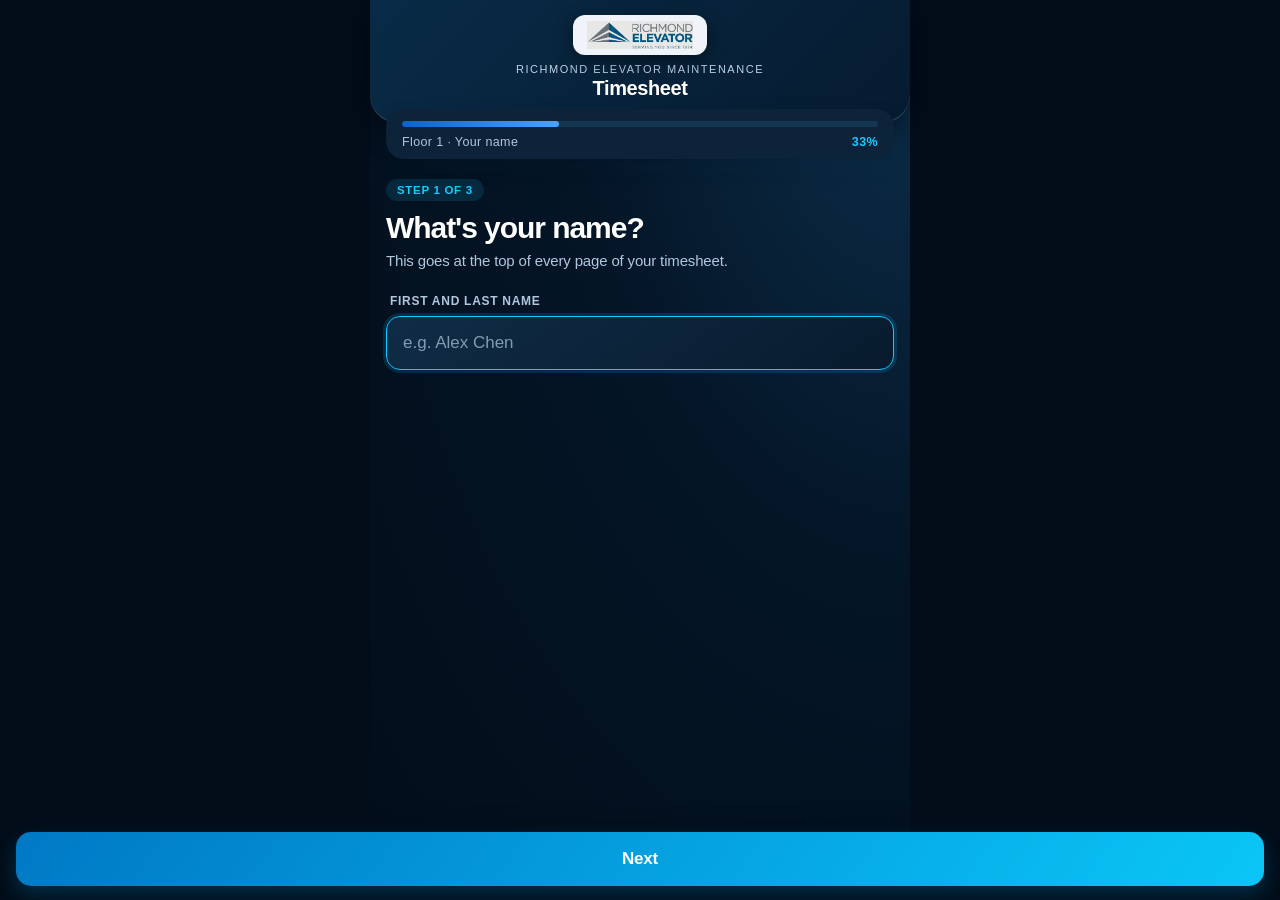
==== timesheet.html @ 4032d8d7 "Add files via upload" ====
<!DOCTYPE html>
<html lang="en">
<head>
<meta charset="UTF-8">
<meta name="theme-color" content="#0b2545">
<meta name="viewport" content="width=device-width, initial-scale=1.0, maximum-scale=1, user-scalable=no">
<title>Richmond Elevator — Timesheet</title>
<link rel="apple-touch-icon" href="apple-touch-icon.png">
<link rel="icon" type="image/png" href="apple-touch-icon.png">
<meta name="apple-mobile-web-app-title" content="Timesheet">
<script>
/* pdf-lib 1.17.1 embedded so the app works with no internet access */
!function(t,e){"object"==typeof exports&&"undefined"!=typeof module?e(exports):"function"==typeof define&&define.amd?define(["exports"],e):e((t=t||self).PDFLib={})}(this,(function(t){"use strict";
/*! *****************************************************************************
    Copyright (c) Microsoft Corporation. All rights reserved.
    Licensed under the Apache License, Version 2.0 (the "License"); you may not use
    this file except in compliance with the License. You may obtain a copy of the
    License at http://www.apache.org/licenses/LICENSE-2.0

    THIS CODE IS PROVIDED ON AN *AS IS* BASIS, WITHOUT WARRANTIES OR CONDITIONS OF ANY
    KIND, EITHER EXPRESS OR IMPLIED, INCLUDING WITHOUT LIMITATION ANY IMPLIED
    WARRANTIES OR CONDITIONS OF TITLE, FITNESS FOR A PARTICULAR PURPOSE,
    MERCHANTABLITY OR NON-INFRINGEMENT.

    See the Apache Version 2.0 License for specific language governing permissions
    and limitations under the License.
    ***************************************************************************** */var e=function(t,n){return(e=Object.setPrototypeOf||{__proto__:[]}instanceof Array&&function(t,e){t.__proto__=e}||function(t,e){for(var n in e)e.hasOwnProperty(n)&&(t[n]=e[n])})(t,n)};function n(t,n){function r(){this.constructor=t}e(t,n),t.prototype=null===n?Object.create(n):(r.prototype=n.prototype,new r)}var r=function(){return(r=Object.assign||function(t){for(var e,n=1,r=arguments.length;n<r;n++)for(var i in e=arguments[n])Object.prototype.hasOwnProperty.call(e,i)&&(t[i]=e[i]);return t}).apply(this,arguments)};function i(t,e,n,r){return new(n||(n=Promise))((function(i,o){function a(t){try{l(r.next(t))}catch(t){o(t)}}function s(t){try{l(r.throw(t))}catch(t){o(t)}}function l(t){var e;t.done?i(t.value):(e=t.value,e instanceof n?e:new n((function(t){t(e)}))).then(a,s)}l((r=r.apply(t,e||[])).next())}))}function o(t,e){var n,r,i,o,a={label:0,sent:function(){if(1&i[0])throw i[1];return i[1]},trys:[],ops:[]};return o={next:s(0),throw:s(1),return:s(2)},"function"==typeof Symbol&&(o[Symbol.iterator]=function(){return this}),o;function s(o){return function(s){return function(o){if(n)throw new TypeError("Generator is already executing.");for(;a;)try{if(n=1,r&&(i=2&o[0]?r.return:o[0]?r.throw||((i=r.return)&&i.call(r),0):r.next)&&!(i=i.call(r,o[1])).done)return i;switch(r=0,i&&(o=[2&o[0],i.value]),o[0]){case 0:case 1:i=o;break;case 4:return a.label++,{value:o[1],done:!1};case 5:a.label++,r=o[1],o=[0];continue;case 7:o=a.ops.pop(),a.trys.pop();continue;default:if(!(i=a.trys,(i=i.length>0&&i[i.length-1])||6!==o[0]&&2!==o[0])){a=0;continue}if(3===o[0]&&(!i||o[1]>i[0]&&o[1]<i[3])){a.label=o[1];break}if(6===o[0]&&a.label<i[1]){a.label=i[1],i=o;break}if(i&&a.label<i[2]){a.label=i[2],a.ops.push(o);break}i[2]&&a.ops.pop(),a.trys.pop();continue}o=e.call(t,a)}catch(t){o=[6,t],r=0}finally{n=i=0}if(5&o[0])throw o[1];return{value:o[0]?o[1]:void 0,done:!0}}([o,s])}}}function a(){for(var t=0,e=0,n=arguments.length;e<n;e++)t+=arguments[e].length;var r=Array(t),i=0;for(e=0;e<n;e++)for(var o=arguments[e],a=0,s=o.length;a<s;a++,i++)r[i]=o[a];return r}for(var s="ABCDEFGHIJKLMNOPQRSTUVWXYZabcdefghijklmnopqrstuvwxyz0123456789+/",l=new Uint8Array(256),h=0;h<s.length;h++)l[s.charCodeAt(h)]=h;var u,c=function(t){for(var e="",n=t.length,r=0;r<n;r+=3)e+=s[t[r]>>2],e+=s[(3&t[r])<<4|t[r+1]>>4],e+=s[(15&t[r+1])<<2|t[r+2]>>6],e+=s[63&t[r+2]];return n%3==2?e=e.substring(0,e.length-1)+"=":n%3==1&&(e=e.substring(0,e.length-2)+"=="),e},d=function(t){var e,n,r,i,o,a=.75*t.length,s=t.length,h=0;"="===t[t.length-1]&&(a--,"="===t[t.length-2]&&a--);var u=new Uint8Array(a);for(e=0;e<s;e+=4)n=l[t.charCodeAt(e)],r=l[t.charCodeAt(e+1)],i=l[t.charCodeAt(e+2)],o=l[t.charCodeAt(e+3)],u[h++]=n<<2|r>>4,u[h++]=(15&r)<<4|i>>2,u[h++]=(3&i)<<6|63&o;return u},f=/^(data)?:?([\w\/\+]+)?;?(charset=[\w-]+|base64)?.*,/i,p=function(t){var e=t.trim(),n=e.substring(0,100).match(f);if(!n)return d(e);var r=n[0],i=e.substring(r.length);return d(i)},g=function(t){return t.charCodeAt(0)},v=function(t){return t.codePointAt(0)},y=function(t,e){return x(t.toString(16),e,"0").toUpperCase()},m=function(t){return y(t,2)},b=function(t){return String.fromCharCode(t)},w=function(t){return b(parseInt(t,16))},x=function(t,e,n){for(var r="",i=0,o=e-t.length;i<o;i++)r+=n;return r+t},k=function(t,e,n){for(var r=t.length,i=0;i<r;i++)e[n++]=t.charCodeAt(i);return r},F=function(t){return t.replace(/[.*+?^${}()|[\]\\]/g,"\\$&")},S=function(t){return t.replace(/\t|\u0085|\u2028|\u2029/g,"    ").replace(/[\b\v]/g,"")},C=["\\n","\\f","\\r","\\u000B"],A=function(t){return/^[\n\f\r\u000B]$/.test(t)},T=function(t){return t.split(/[\n\f\r\u000B]/)},P=function(t){return t.replace(/[\n\f\r\u000B]/g," ")},z=function(t,e){var n,r=t.charCodeAt(e),i=e+1,o=1;return r>=55296&&r<=56319&&t.length>i&&(n=t.charCodeAt(i))>=56320&&n<=57343&&(o=2),[t.slice(e,e+o),o]},R=function(t){for(var e=[],n=0,r=t.length;n<r;){var i=z(t,n),o=i[0],a=i[1];e.push(o),n+=a}return e},O=function(t,e,n,r){for(var i=function(t){for(var e=C.join("|"),n=["$"],r=0,i=t.length;r<i;r++){var o=t[r];if(A(o))throw new TypeError("`wordBreak` must not include "+e);n.push(""===o?".":F(o))}var a=n.join("|");return new RegExp("("+e+")|((.*?)("+a+"))","gm")}(e),o=S(t).match(i),a="",s=0,l=[],h=function(){""!==a&&l.push(a),a="",s=0},u=0,c=o.length;u<c;u++){var d=o[u];if(A(d))h();else{var f=r(d);s+f>n&&h(),a+=d,s+=f}}return h(),l},D=/^D:(\d\d\d\d)(\d\d)?(\d\d)?(\d\d)?(\d\d)?(\d\d)?([+\-Z])?(\d\d)?'?(\d\d)?'?$/,B=function(t){var e=t.match(D);if(e){var n=e[1],r=e[2],i=void 0===r?"01":r,o=e[3],a=void 0===o?"01":o,s=e[4],l=void 0===s?"00":s,h=e[5],u=void 0===h?"00":h,c=e[6],d=void 0===c?"00":c,f=e[7],p=void 0===f?"Z":f,g=e[8],v=void 0===g?"00":g,y=e[9];return new Date(n+"-"+i+"-"+a+"T"+l+":"+u+":"+d+("Z"===p?"Z":""+p+v+":"+(void 0===y?"00":y)))}},N=function(t,e){for(var n,r,i=0;i<t.length;){var o=t.substring(i).match(e);if(!o)return{match:r,pos:i};r=o,i+=(null!==(n=o.index)&&void 0!==n?n:0)+o[0].length}return{match:r,pos:i}},E=function(t){return t[t.length-1]},j=function(t){if(t instanceof Uint8Array)return t;for(var e=t.length,n=new Uint8Array(e),r=0;r<e;r++)n[r]=t.charCodeAt(r);return n},M=function(){for(var t=[],e=0;e<arguments.length;e++)t[e]=arguments[e];for(var n=t.length,r=[],i=0;i<n;i++){var o=t[i];r[i]=o instanceof Uint8Array?o:j(o)}var a=0;for(i=0;i<n;i++)a+=t[i].length;for(var s=new Uint8Array(a),l=0,h=0;h<n;h++)for(var u=r[h],c=0,d=u.length;c<d;c++)s[l++]=u[c];return s},I=function(t){for(var e=0,n=0,r=t.length;n<r;n++)e+=t[n].length;var i=new Uint8Array(e),o=0;for(n=0,r=t.length;n<r;n++){var a=t[n];i.set(a,o),o+=a.length}return i},U=function(t){for(var e="",n=0,r=t.length;n<r;n++)e+=b(t[n]);return e},V=function(t,e){return t.id-e.id},W=function(t,e){for(var n=[],r=0,i=t.length;r<i;r++){var o=t[r],a=t[r-1];0!==r&&e(o)===e(a)||n.push(o)}return n},q=function(t){for(var e=t.length,n=0,r=Math.floor(e/2);n<r;n++){var i=n,o=e-n-1,a=t[n];t[i]=t[o],t[o]=a}return t},L=function(t){for(var e=0,n=0,r=t.length;n<r;n++)e+=t[n];return e},K=function(t,e){for(var n=new Array(e-t),r=0,i=n.length;r<i;r++)n[r]=t+r;return n},G=function(t,e){for(var n=new Array(e.length),r=0,i=e.length;r<i;r++)n[r]=t[e[r]];return n},H=function(t){return t instanceof Uint8Array||t instanceof ArrayBuffer||"string"==typeof t},_=function(t){if("string"==typeof t)return p(t);if(t instanceof ArrayBuffer)return new Uint8Array(t);if(t instanceof Uint8Array)return t;throw new TypeError("`input` must be one of `string | ArrayBuffer | Uint8Array`")},X=function(){return new Promise((function(t){setTimeout((function(){return t()}),0)}))},Z=function(t,e){void 0===e&&(e=!0);var n=[];e&&n.push(65279);for(var r=0,i=t.length;r<i;){var o=t.codePointAt(r);if(o<65536)n.push(o),r+=1;else{if(!(o<1114112))throw new Error("Invalid code point: 0x"+m(o));n.push(Q(o),$(o)),r+=2}}return new Uint16Array(n)},Y=function(t){return t>=0&&t<=65535},J=function(t){return t>=65536&&t<=1114111},Q=function(t){return Math.floor((t-65536)/1024)+55296},$=function(t){return(t-65536)%1024+56320};!function(t){t.BigEndian="BigEndian",t.LittleEndian="LittleEndian"}(u||(u={}));var tt="�".codePointAt(0),et=function(t,e){if(void 0===e&&(e=!0),t.length<=1)return String.fromCodePoint(tt);for(var n=e?ot(t):u.BigEndian,r=e?2:0,i=[];t.length-r>=2;){var o=it(t[r++],t[r++],n);if(nt(o))if(t.length-r<2)i.push(tt);else{var a=it(t[r++],t[r++],n);rt(a)?i.push(o,a):i.push(tt)}else rt(o)?(r+=2,i.push(tt)):i.push(o)}return r<t.length&&i.push(tt),String.fromCodePoint.apply(String,i)},nt=function(t){return t>=55296&&t<=56319},rt=function(t){return t>=56320&&t<=57343},it=function(t,e,n){if(n===u.LittleEndian)return e<<8|t;if(n===u.BigEndian)return t<<8|e;throw new Error("Invalid byteOrder: "+n)},ot=function(t){return at(t)?u.BigEndian:st(t)?u.LittleEndian:u.BigEndian},at=function(t){return 254===t[0]&&255===t[1]},st=function(t){return 255===t[0]&&254===t[1]},lt=function(t){return at(t)||st(t)},ht=function(t){var e,n=String(t);if(Math.abs(t)<1){if(e=parseInt(t.toString().split("e-")[1])){var r=t<0;r&&(t*=-1),t*=Math.pow(10,e-1),n="0."+new Array(e).join("0")+t.toString().substring(2),r&&(n="-"+n)}}else(e=parseInt(t.toString().split("+")[1]))>20&&(e-=20,n=(t/=Math.pow(10,e)).toString()+new Array(e+1).join("0"));return n},ut=function(t){return Math.ceil(t.toString(2).length/8)},ct=function(t){for(var e=new Uint8Array(ut(t)),n=1;n<=e.length;n++)e[n-1]=t>>8*(e.length-n);return e},dt=function(t){throw new Error(t)};function ft(t,e,n){return t(n={path:e,exports:{},require:function(t,e){return function(){throw new Error("Dynamic requires are not currently supported by @rollup/plugin-commonjs")}(null==e&&n.path)}},n.exports),n.exports}var pt=ft((function(t,e){var n="undefined"!=typeof Uint8Array&&"undefined"!=typeof Uint16Array&&"undefined"!=typeof Int32Array;function r(t,e){return Object.prototype.hasOwnProperty.call(t,e)}e.assign=function(t){for(var e=Array.prototype.slice.call(arguments,1);e.length;){var n=e.shift();if(n){if("object"!=typeof n)throw new TypeError(n+"must be non-object");for(var i in n)r(n,i)&&(t[i]=n[i])}}return t},e.shrinkBuf=function(t,e){return t.length===e?t:t.subarray?t.subarray(0,e):(t.length=e,t)};var i={arraySet:function(t,e,n,r,i){if(e.subarray&&t.subarray)t.set(e.subarray(n,n+r),i);else for(var o=0;o<r;o++)t[i+o]=e[n+o]},flattenChunks:function(t){var e,n,r,i,o,a;for(r=0,e=0,n=t.length;e<n;e++)r+=t[e].length;for(a=new Uint8Array(r),i=0,e=0,n=t.length;e<n;e++)o=t[e],a.set(o,i),i+=o.length;return a}},o={arraySet:function(t,e,n,r,i){for(var o=0;o<r;o++)t[i+o]=e[n+o]},flattenChunks:function(t){return[].concat.apply([],t)}};e.setTyped=function(t){t?(e.Buf8=Uint8Array,e.Buf16=Uint16Array,e.Buf32=Int32Array,e.assign(e,i)):(e.Buf8=Array,e.Buf16=Array,e.Buf32=Array,e.assign(e,o))},e.setTyped(n)}));function gt(t){for(var e=t.length;--e>=0;)t[e]=0}var vt=[0,0,0,0,0,0,0,0,1,1,1,1,2,2,2,2,3,3,3,3,4,4,4,4,5,5,5,5,0],yt=[0,0,0,0,1,1,2,2,3,3,4,4,5,5,6,6,7,7,8,8,9,9,10,10,11,11,12,12,13,13],mt=[0,0,0,0,0,0,0,0,0,0,0,0,0,0,0,0,2,3,7],bt=[16,17,18,0,8,7,9,6,10,5,11,4,12,3,13,2,14,1,15],wt=new Array(576);gt(wt);var xt=new Array(60);gt(xt);var kt=new Array(512);gt(kt);var Ft=new Array(256);gt(Ft);var St=new Array(29);gt(St);var Ct,At,Tt,Pt=new Array(30);function zt(t,e,n,r,i){this.static_tree=t,this.extra_bits=e,this.extra_base=n,this.elems=r,this.max_length=i,this.has_stree=t&&t.length}function Rt(t,e){this.dyn_tree=t,this.max_code=0,this.stat_desc=e}function Ot(t){return t<256?kt[t]:kt[256+(t>>>7)]}function Dt(t,e){t.pending_buf[t.pending++]=255&e,t.pending_buf[t.pending++]=e>>>8&255}function Bt(t,e,n){t.bi_valid>16-n?(t.bi_buf|=e<<t.bi_valid&65535,Dt(t,t.bi_buf),t.bi_buf=e>>16-t.bi_valid,t.bi_valid+=n-16):(t.bi_buf|=e<<t.bi_valid&65535,t.bi_valid+=n)}function Nt(t,e,n){Bt(t,n[2*e],n[2*e+1])}function Et(t,e){var n=0;do{n|=1&t,t>>>=1,n<<=1}while(--e>0);return n>>>1}function jt(t,e,n){var r,i,o=new Array(16),a=0;for(r=1;r<=15;r++)o[r]=a=a+n[r-1]<<1;for(i=0;i<=e;i++){var s=t[2*i+1];0!==s&&(t[2*i]=Et(o[s]++,s))}}function Mt(t){var e;for(e=0;e<286;e++)t.dyn_ltree[2*e]=0;for(e=0;e<30;e++)t.dyn_dtree[2*e]=0;for(e=0;e<19;e++)t.bl_tree[2*e]=0;t.dyn_ltree[512]=1,t.opt_len=t.static_len=0,t.last_lit=t.matches=0}function It(t){t.bi_valid>8?Dt(t,t.bi_buf):t.bi_valid>0&&(t.pending_buf[t.pending++]=t.bi_buf),t.bi_buf=0,t.bi_valid=0}function Ut(t,e,n,r){var i=2*e,o=2*n;return t[i]<t[o]||t[i]===t[o]&&r[e]<=r[n]}function Vt(t,e,n){for(var r=t.heap[n],i=n<<1;i<=t.heap_len&&(i<t.heap_len&&Ut(e,t.heap[i+1],t.heap[i],t.depth)&&i++,!Ut(e,r,t.heap[i],t.depth));)t.heap[n]=t.heap[i],n=i,i<<=1;t.heap[n]=r}function Wt(t,e,n){var r,i,o,a,s=0;if(0!==t.last_lit)do{r=t.pending_buf[t.d_buf+2*s]<<8|t.pending_buf[t.d_buf+2*s+1],i=t.pending_buf[t.l_buf+s],s++,0===r?Nt(t,i,e):(Nt(t,(o=Ft[i])+256+1,e),0!==(a=vt[o])&&Bt(t,i-=St[o],a),Nt(t,o=Ot(--r),n),0!==(a=yt[o])&&Bt(t,r-=Pt[o],a))}while(s<t.last_lit);Nt(t,256,e)}function qt(t,e){var n,r,i,o=e.dyn_tree,a=e.stat_desc.static_tree,s=e.stat_desc.has_stree,l=e.stat_desc.elems,h=-1;for(t.heap_len=0,t.heap_max=573,n=0;n<l;n++)0!==o[2*n]?(t.heap[++t.heap_len]=h=n,t.depth[n]=0):o[2*n+1]=0;for(;t.heap_len<2;)o[2*(i=t.heap[++t.heap_len]=h<2?++h:0)]=1,t.depth[i]=0,t.opt_len--,s&&(t.static_len-=a[2*i+1]);for(e.max_code=h,n=t.heap_len>>1;n>=1;n--)Vt(t,o,n);i=l;do{n=t.heap[1],t.heap[1]=t.heap[t.heap_len--],Vt(t,o,1),r=t.heap[1],t.heap[--t.heap_max]=n,t.heap[--t.heap_max]=r,o[2*i]=o[2*n]+o[2*r],t.depth[i]=(t.depth[n]>=t.depth[r]?t.depth[n]:t.depth[r])+1,o[2*n+1]=o[2*r+1]=i,t.heap[1]=i++,Vt(t,o,1)}while(t.heap_len>=2);t.heap[--t.heap_max]=t.heap[1],function(t,e){var n,r,i,o,a,s,l=e.dyn_tree,h=e.max_code,u=e.stat_desc.static_tree,c=e.stat_desc.has_stree,d=e.stat_desc.extra_bits,f=e.stat_desc.extra_base,p=e.stat_desc.max_length,g=0;for(o=0;o<=15;o++)t.bl_count[o]=0;for(l[2*t.heap[t.heap_max]+1]=0,n=t.heap_max+1;n<573;n++)(o=l[2*l[2*(r=t.heap[n])+1]+1]+1)>p&&(o=p,g++),l[2*r+1]=o,r>h||(t.bl_count[o]++,a=0,r>=f&&(a=d[r-f]),s=l[2*r],t.opt_len+=s*(o+a),c&&(t.static_len+=s*(u[2*r+1]+a)));if(0!==g){do{for(o=p-1;0===t.bl_count[o];)o--;t.bl_count[o]--,t.bl_count[o+1]+=2,t.bl_count[p]--,g-=2}while(g>0);for(o=p;0!==o;o--)for(r=t.bl_count[o];0!==r;)(i=t.heap[--n])>h||(l[2*i+1]!==o&&(t.opt_len+=(o-l[2*i+1])*l[2*i],l[2*i+1]=o),r--)}}(t,e),jt(o,h,t.bl_count)}function Lt(t,e,n){var r,i,o=-1,a=e[1],s=0,l=7,h=4;for(0===a&&(l=138,h=3),e[2*(n+1)+1]=65535,r=0;r<=n;r++)i=a,a=e[2*(r+1)+1],++s<l&&i===a||(s<h?t.bl_tree[2*i]+=s:0!==i?(i!==o&&t.bl_tree[2*i]++,t.bl_tree[32]++):s<=10?t.bl_tree[34]++:t.bl_tree[36]++,s=0,o=i,0===a?(l=138,h=3):i===a?(l=6,h=3):(l=7,h=4))}function Kt(t,e,n){var r,i,o=-1,a=e[1],s=0,l=7,h=4;for(0===a&&(l=138,h=3),r=0;r<=n;r++)if(i=a,a=e[2*(r+1)+1],!(++s<l&&i===a)){if(s<h)do{Nt(t,i,t.bl_tree)}while(0!=--s);else 0!==i?(i!==o&&(Nt(t,i,t.bl_tree),s--),Nt(t,16,t.bl_tree),Bt(t,s-3,2)):s<=10?(Nt(t,17,t.bl_tree),Bt(t,s-3,3)):(Nt(t,18,t.bl_tree),Bt(t,s-11,7));s=0,o=i,0===a?(l=138,h=3):i===a?(l=6,h=3):(l=7,h=4)}}gt(Pt);var Gt=!1;function Ht(t,e,n,r){Bt(t,0+(r?1:0),3),function(t,e,n,r){It(t),r&&(Dt(t,n),Dt(t,~n)),pt.arraySet(t.pending_buf,t.window,e,n,t.pending),t.pending+=n}(t,e,n,!0)}var _t={_tr_init:function(t){Gt||(!function(){var t,e,n,r,i,o=new Array(16);for(n=0,r=0;r<28;r++)for(St[r]=n,t=0;t<1<<vt[r];t++)Ft[n++]=r;for(Ft[n-1]=r,i=0,r=0;r<16;r++)for(Pt[r]=i,t=0;t<1<<yt[r];t++)kt[i++]=r;for(i>>=7;r<30;r++)for(Pt[r]=i<<7,t=0;t<1<<yt[r]-7;t++)kt[256+i++]=r;for(e=0;e<=15;e++)o[e]=0;for(t=0;t<=143;)wt[2*t+1]=8,t++,o[8]++;for(;t<=255;)wt[2*t+1]=9,t++,o[9]++;for(;t<=279;)wt[2*t+1]=7,t++,o[7]++;for(;t<=287;)wt[2*t+1]=8,t++,o[8]++;for(jt(wt,287,o),t=0;t<30;t++)xt[2*t+1]=5,xt[2*t]=Et(t,5);Ct=new zt(wt,vt,257,286,15),At=new zt(xt,yt,0,30,15),Tt=new zt(new Array(0),mt,0,19,7)}(),Gt=!0),t.l_desc=new Rt(t.dyn_ltree,Ct),t.d_desc=new Rt(t.dyn_dtree,At),t.bl_desc=new Rt(t.bl_tree,Tt),t.bi_buf=0,t.bi_valid=0,Mt(t)},_tr_stored_block:Ht,_tr_flush_block:function(t,e,n,r){var i,o,a=0;t.level>0?(2===t.strm.data_type&&(t.strm.data_type=function(t){var e,n=4093624447;for(e=0;e<=31;e++,n>>>=1)if(1&n&&0!==t.dyn_ltree[2*e])return 0;if(0!==t.dyn_ltree[18]||0!==t.dyn_ltree[20]||0!==t.dyn_ltree[26])return 1;for(e=32;e<256;e++)if(0!==t.dyn_ltree[2*e])return 1;return 0}(t)),qt(t,t.l_desc),qt(t,t.d_desc),a=function(t){var e;for(Lt(t,t.dyn_ltree,t.l_desc.max_code),Lt(t,t.dyn_dtree,t.d_desc.max_code),qt(t,t.bl_desc),e=18;e>=3&&0===t.bl_tree[2*bt[e]+1];e--);return t.opt_len+=3*(e+1)+5+5+4,e}(t),i=t.opt_len+3+7>>>3,(o=t.static_len+3+7>>>3)<=i&&(i=o)):i=o=n+5,n+4<=i&&-1!==e?Ht(t,e,n,r):4===t.strategy||o===i?(Bt(t,2+(r?1:0),3),Wt(t,wt,xt)):(Bt(t,4+(r?1:0),3),function(t,e,n,r){var i;for(Bt(t,e-257,5),Bt(t,n-1,5),Bt(t,r-4,4),i=0;i<r;i++)Bt(t,t.bl_tree[2*bt[i]+1],3);Kt(t,t.dyn_ltree,e-1),Kt(t,t.dyn_dtree,n-1)}(t,t.l_desc.max_code+1,t.d_desc.max_code+1,a+1),Wt(t,t.dyn_ltree,t.dyn_dtree)),Mt(t),r&&It(t)},_tr_tally:function(t,e,n){return t.pending_buf[t.d_buf+2*t.last_lit]=e>>>8&255,t.pending_buf[t.d_buf+2*t.last_lit+1]=255&e,t.pending_buf[t.l_buf+t.last_lit]=255&n,t.last_lit++,0===e?t.dyn_ltree[2*n]++:(t.matches++,e--,t.dyn_ltree[2*(Ft[n]+256+1)]++,t.dyn_dtree[2*Ot(e)]++),t.last_lit===t.lit_bufsize-1},_tr_align:function(t){Bt(t,2,3),Nt(t,256,wt),function(t){16===t.bi_valid?(Dt(t,t.bi_buf),t.bi_buf=0,t.bi_valid=0):t.bi_valid>=8&&(t.pending_buf[t.pending++]=255&t.bi_buf,t.bi_buf>>=8,t.bi_valid-=8)}(t)}};var Xt=function(t,e,n,r){for(var i=65535&t|0,o=t>>>16&65535|0,a=0;0!==n;){n-=a=n>2e3?2e3:n;do{o=o+(i=i+e[r++]|0)|0}while(--a);i%=65521,o%=65521}return i|o<<16|0};var Zt=function(){for(var t,e=[],n=0;n<256;n++){t=n;for(var r=0;r<8;r++)t=1&t?3988292384^t>>>1:t>>>1;e[n]=t}return e}();var Yt,Jt=function(t,e,n,r){var i=Zt,o=r+n;t^=-1;for(var a=r;a<o;a++)t=t>>>8^i[255&(t^e[a])];return-1^t},Qt={2:"need dictionary",1:"stream end",0:"","-1":"file error","-2":"stream error","-3":"data error","-4":"insufficient memory","-5":"buffer error","-6":"incompatible version"};function $t(t,e){return t.msg=Qt[e],e}function te(t){return(t<<1)-(t>4?9:0)}function ee(t){for(var e=t.length;--e>=0;)t[e]=0}function ne(t){var e=t.state,n=e.pending;n>t.avail_out&&(n=t.avail_out),0!==n&&(pt.arraySet(t.output,e.pending_buf,e.pending_out,n,t.next_out),t.next_out+=n,e.pending_out+=n,t.total_out+=n,t.avail_out-=n,e.pending-=n,0===e.pending&&(e.pending_out=0))}function re(t,e){_t._tr_flush_block(t,t.block_start>=0?t.block_start:-1,t.strstart-t.block_start,e),t.block_start=t.strstart,ne(t.strm)}function ie(t,e){t.pending_buf[t.pending++]=e}function oe(t,e){t.pending_buf[t.pending++]=e>>>8&255,t.pending_buf[t.pending++]=255&e}function ae(t,e,n,r){var i=t.avail_in;return i>r&&(i=r),0===i?0:(t.avail_in-=i,pt.arraySet(e,t.input,t.next_in,i,n),1===t.state.wrap?t.adler=Xt(t.adler,e,i,n):2===t.state.wrap&&(t.adler=Jt(t.adler,e,i,n)),t.next_in+=i,t.total_in+=i,i)}function se(t,e){var n,r,i=t.max_chain_length,o=t.strstart,a=t.prev_length,s=t.nice_match,l=t.strstart>t.w_size-262?t.strstart-(t.w_size-262):0,h=t.window,u=t.w_mask,c=t.prev,d=t.strstart+258,f=h[o+a-1],p=h[o+a];t.prev_length>=t.good_match&&(i>>=2),s>t.lookahead&&(s=t.lookahead);do{if(h[(n=e)+a]===p&&h[n+a-1]===f&&h[n]===h[o]&&h[++n]===h[o+1]){o+=2,n++;do{}while(h[++o]===h[++n]&&h[++o]===h[++n]&&h[++o]===h[++n]&&h[++o]===h[++n]&&h[++o]===h[++n]&&h[++o]===h[++n]&&h[++o]===h[++n]&&h[++o]===h[++n]&&o<d);if(r=258-(d-o),o=d-258,r>a){if(t.match_start=e,a=r,r>=s)break;f=h[o+a-1],p=h[o+a]}}}while((e=c[e&u])>l&&0!=--i);return a<=t.lookahead?a:t.lookahead}function le(t){var e,n,r,i,o,a=t.w_size;do{if(i=t.window_size-t.lookahead-t.strstart,t.strstart>=a+(a-262)){pt.arraySet(t.window,t.window,a,a,0),t.match_start-=a,t.strstart-=a,t.block_start-=a,e=n=t.hash_size;do{r=t.head[--e],t.head[e]=r>=a?r-a:0}while(--n);e=n=a;do{r=t.prev[--e],t.prev[e]=r>=a?r-a:0}while(--n);i+=a}if(0===t.strm.avail_in)break;if(n=ae(t.strm,t.window,t.strstart+t.lookahead,i),t.lookahead+=n,t.lookahead+t.insert>=3)for(o=t.strstart-t.insert,t.ins_h=t.window[o],t.ins_h=(t.ins_h<<t.hash_shift^t.window[o+1])&t.hash_mask;t.insert&&(t.ins_h=(t.ins_h<<t.hash_shift^t.window[o+3-1])&t.hash_mask,t.prev[o&t.w_mask]=t.head[t.ins_h],t.head[t.ins_h]=o,o++,t.insert--,!(t.lookahead+t.insert<3)););}while(t.lookahead<262&&0!==t.strm.avail_in)}function he(t,e){for(var n,r;;){if(t.lookahead<262){if(le(t),t.lookahead<262&&0===e)return 1;if(0===t.lookahead)break}if(n=0,t.lookahead>=3&&(t.ins_h=(t.ins_h<<t.hash_shift^t.window[t.strstart+3-1])&t.hash_mask,n=t.prev[t.strstart&t.w_mask]=t.head[t.ins_h],t.head[t.ins_h]=t.strstart),0!==n&&t.strstart-n<=t.w_size-262&&(t.match_length=se(t,n)),t.match_length>=3)if(r=_t._tr_tally(t,t.strstart-t.match_start,t.match_length-3),t.lookahead-=t.match_length,t.match_length<=t.max_lazy_match&&t.lookahead>=3){t.match_length--;do{t.strstart++,t.ins_h=(t.ins_h<<t.hash_shift^t.window[t.strstart+3-1])&t.hash_mask,n=t.prev[t.strstart&t.w_mask]=t.head[t.ins_h],t.head[t.ins_h]=t.strstart}while(0!=--t.match_length);t.strstart++}else t.strstart+=t.match_length,t.match_length=0,t.ins_h=t.window[t.strstart],t.ins_h=(t.ins_h<<t.hash_shift^t.window[t.strstart+1])&t.hash_mask;else r=_t._tr_tally(t,0,t.window[t.strstart]),t.lookahead--,t.strstart++;if(r&&(re(t,!1),0===t.strm.avail_out))return 1}return t.insert=t.strstart<2?t.strstart:2,4===e?(re(t,!0),0===t.strm.avail_out?3:4):t.last_lit&&(re(t,!1),0===t.strm.avail_out)?1:2}function ue(t,e){for(var n,r,i;;){if(t.lookahead<262){if(le(t),t.lookahead<262&&0===e)return 1;if(0===t.lookahead)break}if(n=0,t.lookahead>=3&&(t.ins_h=(t.ins_h<<t.hash_shift^t.window[t.strstart+3-1])&t.hash_mask,n=t.prev[t.strstart&t.w_mask]=t.head[t.ins_h],t.head[t.ins_h]=t.strstart),t.prev_length=t.match_length,t.prev_match=t.match_start,t.match_length=2,0!==n&&t.prev_length<t.max_lazy_match&&t.strstart-n<=t.w_size-262&&(t.match_length=se(t,n),t.match_length<=5&&(1===t.strategy||3===t.match_length&&t.strstart-t.match_start>4096)&&(t.match_length=2)),t.prev_length>=3&&t.match_length<=t.prev_length){i=t.strstart+t.lookahead-3,r=_t._tr_tally(t,t.strstart-1-t.prev_match,t.prev_length-3),t.lookahead-=t.prev_length-1,t.prev_length-=2;do{++t.strstart<=i&&(t.ins_h=(t.ins_h<<t.hash_shift^t.window[t.strstart+3-1])&t.hash_mask,n=t.prev[t.strstart&t.w_mask]=t.head[t.ins_h],t.head[t.ins_h]=t.strstart)}while(0!=--t.prev_length);if(t.match_available=0,t.match_length=2,t.strstart++,r&&(re(t,!1),0===t.strm.avail_out))return 1}else if(t.match_available){if((r=_t._tr_tally(t,0,t.window[t.strstart-1]))&&re(t,!1),t.strstart++,t.lookahead--,0===t.strm.avail_out)return 1}else t.match_available=1,t.strstart++,t.lookahead--}return t.match_available&&(r=_t._tr_tally(t,0,t.window[t.strstart-1]),t.match_available=0),t.insert=t.strstart<2?t.strstart:2,4===e?(re(t,!0),0===t.strm.avail_out?3:4):t.last_lit&&(re(t,!1),0===t.strm.avail_out)?1:2}function ce(t,e,n,r,i){this.good_length=t,this.max_lazy=e,this.nice_length=n,this.max_chain=r,this.func=i}function de(){this.strm=null,this.status=0,this.pending_buf=null,this.pending_buf_size=0,this.pending_out=0,this.pending=0,this.wrap=0,this.gzhead=null,this.gzindex=0,this.method=8,this.last_flush=-1,this.w_size=0,this.w_bits=0,this.w_mask=0,this.window=null,this.window_size=0,this.prev=null,this.head=null,this.ins_h=0,this.hash_size=0,this.hash_bits=0,this.hash_mask=0,this.hash_shift=0,this.block_start=0,this.match_length=0,this.prev_match=0,this.match_available=0,this.strstart=0,this.match_start=0,this.lookahead=0,this.prev_length=0,this.max_chain_length=0,this.max_lazy_match=0,this.level=0,this.strategy=0,this.good_match=0,this.nice_match=0,this.dyn_ltree=new pt.Buf16(1146),this.dyn_dtree=new pt.Buf16(122),this.bl_tree=new pt.Buf16(78),ee(this.dyn_ltree),ee(this.dyn_dtree),ee(this.bl_tree),this.l_desc=null,this.d_desc=null,this.bl_desc=null,this.bl_count=new pt.Buf16(16),this.heap=new pt.Buf16(573),ee(this.heap),this.heap_len=0,this.heap_max=0,this.depth=new pt.Buf16(573),ee(this.depth),this.l_buf=0,this.lit_bufsize=0,this.last_lit=0,this.d_buf=0,this.opt_len=0,this.static_len=0,this.matches=0,this.insert=0,this.bi_buf=0,this.bi_valid=0}function fe(t){var e;return t&&t.state?(t.total_in=t.total_out=0,t.data_type=2,(e=t.state).pending=0,e.pending_out=0,e.wrap<0&&(e.wrap=-e.wrap),e.status=e.wrap?42:113,t.adler=2===e.wrap?0:1,e.last_flush=0,_t._tr_init(e),0):$t(t,-2)}function pe(t){var e,n=fe(t);return 0===n&&((e=t.state).window_size=2*e.w_size,ee(e.head),e.max_lazy_match=Yt[e.level].max_lazy,e.good_match=Yt[e.level].good_length,e.nice_match=Yt[e.level].nice_length,e.max_chain_length=Yt[e.level].max_chain,e.strstart=0,e.block_start=0,e.lookahead=0,e.insert=0,e.match_length=e.prev_length=2,e.match_available=0,e.ins_h=0),n}function ge(t,e,n,r,i,o){if(!t)return-2;var a=1;if(-1===e&&(e=6),r<0?(a=0,r=-r):r>15&&(a=2,r-=16),i<1||i>9||8!==n||r<8||r>15||e<0||e>9||o<0||o>4)return $t(t,-2);8===r&&(r=9);var s=new de;return t.state=s,s.strm=t,s.wrap=a,s.gzhead=null,s.w_bits=r,s.w_size=1<<s.w_bits,s.w_mask=s.w_size-1,s.hash_bits=i+7,s.hash_size=1<<s.hash_bits,s.hash_mask=s.hash_size-1,s.hash_shift=~~((s.hash_bits+3-1)/3),s.window=new pt.Buf8(2*s.w_size),s.head=new pt.Buf16(s.hash_size),s.prev=new pt.Buf16(s.w_size),s.lit_bufsize=1<<i+6,s.pending_buf_size=4*s.lit_bufsize,s.pending_buf=new pt.Buf8(s.pending_buf_size),s.d_buf=1*s.lit_bufsize,s.l_buf=3*s.lit_bufsize,s.level=e,s.strategy=o,s.method=n,pe(t)}Yt=[new ce(0,0,0,0,(function(t,e){var n=65535;for(n>t.pending_buf_size-5&&(n=t.pending_buf_size-5);;){if(t.lookahead<=1){if(le(t),0===t.lookahead&&0===e)return 1;if(0===t.lookahead)break}t.strstart+=t.lookahead,t.lookahead=0;var r=t.block_start+n;if((0===t.strstart||t.strstart>=r)&&(t.lookahead=t.strstart-r,t.strstart=r,re(t,!1),0===t.strm.avail_out))return 1;if(t.strstart-t.block_start>=t.w_size-262&&(re(t,!1),0===t.strm.avail_out))return 1}return t.insert=0,4===e?(re(t,!0),0===t.strm.avail_out?3:4):(t.strstart>t.block_start&&(re(t,!1),t.strm.avail_out),1)})),new ce(4,4,8,4,he),new ce(4,5,16,8,he),new ce(4,6,32,32,he),new ce(4,4,16,16,ue),new ce(8,16,32,32,ue),new ce(8,16,128,128,ue),new ce(8,32,128,256,ue),new ce(32,128,258,1024,ue),new ce(32,258,258,4096,ue)];var ve={deflateInit:function(t,e){return ge(t,e,8,15,8,0)},deflateInit2:ge,deflateReset:pe,deflateResetKeep:fe,deflateSetHeader:function(t,e){return t&&t.state?2!==t.state.wrap?-2:(t.state.gzhead=e,0):-2},deflate:function(t,e){var n,r,i,o;if(!t||!t.state||e>5||e<0)return t?$t(t,-2):-2;if(r=t.state,!t.output||!t.input&&0!==t.avail_in||666===r.status&&4!==e)return $t(t,0===t.avail_out?-5:-2);if(r.strm=t,n=r.last_flush,r.last_flush=e,42===r.status)if(2===r.wrap)t.adler=0,ie(r,31),ie(r,139),ie(r,8),r.gzhead?(ie(r,(r.gzhead.text?1:0)+(r.gzhead.hcrc?2:0)+(r.gzhead.extra?4:0)+(r.gzhead.name?8:0)+(r.gzhead.comment?16:0)),ie(r,255&r.gzhead.time),ie(r,r.gzhead.time>>8&255),ie(r,r.gzhead.time>>16&255),ie(r,r.gzhead.time>>24&255),ie(r,9===r.level?2:r.strategy>=2||r.level<2?4:0),ie(r,255&r.gzhead.os),r.gzhead.extra&&r.gzhead.extra.length&&(ie(r,255&r.gzhead.extra.length),ie(r,r.gzhead.extra.length>>8&255)),r.gzhead.hcrc&&(t.adler=Jt(t.adler,r.pending_buf,r.pending,0)),r.gzindex=0,r.status=69):(ie(r,0),ie(r,0),ie(r,0),ie(r,0),ie(r,0),ie(r,9===r.level?2:r.strategy>=2||r.level<2?4:0),ie(r,3),r.status=113);else{var a=8+(r.w_bits-8<<4)<<8;a|=(r.strategy>=2||r.level<2?0:r.level<6?1:6===r.level?2:3)<<6,0!==r.strstart&&(a|=32),a+=31-a%31,r.status=113,oe(r,a),0!==r.strstart&&(oe(r,t.adler>>>16),oe(r,65535&t.adler)),t.adler=1}if(69===r.status)if(r.gzhead.extra){for(i=r.pending;r.gzindex<(65535&r.gzhead.extra.length)&&(r.pending!==r.pending_buf_size||(r.gzhead.hcrc&&r.pending>i&&(t.adler=Jt(t.adler,r.pending_buf,r.pending-i,i)),ne(t),i=r.pending,r.pending!==r.pending_buf_size));)ie(r,255&r.gzhead.extra[r.gzindex]),r.gzindex++;r.gzhead.hcrc&&r.pending>i&&(t.adler=Jt(t.adler,r.pending_buf,r.pending-i,i)),r.gzindex===r.gzhead.extra.length&&(r.gzindex=0,r.status=73)}else r.status=73;if(73===r.status)if(r.gzhead.name){i=r.pending;do{if(r.pending===r.pending_buf_size&&(r.gzhead.hcrc&&r.pending>i&&(t.adler=Jt(t.adler,r.pending_buf,r.pending-i,i)),ne(t),i=r.pending,r.pending===r.pending_buf_size)){o=1;break}o=r.gzindex<r.gzhead.name.length?255&r.gzhead.name.charCodeAt(r.gzindex++):0,ie(r,o)}while(0!==o);r.gzhead.hcrc&&r.pending>i&&(t.adler=Jt(t.adler,r.pending_buf,r.pending-i,i)),0===o&&(r.gzindex=0,r.status=91)}else r.status=91;if(91===r.status)if(r.gzhead.comment){i=r.pending;do{if(r.pending===r.pending_buf_size&&(r.gzhead.hcrc&&r.pending>i&&(t.adler=Jt(t.adler,r.pending_buf,r.pending-i,i)),ne(t),i=r.pending,r.pending===r.pending_buf_size)){o=1;break}o=r.gzindex<r.gzhead.comment.length?255&r.gzhead.comment.charCodeAt(r.gzindex++):0,ie(r,o)}while(0!==o);r.gzhead.hcrc&&r.pending>i&&(t.adler=Jt(t.adler,r.pending_buf,r.pending-i,i)),0===o&&(r.status=103)}else r.status=103;if(103===r.status&&(r.gzhead.hcrc?(r.pending+2>r.pending_buf_size&&ne(t),r.pending+2<=r.pending_buf_size&&(ie(r,255&t.adler),ie(r,t.adler>>8&255),t.adler=0,r.status=113)):r.status=113),0!==r.pending){if(ne(t),0===t.avail_out)return r.last_flush=-1,0}else if(0===t.avail_in&&te(e)<=te(n)&&4!==e)return $t(t,-5);if(666===r.status&&0!==t.avail_in)return $t(t,-5);if(0!==t.avail_in||0!==r.lookahead||0!==e&&666!==r.status){var s=2===r.strategy?function(t,e){for(var n;;){if(0===t.lookahead&&(le(t),0===t.lookahead)){if(0===e)return 1;break}if(t.match_length=0,n=_t._tr_tally(t,0,t.window[t.strstart]),t.lookahead--,t.strstart++,n&&(re(t,!1),0===t.strm.avail_out))return 1}return t.insert=0,4===e?(re(t,!0),0===t.strm.avail_out?3:4):t.last_lit&&(re(t,!1),0===t.strm.avail_out)?1:2}(r,e):3===r.strategy?function(t,e){for(var n,r,i,o,a=t.window;;){if(t.lookahead<=258){if(le(t),t.lookahead<=258&&0===e)return 1;if(0===t.lookahead)break}if(t.match_length=0,t.lookahead>=3&&t.strstart>0&&(r=a[i=t.strstart-1])===a[++i]&&r===a[++i]&&r===a[++i]){o=t.strstart+258;do{}while(r===a[++i]&&r===a[++i]&&r===a[++i]&&r===a[++i]&&r===a[++i]&&r===a[++i]&&r===a[++i]&&r===a[++i]&&i<o);t.match_length=258-(o-i),t.match_length>t.lookahead&&(t.match_length=t.lookahead)}if(t.match_length>=3?(n=_t._tr_tally(t,1,t.match_length-3),t.lookahead-=t.match_length,t.strstart+=t.match_length,t.match_length=0):(n=_t._tr_tally(t,0,t.window[t.strstart]),t.lookahead--,t.strstart++),n&&(re(t,!1),0===t.strm.avail_out))return 1}return t.insert=0,4===e?(re(t,!0),0===t.strm.avail_out?3:4):t.last_lit&&(re(t,!1),0===t.strm.avail_out)?1:2}(r,e):Yt[r.level].func(r,e);if(3!==s&&4!==s||(r.status=666),1===s||3===s)return 0===t.avail_out&&(r.last_flush=-1),0;if(2===s&&(1===e?_t._tr_align(r):5!==e&&(_t._tr_stored_block(r,0,0,!1),3===e&&(ee(r.head),0===r.lookahead&&(r.strstart=0,r.block_start=0,r.insert=0))),ne(t),0===t.avail_out))return r.last_flush=-1,0}return 4!==e?0:r.wrap<=0?1:(2===r.wrap?(ie(r,255&t.adler),ie(r,t.adler>>8&255),ie(r,t.adler>>16&255),ie(r,t.adler>>24&255),ie(r,255&t.total_in),ie(r,t.total_in>>8&255),ie(r,t.total_in>>16&255),ie(r,t.total_in>>24&255)):(oe(r,t.adler>>>16),oe(r,65535&t.adler)),ne(t),r.wrap>0&&(r.wrap=-r.wrap),0!==r.pending?0:1)},deflateEnd:function(t){var e;return t&&t.state?42!==(e=t.state.status)&&69!==e&&73!==e&&91!==e&&103!==e&&113!==e&&666!==e?$t(t,-2):(t.state=null,113===e?$t(t,-3):0):-2},deflateSetDictionary:function(t,e){var n,r,i,o,a,s,l,h,u=e.length;if(!t||!t.state)return-2;if(2===(o=(n=t.state).wrap)||1===o&&42!==n.status||n.lookahead)return-2;for(1===o&&(t.adler=Xt(t.adler,e,u,0)),n.wrap=0,u>=n.w_size&&(0===o&&(ee(n.head),n.strstart=0,n.block_start=0,n.insert=0),h=new pt.Buf8(n.w_size),pt.arraySet(h,e,u-n.w_size,n.w_size,0),e=h,u=n.w_size),a=t.avail_in,s=t.next_in,l=t.input,t.avail_in=u,t.next_in=0,t.input=e,le(n);n.lookahead>=3;){r=n.strstart,i=n.lookahead-2;do{n.ins_h=(n.ins_h<<n.hash_shift^n.window[r+3-1])&n.hash_mask,n.prev[r&n.w_mask]=n.head[n.ins_h],n.head[n.ins_h]=r,r++}while(--i);n.strstart=r,n.lookahead=2,le(n)}return n.strstart+=n.lookahead,n.block_start=n.strstart,n.insert=n.lookahead,n.lookahead=0,n.match_length=n.prev_length=2,n.match_available=0,t.next_in=s,t.input=l,t.avail_in=a,n.wrap=o,0},deflateInfo:"pako deflate (from Nodeca project)"},ye=!0,me=!0;try{String.fromCharCode.apply(null,[0])}catch(t){ye=!1}try{String.fromCharCode.apply(null,new Uint8Array(1))}catch(t){me=!1}for(var be=new pt.Buf8(256),we=0;we<256;we++)be[we]=we>=252?6:we>=248?5:we>=240?4:we>=224?3:we>=192?2:1;be[254]=be[254]=1;function xe(t,e){if(e<65534&&(t.subarray&&me||!t.subarray&&ye))return String.fromCharCode.apply(null,pt.shrinkBuf(t,e));for(var n="",r=0;r<e;r++)n+=String.fromCharCode(t[r]);return n}var ke=function(t){var e,n,r,i,o,a=t.length,s=0;for(i=0;i<a;i++)55296==(64512&(n=t.charCodeAt(i)))&&i+1<a&&56320==(64512&(r=t.charCodeAt(i+1)))&&(n=65536+(n-55296<<10)+(r-56320),i++),s+=n<128?1:n<2048?2:n<65536?3:4;for(e=new pt.Buf8(s),o=0,i=0;o<s;i++)55296==(64512&(n=t.charCodeAt(i)))&&i+1<a&&56320==(64512&(r=t.charCodeAt(i+1)))&&(n=65536+(n-55296<<10)+(r-56320),i++),n<128?e[o++]=n:n<2048?(e[o++]=192|n>>>6,e[o++]=128|63&n):n<65536?(e[o++]=224|n>>>12,e[o++]=128|n>>>6&63,e[o++]=128|63&n):(e[o++]=240|n>>>18,e[o++]=128|n>>>12&63,e[o++]=128|n>>>6&63,e[o++]=128|63&n);return e},Fe=function(t){return xe(t,t.length)},Se=function(t){for(var e=new pt.Buf8(t.length),n=0,r=e.length;n<r;n++)e[n]=t.charCodeAt(n);return e},Ce=function(t,e){var n,r,i,o,a=e||t.length,s=new Array(2*a);for(r=0,n=0;n<a;)if((i=t[n++])<128)s[r++]=i;else if((o=be[i])>4)s[r++]=65533,n+=o-1;else{for(i&=2===o?31:3===o?15:7;o>1&&n<a;)i=i<<6|63&t[n++],o--;o>1?s[r++]=65533:i<65536?s[r++]=i:(i-=65536,s[r++]=55296|i>>10&1023,s[r++]=56320|1023&i)}return xe(s,r)},Ae=function(t,e){var n;for((e=e||t.length)>t.length&&(e=t.length),n=e-1;n>=0&&128==(192&t[n]);)n--;return n<0||0===n?e:n+be[t[n]]>e?n:e};var Te=function(){this.input=null,this.next_in=0,this.avail_in=0,this.total_in=0,this.output=null,this.next_out=0,this.avail_out=0,this.total_out=0,this.msg="",this.state=null,this.data_type=2,this.adler=0},Pe=Object.prototype.toString;function ze(t){if(!(this instanceof ze))return new ze(t);this.options=pt.assign({level:-1,method:8,chunkSize:16384,windowBits:15,memLevel:8,strategy:0,to:""},t||{});var e=this.options;e.raw&&e.windowBits>0?e.windowBits=-e.windowBits:e.gzip&&e.windowBits>0&&e.windowBits<16&&(e.windowBits+=16),this.err=0,this.msg="",this.ended=!1,this.chunks=[],this.strm=new Te,this.strm.avail_out=0;var n=ve.deflateInit2(this.strm,e.level,e.method,e.windowBits,e.memLevel,e.strategy);if(0!==n)throw new Error(Qt[n]);if(e.header&&ve.deflateSetHeader(this.strm,e.header),e.dictionary){var r;if(r="string"==typeof e.dictionary?ke(e.dictionary):"[object ArrayBuffer]"===Pe.call(e.dictionary)?new Uint8Array(e.dictionary):e.dictionary,0!==(n=ve.deflateSetDictionary(this.strm,r)))throw new Error(Qt[n]);this._dict_set=!0}}function Re(t,e){var n=new ze(e);if(n.push(t,!0),n.err)throw n.msg||Qt[n.err];return n.result}ze.prototype.push=function(t,e){var n,r,i=this.strm,o=this.options.chunkSize;if(this.ended)return!1;r=e===~~e?e:!0===e?4:0,"string"==typeof t?i.input=ke(t):"[object ArrayBuffer]"===Pe.call(t)?i.input=new Uint8Array(t):i.input=t,i.next_in=0,i.avail_in=i.input.length;do{if(0===i.avail_out&&(i.output=new pt.Buf8(o),i.next_out=0,i.avail_out=o),1!==(n=ve.deflate(i,r))&&0!==n)return this.onEnd(n),this.ended=!0,!1;0!==i.avail_out&&(0!==i.avail_in||4!==r&&2!==r)||("string"===this.options.to?this.onData(Fe(pt.shrinkBuf(i.output,i.next_out))):this.onData(pt.shrinkBuf(i.output,i.next_out)))}while((i.avail_in>0||0===i.avail_out)&&1!==n);return 4===r?(n=ve.deflateEnd(this.strm),this.onEnd(n),this.ended=!0,0===n):2!==r||(this.onEnd(0),i.avail_out=0,!0)},ze.prototype.onData=function(t){this.chunks.push(t)},ze.prototype.onEnd=function(t){0===t&&("string"===this.options.to?this.result=this.chunks.join(""):this.result=pt.flattenChunks(this.chunks)),this.chunks=[],this.err=t,this.msg=this.strm.msg};var Oe={Deflate:ze,deflate:Re,deflateRaw:function(t,e){return(e=e||{}).raw=!0,Re(t,e)},gzip:function(t,e){return(e=e||{}).gzip=!0,Re(t,e)}},De=function(t,e){var n,r,i,o,a,s,l,h,u,c,d,f,p,g,v,y,m,b,w,x,k,F,S,C,A;n=t.state,r=t.next_in,C=t.input,i=r+(t.avail_in-5),o=t.next_out,A=t.output,a=o-(e-t.avail_out),s=o+(t.avail_out-257),l=n.dmax,h=n.wsize,u=n.whave,c=n.wnext,d=n.window,f=n.hold,p=n.bits,g=n.lencode,v=n.distcode,y=(1<<n.lenbits)-1,m=(1<<n.distbits)-1;t:do{p<15&&(f+=C[r++]<<p,p+=8,f+=C[r++]<<p,p+=8),b=g[f&y];e:for(;;){if(f>>>=w=b>>>24,p-=w,0===(w=b>>>16&255))A[o++]=65535&b;else{if(!(16&w)){if(0==(64&w)){b=g[(65535&b)+(f&(1<<w)-1)];continue e}if(32&w){n.mode=12;break t}t.msg="invalid literal/length code",n.mode=30;break t}x=65535&b,(w&=15)&&(p<w&&(f+=C[r++]<<p,p+=8),x+=f&(1<<w)-1,f>>>=w,p-=w),p<15&&(f+=C[r++]<<p,p+=8,f+=C[r++]<<p,p+=8),b=v[f&m];n:for(;;){if(f>>>=w=b>>>24,p-=w,!(16&(w=b>>>16&255))){if(0==(64&w)){b=v[(65535&b)+(f&(1<<w)-1)];continue n}t.msg="invalid distance code",n.mode=30;break t}if(k=65535&b,p<(w&=15)&&(f+=C[r++]<<p,(p+=8)<w&&(f+=C[r++]<<p,p+=8)),(k+=f&(1<<w)-1)>l){t.msg="invalid distance too far back",n.mode=30;break t}if(f>>>=w,p-=w,k>(w=o-a)){if((w=k-w)>u&&n.sane){t.msg="invalid distance too far back",n.mode=30;break t}if(F=0,S=d,0===c){if(F+=h-w,w<x){x-=w;do{A[o++]=d[F++]}while(--w);F=o-k,S=A}}else if(c<w){if(F+=h+c-w,(w-=c)<x){x-=w;do{A[o++]=d[F++]}while(--w);if(F=0,c<x){x-=w=c;do{A[o++]=d[F++]}while(--w);F=o-k,S=A}}}else if(F+=c-w,w<x){x-=w;do{A[o++]=d[F++]}while(--w);F=o-k,S=A}for(;x>2;)A[o++]=S[F++],A[o++]=S[F++],A[o++]=S[F++],x-=3;x&&(A[o++]=S[F++],x>1&&(A[o++]=S[F++]))}else{F=o-k;do{A[o++]=A[F++],A[o++]=A[F++],A[o++]=A[F++],x-=3}while(x>2);x&&(A[o++]=A[F++],x>1&&(A[o++]=A[F++]))}break}}break}}while(r<i&&o<s);r-=x=p>>3,f&=(1<<(p-=x<<3))-1,t.next_in=r,t.next_out=o,t.avail_in=r<i?i-r+5:5-(r-i),t.avail_out=o<s?s-o+257:257-(o-s),n.hold=f,n.bits=p},Be=[3,4,5,6,7,8,9,10,11,13,15,17,19,23,27,31,35,43,51,59,67,83,99,115,131,163,195,227,258,0,0],Ne=[16,16,16,16,16,16,16,16,17,17,17,17,18,18,18,18,19,19,19,19,20,20,20,20,21,21,21,21,16,72,78],Ee=[1,2,3,4,5,7,9,13,17,25,33,49,65,97,129,193,257,385,513,769,1025,1537,2049,3073,4097,6145,8193,12289,16385,24577,0,0],je=[16,16,16,16,17,17,18,18,19,19,20,20,21,21,22,22,23,23,24,24,25,25,26,26,27,27,28,28,29,29,64,64],Me=function(t,e,n,r,i,o,a,s){var l,h,u,c,d,f,p,g,v,y=s.bits,m=0,b=0,w=0,x=0,k=0,F=0,S=0,C=0,A=0,T=0,P=null,z=0,R=new pt.Buf16(16),O=new pt.Buf16(16),D=null,B=0;for(m=0;m<=15;m++)R[m]=0;for(b=0;b<r;b++)R[e[n+b]]++;for(k=y,x=15;x>=1&&0===R[x];x--);if(k>x&&(k=x),0===x)return i[o++]=20971520,i[o++]=20971520,s.bits=1,0;for(w=1;w<x&&0===R[w];w++);for(k<w&&(k=w),C=1,m=1;m<=15;m++)if(C<<=1,(C-=R[m])<0)return-1;if(C>0&&(0===t||1!==x))return-1;for(O[1]=0,m=1;m<15;m++)O[m+1]=O[m]+R[m];for(b=0;b<r;b++)0!==e[n+b]&&(a[O[e[n+b]]++]=b);if(0===t?(P=D=a,f=19):1===t?(P=Be,z-=257,D=Ne,B-=257,f=256):(P=Ee,D=je,f=-1),T=0,b=0,m=w,d=o,F=k,S=0,u=-1,c=(A=1<<k)-1,1===t&&A>852||2===t&&A>592)return 1;for(;;){p=m-S,a[b]<f?(g=0,v=a[b]):a[b]>f?(g=D[B+a[b]],v=P[z+a[b]]):(g=96,v=0),l=1<<m-S,w=h=1<<F;do{i[d+(T>>S)+(h-=l)]=p<<24|g<<16|v|0}while(0!==h);for(l=1<<m-1;T&l;)l>>=1;if(0!==l?(T&=l-1,T+=l):T=0,b++,0==--R[m]){if(m===x)break;m=e[n+a[b]]}if(m>k&&(T&c)!==u){for(0===S&&(S=k),d+=w,C=1<<(F=m-S);F+S<x&&!((C-=R[F+S])<=0);)F++,C<<=1;if(A+=1<<F,1===t&&A>852||2===t&&A>592)return 1;i[u=T&c]=k<<24|F<<16|d-o|0}}return 0!==T&&(i[d+T]=m-S<<24|64<<16|0),s.bits=k,0};function Ie(t){return(t>>>24&255)+(t>>>8&65280)+((65280&t)<<8)+((255&t)<<24)}function Ue(){this.mode=0,this.last=!1,this.wrap=0,this.havedict=!1,this.flags=0,this.dmax=0,this.check=0,this.total=0,this.head=null,this.wbits=0,this.wsize=0,this.whave=0,this.wnext=0,this.window=null,this.hold=0,this.bits=0,this.length=0,this.offset=0,this.extra=0,this.lencode=null,this.distcode=null,this.lenbits=0,this.distbits=0,this.ncode=0,this.nlen=0,this.ndist=0,this.have=0,this.next=null,this.lens=new pt.Buf16(320),this.work=new pt.Buf16(288),this.lendyn=null,this.distdyn=null,this.sane=0,this.back=0,this.was=0}function Ve(t){var e;return t&&t.state?(e=t.state,t.total_in=t.total_out=e.total=0,t.msg="",e.wrap&&(t.adler=1&e.wrap),e.mode=1,e.last=0,e.havedict=0,e.dmax=32768,e.head=null,e.hold=0,e.bits=0,e.lencode=e.lendyn=new pt.Buf32(852),e.distcode=e.distdyn=new pt.Buf32(592),e.sane=1,e.back=-1,0):-2}function We(t){var e;return t&&t.state?((e=t.state).wsize=0,e.whave=0,e.wnext=0,Ve(t)):-2}function qe(t,e){var n,r;return t&&t.state?(r=t.state,e<0?(n=0,e=-e):(n=1+(e>>4),e<48&&(e&=15)),e&&(e<8||e>15)?-2:(null!==r.window&&r.wbits!==e&&(r.window=null),r.wrap=n,r.wbits=e,We(t))):-2}function Le(t,e){var n,r;return t?(r=new Ue,t.state=r,r.window=null,0!==(n=qe(t,e))&&(t.state=null),n):-2}var Ke,Ge,He=!0;function _e(t){if(He){var e;for(Ke=new pt.Buf32(512),Ge=new pt.Buf32(32),e=0;e<144;)t.lens[e++]=8;for(;e<256;)t.lens[e++]=9;for(;e<280;)t.lens[e++]=7;for(;e<288;)t.lens[e++]=8;for(Me(1,t.lens,0,288,Ke,0,t.work,{bits:9}),e=0;e<32;)t.lens[e++]=5;Me(2,t.lens,0,32,Ge,0,t.work,{bits:5}),He=!1}t.lencode=Ke,t.lenbits=9,t.distcode=Ge,t.distbits=5}function Xe(t,e,n,r){var i,o=t.state;return null===o.window&&(o.wsize=1<<o.wbits,o.wnext=0,o.whave=0,o.window=new pt.Buf8(o.wsize)),r>=o.wsize?(pt.arraySet(o.window,e,n-o.wsize,o.wsize,0),o.wnext=0,o.whave=o.wsize):((i=o.wsize-o.wnext)>r&&(i=r),pt.arraySet(o.window,e,n-r,i,o.wnext),(r-=i)?(pt.arraySet(o.window,e,n-r,r,0),o.wnext=r,o.whave=o.wsize):(o.wnext+=i,o.wnext===o.wsize&&(o.wnext=0),o.whave<o.wsize&&(o.whave+=i))),0}var Ze={inflateReset:We,inflateReset2:qe,inflateResetKeep:Ve,inflateInit:function(t){return Le(t,15)},inflateInit2:Le,inflate:function(t,e){var n,r,i,o,a,s,l,h,u,c,d,f,p,g,v,y,m,b,w,x,k,F,S,C,A=0,T=new pt.Buf8(4),P=[16,17,18,0,8,7,9,6,10,5,11,4,12,3,13,2,14,1,15];if(!t||!t.state||!t.output||!t.input&&0!==t.avail_in)return-2;12===(n=t.state).mode&&(n.mode=13),a=t.next_out,i=t.output,l=t.avail_out,o=t.next_in,r=t.input,s=t.avail_in,h=n.hold,u=n.bits,c=s,d=l,F=0;t:for(;;)switch(n.mode){case 1:if(0===n.wrap){n.mode=13;break}for(;u<16;){if(0===s)break t;s--,h+=r[o++]<<u,u+=8}if(2&n.wrap&&35615===h){n.check=0,T[0]=255&h,T[1]=h>>>8&255,n.check=Jt(n.check,T,2,0),h=0,u=0,n.mode=2;break}if(n.flags=0,n.head&&(n.head.done=!1),!(1&n.wrap)||(((255&h)<<8)+(h>>8))%31){t.msg="incorrect header check",n.mode=30;break}if(8!=(15&h)){t.msg="unknown compression method",n.mode=30;break}if(u-=4,k=8+(15&(h>>>=4)),0===n.wbits)n.wbits=k;else if(k>n.wbits){t.msg="invalid window size",n.mode=30;break}n.dmax=1<<k,t.adler=n.check=1,n.mode=512&h?10:12,h=0,u=0;break;case 2:for(;u<16;){if(0===s)break t;s--,h+=r[o++]<<u,u+=8}if(n.flags=h,8!=(255&n.flags)){t.msg="unknown compression method",n.mode=30;break}if(57344&n.flags){t.msg="unknown header flags set",n.mode=30;break}n.head&&(n.head.text=h>>8&1),512&n.flags&&(T[0]=255&h,T[1]=h>>>8&255,n.check=Jt(n.check,T,2,0)),h=0,u=0,n.mode=3;case 3:for(;u<32;){if(0===s)break t;s--,h+=r[o++]<<u,u+=8}n.head&&(n.head.time=h),512&n.flags&&(T[0]=255&h,T[1]=h>>>8&255,T[2]=h>>>16&255,T[3]=h>>>24&255,n.check=Jt(n.check,T,4,0)),h=0,u=0,n.mode=4;case 4:for(;u<16;){if(0===s)break t;s--,h+=r[o++]<<u,u+=8}n.head&&(n.head.xflags=255&h,n.head.os=h>>8),512&n.flags&&(T[0]=255&h,T[1]=h>>>8&255,n.check=Jt(n.check,T,2,0)),h=0,u=0,n.mode=5;case 5:if(1024&n.flags){for(;u<16;){if(0===s)break t;s--,h+=r[o++]<<u,u+=8}n.length=h,n.head&&(n.head.extra_len=h),512&n.flags&&(T[0]=255&h,T[1]=h>>>8&255,n.check=Jt(n.check,T,2,0)),h=0,u=0}else n.head&&(n.head.extra=null);n.mode=6;case 6:if(1024&n.flags&&((f=n.length)>s&&(f=s),f&&(n.head&&(k=n.head.extra_len-n.length,n.head.extra||(n.head.extra=new Array(n.head.extra_len)),pt.arraySet(n.head.extra,r,o,f,k)),512&n.flags&&(n.check=Jt(n.check,r,f,o)),s-=f,o+=f,n.length-=f),n.length))break t;n.length=0,n.mode=7;case 7:if(2048&n.flags){if(0===s)break t;f=0;do{k=r[o+f++],n.head&&k&&n.length<65536&&(n.head.name+=String.fromCharCode(k))}while(k&&f<s);if(512&n.flags&&(n.check=Jt(n.check,r,f,o)),s-=f,o+=f,k)break t}else n.head&&(n.head.name=null);n.length=0,n.mode=8;case 8:if(4096&n.flags){if(0===s)break t;f=0;do{k=r[o+f++],n.head&&k&&n.length<65536&&(n.head.comment+=String.fromCharCode(k))}while(k&&f<s);if(512&n.flags&&(n.check=Jt(n.check,r,f,o)),s-=f,o+=f,k)break t}else n.head&&(n.head.comment=null);n.mode=9;case 9:if(512&n.flags){for(;u<16;){if(0===s)break t;s--,h+=r[o++]<<u,u+=8}if(h!==(65535&n.check)){t.msg="header crc mismatch",n.mode=30;break}h=0,u=0}n.head&&(n.head.hcrc=n.flags>>9&1,n.head.done=!0),t.adler=n.check=0,n.mode=12;break;case 10:for(;u<32;){if(0===s)break t;s--,h+=r[o++]<<u,u+=8}t.adler=n.check=Ie(h),h=0,u=0,n.mode=11;case 11:if(0===n.havedict)return t.next_out=a,t.avail_out=l,t.next_in=o,t.avail_in=s,n.hold=h,n.bits=u,2;t.adler=n.check=1,n.mode=12;case 12:if(5===e||6===e)break t;case 13:if(n.last){h>>>=7&u,u-=7&u,n.mode=27;break}for(;u<3;){if(0===s)break t;s--,h+=r[o++]<<u,u+=8}switch(n.last=1&h,u-=1,3&(h>>>=1)){case 0:n.mode=14;break;case 1:if(_e(n),n.mode=20,6===e){h>>>=2,u-=2;break t}break;case 2:n.mode=17;break;case 3:t.msg="invalid block type",n.mode=30}h>>>=2,u-=2;break;case 14:for(h>>>=7&u,u-=7&u;u<32;){if(0===s)break t;s--,h+=r[o++]<<u,u+=8}if((65535&h)!=(h>>>16^65535)){t.msg="invalid stored block lengths",n.mode=30;break}if(n.length=65535&h,h=0,u=0,n.mode=15,6===e)break t;case 15:n.mode=16;case 16:if(f=n.length){if(f>s&&(f=s),f>l&&(f=l),0===f)break t;pt.arraySet(i,r,o,f,a),s-=f,o+=f,l-=f,a+=f,n.length-=f;break}n.mode=12;break;case 17:for(;u<14;){if(0===s)break t;s--,h+=r[o++]<<u,u+=8}if(n.nlen=257+(31&h),h>>>=5,u-=5,n.ndist=1+(31&h),h>>>=5,u-=5,n.ncode=4+(15&h),h>>>=4,u-=4,n.nlen>286||n.ndist>30){t.msg="too many length or distance symbols",n.mode=30;break}n.have=0,n.mode=18;case 18:for(;n.have<n.ncode;){for(;u<3;){if(0===s)break t;s--,h+=r[o++]<<u,u+=8}n.lens[P[n.have++]]=7&h,h>>>=3,u-=3}for(;n.have<19;)n.lens[P[n.have++]]=0;if(n.lencode=n.lendyn,n.lenbits=7,S={bits:n.lenbits},F=Me(0,n.lens,0,19,n.lencode,0,n.work,S),n.lenbits=S.bits,F){t.msg="invalid code lengths set",n.mode=30;break}n.have=0,n.mode=19;case 19:for(;n.have<n.nlen+n.ndist;){for(;y=(A=n.lencode[h&(1<<n.lenbits)-1])>>>16&255,m=65535&A,!((v=A>>>24)<=u);){if(0===s)break t;s--,h+=r[o++]<<u,u+=8}if(m<16)h>>>=v,u-=v,n.lens[n.have++]=m;else{if(16===m){for(C=v+2;u<C;){if(0===s)break t;s--,h+=r[o++]<<u,u+=8}if(h>>>=v,u-=v,0===n.have){t.msg="invalid bit length repeat",n.mode=30;break}k=n.lens[n.have-1],f=3+(3&h),h>>>=2,u-=2}else if(17===m){for(C=v+3;u<C;){if(0===s)break t;s--,h+=r[o++]<<u,u+=8}u-=v,k=0,f=3+(7&(h>>>=v)),h>>>=3,u-=3}else{for(C=v+7;u<C;){if(0===s)break t;s--,h+=r[o++]<<u,u+=8}u-=v,k=0,f=11+(127&(h>>>=v)),h>>>=7,u-=7}if(n.have+f>n.nlen+n.ndist){t.msg="invalid bit length repeat",n.mode=30;break}for(;f--;)n.lens[n.have++]=k}}if(30===n.mode)break;if(0===n.lens[256]){t.msg="invalid code -- missing end-of-block",n.mode=30;break}if(n.lenbits=9,S={bits:n.lenbits},F=Me(1,n.lens,0,n.nlen,n.lencode,0,n.work,S),n.lenbits=S.bits,F){t.msg="invalid literal/lengths set",n.mode=30;break}if(n.distbits=6,n.distcode=n.distdyn,S={bits:n.distbits},F=Me(2,n.lens,n.nlen,n.ndist,n.distcode,0,n.work,S),n.distbits=S.bits,F){t.msg="invalid distances set",n.mode=30;break}if(n.mode=20,6===e)break t;case 20:n.mode=21;case 21:if(s>=6&&l>=258){t.next_out=a,t.avail_out=l,t.next_in=o,t.avail_in=s,n.hold=h,n.bits=u,De(t,d),a=t.next_out,i=t.output,l=t.avail_out,o=t.next_in,r=t.input,s=t.avail_in,h=n.hold,u=n.bits,12===n.mode&&(n.back=-1);break}for(n.back=0;y=(A=n.lencode[h&(1<<n.lenbits)-1])>>>16&255,m=65535&A,!((v=A>>>24)<=u);){if(0===s)break t;s--,h+=r[o++]<<u,u+=8}if(y&&0==(240&y)){for(b=v,w=y,x=m;y=(A=n.lencode[x+((h&(1<<b+w)-1)>>b)])>>>16&255,m=65535&A,!(b+(v=A>>>24)<=u);){if(0===s)break t;s--,h+=r[o++]<<u,u+=8}h>>>=b,u-=b,n.back+=b}if(h>>>=v,u-=v,n.back+=v,n.length=m,0===y){n.mode=26;break}if(32&y){n.back=-1,n.mode=12;break}if(64&y){t.msg="invalid literal/length code",n.mode=30;break}n.extra=15&y,n.mode=22;case 22:if(n.extra){for(C=n.extra;u<C;){if(0===s)break t;s--,h+=r[o++]<<u,u+=8}n.length+=h&(1<<n.extra)-1,h>>>=n.extra,u-=n.extra,n.back+=n.extra}n.was=n.length,n.mode=23;case 23:for(;y=(A=n.distcode[h&(1<<n.distbits)-1])>>>16&255,m=65535&A,!((v=A>>>24)<=u);){if(0===s)break t;s--,h+=r[o++]<<u,u+=8}if(0==(240&y)){for(b=v,w=y,x=m;y=(A=n.distcode[x+((h&(1<<b+w)-1)>>b)])>>>16&255,m=65535&A,!(b+(v=A>>>24)<=u);){if(0===s)break t;s--,h+=r[o++]<<u,u+=8}h>>>=b,u-=b,n.back+=b}if(h>>>=v,u-=v,n.back+=v,64&y){t.msg="invalid distance code",n.mode=30;break}n.offset=m,n.extra=15&y,n.mode=24;case 24:if(n.extra){for(C=n.extra;u<C;){if(0===s)break t;s--,h+=r[o++]<<u,u+=8}n.offset+=h&(1<<n.extra)-1,h>>>=n.extra,u-=n.extra,n.back+=n.extra}if(n.offset>n.dmax){t.msg="invalid distance too far back",n.mode=30;break}n.mode=25;case 25:if(0===l)break t;if(f=d-l,n.offset>f){if((f=n.offset-f)>n.whave&&n.sane){t.msg="invalid distance too far back",n.mode=30;break}f>n.wnext?(f-=n.wnext,p=n.wsize-f):p=n.wnext-f,f>n.length&&(f=n.length),g=n.window}else g=i,p=a-n.offset,f=n.length;f>l&&(f=l),l-=f,n.length-=f;do{i[a++]=g[p++]}while(--f);0===n.length&&(n.mode=21);break;case 26:if(0===l)break t;i[a++]=n.length,l--,n.mode=21;break;case 27:if(n.wrap){for(;u<32;){if(0===s)break t;s--,h|=r[o++]<<u,u+=8}if(d-=l,t.total_out+=d,n.total+=d,d&&(t.adler=n.check=n.flags?Jt(n.check,i,d,a-d):Xt(n.check,i,d,a-d)),d=l,(n.flags?h:Ie(h))!==n.check){t.msg="incorrect data check",n.mode=30;break}h=0,u=0}n.mode=28;case 28:if(n.wrap&&n.flags){for(;u<32;){if(0===s)break t;s--,h+=r[o++]<<u,u+=8}if(h!==(4294967295&n.total)){t.msg="incorrect length check",n.mode=30;break}h=0,u=0}n.mode=29;case 29:F=1;break t;case 30:F=-3;break t;case 31:return-4;case 32:default:return-2}return t.next_out=a,t.avail_out=l,t.next_in=o,t.avail_in=s,n.hold=h,n.bits=u,(n.wsize||d!==t.avail_out&&n.mode<30&&(n.mode<27||4!==e))&&Xe(t,t.output,t.next_out,d-t.avail_out),c-=t.avail_in,d-=t.avail_out,t.total_in+=c,t.total_out+=d,n.total+=d,n.wrap&&d&&(t.adler=n.check=n.flags?Jt(n.check,i,d,t.next_out-d):Xt(n.check,i,d,t.next_out-d)),t.data_type=n.bits+(n.last?64:0)+(12===n.mode?128:0)+(20===n.mode||15===n.mode?256:0),(0===c&&0===d||4===e)&&0===F&&(F=-5),F},inflateEnd:function(t){if(!t||!t.state)return-2;var e=t.state;return e.window&&(e.window=null),t.state=null,0},inflateGetHeader:function(t,e){var n;return t&&t.state?0==(2&(n=t.state).wrap)?-2:(n.head=e,e.done=!1,0):-2},inflateSetDictionary:function(t,e){var n,r=e.length;return t&&t.state?0!==(n=t.state).wrap&&11!==n.mode?-2:11===n.mode&&Xt(1,e,r,0)!==n.check?-3:Xe(t,e,r,r)?(n.mode=31,-4):(n.havedict=1,0):-2},inflateInfo:"pako inflate (from Nodeca project)"},Ye={Z_NO_FLUSH:0,Z_PARTIAL_FLUSH:1,Z_SYNC_FLUSH:2,Z_FULL_FLUSH:3,Z_FINISH:4,Z_BLOCK:5,Z_TREES:6,Z_OK:0,Z_STREAM_END:1,Z_NEED_DICT:2,Z_ERRNO:-1,Z_STREAM_ERROR:-2,Z_DATA_ERROR:-3,Z_BUF_ERROR:-5,Z_NO_COMPRESSION:0,Z_BEST_SPEED:1,Z_BEST_COMPRESSION:9,Z_DEFAULT_COMPRESSION:-1,Z_FILTERED:1,Z_HUFFMAN_ONLY:2,Z_RLE:3,Z_FIXED:4,Z_DEFAULT_STRATEGY:0,Z_BINARY:0,Z_TEXT:1,Z_UNKNOWN:2,Z_DEFLATED:8};var Je=function(){this.text=0,this.time=0,this.xflags=0,this.os=0,this.extra=null,this.extra_len=0,this.name="",this.comment="",this.hcrc=0,this.done=!1},Qe=Object.prototype.toString;function $e(t){if(!(this instanceof $e))return new $e(t);this.options=pt.assign({chunkSize:16384,windowBits:0,to:""},t||{});var e=this.options;e.raw&&e.windowBits>=0&&e.windowBits<16&&(e.windowBits=-e.windowBits,0===e.windowBits&&(e.windowBits=-15)),!(e.windowBits>=0&&e.windowBits<16)||t&&t.windowBits||(e.windowBits+=32),e.windowBits>15&&e.windowBits<48&&0==(15&e.windowBits)&&(e.windowBits|=15),this.err=0,this.msg="",this.ended=!1,this.chunks=[],this.strm=new Te,this.strm.avail_out=0;var n=Ze.inflateInit2(this.strm,e.windowBits);if(n!==Ye.Z_OK)throw new Error(Qt[n]);if(this.header=new Je,Ze.inflateGetHeader(this.strm,this.header),e.dictionary&&("string"==typeof e.dictionary?e.dictionary=ke(e.dictionary):"[object ArrayBuffer]"===Qe.call(e.dictionary)&&(e.dictionary=new Uint8Array(e.dictionary)),e.raw&&(n=Ze.inflateSetDictionary(this.strm,e.dictionary))!==Ye.Z_OK))throw new Error(Qt[n])}function tn(t,e){var n=new $e(e);if(n.push(t,!0),n.err)throw n.msg||Qt[n.err];return n.result}$e.prototype.push=function(t,e){var n,r,i,o,a,s=this.strm,l=this.options.chunkSize,h=this.options.dictionary,u=!1;if(this.ended)return!1;r=e===~~e?e:!0===e?Ye.Z_FINISH:Ye.Z_NO_FLUSH,"string"==typeof t?s.input=Se(t):"[object ArrayBuffer]"===Qe.call(t)?s.input=new Uint8Array(t):s.input=t,s.next_in=0,s.avail_in=s.input.length;do{if(0===s.avail_out&&(s.output=new pt.Buf8(l),s.next_out=0,s.avail_out=l),(n=Ze.inflate(s,Ye.Z_NO_FLUSH))===Ye.Z_NEED_DICT&&h&&(n=Ze.inflateSetDictionary(this.strm,h)),n===Ye.Z_BUF_ERROR&&!0===u&&(n=Ye.Z_OK,u=!1),n!==Ye.Z_STREAM_END&&n!==Ye.Z_OK)return this.onEnd(n),this.ended=!0,!1;s.next_out&&(0!==s.avail_out&&n!==Ye.Z_STREAM_END&&(0!==s.avail_in||r!==Ye.Z_FINISH&&r!==Ye.Z_SYNC_FLUSH)||("string"===this.options.to?(i=Ae(s.output,s.next_out),o=s.next_out-i,a=Ce(s.output,i),s.next_out=o,s.avail_out=l-o,o&&pt.arraySet(s.output,s.output,i,o,0),this.onData(a)):this.onData(pt.shrinkBuf(s.output,s.next_out)))),0===s.avail_in&&0===s.avail_out&&(u=!0)}while((s.avail_in>0||0===s.avail_out)&&n!==Ye.Z_STREAM_END);return n===Ye.Z_STREAM_END&&(r=Ye.Z_FINISH),r===Ye.Z_FINISH?(n=Ze.inflateEnd(this.strm),this.onEnd(n),this.ended=!0,n===Ye.Z_OK):r!==Ye.Z_SYNC_FLUSH||(this.onEnd(Ye.Z_OK),s.avail_out=0,!0)},$e.prototype.onData=function(t){this.chunks.push(t)},$e.prototype.onEnd=function(t){t===Ye.Z_OK&&("string"===this.options.to?this.result=this.chunks.join(""):this.result=pt.flattenChunks(this.chunks)),this.chunks=[],this.err=t,this.msg=this.strm.msg};var en={Inflate:$e,inflate:tn,inflateRaw:function(t,e){return(e=e||{}).raw=!0,tn(t,e)},ungzip:tn},nn={};(0,pt.assign)(nn,Oe,en,Ye);for(var rn=nn,on="ABCDEFGHIJKLMNOPQRSTUVWXYZabcdefghijklmnopqrstuvwxyz0123456789+/",an=new Uint8Array(256),sn=0;sn<on.length;sn++)an[on.charCodeAt(sn)]=sn;var ln,hn=function(t){return function(t){for(var e="",n=0;n<t.length;n++)e+=String.fromCharCode(t[n]);return e}(rn.inflate(function(t){var e,n,r,i,o,a=.75*t.length,s=t.length,l=0;"="===t[t.length-1]&&(a--,"="===t[t.length-2]&&a--);var h=new Uint8Array(a);for(e=0;e<s;e+=4)n=an[t.charCodeAt(e)],r=an[t.charCodeAt(e+1)],i=an[t.charCodeAt(e+2)],o=an[t.charCodeAt(e+3)],h[l++]=n<<2|r>>4,h[l++]=(15&r)<<4|i>>2,h[l++]=(3&i)<<6|63&o;return h}(t)))},un={Courier:"eJyFWdtSGzkQ/RXXPO1WmZSBEAJvjnESb8AmGENCKg+ypj3Wohk5ugAmlX9fzUCyW6s+ysuUfVqXvh61Zr4XI1PX1PjiuLg6C05U1Ns/Ojx42TsYHB4eFf3irWn8VNQUB4xMsIpsCwatU1DUSm8T+JpUtW7XP6NShToiEy+0ksOm0nHkIP53b9UDlefKy3Vx7G2gfjFaCyukJzundu74wVNTUnlhatE8a/XmjXkojr/s7O33d/YOBv3D3YP+68HB136xiEOtVg2dG6e8Mk1xvLM7GPxHcLlW8rYh54rjOLO4Iuu6YcVgsP9iMBjELabGK/lkymZrWxt6f8g/e7tHr4/68Xk06J673XOve+53z8PesDRL6s23zlPtepNGGrsxVngqX/R6Q617F+1qrndBjuxdRONu4ziqVE01l2vqHNgtMveiKYUtf0rjwJHYvH/26MGrvX7x6ee/l3uv+sXQydZPtjh+tXfUL07o1/+d3YPDfjH35fvrOHO3+3n1/LN19hl5q2T0x5fvxfWnOL/11zQq4jYiuuFH/38wPUgt6hT/Fkw0dKlTSRPqZevnqkllpdFa2BTfkJVtdiYCUUeRi94BGnQBY9YTlhpNKyQC04RrV3S3zCwdXIrKWFQihdfbzZoY66MpyjCWOC3cOoUfyZoUNQ0TJX/PjPRrS8zYVSxZBlV3zFinHhiQ7jjriPdpoziFpdGGWcNRrYBIt1WcbvotCCYHK0uxDhkzvwVyHVOksWd0H6bQmxQapdBJCo1T6G0KvUuh9yk0SaG/UuhDCp2m0FkKTVNolkLnKfQxhS5SaJ5Clym0SKGrFLpOoU8p9DmFblJoGU+iW/I8bSyjDNTp8zzIKVIpqawMDIuGlrRdPDiYEun4jVeG4ZwlU2MM/zIVxHABU1AMy6WQSqG/U4ihV6aEGW8xVcvQ3oZxZQox3MDQC+P7kEJ3KXSfQgyTbhnS5/MLJMKSO0y78bls9EqX8KgvzT3jZ/50bo9L3fYraQq1XR3Ls1vu7FhpYxV7HoBVZLDxGJeMA7uycarrOmHXwnuzCipKagMooBV3C/9GDFy/[base64]/b3pKpTg32NQhnVo+lGa+yMeWZoE1wPAmknwBJE/IRJRC6z1iDUt0pLps/A82GucoQYNIiN2kLJrnu2oVqhHJLLvg6WWA3CFQMC6BdQBPGeJOTSBDc/[base64]/[base64]/Hn/98Q/b2xEO","Courier-Bold":"eJyFWdtyGjkQ/RVqnnar8Bb4lpg3jEnCxgEvGDtxKg9iphm01oyILrZxKv++mrGd3az6KC8UnNa0+nrUGr5lI11VVLtskF198FaU1Dns9w9OOkf7/ePDrJu90bWbiorCgpH2RpLZO9WqaCReqZ8lnReJqKTa/SwL8DXJctPs9Lxs4oSS+bAuVVjXC7/tG/lAxYV0+SYbOOOpm402wojckVlQ8+T4wVFdUDHXlaifrTs91Q/Z4PNeMLu7t3/U6746POm+7vW/dLNlWGuUrOlCW+mkrrPBXr/X+4/gciPz25qszQbhyeyKjG2XZb3ewR+9Xi/sMdVO5k+ebHemcaHzW/57p3/y+qQbPk967We//TxoP191hoVeUWexs44q25nUuTZbbYSj4o9OZ6hUZ97osZ05WTJ3AQ37jMOqQtblIt9QG7lWycKJuhCmeJGGhSOxffccyqPj/W728eXX4cFJNxvavAmRyQbH++HnGf34vdc/etXNFq54d50NXh+2X6/C137v+CnQH8gZmYdQfP6WXX8MCppQTYMlditCBL53/wfTQ65EFeNfvQ6erlQsqX21akJc1rGs0EoJE+NbMnlToZFAVEFkQ3iABW2uGH3CUK1ojUTgMWEbjfaWeUp5G6N5aCwRw5vddkOM98EVqRlPrBJ2E8OPZHSM6prJkrtnVrqNIWbtOjQrg8o7Zq2VDwxId5x3xMe0lpzBuVaa0WGpkkCkmgaON/[base64]/gXYhD6NdMda6bwwyTH0kwhypI70p5wdhR7Gjia3JEhpvfDLCRKI7YcqYXJnxgv/[base64]/pF0NH95VcFshSgnB3Ug+LhMkwYoVKOAUS+T2kZIG2DVcYInLXDTQkKUYHelH6kuGcEcbPE26aRPNklKOEQpNcCQHPp6k4jc5UYbRtkM7T4HcVsAvADWLtEGnq/M9t2G9e2Aw8xEM1CCQ4QDWq28cnKrmDHTAwcvgYNh1HJSqEKumdvVDlPDFOwjU8UyTpZZ4tTBohzYUSMaRAmdggBNgKLmzVsYGLjXbyujb6lm70CGSmnB1PsWJHuSYhQfupq/ioxBTRngkEaRuQEP3ICIPb/kAq/Axo6ZUEaQFFSStxwa/eDpiARDND4kqhIE+BG1Btp7hjKCjh6UKYt2xk7MkmMJ8PCMlGNy5XiSdvc6wYjYtIp5pSGBRTo9Z45R6Asw4bQ8HgrYhEJmTFsk6pWvyPfJOj4HiXNGFFQJw1hOCVaYgChNUOGcA6tD0DZCMSdDczMBDa5TFVWDqWn5i/yB+BByqARcGhx6ziqXVD4Ii2TqZmnLi8AS3L8dGqRoBIzwkM0LmXNpOAOKTNKbKciPBvg8XdZJ6RDoHEKO5meuGdDzmOiQMTrt0d63SVfAIDBJtgIwwaUvN7ps8l1r7v0I5lKPRUEV+rcqfaHlDvJH4FSdVBVCjk8IiXp87Jv/Ib90s/dk6gshTfPv8Zfv/wDUfBK2","Courier-Oblique":"eJyFWVtT2zgU/isZP+3OhE5Iy/UtDaHNFhI2IdDS4UGxFUeLbKW6AKHT/77Hhnbb1fnUFw98x9K5fzpyvmZDU1Wy9tlxdnUenChlZ3e//+awc7B32D/[base64]/VIxcR4lT87s9naxovOH/mfnd2jw6MuPY967XO3ffbb5+v2edAZFGYpO/Ot87JynXGdG7sxVnhZvOp0Blp3Zs1urjOTTtp7QknbiN4qVF3O87VsQ9huMveiLoQtvkvpxaHYvH+J6d4+Be/j9//e9Pe72cDlTZxsdrzfP+pmJ/LH/zu7ewfdbO6L99e0crf98+rlzybY59JblVM8Pn/Nrj/S+iZeEzLEbQSF4Vv3f7B8zLWoYvxLMOToUseSOlTLJs5lHcsKo7WwMb6RNm/qNRKIikSOogMsaBPG7CesrLVcIRFYJlyzo7tjVungYjSnNhMxvN5u1pLxnlxRhvHEaeHWMfwkrYlRUzNZ8g/Mm35tJfPuipqWQdU9865Tjwwo7znvJB/TWnEG50YbZg8nKwVEuuniWOmXIJgaLK2kPmTcJBJzLVPEuWdsH8TQ2xgaxtBJDI1i6DSG3sXQ+xgax9BfMfQhhs5i6DyGJjE0jaGLGPo7hmYxNI+hyxhaxNBVDF3H0McY+hRDNzG0pJPoTnqeNpYkA336sg5ySq5UrmweGBYNDWk7OjiYFmn5jTeG4Zwl02MM/zIdxHAB01AMy8WQiqF/YoihV6aFmWgxXcvQ3oYJZQwx3MDQCxP7EEP3MfQQQwyTbhnS5+sLFMKSO0zb91PV6JUu4FFfmAcmzvzp3ByXuplX4hJqpjqWZ7fc2bHSxir2PAC75MHSMZ4zAWzbxql27oRTCx/NMiiSVAZQQCNuN/6NGIR+xXTHiil8GuRYmilEWXJH2jPOjmLPA0eTO2kl0/s0C4nSig1HanQJkIwX/4V3KVwiwmkpCNGPBAC51FptnGIalTz1axPQpPh86POlTQHgRh+RB88NLi2Tr7Rk2hn0VSVyy9Xw0kpOcWG8yPl+K+iyJVn/LduFOV3GaOBmuDvUpbCh0iIwakxJQybD0rlg/ZAVX7ADZuQxtljRjMcPhWfggJ0inFdQEckFzWoQfLyb2ZLpTg30GoQzu1Nr0lWWSp5J2hjnU4LyE6BoQjqjEqTuE7agUPeKq+ZPwLJBqjMEWLRILdqCRa69dqEekaktF3yfLHAYBGqGBbAuoAUjrOSECIK7fyQdzb9/r2BUIcrJQR0IPi6TpAEa1Shg1MvkbkO0G2DVUYInHXDTQUJUQLs2T7IuGcEMqHiXdDIkmyQlHKCUWmBIDn29SUTucm0ss9kUaZ+BuM0BXgBrF0hB4Cuz/bbhQjvgMDPRFJTgAOGAVqugvdpoZswMwMFL4CCNWl4JXagVc7vaYmqYAD0qVSyjZJklTh0syoEdNaJBlNAJCNAYbNR8eaOBgfv8trTmTtbsHcjKUjkw9b4DyR6nGCVQV/NXkRGoKQscMigyN2DBDYjYy0cu8Als5JkJZQhJQSd5y6PRD56OSDBA40OiKkGAn1BrIN1TlBF09KBMOaQZOzFNjiXAwxOpPZMrz5O0fzAJRsSmVcwnDQUsMuk5c4RCX4AJp+VxKmBLhcyYNk/[base64]/9C/NFF2U=","Courier-BoldOblique":"eJyFWdtyGjkQ/RVqnnarcAo7vuE3jEnCxgEvGDtxKg9iRgxaa0ZEF9s4lX/fnrGdTVZ9lBcKTmvU96PW8C0bmqqStc9OsqsPwYlSdnaPDvb6naP+3v5+1s3emNpPRCVpwdAEq6TdOTW6mC61+hpksyBo/euCTrOg89MKUSm9/XUNwddSletGcbOcfo+90Cof1KWmdTu7e4S4N+pBFhfK5+vsxNsgu9lwLazIvbRz2Tw7evCyLmQxM5Won809PTUP2cnnnYOj7s7eQa97fNjvHvd2v3SzBS21WtXywjjllakbRb3eT4LLtcpva+lcdkJPZlfSunZZ1uu9ftXr9UjFxHiVP7my2drGh84f+Z+d3f5xv0uf/V77udt+vm4/jzqDwixlZ751XlauM65zYzfGCi+LV53OQOvOrNnHdWbSSXtHKOkZ0apC1eU8X8s2dO0mcy/qQtjiRUoLh2Lz7jmWB4cUto8vv/Zf97vZwOVNhGx2crhHP8/kj987uxShbO6Ld9fZyfF++/WKvu72Dp/i/EF6q3IKxedv2fVH2qAJ1YQscRtBEfje/R8sH3Itqhj/Ggx5utSxpA7VsglxWceywmgtbIxvpM2bio0EoiKRo/AAC9pcMfsJK2stV0gEHhOu2dHdMk/p4GI0p0YTMbzebtaS8Z5cUYbxxGnh1jH8KK2JUVMzWfL3zEq/[base64]/MYbw3DOkukxhn+ZDmK4gGkohuViSMXQPzHE0CvTwky0mK5laG/DhDKGGG5g6IWJfYihuxi6jyGGSbcM6fP1BQphyR2m7fpUNXqlC3jUF+aeiTN/OjfHpW4GlriEmoGO5dktd3astLGKPQ/ALnmwdIznTADbtnGqHTnh1MJHswyKJJUBFNCI241/IwahXzHdsWIKnyY5lmYKUZbckfaEs6PY08DR5E5ayfQ+zUKitGLDkRpdASTjxX/hXQqXiHBaCkL0IwFALrVWG6eYRiVP/[base64]/[base64]/[base64]/ERyKHSsCl5NBzVrmk8kGYJ1M3TVteEEtw/3YYkKIhMCJANi9UzqXhDGxkk95MQH4MwGfpsk5KB2DPAeRofuaagn0eEx0yQqc90n2bdAUMAuNkKwATfPpyY8om37Xh3o9gLg1YRFuhf6vSF1ruIH8ETtXJrSjk+IRQqMdHofkf8ks3ey9tfSGUbf49/vL9XxrnGMA=",Helvetica:"eJyNnVtzG8mxrf+KAk/nRGh8eBWleZPnItsaj0ZXWNvhB5BsUdgE0TLAFgjt2P/9AI2uzJUrV7X8olB/q4CuyspaVX0p8H8mP7V3d83yfvLj5MPfu/Xspnl0enH05Nmjs6dHz84mjye/tsv732d3za7AX5rF1+Z+fjXb426xUHh2N19shTBt5jef92f5e3M97+525K/3s8X86vnyZrEre7Q7Xv86f2iu/5jfX32e/Hi/6prHk58+z1azq/tm9bbZf/aXh/tmed1cv2nvZsuhbn/+c/sw+fGfPxw/efL4h5OT88fHR0dHj5+dHv/r8eT9rvBqMV82f7Tr+f28XU5+/GEng/Du8/zqdtms15Mfz3f8Q7Na98UmR0cnf9p90e4kv7e7Juyb81P7Zbvat+LR/7n6v4+Onz09f7z/96L/99n+32dH/b8Xj55ft5fNo7fb9X1zt3701+VVu/rSrmb3zfWfHj16vlg8erP/nvWjN826WX3dUQvVo/n60ezR/Wp23dzNVreP2k+Pfpsv2/vtl+aHXaHFo+cvHs2W1/+vXT2a775g3V2u59fz2WrerP+0q+wvu1Ndz5c3b68+N30f9DV5e7/7yGx1XdRdwZ9mX/4ydMnF8dPHk3+Uo/OT08eT5+urfaBXg/hzY8c/nBxdPJ68vb/+y3QnPun/+2H336dPD7319+Z+Nb/ahfOf/zOZ/mPy48nFTvh9V5H1l9kuiv/7mHDzcLWY3Rk/PT8/8H937S5alwtTzs+fHJRld3e576abZdau28VitjL+dNctPf/SrK72SV6EJ08uDsLsbietd9Hxmp2cQA36/vbanZ4O3zdbNctF86km0cdKNWbr/Teub73iT8+GTy26dQ7O1W5szvIpPm+/fG6WufiuKfP2OvP1Yrb+nIP1rVm1mbbLJsP7jSh5/3nViLKf2m4l6PyrKLuePwjYfG1E3zYhpp4O86VIq6t20YoIrZu7eZSsBxZ7E0i0+Xc3W2R8s2p2g1k0899ds+6NpijHR8dDRs9E+j3P6M+GLkom/pTRz/mDvzg6Pj6gX/2DJQIv8nf9Jcfpr96yvV3u0d/yGV/m9v/mY69k69/zGX/P9XqVv/6PXOp1/q43+YNvcyTe5Q++zx/8YOjZ2dDT01zqHxl9zGf8rxzVy91cdtvcB99wcafFgcqfi6Zy9sRM5Wo+v5qvrrq73B/d3rXXu+kHxkgwuFAZ+9gso8ucElfCgMW4zQ36lEvdZPQ5V3me0X/net3mUouclyJawnWE730Rwz6b9CrXSzi8iH2XP/g1Z+8ml3rIaJvRN6jqmedXTISTJ0clK1eV8jEbzRn7bLyfL66bHJLDXH/dbkScw/TsU8F9v0zz5DguI+7Tfl2IRmuf2arJ49OiXc0FXzeVb7nqVrt5/MoDePzsGIbNet6vW1MTy7JFD6ubbr5T7tp7vXTYy/0Xf0em0Jee/TQXTCygdis5uR64nt3cqDntwHEtRiuOfd81qwbG/umFLYZmN6vZFz/b6XnJrN0FRAMZF1ypb+blbD0S4XF1pRcL1gFR7y8ZDrFZLOZf1vO1kHZtvf/cdmGxaG5f5v2Q3N5zq9lXUdnZVXcv8MHLPy2ah6xVRtbd7GrVihNfrhp14uv2fnYVRpxL811PYgDc0HAcemV3l3O7NbdYpHbLm9mqu1vMOnGa9ma3zrwVXzdbhcWT9ctdyFkXnvuyZ3fdOnz56vrTbqEXVoa+QomTrC9AIvczvIIzPDm3M9ztnK5b4CnsamMmprzr/aBfr8UEtogntpRqI7cVSdvksrvxubsi3uW9mGL+mrrUnSBmoE//MW98apKd6l8Xe89XR7kGZbq4nn+dQ0L7R2LNfMEsBodXO37IV3rqQzZFUgxssu4vvmiYQFPzV/r5wlBxXO+IGY0H/0ylhzr6gF8FpJP4NcPOI+Ai5KQ4sWroRXHwq3LTQ5yKXMfXhTEPvJU6Lr+rCvjwqOVoNFVf6cvm2KVU7duisUI4k1VChsxk89fsiTYU5/HsZxdDnRftt2Z5IzL3TTyFX8WNJmc3OkiE6MOrNpGsKm294rb69U+OnJ3m3ed2JVr1is7uYai4wVviZ2USo7DZaOKMtYjpya2/w7Hu+lXOStSXUtCiWONkq8UE77rF/fzLYivqRQ30JA8NPLsolyaz1f18trief/qU+2pbt4bf43k8YceS5ZfRNBuZdbJk6VQZnsuaDdYy5vcYIJ8M6Yvw/ttuxYA34ewSaNXeNku8EDJzXDU383Vc+voQjZ0N03EeF+Yc3W5Uh+sRD3ZlDbmqRKalyPi4rKTUf9EIP3tW1q79ra54I8zi/Mv95wx/SgZoZq586/R4aON9Zd5oqrNjbRZ8Xls+jGRlDLBfL9PQsFsRXClzhVqP1Kae2jS6rg3KPI7t3KPLEp4xy7qgWdyLGz73waTdEzftiCPW43vXiZZQzC1Ucp3pY4FC71eqcYXztNyw6H18l8CrXSKv8/e9Tfn67FnJV72ifTk6//4WO84vJeyxjjLFZAtuGTFMzmvT2W+x2haHXdQ+zxYwNZRBvr80oVvd1hdjLr+MyyZPte90YGUoNLUG3UQzxQYN3ap6VffdW7lAtAyWNT8rPXi9swn10KONXQRWqC2ti+XPzs3Or+dXymh/jl8EC7Ox5e7vsX+8upV+ezOe10p1b60soZ9XTTpeDlgPUJ3NiEcWlL/Upnt2CrtFLBtqC7K4ErBvGx0KlSrcj55p0d7s+3vZinC3dTPtslSG8u6rKiP5ZvyKFmZyj3klfZdyHrebO8u8aHbPr43xX7r948h/PZ68bFbLP2bz1f4h8j8nz/cPqyePfzg9+tfj4ejgHgEd6hnRYOoIX8Sjg6sEhA1D4VU8ylXAqTdw66pAD+M/oOA8QRlCFtjh7lBAh4GD6HU4erc7Oj7xwxK0wEL7QXm/Ozz3oxIAQCEAwCEAQEsAAFEAQLEAABuGdmC9oyD5sDu6sKNp0D7uG3jkh6VJyKDugLsQ1i4nQ1dJhk4mQ5eToasmQyeSobNYABti4eTr7ujMjjbhaBuPSosAQc0HOhTC0WmIQmKcxqlzHqxFeSEQDVvjcuwW9ZVAlVrKoWxi7kKTqB+N6840mXvUBBrjxmmgF/[base64]/ho0MNnANxW+rXHy3Chm43WCtouUOgQlstwgseGC+EJTMluUpNVCgVea1qsuTRb1nEeoUhahpHMIS3AGoUbWihIZK0ivJUVTRcyWGjRpqFAC7BQpmSlKykpRz0aKKtkoStpEsQRbKGpsoKhF+wQFzBPoVJZF40TMtomaME2QO9nNbJgofSfJhVmiWk/[base64]/12jBHBBZ4DrnAKukC+5QMZkwmvB0JocsjeBIs3JdHAnZ2RPLih/[base64]/YzUDCfgUxTGTSegth2ChemM0hd6h42nIJHEk+YTVF04lWMpqiVxEsmU3i0mIGCwQxkk8g2E7KWgrOxDOmOzmKIQmicvMU5m0tRXghE9mJc+ktRXwlUqaW0GBNzV5tEfW1cd7bJ3NsmkM8YJ6Mp/HVGaDXG2GtckGZTZHAbQ2Q3xpXfmJgNxyRyHOPackxmzzGBTceE6DoFg+0UNM2l0HiMsfOYIKynaF3uMDYf42M5KezHpEpOVgzI5FpOJgsyIXpQwWBCBW0y2gpEPmQ8GdGfh9w89iPvDEMhfsBD9xgtUQNEAQPFYgXMwgRsiJCTw+96Pf7hxMjw010F/QSFTo1YoQGVV+KoZMFcfBj+XLzgVLxYc/qACfSRn3fouXVPfxQ7s0fFxQGFPgKeurynpY8AWU8As54ANvQEkGKpjtwLfh5swLW9Azzzo9I6QFBlpyWA/rUWuQGVToDwGaIYGqdAGlfRNDGH1CSKq3EOrgkcYRNimA1TrAv/kMMwzaUg9IYo/sZzJ3Du0/lSd/T7CGN3FMTdUTh3R+GyO4oouqNI3B2Fp+4oQuqOIlB3FMzdMfAPOQzTXAq7oyDujsJFdwwSd8eAqTt+HXriqR+VUwEq8QcUQg8cKgS0BByQxRqYhRnYEGEgJbiOZrag6I/iCqpHpQWAxHqq52kp1dO4iuoRrZB6RoujnoV1UU9KCxyV3jp25CuM/iguYnoUV/4HlJc0PU+rmQO1bX8Bx/VNj2jt0jNatuxZG49yndtKBVtZwTbXpJWLrF4RdWzjcr9HcaX/[base64]/9L9DdEecZ/Sf6GFPwNcJz+XwZ/A0aT/[base64]/vLygs76u+unvmh3csDhjftHMcffc2S8SfGtxas3zAQgFKf/xb2VB8T4zjU9lST/[base64]/N0XdvTeF3bI7p67RldvfYsXL32JF6rvxr6/syP4rLzVe5vFz7YjPpq6GOPyz92R0/s6KP1/yvsZkDQdKflNoKf0m4jDKj4NHSDIeoL49QhxlWvmJi7xiTqH+PcSSZwT5kQu8sw9RnO3xQG7r3K7E0q9CPO3acRQY/[base64]/c8nYaEfQ87oK7IER9rvbAkUS9XTB3dbzNgT3OCnU8y9T/LKs04DI5G7gEJQXLnBusc4qwHjOFVUoYkt9VY8rpk2SVRVQIkokUyClSILVIgQxjhRKN5ZxvVILSjlTOPtvDA3nnjDLOBco1F1SWuZrzyzXKLBc4p1zhbHIl5pFzyqCwY48jwllT26/HMmRK2MJ2SgyyI2xru2BGGSE3tbFGWWCc+79cbkL3G6LeN06db1z1vYm5602injfOHW8C97sJsdsNU6/jbQgKA/d55SYEqdDjeAviNCLob7wrcUGIelvdkyCJ+rpg7urySih0tSHqauPU1cZVV5uYu9ok6mrj3NUmcFebELvaMHU1vthNYeCurrzWTSp0Nb7yfBoRdDW+BX1BiLpavQNNEnV1wdTVfwy9PLyS/gf2MLLSu8jii78g4D0xwPbqLzB/wxegv+ILsLzjC6j0ILBZaJm9oQIovkXYI/HkrufpcV1P4zO6HtEzt57RQ8aehfcEexIfuP0B/Xb81FBjmdQfxYdKPSoJiig/vu55euh0oPDEFXB8ft0jeh7dM3rfbc/aeJTr3FYq2MoKtrkm/DgUFFFHe/AJKD4d/wNHxxD91xN8A74/im/A90i8Ad/z9AZ8T+Mb8D2Sb8D3Cr0B3zN6A75n4Q34N5PDWw8nfhRdu0fCmHuePLmn0Y57JN9h6hXy6J6V+AOKDvxmMN9TP4qvNr7JluvCextEb7CXAIlR/oZ6CWgc5W9EL4FC4/9N6CVgYfy/CXPEmzA9vBmmAdc+xhH0hsx/oOUWJfS+IUoB4yoPTMzJYBJlhHGdFiZzbphACWKcsgRvMp8Sonyp3GQmFTLHEKWPcZVDJuZEMomyybhOKZM5r0zg5DIhZli+j25omgPxMZfirFM3zQepPFmF1DNEqWdcpZ6JOfVMotQzrlPPZE49Eyj1jFPq4QP2U0KUepXH66RC6hmi1DOuUs/EnHomUeoZ16lnMqeeCZx6JsTUwxcIKEOmORAfcylOPfX2QJHS+34nUuA0HHnfTxcRKanf99NqJT0r7/tpmVNVv+8nVUxb/UZDRZUpHMpgIkeB0zmqMqljEZHasQAneFQraR4LpWSPckr5KFPipxc9ZJZOa6H8WPtEGhDVtzwOBd5OeB/k20naB/mWn3US5uK8zYtwKp62OCYhfSQ0iz8WRProLr/xWrY/pGvZntG1bM/UtWwv5GvZHtO1bM/4WraHfC3bw3gt2yO6ln03GNmZH8WR9C5ZFvA0Zt6hOQGSo+NdsCFg8d3Rd2g4jmaxETPRA3YN/sRRrQNmugNmogP8Mhy+V8V/luNvF+L+0at2AT78DpIRPkdVaERr7eI8sEpzG93ccH2OvITBq92IKDQqCp+3Xz43fb2889pYpBXNaWtVb3XVW9FTfOmOkqi+XbtjudxhfvHuxVZ0KBq0Ev1De7hAWTd385wZXSzUidN0tbh1Om6diBu/6IySiFunur3Lyb+Jh1s6FI3BV86G8+EG61Iy7bBOAnux3mOdVBGytMs6Ccmf8z7rpFCw0k5rFsCz09UPc+Xe6uqHJfLx2tUPy+zo6eqHOXl74TPR7OTyJpDVGx/tX2X6ptX6N9m/[base64]/3F9fbkuTnKyZ1J/n7I5WxNJdScHYvwzB3V8U4Rs3jQ81we5Lb6wTyvR/k/iI6c42OJ8YSszvex1HiE8twf5dG8zOuAIK/qynj48sqAZL0+CIXUKiEU6KofzSuGKP8HnStXD7HEeOdWVxKx1HjnilVF1Ec9aVNVtnVlPHR5zfF+WGic+VGcI9/jggKQmCvf08IBaJwV34cFAjC69/[base64]/7OOVz2xw6eK0bhcoHC5YIKl6s5XK5RuFzgcLnC4XIlhss5hcsECpdxDtfwA+7PM6FQFUyBKliFqWg5SEWhEBXMASqcw1N4DE6hFJoBU2AGSmH5MITkqR+VcACKvyX6IYUBePot0Q/YfED0W6IfQrOBhd8S/YDNdfQitOdF7LkexSsuF17Fo5gKPRL93fPU1z2N/dwjecuqV6j3exZvTvUodu8e+W/E9kdxu0GPSggAhYYAT5sSeloaAsiqC8x6DNjQY0BKCxyVK9szIOU20HlBsZObnJh2jweRTsxGJma4fwM452sj8rUR+Wp3ZBy18Sg3o63UuZV1bnPl+E4KKKLadssEUB5TcG/EOgTvSXjPdaFnu5yNXSX1Opl6XU49vpkAikjKTiRlF5JyOrjeuR/F17Wm6HqAxC6IKbke0LgLYhpcDxjtx5iC6wGJ2x+mE3x1coreBUi8JDkl7wIaX4ecCu8ChV58nKJ3AYqvOE4nuOdnit4FKNr3NHkX8GTCU/QuQGS10+BdwMIEO0XvclSc6qmRvX7qR6VNgOI7m9NkVMDT7wNN2agAx1/amwajAkY/lzdFo/KGtaFAm5uhfgl6SkYFNFdO/xL0NBgVsPhL0FM0KkdmVN4fXSjQ5YaoXzmckiMBzQ3RP2I4DY4ETMQ//kbhnmzDONnm8bxN4/bjYGTDD2V9RCdDZg80gcW7wCDgrV/Adr8XmD+kBOg3bQGWO7WA7Bmks72lPT23I5sqHcWp0jlOlU5tqnTEU6UrPlU6s6nSkU2Vhvply5k1wh8FAosLso/J1LBs/pWyj2hryGj6+xh8DQuW+AOy+Dsrk/sTIMOyzAvRZxrRXH/4hqzS3ka3Nz5bAy7i0Ig4NCoO/MBsz+ZhOM3juOsRbVb+OHglfEcrgtDWGtzqBreiYekZGUg++ADa4zBgoqN9decMV3eeAF0coZ2wl65mJZ22kk5YSXpeBJJymU65TEcugw8tEuOGpMcWSZDNVA8uksYNzo8ukpLaxw8vEmc/xe2Fg1ml7YXMlb2q7YUskdHWtheyzJabthcyJ/MtHB3KGA9JE8iLjcvxaqoYtKbxyDWBfcmEZE6mkFMbjxfRxmnE8jMr/[base64]/F+3M9SvfhimXi9xa0yWibP8inMZ7PNVgwnqugTUbb/EE+l/F8rvDOE5ww8E2Fbyvfw+ePYq4EdCVUAehG0q38Bj45SvnU5SUcOG9Bm4y2+YN8OuP5XPYuBZzM2Eawrfgsn8+FfEJ7GwFOaGwj2FZ8lk/oQj4h/M37k0A2iWzTp/hE4m/eDwr+WeuTiDYZbfMH+VTqz1ofpMsdvdxbix3FFxv2ZGHn7I/ihNej+PwfhPjM6nKS3pC4nOCfGLxEBwcknrRdkl8DjU/aLoU7g0JP2i6DFwMLP5x4GTrncoJPFy4x/oBSXa9wOXZeyG3Qb1Vkr9JdiPOAb3NJ/T1pz+Z5wLe5ZOV70i9blG8y4VaV1t92mPIn6y+zq30Izwfaf3H+OyJHWSYtRypeeBv6aqMijrT90UPQtkGj3uaBNlDdaYa5Pjghn8Zv2OQvfciltrkUV1TN0YOkU8Mw17ZwqC3uRKQvfciltrkU11btTCySeuu5VE2+9axErLxeHkT+UCm/rZRPDaotGwZdXbads8ItorXGafqqjTzBgyy7lWW5HZUVSFH9Mi41A6TUDtCwIYA3+iQPuvRWl06NQS23ht91Hmqb3nUmDi3Iyy9DD7nUNpfiGqsV2SClt16HauW3XlmACoslnLMHUW4rynGl5bJu0NLLp0Pl8sunLECtxTrQ2YMotxXluNZybXjQPk0O96NO/SguwnpU7j4BEu9K9Dwt1Xoa35XoEb0R0TN6I6Jn4Y2InsS3PT5BxJ3sxsOiWa/7mx9PC4wfanJD6Y2cA9INzW/kHGh6I6fHuf38Rk7PRPvbeJTrrF6/6bmsYJtrol+/6RVRR3r9pke5Q+gvcn/KS6AnURjoYdW0v77ot1n6kd0fcWQ38QDFLZQHoVxmrwSirzVO3+1cnUDsD5UCnay2O1Sr4sTxb8yJPy+n/7Lc7TASTvwo+sUtjgRE+XLmlkYCUhgJgONVzm0YCcDoWuZ2GAlwlOvcVirYygq2uSY8EkARdWzjVeItjoQB5V3rWqC2VPasV1TR6PqO9UqB3FeV/epa5ejU9qtLua0Ko2GRvV3fjK4LjDarkg61nehapiSpbEQ/qHeT4QaxH0XP6JH4qfKe411gp/Gnynskf6q8V+inyntGP1Xes/BT5XeDDR1WNXdoQ4Cwdj1dhsYuc2OXlcYuZWOXubHLamOXorFL0dhlamy8T7gMTV/mpvNScaDhkfhRRBSEygNxEnM48uNw4jow4mE4CRyi9Cg8YggWXuJTIDhs6hJ/kMKvIh1FRLGr/CYSiTl2+ReRiOvY5d9DYoFjl34OKWKIXfgxpBgIjp264VCk/FsRR0rgOI79UoQsImJa+Z0IqVbiW/mVCC2nWOsfiVAixj3/RIQKZeqD6g9EDAXKrW3oA0MUfeMq7ibmiJtEsTauo2wyx9cEjqwJMab5ccAS7/1TIDiC6t7/QdqtF+hu/57QDfp2OLF/ZBOO/FqpDavoNq+iW7mKLosTrkq6MUocKoU3Rgk95PNsBaKK1h9etvJW45nQuN7pVuNQ03SrUfGHSgW2NU4N+s4TSljfcZvUrcYsQXvoVmOmD/K0W02pHaMPO1u+OXcWMdcfb84N1cSbc4Qe8nm2AlGF649L29Hd/Kxy3UmGJpCyqSoP1aps6wo1j+XcysrG+zbfgmQB2hRuQTJ7ECfbKkZ1H3myXC42+jt65+cRla9hbhsaicddjSTCqVmy/Y3EfZMjCb7TkYSy3ZGw7XmM/DKjK4EqYSiPCjMvj/2SMiTGs4ivc8nrXcNn95mLajSV6jWV6jVjvdTUeyn+sTDSKj3Y1HqwqfXgp4xEh95UMjDeAmP1c0ZzgSrxnI/FbV6P27wSm3ktNvNabP47I1HqdjQGC4EqDV6Mf5H9ZbXI7zISbVxWzrmsJO1ytC7LyvhuBaqcuB3r3bbeu22ld9OfqSO51vltJaxtpYlfBCrTDNnMv3PRlUCVAK0qPbMa7RkRsXXlBOvKCdZVO12Pnlqh0Q90AlXq2o1lS1fPlq6SLXxdxXItW7qaVXR6ItwvNC7ivL/JyN+XN7TNpWyRwRyaT9K3XKNvlQh/q2TDNzEL6b99apiXXXiReRy/YZMRrLnya2ht5TW0tv4a2heo6Ol5If7wy9A2fIRO8EV/9/AttXeHol4Ty+tIh8dt9FWmnrm6aD7dly89/P+H8wtTywf7Vc5RxrbSyVqopvjKlf6YW5jQLK+UFu0hl1hX8MgJ1yMnRGtT6nerM/TFYZithlX8sR/F20IrXLsDEjeJVrRiBxpvDa3COh0Y3fFZweociL0wb2h4Ke4UwGGwnBvZLdoOg3QFyzUg2B7A3hyAQ2uAlMYAKm1xFA9CRzlfhINUz0XtY4PXOdmtqU7sYBkOhm8FMuQbEjwP8CH4Tr5g3M2SPPCwT8HL7b7zzA/CuZx32JwuhaLTXdapLutSl9HsCULuyy735TBXOviKzduGg6HmQLyKAyx31GAoGqLxaJwGpXE1Mk3Mw9MkGqPGeaCawKPVhDhkDdO49RubmBx8u/M8Yh/GRmJiGBbZYVpKEVNinhimnDBOiQGvGDNR47aIi0x0o+ToNzFaQMHuA4UsM4mOYDjagmPhDSZGg7Db1KmD2SoKz35RFDcHI8o54KEnhaLTUVVGIp54sqJTRftKetzJvJJI0Wbg3j6FZptJdB1xy35Qwt9qIkTWk/5SE3NlPfIPNZFE1pP/[base64]/qLRLrEd1KXDXfsLSJdZjS9kwWrV4ik9rUS4m2NkzXXXh866HlrldhSVd5kGD7C129DobTqJw7foPfWrdPkTRy/obLhci3+lHhS8Hukp5ZP6BEhVfhOHxu0hXM42v/NXCbxbqBjcauviB8Smdr910L2fz7+WSRlpiUMM2RUyo3e4Q7uaRYH5XBf+OswzR/M5ivO7YDKhA4ovoPtHF+8dmpvWzvyt6ed+evizso+Zif26rShkghPrU1Rb3Kb/N16QLpNjWxTfHXecW5qI5raiKa28SjXua1UsJUVbHNN0nvtrog6+hvsjnLs6fd2N2XdeG5H8f2+TVghOorLQufpLcBNWAA68lWfM1/qOSvrOye2qDNUEuqJtckXfRtMKEBxG88mJRTwtL7dcEIBjmvdTUgoYLSq3QwJBUe5zm2lgq2sYJtrkn6GxxVRR//RHUdxQb3BhDoE/2GC2/ceMPiA4va9hxR84Ol52wMHH3DcNPcQgg+Mtu9ti6v6kY1mR+aqjsTOli27qtO4h2UbXdUZbcLZoqs6iRtStji9HhmKBZrcKNqytM226lw2SuxI2gZbdSTayhuOtsVW/[base64]/0qhaiJxqkPnYumm5ib7lLuQ9MoLMa53SZwHxahFajSQNmHJtYbwn1oXPehybW2cB8apz7EX0GqYWpq0Kg/oyZCEQrkcEQ5923QKWRB47gEkfsZxbaCR4Ig+zwUGG8o933QdP+HImNt5TwIGuTCv/73/wO+9kRf","Helvetica-Bold":"eJyNnVtzG0eyrf8KA0/7RMhzJJK6+U2+zMX2mJYsEuJMzANEtihsgYQMEITaO/Z/P41CV+bKlaug86JQf6uArsrKXNVX8H8m3y9vb7u7+8m3k4t/btazm+7o5PmTZy+PTl88eXk6eTT56/Lu/tfZbTc0+Hu3eOju51ezb75bLq532maxYO2oarPb+aJndRCm3fzm425/Y8N/3M8W86tXdzeLoeXjYXv91/mX7vq3+f3Vx8m396tN92jy/cfZanZ1361+73af/PHLfXd33V2/Wd7O7sY+fvfd8svk239/8+T540ffHB+/ePTk8eOTRy+fHf/n0eR8aLxazO+635br+f18eTf59ptBBuHtx/nVp7tuvZ58+3TgF91qXZpNHj8+/svjx4+Hnfy6HAawG8z3y8/9ajeGo/+6+j9HT16+ePpo9+/z8u/L3b8vH5d/nx+9ul6+745+79f33e366B93V8vV5+Vqdt9d/+Xo6NVicfRm9z3rozfduls9DNTDOF8fzY7uV7Pr7na2+nS0/HD0y/xued9/7r4ZGi2OXv3taHZ3/X+Xq6P58AXrzfv1/Ho+W8279V+Gzv447Op6fnfz+9XHrsxA6cnv98NHZqvrqg4Nv599/vs4Ic+fvHg0eVe3np4cP5q8Wl/tAr0axR862/7m+PHzR5Pf76//Pp18+2QnDv+/2P3/9PF+vv7Z3a/mV0NA//0/k+m7ybfHz4dGvw5dWX+eDXH830d7fHJyssfdl6vF7Nb46fPTPf9jsxzi9X5hytOnz/bK3eb2/W6ibu6ydr1cLGYr4y+GiSn8c7e62qV7FZ4fH++F2e0grYf4mGQdLj0oM557/Xm26u4W3YeWRB+r3Zitd9+4/uQdfzEO9/Nis85duBqqdJZ38bH//LG7y82HocyXYiTrxWz9MQfrz261zHR512V4vxUt7z+uOtH2w3KzEnT+INqu518E7B46MbddiKmnw/xOpNXVcrG8y3jd3c6jZDOw2NlAot0fm9ki45tVN5SzD/PZkyc1abp1sZqqvHz+dJx7kX2vMvouo+8z+sH3/Oz5Hv2YO/NX/2BNhb/l7/p7Tph/5DD/lD/4c97jL156NeT/zB/8NffrLA/ot9zqdf6uN/mDv+d+vc0fPM8fvPBZOx0neppbvcvoMu/xXzn53g+L2afuPtiGhfz9oMU65c9FT7FUnK2v5vOr+epqc5tnbbOz7fWw/nR5j8XfQmfsY7M8nve51VVudZ1bieL8kD94k9HH3OV5Rv+d9/gpt/IStiXhNu/xLqNlRp9F1WerFxa4zpG4z9+1yR98yJWwza2Ek/aOdsc9xfRzV3f5FRPh+MXjmpWrRvtD2Xg/X1w3l/[base64]/Pxxizz+v52shDWO9/7jchGPFtOyH5PaZW80eRD3Mrjb36tClePmHRfcla43Kup1drdThzvtVp3Z8vbyfXYWKc2k+zCQGwJQV1qF3trseQqqOUTd3N7PV5nYx24jdLG+Gw8xP4utmOA6Yl9uQsy688sOek+cjW66uPwzHeeHA0I9Q4iLrByCR+x7OYA/Pntoebgen2yxwF7ayzMRie70r+vVaLGCLuGNfeSK3I5KlGNRQn8Mp8ZD34hziH2lK3QliBvryH/PGlyY5qf51cfb86Cj3oC4X1/OHOSS0fyT2zA+YRXF4txsfOj/0ob4Rg3U596IygaHmr/T9hVJx3J6IGdWDfyb2zmeCPuBnAWknfs4weASchBxXJ1YDfX7yvIrjVQ+xK3IdXztjHvgodVx+VR3w8mjlaDRVP9KXw7FTqda3RWOFcCarhAzRw1yzJ/rha9z76ct66rn8s7u7EZn7Ju7Cz+LUID05DhbJocx9xQuJHc02xnrFY/Xznxw5i+rbj8uVGNUZ7d3DQFVgJ3pU8Kd1EaOwWTXRDjxienErFzjWm3KUsxL9jSnoUWzxaKtmgrebxf3886IX/WqU/9s4QEuk4Xjrfj5bXM8/fMhz1bet4de4H09YkSxeGwfT7MCq05auGuO9a9lgK2N+jQHyxZDqHy+/DUcMeA3OToFWy0/dHZ4ImTmuupv5Oh76eonGyYblONdFPdRYb4aqDucjHmw6hrTCbERm2Ur1fzU+8C+q8NOX9di1XOmK18Eszj/ef8zw+6YBLpRv2VjuGybTNVfHlvCqdfhwICtjgP18uVUavG9zhdaMtJae1jK6bu0517Ht++BhCa+Y9bigW9wLA78PJu2euF0ecMTUNfu6240YSWMNX8rjTK8FPvixq0/xCOfFySn4+JDAqyGR1/n7fud8Pa2Tv2gsJD8fXH9/iRPnpxJ2X0eZYrIFt4wYJuetGv8ldtviMETt42wBS0Mt8t2pSaxwnwu1BJgvx8MmT7WvTGCjFLrWgG6imeKAxmlVs6rPRn6XB4iWwbLnlhDXg010KmMbS/731AlbuMhtTs3Or+dXymh/iF8EB2aHDnd/pcNa625j3t4czuuD+3rV+M5XTZOOpwM2A/F73IgPHFD+2Fruad9+iVie3dkBWTwSsG87WAo0QeaXB/e0WN7s5vtuKcK9bJvpJq9jNYOGr2pU8s3Bye1gJfeYN9L3Tq7jdnHnLh80u+e3lrsfN7u7kf95NPm5W939NpuvdveQ/z15tbtbPXn0zenj/zwat/buEdC+nxGNpo7wb8PWU9/au0pAODAUzsL3nOUu4NIbuE1VoPv6Dyg4T1DGkAW2vzoU0L5wEL0OW2+HrZe+VWOGKIzehfMQi/M6ekBh9MBh9EDr6AHR6EGx0QMb6zqwYidILoatF7Y1Hbae2dblsPXkiW/WISGDvgPeDJsnvlU/CCjEAjh8H9AaC0AUC1AsFsAsFsDGWDh5CJmwDVoft/KI+tzzsRGWpiEqDuNUpM65UqsC5WqIata4LNyqnuXv5hI2rurYxFzMJlFFG9dlbTLXtglU4Mapyit/nRHUuyEqeueq8qt6niPKHmBcGYGJ2Q1MIkswrn3BZDYHE9ghTIg2UTF4RUVgGBWhaxhj6zBB+EfVwEQMUd0ZV3ZiYrsy2ViMa3cxmS3GBPYZE6LZVPyQE3KbW/UCNQIhXGg0A3QhQ1TfxsmFnLMLVQVcyBC5kHHpQlU9y9/[base64]/xFTbSKGo3jW3YUqPKvhrVaK5Be2jUxbbRvm/xQ/ETrusEPRcpGRVK5LdBYrcFEbwWKTktStJnocGZ3A97LErKYVHP/ooquStK2luxBTsrauSrKJGrgvRaUnBUpOSnQVJuCg3OZezZSVFSPop6dlFUyUNR0g6KLdg/UWP3RC16JyjgnEDBN4GiayJmz0RNOCbI4JdIqdpRUl6J+kEvYJ9ESbsktmCPRI0dErXoj6A8yAzfyra9pu1ICVccR4+WaIhMxTiZoXN2wqqADRoiDzQuDbCqZ/m72fqMK98zMZueSeR4xrXdmcxeZwIZnXFyucpfZwT+ZojMzblytqqe54iypxlXhmZidjOTyMqMax8zmU3MBHYwE6J9VQzeVREYV0XoWsbYskwQflU1MCtDVH/GlU2Z2K5MNijj2p1MZmsygX3JhGhKFT/[base64]/6OG7q4RMoGLyK8PsVqMAXlUJOVXF0qdG8Sx9L3tUxcqhqpb9qSrkThVrb6oqO1Pl5EsVkyuN+HUi4EiVkB8ZVm40iucphuxEFSsfqlp2oaqQB1WsHaiq7D+Vs/tUHr1npOA8IwHfGQm6TkXsOZULxxkl8JtKqLIqVl5TtWbNsc9UrF2mquwxlbPDVB79ZaQPKeu2qU2fiR69cJUx19FWDFHhGidjcc7OUhWwFkPkLcaluVT1LH8324tx5S8mZoMxiRzGuLYYk9ljTCCTMU4uU/nrjMBnDJHROFdOU9XzHFH2GuPKbEzMbmMS2Y1x7Tcms+GYwI5jQrScisFzKgLTqQhdxxjbjgnCd6oGxmOIas+4sh4T25XJ5mNcu4/JbD8msP+YEA2o4oeckNvcqheoEYjsQt8N9FXcip8tqDoGIBHSwvUeYiALoiAVRvEpLISmkFq+jnbV9cS3LJ0che4CxwRzWrsLiKYcFBsIMBsIsHEge/LDGPdT34pu+gPGHZDw1h8o7kCjo/4Q4g7Mugts7C6QaJs/jCXvW9OwtSv0575VRwcIuux0/3tsdXJ3ZPzJNUOj/2L4DFEMjVMgjatomphDahLF1TgH1wSOsAkxzIYp1pVfZDTNCEJviOJvPE9ClWgmKk7TUV4IjNNREU9H5TwdlcvpqKKYjirxdFSepqMKaTqqQNNRMU/HyC8ymmaE01ERT0flYjpGiadjxDQdfx1n4oVv1V0BqvEHFEIPHDoEtAYckMUamIUZ2BhhIDW4jnbjPPatOgJAdQSAwgiAwwiA1hEAshEAsxEAG0cApI7AUZ2tJ48N2UyN7Kdxqo59Kw70J5wqQGKgP9FUAY0D/SlMFTAa6E8wVUDiQH+CgTqxcTraxK08zE1jTBs5pk0eEx+SgSJGuxGj3YTR/jzZn/Kc+FY8LipIHAQVng6CCo0HQQXJA8mi0OFRYfV8BlA8Ftqhctzy1LbsWMhRPYFBFA6PnOPhEVB7TTRgO2py5MdGzvzYyNhyNwLfskg7ipF2jpF2apF2xJF2xSPtzCLtyCJtaBPivsn5oc47fp6oU46fJ+ls42eR1aCI/ODTi58nfGaxI70tUGUrLtEFpYU2vIsf6oIECgGpKhrUJAeGGlCMSNXhokYcOZKpyEileosqJD8JVIWkUkGyKmqTmuQy5Qa5YqkFFS+pXMckc0lHGaqbBCp0UlXNU5Nc/tSAnIBUbQrUiP2BZLIKUsk1orppJRJ7CalfLyThMNTgYCE1fIcaHS6k5EYkR2OKIngUCWRXpCbn+mWC1/DKVrx8t0fiyt1O2B3ej5eddptTO0bdbZULWce+aSUODOvScfwFzUE6jZLgfo3nl0m6vPPLRF3Z+SW/o+qIgnDwHVVTMRz4BueLiDAw+Q1OFkSIqtaKU9BbYp8DwWFrv/X4S8wriCAJFEdWVTRjG4xpVCCyUcD4ksJRJlnEOrZoRVy0Otykb4WS56BdwGOD0V5xDgxR9J2ruFcVI14ZxLoijLIxjq8JIrJVa8U06C2xz4HgCBpPsRuO08oJ5lPfirccCop3gwoSNyAKT/ceCo23HQqiWwqF0d2EwsKNhELqeunorZn5Gc45ojDdLlyE75mGrXdhy6/[base64]/u5pRu8ygmlP78YwzxNeJZrtinmq47k5zjgrNPEs0/yzrNKA2+Rs4BaUFCxzbrDOKcJ6zBRWKWFIftuMKadPklUWUaOL5n6nTeVdU4EMY4USjeWcb9SC0o5Uzj57uh/yzhllnAuUay6oLHM155drlFkucE65wtnkSswj55RB4UUejghnTetFHpYvxPdPBXsnGORFft8lCTkXTKMsMM7zX083YfoN0ewbp8k3rubexDz1JtHMG+eJN4Hn3YQ47YZp1vEaBIWB57xxDYLUi/zd04zeZQTTnS5KMM+TXSWa64p5qutTYzDVhmiqjdNUG1dTbWKeapNoqo3zVJvAU21CnGrDNNX44CeFgae68eAnqRf5u6cZvcsIpjo9J8k8T3WVaKorpqn+bZzl8cmE33CGkdXZRUZP1rkQHq1z7M/WOYNH6BzCM3QO7SE6R3UGgflzMmUrXjErKD7RWJC4q1J4uq5WaLx/UhDdDymMboIUFu58FBLvKv4G8zZeTdyh2KDLg7L7iIj0oDo5qHCbEHAeayfG2omxLkOK2f0+QOKRr8LTrZxC44NeBcmHw4tCT38VFh8JLyg+2/UbVscY/[base64]/xwrFLqmcCpZ0JMPXy0nTIEUg8fbadWnHrq0fYqpefYjqXAoT3wHJtuIsKsn2PTaiPkjefYtMypqp9jk+rbpsDJe+h5B9nmvCkcjLlO6tjkazFPCR7V/5+Y52SPckr5KFPipwdBZJZiEaTnQOQnUkE0nwLZNximu5z9vfSt+g2A6hkToDApwGEPQGv4AVk4gVkMgY2BA1Lz15G/[base64]/kgqKcJGNcJFNcpFtmPA+buUk7XPm4buILwlRENK7iMxVhNS7iCxRrPK7iCxwbPhdRMbktXj8fkqIXFcfv7OY/TcdvzPXTpyP31kgT07H78TBxQxRrRgnnzauHMHEbAsmkTcYZxswgQ3chOjihsko/LXPhQodmXrFXa4Ftnfj5PHOhdGb2K45Zfmmke8bZ/[base64]/UyyrRqRpENM6jsaCTGdTS+SNeq5bSmRpVXVlLV+hqbfM1L5FobW/[base64]/[base64]/6zzGUrzlxB8SzLhbO4FVOhIDHfhae5LjTOc0Hy94KLQrNfWD0/BRSnd4d20/[base64]/2nwLmD0q7VT8C4g8Vr+FLzrCRC8Cj0drWv/I2VTtC5A9nYJoPwLbVOyLqT4donj+BNt02BdwPztEmNmXT7UZUi4ZS6SZaMilrIilrki2LpAEbVi1gUoFwZdqJ2Sc/m87Zzr1MZvzgUoJp5zTDynlniO+GaTK56SzjwlndWUNNKHeupz3fepvi9Hwxt/qekSHQ+ZvZEGLL6IAwK+iQPYXsUB5m/cAPRXbgDWd24A2RtpznbW99y34ot8l8n6gKd3+y7R+gDRxIFigwFW8xJQ7bajmS2wl2h9gOLN4stkfcDTscElWh8gOgK4DNYHLFxHv0Trc1RL6CmQW/xl5svR+174VjyfuETvQ5TPJy7J+5CC9wGOpxmXwfuA0WnG5Wh0MARzOmTq1cxL8jrE9GrmpXA7lPitzUv0O2T0hublJP8Y9iVZns/XJjbaiIFuWgPd6IFuxEDZ91BSA3XnQxhfT7206/RgBukmRBLY0/[base64]/J101rxaTm86c34ZK83hQyfbvlVJ1T3/JTGzt+866caCP9X9/2UllYBeedPibQWqHt/[base64]/66PoXj/yYXd3yTc/5WH3dY2bPl1nrIVr/[base64]/cdxdy5+0hDOi8M+q8C7Lz4c/Tjx0Nf56eWS/6wZ2Xf55+1MYHJaDrlVDHK5bdhr96PXYQ/up1JH3aN3dX/NXrUam/QAe9NUTdNS77i38kd+we/pFcQn3uAfdZ/ZHcvfR+oAvbc9ny4wRDqpdF8IObijbhq+nv4b1PxxrAZd/o7+G9FwcUoNCN0Pfh8AFY+LWK92OkfauPW3kMOY5XA/VA7LY+Be2T+gGRqzH4sBX3dZWDD0K8xXs1dtx70MeZvKKOj7QeC3zMCIZgSPamqguBaETGD38RjQ2PbaiTPEp1bDNK9uJrRjBUQ7KHVV0IREM1fviLaKj4viR1koeq3pes0nBat1jMaLAGcbgOdT9NX0jIg3bla1/HAzelV11Og3clD39/cjRZf55d7T5yOtJywp3/bM1xlhta/MLh9GxybTstW1f7v10LyE38Ovj3dR2ob9kIHeHQ9nTcA+7YEO298of86W1GvUDUI+OpW7uKG4O03zleSj028hA+sA1bX8JWH7diR1J97yldpx87whd2jyN+yJ/fZvQlo14g6qb0or1EPz4w9pVfTz+O+CF/fpvRl4x6gaiv0kxGSbwmUjus3hI5FtpD4+u2Df6lwfsW5+G0zqpGPV+IG0ckrsEcJ+VBftFW0i+S9prSKBonU1X1a3M8CFB4FCA96O/aavxF476BeSio5bHQayHjOPitkOOIH/Lntxl9yagXiPqrzgdHiV8PGDub3g44Jv4gvmIr2BfBesWoy/I0cNT4Gf2xz+kR/WPiD+IrtoJ9EaxXjPosz/[base64]/kGrFNao3rTCxCEmVQW6/knNY9+KNsN/SHNPP43utHfcT+hOgKJ9Ok+W/QndCRDfA3LFHdSZXVVyZHfK9ij/SoYWaCyHfiVDN8kjbPxKhlb1uFu/kqFlikbjVzL26iKszouwBi/y6ruQ6+4inwct8knPonHSs2if9MQrAvj1+QchtEC7av8gxNig/v2XbUa9QPT16u/P7qXbCV7pLFux2goSi3rhqQoLjYt6QXJRLwot6oXRlc7CwpXO2wn+2d1bHDEg6N2e3k3qTWXbikddd2mwwNMh1t0k3DA2JP9GxN0k3h42RkdZdxO8GVzJ7uD11LbcHsU9FH335C4+4RURBaH1fFcUczjE012R68CoZ7uiwCHKT3YFDMHKt5LvUrUzz7HD37t7Qohip3/vjsUcu/R7d8x17PLv3bHAsePfuyMMscNLLhQIjp265FKl9JtCT6TAcTzwm0K6iYip/k0hrTbi2/hNIS2nWMvfFJIixj0tITKUaQ6aS8jYoN47gzkwRNE3ruJuYo64SRRr4zrKJnN8TeDImhBjivcbTyPqcyA4gu2bi8sJ3llbhnV4t+V/uGkZdrXMe1nqHaB3EYJd4UXck9iqzx/kPbcdbpmucCoOHUlXOE9E+77xPdyvrzw3Aoeu2DV5uRIpdEs++xEodengsx9LvGpHCLqCV+1OYqs+f5B70H6Kg47FsRekQGdIgT6R0je/jXvIcu5ouF7IDDoXrheeULtefJa7cuCxkXrWgX3IB9OGoAd4fE0f5P2r4+tRQksiBLuvCHafjWvZMK5l27g+T/D84DN+FlA6K6gXzFp3GKPeEuM9RvoqU1+4uug+3Ncv3f//m9NnptYPXscPGa73DIXmN3wjjnGMmrrpG1vEa49BC3ERY1jFsBiuHVJavRostdBZ0WI3t88ErjtUWvzFUtLqTWuthu6oFnnyq+SFMgRp96wHbsUJK6j2EpF1DuB4/f2ZkeugW/o4urF6KFt2KcsRXb8ywV569y9bxq08EHXlvPBU1IXGk+yC5El2Uegku7CYvQXFK+c7ZFfOPWx/[base64]/e0IlqgYWn87gmUuhvS3I5hTMaS/HUHT8Eduus6B42IwTsXgnIvBlUMT5PluRBUDXMGiTO4zicUgLl9VJVxUwZKIAidGVLk8SE1FEnUqlSBetz6Vyibfr3uqBC6hg/frVJtUTukGlxYORlAXWPMGl27AxXbwBpdulApP3+DSKhdhUFMpBvWP1sfWrWlIxRlVLlFSU6GS/vU0gLqMXJYuXwqV1de3OBVz6zroXo/Xi2qYEOUHEj0gATbuAcJLjXQKPG6Vv905vuhnyJ/1IU63yIN6YadQlUwT2f0JyvHM3JAlB3G8EBClevY+npa/yOKo7PN3mMOJO1rZigVeUDUbQKLQC0/[base64]/ws/[base64]/C6IiBWkG1KqBpSoIIIkagL1XBZBzZWBMhUHSlwfqHGJgAZVgpQKBSVVK6jnckGVKgYlXTTYgusGNSodlKh6xGtAY1L8OYHnmP+EHAASnlj+k2ccMJ9n/UnzCzQ8hfwnziag+Lzxn+DjTGKn2cUTzt0XHp6UNBB2cMY0pOTfI68nm10mcVyG47gc53GZlsblShqXSXFchmlcxmlc+JJUp2kcX5DiGKOUxxn0NNaopvEGOY45SDTuoMHY//O//w/7Vd1G","Helvetica-Oblique":"eJyNnVtzG8mxrf+KAk/nRGh8eBWleZPnItsaD0dXWNvhB5BsUdgC0TLAFgjt2P/9AI2uzJUrV7X8olB/q4CuyspaVX0p8H8mP7V3d83yfvLj5P3fu/Xstnl0fPbsydGjJ89Oz55MHk9+bZf3v8/uml2BvzSLr839/Hr2w+XVYv7vrtnL3WLB8iOQZ3fzxZYL7IRpM7/9tD/r35ubeXe3I3+9ny3m18+Xt4td2R+OT3Zk/ev8obn5Y35//Wny4/2qax5Pfvo0W82u75vVm2b/6V8e7pvlTXPzur2bLYfa/vnP7cPkx3/+cHxx9PiHk5Pzx8fHx08ePzs9/tfjybtd4dVivmz+aNfz+3m73J/q6AiEt5/m15+XzXo9+fF8x983q3VfbHJ0dPKno6Oj3Ul+b3eN2Dfop/bLdrVvx6P/c/1/Hx0/e3r+eP/vRf/vs/2/z476fy8ePb9pr5pHb7br++Zu/eivy+t29aVdze6bmz89evR8sXj0ev8960evm3Wz+rqjHs35+tHs0f1qdtPczVafH7UfH/02X7b32y/ND7tCi0fPXzyaLW/+X7t6NN99wbq7Ws9v5rPVvFn/aVfZX3anupkvb99cf2r6Xuhr8uZ+95HZ6qaou4I/zb78ZeiUi+Onjyf/KEfnJ6ePJ8/X1/tArwbx58aOfzg5ung8eXN/85fpTnzS//f97r9Pnx566+/N/Wp+vQvnP/9nMv3H5MeTi53w+64i6y+zXRT/9zHh5uF6Mbszfnp+fuD/7tpdtK4WppyfPzkoy+7uat9Nt8us3bSLxWxl/OmuW3r+pVld79O+CE+eXByE2d1OWu+i4zU7OYEa9P3ttTs9Hb5vtmqWi+ZjTaKPlWrM1vtvXH/2ij89Gz616NY5ONe70TrLp/i0/fKpWebiu6bM25vM14vZ+lMO1rdm1WbaLpsM7zei5P2nVSPKfmy7laDzr6Lsev4gYPO1EX3bhJh6OsyXIq2u20UrIrRu7uZRsh5Y7E0g0ebf3WyR8e2q2Q1m0cydD657oynK8dHxkNEzkX7PM/qzoYuSiT9l9HP+4C+Ojo8P6Ff/YInAi/xdf8lx+qu3bG+Xe/S3fMaXuf2/+dgr2fr3fMbfc70u89f/kUu9yt/1On/wTY7E2/zBd/mD7w09Oxt6eppL/SOjD/mM/5WjerWbyz4398E3XNxpcaDy56KpnD0xU7mez6/nq+vuLvdHt3ft9W76gTESDC5Uxj42y+gqp8S1MGAxbnODPuZStxl9ylWeZ/TfuV6fc6lFzksRLeE6wve+iGGfTXqV6yUcXsS+yx/8mrN3k0s9ZLTN6BtU9czzKybCyZOjkpWrSvmYjeaMfTbezxc3TQ7JYa6/aTcizmF69qngvl+meXIclxH3cb8uRKO1z2zV5PFx0a7mgq+byrdcd6vdPH7tATx+dgzDZj3vV66piWXZoofVbTffKXftvV467OX+i78jU+hLz36cCyYWULuVnFwP3Mxub9WcduC4FqMVx77vmlUDY//0whZDs9vV7Iuf7fS8ZNbuUqKBjAuu1DfzarYeifC4utKLBeuAqO+uCYZa7VbY8y/r+VpIu7bef2q7sFg0ty/zfkhu77nV7Kuo7Oy6uxf44OUfF81D1ioj6252vWrFia9WjTrxTXs/uw4jzqX5ricxAG5oOA69srsLut2aWyxSu+XtbNXdLWadOE17u1tnfhZfN1uFxZP1y13IWRee+7Ln9GJg7erm426hF1aGvkKJk6wvQCL3M1zCGZ6c2xnudk7XLfAUdrUxE1PezX7Qr9diAlvEE1tKtZHbiqRtctnd+NxdEe/yXkwxf01d6k4QM9Cn/5g3PjXJTvWvi73nq6NcgzJd3My/ziGh/SOxZr5gFoPDqx0/5Cs99SGbIikGNln3F180TKCp+Sv9fGGoOK53xIzGg3+m0kMdfcCvAtJJ/Jph5xFwEXJSnFg19KI4+HW56SFORa7j68KYB95KHZffVQV8eNRyNJqqr/Rlc+xSqvZt0VghnMkqIUNmsvlr9kQbivN49rOLoc6L9luzvBWZ+zqewq/iRpOzGx0kQvThVZtIVpW2XnNb/fonR85O8/ZTuxKtuqSzexgqbvCG+FmZxChsNpo4Yy1ienLr73Csu36VsxL1pRS0KNY42WoxwbtucT//stiKelEDPclDA88uyqXJbHU/ny1u5h8/5r7a1q3h93geT9ixZPllNM1GZp0sWTpVhueyZoO1jPk9BsgnQ/oivP+2WzHgTTi7BFq1n5slXgiZOa6a2/k6Ln19iMbOhuk4jwtzjm43qsP1iAe7soZcVSLTUmR8XFZS6r9ohJ89K2vX/lZXvBFmcf7l/lOGPyUDNDNXvnV6PLTxvjJvNNXZsTYLPq8tH0ayMgbYr5dpaNitCK6UuUKtR2pTT20aXdcGZR7Hdu7RZQnPmGVd0CzuxQ2f+2DS7ombdsQR6/G960RLKOYWKrnO9LFAofcr1bjCeVpuWPQ+vkvg1S6R1/n73qR8ffas5Kte0b4cnX9/ix3nlxL2WEeZYrIFt4wYJue16ey3WG2Lwy5qn2YLmBrKIN9fmtCtbuuLMZdfxmWTp9p3OrAyFJpag26jmWKDhm5Vvar77o1cIFoGy5qflR682dmEeujRxi4CK9SW1sXyZ+dm5zfza2W0P8cvgoXZ2HL399g/Xt1Kv70ez2ulurdWltDPqyYdLwesB6jOZsQjC8pfatM9O4XdIpYNtQVZXAnYt40OhUoV7kfPtGhv9/29bEW427qZdlkqQ3n3VZWRfDt+RQszuce8kr5LOY/bzZ1lXjS759fG+C/d/nHkvx5PXjar5R+z+Wr/EPmfk+f7h9WTxz+cHv3r8XB0cI+ADvWMaDB1hC/i0cFVAsKGoXAZj3IVcOoN3Loq0MP4Dyg4T1CGkAV2uDsU0GHgIHoVjt7ujo5P/LAELbDQflDe7Q7P/[base64]/mMAmYUJ0ioLBLgqa5lJoHMbYPUwQFlK0LncYm4nxsZwUtmJSJScrBmNyLSeT1ZgQ/aZgMJ2CNhltBSIPMp6NaPADNCJDFE7jZETO2YiK8kIgMiLj0oiKeilQpZbSiEzMnW4Sdbpx3ekmc6ebQEZknIyo8FcZoREZYyNyQRpRkcGIDJERGVdGZGI2IpPIiIxrIzKZjcgENiITohEVDEZU0DSXQiMyxkZkgjCionW5w9iIjI/[base64]/dM5mWJQXApENGpceWNRLgSq1lNZnYk4JkygfjOtkMJkzwQTyOuNkdIW/yggtzhj7mwvS3IoMzmaIbM248jQTs6GZRG5mXFuZyexjJrCJmRAdrGCwr4KmuRQalzF2LROEZRWtyx3GZmV8LCeFTZlUycmKQZlcy8lkTSZEXyoYTKmgTUZbgciLjGcjKnVFJ3JGAXWBvAgENiOTXihGduSC9COTLxWrVVZakqu5/12jBHBBZ4DrnAKukC+5QMZkwivB0JocsjeBIs3JdHAnZ2RPLih/[base64]/0MFMxnINNUBo2nILadwoXpDFKXuocNp+CRxBNmUxSdeBWjKWol8ZLJFB4tZqBgMAPZJLLNhKyl4GwsQ7qjsxiiEBonb3HO5lKUFwKRvRiX/lLUS4EqtZQWY2LuapOor43rzjaZe9sE8hnjZDSFv8oIrcYYe40L0myKDG5jiOzGuPIbE7PhmESOY1xbjsnsOSaw6ZgQXadgsJ2CprkUGo8xdh4ThPUUrcsdxuZjfCwnhf2YVMnJigGZXMvJZEEmRA8qGEyooE1GW4HIh4wnI/rzkJvHfuSdYSjED3joHqMlaoAoYKBYrIBZmIANEXJy+F2vxz+cGBl+uqugn6DQqRErNKDyShyVLJiLD8OfixecihdrTh8wgT7y8w49t+7pj2Jn9qi4OKDQR8BTl/e09BEg6wlg1hPAhp4AUizVkXvBz4MNuLZ3gGd+VFoHCKrstATQv9YiN6DSCRA+QxRD4xRI4yqaJuaQmkRxNc7BNYEjbEIMs2GKdeHvcximuRSE3hDF33juBM59Ol/qjn4fYeyOgrg7CufuKFx2RxFFdxSJu6Pw1B1FSN1RBOqOgrk7Bv4+h2GaS2F3FMTdUbjojkHi7hgwdcevQ0889aNyKkAl/oBC6IFDhYCWgAOyWAOzMAMbIgykBNfRzBYU/VFcQfWotACQWE/1PC2lehpXUT2iFVLPaHHUs7Au6klpgaPSW8eOfIXRH8VFTI/iyv+A8pKm52k1c6C27S/guL7pEa1dekbLlj1r41Guc1upYCsr2OaatHKR1Suijm1c7vcorvR/xTEB0V/tx+W5HZkzOSrRRxQW+wfhb8MIO6w+/oYjDFDJT0AhUsAhUkBLpABZPIBZnwEb8hNICZGjWTzKLZjlFswqLZjJFsxyC2aiBTPRgllqwSy3IK60/paXWHvUhY90uZldpU2dbFOX28QXCaCI1naitV1o7cvJ4Tr83I+i/fVIeF3Pk9f1NHpdj+TFYq+QC/asjDpA0fJeDv525kdx7n+J/oYoz/gvyd+Qgr8BjtP/[base64]/tnjKyeDvZlffxcH9ZeWFH/d3VMz+0e3nA8Kad4/ijr1ky/[base64]/h2y154W5DfxQvYnsUr9V7JK5re56ua3sar2t7RFevPaOr156Fq9eexGv1y6Hvz/woLjsvc3+78N5m1Muhjz0u/9gdPbGjD9b/l9jNgKDpTsttBD+l3UYYUPFp6AZD1BfGqUOMq14xMXeNSdQ/xrmTTOCeMiF2l2HqM5y/KQzce5XZm1ToR5y7TyOCHsXp/IIQ9a2azEmiXk6P/QYe9k5Cf0dOnR5F6vkoqu6PJXIORJ0SIYqcDVHllIhqzIuoUXKkndwqepwmY/u4VRFImLRt+VRwSJ20nflCcUqi6mZmpVM6BY1zCjadQUYhpXxCibIJJZVLqOdMQpXyCCXOItQ4h1CLGYQK5Q9tWc1x4typb1jNBSBvaMfmaaKQM7SP8yJTypfKLs6sUq6AwplStgRBmhiiHDFOCWJcZYeJOTVMorwwzklhAmeECTEdDFMu4MY+CgNnQWVbH6nQ/[base64]/GHp5eCX9D+xhZKV3kcUXf0HAe2KA7dVfYP6GL0B/[base64]/QGfM/CG/CvJ4e3Hk78KLp2j4Qx9zx5ck+jHfdIvsPUK+TRPSvxBxQd+PVgvqd+FF9tfJ0t14V3NoheYy8BEqP8NfUS0DjKX4teAoXG/+vQS8DC+H8d5ojXYXp4PUwDrn2II+g1mf9Ayy1K6H1DlALGVR6YmJPBJMoI4zotTObcMIESxDhlCd5kPiVE+VK5yUwqZI4hSh/jKodMzIlkEmWTcZ1SJnNemcDJZULMsHwf3dA0B+JDLsVZp26aD1J5sgqpZ4hSz7hKPRNz6plEqWdcp57JnHomUOoZp9TDB+ynhCj1Ko/XSYXUM0SpZ1ylnok59Uyi1DOuU89kTj0TOPVMiKmHLxBQhkxzID7kUpx66u2BIqX3/U6kwGk48r6fLiJSUr/vp9VKelbe99Myp6p+30+qmLb6jYaKKlM4lMFEjgKnc1RlUsciIrVjAU7wqFbSPBZKyR7llPJRpsRPL3rILJ3WQvmh9ok0IKpveRwKvJnwPsg3k7QP8g0/6yTMxXmbF+FUPG1xTEL6SGgWfyyI9NFdfuO1bH9I17I9o2vZnqlr2V7I17I9pmvZnvG1bA/5WraH8Vq2R3Qt+3YwsjM/iiPpbbIs4GnMvEVzAiRHx9tgQ8Diu6Nv0XAczWIjZqIH7Br8iaNaB8x0B8xEB/hlOHyviv8sx98uxP2j1+0CfPgtJCN8jqrQiNbaxXlgleY2urnh+hx5CYNXuxFRaFQUPm2/fGr6ennntbFIK5rT1qre6qq3oqf40h0lUX27dsdyucP84t2LrehQNGgl+of2cIGybu7mOTO6WKgTp+lqcet03DoRN37RGSURt051e5eTfxMPt3QoGoOvnA3nww3WpWTaYZ0E9mK9xzqpImRpl3USkj/nfdZJoWClndYsgGenqx/myr3V1Q9L5OO1qx+W2dHT1Q9z8vbCZ6LZyeVNIKs3Ptq/yvRNq/Vvsn8Tqt3LE4FxMhdf9YSBz4sh/hpVyzRDmMA25MJYqNSE4ZqYNUykqcN4LYx5EilKmkmK0IrCaU4xYbSdanYxrZYStXnG9Fpb04xjQiUz0txThJVitRCkqcgFOR8VWUxKRepE8TQ9mTDaBWqiMq3WBbUpy/RaF+TJy5TKqN0ItlWs1nw1q4ULjjC3RSV9Z5TTPBdlHfdYRkU/lkh9EOU8/0U9BzzqHPaophkx3ZQ5kwLPjiM3ZXQRMVPqmzJarcyalZsyWuYZVN+UkeqsGrI8p0aZZ9ao/gcZJWfZWGI8o/KMG+XvJFSafaPKTkv3BaLbyZsG+ovr7clzc5STO5P8/ZDL2ZpKqDk7FuGZO6rjnSJm8aDnuTzIbfWDeV6P8n8QHTnHxxLjCVmd72Op8QjluT/Ko3mZ1wFBXtWV8fDllQHJen0QCqlVQijQVT+aVwxR/g86V64eYonxzq2uJGKp8c4Vq4qoj3rSpqps68p46PKa492w0DjzozhHvsMFBSAxV76jhQPQOCu+CwsEYHTv+x0sBIDEKe7dhF8/[base64]/J1zuOyPHTxXjMLlAoXLBRUuV3O4XKNwucDhcoXD5UoMl3MKlwkULuMcruEH3J9nQqEqmAJVsApT0XKQikIhKpgDVDiHp/AYnEIpNAOmwAyUwvJ+CMlTPyrhABR/S/R9CgPw9Fui77H5gOi3RN+HZgMLvyX6Hpvr6EVoz4vYcz2KV1wuXMajmAo9Ev3d89TXPY393CN5y6pXqPd7Fm9O9Sh27x75b8T2R3G7QY9KCACFhgBPmxJ6WhoCyKoLzHoM2NBjQEoLHJUr2zMg5TbQeUGxk5ucmHaPB5FOzEYmZrh/[base64]/EvQ0GBWw+EvQUzQqR2ZU3h9dKNDlhqhfOZySIwHNDdE/YjgNjgRMxD/+RuGebMM42ebxvE3j9sNgZMMPZX1AJ0NmDzSBxbvAIOCtX8B2vxeYP6QE6DdtAZY7tYDsGaSzvaU9PbcjmyodxanSOU6VTm2qdMRTpSs+VTqzqdKRTZWG+mXLmTXCHwUCiwuyD8nUsGz+lbIPaGvIaPr7EHwNC5b4A7L4OyuT+xMgw7LMC9FnGtFcf/iGrNLeRrc3PlsDLuLQiDg0Kg78wGzP5mE4zeO46xFtVv4weCV8RyuC0NYa3OoGt6Jh6RkZSD74ANrjMGCio3115wxXd54AXRyhnbCXrmYlnbaSTlhJel4EknKZTrlMRy6DDy0S44akxxZJkM1UDy6Sxg3Ojy6SktrHDy8SZz/F7YWDWaXthcyVvarthSyR0da2F7LMlpu2FzIn8y0cHcoYD0kTyIuNy/Fqqhi0pvHINYF9yYRkTqaQUxuPF9HGacTyMyv+GlXL5OAmsI27MBYqZeiuCVc3sRbH5O8mVOOYnL4IYPeGyPONs/[base64]/SFGs9gQftOONU8FmQxlaE+Eu40oaE2Fu40rYEGMxtSmtxQ4vkNtFafI81yqH0voGquQ3kkYLUZD4ukCyIUeeJDjec+9fqE0MQMCCpOgohHZgU9FWKBcedPEyJqlTkRi4xNDnlmRDFODvudwl8tq/ZHm3DkP5feH8X7cz1K9+GKZeL3FrTJaJs/yKcxns81WDCeq6BNRtv8QT6X8Xyu8M4TnDDwTYVvK9/D549irgR0JVQB6EbSrfwGPjlK+dTlJRw4b0GbjLb5g3w64/lc9i4FnMzYRrCt+Cyfz4V8QnsbAU5obCPYVnyWT+hCPiH8zfuTQDaJbNOn+ETib94PCv5Z65OINhlt8wf5VOrPWh+kqx292luLHcUXG/ZkYefsj+KE16P4/B+E+MzqapLekLia4J8YvEIHBySetF2RXwONT9quhDuDQk/aroIXAws/nHgVOudqgk8XrjD+gFJdr3E5dl7I56B/VpG9TnchzgP+nEvq70l7Ns8D/pxLVr4n/bJF+SYTPqvS+tsOU/5k/WV2vQ/h+UD7L85/R+Qoy6TlSMULb0NfbVTEkbY/egjaNmjU2zzQBqo7zTDXByfk0/gNm/[base64]/Ygym1FOa60XNYNWnr5dKhcfvmUBai1WAc6exDltqIc11quDQ/ax8nhftSpH8VFWI/K3SdA4l2JnqelWk/juxI9ojciekZvRPQsvBHRk/i2x0eIuJPdeFg063V/8+NpgfFDTW4ovZFzQLqh+Y2cA01v5PQ4t5/fyOmZaH8bj3Kd1es3PZcVbHNN9Os3vSLqSK/f9Ch3CP1F7o95CfQkCgM9rJr21xf9Nks/[base64]/Sh6Ro/ET5X3HO8CO40/Vd4j+VPlvUI/Vd4z+qnynoWfKr8bbOiwqrlDGwKEtevpMjR2mRu7rDR2KRu7zI1dVhu7FI1disYuU2PjfcJlaPoyN52XigMNj8SPIqIgVB6Ik5jDkR+HE9eBEQ/DSeAQpUfhEUOw8BKfAsFhU5f4gxR+FekoIopd5TeRSMyxy7+IRFzHLv8eEgscu/RzSBFD7MKPIcVAcOzUDYci5d+KOFICx3HslyJkERHTyu9ESLUS38qvRGg5xVr/SIQSMe75JyJUKFMfVH8gYihQbm1DHxii6BtXcTcxR9wkirVxHWWTOb4mcGRNiDHNjwOWeO+fAsERVPf+D9JuvUB3+/eEbtC3w4n9I5tw5NdKbVhFt3kV3cpVdFmccFXSjVHiUCm8MUroIZ9nKxBVtP7wspW3Gs+ExvVOtxqHmqZbjYo/VCqwrXFq0HeeUML6jtukbjVmCdpDtxozfZCn3WpK7Rh92NnyzbmziLn+eHNuqCbenCP0kM+zFYgqXH9c2o7u5meV604yNIGUTVV5qFZlW1eoeSznVlY23rf5FiQL0KZwC5LZgzjZVjGq+8iT5XKx0d/ROz+PqHwNc9vQSDzuaiQRTs2S7W8k7pscSfCdjiSU7Y6Ebc9j5FcZXQtUCUN5VJh5eeyXlCExnkV8k0ve7Bo+u89cVKOpVK+pVK8Z66Wm3kvxj4WRVunBptaDTa0HP2YkOvS2koHxFhirnzKaC1SJ53wsbvN63OaV2MxrsZnXYvPfGYlSn0djsBCo0uDF+BfZX1aL/C4j0cZl5ZzLStIuR+uyrIzvVqDKidux3m3rvdtWejf9mTqSa53fVsLaVpr4RaAyzZDN/DsXXQlUCdCq0jOr0Z4REVtXTrCunGBdtdP16KkVGv1AJ1Clrt1YtnT1bOkq2cLXVSzXsqWrWUWnJ8L9QuMizvubjPx9eUPbXMoWGcyh+SR9yzX6Vonwt0o2fBOzkP7bp4Z52YUXmcfxGzYZwZorv4bWVl5Da+uvoX2Bip6eF+IPvwxtw0foBF/0dw/fUnt3KOo1sbyOdHjcRl9l6pmri+bjffnSw/9/OL8wtXywX+UcZWwrnayFaoqvXOmPuYUJzfJKadEecol1BY+ccD1yQrQ2pX63OkNfHIbZaljFH/tRvC20wrU7IHGTaEUrdqDx1tAqrNOB0R2fFazOgdgL84aGl+JOARwGy7mR3aLtMEhXsFwDgu0B7M0BOLQGSGkMoNIWR/EgdJTzRThI9VzUPjZ4nZPdmurEDpbhYPhWIEO+IcHzAB+C7+QLxt0syQMP+xS83O47z/wgnMt5h83pUig63WWd6rIudRnNniDkvuxyXw5zpYOv2LxtOBhqDsSrOMByRw2GoiEaj8ZpUBpXI9PEPDxNojFqnAeqCTxaTYhD1jCNW7+xicnBtzvPI/ZhbCQmhmGRHaalFDEl5olhygnjlBjwijETNW6LuMhEN0qOfhOjBRTsPlDIMpPoCIajLTgW3mBiNAi7TZ06mK2i8OwXRXFzMKKcAx56Uig6HVVlJOKJJys6VbSvpMedzCuJFG0G7u1TaLaZRNcRt+wHJfytJkJkPekvNTFX1iP/UBNJZD35zzSxwNaT/[base64]/SKRLfCd12XDH3iLSZUbTO1mweoVIal8rId7WOFlz7fWhg563VoktVeVNhuEjfP02FEqrfuLwDXpv3TpN3sTxGyobLtfiT4knBb9Hemr5hB4RUoXv9LFBWziHo/3fzGUS7wY6Frf6ivg+kandfy1k/+fjn0VSZlrCMENGpdzoHe7gnmZxUA73hb8O0/zBbL7i3A6oTOiA4jvYzvHFa6f2trUjf3vamb8u7qzsY3Zir04bKonw1NoU9Sa3yd+tB6Tb1Mg2xVfnHeemNqKpjWhqG49yndtKBVtZwTbXJL3X7oqoo7/B7ijHnn5vd1PWjed2FN/v24QVoqO4LHSe3gLchAWgI1/1OfOlnrOyvnNiizpDJaGeWJt80bfBhAIUt/[base64]/C+tVQHkN/o3Xq0Bxveo4Ls2/xfWqM1qafyvrVT/KdW4rFWxlBdtck7RedUXU0derjuK1wjeciRhR/dNMlLhonJqJkpT7Ic1EzLm1eSYioRWo0kDZS2omYqlS2Uqn5ZmIBeq+NBMNvNyvUoiaaJz60Llouom56S7lPjSNwmKc220C92ERWoEqDZR9aGK9IdyHxnUfmlxrC/ehcepD/BWkGqamBo36M2oiFKFADkeUc98GnUIWNI5LELmfUWwreCQIss9DgfGGct8HTfd/KDLWVs6DoEEu/Ot//z8nhUqv","Helvetica-BoldOblique":"eJyNnVtzG0eyrf8KA0/7RMhzRIq6+U2+zMX2mJYsEuJMzANEtihsgYQMEITaO/Z/P41CV+bKlaug86JQf6uArsrKXNVX8H8m3y9vb7u7+8m3k4t/btazm+7o+PT0xcnRsxdPXzybPJr8dXl3/+vsthsa/L1bPHT386vZN98tF9dn7xfzPzbdrslmseAmR7smR9Bmdjtf9NxqEKbd/Objbve7Dwzb/7ifLeZXr+5uFkPLb45PBrL+6/xLd/3b/P7q4+Tb+9WmezT5/uNsNbu671a/d7vP/vjlvru77q7fLG9nd2Onv/tu+WXy7b+/OX5++uibk5MXj46Pj08fvXx28p9Hk/Oh8Woxv+t+W67n9/Pl3W5Xjx+D8Pbj/OrTXbdeT759OvCLbrUuzSaPH5/85fHjx8NOfl0OQ9gN5/vl5361G8XRf139n6Pjly+ePtr9+7z8+3L378vH5d/nR6+ul++7o9/79X13uz76x93VcvV5uZrdd9d/OTp6tVgcvdl9z/roTbfuVg8D9YDO10ezo/vV7Lq7na0+HS0/HP0yv1ve95+7b4ZGi6NXfzua3V3/3+XqaD58wXrzfj2/ns9W8279l6GzPw67up7f3fx+9bErc1B68vv98JHZ6rqqQ8PvZ5//Pk7J8+MXjybv6tbTJ8NcvFpf7QK9GsUfOtv+5uTx80eT3++v/z6dfHu8E4f/X+z+f/p4P1//7O5X86shoP/+n8n03eTbk+dDo1+Hrqw/z4Y4/u+jPX7y5Mked1+uFrNb46fDPBb+x2Y5xOv9wpSnT5/tlbvN7fvdRN3cZe16uVjMVsZfDBNT+OdudbXL/yo8PznZC7PbQVoP8THJOlx6UGY89/rzbNXdLboPLYk+VrsxW+++cf3JO/5iHO7nxWadu3A1lO0s7+Jj//ljd5ebD0OZL8VI1ovZ+mMO1p/dapnp8q7L8H4rWt5/XHWi7YflZiXo/EG0Xc+/CNg9dGJuuxBTT4f5nUirq+VieZfxurudR8lmYLGzgUS7PzazRcY3q24oZx/ms+PjmjTdulhNVV4+fzrOvci+Vxl9l9H3Gf3ge372fI9+zJ35q3+wpsLf8nf9PSfMP3KYf8of/Dnv8RcvvRryf+YP/pr7dZYH9Ftu9Tp/15v8wd9zv97mD57nD174rJ2OEz3Nrd5ldJn3+K+cfO+HxexTdx9sw0L+ftBinfLnoqdYKs7WV/P51Xx1tbnNs7bZ2fZ6WH+6vMfib6Ez9rFZHs/73Ooqt7rOrURxfsgfvMnoY+7yPKP/znv8lFt5CduScJv3eJfRMqPPouqz1QsLXOdI3Ofv2uQPPuRK2OZWwkl7R7vjnmL6uau7/[base64]/O1kIax3n9cbsKxYlr2Q3L7zK1mD6IeZlebe3XoUrz8w6L7krVGZd3OrlbqcOf9qlM7vl7ez65Cxbk0H2YSA2DKCuvQO9tdDyFVx6ibu5vZanO7mG3EbpY3w2HmJ/F1MxwHzMttyFkXXvlhz5PnI1uurj8Mx3nhwNCPUOIi6wcgkfsezmAPz57aHm4Hp9sscBe2sszEYnu9K/r1Wixgi7hjX3kityOSpRjUUJ/DKfGQ9+Ic4h9pSt0JYgb68h/zxpcmOan+dXH2/Ogo96AuF9fzhzkktH8k9swPmEVxeLcbHzo/9KG+EYN1OfeiMoGh5q/0/YVScdyeiBnVg38m9s5ngj7gZwFpJ37OMHgEnIScVCdWA33+5HkVx6seYlfkOr52xjzwUeq4/Ko64OXRytFoqn6kL4djp1Ktb4vGCuFMVgkZooe5Zk/0w9e499OX9dRz+Wd3dyMy903chZ/FqUF6chwskkOZ+4oXEjuabYz1isfq5z85chbVtx+XKzGqM9q7h4GqwE70qOBP6yJGYbNqoh14xPTiVi5wrDflKGcl+htT0KPY4tFWzQRvN4v7+edFL/rVKP+3cYCWSMPx1v18trief/iQ56pvW8OvcT+esCJZvDYOptmBVactXTXGe9eywVbG/BoD5Ish1T9efhuOGPAanJ0CrZafujs8ETJzXHU383U89PUSjZMNy3Gui3qosd4MVR3ORzzYdAxphdmIzLKV6v9qfOBfVOGnL+uxa7nSFa+DWZx/vP+Y4fdNA1wo37Kx3DdMpmuuji3hVevw4UBWxgD7+XKrNHjf5gqtGWktPa1ldN3ac65j2/fBwxJeMetxQbe4FwZ+H0zaPXG7POCIqWv2dbcbMZLGGr6Ux5leC3zwY1ef4hHOiyen4ONDAq+GRF7n7/ud8/W0Tv6isZD8fHD9/SVOnJ9K2H0dZYrJFtwyYpict2r8l9hti8MQtY+zBSwNtch3pyaxwn0u1BJgvhwPmzzVvjKBjVLoWgO6iWaKAxqnVc2qPhv5XR4gWgbLnltCXA820amMbSz531MnbOEitzk1O7+eXymj/SF+ERyYHTrc/ZUOa627jXl7czivD+7rVeM7XzVNOp4O2AzE73EjPnBA+WNruad9+yVieXZnB2TxSMC+7WAp0ASZXx7c02J5s5vvu6UI97Jtppu8jtUMGr6qUck3Bye3g5XcY95I3zu5jtvFnbt80Oye31ruftzs7kb+59Hk525199tsvtrdQ/735NXubvXk0Tenj//[base64]/jojqHdDVPTOVeVX9TxHlD3AuDICE7MbmESWYFz7gslsDiawQ5gQbaJi8IqKwDAqQtcwxtZhgvCPqoGJGKK6M67sxMR2ZbKxGNfuYjJbjAnsMyZEs6n4ISfkNrfqBWoEQrjQaAboQoaovo2TCzlnF6oKuJAhciHj0oWqepa/[base64]/[base64]/yd7P1GVe+Z2I2PZPI8YxruzOZvc4EMjrj5HKVv84I/[base64]/ciUalvEHkatb0a5XrBUT4Vq1Y+hazsgIXCDXAoFdyyRwLWfkWi5I1zL5THw/u5YLyrVcza7lGrmWC9q1XGfXcoVcywVyLRNeCwau5YxcCwTlWiafi/iya7mgXMvV7FqukWu5oF3LdXYtV9i1XImuZRxcyxi4ljF0LYfsWq4I1zIRXMsZVagLyrVcPVC/7FouaNdynV3LFXYtV6JrGX8QuboV7XrFWjERrrUaf9HDd1cJmUDF5FeG2a1GAbyqEnKqiqVPjeJZ+l72qIqVQ1Ut+1NVyJ0q1t5UVXamysmXKiZXGvHrRMCRKiE/MqzcaBTPUwzZiSpWPlS17EJVIQ+qWDtQVdl/[base64]/MSEaUMUPOSG3uVUvUCMQ2YW+G+iruBU/W1B1DEAipIXrPcRAFkRBKoziU1gITSG1fB3tquvYtyydHIXuAscEc1q7C4imHBQbCDAbCLBxIHvywxj3U9+KbvoDxh2Q8NYfKO5Ao6P+EOIOzLoLbOwukGibP4wl71vTsLUr9Oe+VUcHCLrsdP97bHVyd2T8yTVDo/[base64]/[base64]/CVSFpFJBsipqk5rkMuUGuWKpBRUvqVzHJHNJRxmqmwQqdFJVzVOTXP7UgJyAVG0K1Ij9gWSyClLJNaK6aSUSewmpXy8k4TDU4GAhNXyHGh0upORGJEdjiiJ4FAlkV6Qm5/plgtfwyla8fLdH4srdTtgd3o+XnXabUztG3W2VC1knvmklDgzr0nH8Bc1BOo2S4H6N55dJurzzy0Rd2fklv6PqiIJw8B1VUzEc+Abni4gwMPkNThZEiKrWilPQW2KfA8Fha7/1+EvMK4ggCRRHVlU0YxuMaVQgslHA+JLCUSZZxDq2aEVctDrcpG+FkuegXcBjg9FecQ4MUfSdq7hXFSNeGcS6IoyyMY6vCSKyVWvFNOgtsc+B4AgaT7EbjtPKCeZT34q3HAqKd4MKEjcgCk/3HgqNtx0KolsKhdHdhMLCjYRC6nrp6K2Z+RnOOaIw3S5chO+Zhq13Ycuv0JxN0sWZs4m6LrOj9dzXd2nnviOqFgPTYIjmwjhNiHE1KybmqTGJ5sc4T5IJPFMmxOkyTHOG6w6FgWevse6QepG/e5rRu4xgWtNCxDxPcJVolivmqQ4vU8F8R06THkWa+Siq6Y8tcg5EnRIhipwNUeWUiGrMi6hRcqT3OlX0OE0Ovdepmlw09jdt8HcNDvmjX2+UYs6koFM6BY1zCl5EgYxCSvmEEmUTSiqXUM+ZhCrlEUqcRahxDqEWMwgVyh96hy3HiXOn/Q5bbnAh9zOV9J2kkDHq1S4h5WwBlXIFFM6U+qYApIkhyhHjlCDGVXaYmFPDJMoL45wUJnBGmBDTwTDlAr7sQ2HgLGi87EPqRf7uaUbvMoJpT+/GMM8TXiWa7Yp5quO5Oc44KzTxLNP8s6zSgNvkbOAWlBQsc26wzinCeswUVilhSH7bjCmnT5JVFlGji+Z+p03lXVOBDGOFEo3lnG/[base64]/m2c5fHJhN9whpHV2UVGT9a5EB6tc+zP1jmDR+gcwjN0Du0hOkd1BoH5czJlK14xKyg+0ViQuKtSeLquVmi8f1IQ3Q8pjG6CFBbufBQS7yr+BvM2Xk3codigy4Oy+4iI9KA6OahwmxBwHmsnxtqJsS5Ditn9PkDika/C062cQuODXgXJh8OLQk9/FRYfCS8oPtv1G1bHGP3XE3zEtGzFR0wLEo+YFp4eMS00PmJakHzEtCj0iGlh9IhpYeER09eeRj6MOrQ9eTPZ382HrfhsTkHi2ZzC07M5hcZncwqSz+YUhZ7NKaxOEaD42NGb0Z9hq2Y+ouDKLpzHrTze88Z4z+V4z/[base64]/b30rfoNgOoZE6AwKcBhD0Br+AFZOIFZDIGNgQNS89eRv6D6FksYkDjVeEvFCjSearwVZQkKnWq8xQIEFE81dmh3jvfCt+K7GgXFdzUKEu9qFJ7e1Sg0vqtREL2rURi9q1FYeFejkPiuxg5dLRc08nru6m12n3jmW3WUgKqxIMJRAodRIoVTV8B18IBs8MBs8M4+9p8/duWc68TYMoxqmWdr2ZiapZyaZZ4aPp0FRUyanc4CyjNkp7OOVnErD2QVvdyFdXc7z1O+CaW4yfaxaXjFRnrFJnsFP5IKinCRjXCRTXKRbZjwPm7lJO1z5uG7iC8JURDSu4jMVYTUu4gsUazyu4gscGz4XUTG5LV4/H5KiFxXH7+zmP03Hb8z106cj99ZIE9Ox+/[base64]/bHR4SUqHwdE+dAStW3VQN8UDlpDPko4n+ATPed4PAAoPsdznlZ+4Ol64jmu8YDomZ3zsJoDC0/qnOO67aja6BMj9EMo9XoyjrXx6o1zGvWhV29czONvvHrjnCPRevXGhRiTxqs3xik66ZWVkTdeWSFOwTr0ygqJKmxfeWWFdArgwVdWSOVQHnhlhTQKqnx7Q0WQwyvf3giUQtt+eyNIKqwH394IKoX0wNsbQeNwNt/[base64]/FU5aCaggAiesWhadTmkLj9YeC6KJDYXSlobBxxoDUETiKp7MXk/[base64]//T4F3A6Fdrp+BdQOK1/Cl41zEQvAo9Ha1r/yNlU7QuQPZ2CaD8C21Tsi6k+HaJ4/gTbdNgXcD87RJjZl0+1GVIuGUukmWjIpayIpa5Iti6QBG1YtYFKBcGXaidknP5vO2c69TGb84FKCaec0w8p5Z4jvhmkyueks48JZ3VlDTSh3rqc933qb4vR8Mbf6npEh0Pmb2RBiy+iAMCvokD2F7FAeZv3AD0V24A1nduANkbac521vfct+KLfJfJ+oCnd/su0foA0cSBYoMBVvMSUO22o5ktsJdofYDizeLLZH3A07HBJVofIDoCuAzWByxcR79E63NUS+gpkFv8ZebL0fte+FY8n7hE70OUzycuyfuQgvcBjqcZl8H7gNFpxuVodDAEczpk6tXMS/I6xPRq5qVwO5T4rc1L9Dtk9Ibm5ST/[base64]/yddNa8Wk5vOnN+GSvN4UMn275VSdU9/yUxs7fvOunGgj/V/[base64]/8mF3d8k3P+Vh93WNmz5dZ6yFa/zFJSu81TXwx4Zom4Zl32rKnSwom1Gfe4B99d47vTYMey0Ieq0cdnpqkKnK9pm1OcecKeN506HZ5Wg55FT96MoxxCawEAC3zZ43+gfjyuKeXCQ7jA0pDQwlOSwoAEMCuhW0l72iYeDUh5MfcwHRmKIhmFcjqGqMICKthn1uQfcb+O50/bYB/TaGXXbBdlvk6HjxraC9aIf3HcXcuftIQzovDPqvAuy8+HP048dDX+enlkv+sGdl3+eftTGByWg65VQxyuW3Ya/ej12EP7qdSR92jd3V/zV61Gpv0AHvTVE3TUu+4t/JHfsHv6RXEJ97gH3Wf2R3L30fqAL23PZ8uMEQ6qXRfCDm4o24avp7+G9T8cawGXf6O/hvRcHFKDQjdD34fABWPi1ivdjpH2rj1t5DDmOVwP1QOy2PgXtk/oBkasx+LAV93WVgw9CvMV7NXbce9DHmbyijo+0Hgt8zAiGYEj2pqoLgWhExg9/EY0Nj22okzxKdWwzSvbia0YwVEOyh1VdCERDNX74i2io+L4kdZKHqt6XrNJwWrdYzGiwBnG4DnU/TV9IyIN25WtfxwM3pVddToN3JQ9/f3I0WX+eXe0+cjrScsKd/2zNSZYbWvzC4fRscm07LVtX+79dC8hN/Dr493UdqG/ZCB3h0PZ03APu2BDtvfKH/OltRr1A1CPjqVu7ihuDtN85Xko9MfIQPrANW1/CVh+3YkdSfe8pXacfO8IXdk8ifsif32b0JaNeIOqm9KK9RD8+MPaVX08/ifghf36b0ZeMeoGor9JMRkm8JlI7rN4SORHaQ+Prtg3+pcH7FufhtM6qRj1fiBtHJK7BnCTlQX7RVtIvkvaa0igaJ1NV9WtzPAhQeBQgPejv2mr8ReO+gXkoqOWx0Gsh4zj4rZCTiB/y57cZfcmoF4j6q84HR4lfDxg7m94OOCH+IL5iK9gXwXrFqMvyNHDU+Bn9sc/pEf0T4g/iK7aCfRGsV4z6LM/+9tqHCV4kr6SLW/GooKB6LRxR/gHjwtORw57in5R1HH/[base64]/AKEbxFA2fv5BqxTWqN60wsQhJlUFuv5JzRPfijbDf0hzTz+N7rR33E/oToCifTpPlv0J3QkQ3wNyxR3UmV1VcmR3yvYo/0qGFmgsh34lQzfJI2z8SoZW9bhbv5KhZYpG41cy9uoirM6LsAYv8uq7kOvuIp8HLfJJz6Jx0rNon/TEKwL49fkHIbRAu2r/IMTYoP79l21GvUD09ervz+6l2wle6SxbsdoKEot64akKC42LekFyUS8KLeqF0ZXOwsKVztsJ/tndWxwxIOjdnt5N6k1l24pHXXdpsMDTIdbdJNwwNiT/RsTdJN4eNkZHWXcTvBlcye7g9dS23B7FPRR99+QuPuEVEQWh9XxXFHM4xNNdkevAqGe7osAhyk92BQzByreS71K1M8+xw9+7OyZEsdO/d8dijl36vTvmOnb59+5Y4Njx790RhtjhJRcKBMdOXXKpUvpNoWMpcBwP/[base64]//29On5laP3gdP2S43jMUmt/wjTjGMWrqpm9sEa89Bi3ERYxhFcNiuHZIafVqsNRCZ0WL3dw+E7juUGnxF0tJqzettRq6o1rkya+SF8oQpN2zHrgVJ6yg2ktE1jmA4/X3Z0aug27p4+jG6qFs2aUsR3T9ygR76d2/bBm38kDUlfPCU1EXGk+yC5In2UWhk+zCYvYWFK+c75BdOfew/REarMO419FcVphFiGx+EDZieV9v5ZSN0Mr5Q70wudobHmyEC7KraHcjtNvtPjRDNFHGKe2cc+7RvfwayYqvc0tORXum2uNiiJLSuIymPSFF6Vn5UqDG+GW2mphT1iTKW+M6eU3mDDaB0tg45TI/O8HT8Eduus6B4/w2TknunDPdlUMT5LltRCU+nDRQJveZxDoQ5wKjYs9zeEQMUTIYp2JwzsXAf6niWcTXuSUXQ+VQDIaoGIzLWKc/HkE7WArUGL8sBvW3I1iiYmj97QiWuRjS345gTsWQ/nYETcMfuek6B46LwTgVg3MuBlcOTZDnuxFVDHAFizK5zyQWg7h8VZVwUQVLIgqcGFHl8iA1FUnUqVSCeN36VCqbfL/uqRK4hA7er1NtUjmlG1xaOBhBXWDNG1y6ARfbwRtculEqPH2DS6tchEFNpRjUP1ofW7emIRVnVLlESU2FSvrX0wDqMnJZunwpVFZf3+JUzK3roHs9Xi+qYUKUH0j0gATYuAcILzXSKfC4Vf525/iinyF/1oc43SIP6oWdQlUyTWT3JyjHM3NDlhzE8UJAlOrZ+3ha/iKLo7LP32EOJ+5oZSsWeEHVbACJQi88VXehsaQLohItjO4nFhbuJxYS6/MBrPeFkZ1/PfGteNPxITkV8HQz8gE9CRAZESj+i2vOquUAquNwRD9dtoWhnRpxa95mP942THgrnXeb7Xbb9NitMNZtdtNtttAtDm0/kN0VZL/vULbirY2C4nN1e5RvdBSe7nHsaXquruB416MguqNRGN3M6MdaeeJbMa96rBVAItV6qhWgMdX6UCvA/Cf8nI21AiTmWJ9qpQ/[base64]/8JPs4kdppdPOHcfeHhSUkDYQdnTENK/j3yerLZZRLHZTiOy3Eel2lpXK6kcZkUx2WYxmWcxoUvSXWaxvEFKY4xSnmcQU9jjWoab5DjmINE4w4ajP0///v/AGoZ428=","Times-Roman":"eJyFnVtzG0mOhf+Kgk+7Ee5ZSdbN/aa+ebzuMdvupmjORD9QUlnmmmJpSMoSZ2L++9YNwMEBkn5xuL6TdUkkgLxUFvXv0Y/1/X212o6+H1397XEzv6sOTl6+Onx1cHry6uXJ6MXol3q1fTe/r5oCfyzuq813H+r7+aoVHpdLFA5UmN8vljuUGjitFnef27tIqTfb+XJxc7m6WzbFDpvjzS+L5+r2t8X25vPo++36sXox+vHzfD2/2Vbr36v21J+ft9XqtrrVGzWP9sMP9fPo+398d3R28eK746OLF0eHh4cvLl5d/PliNGkKr5eLVfVbvVlsF/Vq9P13jQzCH58XN19W1WYz+v604VfVetMVGx0eHv+luVBzk3f1dnHT1uTH+mG3bitx8F83/31w9Ori9EX773n376v231eH3b8vu3/PDy5v6+vq4PfdZlvdbw7erG7q9UO9nm+r278cHFwulwcf2qs1dqs21fprQ3szLjYH84Pten5b3c/XXw7qTwe/Llb1dvdQfffXqjnr8vXBfHX7P/X6YNGcvHm83ixuF/P1otr8pXncn5vb3C5Wd7/ffK66Buie4vdtc8p8fStqU/DH+cNfhzY5Ozt+MfooRyetJS43N62p14148fLF6KdKjxsjn78Y/b69/et09P3xRfffq+a/Fyd9e/2t2q4XN41B//Hv0fRjU6S93LvmQTYP88aO/3nR45cvX/a4er5Zzu+Vnxxe9Pyfj3VjqeulKqeHw4VWj/fXbUPdraJ2Wy+X87XyC7nLQ7W+ab1chPPz4Tbz+0baNNaJT9Y9QdfiUXuYr6vVsvpUkvxp+njzTXvFzRdTzk6Gs5aPG6Vqs5smOOfxFp93D5+rVSzeVGVRW02OpZKb5XzzOT7Nv6p1HWm9qiLcPiUlt5/XVVL2U/24Tujia1J2s3hOYPW1Stq2ym26WsADa5Vv6mW9SixR3S+8pC2wbNNAoNU/H+fLiO/WVRPIVs2TkxNxmmrTpRpRXh0fDW0P3nd83LNLRWdn5z36IaIf44k/Wamj4fo/21OenvXol3ji64j+Gh3sjaEmtXXof+OJb+ND/GqhJyf+LZ74LqJxfPrfYqn30Tgf4om/x+f6I15rEtGVtZq05zSW+hjRLN7x79Gq101n9qXaurShnnndaD5O+TyfU07OXklOuVksbhbrm0fLohocj23S3jQ9T5J5u/zmHka9eB6vdB1L3ST5N5ZK7vwpnngX0edopEVE/xdP/BJLWQhr5k+slSSdJO09RPTPWEfLDRpCm/hcST57jOhr9LinWCrJpLvYHP8ydHFo/uUd4VhbHTpTX556uJMj8MbtYnlb7Opv66fEzq53tp5g243TzDmOJOw/tQNDzLNW56zv+LSs14uEb6rCVW4e1003fmMGPJLad2GzWXQD1yT996MWZ01z8sdFo9zX23zk0Mrdhb8hk+kl7X1aJCwZPzUDuXQ4cDu/u6uSnrvnOBSjAUfbdtW6gtg/tbHQ/G49f4CkJqdeN9OHKqmlmfd6vtlj4f1qYfylDeD1bs7Q22a5XDxsFptEauq6/Vw/urFi6Padc1vLredfk3iY3zxuE9zn8k/L6jlqhci6n9+s6+TG1+squ/FtvZ3fuIgzadG0JBrAEhrGoT1sdduYNBujPq7u5uvH++X8MblNfdcMM78kl5tjPaBd7p3P6uDi0kY9x+eDz9fr20/NMM+NC22A4vtYG394rjcY2w1eHh3qDe6bPPe4dHeQzDRPRqO3bchvNkn3tSyMzevCc9bJILqJzmZC3Hh90mpvQoNax+z9zzp/7zXWMaVNapfzbWdjo/AEOoq+XXxdgDvbKf7JbLichIY9duGkSXKSdRYUg9pVdzMvChKoaryk3c8FiuFyQ8wpGuwc/3TWEnSCzQHCTWzG0GQImIL4KSZV9PxMxWHNI7kV5RwbFXo/sFrmdnmXPYCFR8lHfUq1cX52NZtIla7m0yqYMyZK8xBXTeCUEW3wSnc/H+6yrP9Vre6STPKhEFGvs0qac+wNkn2ee1nqRtaFJr3hutrsJ1pOxyR/fK7XSa3GdHczA0WBTvOIX0iyLZhtQjcwi/muzS1vbB67Mc46eV7vgmbFEqe0Kknw/nG5XTwsd8lz+QqCk/vmkI6vGW1tF/Pl7eJTMsHalVPDO38fc9jEWSw29rrZnl6nLN0U0t2qlAapQSGnzFM/fkMXwsW3ZsCAK3A6AVrXX6oVToM0Oa6ru8XGD3wtRAsjrzcxLs50LvLYRLWbjZixCyPIdcEyNceSxmXBpf7uLXZ68kpGrt06l18F01r+vLURiiXZYgJcZnnr5fHgvdtCkqmKvWNJuCwNH/Z4pTewzZZLoVG697jUIqWuh3Ou9iOlO5fjeLx3WMI9powLquU2We7ZuiRtOfGp3pMR40hPzrt/TGrin8hMlY4zLRbI9DZP9SOc81PM440DrxtHhkfTbiRMYaRtloWO5G06yNAZhm+4V7JuoK90spxYnpC9KYT+m1KI/[base64]/Xqt/li3b5A/sfosn1RPXrx3cnhny+Goz57ONQ/p0dDTkf42h/1WcUhrBgK4+bo9FSP5BEAgXM4rk3laB//DrnM45TBZI71i0MO9YGD6L07+qM5Ojo60kMxmmOu/qBM3KUm0QCTggEmqQEm0QCTogEmiQFk6OdYl1GQXLWVeKmH0+bwlbbprBUPVZxJnZDBwwOGfQHOSF+bw/MTOXpq73YsRzt/[base64]/jwhjWBnHsAlpDIs8iZfnGFa+z4JJDKtUsGAhhlUuWTDEsAo+hgVjDAuDGBaEMayMY1iFJIZFS2NYRIhhQRDDgnYJohhWHmMY2wkD2XOKZi9SSJPIce3k1yVOEe7FNMxdEYh1z8ldvZj5rC8RHdfr5L1ezF3Yl2E/[base64]/HxFmAWWcAkxI41/[base64]/[base64]/[base64]/uKmNhXJLav8GBfEYJ9RSD7Cmb7DvwqIrTvgGbRWMG+woN9fxlM2+fsX9CqgMSggJwtgcMdgIoFAanxgKndgA0mAyLWMtSOwY60PnNNpoakBoB8fjWO+dWo5ldDlkWNWRY1JlnUiNTAUP/jUC++uzgUUju9jnWqCxWo0wrUsQI1dxCmJFWrZWAHKNZj+NUqqcj/Du51ZkdSEUDSOIBc3YBD3YBK3QBpDYBp4wAbGgeIVKpHb0f9MPylHelow5AfWhjHoYVRHVoYoqYAxQYdxqQpAOkIQ1F7dHyqR/LUgGRMjQgrAhwqglQ/5HBY6gdIawFMm8NYrWOkt+j0gJJB3FtyeqB+EPc2cXpQaHj3Fp0ekB/LtehRQ6A78qHaoSRUOx5CtaM+VDuUhmqnUKh2jLJQx1wWasnOWX4X/WMXG91NtjAuSKAQITWLFioSA4cKUAyRmocTFeLIIpmCjFSKN69WJYtxFJJKAclqEptU5FstlkUslaDgJZXjmGQOaS9DdJNAgU5qFvNUJIY/FaBMQGqeFKgQ5weSKVWQSlnDq5BASKBcQmqWVqhIzDBUgJINqXneoUKcgkjmbESyT0xe3JVcidMVqSEOfh3160r9EkJ3JMGGyK0lmdAtsRweyuFUB5+/jmRhRUVYUzHm5uyK3UqK3a17/6BPvfNj+V+pegPFb1iGK4VPWALPauu+7hgeFb/uGOrtv+7wxYIF8q87vJbZAj/boHqyVbLPNgZJJpfZHUTbxeJ8B+XJHZzzQROQQA3BatYcvgw2ilegabwwK54SmonkpLF8idSgIXxTGwXjFsN3KDAkVzSuIjKr8cygoqIphYERBc2SYsFwKiQmEy0zlmi7WE82kPJgmncjXA7tjnxv2iG/HNqhpFfteOhKO+r7zw5Rf9gxWg7tmFsO7YjvDN9J8F4miOqinCqkPKuVirFqKlH9lHMlVeCaquCrq5jqjOuGjKjOYd2QeVbnbN2QJapzXDdkgevM64aMuc4uyi+LAtffq2wFr6a28EUSi/[base64]/QXqPWDp/7nSTW43bf97FfVuSq0CrTwnN8LFxnVrgOe0Xxg7dBh09FwDGQklugRE6BUuYSqEeHQJXcASV2BtTYFVDzjoAKuQF9i3US7MQuUP4SKxa4Si0/Te/[base64]/Vhk0Wd2B1lREjamc2lJ51pQqxpZUiRpSObejCtyMKvhWVEyNiCt6J94M3ISFFT1Sr6I9p/F2H+OJs3giN162wjdIcZI+LkzSx4VJ+njfJH1cnqSPC5P0cWmSPi5N0sf5JH1cmqTjTt0TbwZuu8I+XVKvoj2n8XYf44mzeCK3XbantZd+G5qtX479DVsMkDQWINdOwMNe1d+wdQBpwwDTNgE2NAcQaQlDtvmpO/JvDDvkNz91KHlz2PHwurCj/h1hh+idX8foRV/H3Nu9jvhNQy2SzU/DZuIW6T6igb0f4ZbZ7shvme1QsmW242HLbEf9ltkOpVtmO4W2zHaMtsx2zG2Z/TDqN0mc2JHfs9ihZFtix8OOxI76zYgdoqcGhXYodkzeUwPy+w8/DJF9ZkcS1IhcPJswcdeZxPpOCvWdpPWdxPpyK4GS1HdCmzE/QCsZaRPQhR61uad/u/JhyDFndqQb2AzhrrSeykIOtL4iMonyzC4qRuOoRBZSnptJZbaVCuQgyslLcGHtjBD5S2FhjdRJvDa7j/J9tkocSaWCrQoupXLJVsG5VPAehmuHFx6Br+FCIfkRe122UDhI8vYFXE8RmVN5Zk4VozlVInMqz82pMptTBXI95eR6wsH1FJHrGc9cT9RJvDa7nvJ9tkpcT6WCrQqup3LJVsH1VPCuh5v1LzwC18PN+uRH7HrZZn2RwvZAeYh8e2CupgYubg/MC7Cx924PzAsFw+fbA3OVHTbsEDlLBXbefTtE0jKT0j2DO3v12zbPXNsX2Gvzkpv7QvttHl3ey+T4YevMRSZgEISdM6lfh4Ao7pvpC/wxGqYZL/VIpxmGdJphyE8zjOM0w6hOMwzZNMOYTTOMyTTDiE4zFLXRfHShRzr6NuRH38Zx9G1UR9+GePRtio2+jen3CIZ0aqHIvqnojuSpAYndAbmKAA8R0FHv9h0iN+6Y2h0uONgdiM8bLer/[base64]/[base64]/pNcVu33HlI5dOxODt27U7GT9wL3VV4NHb7/ZLPU9qHz9+q33TobCPgCPBzwamFQ4AuFoYGXeYDgVR4mODUMFpy6LtkzDBy8ysMHUtNBhCuTDSVcARxQeIGHFV5NBxe+SDLE8AV4oOHVwnDDFwqDDi+HoYeXaQDixKdSS++Kwt4QiAOTyTAaObEjvx49wXEHoGRdekIjDKC+N5i4sQQwWkaewKgBiM/wsn6O1QjfTjCnCuXfTrAYqxa+nWDOlYzfTrDgqxu+nRh4+OYg5VT7/JuDVMzsUPzmINXJIoVvDlKVbZN+c5BqZCXafp9QslC2/T6RMusUtt8nKlkm3X6faGyVZPt9opBFcG86I7JF2JvOPLNCtjedJap/3JvOAtec96Yzpjone7oLClmgtKe7IGf22LOnu1CCrFPc013Q2VaFPd0FlSznNjMHRtaKm5mDkFko3cwcNLJKspk5KGyJsJk5cKq9/pL0Zcao9iZQ7U3Iam9qrL1pVHsTuPamcO1N8bU3TrUffqn3MhKquWCqt+Cs1qLFOotCNRbM9RXOtRXu6yrU1/RqqOXwS61XWEVkulcTmF9fAAFXFQDrWgIwWxwAaBsYAcoORkC6OGCs/Y3jIzvyW0w75IfsJoydTWgvSIeSxux4aMiO+kbsULrXoFOoaTvmd3J0KLYd7E/tDrXtgKkRgPm3rMbxdxKN6nq4IZs3G7N2gztJuwHSX0pUJBOkfurWk2Hz7fErQVSHKqmrLTgAyqtapVV16wl44WiCKjFBlZlAVwmGH99oWbs2cGZHunXDkP9ZLeP4G0JG9eexDNlvYhmjnxpsWe2NbL/[base64]/LD1PMrYBojWw6iovC0xGvBE8xsxqSWHh5bqTPrP2a5XRIrHZGFWupaRVRXssq9IZTTqtQ2HeSU5dVgSWV16R6puGycCctfA8+denPWO2uWse6ZwunU859RmNz5uui01FcDJ2OwgrodBSWPaeY+awRMfFZY7eJ71RP08QHyP95AePhs6QpJj5A/PcETLE/JWDM/oqAMfkDAkraBb7zl3qk6doQpuWOzny+nCX5cpbky1kpX87yfDlL8uUsy5ezLF/OYr6cJflyNsIfMZ1hvgSUvD2ZUb4E6t+CzJJ8CQrtc5hhvgTkf2x0NuTLYZQzw4SJTFsAGOV+E3DXqlH/w8ozlzOBwYdQBvVLKEP+p5VnkDX78JqNwnh0NqRNuEyVVFYTp2OFylZpZf2IFEpHI1SJEarMCDYi7UepsyF79u8nZpg9AdEfAJkN2fPoSK9rg0dgvrogYAwb9XtvZkkCxWvQ67sZZlAsp1MORTx4nFEOtaZ/9IZ6pHnHLGRRFMIsY4ZpFFCopEk00Zi5PIoF/[base64]/Uz6bjETqbfJ3i4mGvQ5SKnbQSnreVCPnQ+q1P+glHdBWIJ7IdSoI0KJ+iKQsDtCzIkWNe6UUEvTLRaIGRdVyqsocWpFLWRXFKmbQslWkYJGWcMpvsMCqXCt0G2hxj2X075hzaT/cmrShaFetnboyFDbZ+3QnYEGPRpS6tRQ4n4NNOzaEHPvhlrawWGB2MehSt0cSoWeDotwZ4ca93eoUZcHUuj1QEs6PlAf8wYK3R9qaQ+IBWIniCr1gygVukIswr0haqFDRNH3iU3Ydn9fsu8F2qN241r/YlFSHhYQBKWG5IelBEEpt9sHijoO5eGRoTRQKCvbR6CgICiluwWgmDIo5/629VDO/W3roRz8dd2hFPx13aEM/gnPoRD+Cc++1DV6br+4ez245LEdiScCSt6yXZPfAfVv2a4TPwOF3r9dO7cCNniTka9arZtRvxYKRxpNhnBc1FNxsV2C6ALK41Xw2w9GdJXs2w+R5M8Ru+sY5CuZEq/Vd5L9Hy24vV7K3y3os5hTvdRW0H7uqTvyOwM6lO0MUM/Toyd39OxK7vyRr1puZenG8fkU0UMqT5/UpRqPniJ6jifuEkRVKHuLDDmwHoqoHsrTeogK9cAPkwg9xxN3CaJ6lP3VDY9cZRznGjkxr1bI3gl/KvDnwnV2Jc71dWKsNHQKdzmlCqOUVpc7n0CfUvqcXmGXU6okSkkVbdzq6oiYK4laXksogdUE/JTj5/wiuwLmqqIW6ypd912CqI7K0/q5YYFHTxE9xxN3CaK6KI/10LHFXcaoJiakVfFjF2JPCXtOzt1ljOpjQqyQDoLuMkYVMiGtkB9kEXtK2HNy7i5jVCETQoU+jWS2r0d+Z0eHbG6vKNns0fGw2aOjfrNHh2hLR8fohw875n74sCN+l0eLmmhaVptNN5VU+Ekt2B4tdITWHfmR5CcadfQTy7vBNnagk1IlYhkj/nW8Ynwbr1BfxiuxN+6KbLqrSN63KxCT9ESmHvNIfA0U+2ooTuqiWqiQKr5Wiqlqyql+yl0llfqaxs9JU+5rXfiYNBUTC5Q/JU11b43Sh6SpSpbJPyNNNWcl/VNgeuDsEf78VwsXLi0t4tB0URgOLdJxwyL2Q4skny+SlNgeWbR3Rz5DdcjWywzFDNXxkKF66lbFFPvE1SFKXB2jxNWy2h/FZ64LD1inD1jHJwnrS6Ykz1j7/XId8pnUdydJR5J3IV/il8bD9QpfGucqteC+L43zItFse740zkuQjUtfGucy+0D86jcX9poldZLyV795gb3VKnhR6avfXCbfKnz1m6q7kiOx85W/Be0LLIdRU3+XpVul61H8OnUQ5GfYDUleOtEje85kzJiPFleYNocrxbn6qjBXX5Xn6iucYg8XjpPnVWHyvCpPnlfeRHj5QqOxwLf6RqOtcHVwuJWgXSzFl1ceLlyPcB2udiPqWi5+qEc+CGu+ZE+xOYfrxgWa2rWwP5Fvk7ZwL4XudbhhYbWhjqsKyXX4/uVVhV6nvnx4hHQNoObZfrgC37w02+9VHDAM940T19rNUv2JfLt0ltpL9B0h3JIUuDMpu+LV+DlYjo/jBkbDgyQT3dpPaulcvm0+qe01SX9wP8yIxx7t4ol8s+yvyg4SxvtwL3wbcOzRLp7I90pTQCc9uAs8xHMf8tOG1xCFVWove03OWFaf5Fvdi1SQ58hV/0kCq8l2di4CdcoL+E3urNKudpZpMz/L7qMGFv1O+E7NjbXHUnvM9C0b7TfQHuvsM80+u5SN8m2LwP+HL6HQ5Ubtm7LTw4ibB5xvc22pTu6xDwuv0dJVUsIP/pzmYyTWYZ0/p/6kS6bJRCHV3MMmJboJ7mnEfruB1/SGmSZvu3LVP05S4mF+U+Wm6ax9ETG1RyzxVWveWFf3pZwoudPTuiNd2zOU3aIVdBvHsV5M39n2lZOG49u6d2QXHtEDlN6ReZUfJez5G56Hf79yeB73ruvCI3qe0rsur/LzhB9AlOdJf7JLnsqJ+Gxe4Cf0av6c+c9eHWc3pmcefLRL0ER81CjWFTWP/Vqa13D9ySu6fuaxrZx5TpuDlMtqmae6TubwH2o3Jbo6QTixtYj2t6eEdH96ypH2t+BfeSI2JQwG6pUmzLsFz37E1B3porYhaQpAfseEcdwxYVR3TBiyfRHGbF+EMdkXYUTMbUgi4EyJze66Iz/h65C2BaD4Z6c6HqaFPcWFIMP+r1F1iP4aVcfor1G1rNZQ6o78y4UOJdtUOh62qXTUb1PpULpNpVNom0rHpEsGpLZXpHHeG/9phK+CntChAPlXQU/BoYCHkfUTOhQgWlx6cg4FzL0KekKHMuQd6mmEK29Po7Dc9hQaB3hagTpWIF9CexrFdbOnUVgsexqFFbKn2DjPLjKeY2Q8x8h4LkTGcxoZz3lkPMfIeE4i4zmJjF1ojl2s2I5HDIS5eLLlNip40p//+X+DG1I7","Times-Bold":"eJyFnVtzG0eShf8KA0+7EfKseJXkN9nj0Vj0yNaNEHZiHkCySWEJsmmAIA1PzH/fRqMr8+TJU9CLQv2dYqMrK/NU9Q349+jH9va2uXsYfT86+8dqOb1u9o72Tw5P9o4PTk72R89Gf2vvHt5Nb5uuwafZbbP87od2frnhq/kc+V7h09vZfI1KB8fN7Prr5jOGRj8/TOezi9d31/Ou1fNue/m32R/N5W+zh4uvo+8fFqvm2ejHr9PF9OKhWXxsNn/50x8Pzd1lc/mhvZ3eDcf1ww/tH6Pv//nd/snLZ98d7L98tv/8+fNnrw6P//Vs9LlrvJjP7prf2uXsYdbejb7/rpNB+PR1dnFz1yyXo++PO37WLJZ9s9Hz5wd/6XbUfci79mF2senIj+39erHpw95/Xfz33v6rl8fPNv++6P99tfn31fP+38P+3xd7ry/b82bv43r50Nwu936+u2gX9+1i+tBc/mVv7/V8vvdhs7fl3odm2SweO7oN4my5N917WEwvm9vp4mavvdr7ZXbXPqzvm+/+3nR/9frN3vTu8n/axd6s++Pl6nw5u5xNF7Nm+ZfucH/qPuZydnf98eJr08e/P4qPD92fTBeXRe0a/ji9//swJCcvTp6NvpSto5P9Z6PXy4tNqBed+PLw2eivjW13QX7xbPTx4fLv467tUf/fs+6/+4evtgP2j+ZhMbvoIvrPf4/GX0bfH2wi+647kuX9tAvkf55t8eHh4RY3f1zMp7fGj4+Pt/z3VduF6nzuyvNhR3er2/PNSF3fZe2ync+nC+N9NvTCfbO42CR5UV6Wz5/edtKyi08+tP4Q+jHP2v100dzNm6uaFP/Mjm+63OxxeePKi3KA89XSqAXtoqvNaf6Ir+v7r81dbt51ZdZ6Tw5evBxiP58uv+aj+bNZtJm2d02GD0+i5cPXRSPaXrWrhaCzR9F2OftDwOaxEYPb6Jjeze5EXl208/Yu42VzO4uSjcB8YwSJNr+vpvOMrxdNV8qim7+vmmVvNkV5dVjG3o/9xcHBlr02dHLyYot+yK1+zOiv+Q9/crS/v0V/8z8sqfAmo797mDon69HPuWNv8x+e5oP4xfu9cYcN+kc++nd5X7/mo/8tt3qf9/UBvONkiz7m4/qU//BzRmfCOca52ZeMJvkj/zdn33k3n900D8E3rEjPOy0WKv8dmcrL/WIqF7PZxWxxsbrNw7ba+Paym3xEjfQGFw7GjSpH9dzQURnai9zqMrcSn3yVP/E67+trDtIs7+v/8h/e5D/0Gjbrv81/KFynza3uM/o9d9vNwcpqmY/+Ie9rlQ/iMWfcU24lrHSdj+tPP4hXR55fMREODp6XrFxU2lM2HjyHbHyYzS+rk/1l+yTiHKZnnwoe+qWaJ8d+Ka+rzdoQjdb7rCaPq3m7mAm+bCp7uVgtunn8Yp1TqS+b5axfuwr/365bdFldr2adcts+6KXDRu53/A2ZQl8S52ommFhBdWs5uR64nF5fqzlty3ExRiuOzdg1i8Zr//io6N0S/noxvQdTK3963p0/NKKXHt7z6XJHhHerlQWYDUDU3e67NfbsfjlbCqnr68PXdhUWi2neD8ntI7eYPop6mF6sHtTapffyq3nzR9YqlXU7vVio9c75olEffNk+TC9Cxbk060YSA2DKAuvQD7a57EKqFqmru+vpYnU7n67Ex7TX3TrzRuxuiv2AcbkNOevCa1/3HJpnLy6vuoVeWBn6EiVOsr4Cidw/4Vf4hEP/hNvO6VZz/Ajz5qkzc43LTdEvl7OszCvL85YOtOy9hbQvZd7VZ3dW3OU9jJst5tKQ+tQcM9Cn/5g3PjXJQfXdxdHz1VE6AltIX84eZ5cihJN4ZL5iFsXhh135o8+7/mhNVWiTdX/yRWUCXc279M8LpeI4h8GOnOrB/4ZGyEaC/sBPA9KH+ElD5xFwFhLPMqmjL45eFHG48CE+ilzH14UxD7yXOi7v1AF4edRyNJqqL/Vld+xcqra3aKwQzmyVniGhm8DJE335Gj/9qCyo5u2fzd21yNwPVFF2Gqc66cmxs0h2Ze7r2pAu4oHAUFNf/fwnR85O7T59bReiV7/Sp3sYKlXwMfKTF0P7y4oRfaYP8IjFyS1c4Viu+lXOQhxvTEGPYo2TrRYTvF3NH2b387U4LuqgJ3kcjpJI3XrrYTadX86uxCnWum4N7+LneMKKZPHa2JlmO2adunRRGei7mg3WMuZdpTZ/ph3h9bduxYAX4ewUaNHeNHd4ImTmuGiuZ8u49PUSpbWXT8e5LuxsZNVVdTgf8WDHnPLCrBhaS5Hxuqyk1P+SaR+9KmvX/lJXvBBmcf7pQaxQfqwa4FxOqvvDaD5UTKapzo414XVt+bAjKysB/rNWGvzZ5gq1EalNPbx4t3mk9sm5ju2zdy5LaMbcL+uCZv4gLvg8BJN2T3xqdzhiXuKU3d2uRE/[base64]/HAr4/Zhd17v/KzXlX2+rpp0PB2wEYj7cSMWE6cvRSrTfc0pbuQC2hZkYSXge9tZCnQIdsVm5yfN2+vNeN+14mJVWzfTVZZKBnW7qlTytTwSu8ICM7nHvJK+d2pXfv3lLi+a3fNrNf7TanM78l/PRqfN4u636WyxuYv8z9Hrze3q0bPvjo//[base64]/oW4bIt4yTbzln3yrKG4HIt4xL3yoq+JYh8i3jyrdMzL5lEvmWce1bJrNvmUC+ZZx8q/[base64]/[base64]/[base64]/[base64]/j4j8CVDZEzOlTMVFazJEBWKcVUpJuZSMYlqxbguFpO5WkzgcjEh1kvB6FGFoUkVhi5ljG3KBOFTRQOjKkg5VdFW+ZDZq4zvGgLhViZVhqDiVybXhiA5lgl6CB5FlMC0Clrn4LBtGU++9UNHX2/WUs9ty5ZejorHAAoxBY7rM6clkoAsSsAsQMCG2AApBe/ocx8p2/L0MxQOF3hISKPlcAHRmINiHQFmHQE2dGRL/[base64]/8q2yT0Al0IBCjIHDJwMtkQVkQQVm8QQ2hBJIiaKjqc3l/VbpAaDSA0ChB8ChB0BLDwBZD4BZD4ANPQBSeuBo+52gXZ8OCol6k/vUlKUkIt2nRvYJXk4OOHe1EV1tRFfbuJWPua0cYCsPsM1H0tK8CIo4xras4QHl2FtJ7G/[base64]/lRa/am2+tNs9afC6k+F1Z8Gqz/NVn9asfpTafWn2epPq1Z/[base64]/[base64]/OfD3grFy4cmJz4xaVwnwtEPXFOHXIuOqViblrJlH/jHMnTeCemhC7a5j6jDcIGFGf0w0C5qrP6gYBS9TnfIOABe4z3yBgzH0ODvC6KnD/o8pRiKqMRWwiIhIbcFyimqIT5RSjKFOkokjxKvc/XwtEMTJO0TGu4mJijohJFAvjHAUTuP8mxJ4bjn3+dejukW/FmxO/YicBxcc9nKdbGL9irwD5AxzOrC/Ahm4AsSc5DH2KW2XyQhTmLRc2U9axbY3D1pfQchI0m7EApUcEfkWjPSJEYU5Gy1wFXBktSxT6bLQs8CCw0TKm4cAVMSMamMqKmNSzHM9xRl/yH05yKx42tUgepPCmOAxg5DSKUaShjKIaz9giD2rUaWSjyMMbVR7jqMaBjhqNdvrCC8lp3Hd94YVqclYZlXGFf6nsZ1Jpz1lR/dKHQYeXXiExkFJaoERJgZJKCdRzQqBK6YASJwNqnAqoxURAhdKA3rMXlFKg/[base64]/4SS34sFTFwAHCU/SjwjR2KWTdOZq7NRJOks0dvkknQUeOz5JZ0xjh28mMKKxq7yZQOpZjuc4oy/5Dye5FY+deop/K/02DNv2mfLfcMQAlcECFMYJeHpO/TccHUA2MMBsTIANwwGkjISj/gkt648/oeXIntByJB4s73l6sLyn8cHyHtHj4z2jx8d7Fh4f74k9N2QoPrW4IX5BqN+KF7t6ZHfOAeVLXD1PV7e2FG+MO47Xu3pEl7p6Rle5NqyNW/mY28oBtvIA23wk6a61K+IY/f60o3ixbYP4qcX3I3wvod+KGdUjkT49T+nT05g+PZLvJfQKJVbPKLF6FhLr/Sg9ffZhhM+r9FvxIZUeiSdTep4eR+lpfAalR/LBk16hp016Fh8x6VF8ruRDcNUP2VA/1Lz0wzBwvp/Pub+fK/39LPv7OfeXBw4U0d/[base64]/HFtE9DNe+/tC1bkDuKC3LnuCB3agtyR7wgd8UX5M7sdRBHdlpnyE/p+q34TFWP7EsgHMWX3p3jybtTe9Xdkb/G7szj7qzE3Unpgf/hRTuHs/Qt2Z6qOoldanIv7VQVUcgu57KX4VQVGufON6Lzjej81/X91yYe0iwM3Syn2MxPwoy1YRdt7ntb6Sie8gK1MnJEeQmKF5izkpeArJoM2YmiF9giDOkiXgXqURlERGFKcGHZ3M5y5qzCMaxyrFaVWK1krFY5VvzsNigiViuRF6tUFE+hD/6dV/2WebGj9D1XZVpFF04PujEnP9YPurGYnTk96MacPTo/6MZCdOv0oBtx8O10GsBcObg6DWCJvLx2GsAyu3o6DWBO/[base64]/oQZhTo/dp8EFV752H3SKKTisfukcBjTY/eJU+hMoKAZ53DZz19AuJxRuFygcLmgwuVqDpdrFC4XOFyucLhcieFyTuEygcLlv8NC4Rq+pR+CVQiFqmAKVMEqTEXLQSoKhahgDlDhHJ7CY3AKpdAMmAJTfvohhuVsCMn+9ob+GcYDmT3kDCxeHAIBLwkBtgtBwPzKDkA/ewVYnkgFZFd2nG1+DOHQema/gwAonm+54L9+0G/ZywWOxG8e9Dx9O1JP4y8d9Ej+yEGv0O8b9Cz+tEGP4q8abJBfv+q34ulej+ySpyNx2tfzdK7X03iC1yM6YesZnaX1LJya9SSefp+N/IoSkm3i7h+8Kqgf5ec2Vv41o8DKaXZg8UlqF8Kj1IDxq0aB+zPWzuBRaofwLLVBu8SzPRPdoM11ncMXtmXnnI7iY0vO8QTUqT2g5MgfOHLmTxkZa+OxtiKybS2KrY5iK6KVvhAVJBVI/0pUYP5ugzF/[base64]/hdN7qXZKyLdy0b2Mngr4Nz5RnS+EZ03X9262XiE18vHo3SRfDzKV8bHgwW+sL2aAwKKb6Q5xzfSnNobaY4oL0Hxd9WclbwEZC+mGfJr1TaIaHw+2P6jOGM0PkDip3DGZHxA4w/gjIXxgUI/ezMOxgcs/NjNhmwu0J74Vlyj9ygttifFL/d90zIAmPklsOg8IKD1ADbvAeYWA9DzDWDxS0BmPM76p8yPbSs+mztJfgk8Pag7Qb8ExI8uu0I/pzFBvwQUfyxjMvjlS98qRw2oxB9Q6Ahw6AjQ0hFAdrjALPTAhsgDKT1wFNcOk+SXk8Ev9/[base64]/GhQrle3SEseqNsVWZwI7tgjIyU7N3uyQM3ERyceNs5SYkPy8Km3rh4OyGyN6Ns8cXoRWfl9zehJ2RUr5vGpu/[base64]/Ps1oqH0rmmpeQ5mnNtQqsxs2SRMcijzHocbTnHosJIdbTHagrjSlKQ8lNeuhnic+VGnuQ0lPf9iCZ0DUeBJELcyDXcX2P7u8/a2Z4myIBkdDFB5lAg6fArQ8iQLI7vsDs5vbwOC37AeCPxW9Refd1vmoXNU+x+E/MrQZ2APfKgMKSHzD0jkNIND4DUvnYsBAoW9YOg8DBCx8zfn50Mntb90M5pp+K+Ioq0XaXiTtwtA/KLrdzeXF8COsjprwOQ0mwIDKiyuIOAEGTglQqBsuYsyLAYW8GFjIiy27gunGSfcx82a5nNlMfjXY64FttXHL0sCR+P2oKzJBoPGXoq6E5YFCvwl1hQYHKP760xXms/eV8mB7afmKUmCbAdd5D9elpplXnhjfquX3RmDL5hVHOFv0dFaGrj/GWUiwLcrZtOWcTVsa0maLYtpsWUybnt2UtYhvxft0N2HlASjfuruhdQbScJ/dcLyjdxOWE8DoC8tuyqx+bFsx6Dd5DneeBuMmzNiO5G933cT52Vn8Sc+bMBsbWsetfNQ5VW7yWzVDFCpv1WiVRnDXWzW6SR7XHW/V6BY02rW3arTMOZDfcJHx4szY9YaLbvKtEeHU2f2Gi27ECVV5w0WrlGb5vQct7AxMzsNiJdv1wx1a1oBwTiwo7BQEXLJsURtsqS3z8XYrG6QhaFXxzMihvfRSpNA2O6whaEUPvD5WFfgbYdTOoF350tzHjKAVBpaQtyqTWFo6bWfHKEet/MW8uSqPSm/3yUK0I1bjd6iyKuyImyQ74gbRbFgls2GZzIbl8GWZLMYnSnpVB2tHpHaE6Vsx2h2gHdHZFZpdcakH5dsRgf9/d3Jo6pByI//60YiHFbvSQsqKXS70ny3i2U/UytwptfB0qWjhD+5FHC9mRK18oNS6mXg+n9bU+LCraHE/vegv5Bwl6dE60AVpdLEZsJe2FZ+s6ZEtKQDZwQEM18AWZQ1jepN33eRd0xLFOeY5UFyMOI6vpi/issMZPTO0YZ7a/VYszB7F0LtATy1tkM/0/VaciXtkAQAU9+9CnP8XZTVkh97mALeVaLYymm0OW1rWuCIC2sYX9hdh1WLoPoTNT7SeG/s9tPcprlQvJq0h6r1xyjHnnMP6jqNhsW9O6Xy/kbkYDnW3MUk5zdPNRuY8PuJmYxSuc5w5/43LIkg3LYdKKBwS3RDVhHEqDOeqOkylEgl3OmNnuVgq9zlJrA8R1071JifJtVHiUsp3OCO/z8OQKqsIv+c/hxqz72XyVoYoaMYp351zjfGXPg01hl/6RC25xtKXPiUuBlB96VOSco2lL31izqOXv/SJhOscZ64x47LG0rdHDTVWONSMIaox41RjzlWNmUo1hl85RZ3lGtNfOcVifYi4xmpfOcVybZS4xtJXThG/z8OQaqwIv+c/xxqLX68CbaPAAYwqVwCpqfbkd7qUCsxXn9RfpWqsXH3Sqhr2+tUn3UBUaeXqk1RTLtSuPin5ujaCqYajqitZf11MqeegYpVGgWs7qlzhpMo6j2242vPVOBWoVPm7rsbJJt9KhOQFu6/GyUa7cyG5Q+VqnFLva8Oc/SLIv9d26N4xnNj1Fxm2l2qMlKATtq+0iji+HBA1fEEgKvaSQMT+OkDk/kpA5OW1gEjtG6oC/jQqr3MasRNnwuIV0CJuvk37KOx3nNpM0mdPdEwnKUDdAMFPCvVb8XpPj6JN9Ehc3+l5uq7T03g9p0d0HadndP2mZ+G6TU/i9ZpHmBS8T1Fvcp/ojsNjNnrnsk/ihsJj8HFHoqt8v+Cx2JJv5WPmFx+NywNs85Hktx5NEcfYxvfRHoN9GDJreNGjpzQcT6FrT7lrT5WuPcmuPeWuPVW79iS69pS79pS79pS7tk5dW4dMW+dMW+dMW1cybS0zba0zbZ0zbS0ybS0ybT3Ce+prHA5A4p76moYDaLynvhbDAQrdU1/jcACK99TXYjj4wscwJuHCR2zJo5MvfDAX4yQvfLCURyxf+CDOYycufEQBRjFdHmCuxlNdHmCJRrZ2eYBlHuN0eYA5jXa6FjAMuXh2cRh1fnYxteexl08uCklkQOW5RaXmPFCPLQqJs0E/tpg0yAn1MKGQVGZUHiUUKuXHjgcJRQvOEvUYoZAoV9RDhF26/Os//w8s8zdF","Times-Italic":"eJyNnV1320aWtf+KF6/mXcvpsWTJsnPnTtLdsdNx7ESGMb36gpZgmSNKcEhRCjNr/vsLgqhz9tlnFz03XsaziwDqVNWuDxSg/5l919/cdLd3s29n7/+5Wc+vukcnZ2fHZ49On5+dHs8ez/7W3979PL/phgS/LW669Tc/3s2Xi4udslkuUXnkyvxmsdyiNsCmW1x93l3nn93lYnMzkH36l7dXyyHdN0enfzkd2Ppviz+6y18WdxefZ9/erTbd49l3n+er+cVdt/q12/3+hz/uutvL7vJdfzO/ne7wr3/t/5h9+69vjp69ePzN8dHZ46MnR08eP3/+9N+PZ+dD4tVycdv90q8Xd4v+dnexJ09A+O3z4uL6tluvZ9+eDvx9t1qPyWZPnhz/5cmTJ8NFfu7vFhe77HzXf9mudjl59B8X/+/R0Yvnp493/56N/77Y/fviyfjv0/Hfs0cvL/uP3aNft+u77maI0e1Fv/rSr+Z33eVfHj16uVw+erc72/rRu27dre4Hug/mYv1o/uhuNb/sbuar60f9p0c/LW77u+2X7pt/dMOvXv790fz28j/71aPF8OP15uN6cbmYrxbd+i/D7f4wXOZycXv168XnbiyF8S5+vRt+Ml9dFnVI+N38yz+mgnl2+vTx7EM5Ojk5ejx7ub7YhXo1iM8H8fvOjscgz369u/xHM/v26fH43/fDf8+e7cvrn93danExBPRf/zNrPsy+Pd4F9ufhRtZf5kMc//fxHj99+nSPuz8ulvMb4yfHU/LfN/0QqY9LU06fTMrt5ubjrqCubrN22S+X85Xx5+UqX7rVxa6yF+Hs7PlemN8M0nqITr6z8Q7GEs/al/mqu112n2pS/Jnd3ny9O+P62pRnZ6fTr5abtVGL2cXQRuf5Ep+3Xz53tzn5kJVF7zk5LplcL+frz/lu/uxWfab9bZfh3YNIefd51Ym0n/rNStDFvUi7XvwhYHffibLtdExvF7eiWl30y/4243V3s4iSlcByZwOJdr9v5suMr1bd0JBFNn/fdOvRaoryolToud/7s6OjPXuZ0V8dPTvbo++82h4f79H3+Yc/ZPS3/MO/Z/SPHKYfvT2enOzRq3xfrz37p8/26Kfc9P6Zf/hzvok3+e5/yane5lTvchn8mu/rt3yu83yu9/num5zqQz59m9F/eVSH3mFEH4fO7Lq7C7ZhbfTjoMV2yr+LnnJS8jFfXywWF4vVxeYmh2KzM+310POIJjL6W7gZ96mMPuYqcSH8N6fqcl4/5R9eZfQ5/3CR0X/nK17nVMtc/iJawnSE7X0RrT4X2iqjdb4vEftNztB9bkIPOdUfGW3zTfzpqaxoh/rVUa08LbVyVUlPPdzJEdTGu8XyssuX3nf1l/2DiHPonb0nuBvHaV45jkr+P+0Ghuiz9put6js+LfvVQvB1VznLxWY1dOMXHsDjoxNoNuvFOHhNrb6MWnSzutosBuWmv9Mjh508nvgrcmVw8Wmh8i360WEoqIYDl/OrK9Wl7TkOxWjAsSu7btV52z899rHQ/Go1/wKmVn76cZhEdCKXHt6P8/WBCB9WKyGyAoj6c6uhy+Xiy3rhDXWYLnhW7z73mzBUTL1+qNtecKv5vfDf+cXmTo1cRiv/tOz+yBo1rIJv5hcrNdr5uOrUhS/7u/lFaHAuLYaCxACYssJm6Dc7TOmGEbcYom5ur+arzc1yvhGX6a+GUea1ON0c8+HFchNqrPGXPuY5PptqQL+6/DQM8sKo0IcnsYf10UfkL4p/vvELPD16Yhe4GVxus8QrmC/PRXd3uWvw67XovJaVkXkfuZ29F0PooW0O0+GhzotC+zGVp3fLsfp51x8rjXdLskT9dLHofGSU7sDG0JeL+8WlKKQ23pkPlkXL8NuOP/JRnviRd4/UBK2jHudd1EYgq/mUfr3QThynMPidU2Pw31RKaEM/8BlAuojPFwaDgAlInGBSRs+emTiteIhLkeX4mJDqgeUyxMVnAuoGvHnU6mh0VB/lq7P5NKp2tuiqEM7sk15DQjaBkyH60DVe/eRsusqy/7O7vRKXfxcv4TM4lUmvHAcbiRC9eXEvYiPZeCNQ1JRXn/vkyNllfvvcr0Su3tDVPQyVUvuVeLmry0rYzukCHrHYs4XFjfVmHOGsxP3GKuhRrPFoq2aCN5vl3eLLcivuizLolTwWR+n4hrHW3WK+vFx8+pTLaptt2JpgvI5X2EOV5YeD1exAr1OXLioFfVuzQa4x7ilzORr6kfoVXHobBgy4/mbTn1V/3d3iJMjMcdVdLdZx2OtNtDLw+lG0C5uJbIZWHeYiHmwaQFrDrESm56pu7bJSpf6LTPvkRRm4jqtccQ3McvnDnRihfFc1wKXyLW9uFZPpqr1jrRd8WRs+HKiVlQD/WWsatZt6UyuRWtdT89x17cr1Lv7NwWEJ21IZF3TLO7HYcxdM2gvpoT/giPUhzs1G5IT6cAuVHGd6W6DQ+yw1jnDOTtHHhwq8GiqyuLVf0wymKMtYI33VU/a/NsOIBffiebmN8kBHeWJ9PvZjZe74Y627/Im6vxKGIWif50tYeCttfDcziQ3ci+KQyd/GUZPXtK+UHw2DLAi17vkqeilmaCpVVah6EPqrHO5aBdYzHKtgg0uoxx09NS13Qn0Tm5j+5LRMsIdu80L57PeVsebq4Gj351g+fruV0e67w9VaXsustXLOl1WP1rOkN5WFwz8PjCd/qPX2dG1fHZZZsfFYGAj42Q42hXgLvrh78ErL/mpX3re9GMX3dS/dZKk05eFUlZZ8dXDO0N2Jhw5/Vqrv7cFufAh56iHc8mtt/IfN7kHkvx/PXner21/mi9Xu8fG/Zi93j6lnj795+uTfj6ejvXsEtL/PiCZPR/j33dGpHe1dJSDMGApvhqMTO8+bcguAoHIEbkUV6L79BxScJyhTyALbLw4FtG84iN6Go992OTqzI4sZoJh7E86Ho1M7z3nJPaCQe+CQe6Al94Ao96BY7oFN7Tqw0U6QvB+Ojp5YETbD4Qs7andJ/ciy5Ahv3SjsB8AAbYajY7vwppwNUAgQcLgK0BIgQBQgUCxAwCxAwKYAObkPWXsIR9t4lOOzzfGZEmF7NUSN1ji1XOfcfIsCbdgQNWTjsjUXFZq0IWrXxlXjNjG3cJOomRvXbd1kbvAmUKs3Tk2/8LcZgQkYIidwruygqOAJhsgYjCt3MDFbhEnkE8a1WZjMjmEC24YJ0TsKRgMpDFykoDa3APYT4/VGo5ylaGAvhshjjCujMTG7jUlkOca175jM5mMCO5AJ0YYKvs8RechoK1Al1MKfJptAfzJE/mSc/Mk5+1NRwJ8MkT8Zl/5UVPAnQ+RPxpU/mZj9ySTyJ+Pan0xmfzKB/Mk4+VPhbzMCfzJE/uRc+VNRwZ8MkT8ZV/5kYvYnk8ifjGt/Mpn9yQT2JxOiPxWM/lQY+FNBbW4B7E/G641G+VPRwJ8MkT8ZV/5kYvYnk8ifjGt/Mpn9yQT2JxOiPxV8nyPykNFWoEqohT9haNCkIieniiLZFYnsWUEG44qc3CuK0sJCEvCxyMnMoqgcLabIthZ18rYoaoOLadjlokpWF0XyuyC+rXBwvsjJ/[base64]/[base64]/[base64]/RWXzKZytp/BoPBO9T2F4SGSbiY6tsJupEaDfGCLDMU6O45wtpyjgOYbIdIxL1ykq2I4h8h3jynhMzM5jElmPce09JrP5mEDuY5zsp/C3GYEBGSIHcq4sqKjgQYbIhIwrFzIx25BJ5EPGtRGZzE5kAluRCdGLCkYzKgzcqKA2twD2I+P1RqMcqWhgSYbIk4wrUzIxu5JJZEvGtS+ZzMZkAjuTCdGaCr7PEXnIaCtQJdTZn/460Je7K/uRBdFR8RJAMaTOMZpOLZCOPEjOPD7OSmiclIbt6HyslHZUcgAo3C5wuF2g5XYBUZGDYhkBZhkBNmVkT76f4r733+8x7oCih3+f4g4cMgK0ZASQ3S4wu11g0+0CKXF39N689PvJBvyojUexF/me2v1EJ9PFyBii8BinGBlXgTIxR8skCplxjpsJHDwTYgQNUxgLf5/D0GTUCkShNS7iO77DGONbEMe3cI5v4TK+RRTxLRLHt/AU3yKk+BaB4lswx3fi73MYmoxagTi+haf4/m0K7dHRqR2aFwErIUUWDQoEdCjAZlHA3IkAuhUBLF4EqIQN2G6keeZHJSuASk4AhYwAh3wALdkAZLkAZpkANuUBSMmCo/0HLodMPTUUE3Q5U10Z+iHSmepkpuCF24BzXjuR107kdbGrYn5kFdJRHIw7xzrq1Ibgjnx47czuxFnvw7/x0LtaZ9TXuhA6W8fe2zpL3a1L0N86LJMAZFajnU1fMA0VYmWDofEoDp1GVCoEojAN2Auvpua/N4NX2PoBlSYDSMykXlHTBxrnT69CwwfmhedsajJA4iTp1dTon1p+5rFbeIWNHpDoDF5Rowcau4BXodEDI+N/BY0eSLT7V9Doj4108SiOcF9hm0eUR7ivqM0jhTYPOA58X4U2D4wGvq+mlgZH+Z77yg328gb7fCfcyEAR92hNDFAcib/[base64]/JTDJgkhmNyI5GlMUt1XhYGCyc/002y/tH/[base64]/5h21OxcWmhq+TFF7nhgKMnEoxilSUUVTlGVPkQo06lWwUuXijymUc1VjQUaPSTh+eOBHR43I/9OEJleR9pVSaCv9QOU9bSc+1ov79hb0OL61CxUBK1QIlqhQoqSqBeq4QqFJ1QIkrA2pcFVCLFQEVqgb0MvxJihNXgfrL8DnBexn5RtIP8gytTMvFXntHfK+W1wChxA1RcRunsjauCtrEXMomUREb5/I1gQvXhFiyhqlY8R3fkxgGLtDKO76kvs/xbDL6kH/[base64]/5hm1Nx4akFvknCSfqUtTRJZ05lpyfpLOayS5N05lx2eZLOQiy7NEknDmWXXl1IXJUd7uuneDYZfcg/bHMqLju503+UfpmK7YUfld8CKoUFKJQTcLgC0FI6gKxggFmZAJuKA0gpCUe7zUbP/[base64]/V55a7P5V2f57vmWIMi7vqcHp6/g1g7GV/Eel6OmnDUxiOrPY6wluxpWfiCMjREITGu4mJiDo5JFCHjOkwmc6xMoGI2TmVd+LlAlSzKojexnkWuBMYPZzFVBxO4TpgQKwYukVLBNhm1AlFlUeuhk1QeMkGNMUThNK7CaWIOp0kUTuM6nCZzOE2gGmOcakzh5wJVsihrjIn1LHKNMX44i6nGmMA1xoRYY/[base64]/FnPyY71fi8XszGm/FnP26Lxfi4Xo1mm/[base64]/[base64]/6h+vVqrgUBMcLBa1wYFMdHhup8GCFE9WLvTYCGoq1o808Ahqjx8IFUOIkIaNZSIr47WfpmGFVGVg4uYRAwxYgIeaES1MtyIidKgI8qHKzMPQIL4UCvLbVXgIUn99b8xwfk0GtkvzZ7jEARQ/L7NeRpsAE+L0ec4rABEK8rnYQABLKwdn+NQwVFx7v0HSs5n6ZslZZEd85re0WBOudbvaLCY85/e0WDOkcjvaLAQY5Le0SBO0SmYQ5RehZhOo1+FkCJF7MCrEDJFjp1+FUKKHMXKqxBSjfHUr0IokSIbNA4vvU4wnU69TiAkCmz1dQKh56Cq1wmExAGVrxMILQZTvU6QJQokKBxG3KA/nSdt0GdO0dMb9FnMcUsb9JlzxPIGfRZirNIGfeIUpYI5RGIf/HSi2j74ikxxO7gPvpImR7G2D74ic0yr++AreoxwbR+8linepHLYw+7x6YR593gSKMiV3eNJzYHNu8eTwMEUu8eTEgOYd4+zQEEzzuGyv+cA4XJG4XKBwuWCCperOVyuUbhc4HC5wuFyJYbLOYXLBAqXcQ7X9DV6CFYhFKqCKVAFqzAVLQepKBSigjlAhXN4Co/BKZRCM2EKzEQpLO+nkDx7YkclHIBKKACFMACHEAAt2QdkWQdm2QY2ZRlIya6j3fLWUz8qOQAUPxnlPH23YqT26SdH/DU9V/xLUM7KHBSQfZLR0Li3+OjIDm0pDph/FdcZfRXXBVyKA+xfxXUGX8V1CF/FdWhfxXXkX8U1Fqen76H6HR2/KIh+04kM23JPYJUMhy/NAoX1HExtn5p15J+adaaiYKs0p5a/3dLMfo44HsVp44hinXOe5pAjtTrnyGuWM/8QrrE+3msvwtrXQtjrOtOLOpM+PwuSqk7++Vlgour4Tm+vKbji4RndxKMc8rigARwrilOrEI4oj6B4VXEmCqMsR+xJE+y1yfbaZHttKvbaSHttsr02wl4bYa9Nstcm22sz2eu+u2jQXgGJr642ZK9A41dXG2GvoNBXVxu0V0Dxq6vNDJf2m1laz29maRG/Sd4KPK1rNrO0Rt/[base64]/dtsklgaentC26JCB6HtsGlwQWnry26JKOxmesp3ZkvbCj2Ak7xz7YqXXBjrgHdsU7YGfW/[base64]/QsJjNNT2gYc42mx/QsBANNz2gIQ7Wm17PY65MWL2exxLZce31PJbZmNPreczJoguf55JmszZOjm1c1VkTc8U1iWqvca6oJnBtNUFXWTZ1f+4W2iU/jqPU4gRs9MbJ7Z0fiJDwfZey+ZtGPYBx7gZMqEWPO4TCFwJR12Bc9Q8m5k7CJOopjHN3YQL3GUXoc7649zB+qDREP2JSpb5WehSTa9WZ+xbjlWrLvUzhoqsp0ian5k7H+KGoiO7HpEpUKh2RybWopC7JhNjI+StwTxKl3kl+BS5Lqo+qfQUuq9RT6a/AZY37K/UVuKxQrwUSdFxIqe9CSXVfqOceDFXqxFDS/Rim4K4MNerNUKIODaS5rCXcraFEPRtKqlmgnlsGqtQ4UOIGgBq3AdSqzYC7u/AYP9iDeMCff6PPxF0fStT7BelwFEUfGNTcDaJMPSFK3BmidiDI3CWCtNCUOkaUVN+Ieu4eUaUeEiXuJFHjfhK0XmaZe0uUvlJ6os9Etd4GKj0npjjQSrj/RKneFLgXBUl0pKBu5G+4O0XpK2ETnSqq9bBVulZMcSBsqYNFLZjL4Asz/+bMeGTPDR3FjaaTUDrtK4HoHMbliabEeCJDdCLj8kRhD9hVjdMpoyjPC9G70pTOiZI8Y9k+dCUQncu4PJFt8bhSjE7lgjyX7X+4UozO5YI817Rl4CoTOk/B8izlQ2dXAtF5jKsTfURTODHkf/L8IzZzQPHhlHN8OOXUHk45kn/Z/GNovsDo75l/hOa6Jxe7jssGRLuj66Bdx9xPgs0C/ZcFXedU+hz2TqGfo6DrnKpyjmEMsFzO6SwGr1VKfab9iGb/J0guPy7LXyE5OskyabgKcGTEd8aEugUo3oYL/gj6tKD7cPQQjrwe7Y78z6SMR3HzyYjSJpMyOONMoBufEKLsVNyYVM5Y4fcZPWQE+Sxom/PAOTaes83v8h5FDNk2RNk2LrOdXvqcMlT4fUYPGUG28d1FygNnW767OElqy/OR0DAAsruTog6F3EpdcorifYU/VDiGB/m2kuEUqCDmaIlJz1FSIFKqCxeSjJIab055Bule0gdJITpAtzJ7HBmURFx8cpUCAxJGBjGHBjUdG0iRggPavcYPGmN8AG91PlOEUMsh4n3eRxFDaNJAjbkMSdowPmWw8PuMHjKCEBS0zXngrBvP2U5bh4+IQ8bzuDIJMut5G/KUKxPuBXsQDLJvbCsywwFwIUcg7QY+Ig4RyKPhJMgI5J3FU85MuBfsQTCIgLGtyAxHwIUUgU8p7zsyNJdlt17vlkKeGfw0K+9C744Wdi/jEQ1eP+XsfqIx2X4KepWuvyNdPLJlTUe23RNQ/obryHFlEyhu9nQcP+06IvqA68joA65xtiNmOtVZzlUOVPkpx6XgTiCKkHEKk3MRKxNzwFzKUTONQmec42cCBzEvBVxVlgKuDi4FmMqB1W+dTz/Kb51rgUJdeeu8ooqw1986ryTIRVB561yrXBy1t86lfFUVqIBIlcVUeYd6X1jXoRCuc+Svc7ivKzG+loG91tG8ziG8FnG7FsHasT4e5XvuKzfYyxvs852k/dSuiHv03dSO7MmKoW08yne9zXdXazAs0MkONpikilh9rcGkBLmIDzYYVjmohxsMyX1VOBgWWUnqn0zQCQ5mq1KLap9M0DLVrconE6S6rQoHA5PrYRlC7kdbt7hSMSGcxRcUTgpCWUl01Afb67PX9TWD68vQbn+Ul8z7tEjDXJ42LMbsUWXxuz+0+N1/ffG7zxP+PZeL4r2aUQtJXomnzXual8r7ylJ5f3CpvA8zrT2it0qv6gpdiWV5QUoE1xWr9n1t1b4/vGrfx0nUnpU/7nIlEJ3duDx5UeHceU2+r6zJ9wfX5HtsZ3tU+v/aum7USRzZsvt0V/T9/8vrQviTmb/EGPEQyfmd1uIlxTlX+nf2gRellZ5PanHdO6dYmz9FXC6otHJBqZU1d62KeW1M8WV+0VVis/vJ0/yTu3hSkcLrxhDe/VuPp3YUt7qMyCqgI7HrZeRpt8tI4y6XEdHelZF5j++svO3oJG5f2aGLWXlzZTyySbqjUkKIrGAAlpnLPtqrqVJ7AqvLjuKVunzxLl88Dr+A4zICUBhoAbYNDo58Y4Mzi6qzq3hUyhcQ1SETbH/HsdWf3UjsxMrChl+A4hvaziG3QO3NbEf8QXdX/H1tZ/ZNe0f2QrYhnxV5Wf8esuojoRUaAKA4xF7F5o5QGHVxMGx+aR8xc2qIeh8xi7lJpn3EzLlx5n3ELMRmmvYRE4cGa4gajnFqPc65/aZHeFPBFn6Zk3Jzxp3LjCr3x61b71xmMbdzuXOZNWrxeecyC9z2cajMiFygMlQmlf0AdxWfxEJnZ9C7ilnMHpF2FTPXbpF3FbNAvpF2FRNPDlKE33OYwEsMkaEYJ1dxztbiivIX/GL11PzSF6uZk7/oL1azmP0lfbGaOftL/mI1C9Ff0heriYO/GKL2a5zar3P2l/SsfCr2wi9zUvYX/EY2o8r9sb/ob2SzmP1FfiObNfKX/I1sFthfcOMAI/KXysYBUtlf8EPZJ7HQ2V/0h7JZzP6SPpTNXPtL/lA2C+Qv6UPZxJO/FOH3HCbwF0PkL8bJX5yzv7gi/SWs9KDLRIG9JqrsOFGVvhOTCPeJCdiDopqcKMrJj6JMrhRF9qb4jATKMArsA1FlNyA1eZZ+MFMqVFAvaz9LLpbWp7VwMCfJ1w6sT+skwuPq69M6BftdZX1ay8n70gMdLbAPHnqgI9MkT0wL4yeqyiV/PLAwrpMIr9QL41qt+GZlYVzL7KF6YVyq2U+D/Hst3OitUWCHjSr7LKnJbUkXnjstBo2vbe03DBixW4nY7DVi8RV509BQoxK/G2+YvgVv3L0z8mKakcaPwhf8WyYWVsIxXkHc/UG2/R+tLWT3l9hOQkx3f4LtLKSxv71GGAK0V+7BWvcvjdxjddujh5ToISfaQqL9Bzy2mGhCPNElzMnF9r2s4I/+/b//H63X5Vs=","Times-BoldItalic":"eJyFnV9TG0myxb8K0U/3RjC7NgZj5o0ZZnYGz5pZGyH3bsyDEA3oImhWfxCajf3ut1Xqyjx5Mkt+cbh/p9RdlZV1qrrVJf5T/dg+PjZPi+r76urvy/nortk7PPpwfLh39P7DyUm1X/3cPi0+jR6brsDl5LGZf/dDO735dTGaTsYbdTmdorq3UfdUHj1Opmss0MFhM7m731xwU7Y73pY+fbqbdqW+e3vUkfnPk9fm5vfJYnxffb+YLZv96sf70Ww0XjSzL83msz+9Lpqnm+bmc/s4euqr+cMP7Wv1/b++O3jzZv+7g7cf9k9O3u+fHLz9Y78adGVn08lT83s7nywm7dPmSl0xFS7vJ+OHp2Y+r74/6vhVM5unYtWbNwd/efPmTXeNT+1iMt605Mf2eT3bNGLvf8b/u/f25MPR/ubf4/Tvyebfkzfp33fp3+O905v2utn7sp4vmsf53q9P43b23M5Gi+bmL3t7p9Pp3ufN2eZ7n5t5M3vp6DaYk/neaG8xG900j6PZw157u/fb5KldrJ+b735puk+d/m1v9HTz13a2N+k+PF9ezyc3k9Fs0sz/0lX3p+4yN5Onuy/j+yZ1QKrFl0X3kdHsJqtdwR9Hz7/0ffL+/cl+9TUfHb4/2K9O5+NNpGed+OHdfnXWyHEX4+P96svi5pdhV/Yg/feq++/bg7fb/vp7s5hNxl1E//Wfavi1+v5gE9lPXU3mz6MukP/d3+J3XcwSbl7H09Gj8KOjoy3/97LtQnU9VeVNf6Kn5eP1pqfunrx2006no5nwD+/ebflzMxtvMj4Lx8cftsLosZPmXXi0ZvkzqQapy732PJo1T9PmtiTZj0n1RvPNGecPqhz3yvN0ORcqMRt3A3XkL3G/fr5vnnzxrimTVltykBs5n47m9742fzaz1tP2qfFwsQpKLu5nTVD2tl3OAjp5CcrOJ68BbF6aoG+bOKZPE6iwhGjcTtsnj+fN48RK0gPTjQ842vx7OZp6fDdrupEcNPPfy2aevEZT8KDve637+/fHW3bq0Q8e/ahpe9Cf7MyX+smjn/0H/+aHwC9+UP7qG3buT/9R0du3W/Sbtjuf6+++Ep88uvDn+t2X+oevxGewjvdb9MWf69Kfa+DPdeVrP/SlvvrT1x790yffdTeZPTQLYxsyRq87zY5T/hx5yrF4yngyGU9m4+Wj77XlxrXn3dQTDJHkb6Yy6lMeXQs6PDzsx1jgv75UcOVb/8E73433PkgTj/7Pn+vBl9IhLGn/6K8YmE5ge8/BqPdDaObR3Ndr4Sux9CF88Um48pV49R9c+0r8qejwg+aXTYSDg9zrMJna8ruycTGZ3hSn+pt2FcTZzM46EyzSQk2T421u/+1mYYg+K59ZR3PH7bSdTQI+bwpnGS9n3TQ+XvsuS8NmPklL18D+t6uWeFjdLSed8tgu4pXDRk4n/oZMoc+JczsJWLB+6lZy4XLgZnR3F01pW45LMVpwbPqumTU3/qPdWmh0Nxs9g6nlj153dxFN0EoN7/VoviPCu9XC+ks6wOrdXUGOzXQ6eZ5P5oHUtXVx3y7NWtFN+ya5tedmo5fABkfj5SJauiQvv502r16jkZXx42g8i5Y717MmuvBNuxiNzYhTadL1JAZAlBmOQ61sc9OFNFqjLp/uRrPl43S0DC7T3nXLzIfgdCNsB/TLo8nZk2xwp7rqOXjf53w7u7ntlnlmXagLFDvH6vrDcrnAhV7gncwJs5vHzueWU7yCnGmkTDzjZjPk5/Ng+poW1uZtoZ5tkPTd6OxuiLush16TlZzrUJ2Ybf7p5G+zRiemsEv1dLbvdG3kaiCTxc3kZXITdFJta6bL5WBoaLXth3SdF3xIJ0gagzJVpzsvGiTQVH9KvZ4ZKIp9GKTmNBr0M9RD0hP0Ab0HcBfRO4bOIeAWxN5iUkOPD4+z2D/[base64]/NX+lE+PCtWzDgEzi5AZq1D80T3gaJOc6au8ncLnx1iNLKS6djPy7kXmTZjWpzN6LBphWkDMyCobU8lmRcFlLqn2Tahyd55Zqec9mnYNLKnxb3vq4/Fg1wGvnWu7xsWxRMpinOjqVZ8LS0fNiRlYUA/1kaGqVKXZR6pDT1lDx3XrpyeRxf7FyW8IyZ1wXNdBE87lkYk1ZPXLU7HDFY6b3PJhe0xNZIQxWuM3UsUOj1PtWucI6P0Me7BJ51iQxVk2nE3cJ8OMj5OgonpI/hIkPuMGzH6T2MfKkTmWJ5ofFrITV/LY3x32j+y3HoonY/msKztzzIN7cm9Jxb+iJyefFlu2zSVPtGB9I6SILA87Pc31gzxQb13Rr16iic67+E613J4PgWRzKss4noG4+2MOX/WKjEkjL/UOz8ZjKOjPasMKHNdrbmk+0frW5huft5d17vXFqfFs55WjTp+HbgovDs8M9g4tSlSGG6LznFQ9iUN9mrzEpAz7ZzKNgq6PPdnVeatneb/n5qg0dVrTdTSR8v5QzqTlUYyXfhTYM8X4GZXGNeSN+ncB6H7w/dFKGeXxrjPy0330X+sV99bGZPv48ms803yP+qTjdfVVf7370/+mO/P9q6h0HbelrUmzrCv22O3sjR1lUMwoahcNEdHelRrgIgSA7DpasM3Y5/g4zzGKUPmWHbp0MGbQcOon9sjqT1l/YoxwyRab0KA3PWgW/9oND6Qdj6gW/9oNj6QdD6vPAzLNkJkqvu6ETaMOyOuqk4H9bd4bEe5SYBgqorhVcCOnyY8bI7eieFlvlsgEyAgMNVgOYAAaIAgSIBAiYBAtYHSMmLacPKHK3tkcRHEcZnS/tCOF4F0aAVTiNXOQ/frMAYFkQDWXg4mrMKQ1oQZbbwKL1F9DkuEiW68DjbReaUF4FGvXAa+pnD+M/oMkDkBMojO8jqwF+OjUH4rvAFFiFSIXwFsxC5FD5nGyJY78gYDCQjdJHMwEoEkZ8I96aSpchZsgb2Iog8RnhkNCJ6txGJLEd47Dsis/mIwA4kgrWhjF98q1cerQNE1iTc+1NvE+hPgsifhJM/KWd/ygr4kyDyJ+GhP2UV/EkQDTDh0QAT0Q8wkWiACY8HmMg8wEQgfxJO/pQ5+FNGlwEif1Ie+VNWB/5y7E/Cd4Uv8CeRCuEr+JPIpfA5fxLB+lPG4E8ZoT9lBv4kiPxJuPenLEX+lDXwJ0HkT8IjfxLR+5NI5E/CY38Smf1JBPYnEaw/ZfziW73yaB0g8ifh3p8wNGhSlpNTWZHsikT2LCODcVlO7mXF0MJMEfAxy2k0WjEakraEH5dWp8FpxXiE2jI8TK1KVmdF8jsjgukZflniZH8kRh5oigwK9WA3tOI34x/4otV3xb/[base64]/OTY84bvCF1idSIXwFUxO5FL4nL2JYL0tYzC2jNDVMgNLE0R+JtybWZYiJ8sa2Jgg8jDhkYGJ6N1LJLIu4bFvicymJQI7lgjWrjJ+8a1eebQOEFmUcO9Pua5oUMrIoVQgiwKBPUokMCll5FIqhDYlMviUMhppKkRDTVU/1lSjwaZCPNpU5+GmCtmVCuRXIoBhCbuMGFkWCJFniTwIrsmupcLOWAa+pVoplgXnUr0YS+ddqljzEg7uJQztSyD4lzIyMBW8g4kWWZiI4GHKyMRUiFxMVW9jqpGPqRAbmersZKqwlalivUz4S9D+VcDWESM/U8EbWq4YGpoyMjQVyNBAYEMTCQxNGRmaCqGhiQyGpowGoQrRIFTVD0LVaBCqEA9C1XkQqkKGpgIZmghgaMIuI0aGBkJkaCIPgmuyoamwM5aBoalWimXB0FQvxtIZmirW0ISDoQlDQxMIhqaMDE0Fb2iiRYYmIhiaMjI0FSJDU9UbmmpkaCrEhqY6G5oqbGiqWEMT/hK0fxWwjaG9YyYxYQFbvdVm/[base64]/SBAvxFEhiOcHEc5W05WwHMEkekID10nq2A7gmgUCY+GkYh+HIlEA0l4PJJE5qEkArmPcLKfzMF/MroMEDmQ8siCsjrwl2MTEr4rfIENiVQIX8GIRC6Fz1mRCNaLMgYzygjdKDOwI0HkR8K9IWUpcqSsgSUJIk8SHpmSiN6VRCJbEh77kshsTCKwM4lgrSnjF9/qlUfrAJE9CXf+9ENHT7ujgyM5yp8FlL0EkAkpcLgC0BxIQBIkYBIfYH1ogOSBrWiQMlCOcgsAmeoCh+oCzdUFRF0OijQEmDQEWN+QLTkzcT/zcT/zcT8rxP0sjPuZj/tZEPezIO5nLu5nPu5nvRkcSXs2PnAoR7XRamuDZzTue9qbLkZGEIVHOMVIeBQoEX20RKKQCee4icDBE8FGUDCFMfMrHwYIaEa1L8WhFR7EN21itPHNiOObOcc38zC+WQzimyWOb+Yuvllw8c0CxTdjjm/Pr3wYML49qn0pF9/MXXx/7kPbT4Y/Y1iR5ZAiI4NSwTiUYrUoZeBECsGKFIoXKcphAzaSuT4d5aYAyi0BZBoCHNoBNDcDkLQCmDQCWN8GILkJira/cdk16uAkI2pjE3RQkxd/hhU6qIk7CHbdWh50XBN1XBN13EQyNh3lugMy1QQOtQSaKwNI6gJMqqKsldVaOrJru4RMTYC75V6iuSaAaMoFReoILN8GAMr5oKj/EVOTEDMzfmd2tCck9wKA7G1AEs6Ns557Uz33fnpesNLz0EXPvYGeB955HtjmuXPMc2+W5/2gP5T2jGyKneOgBxRk3TkNeqA2687NoAdGWXcOgx5IboEiGfRCrN74NsmIRxS3qQnbZIY7YN/UJmhqEzS1tUe+zm2hgm1YwdbXhAcYKEEdZYAB8rHXASZoaQosfUOWhYYsw4YsfUP4fgyUoCHLINhLk1cfq+2TkHd6ZO8sEwpuKhN395OJ2lvJhMK7yKTQDWRiOfyAcvgV6VD+iIkOKCc6Im8/HynRkUKiA7au9NEkOjBypY99osORr3NbqGAbVrD1NeFEByWooyQ6IGuTH/[base64]/9IEdyYwfIrORV2DwveHecj4bmqLZH4nyK0MuEmsfZ268OfusbrIXW/mxrfzbcc9/X2e25dzxqKW5Ip3MPPaoDRPWN9qOTFMUBt2FTcY5ItA27l2xKQHBIoBCxGgXKlrkqXXNYEuqiQM0j9VuNjILpB1T4UQ5seUD1BXq7w8AKopAqj4KZ1St/7qFHdYCo6sLLlY4ClbW1L87BEe6u8Kna3vdvlwXpyK6FEsp3zYCCNVHibiGUqF39JESrmcToO6bEzNdLidilzKc8pE4DRG0RTg0SHrVKRN80kah9wrmRInBLRbDNFUxtxi8bGFGb3ZcNzKM2R182sERt9l82sMBt5i8bGHObzQg/[base64]/YO1LcbdFy9deMtu5oQMtp160InWlFaP+tCV8p1qdetaK3L1W5T62qu1oq1Fvux+eCDn1+64fnoiKXBV6ZVjgXwvnqQvlOSuKv7/Q67BpFRIDKaUFSpQUKEUpgbpPCFQpHVDiZECNUwE1mwioUBrQZviAUgqUN8P7Aldh5Ich/RqeoQ7LcrcX9oj3at4GCD0uiLpbOPW18KijRfS9LBJ1sXDuXxG4c0WwPSuYuhX3+DKiDi3s8SX1ysdz6NFX/8Hal+Lui7bE9pJ9xoVdyAr1JMvUoSxH/cplfPdyCepllrmzWec+Z912PauUASRflhXKBydHaUGFroo9NiwqX4tnq4uf4cxh2SeQ7JmD1FFGSaMCpYsKUaKo6lNENUoOFTgtVOGEUMWmgnJKArNz1jHq+NLOWZavgugOA/Y1+GwdlONODTeY9lp+ugO9KYg6Uzj1pfCoK0X0PSkSdaRw7kcRuBtFsL0omDoRn+Yxoi4sPM0j9crHc+jRV//B2pfizose8PUS3qQfEqK+czfpzKO+i27SWaK+8zfpLHDf8U06Y+o73LrAiPqusHWB1Csfz6FHX/0Ha1+K+y56038r/[base64]/9z76Hv9CinNSLjnCoMzHkGvr2DQnsHYXsHvr3cS6AE7R3Q+P8MvaRkY/Xb7+E+9y6vR7U9krxThPm1pfmRGfS+IAqJ8CguIvrgiEQREh6HSWSOlQiUIMIpS/[base64]/j4tchY5YR17+C8CwVO3l3v4IRlBqVrunS26rdjHqW2LbAz5qU0t4V2x9ynvJUp8d3LSWGWDktCXRR4QBRfTtoW6Lo73dBtV7fpyK7CE8q3Q4CChXnibmGeqF2YJ0TL78T0FkFZ3tauxK7IL/vRrO25sDG4dOMWeBgQGaGAePWtiq6+leUBCEj26wlK2/UO5CjXGpBs11Nkt+spx+16SmW7niLdrqdMt+spy9v1lMh2PUHjdrrd1nWoZHtjqmXsJxrfSrkvRRS30tyXAoX7UigsSadIk05Z0Pj79fN9Y6u02cm3fX0sHdmXzRLS1ziEbe5vTyRL5f4WULD7MnG3+zJRu/syIcpLUGhfZmI5LwHZTZgbJPe32vqZadbMt1723CGyU4II8+Zx4jNnacos/SXoVyGUuxf8EpXXcBTxjgNV9N0cZUF/[base64]/WASq0Opro3LvMeTaI32WOVZ76drzLHBcJpsH4XeZYdVNi4V3mWKbpMX6XOVRxqowfWMRqOG0WH1jEBXgK3fnAIi7kptP4gUWs8tRqVJxRrMCTiFV5srVqOKHYIsHEawvw9GtVNwlb2U0mVqYJ2Yo8LRuVHY1EO0XbnaNFYWek3aRN6jcjHU3gVCCYxm0Jnsyt6qZ0K+/[base64]/RWaXCiFqi9+lQjxqVbhLhSRqX7BLhQRuqdulQpja7Hd3RJxaX9jdEYlRHMq7OyKdIlLa3RGpHJt4d0ekUZR4o4OnFKFwo4OXouiUNjp4lSITb3TwGkcl2ujgFYqI2QVAiGLhdwEQj6IQ7gIgidof7AIggVvudgEQpjZHb8/HCkWg+PZ8LEfx2PX2fFyColN+ez7WOValt+djlSJnXxtnRtEKXhtnIYpQ/No4axSV6LVxVjgS/rVx5tR6+bsMpxGj1qtArVchar2qvvWqUetV4Narwq1XxbZeObW+/5H4U0+o5RlTuzOOWp013+asUIsz5vZmzq3N3LY1U9vSq76VH/TIvtV7ha0DFLzVe0WtAmrf6r0yrQFGb/VeQSuA2Ld6N2jzo/rbVxvTkf5oqyC7UFdBfyMrHdmN4gkFe8ETd9vAE7U7wBMKf+wqKbQtPDH7s1YJ2U3fG5Te/337Vg7lORAwCQIw+0QIBHwOBFie/gDTxzkA9ZVTgPmdU0DyOEeZvTfaEvOG8wbRZ5qgwfpLsMgKDcbnCsdA8YdgobT84qki/V1TZVEU5BHBsfTe5rnAkeTuxD70TIgeJW5Ya0/bBhFoS61t4+5tg+7lm3iUop6XG3ZkQS/zi9Mb5u+MN3Rpmr300VkGT3oTd493E7XPdBMKXwxPCj3iTSzojKV5mDvsPXTbhiF6KKA8HgHZn91VjsmpVJJQkSahMqkusL66QOT3dgWlp8zSHn20rMiml3LMLqWSXIo4t1TR1FImmaVIEkvQSOaBIRohIDt3DZ0NAndz1xBNEBDNXUNjgcDM3DVEA1SUR8ARkK3/ad+kZ15v5Ege9CmSB62AzAM/5W6Dx5CtDwrbDR5D43zA9DGpMDE+LaYPRIeVewo6rPyjz2FvfB/[base64]/5rrrry323VFX+hVVfuW6waXBIJfl9VV2aRWFd+kVhXfpFYO6M8Vu7WiDUbJZ7FrhHryq8R6ypYI9aV+xqprnCNWFdujVhXfo1YV2aNWFd+jVg7s0TBrxHryq8R68AvUeI1Yl35NWJd+TVi7T2zJs/U4CztkU/nZSF3l2HuLn3usmeCEmT1Msjqpc1qfEzfN889pmdOXhg/pmfRu6J7TM+c/dE/pmfBOqV7TE8cPNNtNmMeuWe02Ywl8tHSZjOW2VHdZjPm5K2Zj3xPs8sKJ6sVHuWsiD5xRaLsFc6JKgJnqwhxyrIbZ07jUrHx5YxxrAtjgxKBbVqFwKtF9IatUuDaIpJ1C2f/FsGZeFbYyTMHOxdEni6cjT0LbXA9Z/EihD4vamD2orHji1CwfdGd94vCE4AIPAtkgaeCzIP5IEvLABWGYDg9iFgeajxRCI9nC5FLI9HNGyLYkUjf5PUxib7JCySaRYrf5AW6n0uib/[base64]/JwD6c61HeOaZ7wUIrnPCyxY9S7mQ81M+qvO3Jd5a/srjF4h4L0D3RcYzgABX+K45qaD9T+0Y3roLmg0J/XuDbNA2b+kMZ4M+ikWZujB3sUfWE5lmWmRw8BCs8hW1M8eghQfI78183NWQQ+hDA809aStz/4f3M9zb/5v33B06hWakxaZKNGlFuACF+XAg7Jh1RtGHF+0QaQvEQBTF4tUHZb8R+825DuMtNmPk/PxgU2pgj84UtB9m9WCqbf/tmw2yq/Pn+bHVi01p+Z/Fa5/V2i28g+VRFjVKR/tTQj+gt0t9TV2+njoQ/HNjgPGA5A9hcKHtwkDNx9cf/A8QRsv89/MHMsMPod9wcT6Acf6IdCoB94PlNqw/9QDP+DnbSU2S558F1iRygGvfDOf6xSV+x65z8u4jtoxzv/cQnqttI7/7HMnenfvw/jxV286/37uIjv+ML797Eap0Pp/ftYpiQpvH+/VTeO9yLz8FP2YEDZgxGZM4KQf3lQUdsfbb/t3Rxt3gg/kCMN5OZobY9sZyTkwttilfurZASXyujVf3AdILqycH95Mx9BHQyHihj+WjjPusSpXlb0lYNJEaoGFCoG9DU8wzqmVCWUfIXyxAu1yQiqktGr/+A6QFQD4f7y9LYo1IIUqAwpr8WzrcsK1ZBlX1FZjUAVhUHlhL0Gn11HjKqigq9E/g1YqENGUIWMXv0H1wGi60d/5qmX0Ez6y2cEl8/o1X9wHSC6vHB3+byuKSxrrWy1hKbN7SLL2//3N4r4gepG2mbxePtH7yPNXDA45Sz+mGyRijR5DhJpdsnvS8zjeszt80yr5QuGWr7diFVTnajE82hcuKxugLI42gFmSmgKdtGV9f97IbII7hF/j0KYi/MvLBB2xcM9n6FIH+1js/37SseG2Bd5BMtfV7I42LcmGi79rGJ3qgmm3WfC6UUi4Wa/mVB5w9bgzW9zbd/azGToSO2J5K7F+MwvKS/QAdsLv/Sr7m26vOBSG5AdcC9uUQ3cvZn3wstnwPaFvRezUAamd5jCWnvk69wWKtiGFWx9TdzaVpWgjq19dfDFLF0FSX5vg9/NC5Xemacja/gJ2VfLEwoW9om7aSFRu4RPiJbkidF9fGLmN3wTsevxlUuoVYWPElaVe5SwMgkFKG5TE7YpeBaxMgmlKGgqP7JYmYRa+YRaFRJqFSbUyifUqphQqyChVj6hVj6hVj6hXk3wX33wX33wXwvBfw2D/xoH/9UH/zUI/msQ/LVLobVv2JqnKMJcPPgKxiv4oT/++/9jjgIE",Symbol:"eJx9WFlv2zgQ/iuGnnYBt5DkS85bmk13g27SoEkPbNEHWqIlIhSpklSuov99R7JIkSLtFyGZjxzN8c0h/4oueF1jpqKz6Mt1K1GJZ4s4S+PZYrvdbqJ59J4zdYNqDAfuXuodp52spdSToZrQl6n0KyZl1Sm/xgVpa5BcKURJfs5KCgdj+F++J8+4uCUqr6IzJVo8jy4qJFCusLjD3d27BucE0cGYd+/4c3T2/U2SxfM36XYxT+JtDI8k/jGPPrMCC0oYvuWSKMJZdPYmiWMLuK9I/sCwlNHZCuRfsJD9sSiOk7dxnMFbbrgieefGBW9eROfA7I/8z1myzVbz7rnpn9vuCW/unpvZecF3eHb3IhWu5eyK5Vw0XCCFi7ezc0pnvRo5E1hi8QhCeM0lHCoIK+/yCvdR67zrfd2THPA7VfzzNTrbpv2fX+BPeH8fm2usBMnBg++/oq/forO08+QGNMgGgeG/5wfxYrE4iPFzTlFt5JtkkLeMPIL/EFoNreJBE2vrXReako3YcqvVEXCTKWJdzPS7Gizyjk/mZZvsAKC66d7FCgMtF4NC2eaVqpDyLW+QwIzi/TGoD6tvPQL7BJEPNVKVb39DW2mkJnY5FALyD9eEhU6DL4SPrqTaS0mRrHyDXrHgvpQz7AvVU+CkqgQOnN3zVgSkkFVfKslzQIgfMfPFOBxWRiyDjcs5p5wFIoFr4kImprQrP59WP1ubiVpcCgxlNLq5XC4PwM8Wy77EvSs5ZyU0EpuFaXqAzmlTjVlerzcH8TuskH/4oiLj0WQQ/oWpdXadJAfxZSOJ7exmPfD01lYSD8K/kU0288JLS7Mh+hW337dINCPA5MRX8QE1jXU8Wx/E/6J6V4zyLBtCdd36Km4Cso+QTOG4N6T5dvRusxxsu6/scK5Wgw2fKovZ20HxHSnrQDjv0WjEejvw7/MkxmMD6ZQkvnEfa1xayperg/[base64]/aCMDmX61/Vhm8cha7HA91bzbWUR1z0/m8tLUKSyJ1qWNHqeXrTUf16lb76Or6XIzTmWFA4mHyeLOkUS3+H23UpJQPAnbE0bUS2CSUi6IdWM13Mhpu/OlBUE1t/YbA1QYCeWLYVsrRh+SeDm0RCQEf9pxa3Xpds4RcpJhqNVDbXPkzqTpOJcK/mT1VO17gUtn57C3J3cpMlUucW77Px3hRwZ83VJFGvriJ6YRHJboLmnWPUNXWAC7FbQg+/0IrjUL4RMFBxhYkEdSBLxiXB0xD8TkEZorywPXoP0I/[base64]/0R6+KZxiG7Ba6ReJjg6RiAos0DpTRsHWNz1s284Mr58DI+UF52N8B7vyIGzP4+nGJcWLXiNMtiR0/0S0BPtExAj3ZNwE42zh11e6duTZS/YlZaK6DebfrkOsb4aURMnsqiA+viHpPowDrwsoX1y6moRTZ20cMXtmpOgFYf8sGd8kFrRw4ptuCQagu2lJvwmpXEUu2DNSlOoEf12vY4aXOZkG6WY8OC4hzrwHRcjVhWepjd4KdYKK7jrx5H89WjRxPWoycydlS3jZ/I2VS/G9yp9gB6PG1T1aY4YAp3LfPHPPqABbtFRHS/jf34/T82FAfb",ZapfDingbats:"eJxtmNtu20YQhl+F4FULyMGeD7pz3AY1ChtG7NpFA18w1NomIlECSRcxgrx7SVk7+wOdG8H5OJydf2Z2d5gf9cV+t0v9VK/r+6vXsXlOlbHe28paq229qj/t++m62aXZ4J/m8PRb1z9/baZxefK63Z6eXN5dVMvTCh83u277xr/6kLrnl2XNq7TpXnczuZyabdee98/b2VzM/x4/dd/T5qab2pd6PQ2vaVVfvDRD005puE3Lu7eH1HbN9hTjx4/77/X6y5lcnUmjVzHIVVDicVX/1W/SsO36dLMfu6nb9/X6TAoBD+5euvZbn8axXtuZ36dhPJrVQqgPQoh5hev91LWLkIv94W1Ygq9+aX+tZAx2tfz64284/sblN/rqfLP/mqrbt3FKu7G67Nv9cNgPzZQ2H6rz7bb6vLgZq89pTMO/M/xfEqturJpqSM/d7GJIm2oamk3aNcO3av80O5xh3yyKmm1193ZIT02bqovTKjP+MAf++7zsZvZ3276kYyWWXB0z99S18/PbafPHQ71W4fjn/fxnFO+ZvkrT0LVzTr78qB/[base64]/BW2ztXCMrGZ9WMW1oQZHIXWNBkSCfRZEL5BMUiZw6CzVSFCfUSGZFNjIldoKDkonTKQiJIGzWmFd3BizJJ9SINoLDriOfUCOZS+zg+KGD1qGiLNMLxtJD1/ns00ON6EzyUCM6vbxhoBKaqbG3DFQCNiL1iHccBPV0DHhQH/JW8EW90dkyFKGywCJU0WkVSvSGeiSUODWFFD0HYdPQVoiRgfPMA+/[base64]/AikPMIhEU1aDjqJvQwmjSHB05cC9jbYwc5UtAHNLhDw41ha+lEqF4JaH3gmB61SYcqInxTDmQK8v08vjqv4zDf1N0w3Lf4A8/vwPpfK11w=="};!function(t){t.Courier="Courier",t.CourierBold="Courier-Bold",t.CourierOblique="Courier-Oblique",t.CourierBoldOblique="Courier-BoldOblique",t.Helvetica="Helvetica",t.HelveticaBold="Helvetica-Bold",t.HelveticaOblique="Helvetica-Oblique",t.HelveticaBoldOblique="Helvetica-BoldOblique",t.TimesRoman="Times-Roman",t.TimesRomanBold="Times-Bold",t.TimesRomanItalic="Times-Italic",t.TimesRomanBoldItalic="Times-BoldItalic",t.Symbol="Symbol",t.ZapfDingbats="ZapfDingbats"}(ln||(ln={}));for(var cn={},dn=function(){function t(){var t=this;this.getWidthOfGlyph=function(e){return t.CharWidths[e]},this.getXAxisKerningForPair=function(e,n){return(t.KernPairXAmounts[e]||{})[n]}}return t.load=function(e){var n=cn[e];if(n)return n;var r=hn(un[e]),i=Object.assign(new t,JSON.parse(r));return i.CharWidths=i.CharMetrics.reduce((function(t,e){return t[e.N]=e.WX,t}),{}),i.KernPairXAmounts=i.KernPairs.reduce((function(t,e){var n=e[0],r=e[1],i=e[2];return t[n]||(t[n]={}),t[n][r]=i,t}),{}),cn[e]=i,i},t}(),fn=hn("eJztWsuy48iN/Ret74KZfHtX47meqfGjPHaXx4/wgpJ4JbooUU1JVXXb0f9u4JwESF13R7TD29koIpFi8gCJBHDA/Pvm+nraTuPmZ3/f5HHzs7/k8WlzvXS7fvPXp02eqyR/2vRfd2N3gqhUUfm0Od9P236+DoczxLWK66fNpZ93/fkGWaOy5mnTnUR67c57lRaZSItM/tnN/XnsX/DfIqg0JOk8HI4UK4BCAFzG+xWCQgXF02Y3nU4dJJVKKrx5mPgKBVMImOvYXY+QKJRCoHzXzxMErQrap810hqaloioF1e0L5kvFUwqe23Hu+Q+1TinWeZnuMwSKrRRsL8Nn/kOxlYLtOnzFWE1Viqmu/eceVioVaylYe1OwVKilQD0PCYgiLRtVcJz4kEItW13mNLi0UsCVAB77KyxTKeJKEPff3rsREkVcCeLD3He3HqArBV0J6G/v/fU2cK1WH23l0e3c7T71N9uUVv/c5i73bWlVs1Y0u5/3srO7aQb2EPUB+eUTva0TYgG5mGbbzZSUkJTpn75ygF4PThhq1SMGMds4HYZdN54n/rdWc8rv02bfH9I2hbqGsKbPnIYzHSc0qmTIxI6nuwpiAIQmU8F4Gy7jK8RwntAI1v3wedj39FmFECp508s4zUOyGmwpKrwbL8eOIlVU//Yf/S1J9C212Pa/uuSwbVDYlWzxf/aj/UtfWgm258t1GG1X1BVawfdnX0xdoRbjPCdBVGs1svo3R/tPVD1r2YL3k0kUfC04f9ldLkmk0NVwv+pO232SKXa126/vHAO5wPxNGivsRsZ/HDhWzLVg/iBuOSfMUTGrTX+b/qSIG0H8u+NEl1J4jcD7/XBI9kDcUYN/0/FNCDuNAP64skYOeLrykUsjElWC9+cmAEAB9NtrEijCplaE/YHvKuC5Iup8zxBAWtFrayakC2QC8uCbhggSskx9zXYNQSRkeuZWQBFKQowabNIfS/qeqOgSOFTINcC4DKcnE70H2zqElJAJ3k++dwgrIRPA47J5iCwr724RWELINFBTAAWiCL7SOogrIQj6abWBOH8hCPoL/4a4EoJgn9MWIq40lcY52cJAGbCHMgkpA3g9t7e0sRWgB1HnvjJYRez6yrSTlYJvRZmdCQhe80Pa24roNYL75uLo10WyKYHVeFLjYnImilM0qPDOJOKWNGlFCJsIrw/qsNv7OPY3SnNYSQ9DP46DLHylvGCcEFU08Nz6JIVx9Chd+93ENNhEWroSuC8SAi0WNznNpqH9+c5k1RQ0nIbi9/LnTzdmoKZAaAwaib/0g0Ti29wxG8gUgLey/O8eHmmqt4eiKTNYo416LPrLkcIWa2u06eZ5+mLBXCaoTp4m7pckBm41P8Qe0mUG6DUCYWY/fTmnCQbwkCa2043vrhA2gqakncwM3aGfe9GAj1Vw9qiuzPW2o4Or4PcxhmUu4atwAGKMy8wCscJhiDFfJh1lhY2K6mo250DrTJXOC82EUgVIkTMmOd0moqC5Dd24H15e0hRKJS0Cvg7Xm9RKgz9ErdWrTpfb6zV5Wx2ytwlDZLplUQ/8Ye72Qyq5RI5kqY4t6fe0iHOItdCYbo8zKOi0vLjvjrdjZ2IYRAPUZZ72910SI7vEiL9LaHSvrZFkipKOf02y8gc9vEbmKHQjRP95uH6ShZI9c9pao41otTPLICMETXSC5jLNupbP8bxo2Dy/DOfh9prk8BKNk935MPIo1jiKUSNQqiVSVSozBWYan5nmNMGz1+r6AleO8KJJwXdk2H8XwgVVP31AticBhdvqIZPwNPcvqWhqah74iIB6GsYuvbdGeYFS93yY775hPNh6giUlzNNXr/eaJmNYKrnLKznOt4ZsEQ6f5ZCfWVvJFK2Xs5BcP8ND23r5uJqDyaPmM90Oscl9a87aIC3HLCxz+uOzNFgOhA+P4XRq8hPTjP3Xhzn4oiYIm1svybSpOX03zDuJX4kqyAx3rrKZdZ3XNMggGh9lsUt/Fm+7m+1bGCxqOttPN/fOFiExKh+xnb1d0gz8qiiXmS0r5YxLaaULN/TaOsu4WEgTS3Fd1TCvlsvj9F1/PvQpPzHAZqiN9yZEntcyaDfet0mGOKLl5LGX6EMhU5ZGkf3QnVIWqvJA5FoG7KbLK1BcBcyLTfNYZGr7g8ar+WEWm63VgmSefX/q5k+r6Rplrdo/Heb+q00gKzcWUiVy3pY5RkGL7kept7/zSRS8Uc+Kw+nOV5ukqeu1KqtZ2Ds2a6yrWZghX/[base64]/9X54knZEYnurpKJCEzNtHVdYqTmdGJrm6SiJRMsdWJmTS1MYWuSZwAHg3D5dSJO6tnpqPiNXIHapSQHkL9WNCyDwEZymTtQzyGcfx/[base64]/bkumgaofzWplwXDT2Oo9K2Lhp6dogUvT+HBpGC98fQxlDs/lSVCr/[base64]/[base64]/GqZSE0j1l84rMFCWWABhuMaLJgFVmA4sMHCWUi8CRpZQAvkSzizwUJaIE/[base64]/ZAcUGlk0DAU7nyzETPeSHBIa1aZmSe4IjWpTsyRphEa1qVmSTFMjU7Mki4ZGreEsSZ+hUWO6s7+bc4/[base64]/IOBC84B4+VyhC7yHTIELQRhGgM32hchmAM14hMRCpEMIZrNC6DJvAMWkxl0ASOQYOpDJqACrX+EmgCX9EQ8f3T5stwlggXf/otCfss8O19uvX7LfqmP3Z1AiRPP2JPY2pA/vTbFIhHqhFedB2s0/2v3bIAG1z14yH8CVcvwJFFoePr5cgbDv9/G+Pfvo2BUIP6ix0r8EO9ZYARuKFeMMAIvFA/gWMESqifiTACG9QrBTpCBFGK9wuMQKz0UgJGoH+C7L8xAvPTL40Y4au7gPkfjEAB9SYBRmB/eokAIxA/vT6AETifXh7ACHRPrwroqAFX0i/5GIEmCZb/xQj8Tu8LYARqp5cFMAKr03sCGIHQ6SUBjMDlBMsfMLIP//+HERicXlzACORNsPxJR2iW4I4FRj92EQa8TTuGInY3/vHrMSBwuoPX3TDot4c7osKPXJtBm0XLvsPc0XfRZkHNhxE4nLZsMQJ902/jDOQIkriXkAL7JhEyNh1ZemtZ98IxCZvebeCYZE3AHjkmUdMPGRyTpAm6v3FMgqY3EjgmOdPPZhyTmOlFBIwZxHEPgWNeJ9BbBxyz+af9c45J2PRMcEyyph8EOSZP03PMMTmaXjLgmN0+vWLAMfBpFfeZY7838AVjNilxLYJj4NOy7ZVjUju9zcHxv3/FiVcKULCpf9yGcb9qEOPL/6pp7GyO2cU+S7N2AaOzDMHKBXxO4/goyYBiZ3S7+yxxf0fNKud0r31a0gnddp4+9WfTpHJOt/r4yfIlfVDq5z7dgWABg8amf4SBnLxZQ9A0718keFqMZSGDNurhPoxjf5r84LGeQY/77d0vb3QvyYc1DTrd9nWo56movd196uyqy792faz2prfkJHyAHPiBONTe+kZ2ephrlhb4Ll0HSRfRNOLxqk5onB1LWu4kCPAGRmicIDOZ6j67Ro0T5V2/F6t1lDpTlkz6iMTpspj/JI53H83+jZNmt/+ybY2TZ1lRctmcUldonEDLxLEbGV5aZ9AwRnqAJmydSFu6c2dunU6/8yDIL5Og0+8W67VOp98xsL6kr1H8FglO/W45Uq1z6ncPXto6rX432zlpnVW/e6bAGfXPV0aOmXPqZwcbM+fUzw42Zs6pnx/BxsyJ9fMaV8ycW79fre3c+v1qbefW79+u7QT7/ePazrGf+UE7Zk6wf+Mmi8EJ9ocFQnCC/WGBEJxgf3gDgddNNIp/WC3Mb12i24cHXIEfkcs3FzGDM/UPnnJjcKb+cQXOmfrHFThn6h/fgItO1z8+4IjO2P+0LBOdsX9znHgBKUYn7Id+Pkklvh3TCgtpX9DFhbSvll1I+1t0C3NfTBcX5v4IeSHv5sYxX7g7H86dt+/Wbpw7c+8XsLkz934Bmztz79+AzZ2+9w+4cmfww2ptZ/DDam1n8MPbtZ3GDw9rs9ui3KZPblw4tz8vJiuc208LhMK5/bRAKJzbT28gFE7wp9XCTvCnR1zO8ZeLw7Fwjj8tTlw4x78v0Ern+PcFWukc//4GWulE//6AonSu/7paxrn+zZ2YnRclRK/rBXJsCAjxh2cKEAWVJ02ku/wOoFv2+12XkmnODwHgW4uQGVbZ0uM7mAJ1b/68/JlpUMnWdy5MF6/Vd5eL19YYSPd6FqPwBkNQo/h2NQxdQQ3bn/dpCxrGrqCW7U8rKZl/mfi0Xytk3Am66ZhYbg4y+KAVslDwbXdNL2d5qU5hnYBlTZaa6hs2t1qWdaeeTptcLco+hl5R7w4H5uOGcQbtEkpT18GusOI2xT9dYcVJf7zCSjmbD+Iud2s1NPRb9E+0UICmizb8ZK/+5JOLOulSqwaw5VJr2vB8dSFn89fvv/8H0oq1dA=="),pn=JSON.parse(fn),gn=function(t,e){var n=this;this.canEncodeUnicodeCodePoint=function(t){return t in n.unicodeMappings},this.encodeUnicodeCodePoint=function(t){var e=n.unicodeMappings[t];if(!e){var r=String.fromCharCode(t),i="0x"+function(t,e,n){for(var r="",i=0,o=e-t.length;i<o;i++)r+=n;return r+t}(t.toString(16),4,"0"),o=n.name+' cannot encode "'+r+'" ('+i+")";throw new Error(o)}return{code:e[0],name:e[1]}},this.name=t,this.supportedCodePoints=Object.keys(e).map(Number).sort((function(t,e){return t-e})),this.unicodeMappings=e},vn={Symbol:new gn("Symbol",pn.symbol),ZapfDingbats:new gn("ZapfDingbats",pn.zapfdingbats),WinAnsi:new gn("WinAnsi",pn.win1252)},yn=function(t){return Object.keys(t).map((function(e){return t[e]}))},mn=yn(ln),bn=function(t){return mn.includes(t)},wn=function(t,e){return t.x===e.x&&t.y===e.y&&t.width===e.width&&t.height===e.height},xn=function(t){return"`"+t+"`"},kn=function(t){return"'"+t+"'"},Fn=function(t){var e=typeof t;return"string"===e?kn(t):"undefined"===e?xn(t):t},Sn=function(t,e,n){for(var r=new Array(n.length),i=0,o=n.length;i<o;i++){var a=n[i];r[i]=Fn(a)}var s=r.join(" or ");return xn(e)+" must be one of "+s+", but was actually "+Fn(t)},Cn=function(t,e,n){Array.isArray(n)||(n=yn(n));for(var r=0,i=n.length;r<i;r++)if(t===n[r])return;throw new TypeError(Sn(t,e,n))},An=function(t,e,n){Array.isArray(n)||(n=yn(n)),Cn(t,e,n.concat(void 0))},Tn=function(t,e,n){Array.isArray(n)||(n=yn(n));for(var r=0,i=t.length;r<i;r++)Cn(t[r],e,n)},Pn=function(t){return null===t?"null":void 0===t?"undefined":"string"==typeof t?"string":isNaN(t)?"NaN":"number"==typeof t?"number":"boolean"==typeof t?"boolean":"symbol"==typeof t?"symbol":"bigint"==typeof t?"bigint":t.constructor&&t.constructor.name?t.constructor.name:t.name?t.name:t.constructor?String(t.constructor):String(t)},zn=function(t,e){return"null"===e?null===t:"undefined"===e?void 0===t:"string"===e?"string"==typeof t:"number"===e?"number"==typeof t&&!isNaN(t):"boolean"===e?"boolean"==typeof t:"symbol"===e?"symbol"==typeof t:"bigint"===e?"bigint"==typeof t:e===Date?t instanceof Date:e===Array?t instanceof Array:e===Uint8Array?t instanceof Uint8Array:e===ArrayBuffer?t instanceof ArrayBuffer:e===Function?t instanceof Function:t instanceof e[0]},Rn=function(t,e,n){for(var r=new Array(n.length),i=0,o=n.length;i<o;i++){var a=n[i];"null"===a&&(r[i]=xn("null")),"undefined"===a&&(r[i]=xn("undefined")),"string"===a?r[i]=xn("string"):"number"===a?r[i]=xn("number"):"boolean"===a?r[i]=xn("boolean"):"symbol"===a?r[i]=xn("symbol"):"bigint"===a?r[i]=xn("bigint"):a===Array?r[i]=xn("Array"):a===Uint8Array?r[i]=xn("Uint8Array"):a===ArrayBuffer?r[i]=xn("ArrayBuffer"):r[i]=xn(a[1])}var s=r.join(" or ");return xn(e)+" must be of type "+s+", but was actually of type "+xn(Pn(t))},On=function(t,e,n){for(var r=0,i=n.length;r<i;r++)if(zn(t,n[r]))return;throw new TypeError(Rn(t,e,n))},Dn=function(t,e,n){On(t,e,n.concat("undefined"))},Bn=function(t,e,n){for(var r=0,i=t.length;r<i;r++)On(t[r],e,n)},Nn=function(t,e,n,r){if(On(t,e,["number"]),On(n,"min",["number"]),On(r,"max",["number"]),r=Math.max(n,r),t<n||t>r)throw new Error(xn(e)+" must be at least "+n+" and at most "+r+", but was actually "+t)},En=function(t,e,n,r){On(t,e,["number","undefined"]),"number"==typeof t&&Nn(t,e,n,r)},jn=function(t,e,n){if(On(t,e,["number"]),t%n!=0)throw new Error(xn(e)+" must be a multiple of "+n+", but was actually "+t)},Mn=function(t,e){if(!Number.isInteger(t))throw new Error(xn(e)+" must be an integer, but was actually "+t)},In=function(t,e){if(![1,0].includes(Math.sign(t)))throw new Error(xn(e)+" must be a positive number or 0, but was actually "+t)},Un=new Uint16Array(256),Vn=0;Vn<256;Vn++)Un[Vn]=Vn;Un[22]=g(""),Un[24]=g("˘"),Un[25]=g("ˇ"),Un[26]=g("ˆ"),Un[27]=g("˙"),Un[28]=g("˝"),Un[29]=g("˛"),Un[30]=g("˚"),Un[31]=g("˜"),Un[127]=g("�"),Un[128]=g("•"),Un[129]=g("†"),Un[130]=g("‡"),Un[131]=g("…"),Un[132]=g("—"),Un[133]=g("–"),Un[134]=g("ƒ"),Un[135]=g("⁄"),Un[136]=g("‹"),Un[137]=g("›"),Un[138]=g("−"),Un[139]=g("‰"),Un[140]=g("„"),Un[141]=g("“"),Un[142]=g("”"),Un[143]=g("‘"),Un[144]=g("’"),Un[145]=g("‚"),Un[146]=g("™"),Un[147]=g("ﬁ"),Un[148]=g("ﬂ"),Un[149]=g("Ł"),Un[150]=g("Œ"),Un[151]=g("Š"),Un[152]=g("Ÿ"),Un[153]=g("Ž"),Un[154]=g("ı"),Un[155]=g("ł"),Un[156]=g("œ"),Un[157]=g("š"),Un[158]=g("ž"),Un[159]=g("�"),Un[160]=g("€"),Un[173]=g("�");var Wn,qn=function(t){for(var e=new Array(t.length),n=0,r=t.length;n<r;n++)e[n]=Un[t[n]];return String.fromCodePoint.apply(String,e)},Ln=function(){function t(t){this.populate=t,this.value=void 0}return t.prototype.getValue=function(){return this.value},t.prototype.access=function(){return this.value||(this.value=this.populate()),this.value},t.prototype.invalidate=function(){this.value=void 0},t.populatedBy=function(e){return new t(e)},t}(),Kn=function(t){function e(e,n){var r="Method "+e+"."+n+"() not implemented";return t.call(this,r)||this}return n(e,t),e}(Error),Gn=function(t){function e(e){var n="Cannot construct "+e+" - it has a private constructor";return t.call(this,n)||this}return n(e,t),e}(Error),Hn=function(t){function e(e,n){var r=function(t){var e,n;return null!==(e=null==t?void 0:t.name)&&void 0!==e?e:null===(n=null==t?void 0:t.constructor)||void 0===n?void 0:n.name},i="Expected instance of "+(Array.isArray(e)?e.map(r):[r(e)]).join(" or ")+", but got instance of "+(n?r(n):n);return t.call(this,i)||this}return n(e,t),e}(Error),_n=function(t){function e(e){var n=e+" stream encoding not supported";return t.call(this,n)||this}return n(e,t),e}(Error),Xn=function(t){function e(e,n){var r="Cannot call "+e+"."+n+"() more than once";return t.call(this,r)||this}return n(e,t),e}(Error),Zn=function(t){function e(e){var n="Missing catalog (ref="+e+")";return t.call(this,n)||this}return n(e,t),e}(Error),Yn=function(t){function e(){return t.call(this,"Can't embed page with missing Contents")||this}return n(e,t),e}(Error),Jn=function(t){function e(e){var n,r,i,o="Unrecognized stream type: "+(null!==(i=null!==(r=null===(n=null==e?void 0:e.contructor)||void 0===n?void 0:n.name)&&void 0!==r?r:null==e?void 0:e.name)&&void 0!==i?i:e);return t.call(this,o)||this}return n(e,t),e}(Error),Qn=function(t){function e(){return t.call(this,"Found mismatched contexts while embedding pages. All pages in the array passed to `PDFDocument.embedPages()` must be from the same document.")||this}return n(e,t),e}(Error),$n=function(t){function e(e){var n="Attempted to convert PDFArray with "+e+" elements to rectangle, but must have exactly 4 elements.";return t.call(this,n)||this}return n(e,t),e}(Error),tr=function(t){function e(e){var n='Attempted to convert "'+e+'" to a date, but it does not match the PDF date string format.';return t.call(this,n)||this}return n(e,t),e}(Error),er=function(t){function e(e,n){var r="Invalid targetIndex specified: targetIndex="+e+" must be less than Count="+n;return t.call(this,r)||this}return n(e,t),e}(Error),nr=function(t){function e(e,n){var r="Failed to "+n+" at targetIndex="+e+" due to corrupt page tree: It is likely that one or more 'Count' entries are invalid";return t.call(this,r)||this}return n(e,t),e}(Error),rr=function(t){function e(e,n,r){var i="index should be at least "+n+" and at most "+r+", but was actually "+e;return t.call(this,i)||this}return n(e,t),e}(Error),ir=function(t){function e(){return t.call(this,"Attempted to set invalid field value")||this}return n(e,t),e}(Error),or=function(t){function e(){return t.call(this,"Attempted to select multiple values for single-select field")||this}return n(e,t),e}(Error),ar=function(t){function e(e){var n="No /DA (default appearance) entry found for field: "+e;return t.call(this,n)||this}return n(e,t),e}(Error),sr=function(t){function e(e){var n="No Tf operator found for DA of field: "+e;return t.call(this,n)||this}return n(e,t),e}(Error),lr=function(t){function e(e,n){var r="Failed to parse number (line:"+e.line+" col:"+e.column+" offset="+e.offset+'): "'+n+'"';return t.call(this,r)||this}return n(e,t),e}(Error),hr=function(t){function e(e,n){var r="Failed to parse PDF document (line:"+e.line+" col:"+e.column+" offset="+e.offset+"): "+n;return t.call(this,r)||this}return n(e,t),e}(Error),ur=function(t){function e(e,n,r){var i="Expected next byte to be "+n+" but it was actually "+r;return t.call(this,e,i)||this}return n(e,t),e}(hr),cr=function(t){function e(e,n){var r="Failed to parse PDF object starting with the following byte: "+n;return t.call(this,e,r)||this}return n(e,t),e}(hr),dr=function(t){function e(e){return t.call(this,e,"Failed to parse invalid PDF object")||this}return n(e,t),e}(hr),fr=function(t){function e(e){return t.call(this,e,"Failed to parse PDF stream")||this}return n(e,t),e}(hr),pr=function(t){function e(e){return t.call(this,e,"Failed to parse PDF literal string due to unbalanced parenthesis")||this}return n(e,t),e}(hr),gr=function(t){function e(e){return t.call(this,e,"Parser stalled")||this}return n(e,t),e}(hr),vr=function(t){function e(e){return t.call(this,e,"No PDF header found")||this}return n(e,t),e}(hr),yr=function(t){function e(e,n){var r="Did not find expected keyword '"+U(n)+"'";return t.call(this,e,r)||this}return n(e,t),e}(hr);!function(t){t[t.Null=0]="Null",t[t.Backspace=8]="Backspace",t[t.Tab=9]="Tab",t[t.Newline=10]="Newline",t[t.FormFeed=12]="FormFeed",t[t.CarriageReturn=13]="CarriageReturn",t[t.Space=32]="Space",t[t.ExclamationPoint=33]="ExclamationPoint",t[t.Hash=35]="Hash",t[t.Percent=37]="Percent",t[t.LeftParen=40]="LeftParen",t[t.RightParen=41]="RightParen",t[t.Plus=43]="Plus",t[t.Minus=45]="Minus",t[t.Dash=45]="Dash",t[t.Period=46]="Period",t[t.ForwardSlash=47]="ForwardSlash",t[t.Zero=48]="Zero",t[t.One=49]="One",t[t.Two=50]="Two",t[t.Three=51]="Three",t[t.Four=52]="Four",t[t.Five=53]="Five",t[t.Six=54]="Six",t[t.Seven=55]="Seven",t[t.Eight=56]="Eight",t[t.Nine=57]="Nine",t[t.LessThan=60]="LessThan",t[t.GreaterThan=62]="GreaterThan",t[t.A=65]="A",t[t.D=68]="D",t[t.E=69]="E",t[t.F=70]="F",t[t.O=79]="O",t[t.P=80]="P",t[t.R=82]="R",t[t.LeftSquareBracket=91]="LeftSquareBracket",t[t.BackSlash=92]="BackSlash",t[t.RightSquareBracket=93]="RightSquareBracket",t[t.a=97]="a",t[t.b=98]="b",t[t.d=100]="d",t[t.e=101]="e",t[t.f=102]="f",t[t.i=105]="i",t[t.j=106]="j",t[t.l=108]="l",t[t.m=109]="m",t[t.n=110]="n",t[t.o=111]="o",t[t.r=114]="r",t[t.s=115]="s",t[t.t=116]="t",t[t.u=117]="u",t[t.x=120]="x",t[t.LeftCurly=123]="LeftCurly",t[t.RightCurly=125]="RightCurly",t[t.Tilde=126]="Tilde"}(Wn||(Wn={}));var mr=Wn,br=ft((function(t,e){var n="undefined"!=typeof Uint8Array&&"undefined"!=typeof Uint16Array&&"undefined"!=typeof Int32Array;function r(t,e){return Object.prototype.hasOwnProperty.call(t,e)}e.assign=function(t){for(var e=Array.prototype.slice.call(arguments,1);e.length;){var n=e.shift();if(n){if("object"!=typeof n)throw new TypeError(n+"must be non-object");for(var i in n)r(n,i)&&(t[i]=n[i])}}return t},e.shrinkBuf=function(t,e){return t.length===e?t:t.subarray?t.subarray(0,e):(t.length=e,t)};var i={arraySet:function(t,e,n,r,i){if(e.subarray&&t.subarray)t.set(e.subarray(n,n+r),i);else for(var o=0;o<r;o++)t[i+o]=e[n+o]},flattenChunks:function(t){var e,n,r,i,o,a;for(r=0,e=0,n=t.length;e<n;e++)r+=t[e].length;for(a=new Uint8Array(r),i=0,e=0,n=t.length;e<n;e++)o=t[e],a.set(o,i),i+=o.length;return a}},o={arraySet:function(t,e,n,r,i){for(var o=0;o<r;o++)t[i+o]=e[n+o]},flattenChunks:function(t){return[].concat.apply([],t)}};e.setTyped=function(t){t?(e.Buf8=Uint8Array,e.Buf16=Uint16Array,e.Buf32=Int32Array,e.assign(e,i)):(e.Buf8=Array,e.Buf16=Array,e.Buf32=Array,e.assign(e,o))},e.setTyped(n)}));function wr(t){for(var e=t.length;--e>=0;)t[e]=0}var xr=[0,0,0,0,0,0,0,0,1,1,1,1,2,2,2,2,3,3,3,3,4,4,4,4,5,5,5,5,0],kr=[0,0,0,0,1,1,2,2,3,3,4,4,5,5,6,6,7,7,8,8,9,9,10,10,11,11,12,12,13,13],Fr=[0,0,0,0,0,0,0,0,0,0,0,0,0,0,0,0,2,3,7],Sr=[16,17,18,0,8,7,9,6,10,5,11,4,12,3,13,2,14,1,15],Cr=new Array(576);wr(Cr);var Ar=new Array(60);wr(Ar);var Tr=new Array(512);wr(Tr);var Pr=new Array(256);wr(Pr);var zr=new Array(29);wr(zr);var Rr,Or,Dr,Br=new Array(30);function Nr(t,e,n,r,i){this.static_tree=t,this.extra_bits=e,this.extra_base=n,this.elems=r,this.max_length=i,this.has_stree=t&&t.length}function Er(t,e){this.dyn_tree=t,this.max_code=0,this.stat_desc=e}function jr(t){return t<256?Tr[t]:Tr[256+(t>>>7)]}function Mr(t,e){t.pending_buf[t.pending++]=255&e,t.pending_buf[t.pending++]=e>>>8&255}function Ir(t,e,n){t.bi_valid>16-n?(t.bi_buf|=e<<t.bi_valid&65535,Mr(t,t.bi_buf),t.bi_buf=e>>16-t.bi_valid,t.bi_valid+=n-16):(t.bi_buf|=e<<t.bi_valid&65535,t.bi_valid+=n)}function Ur(t,e,n){Ir(t,n[2*e],n[2*e+1])}function Vr(t,e){var n=0;do{n|=1&t,t>>>=1,n<<=1}while(--e>0);return n>>>1}function Wr(t,e,n){var r,i,o=new Array(16),a=0;for(r=1;r<=15;r++)o[r]=a=a+n[r-1]<<1;for(i=0;i<=e;i++){var s=t[2*i+1];0!==s&&(t[2*i]=Vr(o[s]++,s))}}function qr(t){var e;for(e=0;e<286;e++)t.dyn_ltree[2*e]=0;for(e=0;e<30;e++)t.dyn_dtree[2*e]=0;for(e=0;e<19;e++)t.bl_tree[2*e]=0;t.dyn_ltree[512]=1,t.opt_len=t.static_len=0,t.last_lit=t.matches=0}function Lr(t){t.bi_valid>8?Mr(t,t.bi_buf):t.bi_valid>0&&(t.pending_buf[t.pending++]=t.bi_buf),t.bi_buf=0,t.bi_valid=0}function Kr(t,e,n,r){var i=2*e,o=2*n;return t[i]<t[o]||t[i]===t[o]&&r[e]<=r[n]}function Gr(t,e,n){for(var r=t.heap[n],i=n<<1;i<=t.heap_len&&(i<t.heap_len&&Kr(e,t.heap[i+1],t.heap[i],t.depth)&&i++,!Kr(e,r,t.heap[i],t.depth));)t.heap[n]=t.heap[i],n=i,i<<=1;t.heap[n]=r}function Hr(t,e,n){var r,i,o,a,s=0;if(0!==t.last_lit)do{r=t.pending_buf[t.d_buf+2*s]<<8|t.pending_buf[t.d_buf+2*s+1],i=t.pending_buf[t.l_buf+s],s++,0===r?Ur(t,i,e):(Ur(t,(o=Pr[i])+256+1,e),0!==(a=xr[o])&&Ir(t,i-=zr[o],a),Ur(t,o=jr(--r),n),0!==(a=kr[o])&&Ir(t,r-=Br[o],a))}while(s<t.last_lit);Ur(t,256,e)}function _r(t,e){var n,r,i,o=e.dyn_tree,a=e.stat_desc.static_tree,s=e.stat_desc.has_stree,l=e.stat_desc.elems,h=-1;for(t.heap_len=0,t.heap_max=573,n=0;n<l;n++)0!==o[2*n]?(t.heap[++t.heap_len]=h=n,t.depth[n]=0):o[2*n+1]=0;for(;t.heap_len<2;)o[2*(i=t.heap[++t.heap_len]=h<2?++h:0)]=1,t.depth[i]=0,t.opt_len--,s&&(t.static_len-=a[2*i+1]);for(e.max_code=h,n=t.heap_len>>1;n>=1;n--)Gr(t,o,n);i=l;do{n=t.heap[1],t.heap[1]=t.heap[t.heap_len--],Gr(t,o,1),r=t.heap[1],t.heap[--t.heap_max]=n,t.heap[--t.heap_max]=r,o[2*i]=o[2*n]+o[2*r],t.depth[i]=(t.depth[n]>=t.depth[r]?t.depth[n]:t.depth[r])+1,o[2*n+1]=o[2*r+1]=i,t.heap[1]=i++,Gr(t,o,1)}while(t.heap_len>=2);t.heap[--t.heap_max]=t.heap[1],function(t,e){var n,r,i,o,a,s,l=e.dyn_tree,h=e.max_code,u=e.stat_desc.static_tree,c=e.stat_desc.has_stree,d=e.stat_desc.extra_bits,f=e.stat_desc.extra_base,p=e.stat_desc.max_length,g=0;for(o=0;o<=15;o++)t.bl_count[o]=0;for(l[2*t.heap[t.heap_max]+1]=0,n=t.heap_max+1;n<573;n++)(o=l[2*l[2*(r=t.heap[n])+1]+1]+1)>p&&(o=p,g++),l[2*r+1]=o,r>h||(t.bl_count[o]++,a=0,r>=f&&(a=d[r-f]),s=l[2*r],t.opt_len+=s*(o+a),c&&(t.static_len+=s*(u[2*r+1]+a)));if(0!==g){do{for(o=p-1;0===t.bl_count[o];)o--;t.bl_count[o]--,t.bl_count[o+1]+=2,t.bl_count[p]--,g-=2}while(g>0);for(o=p;0!==o;o--)for(r=t.bl_count[o];0!==r;)(i=t.heap[--n])>h||(l[2*i+1]!==o&&(t.opt_len+=(o-l[2*i+1])*l[2*i],l[2*i+1]=o),r--)}}(t,e),Wr(o,h,t.bl_count)}function Xr(t,e,n){var r,i,o=-1,a=e[1],s=0,l=7,h=4;for(0===a&&(l=138,h=3),e[2*(n+1)+1]=65535,r=0;r<=n;r++)i=a,a=e[2*(r+1)+1],++s<l&&i===a||(s<h?t.bl_tree[2*i]+=s:0!==i?(i!==o&&t.bl_tree[2*i]++,t.bl_tree[32]++):s<=10?t.bl_tree[34]++:t.bl_tree[36]++,s=0,o=i,0===a?(l=138,h=3):i===a?(l=6,h=3):(l=7,h=4))}function Zr(t,e,n){var r,i,o=-1,a=e[1],s=0,l=7,h=4;for(0===a&&(l=138,h=3),r=0;r<=n;r++)if(i=a,a=e[2*(r+1)+1],!(++s<l&&i===a)){if(s<h)do{Ur(t,i,t.bl_tree)}while(0!=--s);else 0!==i?(i!==o&&(Ur(t,i,t.bl_tree),s--),Ur(t,16,t.bl_tree),Ir(t,s-3,2)):s<=10?(Ur(t,17,t.bl_tree),Ir(t,s-3,3)):(Ur(t,18,t.bl_tree),Ir(t,s-11,7));s=0,o=i,0===a?(l=138,h=3):i===a?(l=6,h=3):(l=7,h=4)}}wr(Br);var Yr=!1;function Jr(t,e,n,r){Ir(t,0+(r?1:0),3),function(t,e,n,r){Lr(t),r&&(Mr(t,n),Mr(t,~n)),br.arraySet(t.pending_buf,t.window,e,n,t.pending),t.pending+=n}(t,e,n,!0)}var Qr={_tr_init:function(t){Yr||(!function(){var t,e,n,r,i,o=new Array(16);for(n=0,r=0;r<28;r++)for(zr[r]=n,t=0;t<1<<xr[r];t++)Pr[n++]=r;for(Pr[n-1]=r,i=0,r=0;r<16;r++)for(Br[r]=i,t=0;t<1<<kr[r];t++)Tr[i++]=r;for(i>>=7;r<30;r++)for(Br[r]=i<<7,t=0;t<1<<kr[r]-7;t++)Tr[256+i++]=r;for(e=0;e<=15;e++)o[e]=0;for(t=0;t<=143;)Cr[2*t+1]=8,t++,o[8]++;for(;t<=255;)Cr[2*t+1]=9,t++,o[9]++;for(;t<=279;)Cr[2*t+1]=7,t++,o[7]++;for(;t<=287;)Cr[2*t+1]=8,t++,o[8]++;for(Wr(Cr,287,o),t=0;t<30;t++)Ar[2*t+1]=5,Ar[2*t]=Vr(t,5);Rr=new Nr(Cr,xr,257,286,15),Or=new Nr(Ar,kr,0,30,15),Dr=new Nr(new Array(0),Fr,0,19,7)}(),Yr=!0),t.l_desc=new Er(t.dyn_ltree,Rr),t.d_desc=new Er(t.dyn_dtree,Or),t.bl_desc=new Er(t.bl_tree,Dr),t.bi_buf=0,t.bi_valid=0,qr(t)},_tr_stored_block:Jr,_tr_flush_block:function(t,e,n,r){var i,o,a=0;t.level>0?(2===t.strm.data_type&&(t.strm.data_type=function(t){var e,n=4093624447;for(e=0;e<=31;e++,n>>>=1)if(1&n&&0!==t.dyn_ltree[2*e])return 0;if(0!==t.dyn_ltree[18]||0!==t.dyn_ltree[20]||0!==t.dyn_ltree[26])return 1;for(e=32;e<256;e++)if(0!==t.dyn_ltree[2*e])return 1;return 0}(t)),_r(t,t.l_desc),_r(t,t.d_desc),a=function(t){var e;for(Xr(t,t.dyn_ltree,t.l_desc.max_code),Xr(t,t.dyn_dtree,t.d_desc.max_code),_r(t,t.bl_desc),e=18;e>=3&&0===t.bl_tree[2*Sr[e]+1];e--);return t.opt_len+=3*(e+1)+5+5+4,e}(t),i=t.opt_len+3+7>>>3,(o=t.static_len+3+7>>>3)<=i&&(i=o)):i=o=n+5,n+4<=i&&-1!==e?Jr(t,e,n,r):4===t.strategy||o===i?(Ir(t,2+(r?1:0),3),Hr(t,Cr,Ar)):(Ir(t,4+(r?1:0),3),function(t,e,n,r){var i;for(Ir(t,e-257,5),Ir(t,n-1,5),Ir(t,r-4,4),i=0;i<r;i++)Ir(t,t.bl_tree[2*Sr[i]+1],3);Zr(t,t.dyn_ltree,e-1),Zr(t,t.dyn_dtree,n-1)}(t,t.l_desc.max_code+1,t.d_desc.max_code+1,a+1),Hr(t,t.dyn_ltree,t.dyn_dtree)),qr(t),r&&Lr(t)},_tr_tally:function(t,e,n){return t.pending_buf[t.d_buf+2*t.last_lit]=e>>>8&255,t.pending_buf[t.d_buf+2*t.last_lit+1]=255&e,t.pending_buf[t.l_buf+t.last_lit]=255&n,t.last_lit++,0===e?t.dyn_ltree[2*n]++:(t.matches++,e--,t.dyn_ltree[2*(Pr[n]+256+1)]++,t.dyn_dtree[2*jr(e)]++),t.last_lit===t.lit_bufsize-1},_tr_align:function(t){Ir(t,2,3),Ur(t,256,Cr),function(t){16===t.bi_valid?(Mr(t,t.bi_buf),t.bi_buf=0,t.bi_valid=0):t.bi_valid>=8&&(t.pending_buf[t.pending++]=255&t.bi_buf,t.bi_buf>>=8,t.bi_valid-=8)}(t)}};var $r=function(t,e,n,r){for(var i=65535&t|0,o=t>>>16&65535|0,a=0;0!==n;){n-=a=n>2e3?2e3:n;do{o=o+(i=i+e[r++]|0)|0}while(--a);i%=65521,o%=65521}return i|o<<16|0};var ti=function(){for(var t,e=[],n=0;n<256;n++){t=n;for(var r=0;r<8;r++)t=1&t?3988292384^t>>>1:t>>>1;e[n]=t}return e}();var ei,ni=function(t,e,n,r){var i=ti,o=r+n;t^=-1;for(var a=r;a<o;a++)t=t>>>8^i[255&(t^e[a])];return-1^t},ri={2:"need dictionary",1:"stream end",0:"","-1":"file error","-2":"stream error","-3":"data error","-4":"insufficient memory","-5":"buffer error","-6":"incompatible version"};function ii(t,e){return t.msg=ri[e],e}function oi(t){return(t<<1)-(t>4?9:0)}function ai(t){for(var e=t.length;--e>=0;)t[e]=0}function si(t){var e=t.state,n=e.pending;n>t.avail_out&&(n=t.avail_out),0!==n&&(br.arraySet(t.output,e.pending_buf,e.pending_out,n,t.next_out),t.next_out+=n,e.pending_out+=n,t.total_out+=n,t.avail_out-=n,e.pending-=n,0===e.pending&&(e.pending_out=0))}function li(t,e){Qr._tr_flush_block(t,t.block_start>=0?t.block_start:-1,t.strstart-t.block_start,e),t.block_start=t.strstart,si(t.strm)}function hi(t,e){t.pending_buf[t.pending++]=e}function ui(t,e){t.pending_buf[t.pending++]=e>>>8&255,t.pending_buf[t.pending++]=255&e}function ci(t,e,n,r){var i=t.avail_in;return i>r&&(i=r),0===i?0:(t.avail_in-=i,br.arraySet(e,t.input,t.next_in,i,n),1===t.state.wrap?t.adler=$r(t.adler,e,i,n):2===t.state.wrap&&(t.adler=ni(t.adler,e,i,n)),t.next_in+=i,t.total_in+=i,i)}function di(t,e){var n,r,i=t.max_chain_length,o=t.strstart,a=t.prev_length,s=t.nice_match,l=t.strstart>t.w_size-262?t.strstart-(t.w_size-262):0,h=t.window,u=t.w_mask,c=t.prev,d=t.strstart+258,f=h[o+a-1],p=h[o+a];t.prev_length>=t.good_match&&(i>>=2),s>t.lookahead&&(s=t.lookahead);do{if(h[(n=e)+a]===p&&h[n+a-1]===f&&h[n]===h[o]&&h[++n]===h[o+1]){o+=2,n++;do{}while(h[++o]===h[++n]&&h[++o]===h[++n]&&h[++o]===h[++n]&&h[++o]===h[++n]&&h[++o]===h[++n]&&h[++o]===h[++n]&&h[++o]===h[++n]&&h[++o]===h[++n]&&o<d);if(r=258-(d-o),o=d-258,r>a){if(t.match_start=e,a=r,r>=s)break;f=h[o+a-1],p=h[o+a]}}}while((e=c[e&u])>l&&0!=--i);return a<=t.lookahead?a:t.lookahead}function fi(t){var e,n,r,i,o,a=t.w_size;do{if(i=t.window_size-t.lookahead-t.strstart,t.strstart>=a+(a-262)){br.arraySet(t.window,t.window,a,a,0),t.match_start-=a,t.strstart-=a,t.block_start-=a,e=n=t.hash_size;do{r=t.head[--e],t.head[e]=r>=a?r-a:0}while(--n);e=n=a;do{r=t.prev[--e],t.prev[e]=r>=a?r-a:0}while(--n);i+=a}if(0===t.strm.avail_in)break;if(n=ci(t.strm,t.window,t.strstart+t.lookahead,i),t.lookahead+=n,t.lookahead+t.insert>=3)for(o=t.strstart-t.insert,t.ins_h=t.window[o],t.ins_h=(t.ins_h<<t.hash_shift^t.window[o+1])&t.hash_mask;t.insert&&(t.ins_h=(t.ins_h<<t.hash_shift^t.window[o+3-1])&t.hash_mask,t.prev[o&t.w_mask]=t.head[t.ins_h],t.head[t.ins_h]=o,o++,t.insert--,!(t.lookahead+t.insert<3)););}while(t.lookahead<262&&0!==t.strm.avail_in)}function pi(t,e){for(var n,r;;){if(t.lookahead<262){if(fi(t),t.lookahead<262&&0===e)return 1;if(0===t.lookahead)break}if(n=0,t.lookahead>=3&&(t.ins_h=(t.ins_h<<t.hash_shift^t.window[t.strstart+3-1])&t.hash_mask,n=t.prev[t.strstart&t.w_mask]=t.head[t.ins_h],t.head[t.ins_h]=t.strstart),0!==n&&t.strstart-n<=t.w_size-262&&(t.match_length=di(t,n)),t.match_length>=3)if(r=Qr._tr_tally(t,t.strstart-t.match_start,t.match_length-3),t.lookahead-=t.match_length,t.match_length<=t.max_lazy_match&&t.lookahead>=3){t.match_length--;do{t.strstart++,t.ins_h=(t.ins_h<<t.hash_shift^t.window[t.strstart+3-1])&t.hash_mask,n=t.prev[t.strstart&t.w_mask]=t.head[t.ins_h],t.head[t.ins_h]=t.strstart}while(0!=--t.match_length);t.strstart++}else t.strstart+=t.match_length,t.match_length=0,t.ins_h=t.window[t.strstart],t.ins_h=(t.ins_h<<t.hash_shift^t.window[t.strstart+1])&t.hash_mask;else r=Qr._tr_tally(t,0,t.window[t.strstart]),t.lookahead--,t.strstart++;if(r&&(li(t,!1),0===t.strm.avail_out))return 1}return t.insert=t.strstart<2?t.strstart:2,4===e?(li(t,!0),0===t.strm.avail_out?3:4):t.last_lit&&(li(t,!1),0===t.strm.avail_out)?1:2}function gi(t,e){for(var n,r,i;;){if(t.lookahead<262){if(fi(t),t.lookahead<262&&0===e)return 1;if(0===t.lookahead)break}if(n=0,t.lookahead>=3&&(t.ins_h=(t.ins_h<<t.hash_shift^t.window[t.strstart+3-1])&t.hash_mask,n=t.prev[t.strstart&t.w_mask]=t.head[t.ins_h],t.head[t.ins_h]=t.strstart),t.prev_length=t.match_length,t.prev_match=t.match_start,t.match_length=2,0!==n&&t.prev_length<t.max_lazy_match&&t.strstart-n<=t.w_size-262&&(t.match_length=di(t,n),t.match_length<=5&&(1===t.strategy||3===t.match_length&&t.strstart-t.match_start>4096)&&(t.match_length=2)),t.prev_length>=3&&t.match_length<=t.prev_length){i=t.strstart+t.lookahead-3,r=Qr._tr_tally(t,t.strstart-1-t.prev_match,t.prev_length-3),t.lookahead-=t.prev_length-1,t.prev_length-=2;do{++t.strstart<=i&&(t.ins_h=(t.ins_h<<t.hash_shift^t.window[t.strstart+3-1])&t.hash_mask,n=t.prev[t.strstart&t.w_mask]=t.head[t.ins_h],t.head[t.ins_h]=t.strstart)}while(0!=--t.prev_length);if(t.match_available=0,t.match_length=2,t.strstart++,r&&(li(t,!1),0===t.strm.avail_out))return 1}else if(t.match_available){if((r=Qr._tr_tally(t,0,t.window[t.strstart-1]))&&li(t,!1),t.strstart++,t.lookahead--,0===t.strm.avail_out)return 1}else t.match_available=1,t.strstart++,t.lookahead--}return t.match_available&&(r=Qr._tr_tally(t,0,t.window[t.strstart-1]),t.match_available=0),t.insert=t.strstart<2?t.strstart:2,4===e?(li(t,!0),0===t.strm.avail_out?3:4):t.last_lit&&(li(t,!1),0===t.strm.avail_out)?1:2}function vi(t,e,n,r,i){this.good_length=t,this.max_lazy=e,this.nice_length=n,this.max_chain=r,this.func=i}function yi(){this.strm=null,this.status=0,this.pending_buf=null,this.pending_buf_size=0,this.pending_out=0,this.pending=0,this.wrap=0,this.gzhead=null,this.gzindex=0,this.method=8,this.last_flush=-1,this.w_size=0,this.w_bits=0,this.w_mask=0,this.window=null,this.window_size=0,this.prev=null,this.head=null,this.ins_h=0,this.hash_size=0,this.hash_bits=0,this.hash_mask=0,this.hash_shift=0,this.block_start=0,this.match_length=0,this.prev_match=0,this.match_available=0,this.strstart=0,this.match_start=0,this.lookahead=0,this.prev_length=0,this.max_chain_length=0,this.max_lazy_match=0,this.level=0,this.strategy=0,this.good_match=0,this.nice_match=0,this.dyn_ltree=new br.Buf16(1146),this.dyn_dtree=new br.Buf16(122),this.bl_tree=new br.Buf16(78),ai(this.dyn_ltree),ai(this.dyn_dtree),ai(this.bl_tree),this.l_desc=null,this.d_desc=null,this.bl_desc=null,this.bl_count=new br.Buf16(16),this.heap=new br.Buf16(573),ai(this.heap),this.heap_len=0,this.heap_max=0,this.depth=new br.Buf16(573),ai(this.depth),this.l_buf=0,this.lit_bufsize=0,this.last_lit=0,this.d_buf=0,this.opt_len=0,this.static_len=0,this.matches=0,this.insert=0,this.bi_buf=0,this.bi_valid=0}function mi(t){var e;return t&&t.state?(t.total_in=t.total_out=0,t.data_type=2,(e=t.state).pending=0,e.pending_out=0,e.wrap<0&&(e.wrap=-e.wrap),e.status=e.wrap?42:113,t.adler=2===e.wrap?0:1,e.last_flush=0,Qr._tr_init(e),0):ii(t,-2)}function bi(t){var e,n=mi(t);return 0===n&&((e=t.state).window_size=2*e.w_size,ai(e.head),e.max_lazy_match=ei[e.level].max_lazy,e.good_match=ei[e.level].good_length,e.nice_match=ei[e.level].nice_length,e.max_chain_length=ei[e.level].max_chain,e.strstart=0,e.block_start=0,e.lookahead=0,e.insert=0,e.match_length=e.prev_length=2,e.match_available=0,e.ins_h=0),n}function wi(t,e,n,r,i,o){if(!t)return-2;var a=1;if(-1===e&&(e=6),r<0?(a=0,r=-r):r>15&&(a=2,r-=16),i<1||i>9||8!==n||r<8||r>15||e<0||e>9||o<0||o>4)return ii(t,-2);8===r&&(r=9);var s=new yi;return t.state=s,s.strm=t,s.wrap=a,s.gzhead=null,s.w_bits=r,s.w_size=1<<s.w_bits,s.w_mask=s.w_size-1,s.hash_bits=i+7,s.hash_size=1<<s.hash_bits,s.hash_mask=s.hash_size-1,s.hash_shift=~~((s.hash_bits+3-1)/3),s.window=new br.Buf8(2*s.w_size),s.head=new br.Buf16(s.hash_size),s.prev=new br.Buf16(s.w_size),s.lit_bufsize=1<<i+6,s.pending_buf_size=4*s.lit_bufsize,s.pending_buf=new br.Buf8(s.pending_buf_size),s.d_buf=1*s.lit_bufsize,s.l_buf=3*s.lit_bufsize,s.level=e,s.strategy=o,s.method=n,bi(t)}ei=[new vi(0,0,0,0,(function(t,e){var n=65535;for(n>t.pending_buf_size-5&&(n=t.pending_buf_size-5);;){if(t.lookahead<=1){if(fi(t),0===t.lookahead&&0===e)return 1;if(0===t.lookahead)break}t.strstart+=t.lookahead,t.lookahead=0;var r=t.block_start+n;if((0===t.strstart||t.strstart>=r)&&(t.lookahead=t.strstart-r,t.strstart=r,li(t,!1),0===t.strm.avail_out))return 1;if(t.strstart-t.block_start>=t.w_size-262&&(li(t,!1),0===t.strm.avail_out))return 1}return t.insert=0,4===e?(li(t,!0),0===t.strm.avail_out?3:4):(t.strstart>t.block_start&&(li(t,!1),t.strm.avail_out),1)})),new vi(4,4,8,4,pi),new vi(4,5,16,8,pi),new vi(4,6,32,32,pi),new vi(4,4,16,16,gi),new vi(8,16,32,32,gi),new vi(8,16,128,128,gi),new vi(8,32,128,256,gi),new vi(32,128,258,1024,gi),new vi(32,258,258,4096,gi)];var xi={deflateInit:function(t,e){return wi(t,e,8,15,8,0)},deflateInit2:wi,deflateReset:bi,deflateResetKeep:mi,deflateSetHeader:function(t,e){return t&&t.state?2!==t.state.wrap?-2:(t.state.gzhead=e,0):-2},deflate:function(t,e){var n,r,i,o;if(!t||!t.state||e>5||e<0)return t?ii(t,-2):-2;if(r=t.state,!t.output||!t.input&&0!==t.avail_in||666===r.status&&4!==e)return ii(t,0===t.avail_out?-5:-2);if(r.strm=t,n=r.last_flush,r.last_flush=e,42===r.status)if(2===r.wrap)t.adler=0,hi(r,31),hi(r,139),hi(r,8),r.gzhead?(hi(r,(r.gzhead.text?1:0)+(r.gzhead.hcrc?2:0)+(r.gzhead.extra?4:0)+(r.gzhead.name?8:0)+(r.gzhead.comment?16:0)),hi(r,255&r.gzhead.time),hi(r,r.gzhead.time>>8&255),hi(r,r.gzhead.time>>16&255),hi(r,r.gzhead.time>>24&255),hi(r,9===r.level?2:r.strategy>=2||r.level<2?4:0),hi(r,255&r.gzhead.os),r.gzhead.extra&&r.gzhead.extra.length&&(hi(r,255&r.gzhead.extra.length),hi(r,r.gzhead.extra.length>>8&255)),r.gzhead.hcrc&&(t.adler=ni(t.adler,r.pending_buf,r.pending,0)),r.gzindex=0,r.status=69):(hi(r,0),hi(r,0),hi(r,0),hi(r,0),hi(r,0),hi(r,9===r.level?2:r.strategy>=2||r.level<2?4:0),hi(r,3),r.status=113);else{var a=8+(r.w_bits-8<<4)<<8;a|=(r.strategy>=2||r.level<2?0:r.level<6?1:6===r.level?2:3)<<6,0!==r.strstart&&(a|=32),a+=31-a%31,r.status=113,ui(r,a),0!==r.strstart&&(ui(r,t.adler>>>16),ui(r,65535&t.adler)),t.adler=1}if(69===r.status)if(r.gzhead.extra){for(i=r.pending;r.gzindex<(65535&r.gzhead.extra.length)&&(r.pending!==r.pending_buf_size||(r.gzhead.hcrc&&r.pending>i&&(t.adler=ni(t.adler,r.pending_buf,r.pending-i,i)),si(t),i=r.pending,r.pending!==r.pending_buf_size));)hi(r,255&r.gzhead.extra[r.gzindex]),r.gzindex++;r.gzhead.hcrc&&r.pending>i&&(t.adler=ni(t.adler,r.pending_buf,r.pending-i,i)),r.gzindex===r.gzhead.extra.length&&(r.gzindex=0,r.status=73)}else r.status=73;if(73===r.status)if(r.gzhead.name){i=r.pending;do{if(r.pending===r.pending_buf_size&&(r.gzhead.hcrc&&r.pending>i&&(t.adler=ni(t.adler,r.pending_buf,r.pending-i,i)),si(t),i=r.pending,r.pending===r.pending_buf_size)){o=1;break}o=r.gzindex<r.gzhead.name.length?255&r.gzhead.name.charCodeAt(r.gzindex++):0,hi(r,o)}while(0!==o);r.gzhead.hcrc&&r.pending>i&&(t.adler=ni(t.adler,r.pending_buf,r.pending-i,i)),0===o&&(r.gzindex=0,r.status=91)}else r.status=91;if(91===r.status)if(r.gzhead.comment){i=r.pending;do{if(r.pending===r.pending_buf_size&&(r.gzhead.hcrc&&r.pending>i&&(t.adler=ni(t.adler,r.pending_buf,r.pending-i,i)),si(t),i=r.pending,r.pending===r.pending_buf_size)){o=1;break}o=r.gzindex<r.gzhead.comment.length?255&r.gzhead.comment.charCodeAt(r.gzindex++):0,hi(r,o)}while(0!==o);r.gzhead.hcrc&&r.pending>i&&(t.adler=ni(t.adler,r.pending_buf,r.pending-i,i)),0===o&&(r.status=103)}else r.status=103;if(103===r.status&&(r.gzhead.hcrc?(r.pending+2>r.pending_buf_size&&si(t),r.pending+2<=r.pending_buf_size&&(hi(r,255&t.adler),hi(r,t.adler>>8&255),t.adler=0,r.status=113)):r.status=113),0!==r.pending){if(si(t),0===t.avail_out)return r.last_flush=-1,0}else if(0===t.avail_in&&oi(e)<=oi(n)&&4!==e)return ii(t,-5);if(666===r.status&&0!==t.avail_in)return ii(t,-5);if(0!==t.avail_in||0!==r.lookahead||0!==e&&666!==r.status){var s=2===r.strategy?function(t,e){for(var n;;){if(0===t.lookahead&&(fi(t),0===t.lookahead)){if(0===e)return 1;break}if(t.match_length=0,n=Qr._tr_tally(t,0,t.window[t.strstart]),t.lookahead--,t.strstart++,n&&(li(t,!1),0===t.strm.avail_out))return 1}return t.insert=0,4===e?(li(t,!0),0===t.strm.avail_out?3:4):t.last_lit&&(li(t,!1),0===t.strm.avail_out)?1:2}(r,e):3===r.strategy?function(t,e){for(var n,r,i,o,a=t.window;;){if(t.lookahead<=258){if(fi(t),t.lookahead<=258&&0===e)return 1;if(0===t.lookahead)break}if(t.match_length=0,t.lookahead>=3&&t.strstart>0&&(r=a[i=t.strstart-1])===a[++i]&&r===a[++i]&&r===a[++i]){o=t.strstart+258;do{}while(r===a[++i]&&r===a[++i]&&r===a[++i]&&r===a[++i]&&r===a[++i]&&r===a[++i]&&r===a[++i]&&r===a[++i]&&i<o);t.match_length=258-(o-i),t.match_length>t.lookahead&&(t.match_length=t.lookahead)}if(t.match_length>=3?(n=Qr._tr_tally(t,1,t.match_length-3),t.lookahead-=t.match_length,t.strstart+=t.match_length,t.match_length=0):(n=Qr._tr_tally(t,0,t.window[t.strstart]),t.lookahead--,t.strstart++),n&&(li(t,!1),0===t.strm.avail_out))return 1}return t.insert=0,4===e?(li(t,!0),0===t.strm.avail_out?3:4):t.last_lit&&(li(t,!1),0===t.strm.avail_out)?1:2}(r,e):ei[r.level].func(r,e);if(3!==s&&4!==s||(r.status=666),1===s||3===s)return 0===t.avail_out&&(r.last_flush=-1),0;if(2===s&&(1===e?Qr._tr_align(r):5!==e&&(Qr._tr_stored_block(r,0,0,!1),3===e&&(ai(r.head),0===r.lookahead&&(r.strstart=0,r.block_start=0,r.insert=0))),si(t),0===t.avail_out))return r.last_flush=-1,0}return 4!==e?0:r.wrap<=0?1:(2===r.wrap?(hi(r,255&t.adler),hi(r,t.adler>>8&255),hi(r,t.adler>>16&255),hi(r,t.adler>>24&255),hi(r,255&t.total_in),hi(r,t.total_in>>8&255),hi(r,t.total_in>>16&255),hi(r,t.total_in>>24&255)):(ui(r,t.adler>>>16),ui(r,65535&t.adler)),si(t),r.wrap>0&&(r.wrap=-r.wrap),0!==r.pending?0:1)},deflateEnd:function(t){var e;return t&&t.state?42!==(e=t.state.status)&&69!==e&&73!==e&&91!==e&&103!==e&&113!==e&&666!==e?ii(t,-2):(t.state=null,113===e?ii(t,-3):0):-2},deflateSetDictionary:function(t,e){var n,r,i,o,a,s,l,h,u=e.length;if(!t||!t.state)return-2;if(2===(o=(n=t.state).wrap)||1===o&&42!==n.status||n.lookahead)return-2;for(1===o&&(t.adler=$r(t.adler,e,u,0)),n.wrap=0,u>=n.w_size&&(0===o&&(ai(n.head),n.strstart=0,n.block_start=0,n.insert=0),h=new br.Buf8(n.w_size),br.arraySet(h,e,u-n.w_size,n.w_size,0),e=h,u=n.w_size),a=t.avail_in,s=t.next_in,l=t.input,t.avail_in=u,t.next_in=0,t.input=e,fi(n);n.lookahead>=3;){r=n.strstart,i=n.lookahead-2;do{n.ins_h=(n.ins_h<<n.hash_shift^n.window[r+3-1])&n.hash_mask,n.prev[r&n.w_mask]=n.head[n.ins_h],n.head[n.ins_h]=r,r++}while(--i);n.strstart=r,n.lookahead=2,fi(n)}return n.strstart+=n.lookahead,n.block_start=n.strstart,n.insert=n.lookahead,n.lookahead=0,n.match_length=n.prev_length=2,n.match_available=0,t.next_in=s,t.input=l,t.avail_in=a,n.wrap=o,0},deflateInfo:"pako deflate (from Nodeca project)"},ki=!0,Fi=!0;try{String.fromCharCode.apply(null,[0])}catch(t){ki=!1}try{String.fromCharCode.apply(null,new Uint8Array(1))}catch(t){Fi=!1}for(var Si=new br.Buf8(256),Ci=0;Ci<256;Ci++)Si[Ci]=Ci>=252?6:Ci>=248?5:Ci>=240?4:Ci>=224?3:Ci>=192?2:1;Si[254]=Si[254]=1;function Ai(t,e){if(e<65534&&(t.subarray&&Fi||!t.subarray&&ki))return String.fromCharCode.apply(null,br.shrinkBuf(t,e));for(var n="",r=0;r<e;r++)n+=String.fromCharCode(t[r]);return n}var Ti=function(t){var e,n,r,i,o,a=t.length,s=0;for(i=0;i<a;i++)55296==(64512&(n=t.charCodeAt(i)))&&i+1<a&&56320==(64512&(r=t.charCodeAt(i+1)))&&(n=65536+(n-55296<<10)+(r-56320),i++),s+=n<128?1:n<2048?2:n<65536?3:4;for(e=new br.Buf8(s),o=0,i=0;o<s;i++)55296==(64512&(n=t.charCodeAt(i)))&&i+1<a&&56320==(64512&(r=t.charCodeAt(i+1)))&&(n=65536+(n-55296<<10)+(r-56320),i++),n<128?e[o++]=n:n<2048?(e[o++]=192|n>>>6,e[o++]=128|63&n):n<65536?(e[o++]=224|n>>>12,e[o++]=128|n>>>6&63,e[o++]=128|63&n):(e[o++]=240|n>>>18,e[o++]=128|n>>>12&63,e[o++]=128|n>>>6&63,e[o++]=128|63&n);return e},Pi=function(t){return Ai(t,t.length)},zi=function(t){for(var e=new br.Buf8(t.length),n=0,r=e.length;n<r;n++)e[n]=t.charCodeAt(n);return e},Ri=function(t,e){var n,r,i,o,a=e||t.length,s=new Array(2*a);for(r=0,n=0;n<a;)if((i=t[n++])<128)s[r++]=i;else if((o=Si[i])>4)s[r++]=65533,n+=o-1;else{for(i&=2===o?31:3===o?15:7;o>1&&n<a;)i=i<<6|63&t[n++],o--;o>1?s[r++]=65533:i<65536?s[r++]=i:(i-=65536,s[r++]=55296|i>>10&1023,s[r++]=56320|1023&i)}return Ai(s,r)},Oi=function(t,e){var n;for((e=e||t.length)>t.length&&(e=t.length),n=e-1;n>=0&&128==(192&t[n]);)n--;return n<0||0===n?e:n+Si[t[n]]>e?n:e};var Di=function(){this.input=null,this.next_in=0,this.avail_in=0,this.total_in=0,this.output=null,this.next_out=0,this.avail_out=0,this.total_out=0,this.msg="",this.state=null,this.data_type=2,this.adler=0},Bi=Object.prototype.toString;function Ni(t){if(!(this instanceof Ni))return new Ni(t);this.options=br.assign({level:-1,method:8,chunkSize:16384,windowBits:15,memLevel:8,strategy:0,to:""},t||{});var e=this.options;e.raw&&e.windowBits>0?e.windowBits=-e.windowBits:e.gzip&&e.windowBits>0&&e.windowBits<16&&(e.windowBits+=16),this.err=0,this.msg="",this.ended=!1,this.chunks=[],this.strm=new Di,this.strm.avail_out=0;var n=xi.deflateInit2(this.strm,e.level,e.method,e.windowBits,e.memLevel,e.strategy);if(0!==n)throw new Error(ri[n]);if(e.header&&xi.deflateSetHeader(this.strm,e.header),e.dictionary){var r;if(r="string"==typeof e.dictionary?Ti(e.dictionary):"[object ArrayBuffer]"===Bi.call(e.dictionary)?new Uint8Array(e.dictionary):e.dictionary,0!==(n=xi.deflateSetDictionary(this.strm,r)))throw new Error(ri[n]);this._dict_set=!0}}function Ei(t,e){var n=new Ni(e);if(n.push(t,!0),n.err)throw n.msg||ri[n.err];return n.result}Ni.prototype.push=function(t,e){var n,r,i=this.strm,o=this.options.chunkSize;if(this.ended)return!1;r=e===~~e?e:!0===e?4:0,"string"==typeof t?i.input=Ti(t):"[object ArrayBuffer]"===Bi.call(t)?i.input=new Uint8Array(t):i.input=t,i.next_in=0,i.avail_in=i.input.length;do{if(0===i.avail_out&&(i.output=new br.Buf8(o),i.next_out=0,i.avail_out=o),1!==(n=xi.deflate(i,r))&&0!==n)return this.onEnd(n),this.ended=!0,!1;0!==i.avail_out&&(0!==i.avail_in||4!==r&&2!==r)||("string"===this.options.to?this.onData(Pi(br.shrinkBuf(i.output,i.next_out))):this.onData(br.shrinkBuf(i.output,i.next_out)))}while((i.avail_in>0||0===i.avail_out)&&1!==n);return 4===r?(n=xi.deflateEnd(this.strm),this.onEnd(n),this.ended=!0,0===n):2!==r||(this.onEnd(0),i.avail_out=0,!0)},Ni.prototype.onData=function(t){this.chunks.push(t)},Ni.prototype.onEnd=function(t){0===t&&("string"===this.options.to?this.result=this.chunks.join(""):this.result=br.flattenChunks(this.chunks)),this.chunks=[],this.err=t,this.msg=this.strm.msg};var ji={Deflate:Ni,deflate:Ei,deflateRaw:function(t,e){return(e=e||{}).raw=!0,Ei(t,e)},gzip:function(t,e){return(e=e||{}).gzip=!0,Ei(t,e)}},Mi=function(t,e){var n,r,i,o,a,s,l,h,u,c,d,f,p,g,v,y,m,b,w,x,k,F,S,C,A;n=t.state,r=t.next_in,C=t.input,i=r+(t.avail_in-5),o=t.next_out,A=t.output,a=o-(e-t.avail_out),s=o+(t.avail_out-257),l=n.dmax,h=n.wsize,u=n.whave,c=n.wnext,d=n.window,f=n.hold,p=n.bits,g=n.lencode,v=n.distcode,y=(1<<n.lenbits)-1,m=(1<<n.distbits)-1;t:do{p<15&&(f+=C[r++]<<p,p+=8,f+=C[r++]<<p,p+=8),b=g[f&y];e:for(;;){if(f>>>=w=b>>>24,p-=w,0===(w=b>>>16&255))A[o++]=65535&b;else{if(!(16&w)){if(0==(64&w)){b=g[(65535&b)+(f&(1<<w)-1)];continue e}if(32&w){n.mode=12;break t}t.msg="invalid literal/length code",n.mode=30;break t}x=65535&b,(w&=15)&&(p<w&&(f+=C[r++]<<p,p+=8),x+=f&(1<<w)-1,f>>>=w,p-=w),p<15&&(f+=C[r++]<<p,p+=8,f+=C[r++]<<p,p+=8),b=v[f&m];n:for(;;){if(f>>>=w=b>>>24,p-=w,!(16&(w=b>>>16&255))){if(0==(64&w)){b=v[(65535&b)+(f&(1<<w)-1)];continue n}t.msg="invalid distance code",n.mode=30;break t}if(k=65535&b,p<(w&=15)&&(f+=C[r++]<<p,(p+=8)<w&&(f+=C[r++]<<p,p+=8)),(k+=f&(1<<w)-1)>l){t.msg="invalid distance too far back",n.mode=30;break t}if(f>>>=w,p-=w,k>(w=o-a)){if((w=k-w)>u&&n.sane){t.msg="invalid distance too far back",n.mode=30;break t}if(F=0,S=d,0===c){if(F+=h-w,w<x){x-=w;do{A[o++]=d[F++]}while(--w);F=o-k,S=A}}else if(c<w){if(F+=h+c-w,(w-=c)<x){x-=w;do{A[o++]=d[F++]}while(--w);if(F=0,c<x){x-=w=c;do{A[o++]=d[F++]}while(--w);F=o-k,S=A}}}else if(F+=c-w,w<x){x-=w;do{A[o++]=d[F++]}while(--w);F=o-k,S=A}for(;x>2;)A[o++]=S[F++],A[o++]=S[F++],A[o++]=S[F++],x-=3;x&&(A[o++]=S[F++],x>1&&(A[o++]=S[F++]))}else{F=o-k;do{A[o++]=A[F++],A[o++]=A[F++],A[o++]=A[F++],x-=3}while(x>2);x&&(A[o++]=A[F++],x>1&&(A[o++]=A[F++]))}break}}break}}while(r<i&&o<s);r-=x=p>>3,f&=(1<<(p-=x<<3))-1,t.next_in=r,t.next_out=o,t.avail_in=r<i?i-r+5:5-(r-i),t.avail_out=o<s?s-o+257:257-(o-s),n.hold=f,n.bits=p},Ii=[3,4,5,6,7,8,9,10,11,13,15,17,19,23,27,31,35,43,51,59,67,83,99,115,131,163,195,227,258,0,0],Ui=[16,16,16,16,16,16,16,16,17,17,17,17,18,18,18,18,19,19,19,19,20,20,20,20,21,21,21,21,16,72,78],Vi=[1,2,3,4,5,7,9,13,17,25,33,49,65,97,129,193,257,385,513,769,1025,1537,2049,3073,4097,6145,8193,12289,16385,24577,0,0],Wi=[16,16,16,16,17,17,18,18,19,19,20,20,21,21,22,22,23,23,24,24,25,25,26,26,27,27,28,28,29,29,64,64],qi=function(t,e,n,r,i,o,a,s){var l,h,u,c,d,f,p,g,v,y=s.bits,m=0,b=0,w=0,x=0,k=0,F=0,S=0,C=0,A=0,T=0,P=null,z=0,R=new br.Buf16(16),O=new br.Buf16(16),D=null,B=0;for(m=0;m<=15;m++)R[m]=0;for(b=0;b<r;b++)R[e[n+b]]++;for(k=y,x=15;x>=1&&0===R[x];x--);if(k>x&&(k=x),0===x)return i[o++]=20971520,i[o++]=20971520,s.bits=1,0;for(w=1;w<x&&0===R[w];w++);for(k<w&&(k=w),C=1,m=1;m<=15;m++)if(C<<=1,(C-=R[m])<0)return-1;if(C>0&&(0===t||1!==x))return-1;for(O[1]=0,m=1;m<15;m++)O[m+1]=O[m]+R[m];for(b=0;b<r;b++)0!==e[n+b]&&(a[O[e[n+b]]++]=b);if(0===t?(P=D=a,f=19):1===t?(P=Ii,z-=257,D=Ui,B-=257,f=256):(P=Vi,D=Wi,f=-1),T=0,b=0,m=w,d=o,F=k,S=0,u=-1,c=(A=1<<k)-1,1===t&&A>852||2===t&&A>592)return 1;for(;;){p=m-S,a[b]<f?(g=0,v=a[b]):a[b]>f?(g=D[B+a[b]],v=P[z+a[b]]):(g=96,v=0),l=1<<m-S,w=h=1<<F;do{i[d+(T>>S)+(h-=l)]=p<<24|g<<16|v|0}while(0!==h);for(l=1<<m-1;T&l;)l>>=1;if(0!==l?(T&=l-1,T+=l):T=0,b++,0==--R[m]){if(m===x)break;m=e[n+a[b]]}if(m>k&&(T&c)!==u){for(0===S&&(S=k),d+=w,C=1<<(F=m-S);F+S<x&&!((C-=R[F+S])<=0);)F++,C<<=1;if(A+=1<<F,1===t&&A>852||2===t&&A>592)return 1;i[u=T&c]=k<<24|F<<16|d-o|0}}return 0!==T&&(i[d+T]=m-S<<24|64<<16|0),s.bits=k,0};function Li(t){return(t>>>24&255)+(t>>>8&65280)+((65280&t)<<8)+((255&t)<<24)}function Ki(){this.mode=0,this.last=!1,this.wrap=0,this.havedict=!1,this.flags=0,this.dmax=0,this.check=0,this.total=0,this.head=null,this.wbits=0,this.wsize=0,this.whave=0,this.wnext=0,this.window=null,this.hold=0,this.bits=0,this.length=0,this.offset=0,this.extra=0,this.lencode=null,this.distcode=null,this.lenbits=0,this.distbits=0,this.ncode=0,this.nlen=0,this.ndist=0,this.have=0,this.next=null,this.lens=new br.Buf16(320),this.work=new br.Buf16(288),this.lendyn=null,this.distdyn=null,this.sane=0,this.back=0,this.was=0}function Gi(t){var e;return t&&t.state?(e=t.state,t.total_in=t.total_out=e.total=0,t.msg="",e.wrap&&(t.adler=1&e.wrap),e.mode=1,e.last=0,e.havedict=0,e.dmax=32768,e.head=null,e.hold=0,e.bits=0,e.lencode=e.lendyn=new br.Buf32(852),e.distcode=e.distdyn=new br.Buf32(592),e.sane=1,e.back=-1,0):-2}function Hi(t){var e;return t&&t.state?((e=t.state).wsize=0,e.whave=0,e.wnext=0,Gi(t)):-2}function _i(t,e){var n,r;return t&&t.state?(r=t.state,e<0?(n=0,e=-e):(n=1+(e>>4),e<48&&(e&=15)),e&&(e<8||e>15)?-2:(null!==r.window&&r.wbits!==e&&(r.window=null),r.wrap=n,r.wbits=e,Hi(t))):-2}function Xi(t,e){var n,r;return t?(r=new Ki,t.state=r,r.window=null,0!==(n=_i(t,e))&&(t.state=null),n):-2}var Zi,Yi,Ji=!0;function Qi(t){if(Ji){var e;for(Zi=new br.Buf32(512),Yi=new br.Buf32(32),e=0;e<144;)t.lens[e++]=8;for(;e<256;)t.lens[e++]=9;for(;e<280;)t.lens[e++]=7;for(;e<288;)t.lens[e++]=8;for(qi(1,t.lens,0,288,Zi,0,t.work,{bits:9}),e=0;e<32;)t.lens[e++]=5;qi(2,t.lens,0,32,Yi,0,t.work,{bits:5}),Ji=!1}t.lencode=Zi,t.lenbits=9,t.distcode=Yi,t.distbits=5}function $i(t,e,n,r){var i,o=t.state;return null===o.window&&(o.wsize=1<<o.wbits,o.wnext=0,o.whave=0,o.window=new br.Buf8(o.wsize)),r>=o.wsize?(br.arraySet(o.window,e,n-o.wsize,o.wsize,0),o.wnext=0,o.whave=o.wsize):((i=o.wsize-o.wnext)>r&&(i=r),br.arraySet(o.window,e,n-r,i,o.wnext),(r-=i)?(br.arraySet(o.window,e,n-r,r,0),o.wnext=r,o.whave=o.wsize):(o.wnext+=i,o.wnext===o.wsize&&(o.wnext=0),o.whave<o.wsize&&(o.whave+=i))),0}var to={inflateReset:Hi,inflateReset2:_i,inflateResetKeep:Gi,inflateInit:function(t){return Xi(t,15)},inflateInit2:Xi,inflate:function(t,e){var n,r,i,o,a,s,l,h,u,c,d,f,p,g,v,y,m,b,w,x,k,F,S,C,A=0,T=new br.Buf8(4),P=[16,17,18,0,8,7,9,6,10,5,11,4,12,3,13,2,14,1,15];if(!t||!t.state||!t.output||!t.input&&0!==t.avail_in)return-2;12===(n=t.state).mode&&(n.mode=13),a=t.next_out,i=t.output,l=t.avail_out,o=t.next_in,r=t.input,s=t.avail_in,h=n.hold,u=n.bits,c=s,d=l,F=0;t:for(;;)switch(n.mode){case 1:if(0===n.wrap){n.mode=13;break}for(;u<16;){if(0===s)break t;s--,h+=r[o++]<<u,u+=8}if(2&n.wrap&&35615===h){n.check=0,T[0]=255&h,T[1]=h>>>8&255,n.check=ni(n.check,T,2,0),h=0,u=0,n.mode=2;break}if(n.flags=0,n.head&&(n.head.done=!1),!(1&n.wrap)||(((255&h)<<8)+(h>>8))%31){t.msg="incorrect header check",n.mode=30;break}if(8!=(15&h)){t.msg="unknown compression method",n.mode=30;break}if(u-=4,k=8+(15&(h>>>=4)),0===n.wbits)n.wbits=k;else if(k>n.wbits){t.msg="invalid window size",n.mode=30;break}n.dmax=1<<k,t.adler=n.check=1,n.mode=512&h?10:12,h=0,u=0;break;case 2:for(;u<16;){if(0===s)break t;s--,h+=r[o++]<<u,u+=8}if(n.flags=h,8!=(255&n.flags)){t.msg="unknown compression method",n.mode=30;break}if(57344&n.flags){t.msg="unknown header flags set",n.mode=30;break}n.head&&(n.head.text=h>>8&1),512&n.flags&&(T[0]=255&h,T[1]=h>>>8&255,n.check=ni(n.check,T,2,0)),h=0,u=0,n.mode=3;case 3:for(;u<32;){if(0===s)break t;s--,h+=r[o++]<<u,u+=8}n.head&&(n.head.time=h),512&n.flags&&(T[0]=255&h,T[1]=h>>>8&255,T[2]=h>>>16&255,T[3]=h>>>24&255,n.check=ni(n.check,T,4,0)),h=0,u=0,n.mode=4;case 4:for(;u<16;){if(0===s)break t;s--,h+=r[o++]<<u,u+=8}n.head&&(n.head.xflags=255&h,n.head.os=h>>8),512&n.flags&&(T[0]=255&h,T[1]=h>>>8&255,n.check=ni(n.check,T,2,0)),h=0,u=0,n.mode=5;case 5:if(1024&n.flags){for(;u<16;){if(0===s)break t;s--,h+=r[o++]<<u,u+=8}n.length=h,n.head&&(n.head.extra_len=h),512&n.flags&&(T[0]=255&h,T[1]=h>>>8&255,n.check=ni(n.check,T,2,0)),h=0,u=0}else n.head&&(n.head.extra=null);n.mode=6;case 6:if(1024&n.flags&&((f=n.length)>s&&(f=s),f&&(n.head&&(k=n.head.extra_len-n.length,n.head.extra||(n.head.extra=new Array(n.head.extra_len)),br.arraySet(n.head.extra,r,o,f,k)),512&n.flags&&(n.check=ni(n.check,r,f,o)),s-=f,o+=f,n.length-=f),n.length))break t;n.length=0,n.mode=7;case 7:if(2048&n.flags){if(0===s)break t;f=0;do{k=r[o+f++],n.head&&k&&n.length<65536&&(n.head.name+=String.fromCharCode(k))}while(k&&f<s);if(512&n.flags&&(n.check=ni(n.check,r,f,o)),s-=f,o+=f,k)break t}else n.head&&(n.head.name=null);n.length=0,n.mode=8;case 8:if(4096&n.flags){if(0===s)break t;f=0;do{k=r[o+f++],n.head&&k&&n.length<65536&&(n.head.comment+=String.fromCharCode(k))}while(k&&f<s);if(512&n.flags&&(n.check=ni(n.check,r,f,o)),s-=f,o+=f,k)break t}else n.head&&(n.head.comment=null);n.mode=9;case 9:if(512&n.flags){for(;u<16;){if(0===s)break t;s--,h+=r[o++]<<u,u+=8}if(h!==(65535&n.check)){t.msg="header crc mismatch",n.mode=30;break}h=0,u=0}n.head&&(n.head.hcrc=n.flags>>9&1,n.head.done=!0),t.adler=n.check=0,n.mode=12;break;case 10:for(;u<32;){if(0===s)break t;s--,h+=r[o++]<<u,u+=8}t.adler=n.check=Li(h),h=0,u=0,n.mode=11;case 11:if(0===n.havedict)return t.next_out=a,t.avail_out=l,t.next_in=o,t.avail_in=s,n.hold=h,n.bits=u,2;t.adler=n.check=1,n.mode=12;case 12:if(5===e||6===e)break t;case 13:if(n.last){h>>>=7&u,u-=7&u,n.mode=27;break}for(;u<3;){if(0===s)break t;s--,h+=r[o++]<<u,u+=8}switch(n.last=1&h,u-=1,3&(h>>>=1)){case 0:n.mode=14;break;case 1:if(Qi(n),n.mode=20,6===e){h>>>=2,u-=2;break t}break;case 2:n.mode=17;break;case 3:t.msg="invalid block type",n.mode=30}h>>>=2,u-=2;break;case 14:for(h>>>=7&u,u-=7&u;u<32;){if(0===s)break t;s--,h+=r[o++]<<u,u+=8}if((65535&h)!=(h>>>16^65535)){t.msg="invalid stored block lengths",n.mode=30;break}if(n.length=65535&h,h=0,u=0,n.mode=15,6===e)break t;case 15:n.mode=16;case 16:if(f=n.length){if(f>s&&(f=s),f>l&&(f=l),0===f)break t;br.arraySet(i,r,o,f,a),s-=f,o+=f,l-=f,a+=f,n.length-=f;break}n.mode=12;break;case 17:for(;u<14;){if(0===s)break t;s--,h+=r[o++]<<u,u+=8}if(n.nlen=257+(31&h),h>>>=5,u-=5,n.ndist=1+(31&h),h>>>=5,u-=5,n.ncode=4+(15&h),h>>>=4,u-=4,n.nlen>286||n.ndist>30){t.msg="too many length or distance symbols",n.mode=30;break}n.have=0,n.mode=18;case 18:for(;n.have<n.ncode;){for(;u<3;){if(0===s)break t;s--,h+=r[o++]<<u,u+=8}n.lens[P[n.have++]]=7&h,h>>>=3,u-=3}for(;n.have<19;)n.lens[P[n.have++]]=0;if(n.lencode=n.lendyn,n.lenbits=7,S={bits:n.lenbits},F=qi(0,n.lens,0,19,n.lencode,0,n.work,S),n.lenbits=S.bits,F){t.msg="invalid code lengths set",n.mode=30;break}n.have=0,n.mode=19;case 19:for(;n.have<n.nlen+n.ndist;){for(;y=(A=n.lencode[h&(1<<n.lenbits)-1])>>>16&255,m=65535&A,!((v=A>>>24)<=u);){if(0===s)break t;s--,h+=r[o++]<<u,u+=8}if(m<16)h>>>=v,u-=v,n.lens[n.have++]=m;else{if(16===m){for(C=v+2;u<C;){if(0===s)break t;s--,h+=r[o++]<<u,u+=8}if(h>>>=v,u-=v,0===n.have){t.msg="invalid bit length repeat",n.mode=30;break}k=n.lens[n.have-1],f=3+(3&h),h>>>=2,u-=2}else if(17===m){for(C=v+3;u<C;){if(0===s)break t;s--,h+=r[o++]<<u,u+=8}u-=v,k=0,f=3+(7&(h>>>=v)),h>>>=3,u-=3}else{for(C=v+7;u<C;){if(0===s)break t;s--,h+=r[o++]<<u,u+=8}u-=v,k=0,f=11+(127&(h>>>=v)),h>>>=7,u-=7}if(n.have+f>n.nlen+n.ndist){t.msg="invalid bit length repeat",n.mode=30;break}for(;f--;)n.lens[n.have++]=k}}if(30===n.mode)break;if(0===n.lens[256]){t.msg="invalid code -- missing end-of-block",n.mode=30;break}if(n.lenbits=9,S={bits:n.lenbits},F=qi(1,n.lens,0,n.nlen,n.lencode,0,n.work,S),n.lenbits=S.bits,F){t.msg="invalid literal/lengths set",n.mode=30;break}if(n.distbits=6,n.distcode=n.distdyn,S={bits:n.distbits},F=qi(2,n.lens,n.nlen,n.ndist,n.distcode,0,n.work,S),n.distbits=S.bits,F){t.msg="invalid distances set",n.mode=30;break}if(n.mode=20,6===e)break t;case 20:n.mode=21;case 21:if(s>=6&&l>=258){t.next_out=a,t.avail_out=l,t.next_in=o,t.avail_in=s,n.hold=h,n.bits=u,Mi(t,d),a=t.next_out,i=t.output,l=t.avail_out,o=t.next_in,r=t.input,s=t.avail_in,h=n.hold,u=n.bits,12===n.mode&&(n.back=-1);break}for(n.back=0;y=(A=n.lencode[h&(1<<n.lenbits)-1])>>>16&255,m=65535&A,!((v=A>>>24)<=u);){if(0===s)break t;s--,h+=r[o++]<<u,u+=8}if(y&&0==(240&y)){for(b=v,w=y,x=m;y=(A=n.lencode[x+((h&(1<<b+w)-1)>>b)])>>>16&255,m=65535&A,!(b+(v=A>>>24)<=u);){if(0===s)break t;s--,h+=r[o++]<<u,u+=8}h>>>=b,u-=b,n.back+=b}if(h>>>=v,u-=v,n.back+=v,n.length=m,0===y){n.mode=26;break}if(32&y){n.back=-1,n.mode=12;break}if(64&y){t.msg="invalid literal/length code",n.mode=30;break}n.extra=15&y,n.mode=22;case 22:if(n.extra){for(C=n.extra;u<C;){if(0===s)break t;s--,h+=r[o++]<<u,u+=8}n.length+=h&(1<<n.extra)-1,h>>>=n.extra,u-=n.extra,n.back+=n.extra}n.was=n.length,n.mode=23;case 23:for(;y=(A=n.distcode[h&(1<<n.distbits)-1])>>>16&255,m=65535&A,!((v=A>>>24)<=u);){if(0===s)break t;s--,h+=r[o++]<<u,u+=8}if(0==(240&y)){for(b=v,w=y,x=m;y=(A=n.distcode[x+((h&(1<<b+w)-1)>>b)])>>>16&255,m=65535&A,!(b+(v=A>>>24)<=u);){if(0===s)break t;s--,h+=r[o++]<<u,u+=8}h>>>=b,u-=b,n.back+=b}if(h>>>=v,u-=v,n.back+=v,64&y){t.msg="invalid distance code",n.mode=30;break}n.offset=m,n.extra=15&y,n.mode=24;case 24:if(n.extra){for(C=n.extra;u<C;){if(0===s)break t;s--,h+=r[o++]<<u,u+=8}n.offset+=h&(1<<n.extra)-1,h>>>=n.extra,u-=n.extra,n.back+=n.extra}if(n.offset>n.dmax){t.msg="invalid distance too far back",n.mode=30;break}n.mode=25;case 25:if(0===l)break t;if(f=d-l,n.offset>f){if((f=n.offset-f)>n.whave&&n.sane){t.msg="invalid distance too far back",n.mode=30;break}f>n.wnext?(f-=n.wnext,p=n.wsize-f):p=n.wnext-f,f>n.length&&(f=n.length),g=n.window}else g=i,p=a-n.offset,f=n.length;f>l&&(f=l),l-=f,n.length-=f;do{i[a++]=g[p++]}while(--f);0===n.length&&(n.mode=21);break;case 26:if(0===l)break t;i[a++]=n.length,l--,n.mode=21;break;case 27:if(n.wrap){for(;u<32;){if(0===s)break t;s--,h|=r[o++]<<u,u+=8}if(d-=l,t.total_out+=d,n.total+=d,d&&(t.adler=n.check=n.flags?ni(n.check,i,d,a-d):$r(n.check,i,d,a-d)),d=l,(n.flags?h:Li(h))!==n.check){t.msg="incorrect data check",n.mode=30;break}h=0,u=0}n.mode=28;case 28:if(n.wrap&&n.flags){for(;u<32;){if(0===s)break t;s--,h+=r[o++]<<u,u+=8}if(h!==(4294967295&n.total)){t.msg="incorrect length check",n.mode=30;break}h=0,u=0}n.mode=29;case 29:F=1;break t;case 30:F=-3;break t;case 31:return-4;case 32:default:return-2}return t.next_out=a,t.avail_out=l,t.next_in=o,t.avail_in=s,n.hold=h,n.bits=u,(n.wsize||d!==t.avail_out&&n.mode<30&&(n.mode<27||4!==e))&&$i(t,t.output,t.next_out,d-t.avail_out),c-=t.avail_in,d-=t.avail_out,t.total_in+=c,t.total_out+=d,n.total+=d,n.wrap&&d&&(t.adler=n.check=n.flags?ni(n.check,i,d,t.next_out-d):$r(n.check,i,d,t.next_out-d)),t.data_type=n.bits+(n.last?64:0)+(12===n.mode?128:0)+(20===n.mode||15===n.mode?256:0),(0===c&&0===d||4===e)&&0===F&&(F=-5),F},inflateEnd:function(t){if(!t||!t.state)return-2;var e=t.state;return e.window&&(e.window=null),t.state=null,0},inflateGetHeader:function(t,e){var n;return t&&t.state?0==(2&(n=t.state).wrap)?-2:(n.head=e,e.done=!1,0):-2},inflateSetDictionary:function(t,e){var n,r=e.length;return t&&t.state?0!==(n=t.state).wrap&&11!==n.mode?-2:11===n.mode&&$r(1,e,r,0)!==n.check?-3:$i(t,e,r,r)?(n.mode=31,-4):(n.havedict=1,0):-2},inflateInfo:"pako inflate (from Nodeca project)"},eo={Z_NO_FLUSH:0,Z_PARTIAL_FLUSH:1,Z_SYNC_FLUSH:2,Z_FULL_FLUSH:3,Z_FINISH:4,Z_BLOCK:5,Z_TREES:6,Z_OK:0,Z_STREAM_END:1,Z_NEED_DICT:2,Z_ERRNO:-1,Z_STREAM_ERROR:-2,Z_DATA_ERROR:-3,Z_BUF_ERROR:-5,Z_NO_COMPRESSION:0,Z_BEST_SPEED:1,Z_BEST_COMPRESSION:9,Z_DEFAULT_COMPRESSION:-1,Z_FILTERED:1,Z_HUFFMAN_ONLY:2,Z_RLE:3,Z_FIXED:4,Z_DEFAULT_STRATEGY:0,Z_BINARY:0,Z_TEXT:1,Z_UNKNOWN:2,Z_DEFLATED:8};var no=function(){this.text=0,this.time=0,this.xflags=0,this.os=0,this.extra=null,this.extra_len=0,this.name="",this.comment="",this.hcrc=0,this.done=!1},ro=Object.prototype.toString;function io(t){if(!(this instanceof io))return new io(t);this.options=br.assign({chunkSize:16384,windowBits:0,to:""},t||{});var e=this.options;e.raw&&e.windowBits>=0&&e.windowBits<16&&(e.windowBits=-e.windowBits,0===e.windowBits&&(e.windowBits=-15)),!(e.windowBits>=0&&e.windowBits<16)||t&&t.windowBits||(e.windowBits+=32),e.windowBits>15&&e.windowBits<48&&0==(15&e.windowBits)&&(e.windowBits|=15),this.err=0,this.msg="",this.ended=!1,this.chunks=[],this.strm=new Di,this.strm.avail_out=0;var n=to.inflateInit2(this.strm,e.windowBits);if(n!==eo.Z_OK)throw new Error(ri[n]);if(this.header=new no,to.inflateGetHeader(this.strm,this.header),e.dictionary&&("string"==typeof e.dictionary?e.dictionary=Ti(e.dictionary):"[object ArrayBuffer]"===ro.call(e.dictionary)&&(e.dictionary=new Uint8Array(e.dictionary)),e.raw&&(n=to.inflateSetDictionary(this.strm,e.dictionary))!==eo.Z_OK))throw new Error(ri[n])}function oo(t,e){var n=new io(e);if(n.push(t,!0),n.err)throw n.msg||ri[n.err];return n.result}io.prototype.push=function(t,e){var n,r,i,o,a,s=this.strm,l=this.options.chunkSize,h=this.options.dictionary,u=!1;if(this.ended)return!1;r=e===~~e?e:!0===e?eo.Z_FINISH:eo.Z_NO_FLUSH,"string"==typeof t?s.input=zi(t):"[object ArrayBuffer]"===ro.call(t)?s.input=new Uint8Array(t):s.input=t,s.next_in=0,s.avail_in=s.input.length;do{if(0===s.avail_out&&(s.output=new br.Buf8(l),s.next_out=0,s.avail_out=l),(n=to.inflate(s,eo.Z_NO_FLUSH))===eo.Z_NEED_DICT&&h&&(n=to.inflateSetDictionary(this.strm,h)),n===eo.Z_BUF_ERROR&&!0===u&&(n=eo.Z_OK,u=!1),n!==eo.Z_STREAM_END&&n!==eo.Z_OK)return this.onEnd(n),this.ended=!0,!1;s.next_out&&(0!==s.avail_out&&n!==eo.Z_STREAM_END&&(0!==s.avail_in||r!==eo.Z_FINISH&&r!==eo.Z_SYNC_FLUSH)||("string"===this.options.to?(i=Oi(s.output,s.next_out),o=s.next_out-i,a=Ri(s.output,i),s.next_out=o,s.avail_out=l-o,o&&br.arraySet(s.output,s.output,i,o,0),this.onData(a)):this.onData(br.shrinkBuf(s.output,s.next_out)))),0===s.avail_in&&0===s.avail_out&&(u=!0)}while((s.avail_in>0||0===s.avail_out)&&n!==eo.Z_STREAM_END);return n===eo.Z_STREAM_END&&(r=eo.Z_FINISH),r===eo.Z_FINISH?(n=to.inflateEnd(this.strm),this.onEnd(n),this.ended=!0,n===eo.Z_OK):r!==eo.Z_SYNC_FLUSH||(this.onEnd(eo.Z_OK),s.avail_out=0,!0)},io.prototype.onData=function(t){this.chunks.push(t)},io.prototype.onEnd=function(t){t===eo.Z_OK&&("string"===this.options.to?this.result=this.chunks.join(""):this.result=br.flattenChunks(this.chunks)),this.chunks=[],this.err=t,this.msg=this.strm.msg};var ao={Inflate:io,inflate:oo,inflateRaw:function(t,e){return(e=e||{}).raw=!0,oo(t,e)},ungzip:oo},so={};(0,br.assign)(so,ji,ao,eo);var lo=so,ho=function(){function t(t,e){this.major=String(t),this.minor=String(e)}return t.prototype.toString=function(){var t=b(129);return"%PDF-"+this.major+"."+this.minor+"\n%"+t+t+t+t},t.prototype.sizeInBytes=function(){return 12+this.major.length+this.minor.length},t.prototype.copyBytesInto=function(t,e){var n=e;return t[e++]=mr.Percent,t[e++]=mr.P,t[e++]=mr.D,t[e++]=mr.F,t[e++]=mr.Dash,e+=k(this.major,t,e),t[e++]=mr.Period,e+=k(this.minor,t,e),t[e++]=mr.Newline,t[e++]=mr.Percent,t[e++]=129,t[e++]=129,t[e++]=129,t[e++]=129,e-n},t.forVersion=function(e,n){return new t(e,n)},t}(),uo=function(){function t(){}return t.prototype.clone=function(t){throw new Kn(this.constructor.name,"clone")},t.prototype.toString=function(){throw new Kn(this.constructor.name,"toString")},t.prototype.sizeInBytes=function(){throw new Kn(this.constructor.name,"sizeInBytes")},t.prototype.copyBytesInto=function(t,e){throw new Kn(this.constructor.name,"copyBytesInto")},t}(),co=function(t){function e(e){var n=t.call(this)||this;return n.numberValue=e,n.stringValue=ht(e),n}return n(e,t),e.prototype.asNumber=function(){return this.numberValue},e.prototype.value=function(){return this.numberValue},e.prototype.clone=function(){return e.of(this.numberValue)},e.prototype.toString=function(){return this.stringValue},e.prototype.sizeInBytes=function(){return this.stringValue.length},e.prototype.copyBytesInto=function(t,e){return e+=k(this.stringValue,t,e),this.stringValue.length},e.of=function(t){return new e(t)},e}(uo),fo=function(t){function e(e){var n=t.call(this)||this;return n.array=[],n.context=e,n}return n(e,t),e.prototype.size=function(){return this.array.length},e.prototype.push=function(t){this.array.push(t)},e.prototype.insert=function(t,e){this.array.splice(t,0,e)},e.prototype.indexOf=function(t){var e=this.array.indexOf(t);return-1===e?void 0:e},e.prototype.remove=function(t){this.array.splice(t,1)},e.prototype.set=function(t,e){this.array[t]=e},e.prototype.get=function(t){return this.array[t]},e.prototype.lookupMaybe=function(t){for(var e,n=[],r=1;r<arguments.length;r++)n[r-1]=arguments[r];return(e=this.context).lookupMaybe.apply(e,a([this.get(t)],n))},e.prototype.lookup=function(t){for(var e,n=[],r=1;r<arguments.length;r++)n[r-1]=arguments[r];return(e=this.context).lookup.apply(e,a([this.get(t)],n))},e.prototype.asRectangle=function(){if(4!==this.size())throw new $n(this.size());var t=this.lookup(0,co).asNumber(),e=this.lookup(1,co).asNumber();return{x:t,y:e,width:this.lookup(2,co).asNumber()-t,height:this.lookup(3,co).asNumber()-e}},e.prototype.asArray=function(){return this.array.slice()},e.prototype.clone=function(t){for(var n=e.withContext(t||this.context),r=0,i=this.size();r<i;r++)n.push(this.array[r]);return n},e.prototype.toString=function(){for(var t="[ ",e=0,n=this.size();e<n;e++)t+=this.get(e).toString(),t+=" ";return t+="]"},e.prototype.sizeInBytes=function(){for(var t=3,e=0,n=this.size();e<n;e++)t+=this.get(e).sizeInBytes()+1;return t},e.prototype.copyBytesInto=function(t,e){var n=e;t[e++]=mr.LeftSquareBracket,t[e++]=mr.Space;for(var r=0,i=this.size();r<i;r++)e+=this.get(r).copyBytesInto(t,e),t[e++]=mr.Space;return t[e++]=mr.RightSquareBracket,e-n},e.prototype.scalePDFNumbers=function(t,e){for(var n=0,r=this.size();n<r;n++){var i=this.lookup(n);if(i instanceof co){var o=n%2==0?t:e;this.set(n,co.of(i.asNumber()*o))}}},e.withContext=function(t){return new e(t)},e}(uo),po={},go=function(t){function e(e,n){var r=this;if(e!==po)throw new Gn("PDFBool");return(r=t.call(this)||this).value=n,r}return n(e,t),e.prototype.asBoolean=function(){return this.value},e.prototype.clone=function(){return this},e.prototype.toString=function(){return String(this.value)},e.prototype.sizeInBytes=function(){return this.value?4:5},e.prototype.copyBytesInto=function(t,e){return this.value?(t[e++]=mr.t,t[e++]=mr.r,t[e++]=mr.u,t[e++]=mr.e,4):(t[e++]=mr.f,t[e++]=mr.a,t[e++]=mr.l,t[e++]=mr.s,t[e++]=mr.e,5)},e.True=new e(po,!0),e.False=new e(po,!1),e}(uo),vo=new Uint8Array(256);vo[mr.LeftParen]=1,vo[mr.RightParen]=1,vo[mr.LessThan]=1,vo[mr.GreaterThan]=1,vo[mr.LeftSquareBracket]=1,vo[mr.RightSquareBracket]=1,vo[mr.LeftCurly]=1,vo[mr.RightCurly]=1,vo[mr.ForwardSlash]=1,vo[mr.Percent]=1;var yo=new Uint8Array(256);yo[mr.Null]=1,yo[mr.Tab]=1,yo[mr.Newline]=1,yo[mr.FormFeed]=1,yo[mr.CarriageReturn]=1,yo[mr.Space]=1;for(var mo=new Uint8Array(256),bo=0;bo<256;bo++)mo[bo]=yo[bo]||vo[bo]?1:0;mo[mr.Hash]=1;var wo,xo={},ko=new Map,Fo=function(t){function e(e,n){var r=this;if(e!==xo)throw new Gn("PDFName");r=t.call(this)||this;for(var i,o="/",a=0,s=n.length;a<s;a++){var l=n[a],h=g(l);o+=(i=h)>=mr.ExclamationPoint&&i<=mr.Tilde&&!mo[i]?l:"#"+m(h)}return r.encodedName=o,r}return n(e,t),e.prototype.asBytes=function(){for(var t=[],e="",n=!1,r=function(e){void 0!==e&&t.push(e),n=!1},i=1,o=this.encodedName.length;i<o;i++){var a=this.encodedName[i],s=g(a),l=this.encodedName[i+1];n?s>=mr.Zero&&s<=mr.Nine||s>=mr.a&&s<=mr.f||s>=mr.A&&s<=mr.F?2!==(e+=a).length&&(l>="0"&&l<="9"||l>="a"&&l<="f"||l>="A"&&l<="F")||(r(parseInt(e,16)),e=""):r(s):s===mr.Hash?n=!0:r(s)}return new Uint8Array(t)},e.prototype.decodeText=function(){var t=this.asBytes();return String.fromCharCode.apply(String,Array.from(t))},e.prototype.asString=function(){return this.encodedName},e.prototype.value=function(){return this.encodedName},e.prototype.clone=function(){return this},e.prototype.toString=function(){return this.encodedName},e.prototype.sizeInBytes=function(){return this.encodedName.length},e.prototype.copyBytesInto=function(t,e){return e+=k(this.encodedName,t,e),this.encodedName.length},e.of=function(t){var n=function(t){return t.replace(/#([\dABCDEF]{2})/g,(function(t,e){return w(e)}))}(t),r=ko.get(n);return r||(r=new e(xo,n),ko.set(n,r)),r},e.Length=e.of("Length"),e.FlateDecode=e.of("FlateDecode"),e.Resources=e.of("Resources"),e.Font=e.of("Font"),e.XObject=e.of("XObject"),e.ExtGState=e.of("ExtGState"),e.Contents=e.of("Contents"),e.Type=e.of("Type"),e.Parent=e.of("Parent"),e.MediaBox=e.of("MediaBox"),e.Page=e.of("Page"),e.Annots=e.of("Annots"),e.TrimBox=e.of("TrimBox"),e.ArtBox=e.of("ArtBox"),e.BleedBox=e.of("BleedBox"),e.CropBox=e.of("CropBox"),e.Rotate=e.of("Rotate"),e.Title=e.of("Title"),e.Author=e.of("Author"),e.Subject=e.of("Subject"),e.Creator=e.of("Creator"),e.Keywords=e.of("Keywords"),e.Producer=e.of("Producer"),e.CreationDate=e.of("CreationDate"),e.ModDate=e.of("ModDate"),e}(uo),So=new(function(t){function e(){return null!==t&&t.apply(this,arguments)||this}return n(e,t),e.prototype.asNull=function(){return null},e.prototype.clone=function(){return this},e.prototype.toString=function(){return"null"},e.prototype.sizeInBytes=function(){return 4},e.prototype.copyBytesInto=function(t,e){return t[e++]=mr.n,t[e++]=mr.u,t[e++]=mr.l,t[e++]=mr.l,4},e}(uo)),Co=function(t){function e(e,n){var r=t.call(this)||this;return r.dict=e,r.context=n,r}return n(e,t),e.prototype.keys=function(){return Array.from(this.dict.keys())},e.prototype.values=function(){return Array.from(this.dict.values())},e.prototype.entries=function(){return Array.from(this.dict.entries())},e.prototype.set=function(t,e){this.dict.set(t,e)},e.prototype.get=function(t,e){void 0===e&&(e=!1);var n=this.dict.get(t);if(n!==So||e)return n},e.prototype.has=function(t){var e=this.dict.get(t);return void 0!==e&&e!==So},e.prototype.lookupMaybe=function(t){for(var e,n=[],r=1;r<arguments.length;r++)n[r-1]=arguments[r];var i=n.includes(So),o=(e=this.context).lookupMaybe.apply(e,a([this.get(t,i)],n));if(o!==So||i)return o},e.prototype.lookup=function(t){for(var e,n=[],r=1;r<arguments.length;r++)n[r-1]=arguments[r];var i=n.includes(So),o=(e=this.context).lookup.apply(e,a([this.get(t,i)],n));if(o!==So||i)return o},e.prototype.delete=function(t){return this.dict.delete(t)},e.prototype.asMap=function(){return new Map(this.dict)},e.prototype.uniqueKey=function(t){void 0===t&&(t="");for(var e=this.keys(),n=Fo.of(this.context.addRandomSuffix(t,10));e.includes(n);)n=Fo.of(this.context.addRandomSuffix(t,10));return n},e.prototype.clone=function(t){for(var n=e.withContext(t||this.context),r=this.entries(),i=0,o=r.length;i<o;i++){var a=r[i],s=a[0],l=a[1];n.set(s,l)}return n},e.prototype.toString=function(){for(var t="<<\n",e=this.entries(),n=0,r=e.length;n<r;n++){var i=e[n],o=i[0],a=i[1];t+=o.toString()+" "+a.toString()+"\n"}return t+=">>"},e.prototype.sizeInBytes=function(){for(var t=5,e=this.entries(),n=0,r=e.length;n<r;n++){var i=e[n],o=i[0],a=i[1];t+=o.sizeInBytes()+a.sizeInBytes()+2}return t},e.prototype.copyBytesInto=function(t,e){var n=e;t[e++]=mr.LessThan,t[e++]=mr.LessThan,t[e++]=mr.Newline;for(var r=this.entries(),i=0,o=r.length;i<o;i++){var a=r[i],s=a[0],l=a[1];e+=s.copyBytesInto(t,e),t[e++]=mr.Space,e+=l.copyBytesInto(t,e),t[e++]=mr.Newline}return t[e++]=mr.GreaterThan,t[e++]=mr.GreaterThan,e-n},e.withContext=function(t){return new e(new Map,t)},e.fromMapWithContext=function(t,n){return new e(t,n)},e}(uo),Ao=function(t){function e(e){var n=t.call(this)||this;return n.dict=e,n}return n(e,t),e.prototype.clone=function(t){throw new Kn(this.constructor.name,"clone")},e.prototype.getContentsString=function(){throw new Kn(this.constructor.name,"getContentsString")},e.prototype.getContents=function(){throw new Kn(this.constructor.name,"getContents")},e.prototype.getContentsSize=function(){throw new Kn(this.constructor.name,"getContentsSize")},e.prototype.updateDict=function(){var t=this.getContentsSize();this.dict.set(Fo.Length,co.of(t))},e.prototype.sizeInBytes=function(){return this.updateDict(),this.dict.sizeInBytes()+this.getContentsSize()+18},e.prototype.toString=function(){this.updateDict();var t=this.dict.toString();return t+="\nstream\n",t+=this.getContentsString(),t+="\nendstream"},e.prototype.copyBytesInto=function(t,e){this.updateDict();var n=e;e+=this.dict.copyBytesInto(t,e),t[e++]=mr.Newline,t[e++]=mr.s,t[e++]=mr.t,t[e++]=mr.r,t[e++]=mr.e,t[e++]=mr.a,t[e++]=mr.m,t[e++]=mr.Newline;for(var r=this.getContents(),i=0,o=r.length;i<o;i++)t[e++]=r[i];return t[e++]=mr.Newline,t[e++]=mr.e,t[e++]=mr.n,t[e++]=mr.d,t[e++]=mr.s,t[e++]=mr.t,t[e++]=mr.r,t[e++]=mr.e,t[e++]=mr.a,t[e++]=mr.m,e-n},e}(uo),To=function(t){function e(e,n){var r=t.call(this,e)||this;return r.contents=n,r}return n(e,t),e.prototype.asUint8Array=function(){return this.contents.slice()},e.prototype.clone=function(t){return e.of(this.dict.clone(t),this.contents.slice())},e.prototype.getContentsString=function(){return U(this.contents)},e.prototype.getContents=function(){return this.contents},e.prototype.getContentsSize=function(){return this.contents.length},e.of=function(t,n){return new e(t,n)},e}(Ao),Po={},zo=new Map,Ro=function(t){function e(e,n,r){var i=this;if(e!==Po)throw new Gn("PDFRef");return(i=t.call(this)||this).objectNumber=n,i.generationNumber=r,i.tag=n+" "+r+" R",i}return n(e,t),e.prototype.clone=function(){return this},e.prototype.toString=function(){return this.tag},e.prototype.sizeInBytes=function(){return this.tag.length},e.prototype.copyBytesInto=function(t,e){return e+=k(this.tag,t,e),this.tag.length},e.of=function(t,n){void 0===n&&(n=0);var r=t+" "+n+" R",i=zo.get(r);return i||(i=new e(Po,t,n),zo.set(r,i)),i},e}(uo),Oo=function(){function t(t,e){this.name=t,this.args=e||[]}return t.prototype.clone=function(e){for(var n=new Array(this.args.length),r=0,i=n.length;r<i;r++){var o=this.args[r];n[r]=o instanceof uo?o.clone(e):o}return t.of(this.name,n)},t.prototype.toString=function(){for(var t="",e=0,n=this.args.length;e<n;e++)t+=String(this.args[e])+" ";return t+=this.name},t.prototype.sizeInBytes=function(){for(var t=0,e=0,n=this.args.length;e<n;e++){var r=this.args[e];t+=(r instanceof uo?r.sizeInBytes():r.length)+1}return t+=this.name.length},t.prototype.copyBytesInto=function(t,e){for(var n=e,r=0,i=this.args.length;r<i;r++){var o=this.args[r];e+=o instanceof uo?o.copyBytesInto(t,e):k(o,t,e),t[e++]=mr.Space}return(e+=k(this.name,t,e))-n},t.of=function(e,n){return new t(e,n)},t}();!function(t){t.NonStrokingColor="sc",t.NonStrokingColorN="scn",t.NonStrokingColorRgb="rg",t.NonStrokingColorGray="g",t.NonStrokingColorCmyk="k",t.NonStrokingColorspace="cs",t.StrokingColor="SC",t.StrokingColorN="SCN",t.StrokingColorRgb="RG",t.StrokingColorGray="G",t.StrokingColorCmyk="K",t.StrokingColorspace="CS",t.BeginMarkedContentSequence="BDC",t.BeginMarkedContent="BMC",t.EndMarkedContent="EMC",t.MarkedContentPointWithProps="DP",t.MarkedContentPoint="MP",t.DrawObject="Do",t.ConcatTransformationMatrix="cm",t.PopGraphicsState="Q",t.PushGraphicsState="q",t.SetFlatness="i",t.SetGraphicsStateParams="gs",t.SetLineCapStyle="J",t.SetLineDashPattern="d",t.SetLineJoinStyle="j",t.SetLineMiterLimit="M",t.SetLineWidth="w",t.SetTextMatrix="Tm",t.SetRenderingIntent="ri",t.AppendRectangle="re",t.BeginInlineImage="BI",t.BeginInlineImageData="ID",t.EndInlineImage="EI",t.ClipEvenOdd="W*",t.ClipNonZero="W",t.CloseAndStroke="s",t.CloseFillEvenOddAndStroke="b*",t.CloseFillNonZeroAndStroke="b",t.ClosePath="h",t.AppendBezierCurve="c",t.CurveToReplicateFinalPoint="y",t.CurveToReplicateInitialPoint="v",t.EndPath="n",t.FillEvenOddAndStroke="B*",t.FillEvenOdd="f*",t.FillNonZeroAndStroke="B",t.FillNonZero="f",t.LegacyFillNonZero="F",t.LineTo="l",t.MoveTo="m",t.ShadingFill="sh",t.StrokePath="S",t.BeginText="BT",t.EndText="ET",t.MoveText="Td",t.MoveTextSetLeading="TD",t.NextLine="T*",t.SetCharacterSpacing="Tc",t.SetFontAndSize="Tf",t.SetTextHorizontalScaling="Tz",t.SetTextLineHeight="TL",t.SetTextRenderingMode="Tr",t.SetTextRise="Ts",t.SetWordSpacing="Tw",t.ShowText="Tj",t.ShowTextAdjusted="TJ",t.ShowTextLine="'",t.ShowTextLineAndSpace='"',t.Type3D0="d0",t.Type3D1="d1",t.BeginCompatibilitySection="BX",t.EndCompatibilitySection="EX"}(wo||(wo={}));var Do,Bo=wo,No=function(t){function e(e,n){var r=t.call(this,e)||this;return r.computeContents=function(){var t=r.getUnencodedContents();return r.encode?lo.deflate(t):t},r.encode=n,n&&e.set(Fo.of("Filter"),Fo.of("FlateDecode")),r.contentsCache=Ln.populatedBy(r.computeContents),r}return n(e,t),e.prototype.getContents=function(){return this.contentsCache.access()},e.prototype.getContentsSize=function(){return this.contentsCache.access().length},e.prototype.getUnencodedContents=function(){throw new Kn(this.constructor.name,"getUnencodedContents")},e}(Ao),Eo=function(t){function e(e,n,r){void 0===r&&(r=!0);var i=t.call(this,e,r)||this;return i.operators=n,i}return n(e,t),e.prototype.push=function(){for(var t,e=[],n=0;n<arguments.length;n++)e[n]=arguments[n];(t=this.operators).push.apply(t,e)},e.prototype.clone=function(t){for(var n=new Array(this.operators.length),r=0,i=this.operators.length;r<i;r++)n[r]=this.operators[r].clone(t);var o=this.dict,a=this.encode;return e.of(o.clone(t),n,a)},e.prototype.getContentsString=function(){for(var t="",e=0,n=this.operators.length;e<n;e++)t+=this.operators[e]+"\n";return t},e.prototype.getUnencodedContents=function(){for(var t=new Uint8Array(this.getUnencodedContentsSize()),e=0,n=0,r=this.operators.length;n<r;n++)e+=this.operators[n].copyBytesInto(t,e),t[e++]=mr.Newline;return t},e.prototype.getUnencodedContentsSize=function(){for(var t=0,e=0,n=this.operators.length;e<n;e++)t+=this.operators[e].sizeInBytes()+1;return t},e.of=function(t,n,r){return void 0===r&&(r=!0),new e(t,n,r)},e}(No),jo=function(){function t(t){this.seed=t}return t.prototype.nextInt=function(){var t=1e4*Math.sin(this.seed++);return t-Math.floor(t)},t.withSeed=function(e){return new t(e)},t}(),Mo=function(t,e){var n=t[0],r=e[0];return n.objectNumber-r.objectNumber},Io=function(){function t(){this.largestObjectNumber=0,this.header=ho.forVersion(1,7),this.trailerInfo={},this.indirectObjects=new Map,this.rng=jo.withSeed(1)}return t.prototype.assign=function(t,e){this.indirectObjects.set(t,e),t.objectNumber>this.largestObjectNumber&&(this.largestObjectNumber=t.objectNumber)},t.prototype.nextRef=function(){return this.largestObjectNumber+=1,Ro.of(this.largestObjectNumber)},t.prototype.register=function(t){var e=this.nextRef();return this.assign(e,t),e},t.prototype.delete=function(t){return this.indirectObjects.delete(t)},t.prototype.lookupMaybe=function(t){for(var e=[],n=1;n<arguments.length;n++)e[n-1]=arguments[n];var r=e.includes(So),i=t instanceof Ro?this.indirectObjects.get(t):t;if(i&&(i!==So||r)){for(var o=0,a=e.length;o<a;o++){var s=e[o];if(s===So){if(i===So)return i}else if(i instanceof s)return i}throw new Hn(e,i)}},t.prototype.lookup=function(t){for(var e=[],n=1;n<arguments.length;n++)e[n-1]=arguments[n];var r=t instanceof Ro?this.indirectObjects.get(t):t;if(0===e.length)return r;for(var i=0,o=e.length;i<o;i++){var a=e[i];if(a===So){if(r===So)return r}else if(r instanceof a)return r}throw new Hn(e,r)},t.prototype.getObjectRef=function(t){for(var e=Array.from(this.indirectObjects.entries()),n=0,r=e.length;n<r;n++){var i=e[n],o=i[0];if(i[1]===t)return o}},t.prototype.enumerateIndirectObjects=function(){return Array.from(this.indirectObjects.entries()).sort(Mo)},t.prototype.obj=function(t){if(t instanceof uo)return t;if(null==t)return So;if("string"==typeof t)return Fo.of(t);if("number"==typeof t)return co.of(t);if("boolean"==typeof t)return t?go.True:go.False;if(Array.isArray(t)){for(var e=fo.withContext(this),n=0,r=t.length;n<r;n++)e.push(this.obj(t[n]));return e}var i=Co.withContext(this),o=Object.keys(t);for(n=0,r=o.length;n<r;n++){var a=o[n],s=t[a];void 0!==s&&i.set(Fo.of(a),this.obj(s))}return i},t.prototype.stream=function(t,e){return void 0===e&&(e={}),To.of(this.obj(e),j(t))},t.prototype.flateStream=function(t,e){return void 0===e&&(e={}),this.stream(lo.deflate(j(t)),r(r({},e),{Filter:"FlateDecode"}))},t.prototype.contentStream=function(t,e){return void 0===e&&(e={}),Eo.of(this.obj(e),t)},t.prototype.formXObject=function(t,e){return void 0===e&&(e={}),this.contentStream(t,r(r({BBox:this.obj([0,0,0,0]),Matrix:this.obj([1,0,0,1,0,0])},e),{Type:"XObject",Subtype:"Form"}))},t.prototype.getPushGraphicsStateContentStream=function(){if(this.pushGraphicsStateContentStreamRef)return this.pushGraphicsStateContentStreamRef;var t=this.obj({}),e=Oo.of(Bo.PushGraphicsState),n=Eo.of(t,[e]);return this.pushGraphicsStateContentStreamRef=this.register(n),this.pushGraphicsStateContentStreamRef},t.prototype.getPopGraphicsStateContentStream=function(){if(this.popGraphicsStateContentStreamRef)return this.popGraphicsStateContentStreamRef;var t=this.obj({}),e=Oo.of(Bo.PopGraphicsState),n=Eo.of(t,[e]);return this.popGraphicsStateContentStreamRef=this.register(n),this.popGraphicsStateContentStreamRef},t.prototype.addRandomSuffix=function(t,e){return void 0===e&&(e=4),t+"-"+Math.floor(this.rng.nextInt()*Math.pow(10,e))},t.create=function(){return new t},t}(),Uo=function(t){function e(e,n,r){void 0===r&&(r=!0);var i=t.call(this,e,n)||this;return i.normalized=!1,i.autoNormalizeCTM=r,i}return n(e,t),e.prototype.clone=function(t){for(var n=e.fromMapWithContext(new Map,t||this.context,this.autoNormalizeCTM),r=this.entries(),i=0,o=r.length;i<o;i++){var a=r[i],s=a[0],l=a[1];n.set(s,l)}return n},e.prototype.Parent=function(){return this.lookupMaybe(Fo.Parent,Co)},e.prototype.Contents=function(){return this.lookup(Fo.of("Contents"))},e.prototype.Annots=function(){return this.lookupMaybe(Fo.Annots,fo)},e.prototype.BleedBox=function(){return this.lookupMaybe(Fo.BleedBox,fo)},e.prototype.TrimBox=function(){return this.lookupMaybe(Fo.TrimBox,fo)},e.prototype.ArtBox=function(){return this.lookupMaybe(Fo.ArtBox,fo)},e.prototype.Resources=function(){var t=this.getInheritableAttribute(Fo.Resources);return this.context.lookupMaybe(t,Co)},e.prototype.MediaBox=function(){var t=this.getInheritableAttribute(Fo.MediaBox);return this.context.lookup(t,fo)},e.prototype.CropBox=function(){var t=this.getInheritableAttribute(Fo.CropBox);return this.context.lookupMaybe(t,fo)},e.prototype.Rotate=function(){var t=this.getInheritableAttribute(Fo.Rotate);return this.context.lookupMaybe(t,co)},e.prototype.getInheritableAttribute=function(t){var e;return this.ascend((function(n){e||(e=n.get(t))})),e},e.prototype.setParent=function(t){this.set(Fo.Parent,t)},e.prototype.addContentStream=function(t){var e=this.normalizedEntries().Contents||this.context.obj([]);this.set(Fo.Contents,e),e.push(t)},e.prototype.wrapContentStreams=function(t,e){var n=this.Contents();return n instanceof fo&&(n.insert(0,t),n.push(e),!0)},e.prototype.addAnnot=function(t){this.normalizedEntries().Annots.push(t)},e.prototype.removeAnnot=function(t){var e=this.normalizedEntries().Annots,n=e.indexOf(t);void 0!==n&&e.remove(n)},e.prototype.setFontDictionary=function(t,e){this.normalizedEntries().Font.set(t,e)},e.prototype.newFontDictionaryKey=function(t){return this.normalizedEntries().Font.uniqueKey(t)},e.prototype.newFontDictionary=function(t,e){var n=this.newFontDictionaryKey(t);return this.setFontDictionary(n,e),n},e.prototype.setXObject=function(t,e){this.normalizedEntries().XObject.set(t,e)},e.prototype.newXObjectKey=function(t){return this.normalizedEntries().XObject.uniqueKey(t)},e.prototype.newXObject=function(t,e){var n=this.newXObjectKey(t);return this.setXObject(n,e),n},e.prototype.setExtGState=function(t,e){this.normalizedEntries().ExtGState.set(t,e)},e.prototype.newExtGStateKey=function(t){return this.normalizedEntries().ExtGState.uniqueKey(t)},e.prototype.newExtGState=function(t,e){var n=this.newExtGStateKey(t);return this.setExtGState(n,e),n},e.prototype.ascend=function(t){t(this);var e=this.Parent();e&&e.ascend(t)},e.prototype.normalize=function(){if(!this.normalized){var t=this.context,e=this.get(Fo.Contents);this.context.lookup(e)instanceof Ao&&this.set(Fo.Contents,t.obj([e])),this.autoNormalizeCTM&&this.wrapContentStreams(this.context.getPushGraphicsStateContentStream(),this.context.getPopGraphicsStateContentStream());var n=this.getInheritableAttribute(Fo.Resources),r=t.lookupMaybe(n,Co)||t.obj({});this.set(Fo.Resources,r);var i=r.lookupMaybe(Fo.Font,Co)||t.obj({});r.set(Fo.Font,i);var o=r.lookupMaybe(Fo.XObject,Co)||t.obj({});r.set(Fo.XObject,o);var a=r.lookupMaybe(Fo.ExtGState,Co)||t.obj({});r.set(Fo.ExtGState,a);var s=this.Annots()||t.obj([]);this.set(Fo.Annots,s),this.normalized=!0}},e.prototype.normalizedEntries=function(){this.normalize();var t=this.Annots(),e=this.Resources();return{Annots:t,Resources:e,Contents:this.Contents(),Font:e.lookup(Fo.Font,Co),XObject:e.lookup(Fo.XObject,Co),ExtGState:e.lookup(Fo.ExtGState,Co)}},e.InheritableEntries=["Resources","MediaBox","CropBox","Rotate"],e.withContextAndParent=function(t,n){var r=new Map;return r.set(Fo.Type,Fo.Page),r.set(Fo.Parent,n),r.set(Fo.Resources,t.obj({})),r.set(Fo.MediaBox,t.obj([0,0,612,792])),new e(r,t,!1)},e.fromMapWithContext=function(t,n,r){return void 0===r&&(r=!0),new e(t,n,r)},e}(Co),Vo=function(){function t(t,e){var n=this;this.traversedObjects=new Map,this.copy=function(t){return t instanceof Uo?n.copyPDFPage(t):t instanceof Co?n.copyPDFDict(t):t instanceof fo?n.copyPDFArray(t):t instanceof Ao?n.copyPDFStream(t):t instanceof Ro?n.copyPDFIndirectObject(t):t.clone()},this.copyPDFPage=function(t){for(var e=t.clone(),r=Uo.InheritableEntries,i=0,o=r.length;i<o;i++){var a=Fo.of(r[i]),s=e.getInheritableAttribute(a);!e.get(a)&&s&&e.set(a,s)}return e.delete(Fo.of("Parent")),n.copyPDFDict(e)},this.copyPDFDict=function(t){if(n.traversedObjects.has(t))return n.traversedObjects.get(t);var e=t.clone(n.dest);n.traversedObjects.set(t,e);for(var r=t.entries(),i=0,o=r.length;i<o;i++){var a=r[i],s=a[0],l=a[1];e.set(s,n.copy(l))}return e},this.copyPDFArray=function(t){if(n.traversedObjects.has(t))return n.traversedObjects.get(t);var e=t.clone(n.dest);n.traversedObjects.set(t,e);for(var r=0,i=t.size();r<i;r++){var o=t.get(r);e.set(r,n.copy(o))}return e},this.copyPDFStream=function(t){if(n.traversedObjects.has(t))return n.traversedObjects.get(t);var e=t.clone(n.dest);n.traversedObjects.set(t,e);for(var r=t.dict.entries(),i=0,o=r.length;i<o;i++){var a=r[i],s=a[0],l=a[1];e.dict.set(s,n.copy(l))}return e},this.copyPDFIndirectObject=function(t){if(!n.traversedObjects.has(t)){var e=n.dest.nextRef();n.traversedObjects.set(t,e);var r=n.src.lookup(t);if(r){var i=n.copy(r);n.dest.assign(e,i)}}return n.traversedObjects.get(t)},this.src=t,this.dest=e}return t.for=function(e,n){return new t(e,n)},t}(),Wo=function(){function t(t){this.subsections=t?[[t]]:[],this.chunkIdx=0,this.chunkLength=t?1:0}return t.prototype.addEntry=function(t,e){this.append({ref:t,offset:e,deleted:!1})},t.prototype.addDeletedEntry=function(t,e){this.append({ref:t,offset:e,deleted:!0})},t.prototype.toString=function(){for(var t="xref\n",e=0,n=this.subsections.length;e<n;e++){var r=this.subsections[e];t+=r[0].ref.objectNumber+" "+r.length+"\n";for(var i=0,o=r.length;i<o;i++){var a=r[i];t+=x(String(a.offset),10,"0"),t+=" ",t+=x(String(a.ref.generationNumber),5,"0"),t+=" ",t+=a.deleted?"f":"n",t+=" \n"}}return t},t.prototype.sizeInBytes=function(){for(var t=5,e=0,n=this.subsections.length;e<n;e++){var r=this.subsections[e],i=r.length,o=r[0];t+=2,t+=String(o.ref.objectNumber).length,t+=String(i).length,t+=20*i}return t},t.prototype.copyBytesInto=function(t,e){var n=e;return t[e++]=mr.x,t[e++]=mr.r,t[e++]=mr.e,t[e++]=mr.f,t[e++]=mr.Newline,(e+=this.copySubsectionsIntoBuffer(this.subsections,t,e))-n},t.prototype.copySubsectionsIntoBuffer=function(t,e,n){for(var r=n,i=t.length,o=0;o<i;o++){var a=this.subsections[o],s=String(a[0].ref.objectNumber);n+=k(s,e,n),e[n++]=mr.Space;var l=String(a.length);n+=k(l,e,n),e[n++]=mr.Newline,n+=this.copyEntriesIntoBuffer(a,e,n)}return n-r},t.prototype.copyEntriesIntoBuffer=function(t,e,n){for(var r=t.length,i=0;i<r;i++){var o=t[i],a=x(String(o.offset),10,"0");n+=k(a,e,n),e[n++]=mr.Space;var s=x(String(o.ref.generationNumber),5,"0");n+=k(s,e,n),e[n++]=mr.Space,e[n++]=o.deleted?mr.f:mr.n,e[n++]=mr.Space,e[n++]=mr.Newline}return 20*r},t.prototype.append=function(t){if(0===this.chunkLength)return this.subsections.push([t]),this.chunkIdx=0,void(this.chunkLength=1);var e=this.subsections[this.chunkIdx],n=e[this.chunkLength-1];t.ref.objectNumber-n.ref.objectNumber>1?(this.subsections.push([t]),this.chunkIdx+=1,this.chunkLength=1):(e.push(t),this.chunkLength+=1)},t.create=function(){return new t({ref:Ro.of(0,65535),offset:0,deleted:!0})},t.createEmpty=function(){return new t},t}(),qo=function(){function t(t){this.lastXRefOffset=String(t)}return t.prototype.toString=function(){return"startxref\n"+this.lastXRefOffset+"\n%%EOF"},t.prototype.sizeInBytes=function(){return 16+this.lastXRefOffset.length},t.prototype.copyBytesInto=function(t,e){var n=e;return t[e++]=mr.s,t[e++]=mr.t,t[e++]=mr.a,t[e++]=mr.r,t[e++]=mr.t,t[e++]=mr.x,t[e++]=mr.r,t[e++]=mr.e,t[e++]=mr.f,t[e++]=mr.Newline,e+=k(this.lastXRefOffset,t,e),t[e++]=mr.Newline,t[e++]=mr.Percent,t[e++]=mr.Percent,t[e++]=mr.E,t[e++]=mr.O,t[e++]=mr.F,e-n},t.forLastCrossRefSectionOffset=function(e){return new t(e)},t}(),Lo=function(){function t(t){this.dict=t}return t.prototype.toString=function(){return"trailer\n"+this.dict.toString()},t.prototype.sizeInBytes=function(){return 8+this.dict.sizeInBytes()},t.prototype.copyBytesInto=function(t,e){var n=e;return t[e++]=mr.t,t[e++]=mr.r,t[e++]=mr.a,t[e++]=mr.i,t[e++]=mr.l,t[e++]=mr.e,t[e++]=mr.r,t[e++]=mr.Newline,(e+=this.dict.copyBytesInto(t,e))-n},t.of=function(e){return new t(e)},t}(),Ko=function(t){function e(e,n,r){void 0===r&&(r=!0);var i=t.call(this,e.obj({}),r)||this;return i.objects=n,i.offsets=i.computeObjectOffsets(),i.offsetsString=i.computeOffsetsString(),i.dict.set(Fo.of("Type"),Fo.of("ObjStm")),i.dict.set(Fo.of("N"),co.of(i.objects.length)),i.dict.set(Fo.of("First"),co.of(i.offsetsString.length)),i}return n(e,t),e.prototype.getObjectsCount=function(){return this.objects.length},e.prototype.clone=function(t){return e.withContextAndObjects(t||this.dict.context,this.objects.slice(),this.encode)},e.prototype.getContentsString=function(){for(var t=this.offsetsString,e=0,n=this.objects.length;e<n;e++){t+=this.objects[e][1]+"\n"}return t},e.prototype.getUnencodedContents=function(){for(var t=new Uint8Array(this.getUnencodedContentsSize()),e=k(this.offsetsString,t,0),n=0,r=this.objects.length;n<r;n++){e+=this.objects[n][1].copyBytesInto(t,e),t[e++]=mr.Newline}return t},e.prototype.getUnencodedContentsSize=function(){return this.offsetsString.length+E(this.offsets)[1]+E(this.objects)[1].sizeInBytes()+1},e.prototype.computeOffsetsString=function(){for(var t="",e=0,n=this.offsets.length;e<n;e++){var r=this.offsets[e];t+=r[0]+" "+r[1]+" "}return t},e.prototype.computeObjectOffsets=function(){for(var t=0,e=new Array(this.objects.length),n=0,r=this.objects.length;n<r;n++){var i=this.objects[n],o=i[0],a=i[1];e[n]=[o.objectNumber,t],t+=a.sizeInBytes()+1}return e},e.withContextAndObjects=function(t,n,r){return void 0===r&&(r=!0),new e(t,n,r)},e}(No),Go=function(){function t(t,e){var n=this;this.parsedObjects=0,this.shouldWaitForTick=function(t){return n.parsedObjects+=t,n.parsedObjects%n.objectsPerTick==0},this.context=t,this.objectsPerTick=e}return t.prototype.serializeToBuffer=function(){return i(this,void 0,void 0,(function(){var t,e,n,r,i,a,s,l,h,u,c,d,f,p,g,v,y;return o(this,(function(o){switch(o.label){case 0:return[4,this.computeBufferSize()];case 1:t=o.sent(),e=t.size,n=t.header,r=t.indirectObjects,i=t.xref,a=t.trailerDict,s=t.trailer,l=0,h=new Uint8Array(e),l+=n.copyBytesInto(h,l),h[l++]=mr.Newline,h[l++]=mr.Newline,u=0,c=r.length,o.label=2;case 2:return u<c?(d=r[u],f=d[0],p=d[1],g=String(f.objectNumber),l+=k(g,h,l),h[l++]=mr.Space,v=String(f.generationNumber),l+=k(v,h,l),h[l++]=mr.Space,h[l++]=mr.o,h[l++]=mr.b,h[l++]=mr.j,h[l++]=mr.Newline,l+=p.copyBytesInto(h,l),h[l++]=mr.Newline,h[l++]=mr.e,h[l++]=mr.n,h[l++]=mr.d,h[l++]=mr.o,h[l++]=mr.b,h[l++]=mr.j,h[l++]=mr.Newline,h[l++]=mr.Newline,y=p instanceof Ko?p.getObjectsCount():1,this.shouldWaitForTick(y)?[4,X()]:[3,4]):[3,5];case 3:o.sent(),o.label=4;case 4:return u++,[3,2];case 5:return i&&(l+=i.copyBytesInto(h,l),h[l++]=mr.Newline),a&&(l+=a.copyBytesInto(h,l),h[l++]=mr.Newline,h[l++]=mr.Newline),l+=s.copyBytesInto(h,l),[2,h]}}))}))},t.prototype.computeIndirectObjectSize=function(t){var e=t[0],n=t[1];return e.sizeInBytes()+3+(n.sizeInBytes()+9)},t.prototype.createTrailerDict=function(){return this.context.obj({Size:this.context.largestObjectNumber+1,Root:this.context.trailerInfo.Root,Encrypt:this.context.trailerInfo.Encrypt,Info:this.context.trailerInfo.Info,ID:this.context.trailerInfo.ID})},t.prototype.computeBufferSize=function(){return i(this,void 0,void 0,(function(){var t,e,n,r,i,a,s,l,h,u,c;return o(this,(function(o){switch(o.label){case 0:t=ho.forVersion(1,7),e=t.sizeInBytes()+2,n=Wo.create(),r=this.context.enumerateIndirectObjects(),i=0,a=r.length,o.label=1;case 1:return i<a?(s=r[i],l=s[0],n.addEntry(l,e),e+=this.computeIndirectObjectSize(s),this.shouldWaitForTick(1)?[4,X()]:[3,3]):[3,4];case 2:o.sent(),o.label=3;case 3:return i++,[3,1];case 4:return h=e,e+=n.sizeInBytes()+1,u=Lo.of(this.createTrailerDict()),e+=u.sizeInBytes()+2,c=qo.forLastCrossRefSectionOffset(h),[2,{size:e+=c.sizeInBytes(),header:t,indirectObjects:r,xref:n,trailerDict:u,trailer:c}]}}))}))},t.forContext=function(e,n){return new t(e,n)},t}(),Ho=function(t){function e(e){var n=t.call(this)||this;return n.data=e,n}return n(e,t),e.prototype.clone=function(){return e.of(this.data.slice())},e.prototype.toString=function(){return"PDFInvalidObject("+this.data.length+" bytes)"},e.prototype.sizeInBytes=function(){return this.data.length},e.prototype.copyBytesInto=function(t,e){for(var n=this.data.length,r=0;r<n;r++)t[e++]=this.data[r];return n},e.of=function(t){return new e(t)},e}(uo);!function(t){t[t.Deleted=0]="Deleted",t[t.Uncompressed=1]="Uncompressed",t[t.Compressed=2]="Compressed"}(Do||(Do={}));var _o,Xo=function(t){function e(e,n,r){void 0===r&&(r=!0);var i=t.call(this,e,r)||this;return i.computeIndex=function(){for(var t=[],e=0,n=0,r=i.entries.length;n<r;n++){var o=i.entries[n],a=i.entries[n-1];0===n?t.push(o.ref.objectNumber):o.ref.objectNumber-a.ref.objectNumber>1&&(t.push(e),t.push(o.ref.objectNumber),e=0),e+=1}return t.push(e),t},i.computeEntryTuples=function(){for(var t=new Array(i.entries.length),e=0,n=i.entries.length;e<n;e++){var r=i.entries[e];if(r.type===Do.Deleted){var o=r.type,a=r.nextFreeObjectNumber,s=r.ref;t[e]=[o,a,s.generationNumber]}if(r.type===Do.Uncompressed){o=r.type;var l=r.offset;s=r.ref;t[e]=[o,l,s.generationNumber]}if(r.type===Do.Compressed){o=r.type;var h=r.objectStreamRef,u=r.index;t[e]=[o,h.objectNumber,u]}}return t},i.computeMaxEntryByteWidths=function(){for(var t=i.entryTuplesCache.access(),e=[0,0,0],n=0,r=t.length;n<r;n++){var o=t[n],a=o[0],s=o[1],l=o[2],h=ut(a),u=ut(s),c=ut(l);h>e[0]&&(e[0]=h),u>e[1]&&(e[1]=u),c>e[2]&&(e[2]=c)}return e},i.entries=n||[],i.entryTuplesCache=Ln.populatedBy(i.computeEntryTuples),i.maxByteWidthsCache=Ln.populatedBy(i.computeMaxEntryByteWidths),i.indexCache=Ln.populatedBy(i.computeIndex),e.set(Fo.of("Type"),Fo.of("XRef")),i}return n(e,t),e.prototype.addDeletedEntry=function(t,e){var n=Do.Deleted;this.entries.push({type:n,ref:t,nextFreeObjectNumber:e}),this.entryTuplesCache.invalidate(),this.maxByteWidthsCache.invalidate(),this.indexCache.invalidate(),this.contentsCache.invalidate()},e.prototype.addUncompressedEntry=function(t,e){var n=Do.Uncompressed;this.entries.push({type:n,ref:t,offset:e}),this.entryTuplesCache.invalidate(),this.maxByteWidthsCache.invalidate(),this.indexCache.invalidate(),this.contentsCache.invalidate()},e.prototype.addCompressedEntry=function(t,e,n){var r=Do.Compressed;this.entries.push({type:r,ref:t,objectStreamRef:e,index:n}),this.entryTuplesCache.invalidate(),this.maxByteWidthsCache.invalidate(),this.indexCache.invalidate(),this.contentsCache.invalidate()},e.prototype.clone=function(t){var n=this.dict,r=this.entries,i=this.encode;return e.of(n.clone(t),r.slice(),i)},e.prototype.getContentsString=function(){for(var t=this.entryTuplesCache.access(),e=this.maxByteWidthsCache.access(),n="",r=0,i=t.length;r<i;r++){for(var o=t[r],a=o[0],s=o[1],l=o[2],h=q(ct(a)),u=q(ct(s)),c=q(ct(l)),d=e[0]-1;d>=0;d--)n+=(h[d]||0).toString(2);for(d=e[1]-1;d>=0;d--)n+=(u[d]||0).toString(2);for(d=e[2]-1;d>=0;d--)n+=(c[d]||0).toString(2)}return n},e.prototype.getUnencodedContents=function(){for(var t=this.entryTuplesCache.access(),e=this.maxByteWidthsCache.access(),n=new Uint8Array(this.getUnencodedContentsSize()),r=0,i=0,o=t.length;i<o;i++){for(var a=t[i],s=a[0],l=a[1],h=a[2],u=q(ct(s)),c=q(ct(l)),d=q(ct(h)),f=e[0]-1;f>=0;f--)n[r++]=u[f]||0;for(f=e[1]-1;f>=0;f--)n[r++]=c[f]||0;for(f=e[2]-1;f>=0;f--)n[r++]=d[f]||0}return n},e.prototype.getUnencodedContentsSize=function(){var t=this.maxByteWidthsCache.access();return L(t)*this.entries.length},e.prototype.updateDict=function(){t.prototype.updateDict.call(this);var e=this.maxByteWidthsCache.access(),n=this.indexCache.access(),r=this.dict.context;this.dict.set(Fo.of("W"),r.obj(e)),this.dict.set(Fo.of("Index"),r.obj(n))},e.create=function(t,n){void 0===n&&(n=!0);var r=new e(t,[],n);return r.addDeletedEntry(Ro.of(0,65535),0),r},e.of=function(t,n,r){return void 0===r&&(r=!0),new e(t,n,r)},e}(No),Zo=function(t){function e(e,n,r,i){var o=t.call(this,e,n)||this;return o.encodeStreams=r,o.objectsPerStream=i,o}return n(e,t),e.prototype.computeBufferSize=function(){return i(this,void 0,void 0,(function(){var t,e,n,r,i,a,s,l,h,u,c,d,f,p,g,v,y,m,b;return o(this,(function(o){switch(o.label){case 0:t=this.context.largestObjectNumber+1,e=ho.forVersion(1,7),n=e.sizeInBytes()+2,r=Xo.create(this.createTrailerDict(),this.encodeStreams),i=[],a=[],s=[],l=this.context.enumerateIndirectObjects(),d=0,f=l.length,o.label=1;case 1:return d<f?(h=l[d],g=h[0],u=h[1],g===this.context.trailerInfo.Encrypt||u instanceof Ao||u instanceof Ho||0!==g.generationNumber?(i.push(h),r.addUncompressedEntry(g,n),n+=this.computeIndirectObjectSize(h),this.shouldWaitForTick(1)?[4,X()]:[3,3]):[3,4]):[3,6];case 2:o.sent(),o.label=3;case 3:return[3,5];case 4:p=E(a),c=E(s),p&&p.length%this.objectsPerStream!=0||(p=[],a.push(p),c=Ro.of(t++),s.push(c)),r.addCompressedEntry(g,c,p.length),p.push(h),o.label=5;case 5:return d++,[3,1];case 6:d=0,f=a.length,o.label=7;case 7:return d<f?(p=a[d],g=s[d],v=Ko.withContextAndObjects(this.context,p,this.encodeStreams),r.addUncompressedEntry(g,n),n+=this.computeIndirectObjectSize([g,v]),i.push([g,v]),this.shouldWaitForTick(p.length)?[4,X()]:[3,9]):[3,10];case 8:o.sent(),o.label=9;case 9:return d++,[3,7];case 10:return y=Ro.of(t++),r.dict.set(Fo.of("Size"),co.of(t)),r.addUncompressedEntry(y,n),m=n,n+=this.computeIndirectObjectSize([y,r]),i.push([y,r]),b=qo.forLastCrossRefSectionOffset(m),[2,{size:n+=b.sizeInBytes(),header:e,indirectObjects:i,trailer:b}]}}))}))},e.forContext=function(t,n,r,i){return void 0===r&&(r=!0),void 0===i&&(i=50),new e(t,n,r,i)},e}(Go),Yo=function(t){function e(e){var n=t.call(this)||this;return n.value=e,n}return n(e,t),e.prototype.asBytes=function(){for(var t=this.value+(this.value.length%2==1?"0":""),e=t.length,n=new Uint8Array(t.length/2),r=0,i=0;r<e;){var o=parseInt(t.substring(r,r+2),16);n[i]=o,r+=2,i+=1}return n},e.prototype.decodeText=function(){var t=this.asBytes();return lt(t)?et(t):qn(t)},e.prototype.decodeDate=function(){var t=this.decodeText(),e=B(t);if(!e)throw new tr(t);return e},e.prototype.asString=function(){return this.value},e.prototype.clone=function(){return e.of(this.value)},e.prototype.toString=function(){return"<"+this.value+">"},e.prototype.sizeInBytes=function(){return this.value.length+2},e.prototype.copyBytesInto=function(t,e){return t[e++]=mr.LessThan,e+=k(this.value,t,e),t[e++]=mr.GreaterThan,this.value.length+2},e.of=function(t){return new e(t)},e.fromText=function(t){for(var n=Z(t),r="",i=0,o=n.length;i<o;i++)r+=y(n[i],4);return new e(r)},e}(uo),Jo=function(){function t(t,e){this.encoding=t===ln.ZapfDingbats?vn.ZapfDingbats:t===ln.Symbol?vn.Symbol:vn.WinAnsi,this.font=dn.load(t),this.fontName=this.font.FontName,this.customName=e}return t.prototype.encodeText=function(t){for(var e=this.encodeTextAsGlyphs(t),n=new Array(e.length),r=0,i=e.length;r<i;r++)n[r]=m(e[r].code);return Yo.of(n.join(""))},t.prototype.widthOfTextAtSize=function(t,e){for(var n=this.encodeTextAsGlyphs(t),r=0,i=0,o=n.length;i<o;i++){var a=n[i].name,s=(n[i+1]||{}).name,l=this.font.getXAxisKerningForPair(a,s)||0;r+=this.widthOfGlyph(a)+l}return r*(e/1e3)},t.prototype.heightOfFontAtSize=function(t,e){void 0===e&&(e={});var n=e.descender,r=void 0===n||n,i=this.font,o=i.Ascender,a=i.Descender,s=i.FontBBox,l=(o||s[3])-(a||s[1]);return r||(l+=a||0),l/1e3*t},t.prototype.sizeOfFontAtHeight=function(t){var e=this.font,n=e.Ascender,r=e.Descender,i=e.FontBBox;return 1e3*t/((n||i[3])-(r||i[1]))},t.prototype.embedIntoContext=function(t,e){var n=t.obj({Type:"Font",Subtype:"Type1",BaseFont:this.customName||this.fontName,Encoding:this.encoding===vn.WinAnsi?"WinAnsiEncoding":void 0});return e?(t.assign(e,n),e):t.register(n)},t.prototype.widthOfGlyph=function(t){return this.font.getWidthOfGlyph(t)||250},t.prototype.encodeTextAsGlyphs=function(t){for(var e=Array.from(t),n=new Array(e.length),r=0,i=e.length;r<i;r++){var o=v(e[r]);n[r]=this.encoding.encodeUnicodeCodePoint(o)}return n},t.for=function(e,n){return new t(e,n)},t}(),Qo=function(t){return"/CIDInit /ProcSet findresource begin\n12 dict begin\nbegincmap\n/CIDSystemInfo <<\n  /Registry (Adobe)\n  /Ordering (UCS)\n  /Supplement 0\n>> def\n/CMapName /Adobe-Identity-UCS def\n/CMapType 2 def\n1 begincodespacerange\n<0000><ffff>\nendcodespacerange\n"+t.length+" beginbfchar\n"+t.map((function(t){return t[0]+" "+t[1]})).join("\n")+"\nendbfchar\nendcmap\nCMapName currentdict /CMap defineresource pop\nend\nend"},$o=function(){for(var t=[],e=0;e<arguments.length;e++)t[e]=arguments[e];return"<"+t.join("")+">"},ta=function(t){return y(t,4)},ea=function(t){if(Y(t))return ta(t);if(J(t)){var e=Q(t),n=$(t);return""+ta(e)+ta(n)}var r=m(t);throw new Error("0x"+r+" is not a valid UTF-8 or UTF-16 codepoint.")},na=function(t){function e(e){var n=t.call(this)||this;return n.value=e,n}return n(e,t),e.prototype.asBytes=function(){for(var t=[],e="",n=!1,r=function(e){void 0!==e&&t.push(e),n=!1},i=0,o=this.value.length;i<o;i++){var a=this.value[i],s=g(a),l=this.value[i+1];n?s===mr.Newline||s===mr.CarriageReturn?r():s===mr.n?r(mr.Newline):s===mr.r?r(mr.CarriageReturn):s===mr.t?r(mr.Tab):s===mr.b?r(mr.Backspace):s===mr.f?r(mr.FormFeed):s===mr.LeftParen?r(mr.LeftParen):s===mr.RightParen?r(mr.RightParen):s===mr.Backspace?r(mr.BackSlash):s>=mr.Zero&&s<=mr.Seven?3!==(e+=a).length&&l>="0"&&l<="7"||(r(parseInt(e,8)),e=""):r(s):s===mr.BackSlash?n=!0:r(s)}return new Uint8Array(t)},e.prototype.decodeText=function(){var t=this.asBytes();return lt(t)?et(t):qn(t)},e.prototype.decodeDate=function(){var t=this.decodeText(),e=B(t);if(!e)throw new tr(t);return e},e.prototype.asString=function(){return this.value},e.prototype.clone=function(){return e.of(this.value)},e.prototype.toString=function(){return"("+this.value+")"},e.prototype.sizeInBytes=function(){return this.value.length+2},e.prototype.copyBytesInto=function(t,e){return t[e++]=mr.LeftParen,e+=k(this.value,t,e),t[e++]=mr.RightParen,this.value.length+2},e.of=function(t){return new e(t)},e.fromDate=function(t){return new e("D:"+x(String(t.getUTCFullYear()),4,"0")+x(String(t.getUTCMonth()+1),2,"0")+x(String(t.getUTCDate()),2,"0")+x(String(t.getUTCHours()),2,"0")+x(String(t.getUTCMinutes()),2,"0")+x(String(t.getUTCSeconds()),2,"0")+"Z")},e}(uo),ra=function(){function t(t,e,n,r){var i=this;this.allGlyphsInFontSortedById=function(){for(var t=new Array(i.font.characterSet.length),e=0,n=t.length;e<n;e++){var r=i.font.characterSet[e];t[e]=i.font.glyphForCodePoint(r)}return W(t.sort(V),(function(t){return t.id}))},this.font=t,this.scale=1e3/this.font.unitsPerEm,this.fontData=e,this.fontName=this.font.postscriptName||"Font",this.customName=n,this.fontFeatures=r,this.baseFontName="",this.glyphCache=Ln.populatedBy(this.allGlyphsInFontSortedById)}return t.for=function(e,n,r,a){return i(this,void 0,void 0,(function(){return o(this,(function(i){switch(i.label){case 0:return[4,e.create(n)];case 1:return[2,new t(i.sent(),n,r,a)]}}))}))},t.prototype.encodeText=function(t){for(var e=this.font.layout(t,this.fontFeatures).glyphs,n=new Array(e.length),r=0,i=e.length;r<i;r++)n[r]=y(e[r].id,4);return Yo.of(n.join(""))},t.prototype.widthOfTextAtSize=function(t,e){for(var n=this.font.layout(t,this.fontFeatures).glyphs,r=0,i=0,o=n.length;i<o;i++)r+=n[i].advanceWidth*this.scale;return r*(e/1e3)},t.prototype.heightOfFontAtSize=function(t,e){void 0===e&&(e={});var n=e.descender,r=void 0===n||n,i=this.font,o=i.ascent,a=i.descent,s=i.bbox,l=(o||s.maxY)*this.scale-(a||s.minY)*this.scale;return r||(l-=Math.abs(a)||0),l/1e3*t},t.prototype.sizeOfFontAtHeight=function(t){var e=this.font,n=e.ascent,r=e.descent,i=e.bbox;return 1e3*t/((n||i.maxY)*this.scale-(r||i.minY)*this.scale)},t.prototype.embedIntoContext=function(t,e){return this.baseFontName=this.customName||t.addRandomSuffix(this.fontName),this.embedFontDict(t,e)},t.prototype.embedFontDict=function(t,e){return i(this,void 0,void 0,(function(){var n,r,i;return o(this,(function(o){switch(o.label){case 0:return[4,this.embedCIDFontDict(t)];case 1:return n=o.sent(),r=this.embedUnicodeCmap(t),i=t.obj({Type:"Font",Subtype:"Type0",BaseFont:this.baseFontName,Encoding:"Identity-H",DescendantFonts:[n],ToUnicode:r}),e?(t.assign(e,i),[2,e]):[2,t.register(i)]}}))}))},t.prototype.isCFF=function(){return this.font.cff},t.prototype.embedCIDFontDict=function(t){return i(this,void 0,void 0,(function(){var e,n;return o(this,(function(r){switch(r.label){case 0:return[4,this.embedFontDescriptor(t)];case 1:return e=r.sent(),n=t.obj({Type:"Font",Subtype:this.isCFF()?"CIDFontType0":"CIDFontType2",CIDToGIDMap:"Identity",BaseFont:this.baseFontName,CIDSystemInfo:{Registry:na.of("Adobe"),Ordering:na.of("Identity"),Supplement:0},FontDescriptor:e,W:this.computeWidths()}),[2,t.register(n)]}}))}))},t.prototype.embedFontDescriptor=function(t){return i(this,void 0,void 0,(function(){var e,n,r,i,a,s,l,h,u,c,d,f,p,g,v;return o(this,(function(o){switch(o.label){case 0:return[4,this.embedFontStream(t)];case 1:return e=o.sent(),n=this.scale,r=this.font,i=r.italicAngle,a=r.ascent,s=r.descent,l=r.capHeight,h=r.xHeight,u=this.font.bbox,c=u.minX,d=u.minY,f=u.maxX,p=u.maxY,g=t.obj(((v={Type:"FontDescriptor",FontName:this.baseFontName,Flags:(w=this.font,x=w["OS/2"]?w["OS/2"].sFamilyClass:0,y={fixedPitch:w.post.isFixedPitch,serif:1<=x&&x<=7,symbolic:!0,script:10===x,italic:w.head.macStyle.italic},m=0,b=function(t){m|=1<<t-1},y.fixedPitch&&b(1),y.serif&&b(2),y.symbolic&&b(3),y.script&&b(4),y.nonsymbolic&&b(6),y.italic&&b(7),y.allCap&&b(17),y.smallCap&&b(18),y.forceBold&&b(19),m),FontBBox:[c*n,d*n,f*n,p*n],ItalicAngle:i,Ascent:a*n,Descent:s*n,CapHeight:(l||a)*n,XHeight:(h||0)*n,StemV:0})[this.isCFF()?"FontFile3":"FontFile2"]=e,v)),[2,t.register(g)]}var y,m,b,w,x}))}))},t.prototype.serializeFont=function(){return i(this,void 0,void 0,(function(){return o(this,(function(t){return[2,this.fontData]}))}))},t.prototype.embedFontStream=function(t){return i(this,void 0,void 0,(function(){var e,n,r;return o(this,(function(i){switch(i.label){case 0:return r=(n=t).flateStream,[4,this.serializeFont()];case 1:return e=r.apply(n,[i.sent(),{Subtype:this.isCFF()?"CIDFontType0C":void 0}]),[2,t.register(e)]}}))}))},t.prototype.embedUnicodeCmap=function(t){var e=function(t,e){for(var n=new Array(t.length),r=0,i=t.length;r<i;r++){var o=t[r],a=$o(ta(e(o))),s=$o.apply(void 0,o.codePoints.map(ea));n[r]=[a,s]}return Qo(n)}(this.glyphCache.access(),this.glyphId.bind(this)),n=t.flateStream(e);return t.register(n)},t.prototype.glyphId=function(t){return t?t.id:-1},t.prototype.computeWidths=function(){for(var t=this.glyphCache.access(),e=[],n=[],r=0,i=t.length;r<i;r++){var o=t[r],a=t[r-1],s=this.glyphId(o),l=this.glyphId(a);0===r?e.push(s):s-l!=1&&(e.push(n),e.push(s),n=[]),n.push(o.advanceWidth*this.scale)}return e.push(n),e},t}(),ia=function(t){function e(e,n,r,i){var o=t.call(this,e,n,r,i)||this;return o.subset=o.font.createSubset(),o.glyphs=[],o.glyphCache=Ln.populatedBy((function(){return o.glyphs})),o.glyphIdMap=new Map,o}return n(e,t),e.for=function(t,n,r,a){return i(this,void 0,void 0,(function(){return o(this,(function(i){switch(i.label){case 0:return[4,t.create(n)];case 1:return[2,new e(i.sent(),n,r,a)]}}))}))},e.prototype.encodeText=function(t){for(var e=this.font.layout(t,this.fontFeatures).glyphs,n=new Array(e.length),r=0,i=e.length;r<i;r++){var o=e[r],a=this.subset.includeGlyph(o);this.glyphs[a-1]=o,this.glyphIdMap.set(o.id,a),n[r]=y(a,4)}return this.glyphCache.invalidate(),Yo.of(n.join(""))},e.prototype.isCFF=function(){return this.subset.cff},e.prototype.glyphId=function(t){return t?this.glyphIdMap.get(t.id):-1},e.prototype.serializeFont=function(){var t=this;return new Promise((function(e,n){var r=[];t.subset.encodeStream().on("data",(function(t){return r.push(t)})).on("end",(function(){return e(I(r))})).on("error",(function(t){return n(t)}))}))},e}(ra);(_o=t.AFRelationship||(t.AFRelationship={})).Source="Source",_o.Data="Data",_o.Alternative="Alternative",_o.Supplement="Supplement",_o.EncryptedPayload="EncryptedPayload",_o.FormData="EncryptedPayload",_o.Schema="Schema",_o.Unspecified="Unspecified";var oa,aa=function(){function t(t,e,n){void 0===n&&(n={}),this.fileData=t,this.fileName=e,this.options=n}return t.for=function(e,n,r){return void 0===r&&(r={}),new t(e,n,r)},t.prototype.embedIntoContext=function(t,e){return i(this,void 0,void 0,(function(){var n,r,i,a,s,l,h,u,c;return o(this,(function(o){return n=this.options,r=n.mimeType,i=n.description,a=n.creationDate,s=n.modificationDate,l=n.afRelationship,h=t.flateStream(this.fileData,{Type:"EmbeddedFile",Subtype:null!=r?r:void 0,Params:{Size:this.fileData.length,CreationDate:a?na.fromDate(a):void 0,ModDate:s?na.fromDate(s):void 0}}),u=t.register(h),c=t.obj({Type:"Filespec",F:na.of(this.fileName),UF:Yo.fromText(this.fileName),EF:{F:u},Desc:i?Yo.fromText(i):void 0,AFRelationship:null!=l?l:void 0}),e?(t.assign(e,c),[2,e]):[2,t.register(c)]}))}))},t}(),sa=[65472,65473,65474,65475,65477,65478,65479,65480,65481,65482,65483,65484,65485,65486,65487];!function(t){t.DeviceGray="DeviceGray",t.DeviceRGB="DeviceRGB",t.DeviceCMYK="DeviceCMYK"}(oa||(oa={}));var la={1:oa.DeviceGray,3:oa.DeviceRGB,4:oa.DeviceCMYK},ha=function(){function t(t,e,n,r,i){this.imageData=t,this.bitsPerComponent=e,this.width=n,this.height=r,this.colorSpace=i}return t.for=function(e){return i(this,void 0,void 0,(function(){var n,r,i,a,s,l,h,u;return o(this,(function(o){if(n=new DataView(e.buffer),65496!==n.getUint16(0))throw new Error("SOI not found in JPEG");for(r=2;r<n.byteLength&&(i=n.getUint16(r),r+=2,!sa.includes(i));)r+=n.getUint16(r);if(!sa.includes(i))throw new Error("Invalid JPEG");if(r+=2,a=n.getUint8(r++),s=n.getUint16(r),r+=2,l=n.getUint16(r),r+=2,h=n.getUint8(r++),!(u=la[h]))throw new Error("Unknown JPEG channel.");return[2,new t(e,a,l,s,u)]}))}))},t.prototype.embedIntoContext=function(t,e){return i(this,void 0,void 0,(function(){var n;return o(this,(function(r){return n=t.stream(this.imageData,{Type:"XObject",Subtype:"Image",BitsPerComponent:this.bitsPerComponent,Width:this.width,Height:this.height,ColorSpace:this.colorSpace,Filter:"DCTDecode",Decode:this.colorSpace===oa.DeviceCMYK?[1,0,1,0,1,0,1,0]:void 0}),e?(t.assign(e,n),[2,e]):[2,t.register(n)]}))}))},t}(),ua=ft((function(t,e){var n="undefined"!=typeof Uint8Array&&"undefined"!=typeof Uint16Array&&"undefined"!=typeof Int32Array;function r(t,e){return Object.prototype.hasOwnProperty.call(t,e)}e.assign=function(t){for(var e=Array.prototype.slice.call(arguments,1);e.length;){var n=e.shift();if(n){if("object"!=typeof n)throw new TypeError(n+"must be non-object");for(var i in n)r(n,i)&&(t[i]=n[i])}}return t},e.shrinkBuf=function(t,e){return t.length===e?t:t.subarray?t.subarray(0,e):(t.length=e,t)};var i={arraySet:function(t,e,n,r,i){if(e.subarray&&t.subarray)t.set(e.subarray(n,n+r),i);else for(var o=0;o<r;o++)t[i+o]=e[n+o]},flattenChunks:function(t){var e,n,r,i,o,a;for(r=0,e=0,n=t.length;e<n;e++)r+=t[e].length;for(a=new Uint8Array(r),i=0,e=0,n=t.length;e<n;e++)o=t[e],a.set(o,i),i+=o.length;return a}},o={arraySet:function(t,e,n,r,i){for(var o=0;o<r;o++)t[i+o]=e[n+o]},flattenChunks:function(t){return[].concat.apply([],t)}};e.setTyped=function(t){t?(e.Buf8=Uint8Array,e.Buf16=Uint16Array,e.Buf32=Int32Array,e.assign(e,i)):(e.Buf8=Array,e.Buf16=Array,e.Buf32=Array,e.assign(e,o))},e.setTyped(n)}));function ca(t){for(var e=t.length;--e>=0;)t[e]=0}var da=[0,0,0,0,0,0,0,0,1,1,1,1,2,2,2,2,3,3,3,3,4,4,4,4,5,5,5,5,0],fa=[0,0,0,0,1,1,2,2,3,3,4,4,5,5,6,6,7,7,8,8,9,9,10,10,11,11,12,12,13,13],pa=[0,0,0,0,0,0,0,0,0,0,0,0,0,0,0,0,2,3,7],ga=[16,17,18,0,8,7,9,6,10,5,11,4,12,3,13,2,14,1,15],va=new Array(576);ca(va);var ya=new Array(60);ca(ya);var ma=new Array(512);ca(ma);var ba=new Array(256);ca(ba);var wa=new Array(29);ca(wa);var xa,ka,Fa,Sa=new Array(30);function Ca(t,e,n,r,i){this.static_tree=t,this.extra_bits=e,this.extra_base=n,this.elems=r,this.max_length=i,this.has_stree=t&&t.length}function Aa(t,e){this.dyn_tree=t,this.max_code=0,this.stat_desc=e}function Ta(t){return t<256?ma[t]:ma[256+(t>>>7)]}function Pa(t,e){t.pending_buf[t.pending++]=255&e,t.pending_buf[t.pending++]=e>>>8&255}function za(t,e,n){t.bi_valid>16-n?(t.bi_buf|=e<<t.bi_valid&65535,Pa(t,t.bi_buf),t.bi_buf=e>>16-t.bi_valid,t.bi_valid+=n-16):(t.bi_buf|=e<<t.bi_valid&65535,t.bi_valid+=n)}function Ra(t,e,n){za(t,n[2*e],n[2*e+1])}function Oa(t,e){var n=0;do{n|=1&t,t>>>=1,n<<=1}while(--e>0);return n>>>1}function Da(t,e,n){var r,i,o=new Array(16),a=0;for(r=1;r<=15;r++)o[r]=a=a+n[r-1]<<1;for(i=0;i<=e;i++){var s=t[2*i+1];0!==s&&(t[2*i]=Oa(o[s]++,s))}}function Ba(t){var e;for(e=0;e<286;e++)t.dyn_ltree[2*e]=0;for(e=0;e<30;e++)t.dyn_dtree[2*e]=0;for(e=0;e<19;e++)t.bl_tree[2*e]=0;t.dyn_ltree[512]=1,t.opt_len=t.static_len=0,t.last_lit=t.matches=0}function Na(t){t.bi_valid>8?Pa(t,t.bi_buf):t.bi_valid>0&&(t.pending_buf[t.pending++]=t.bi_buf),t.bi_buf=0,t.bi_valid=0}function Ea(t,e,n,r){var i=2*e,o=2*n;return t[i]<t[o]||t[i]===t[o]&&r[e]<=r[n]}function ja(t,e,n){for(var r=t.heap[n],i=n<<1;i<=t.heap_len&&(i<t.heap_len&&Ea(e,t.heap[i+1],t.heap[i],t.depth)&&i++,!Ea(e,r,t.heap[i],t.depth));)t.heap[n]=t.heap[i],n=i,i<<=1;t.heap[n]=r}function Ma(t,e,n){var r,i,o,a,s=0;if(0!==t.last_lit)do{r=t.pending_buf[t.d_buf+2*s]<<8|t.pending_buf[t.d_buf+2*s+1],i=t.pending_buf[t.l_buf+s],s++,0===r?Ra(t,i,e):(Ra(t,(o=ba[i])+256+1,e),0!==(a=da[o])&&za(t,i-=wa[o],a),Ra(t,o=Ta(--r),n),0!==(a=fa[o])&&za(t,r-=Sa[o],a))}while(s<t.last_lit);Ra(t,256,e)}function Ia(t,e){var n,r,i,o=e.dyn_tree,a=e.stat_desc.static_tree,s=e.stat_desc.has_stree,l=e.stat_desc.elems,h=-1;for(t.heap_len=0,t.heap_max=573,n=0;n<l;n++)0!==o[2*n]?(t.heap[++t.heap_len]=h=n,t.depth[n]=0):o[2*n+1]=0;for(;t.heap_len<2;)o[2*(i=t.heap[++t.heap_len]=h<2?++h:0)]=1,t.depth[i]=0,t.opt_len--,s&&(t.static_len-=a[2*i+1]);for(e.max_code=h,n=t.heap_len>>1;n>=1;n--)ja(t,o,n);i=l;do{n=t.heap[1],t.heap[1]=t.heap[t.heap_len--],ja(t,o,1),r=t.heap[1],t.heap[--t.heap_max]=n,t.heap[--t.heap_max]=r,o[2*i]=o[2*n]+o[2*r],t.depth[i]=(t.depth[n]>=t.depth[r]?t.depth[n]:t.depth[r])+1,o[2*n+1]=o[2*r+1]=i,t.heap[1]=i++,ja(t,o,1)}while(t.heap_len>=2);t.heap[--t.heap_max]=t.heap[1],function(t,e){var n,r,i,o,a,s,l=e.dyn_tree,h=e.max_code,u=e.stat_desc.static_tree,c=e.stat_desc.has_stree,d=e.stat_desc.extra_bits,f=e.stat_desc.extra_base,p=e.stat_desc.max_length,g=0;for(o=0;o<=15;o++)t.bl_count[o]=0;for(l[2*t.heap[t.heap_max]+1]=0,n=t.heap_max+1;n<573;n++)(o=l[2*l[2*(r=t.heap[n])+1]+1]+1)>p&&(o=p,g++),l[2*r+1]=o,r>h||(t.bl_count[o]++,a=0,r>=f&&(a=d[r-f]),s=l[2*r],t.opt_len+=s*(o+a),c&&(t.static_len+=s*(u[2*r+1]+a)));if(0!==g){do{for(o=p-1;0===t.bl_count[o];)o--;t.bl_count[o]--,t.bl_count[o+1]+=2,t.bl_count[p]--,g-=2}while(g>0);for(o=p;0!==o;o--)for(r=t.bl_count[o];0!==r;)(i=t.heap[--n])>h||(l[2*i+1]!==o&&(t.opt_len+=(o-l[2*i+1])*l[2*i],l[2*i+1]=o),r--)}}(t,e),Da(o,h,t.bl_count)}function Ua(t,e,n){var r,i,o=-1,a=e[1],s=0,l=7,h=4;for(0===a&&(l=138,h=3),e[2*(n+1)+1]=65535,r=0;r<=n;r++)i=a,a=e[2*(r+1)+1],++s<l&&i===a||(s<h?t.bl_tree[2*i]+=s:0!==i?(i!==o&&t.bl_tree[2*i]++,t.bl_tree[32]++):s<=10?t.bl_tree[34]++:t.bl_tree[36]++,s=0,o=i,0===a?(l=138,h=3):i===a?(l=6,h=3):(l=7,h=4))}function Va(t,e,n){var r,i,o=-1,a=e[1],s=0,l=7,h=4;for(0===a&&(l=138,h=3),r=0;r<=n;r++)if(i=a,a=e[2*(r+1)+1],!(++s<l&&i===a)){if(s<h)do{Ra(t,i,t.bl_tree)}while(0!=--s);else 0!==i?(i!==o&&(Ra(t,i,t.bl_tree),s--),Ra(t,16,t.bl_tree),za(t,s-3,2)):s<=10?(Ra(t,17,t.bl_tree),za(t,s-3,3)):(Ra(t,18,t.bl_tree),za(t,s-11,7));s=0,o=i,0===a?(l=138,h=3):i===a?(l=6,h=3):(l=7,h=4)}}ca(Sa);var Wa=!1;function qa(t,e,n,r){za(t,0+(r?1:0),3),function(t,e,n,r){Na(t),r&&(Pa(t,n),Pa(t,~n)),ua.arraySet(t.pending_buf,t.window,e,n,t.pending),t.pending+=n}(t,e,n,!0)}var La={_tr_init:function(t){Wa||(!function(){var t,e,n,r,i,o=new Array(16);for(n=0,r=0;r<28;r++)for(wa[r]=n,t=0;t<1<<da[r];t++)ba[n++]=r;for(ba[n-1]=r,i=0,r=0;r<16;r++)for(Sa[r]=i,t=0;t<1<<fa[r];t++)ma[i++]=r;for(i>>=7;r<30;r++)for(Sa[r]=i<<7,t=0;t<1<<fa[r]-7;t++)ma[256+i++]=r;for(e=0;e<=15;e++)o[e]=0;for(t=0;t<=143;)va[2*t+1]=8,t++,o[8]++;for(;t<=255;)va[2*t+1]=9,t++,o[9]++;for(;t<=279;)va[2*t+1]=7,t++,o[7]++;for(;t<=287;)va[2*t+1]=8,t++,o[8]++;for(Da(va,287,o),t=0;t<30;t++)ya[2*t+1]=5,ya[2*t]=Oa(t,5);xa=new Ca(va,da,257,286,15),ka=new Ca(ya,fa,0,30,15),Fa=new Ca(new Array(0),pa,0,19,7)}(),Wa=!0),t.l_desc=new Aa(t.dyn_ltree,xa),t.d_desc=new Aa(t.dyn_dtree,ka),t.bl_desc=new Aa(t.bl_tree,Fa),t.bi_buf=0,t.bi_valid=0,Ba(t)},_tr_stored_block:qa,_tr_flush_block:function(t,e,n,r){var i,o,a=0;t.level>0?(2===t.strm.data_type&&(t.strm.data_type=function(t){var e,n=4093624447;for(e=0;e<=31;e++,n>>>=1)if(1&n&&0!==t.dyn_ltree[2*e])return 0;if(0!==t.dyn_ltree[18]||0!==t.dyn_ltree[20]||0!==t.dyn_ltree[26])return 1;for(e=32;e<256;e++)if(0!==t.dyn_ltree[2*e])return 1;return 0}(t)),Ia(t,t.l_desc),Ia(t,t.d_desc),a=function(t){var e;for(Ua(t,t.dyn_ltree,t.l_desc.max_code),Ua(t,t.dyn_dtree,t.d_desc.max_code),Ia(t,t.bl_desc),e=18;e>=3&&0===t.bl_tree[2*ga[e]+1];e--);return t.opt_len+=3*(e+1)+5+5+4,e}(t),i=t.opt_len+3+7>>>3,(o=t.static_len+3+7>>>3)<=i&&(i=o)):i=o=n+5,n+4<=i&&-1!==e?qa(t,e,n,r):4===t.strategy||o===i?(za(t,2+(r?1:0),3),Ma(t,va,ya)):(za(t,4+(r?1:0),3),function(t,e,n,r){var i;for(za(t,e-257,5),za(t,n-1,5),za(t,r-4,4),i=0;i<r;i++)za(t,t.bl_tree[2*ga[i]+1],3);Va(t,t.dyn_ltree,e-1),Va(t,t.dyn_dtree,n-1)}(t,t.l_desc.max_code+1,t.d_desc.max_code+1,a+1),Ma(t,t.dyn_ltree,t.dyn_dtree)),Ba(t),r&&Na(t)},_tr_tally:function(t,e,n){return t.pending_buf[t.d_buf+2*t.last_lit]=e>>>8&255,t.pending_buf[t.d_buf+2*t.last_lit+1]=255&e,t.pending_buf[t.l_buf+t.last_lit]=255&n,t.last_lit++,0===e?t.dyn_ltree[2*n]++:(t.matches++,e--,t.dyn_ltree[2*(ba[n]+256+1)]++,t.dyn_dtree[2*Ta(e)]++),t.last_lit===t.lit_bufsize-1},_tr_align:function(t){za(t,2,3),Ra(t,256,va),function(t){16===t.bi_valid?(Pa(t,t.bi_buf),t.bi_buf=0,t.bi_valid=0):t.bi_valid>=8&&(t.pending_buf[t.pending++]=255&t.bi_buf,t.bi_buf>>=8,t.bi_valid-=8)}(t)}};var Ka=function(t,e,n,r){for(var i=65535&t|0,o=t>>>16&65535|0,a=0;0!==n;){n-=a=n>2e3?2e3:n;do{o=o+(i=i+e[r++]|0)|0}while(--a);i%=65521,o%=65521}return i|o<<16|0};var Ga=function(){for(var t,e=[],n=0;n<256;n++){t=n;for(var r=0;r<8;r++)t=1&t?3988292384^t>>>1:t>>>1;e[n]=t}return e}();var Ha,_a=function(t,e,n,r){var i=Ga,o=r+n;t^=-1;for(var a=r;a<o;a++)t=t>>>8^i[255&(t^e[a])];return-1^t},Xa={2:"need dictionary",1:"stream end",0:"","-1":"file error","-2":"stream error","-3":"data error","-4":"insufficient memory","-5":"buffer error","-6":"incompatible version"};function Za(t,e){return t.msg=Xa[e],e}function Ya(t){return(t<<1)-(t>4?9:0)}function Ja(t){for(var e=t.length;--e>=0;)t[e]=0}function Qa(t){var e=t.state,n=e.pending;n>t.avail_out&&(n=t.avail_out),0!==n&&(ua.arraySet(t.output,e.pending_buf,e.pending_out,n,t.next_out),t.next_out+=n,e.pending_out+=n,t.total_out+=n,t.avail_out-=n,e.pending-=n,0===e.pending&&(e.pending_out=0))}function $a(t,e){La._tr_flush_block(t,t.block_start>=0?t.block_start:-1,t.strstart-t.block_start,e),t.block_start=t.strstart,Qa(t.strm)}function ts(t,e){t.pending_buf[t.pending++]=e}function es(t,e){t.pending_buf[t.pending++]=e>>>8&255,t.pending_buf[t.pending++]=255&e}function ns(t,e,n,r){var i=t.avail_in;return i>r&&(i=r),0===i?0:(t.avail_in-=i,ua.arraySet(e,t.input,t.next_in,i,n),1===t.state.wrap?t.adler=Ka(t.adler,e,i,n):2===t.state.wrap&&(t.adler=_a(t.adler,e,i,n)),t.next_in+=i,t.total_in+=i,i)}function rs(t,e){var n,r,i=t.max_chain_length,o=t.strstart,a=t.prev_length,s=t.nice_match,l=t.strstart>t.w_size-262?t.strstart-(t.w_size-262):0,h=t.window,u=t.w_mask,c=t.prev,d=t.strstart+258,f=h[o+a-1],p=h[o+a];t.prev_length>=t.good_match&&(i>>=2),s>t.lookahead&&(s=t.lookahead);do{if(h[(n=e)+a]===p&&h[n+a-1]===f&&h[n]===h[o]&&h[++n]===h[o+1]){o+=2,n++;do{}while(h[++o]===h[++n]&&h[++o]===h[++n]&&h[++o]===h[++n]&&h[++o]===h[++n]&&h[++o]===h[++n]&&h[++o]===h[++n]&&h[++o]===h[++n]&&h[++o]===h[++n]&&o<d);if(r=258-(d-o),o=d-258,r>a){if(t.match_start=e,a=r,r>=s)break;f=h[o+a-1],p=h[o+a]}}}while((e=c[e&u])>l&&0!=--i);return a<=t.lookahead?a:t.lookahead}function is(t){var e,n,r,i,o,a=t.w_size;do{if(i=t.window_size-t.lookahead-t.strstart,t.strstart>=a+(a-262)){ua.arraySet(t.window,t.window,a,a,0),t.match_start-=a,t.strstart-=a,t.block_start-=a,e=n=t.hash_size;do{r=t.head[--e],t.head[e]=r>=a?r-a:0}while(--n);e=n=a;do{r=t.prev[--e],t.prev[e]=r>=a?r-a:0}while(--n);i+=a}if(0===t.strm.avail_in)break;if(n=ns(t.strm,t.window,t.strstart+t.lookahead,i),t.lookahead+=n,t.lookahead+t.insert>=3)for(o=t.strstart-t.insert,t.ins_h=t.window[o],t.ins_h=(t.ins_h<<t.hash_shift^t.window[o+1])&t.hash_mask;t.insert&&(t.ins_h=(t.ins_h<<t.hash_shift^t.window[o+3-1])&t.hash_mask,t.prev[o&t.w_mask]=t.head[t.ins_h],t.head[t.ins_h]=o,o++,t.insert--,!(t.lookahead+t.insert<3)););}while(t.lookahead<262&&0!==t.strm.avail_in)}function os(t,e){for(var n,r;;){if(t.lookahead<262){if(is(t),t.lookahead<262&&0===e)return 1;if(0===t.lookahead)break}if(n=0,t.lookahead>=3&&(t.ins_h=(t.ins_h<<t.hash_shift^t.window[t.strstart+3-1])&t.hash_mask,n=t.prev[t.strstart&t.w_mask]=t.head[t.ins_h],t.head[t.ins_h]=t.strstart),0!==n&&t.strstart-n<=t.w_size-262&&(t.match_length=rs(t,n)),t.match_length>=3)if(r=La._tr_tally(t,t.strstart-t.match_start,t.match_length-3),t.lookahead-=t.match_length,t.match_length<=t.max_lazy_match&&t.lookahead>=3){t.match_length--;do{t.strstart++,t.ins_h=(t.ins_h<<t.hash_shift^t.window[t.strstart+3-1])&t.hash_mask,n=t.prev[t.strstart&t.w_mask]=t.head[t.ins_h],t.head[t.ins_h]=t.strstart}while(0!=--t.match_length);t.strstart++}else t.strstart+=t.match_length,t.match_length=0,t.ins_h=t.window[t.strstart],t.ins_h=(t.ins_h<<t.hash_shift^t.window[t.strstart+1])&t.hash_mask;else r=La._tr_tally(t,0,t.window[t.strstart]),t.lookahead--,t.strstart++;if(r&&($a(t,!1),0===t.strm.avail_out))return 1}return t.insert=t.strstart<2?t.strstart:2,4===e?($a(t,!0),0===t.strm.avail_out?3:4):t.last_lit&&($a(t,!1),0===t.strm.avail_out)?1:2}function as(t,e){for(var n,r,i;;){if(t.lookahead<262){if(is(t),t.lookahead<262&&0===e)return 1;if(0===t.lookahead)break}if(n=0,t.lookahead>=3&&(t.ins_h=(t.ins_h<<t.hash_shift^t.window[t.strstart+3-1])&t.hash_mask,n=t.prev[t.strstart&t.w_mask]=t.head[t.ins_h],t.head[t.ins_h]=t.strstart),t.prev_length=t.match_length,t.prev_match=t.match_start,t.match_length=2,0!==n&&t.prev_length<t.max_lazy_match&&t.strstart-n<=t.w_size-262&&(t.match_length=rs(t,n),t.match_length<=5&&(1===t.strategy||3===t.match_length&&t.strstart-t.match_start>4096)&&(t.match_length=2)),t.prev_length>=3&&t.match_length<=t.prev_length){i=t.strstart+t.lookahead-3,r=La._tr_tally(t,t.strstart-1-t.prev_match,t.prev_length-3),t.lookahead-=t.prev_length-1,t.prev_length-=2;do{++t.strstart<=i&&(t.ins_h=(t.ins_h<<t.hash_shift^t.window[t.strstart+3-1])&t.hash_mask,n=t.prev[t.strstart&t.w_mask]=t.head[t.ins_h],t.head[t.ins_h]=t.strstart)}while(0!=--t.prev_length);if(t.match_available=0,t.match_length=2,t.strstart++,r&&($a(t,!1),0===t.strm.avail_out))return 1}else if(t.match_available){if((r=La._tr_tally(t,0,t.window[t.strstart-1]))&&$a(t,!1),t.strstart++,t.lookahead--,0===t.strm.avail_out)return 1}else t.match_available=1,t.strstart++,t.lookahead--}return t.match_available&&(r=La._tr_tally(t,0,t.window[t.strstart-1]),t.match_available=0),t.insert=t.strstart<2?t.strstart:2,4===e?($a(t,!0),0===t.strm.avail_out?3:4):t.last_lit&&($a(t,!1),0===t.strm.avail_out)?1:2}function ss(t,e,n,r,i){this.good_length=t,this.max_lazy=e,this.nice_length=n,this.max_chain=r,this.func=i}function ls(){this.strm=null,this.status=0,this.pending_buf=null,this.pending_buf_size=0,this.pending_out=0,this.pending=0,this.wrap=0,this.gzhead=null,this.gzindex=0,this.method=8,this.last_flush=-1,this.w_size=0,this.w_bits=0,this.w_mask=0,this.window=null,this.window_size=0,this.prev=null,this.head=null,this.ins_h=0,this.hash_size=0,this.hash_bits=0,this.hash_mask=0,this.hash_shift=0,this.block_start=0,this.match_length=0,this.prev_match=0,this.match_available=0,this.strstart=0,this.match_start=0,this.lookahead=0,this.prev_length=0,this.max_chain_length=0,this.max_lazy_match=0,this.level=0,this.strategy=0,this.good_match=0,this.nice_match=0,this.dyn_ltree=new ua.Buf16(1146),this.dyn_dtree=new ua.Buf16(122),this.bl_tree=new ua.Buf16(78),Ja(this.dyn_ltree),Ja(this.dyn_dtree),Ja(this.bl_tree),this.l_desc=null,this.d_desc=null,this.bl_desc=null,this.bl_count=new ua.Buf16(16),this.heap=new ua.Buf16(573),Ja(this.heap),this.heap_len=0,this.heap_max=0,this.depth=new ua.Buf16(573),Ja(this.depth),this.l_buf=0,this.lit_bufsize=0,this.last_lit=0,this.d_buf=0,this.opt_len=0,this.static_len=0,this.matches=0,this.insert=0,this.bi_buf=0,this.bi_valid=0}function hs(t){var e;return t&&t.state?(t.total_in=t.total_out=0,t.data_type=2,(e=t.state).pending=0,e.pending_out=0,e.wrap<0&&(e.wrap=-e.wrap),e.status=e.wrap?42:113,t.adler=2===e.wrap?0:1,e.last_flush=0,La._tr_init(e),0):Za(t,-2)}function us(t){var e,n=hs(t);return 0===n&&((e=t.state).window_size=2*e.w_size,Ja(e.head),e.max_lazy_match=Ha[e.level].max_lazy,e.good_match=Ha[e.level].good_length,e.nice_match=Ha[e.level].nice_length,e.max_chain_length=Ha[e.level].max_chain,e.strstart=0,e.block_start=0,e.lookahead=0,e.insert=0,e.match_length=e.prev_length=2,e.match_available=0,e.ins_h=0),n}function cs(t,e,n,r,i,o){if(!t)return-2;var a=1;if(-1===e&&(e=6),r<0?(a=0,r=-r):r>15&&(a=2,r-=16),i<1||i>9||8!==n||r<8||r>15||e<0||e>9||o<0||o>4)return Za(t,-2);8===r&&(r=9);var s=new ls;return t.state=s,s.strm=t,s.wrap=a,s.gzhead=null,s.w_bits=r,s.w_size=1<<s.w_bits,s.w_mask=s.w_size-1,s.hash_bits=i+7,s.hash_size=1<<s.hash_bits,s.hash_mask=s.hash_size-1,s.hash_shift=~~((s.hash_bits+3-1)/3),s.window=new ua.Buf8(2*s.w_size),s.head=new ua.Buf16(s.hash_size),s.prev=new ua.Buf16(s.w_size),s.lit_bufsize=1<<i+6,s.pending_buf_size=4*s.lit_bufsize,s.pending_buf=new ua.Buf8(s.pending_buf_size),s.d_buf=1*s.lit_bufsize,s.l_buf=3*s.lit_bufsize,s.level=e,s.strategy=o,s.method=n,us(t)}Ha=[new ss(0,0,0,0,(function(t,e){var n=65535;for(n>t.pending_buf_size-5&&(n=t.pending_buf_size-5);;){if(t.lookahead<=1){if(is(t),0===t.lookahead&&0===e)return 1;if(0===t.lookahead)break}t.strstart+=t.lookahead,t.lookahead=0;var r=t.block_start+n;if((0===t.strstart||t.strstart>=r)&&(t.lookahead=t.strstart-r,t.strstart=r,$a(t,!1),0===t.strm.avail_out))return 1;if(t.strstart-t.block_start>=t.w_size-262&&($a(t,!1),0===t.strm.avail_out))return 1}return t.insert=0,4===e?($a(t,!0),0===t.strm.avail_out?3:4):(t.strstart>t.block_start&&($a(t,!1),t.strm.avail_out),1)})),new ss(4,4,8,4,os),new ss(4,5,16,8,os),new ss(4,6,32,32,os),new ss(4,4,16,16,as),new ss(8,16,32,32,as),new ss(8,16,128,128,as),new ss(8,32,128,256,as),new ss(32,128,258,1024,as),new ss(32,258,258,4096,as)];var ds={deflateInit:function(t,e){return cs(t,e,8,15,8,0)},deflateInit2:cs,deflateReset:us,deflateResetKeep:hs,deflateSetHeader:function(t,e){return t&&t.state?2!==t.state.wrap?-2:(t.state.gzhead=e,0):-2},deflate:function(t,e){var n,r,i,o;if(!t||!t.state||e>5||e<0)return t?Za(t,-2):-2;if(r=t.state,!t.output||!t.input&&0!==t.avail_in||666===r.status&&4!==e)return Za(t,0===t.avail_out?-5:-2);if(r.strm=t,n=r.last_flush,r.last_flush=e,42===r.status)if(2===r.wrap)t.adler=0,ts(r,31),ts(r,139),ts(r,8),r.gzhead?(ts(r,(r.gzhead.text?1:0)+(r.gzhead.hcrc?2:0)+(r.gzhead.extra?4:0)+(r.gzhead.name?8:0)+(r.gzhead.comment?16:0)),ts(r,255&r.gzhead.time),ts(r,r.gzhead.time>>8&255),ts(r,r.gzhead.time>>16&255),ts(r,r.gzhead.time>>24&255),ts(r,9===r.level?2:r.strategy>=2||r.level<2?4:0),ts(r,255&r.gzhead.os),r.gzhead.extra&&r.gzhead.extra.length&&(ts(r,255&r.gzhead.extra.length),ts(r,r.gzhead.extra.length>>8&255)),r.gzhead.hcrc&&(t.adler=_a(t.adler,r.pending_buf,r.pending,0)),r.gzindex=0,r.status=69):(ts(r,0),ts(r,0),ts(r,0),ts(r,0),ts(r,0),ts(r,9===r.level?2:r.strategy>=2||r.level<2?4:0),ts(r,3),r.status=113);else{var a=8+(r.w_bits-8<<4)<<8;a|=(r.strategy>=2||r.level<2?0:r.level<6?1:6===r.level?2:3)<<6,0!==r.strstart&&(a|=32),a+=31-a%31,r.status=113,es(r,a),0!==r.strstart&&(es(r,t.adler>>>16),es(r,65535&t.adler)),t.adler=1}if(69===r.status)if(r.gzhead.extra){for(i=r.pending;r.gzindex<(65535&r.gzhead.extra.length)&&(r.pending!==r.pending_buf_size||(r.gzhead.hcrc&&r.pending>i&&(t.adler=_a(t.adler,r.pending_buf,r.pending-i,i)),Qa(t),i=r.pending,r.pending!==r.pending_buf_size));)ts(r,255&r.gzhead.extra[r.gzindex]),r.gzindex++;r.gzhead.hcrc&&r.pending>i&&(t.adler=_a(t.adler,r.pending_buf,r.pending-i,i)),r.gzindex===r.gzhead.extra.length&&(r.gzindex=0,r.status=73)}else r.status=73;if(73===r.status)if(r.gzhead.name){i=r.pending;do{if(r.pending===r.pending_buf_size&&(r.gzhead.hcrc&&r.pending>i&&(t.adler=_a(t.adler,r.pending_buf,r.pending-i,i)),Qa(t),i=r.pending,r.pending===r.pending_buf_size)){o=1;break}o=r.gzindex<r.gzhead.name.length?255&r.gzhead.name.charCodeAt(r.gzindex++):0,ts(r,o)}while(0!==o);r.gzhead.hcrc&&r.pending>i&&(t.adler=_a(t.adler,r.pending_buf,r.pending-i,i)),0===o&&(r.gzindex=0,r.status=91)}else r.status=91;if(91===r.status)if(r.gzhead.comment){i=r.pending;do{if(r.pending===r.pending_buf_size&&(r.gzhead.hcrc&&r.pending>i&&(t.adler=_a(t.adler,r.pending_buf,r.pending-i,i)),Qa(t),i=r.pending,r.pending===r.pending_buf_size)){o=1;break}o=r.gzindex<r.gzhead.comment.length?255&r.gzhead.comment.charCodeAt(r.gzindex++):0,ts(r,o)}while(0!==o);r.gzhead.hcrc&&r.pending>i&&(t.adler=_a(t.adler,r.pending_buf,r.pending-i,i)),0===o&&(r.status=103)}else r.status=103;if(103===r.status&&(r.gzhead.hcrc?(r.pending+2>r.pending_buf_size&&Qa(t),r.pending+2<=r.pending_buf_size&&(ts(r,255&t.adler),ts(r,t.adler>>8&255),t.adler=0,r.status=113)):r.status=113),0!==r.pending){if(Qa(t),0===t.avail_out)return r.last_flush=-1,0}else if(0===t.avail_in&&Ya(e)<=Ya(n)&&4!==e)return Za(t,-5);if(666===r.status&&0!==t.avail_in)return Za(t,-5);if(0!==t.avail_in||0!==r.lookahead||0!==e&&666!==r.status){var s=2===r.strategy?function(t,e){for(var n;;){if(0===t.lookahead&&(is(t),0===t.lookahead)){if(0===e)return 1;break}if(t.match_length=0,n=La._tr_tally(t,0,t.window[t.strstart]),t.lookahead--,t.strstart++,n&&($a(t,!1),0===t.strm.avail_out))return 1}return t.insert=0,4===e?($a(t,!0),0===t.strm.avail_out?3:4):t.last_lit&&($a(t,!1),0===t.strm.avail_out)?1:2}(r,e):3===r.strategy?function(t,e){for(var n,r,i,o,a=t.window;;){if(t.lookahead<=258){if(is(t),t.lookahead<=258&&0===e)return 1;if(0===t.lookahead)break}if(t.match_length=0,t.lookahead>=3&&t.strstart>0&&(r=a[i=t.strstart-1])===a[++i]&&r===a[++i]&&r===a[++i]){o=t.strstart+258;do{}while(r===a[++i]&&r===a[++i]&&r===a[++i]&&r===a[++i]&&r===a[++i]&&r===a[++i]&&r===a[++i]&&r===a[++i]&&i<o);t.match_length=258-(o-i),t.match_length>t.lookahead&&(t.match_length=t.lookahead)}if(t.match_length>=3?(n=La._tr_tally(t,1,t.match_length-3),t.lookahead-=t.match_length,t.strstart+=t.match_length,t.match_length=0):(n=La._tr_tally(t,0,t.window[t.strstart]),t.lookahead--,t.strstart++),n&&($a(t,!1),0===t.strm.avail_out))return 1}return t.insert=0,4===e?($a(t,!0),0===t.strm.avail_out?3:4):t.last_lit&&($a(t,!1),0===t.strm.avail_out)?1:2}(r,e):Ha[r.level].func(r,e);if(3!==s&&4!==s||(r.status=666),1===s||3===s)return 0===t.avail_out&&(r.last_flush=-1),0;if(2===s&&(1===e?La._tr_align(r):5!==e&&(La._tr_stored_block(r,0,0,!1),3===e&&(Ja(r.head),0===r.lookahead&&(r.strstart=0,r.block_start=0,r.insert=0))),Qa(t),0===t.avail_out))return r.last_flush=-1,0}return 4!==e?0:r.wrap<=0?1:(2===r.wrap?(ts(r,255&t.adler),ts(r,t.adler>>8&255),ts(r,t.adler>>16&255),ts(r,t.adler>>24&255),ts(r,255&t.total_in),ts(r,t.total_in>>8&255),ts(r,t.total_in>>16&255),ts(r,t.total_in>>24&255)):(es(r,t.adler>>>16),es(r,65535&t.adler)),Qa(t),r.wrap>0&&(r.wrap=-r.wrap),0!==r.pending?0:1)},deflateEnd:function(t){var e;return t&&t.state?42!==(e=t.state.status)&&69!==e&&73!==e&&91!==e&&103!==e&&113!==e&&666!==e?Za(t,-2):(t.state=null,113===e?Za(t,-3):0):-2},deflateSetDictionary:function(t,e){var n,r,i,o,a,s,l,h,u=e.length;if(!t||!t.state)return-2;if(2===(o=(n=t.state).wrap)||1===o&&42!==n.status||n.lookahead)return-2;for(1===o&&(t.adler=Ka(t.adler,e,u,0)),n.wrap=0,u>=n.w_size&&(0===o&&(Ja(n.head),n.strstart=0,n.block_start=0,n.insert=0),h=new ua.Buf8(n.w_size),ua.arraySet(h,e,u-n.w_size,n.w_size,0),e=h,u=n.w_size),a=t.avail_in,s=t.next_in,l=t.input,t.avail_in=u,t.next_in=0,t.input=e,is(n);n.lookahead>=3;){r=n.strstart,i=n.lookahead-2;do{n.ins_h=(n.ins_h<<n.hash_shift^n.window[r+3-1])&n.hash_mask,n.prev[r&n.w_mask]=n.head[n.ins_h],n.head[n.ins_h]=r,r++}while(--i);n.strstart=r,n.lookahead=2,is(n)}return n.strstart+=n.lookahead,n.block_start=n.strstart,n.insert=n.lookahead,n.lookahead=0,n.match_length=n.prev_length=2,n.match_available=0,t.next_in=s,t.input=l,t.avail_in=a,n.wrap=o,0},deflateInfo:"pako deflate (from Nodeca project)"},fs=!0,ps=!0;try{String.fromCharCode.apply(null,[0])}catch(t){fs=!1}try{String.fromCharCode.apply(null,new Uint8Array(1))}catch(t){ps=!1}for(var gs=new ua.Buf8(256),vs=0;vs<256;vs++)gs[vs]=vs>=252?6:vs>=248?5:vs>=240?4:vs>=224?3:vs>=192?2:1;gs[254]=gs[254]=1;function ys(t,e){if(e<65534&&(t.subarray&&ps||!t.subarray&&fs))return String.fromCharCode.apply(null,ua.shrinkBuf(t,e));for(var n="",r=0;r<e;r++)n+=String.fromCharCode(t[r]);return n}var ms=function(t){var e,n,r,i,o,a=t.length,s=0;for(i=0;i<a;i++)55296==(64512&(n=t.charCodeAt(i)))&&i+1<a&&56320==(64512&(r=t.charCodeAt(i+1)))&&(n=65536+(n-55296<<10)+(r-56320),i++),s+=n<128?1:n<2048?2:n<65536?3:4;for(e=new ua.Buf8(s),o=0,i=0;o<s;i++)55296==(64512&(n=t.charCodeAt(i)))&&i+1<a&&56320==(64512&(r=t.charCodeAt(i+1)))&&(n=65536+(n-55296<<10)+(r-56320),i++),n<128?e[o++]=n:n<2048?(e[o++]=192|n>>>6,e[o++]=128|63&n):n<65536?(e[o++]=224|n>>>12,e[o++]=128|n>>>6&63,e[o++]=128|63&n):(e[o++]=240|n>>>18,e[o++]=128|n>>>12&63,e[o++]=128|n>>>6&63,e[o++]=128|63&n);return e},bs=function(t){return ys(t,t.length)},ws=function(t){for(var e=new ua.Buf8(t.length),n=0,r=e.length;n<r;n++)e[n]=t.charCodeAt(n);return e},xs=function(t,e){var n,r,i,o,a=e||t.length,s=new Array(2*a);for(r=0,n=0;n<a;)if((i=t[n++])<128)s[r++]=i;else if((o=gs[i])>4)s[r++]=65533,n+=o-1;else{for(i&=2===o?31:3===o?15:7;o>1&&n<a;)i=i<<6|63&t[n++],o--;o>1?s[r++]=65533:i<65536?s[r++]=i:(i-=65536,s[r++]=55296|i>>10&1023,s[r++]=56320|1023&i)}return ys(s,r)},ks=function(t,e){var n;for((e=e||t.length)>t.length&&(e=t.length),n=e-1;n>=0&&128==(192&t[n]);)n--;return n<0||0===n?e:n+gs[t[n]]>e?n:e};var Fs=function(){this.input=null,this.next_in=0,this.avail_in=0,this.total_in=0,this.output=null,this.next_out=0,this.avail_out=0,this.total_out=0,this.msg="",this.state=null,this.data_type=2,this.adler=0},Ss=Object.prototype.toString;function Cs(t){if(!(this instanceof Cs))return new Cs(t);this.options=ua.assign({level:-1,method:8,chunkSize:16384,windowBits:15,memLevel:8,strategy:0,to:""},t||{});var e=this.options;e.raw&&e.windowBits>0?e.windowBits=-e.windowBits:e.gzip&&e.windowBits>0&&e.windowBits<16&&(e.windowBits+=16),this.err=0,this.msg="",this.ended=!1,this.chunks=[],this.strm=new Fs,this.strm.avail_out=0;var n=ds.deflateInit2(this.strm,e.level,e.method,e.windowBits,e.memLevel,e.strategy);if(0!==n)throw new Error(Xa[n]);if(e.header&&ds.deflateSetHeader(this.strm,e.header),e.dictionary){var r;if(r="string"==typeof e.dictionary?ms(e.dictionary):"[object ArrayBuffer]"===Ss.call(e.dictionary)?new Uint8Array(e.dictionary):e.dictionary,0!==(n=ds.deflateSetDictionary(this.strm,r)))throw new Error(Xa[n]);this._dict_set=!0}}function As(t,e){var n=new Cs(e);if(n.push(t,!0),n.err)throw n.msg||Xa[n.err];return n.result}Cs.prototype.push=function(t,e){var n,r,i=this.strm,o=this.options.chunkSize;if(this.ended)return!1;r=e===~~e?e:!0===e?4:0,"string"==typeof t?i.input=ms(t):"[object ArrayBuffer]"===Ss.call(t)?i.input=new Uint8Array(t):i.input=t,i.next_in=0,i.avail_in=i.input.length;do{if(0===i.avail_out&&(i.output=new ua.Buf8(o),i.next_out=0,i.avail_out=o),1!==(n=ds.deflate(i,r))&&0!==n)return this.onEnd(n),this.ended=!0,!1;0!==i.avail_out&&(0!==i.avail_in||4!==r&&2!==r)||("string"===this.options.to?this.onData(bs(ua.shrinkBuf(i.output,i.next_out))):this.onData(ua.shrinkBuf(i.output,i.next_out)))}while((i.avail_in>0||0===i.avail_out)&&1!==n);return 4===r?(n=ds.deflateEnd(this.strm),this.onEnd(n),this.ended=!0,0===n):2!==r||(this.onEnd(0),i.avail_out=0,!0)},Cs.prototype.onData=function(t){this.chunks.push(t)},Cs.prototype.onEnd=function(t){0===t&&("string"===this.options.to?this.result=this.chunks.join(""):this.result=ua.flattenChunks(this.chunks)),this.chunks=[],this.err=t,this.msg=this.strm.msg};var Ts={Deflate:Cs,deflate:As,deflateRaw:function(t,e){return(e=e||{}).raw=!0,As(t,e)},gzip:function(t,e){return(e=e||{}).gzip=!0,As(t,e)}},Ps=function(t,e){var n,r,i,o,a,s,l,h,u,c,d,f,p,g,v,y,m,b,w,x,k,F,S,C,A;n=t.state,r=t.next_in,C=t.input,i=r+(t.avail_in-5),o=t.next_out,A=t.output,a=o-(e-t.avail_out),s=o+(t.avail_out-257),l=n.dmax,h=n.wsize,u=n.whave,c=n.wnext,d=n.window,f=n.hold,p=n.bits,g=n.lencode,v=n.distcode,y=(1<<n.lenbits)-1,m=(1<<n.distbits)-1;t:do{p<15&&(f+=C[r++]<<p,p+=8,f+=C[r++]<<p,p+=8),b=g[f&y];e:for(;;){if(f>>>=w=b>>>24,p-=w,0===(w=b>>>16&255))A[o++]=65535&b;else{if(!(16&w)){if(0==(64&w)){b=g[(65535&b)+(f&(1<<w)-1)];continue e}if(32&w){n.mode=12;break t}t.msg="invalid literal/length code",n.mode=30;break t}x=65535&b,(w&=15)&&(p<w&&(f+=C[r++]<<p,p+=8),x+=f&(1<<w)-1,f>>>=w,p-=w),p<15&&(f+=C[r++]<<p,p+=8,f+=C[r++]<<p,p+=8),b=v[f&m];n:for(;;){if(f>>>=w=b>>>24,p-=w,!(16&(w=b>>>16&255))){if(0==(64&w)){b=v[(65535&b)+(f&(1<<w)-1)];continue n}t.msg="invalid distance code",n.mode=30;break t}if(k=65535&b,p<(w&=15)&&(f+=C[r++]<<p,(p+=8)<w&&(f+=C[r++]<<p,p+=8)),(k+=f&(1<<w)-1)>l){t.msg="invalid distance too far back",n.mode=30;break t}if(f>>>=w,p-=w,k>(w=o-a)){if((w=k-w)>u&&n.sane){t.msg="invalid distance too far back",n.mode=30;break t}if(F=0,S=d,0===c){if(F+=h-w,w<x){x-=w;do{A[o++]=d[F++]}while(--w);F=o-k,S=A}}else if(c<w){if(F+=h+c-w,(w-=c)<x){x-=w;do{A[o++]=d[F++]}while(--w);if(F=0,c<x){x-=w=c;do{A[o++]=d[F++]}while(--w);F=o-k,S=A}}}else if(F+=c-w,w<x){x-=w;do{A[o++]=d[F++]}while(--w);F=o-k,S=A}for(;x>2;)A[o++]=S[F++],A[o++]=S[F++],A[o++]=S[F++],x-=3;x&&(A[o++]=S[F++],x>1&&(A[o++]=S[F++]))}else{F=o-k;do{A[o++]=A[F++],A[o++]=A[F++],A[o++]=A[F++],x-=3}while(x>2);x&&(A[o++]=A[F++],x>1&&(A[o++]=A[F++]))}break}}break}}while(r<i&&o<s);r-=x=p>>3,f&=(1<<(p-=x<<3))-1,t.next_in=r,t.next_out=o,t.avail_in=r<i?i-r+5:5-(r-i),t.avail_out=o<s?s-o+257:257-(o-s),n.hold=f,n.bits=p},zs=[3,4,5,6,7,8,9,10,11,13,15,17,19,23,27,31,35,43,51,59,67,83,99,115,131,163,195,227,258,0,0],Rs=[16,16,16,16,16,16,16,16,17,17,17,17,18,18,18,18,19,19,19,19,20,20,20,20,21,21,21,21,16,72,78],Os=[1,2,3,4,5,7,9,13,17,25,33,49,65,97,129,193,257,385,513,769,1025,1537,2049,3073,4097,6145,8193,12289,16385,24577,0,0],Ds=[16,16,16,16,17,17,18,18,19,19,20,20,21,21,22,22,23,23,24,24,25,25,26,26,27,27,28,28,29,29,64,64],Bs=function(t,e,n,r,i,o,a,s){var l,h,u,c,d,f,p,g,v,y=s.bits,m=0,b=0,w=0,x=0,k=0,F=0,S=0,C=0,A=0,T=0,P=null,z=0,R=new ua.Buf16(16),O=new ua.Buf16(16),D=null,B=0;for(m=0;m<=15;m++)R[m]=0;for(b=0;b<r;b++)R[e[n+b]]++;for(k=y,x=15;x>=1&&0===R[x];x--);if(k>x&&(k=x),0===x)return i[o++]=20971520,i[o++]=20971520,s.bits=1,0;for(w=1;w<x&&0===R[w];w++);for(k<w&&(k=w),C=1,m=1;m<=15;m++)if(C<<=1,(C-=R[m])<0)return-1;if(C>0&&(0===t||1!==x))return-1;for(O[1]=0,m=1;m<15;m++)O[m+1]=O[m]+R[m];for(b=0;b<r;b++)0!==e[n+b]&&(a[O[e[n+b]]++]=b);if(0===t?(P=D=a,f=19):1===t?(P=zs,z-=257,D=Rs,B-=257,f=256):(P=Os,D=Ds,f=-1),T=0,b=0,m=w,d=o,F=k,S=0,u=-1,c=(A=1<<k)-1,1===t&&A>852||2===t&&A>592)return 1;for(;;){p=m-S,a[b]<f?(g=0,v=a[b]):a[b]>f?(g=D[B+a[b]],v=P[z+a[b]]):(g=96,v=0),l=1<<m-S,w=h=1<<F;do{i[d+(T>>S)+(h-=l)]=p<<24|g<<16|v|0}while(0!==h);for(l=1<<m-1;T&l;)l>>=1;if(0!==l?(T&=l-1,T+=l):T=0,b++,0==--R[m]){if(m===x)break;m=e[n+a[b]]}if(m>k&&(T&c)!==u){for(0===S&&(S=k),d+=w,C=1<<(F=m-S);F+S<x&&!((C-=R[F+S])<=0);)F++,C<<=1;if(A+=1<<F,1===t&&A>852||2===t&&A>592)return 1;i[u=T&c]=k<<24|F<<16|d-o|0}}return 0!==T&&(i[d+T]=m-S<<24|64<<16|0),s.bits=k,0};function Ns(t){return(t>>>24&255)+(t>>>8&65280)+((65280&t)<<8)+((255&t)<<24)}function Es(){this.mode=0,this.last=!1,this.wrap=0,this.havedict=!1,this.flags=0,this.dmax=0,this.check=0,this.total=0,this.head=null,this.wbits=0,this.wsize=0,this.whave=0,this.wnext=0,this.window=null,this.hold=0,this.bits=0,this.length=0,this.offset=0,this.extra=0,this.lencode=null,this.distcode=null,this.lenbits=0,this.distbits=0,this.ncode=0,this.nlen=0,this.ndist=0,this.have=0,this.next=null,this.lens=new ua.Buf16(320),this.work=new ua.Buf16(288),this.lendyn=null,this.distdyn=null,this.sane=0,this.back=0,this.was=0}function js(t){var e;return t&&t.state?(e=t.state,t.total_in=t.total_out=e.total=0,t.msg="",e.wrap&&(t.adler=1&e.wrap),e.mode=1,e.last=0,e.havedict=0,e.dmax=32768,e.head=null,e.hold=0,e.bits=0,e.lencode=e.lendyn=new ua.Buf32(852),e.distcode=e.distdyn=new ua.Buf32(592),e.sane=1,e.back=-1,0):-2}function Ms(t){var e;return t&&t.state?((e=t.state).wsize=0,e.whave=0,e.wnext=0,js(t)):-2}function Is(t,e){var n,r;return t&&t.state?(r=t.state,e<0?(n=0,e=-e):(n=1+(e>>4),e<48&&(e&=15)),e&&(e<8||e>15)?-2:(null!==r.window&&r.wbits!==e&&(r.window=null),r.wrap=n,r.wbits=e,Ms(t))):-2}function Us(t,e){var n,r;return t?(r=new Es,t.state=r,r.window=null,0!==(n=Is(t,e))&&(t.state=null),n):-2}var Vs,Ws,qs=!0;function Ls(t){if(qs){var e;for(Vs=new ua.Buf32(512),Ws=new ua.Buf32(32),e=0;e<144;)t.lens[e++]=8;for(;e<256;)t.lens[e++]=9;for(;e<280;)t.lens[e++]=7;for(;e<288;)t.lens[e++]=8;for(Bs(1,t.lens,0,288,Vs,0,t.work,{bits:9}),e=0;e<32;)t.lens[e++]=5;Bs(2,t.lens,0,32,Ws,0,t.work,{bits:5}),qs=!1}t.lencode=Vs,t.lenbits=9,t.distcode=Ws,t.distbits=5}function Ks(t,e,n,r){var i,o=t.state;return null===o.window&&(o.wsize=1<<o.wbits,o.wnext=0,o.whave=0,o.window=new ua.Buf8(o.wsize)),r>=o.wsize?(ua.arraySet(o.window,e,n-o.wsize,o.wsize,0),o.wnext=0,o.whave=o.wsize):((i=o.wsize-o.wnext)>r&&(i=r),ua.arraySet(o.window,e,n-r,i,o.wnext),(r-=i)?(ua.arraySet(o.window,e,n-r,r,0),o.wnext=r,o.whave=o.wsize):(o.wnext+=i,o.wnext===o.wsize&&(o.wnext=0),o.whave<o.wsize&&(o.whave+=i))),0}var Gs={inflateReset:Ms,inflateReset2:Is,inflateResetKeep:js,inflateInit:function(t){return Us(t,15)},inflateInit2:Us,inflate:function(t,e){var n,r,i,o,a,s,l,h,u,c,d,f,p,g,v,y,m,b,w,x,k,F,S,C,A=0,T=new ua.Buf8(4),P=[16,17,18,0,8,7,9,6,10,5,11,4,12,3,13,2,14,1,15];if(!t||!t.state||!t.output||!t.input&&0!==t.avail_in)return-2;12===(n=t.state).mode&&(n.mode=13),a=t.next_out,i=t.output,l=t.avail_out,o=t.next_in,r=t.input,s=t.avail_in,h=n.hold,u=n.bits,c=s,d=l,F=0;t:for(;;)switch(n.mode){case 1:if(0===n.wrap){n.mode=13;break}for(;u<16;){if(0===s)break t;s--,h+=r[o++]<<u,u+=8}if(2&n.wrap&&35615===h){n.check=0,T[0]=255&h,T[1]=h>>>8&255,n.check=_a(n.check,T,2,0),h=0,u=0,n.mode=2;break}if(n.flags=0,n.head&&(n.head.done=!1),!(1&n.wrap)||(((255&h)<<8)+(h>>8))%31){t.msg="incorrect header check",n.mode=30;break}if(8!=(15&h)){t.msg="unknown compression method",n.mode=30;break}if(u-=4,k=8+(15&(h>>>=4)),0===n.wbits)n.wbits=k;else if(k>n.wbits){t.msg="invalid window size",n.mode=30;break}n.dmax=1<<k,t.adler=n.check=1,n.mode=512&h?10:12,h=0,u=0;break;case 2:for(;u<16;){if(0===s)break t;s--,h+=r[o++]<<u,u+=8}if(n.flags=h,8!=(255&n.flags)){t.msg="unknown compression method",n.mode=30;break}if(57344&n.flags){t.msg="unknown header flags set",n.mode=30;break}n.head&&(n.head.text=h>>8&1),512&n.flags&&(T[0]=255&h,T[1]=h>>>8&255,n.check=_a(n.check,T,2,0)),h=0,u=0,n.mode=3;case 3:for(;u<32;){if(0===s)break t;s--,h+=r[o++]<<u,u+=8}n.head&&(n.head.time=h),512&n.flags&&(T[0]=255&h,T[1]=h>>>8&255,T[2]=h>>>16&255,T[3]=h>>>24&255,n.check=_a(n.check,T,4,0)),h=0,u=0,n.mode=4;case 4:for(;u<16;){if(0===s)break t;s--,h+=r[o++]<<u,u+=8}n.head&&(n.head.xflags=255&h,n.head.os=h>>8),512&n.flags&&(T[0]=255&h,T[1]=h>>>8&255,n.check=_a(n.check,T,2,0)),h=0,u=0,n.mode=5;case 5:if(1024&n.flags){for(;u<16;){if(0===s)break t;s--,h+=r[o++]<<u,u+=8}n.length=h,n.head&&(n.head.extra_len=h),512&n.flags&&(T[0]=255&h,T[1]=h>>>8&255,n.check=_a(n.check,T,2,0)),h=0,u=0}else n.head&&(n.head.extra=null);n.mode=6;case 6:if(1024&n.flags&&((f=n.length)>s&&(f=s),f&&(n.head&&(k=n.head.extra_len-n.length,n.head.extra||(n.head.extra=new Array(n.head.extra_len)),ua.arraySet(n.head.extra,r,o,f,k)),512&n.flags&&(n.check=_a(n.check,r,f,o)),s-=f,o+=f,n.length-=f),n.length))break t;n.length=0,n.mode=7;case 7:if(2048&n.flags){if(0===s)break t;f=0;do{k=r[o+f++],n.head&&k&&n.length<65536&&(n.head.name+=String.fromCharCode(k))}while(k&&f<s);if(512&n.flags&&(n.check=_a(n.check,r,f,o)),s-=f,o+=f,k)break t}else n.head&&(n.head.name=null);n.length=0,n.mode=8;case 8:if(4096&n.flags){if(0===s)break t;f=0;do{k=r[o+f++],n.head&&k&&n.length<65536&&(n.head.comment+=String.fromCharCode(k))}while(k&&f<s);if(512&n.flags&&(n.check=_a(n.check,r,f,o)),s-=f,o+=f,k)break t}else n.head&&(n.head.comment=null);n.mode=9;case 9:if(512&n.flags){for(;u<16;){if(0===s)break t;s--,h+=r[o++]<<u,u+=8}if(h!==(65535&n.check)){t.msg="header crc mismatch",n.mode=30;break}h=0,u=0}n.head&&(n.head.hcrc=n.flags>>9&1,n.head.done=!0),t.adler=n.check=0,n.mode=12;break;case 10:for(;u<32;){if(0===s)break t;s--,h+=r[o++]<<u,u+=8}t.adler=n.check=Ns(h),h=0,u=0,n.mode=11;case 11:if(0===n.havedict)return t.next_out=a,t.avail_out=l,t.next_in=o,t.avail_in=s,n.hold=h,n.bits=u,2;t.adler=n.check=1,n.mode=12;case 12:if(5===e||6===e)break t;case 13:if(n.last){h>>>=7&u,u-=7&u,n.mode=27;break}for(;u<3;){if(0===s)break t;s--,h+=r[o++]<<u,u+=8}switch(n.last=1&h,u-=1,3&(h>>>=1)){case 0:n.mode=14;break;case 1:if(Ls(n),n.mode=20,6===e){h>>>=2,u-=2;break t}break;case 2:n.mode=17;break;case 3:t.msg="invalid block type",n.mode=30}h>>>=2,u-=2;break;case 14:for(h>>>=7&u,u-=7&u;u<32;){if(0===s)break t;s--,h+=r[o++]<<u,u+=8}if((65535&h)!=(h>>>16^65535)){t.msg="invalid stored block lengths",n.mode=30;break}if(n.length=65535&h,h=0,u=0,n.mode=15,6===e)break t;case 15:n.mode=16;case 16:if(f=n.length){if(f>s&&(f=s),f>l&&(f=l),0===f)break t;ua.arraySet(i,r,o,f,a),s-=f,o+=f,l-=f,a+=f,n.length-=f;break}n.mode=12;break;case 17:for(;u<14;){if(0===s)break t;s--,h+=r[o++]<<u,u+=8}if(n.nlen=257+(31&h),h>>>=5,u-=5,n.ndist=1+(31&h),h>>>=5,u-=5,n.ncode=4+(15&h),h>>>=4,u-=4,n.nlen>286||n.ndist>30){t.msg="too many length or distance symbols",n.mode=30;break}n.have=0,n.mode=18;case 18:for(;n.have<n.ncode;){for(;u<3;){if(0===s)break t;s--,h+=r[o++]<<u,u+=8}n.lens[P[n.have++]]=7&h,h>>>=3,u-=3}for(;n.have<19;)n.lens[P[n.have++]]=0;if(n.lencode=n.lendyn,n.lenbits=7,S={bits:n.lenbits},F=Bs(0,n.lens,0,19,n.lencode,0,n.work,S),n.lenbits=S.bits,F){t.msg="invalid code lengths set",n.mode=30;break}n.have=0,n.mode=19;case 19:for(;n.have<n.nlen+n.ndist;){for(;y=(A=n.lencode[h&(1<<n.lenbits)-1])>>>16&255,m=65535&A,!((v=A>>>24)<=u);){if(0===s)break t;s--,h+=r[o++]<<u,u+=8}if(m<16)h>>>=v,u-=v,n.lens[n.have++]=m;else{if(16===m){for(C=v+2;u<C;){if(0===s)break t;s--,h+=r[o++]<<u,u+=8}if(h>>>=v,u-=v,0===n.have){t.msg="invalid bit length repeat",n.mode=30;break}k=n.lens[n.have-1],f=3+(3&h),h>>>=2,u-=2}else if(17===m){for(C=v+3;u<C;){if(0===s)break t;s--,h+=r[o++]<<u,u+=8}u-=v,k=0,f=3+(7&(h>>>=v)),h>>>=3,u-=3}else{for(C=v+7;u<C;){if(0===s)break t;s--,h+=r[o++]<<u,u+=8}u-=v,k=0,f=11+(127&(h>>>=v)),h>>>=7,u-=7}if(n.have+f>n.nlen+n.ndist){t.msg="invalid bit length repeat",n.mode=30;break}for(;f--;)n.lens[n.have++]=k}}if(30===n.mode)break;if(0===n.lens[256]){t.msg="invalid code -- missing end-of-block",n.mode=30;break}if(n.lenbits=9,S={bits:n.lenbits},F=Bs(1,n.lens,0,n.nlen,n.lencode,0,n.work,S),n.lenbits=S.bits,F){t.msg="invalid literal/lengths set",n.mode=30;break}if(n.distbits=6,n.distcode=n.distdyn,S={bits:n.distbits},F=Bs(2,n.lens,n.nlen,n.ndist,n.distcode,0,n.work,S),n.distbits=S.bits,F){t.msg="invalid distances set",n.mode=30;break}if(n.mode=20,6===e)break t;case 20:n.mode=21;case 21:if(s>=6&&l>=258){t.next_out=a,t.avail_out=l,t.next_in=o,t.avail_in=s,n.hold=h,n.bits=u,Ps(t,d),a=t.next_out,i=t.output,l=t.avail_out,o=t.next_in,r=t.input,s=t.avail_in,h=n.hold,u=n.bits,12===n.mode&&(n.back=-1);break}for(n.back=0;y=(A=n.lencode[h&(1<<n.lenbits)-1])>>>16&255,m=65535&A,!((v=A>>>24)<=u);){if(0===s)break t;s--,h+=r[o++]<<u,u+=8}if(y&&0==(240&y)){for(b=v,w=y,x=m;y=(A=n.lencode[x+((h&(1<<b+w)-1)>>b)])>>>16&255,m=65535&A,!(b+(v=A>>>24)<=u);){if(0===s)break t;s--,h+=r[o++]<<u,u+=8}h>>>=b,u-=b,n.back+=b}if(h>>>=v,u-=v,n.back+=v,n.length=m,0===y){n.mode=26;break}if(32&y){n.back=-1,n.mode=12;break}if(64&y){t.msg="invalid literal/length code",n.mode=30;break}n.extra=15&y,n.mode=22;case 22:if(n.extra){for(C=n.extra;u<C;){if(0===s)break t;s--,h+=r[o++]<<u,u+=8}n.length+=h&(1<<n.extra)-1,h>>>=n.extra,u-=n.extra,n.back+=n.extra}n.was=n.length,n.mode=23;case 23:for(;y=(A=n.distcode[h&(1<<n.distbits)-1])>>>16&255,m=65535&A,!((v=A>>>24)<=u);){if(0===s)break t;s--,h+=r[o++]<<u,u+=8}if(0==(240&y)){for(b=v,w=y,x=m;y=(A=n.distcode[x+((h&(1<<b+w)-1)>>b)])>>>16&255,m=65535&A,!(b+(v=A>>>24)<=u);){if(0===s)break t;s--,h+=r[o++]<<u,u+=8}h>>>=b,u-=b,n.back+=b}if(h>>>=v,u-=v,n.back+=v,64&y){t.msg="invalid distance code",n.mode=30;break}n.offset=m,n.extra=15&y,n.mode=24;case 24:if(n.extra){for(C=n.extra;u<C;){if(0===s)break t;s--,h+=r[o++]<<u,u+=8}n.offset+=h&(1<<n.extra)-1,h>>>=n.extra,u-=n.extra,n.back+=n.extra}if(n.offset>n.dmax){t.msg="invalid distance too far back",n.mode=30;break}n.mode=25;case 25:if(0===l)break t;if(f=d-l,n.offset>f){if((f=n.offset-f)>n.whave&&n.sane){t.msg="invalid distance too far back",n.mode=30;break}f>n.wnext?(f-=n.wnext,p=n.wsize-f):p=n.wnext-f,f>n.length&&(f=n.length),g=n.window}else g=i,p=a-n.offset,f=n.length;f>l&&(f=l),l-=f,n.length-=f;do{i[a++]=g[p++]}while(--f);0===n.length&&(n.mode=21);break;case 26:if(0===l)break t;i[a++]=n.length,l--,n.mode=21;break;case 27:if(n.wrap){for(;u<32;){if(0===s)break t;s--,h|=r[o++]<<u,u+=8}if(d-=l,t.total_out+=d,n.total+=d,d&&(t.adler=n.check=n.flags?_a(n.check,i,d,a-d):Ka(n.check,i,d,a-d)),d=l,(n.flags?h:Ns(h))!==n.check){t.msg="incorrect data check",n.mode=30;break}h=0,u=0}n.mode=28;case 28:if(n.wrap&&n.flags){for(;u<32;){if(0===s)break t;s--,h+=r[o++]<<u,u+=8}if(h!==(4294967295&n.total)){t.msg="incorrect length check",n.mode=30;break}h=0,u=0}n.mode=29;case 29:F=1;break t;case 30:F=-3;break t;case 31:return-4;case 32:default:return-2}return t.next_out=a,t.avail_out=l,t.next_in=o,t.avail_in=s,n.hold=h,n.bits=u,(n.wsize||d!==t.avail_out&&n.mode<30&&(n.mode<27||4!==e))&&Ks(t,t.output,t.next_out,d-t.avail_out),c-=t.avail_in,d-=t.avail_out,t.total_in+=c,t.total_out+=d,n.total+=d,n.wrap&&d&&(t.adler=n.check=n.flags?_a(n.check,i,d,t.next_out-d):Ka(n.check,i,d,t.next_out-d)),t.data_type=n.bits+(n.last?64:0)+(12===n.mode?128:0)+(20===n.mode||15===n.mode?256:0),(0===c&&0===d||4===e)&&0===F&&(F=-5),F},inflateEnd:function(t){if(!t||!t.state)return-2;var e=t.state;return e.window&&(e.window=null),t.state=null,0},inflateGetHeader:function(t,e){var n;return t&&t.state?0==(2&(n=t.state).wrap)?-2:(n.head=e,e.done=!1,0):-2},inflateSetDictionary:function(t,e){var n,r=e.length;return t&&t.state?0!==(n=t.state).wrap&&11!==n.mode?-2:11===n.mode&&Ka(1,e,r,0)!==n.check?-3:Ks(t,e,r,r)?(n.mode=31,-4):(n.havedict=1,0):-2},inflateInfo:"pako inflate (from Nodeca project)"},Hs={Z_NO_FLUSH:0,Z_PARTIAL_FLUSH:1,Z_SYNC_FLUSH:2,Z_FULL_FLUSH:3,Z_FINISH:4,Z_BLOCK:5,Z_TREES:6,Z_OK:0,Z_STREAM_END:1,Z_NEED_DICT:2,Z_ERRNO:-1,Z_STREAM_ERROR:-2,Z_DATA_ERROR:-3,Z_BUF_ERROR:-5,Z_NO_COMPRESSION:0,Z_BEST_SPEED:1,Z_BEST_COMPRESSION:9,Z_DEFAULT_COMPRESSION:-1,Z_FILTERED:1,Z_HUFFMAN_ONLY:2,Z_RLE:3,Z_FIXED:4,Z_DEFAULT_STRATEGY:0,Z_BINARY:0,Z_TEXT:1,Z_UNKNOWN:2,Z_DEFLATED:8};var _s=function(){this.text=0,this.time=0,this.xflags=0,this.os=0,this.extra=null,this.extra_len=0,this.name="",this.comment="",this.hcrc=0,this.done=!1},Xs=Object.prototype.toString;function Zs(t){if(!(this instanceof Zs))return new Zs(t);this.options=ua.assign({chunkSize:16384,windowBits:0,to:""},t||{});var e=this.options;e.raw&&e.windowBits>=0&&e.windowBits<16&&(e.windowBits=-e.windowBits,0===e.windowBits&&(e.windowBits=-15)),!(e.windowBits>=0&&e.windowBits<16)||t&&t.windowBits||(e.windowBits+=32),e.windowBits>15&&e.windowBits<48&&0==(15&e.windowBits)&&(e.windowBits|=15),this.err=0,this.msg="",this.ended=!1,this.chunks=[],this.strm=new Fs,this.strm.avail_out=0;var n=Gs.inflateInit2(this.strm,e.windowBits);if(n!==Hs.Z_OK)throw new Error(Xa[n]);if(this.header=new _s,Gs.inflateGetHeader(this.strm,this.header),e.dictionary&&("string"==typeof e.dictionary?e.dictionary=ms(e.dictionary):"[object ArrayBuffer]"===Xs.call(e.dictionary)&&(e.dictionary=new Uint8Array(e.dictionary)),e.raw&&(n=Gs.inflateSetDictionary(this.strm,e.dictionary))!==Hs.Z_OK))throw new Error(Xa[n])}function Ys(t,e){var n=new Zs(e);if(n.push(t,!0),n.err)throw n.msg||Xa[n.err];return n.result}Zs.prototype.push=function(t,e){var n,r,i,o,a,s=this.strm,l=this.options.chunkSize,h=this.options.dictionary,u=!1;if(this.ended)return!1;r=e===~~e?e:!0===e?Hs.Z_FINISH:Hs.Z_NO_FLUSH,"string"==typeof t?s.input=ws(t):"[object ArrayBuffer]"===Xs.call(t)?s.input=new Uint8Array(t):s.input=t,s.next_in=0,s.avail_in=s.input.length;do{if(0===s.avail_out&&(s.output=new ua.Buf8(l),s.next_out=0,s.avail_out=l),(n=Gs.inflate(s,Hs.Z_NO_FLUSH))===Hs.Z_NEED_DICT&&h&&(n=Gs.inflateSetDictionary(this.strm,h)),n===Hs.Z_BUF_ERROR&&!0===u&&(n=Hs.Z_OK,u=!1),n!==Hs.Z_STREAM_END&&n!==Hs.Z_OK)return this.onEnd(n),this.ended=!0,!1;s.next_out&&(0!==s.avail_out&&n!==Hs.Z_STREAM_END&&(0!==s.avail_in||r!==Hs.Z_FINISH&&r!==Hs.Z_SYNC_FLUSH)||("string"===this.options.to?(i=ks(s.output,s.next_out),o=s.next_out-i,a=xs(s.output,i),s.next_out=o,s.avail_out=l-o,o&&ua.arraySet(s.output,s.output,i,o,0),this.onData(a)):this.onData(ua.shrinkBuf(s.output,s.next_out)))),0===s.avail_in&&0===s.avail_out&&(u=!0)}while((s.avail_in>0||0===s.avail_out)&&n!==Hs.Z_STREAM_END);return n===Hs.Z_STREAM_END&&(r=Hs.Z_FINISH),r===Hs.Z_FINISH?(n=Gs.inflateEnd(this.strm),this.onEnd(n),this.ended=!0,n===Hs.Z_OK):r!==Hs.Z_SYNC_FLUSH||(this.onEnd(Hs.Z_OK),s.avail_out=0,!0)},Zs.prototype.onData=function(t){this.chunks.push(t)},Zs.prototype.onEnd=function(t){t===Hs.Z_OK&&("string"===this.options.to?this.result=this.chunks.join(""):this.result=ua.flattenChunks(this.chunks)),this.chunks=[],this.err=t,this.msg=this.strm.msg};var Js={Inflate:Zs,inflate:Ys,inflateRaw:function(t,e){return(e=e||{}).raw=!0,Ys(t,e)},ungzip:Ys},Qs={};(0,ua.assign)(Qs,Ts,Js,Hs);var $s,tl,el,nl=Qs,rl={};rl.toRGBA8=function(t){var e=t.width,n=t.height;if(null==t.tabs.acTL)return[rl.toRGBA8.decodeImage(t.data,e,n,t).buffer];var r=[];null==t.frames[0].data&&(t.frames[0].data=t.data);for(var i=e*n*4,o=new Uint8Array(i),a=new Uint8Array(i),s=new Uint8Array(i),l=0;l<t.frames.length;l++){var h=t.frames[l],u=h.rect.x,c=h.rect.y,d=h.rect.width,f=h.rect.height,p=rl.toRGBA8.decodeImage(h.data,d,f,t);if(0!=l)for(var g=0;g<i;g++)s[g]=o[g];if(0==h.blend?rl._copyTile(p,d,f,o,e,n,u,c,0):1==h.blend&&rl._copyTile(p,d,f,o,e,n,u,c,1),r.push(o.buffer.slice(0)),0==h.dispose);else if(1==h.dispose)rl._copyTile(a,d,f,o,e,n,u,c,0);else if(2==h.dispose)for(g=0;g<i;g++)o[g]=s[g]}return r},rl.toRGBA8.decodeImage=function(t,e,n,r){var i=e*n,o=rl.decode._getBPP(r),a=Math.ceil(e*o/8),s=new Uint8Array(4*i),l=new Uint32Array(s.buffer),h=r.ctype,u=r.depth,c=rl._bin.readUshort;if(6==h){var d=i<<2;if(8==u)for(var f=0;f<d;f+=4)s[f]=t[f],s[f+1]=t[f+1],s[f+2]=t[f+2],s[f+3]=t[f+3];if(16==u)for(f=0;f<d;f++)s[f]=t[f<<1]}else if(2==h){var p=r.tabs.tRNS;if(null==p){if(8==u)for(f=0;f<i;f++){var g=3*f;l[f]=255<<24|t[g+2]<<16|t[g+1]<<8|t[g]}if(16==u)for(f=0;f<i;f++){g=6*f;l[f]=255<<24|t[g+4]<<16|t[g+2]<<8|t[g]}}else{var v=p[0],y=p[1],m=p[2];if(8==u)for(f=0;f<i;f++){var b=f<<2;g=3*f;l[f]=255<<24|t[g+2]<<16|t[g+1]<<8|t[g],t[g]==v&&t[g+1]==y&&t[g+2]==m&&(s[b+3]=0)}if(16==u)for(f=0;f<i;f++){b=f<<2,g=6*f;l[f]=255<<24|t[g+4]<<16|t[g+2]<<8|t[g],c(t,g)==v&&c(t,g+2)==y&&c(t,g+4)==m&&(s[b+3]=0)}}}else if(3==h){var w=r.tabs.PLTE,x=r.tabs.tRNS,k=x?x.length:0;if(1==u)for(var F=0;F<n;F++){var S=F*a,C=F*e;for(f=0;f<e;f++){b=C+f<<2;var A=3*(T=t[S+(f>>3)]>>7-((7&f)<<0)&1);s[b]=w[A],s[b+1]=w[A+1],s[b+2]=w[A+2],s[b+3]=T<k?x[T]:255}}if(2==u)for(F=0;F<n;F++)for(S=F*a,C=F*e,f=0;f<e;f++){b=C+f<<2,A=3*(T=t[S+(f>>2)]>>6-((3&f)<<1)&3);s[b]=w[A],s[b+1]=w[A+1],s[b+2]=w[A+2],s[b+3]=T<k?x[T]:255}if(4==u)for(F=0;F<n;F++)for(S=F*a,C=F*e,f=0;f<e;f++){b=C+f<<2,A=3*(T=t[S+(f>>1)]>>4-((1&f)<<2)&15);s[b]=w[A],s[b+1]=w[A+1],s[b+2]=w[A+2],s[b+3]=T<k?x[T]:255}if(8==u)for(f=0;f<i;f++){var T;b=f<<2,A=3*(T=t[f]);s[b]=w[A],s[b+1]=w[A+1],s[b+2]=w[A+2],s[b+3]=T<k?x[T]:255}}else if(4==h){if(8==u)for(f=0;f<i;f++){b=f<<2;var P=t[z=f<<1];s[b]=P,s[b+1]=P,s[b+2]=P,s[b+3]=t[z+1]}if(16==u)for(f=0;f<i;f++){var z;b=f<<2,P=t[z=f<<2];s[b]=P,s[b+1]=P,s[b+2]=P,s[b+3]=t[z+2]}}else if(0==h)for(v=r.tabs.tRNS?r.tabs.tRNS:-1,F=0;F<n;F++){var R=F*a,O=F*e;if(1==u)for(var D=0;D<e;D++){var B=(P=255*(t[R+(D>>>3)]>>>7-(7&D)&1))==255*v?0:255;l[O+D]=B<<24|P<<16|P<<8|P}else if(2==u)for(D=0;D<e;D++){B=(P=85*(t[R+(D>>>2)]>>>6-((3&D)<<1)&3))==85*v?0:255;l[O+D]=B<<24|P<<16|P<<8|P}else if(4==u)for(D=0;D<e;D++){B=(P=17*(t[R+(D>>>1)]>>>4-((1&D)<<2)&15))==17*v?0:255;l[O+D]=B<<24|P<<16|P<<8|P}else if(8==u)for(D=0;D<e;D++){B=(P=t[R+D])==v?0:255;l[O+D]=B<<24|P<<16|P<<8|P}else if(16==u)for(D=0;D<e;D++){P=t[R+(D<<1)],B=c(t,R+(D<<f))==v?0:255;l[O+D]=B<<24|P<<16|P<<8|P}}return s},rl.decode=function(t){for(var e,n=new Uint8Array(t),r=8,i=rl._bin,o=i.readUshort,a=i.readUint,s={tabs:{},frames:[]},l=new Uint8Array(n.length),h=0,u=0,c=[137,80,78,71,13,10,26,10],d=0;d<8;d++)if(n[d]!=c[d])throw"The input is not a PNG file!";for(;r<n.length;){var f=i.readUint(n,r);r+=4;var p=i.readASCII(n,r,4);if(r+=4,"IHDR"==p)rl.decode._IHDR(n,r,s);else if("IDAT"==p){for(d=0;d<f;d++)l[h+d]=n[r+d];h+=f}else if("acTL"==p)s.tabs[p]={num_frames:a(n,r),num_plays:a(n,r+4)},e=new Uint8Array(n.length);else if("fcTL"==p){var g;if(0!=u)(g=s.frames[s.frames.length-1]).data=rl.decode._decompress(s,e.slice(0,u),g.rect.width,g.rect.height),u=0;var v={x:a(n,r+12),y:a(n,r+16),width:a(n,r+4),height:a(n,r+8)},y=o(n,r+22);y=o(n,r+20)/(0==y?100:y);var m={rect:v,delay:Math.round(1e3*y),dispose:n[r+24],blend:n[r+25]};s.frames.push(m)}else if("fdAT"==p){for(d=0;d<f-4;d++)e[u+d]=n[r+d+4];u+=f-4}else if("pHYs"==p)s.tabs[p]=[i.readUint(n,r),i.readUint(n,r+4),n[r+8]];else if("cHRM"==p){s.tabs[p]=[];for(d=0;d<8;d++)s.tabs[p].push(i.readUint(n,r+4*d))}else if("tEXt"==p){null==s.tabs[p]&&(s.tabs[p]={});var b=i.nextZero(n,r),w=i.readASCII(n,r,b-r),x=i.readASCII(n,b+1,r+f-b-1);s.tabs[p][w]=x}else if("iTXt"==p){null==s.tabs[p]&&(s.tabs[p]={});b=0;var k=r;b=i.nextZero(n,k);w=i.readASCII(n,k,b-k);k=b+1,k+=2,b=i.nextZero(n,k);i.readASCII(n,k,b-k);k=b+1,b=i.nextZero(n,k);i.readUTF8(n,k,b-k);k=b+1;x=i.readUTF8(n,k,f-(k-r));s.tabs[p][w]=x}else if("PLTE"==p)s.tabs[p]=i.readBytes(n,r,f);else if("hIST"==p){var F=s.tabs.PLTE.length/3;s.tabs[p]=[];for(d=0;d<F;d++)s.tabs[p].push(o(n,r+2*d))}else if("tRNS"==p)3==s.ctype?s.tabs[p]=i.readBytes(n,r,f):0==s.ctype?s.tabs[p]=o(n,r):2==s.ctype&&(s.tabs[p]=[o(n,r),o(n,r+2),o(n,r+4)]);else if("gAMA"==p)s.tabs[p]=i.readUint(n,r)/1e5;else if("sRGB"==p)s.tabs[p]=n[r];else if("bKGD"==p)0==s.ctype||4==s.ctype?s.tabs[p]=[o(n,r)]:2==s.ctype||6==s.ctype?s.tabs[p]=[o(n,r),o(n,r+2),o(n,r+4)]:3==s.ctype&&(s.tabs[p]=n[r]);else if("IEND"==p)break;r+=f;i.readUint(n,r);r+=4}0!=u&&((g=s.frames[s.frames.length-1]).data=rl.decode._decompress(s,e.slice(0,u),g.rect.width,g.rect.height),u=0);return s.data=rl.decode._decompress(s,l,s.width,s.height),delete s.compress,delete s.interlace,delete s.filter,s},rl.decode._decompress=function(t,e,n,r){var i=rl.decode._getBPP(t),o=Math.ceil(n*i/8),a=new Uint8Array((o+1+t.interlace)*r);return e=rl.decode._inflate(e,a),0==t.interlace?e=rl.decode._filterZero(e,t,0,n,r):1==t.interlace&&(e=rl.decode._readInterlace(e,t)),e},rl.decode._inflate=function(t,e){return rl.inflateRaw(new Uint8Array(t.buffer,2,t.length-6),e)},rl.inflateRaw=((el={}).H={},el.H.N=function(t,e){var n,r,i=Uint8Array,o=0,a=0,s=0,l=0,h=0,u=0,c=0,d=0,f=0;if(3==t[0]&&0==t[1])return e||new i(0);var p=el.H,g=p.b,v=p.e,y=p.R,m=p.n,b=p.A,w=p.Z,x=p.m,k=null==e;for(k&&(e=new i(t.length>>>2<<3));0==o;)if(o=g(t,f,1),a=g(t,f+1,2),f+=3,0!=a){if(k&&(e=el.H.W(e,d+(1<<17))),1==a&&(n=x.J,r=x.h,u=511,c=31),2==a){s=v(t,f,5)+257,l=v(t,f+5,5)+1,h=v(t,f+10,4)+4,f+=14;for(var F=1,S=0;S<38;S+=2)x.Q[S]=0,x.Q[S+1]=0;for(S=0;S<h;S++){var C=v(t,f+3*S,3);x.Q[1+(x.X[S]<<1)]=C,C>F&&(F=C)}f+=3*h,m(x.Q,F),b(x.Q,F,x.u),n=x.w,r=x.d,f=y(x.u,(1<<F)-1,s+l,t,f,x.v);var A=p.V(x.v,0,s,x.C);u=(1<<A)-1;var T=p.V(x.v,s,l,x.D);c=(1<<T)-1,m(x.C,A),b(x.C,A,n),m(x.D,T),b(x.D,T,r)}for(;;){var P=n[w(t,f)&u];f+=15&P;var z=P>>>4;if(z>>>8==0)e[d++]=z;else{if(256==z)break;var R=d+z-254;if(z>264){var O=x.q[z-257];R=d+(O>>>3)+v(t,f,7&O),f+=7&O}var D=r[w(t,f)&c];f+=15&D;var B=D>>>4,N=x.c[B],E=(N>>>4)+g(t,f,15&N);for(f+=15&N;d<R;)e[d]=e[d++-E],e[d]=e[d++-E],e[d]=e[d++-E],e[d]=e[d++-E];d=R}}}else{0!=(7&f)&&(f+=8-(7&f));var j=4+(f>>>3),M=t[j-4]|t[j-3]<<8;k&&(e=el.H.W(e,d+M)),e.set(new i(t.buffer,t.byteOffset+j,M),d),f=j+M<<3,d+=M}return e.length==d?e:e.slice(0,d)},el.H.W=function(t,e){var n=t.length;if(e<=n)return t;var r=new Uint8Array(n<<1);return r.set(t,0),r},el.H.R=function(t,e,n,r,i,o){for(var a=el.H.e,s=el.H.Z,l=0;l<n;){var h=t[s(r,i)&e];i+=15&h;var u=h>>>4;if(u<=15)o[l]=u,l++;else{var c=0,d=0;16==u?(d=3+a(r,i,2),i+=2,c=o[l-1]):17==u?(d=3+a(r,i,3),i+=3):18==u&&(d=11+a(r,i,7),i+=7);for(var f=l+d;l<f;)o[l]=c,l++}}return i},el.H.V=function(t,e,n,r){for(var i=0,o=0,a=r.length>>>1;o<n;){var s=t[o+e];r[o<<1]=0,r[1+(o<<1)]=s,s>i&&(i=s),o++}for(;o<a;)r[o<<1]=0,r[1+(o<<1)]=0,o++;return i},el.H.n=function(t,e){for(var n,r,i,o,a=el.H.m,s=t.length,l=a.j,h=0;h<=e;h++)l[h]=0;for(h=1;h<s;h+=2)l[t[h]]++;var u=a.K;for(n=0,l[0]=0,r=1;r<=e;r++)n=n+l[r-1]<<1,u[r]=n;for(i=0;i<s;i+=2)0!=(o=t[i+1])&&(t[i]=u[o],u[o]++)},el.H.A=function(t,e,n){for(var r=t.length,i=el.H.m.r,o=0;o<r;o+=2)if(0!=t[o+1])for(var a=o>>1,s=t[o+1],l=a<<4|s,h=e-s,u=t[o]<<h,c=u+(1<<h);u!=c;)n[i[u]>>>15-e]=l,u++},el.H.l=function(t,e){for(var n=el.H.m.r,r=15-e,i=0;i<t.length;i+=2){var o=t[i]<<e-t[i+1];t[i]=n[o]>>>r}},el.H.M=function(t,e,n){n<<=7&e;var r=e>>>3;t[r]|=n,t[r+1]|=n>>>8},el.H.I=function(t,e,n){n<<=7&e;var r=e>>>3;t[r]|=n,t[r+1]|=n>>>8,t[r+2]|=n>>>16},el.H.e=function(t,e,n){return(t[e>>>3]|t[1+(e>>>3)]<<8)>>>(7&e)&(1<<n)-1},el.H.b=function(t,e,n){return(t[e>>>3]|t[1+(e>>>3)]<<8|t[2+(e>>>3)]<<16)>>>(7&e)&(1<<n)-1},el.H.Z=function(t,e){return(t[e>>>3]|t[1+(e>>>3)]<<8|t[2+(e>>>3)]<<16)>>>(7&e)},el.H.i=function(t,e){return(t[e>>>3]|t[1+(e>>>3)]<<8|t[2+(e>>>3)]<<16|t[3+(e>>>3)]<<24)>>>(7&e)},el.H.m=($s=Uint16Array,tl=Uint32Array,{K:new $s(16),j:new $s(16),X:[16,17,18,0,8,7,9,6,10,5,11,4,12,3,13,2,14,1,15],S:[3,4,5,6,7,8,9,10,11,13,15,17,19,23,27,31,35,43,51,59,67,83,99,115,131,163,195,227,258,999,999,999],T:[0,0,0,0,0,0,0,0,1,1,1,1,2,2,2,2,3,3,3,3,4,4,4,4,5,5,5,5,0,0,0,0],q:new $s(32),p:[1,2,3,4,5,7,9,13,17,25,33,49,65,97,129,193,257,385,513,769,1025,1537,2049,3073,4097,6145,8193,12289,16385,24577,65535,65535],z:[0,0,0,0,1,1,2,2,3,3,4,4,5,5,6,6,7,7,8,8,9,9,10,10,11,11,12,12,13,13,0,0],c:new tl(32),J:new $s(512),_:[],h:new $s(32),$:[],w:new $s(32768),C:[],v:[],d:new $s(32768),D:[],u:new $s(512),Q:[],r:new $s(32768),s:new tl(286),Y:new tl(30),a:new tl(19),t:new tl(15e3),k:new $s(65536),g:new $s(32768)}),function(){for(var t=el.H.m,e=0;e<32768;e++){var n=e;n=(4278255360&(n=(4042322160&(n=(3435973836&(n=(2863311530&n)>>>1|(1431655765&n)<<1))>>>2|(858993459&n)<<2))>>>4|(252645135&n)<<4))>>>8|(16711935&n)<<8,t.r[e]=(n>>>16|n<<16)>>>17}function r(t,e,n){for(;0!=e--;)t.push(0,n)}for(e=0;e<32;e++)t.q[e]=t.S[e]<<3|t.T[e],t.c[e]=t.p[e]<<4|t.z[e];r(t._,144,8),r(t._,112,9),r(t._,24,7),r(t._,8,8),el.H.n(t._,9),el.H.A(t._,9,t.J),el.H.l(t._,9),r(t.$,32,5),el.H.n(t.$,5),el.H.A(t.$,5,t.h),el.H.l(t.$,5),r(t.Q,19,0),r(t.C,286,0),r(t.D,30,0),r(t.v,320,0)}(),el.H.N),rl.decode._readInterlace=function(t,e){for(var n=e.width,r=e.height,i=rl.decode._getBPP(e),o=i>>3,a=Math.ceil(n*i/8),s=new Uint8Array(r*a),l=0,h=[0,0,4,0,2,0,1],u=[0,4,0,2,0,1,0],c=[8,8,8,4,4,2,2],d=[8,8,4,4,2,2,1],f=0;f<7;){for(var p=c[f],g=d[f],v=0,y=0,m=h[f];m<r;)m+=p,y++;for(var b=u[f];b<n;)b+=g,v++;var w=Math.ceil(v*i/8);rl.decode._filterZero(t,e,l,v,y);for(var x=0,k=h[f];k<r;){for(var F=u[f],S=l+x*w<<3;F<n;){var C;if(1==i)C=(C=t[S>>3])>>7-(7&S)&1,s[k*a+(F>>3)]|=C<<7-((7&F)<<0);if(2==i)C=(C=t[S>>3])>>6-(7&S)&3,s[k*a+(F>>2)]|=C<<6-((3&F)<<1);if(4==i)C=(C=t[S>>3])>>4-(7&S)&15,s[k*a+(F>>1)]|=C<<4-((1&F)<<2);if(i>=8)for(var A=k*a+F*o,T=0;T<o;T++)s[A+T]=t[(S>>3)+T];S+=i,F+=g}x++,k+=p}v*y!=0&&(l+=y*(1+w)),f+=1}return s},rl.decode._getBPP=function(t){return[1,null,3,1,2,null,4][t.ctype]*t.depth},rl.decode._filterZero=function(t,e,n,r,i){var o=rl.decode._getBPP(e),a=Math.ceil(r*o/8),s=rl.decode._paeth;o=Math.ceil(o/8);var l=0,h=1,u=t[n],c=0;if(u>1&&(t[n]=[0,0,1][u-2]),3==u)for(c=o;c<a;c++)t[c+1]=t[c+1]+(t[c+1-o]>>>1)&255;for(var d=0;d<i;d++)if(c=0,0==(u=t[(h=(l=n+d*a)+d+1)-1]))for(;c<a;c++)t[l+c]=t[h+c];else if(1==u){for(;c<o;c++)t[l+c]=t[h+c];for(;c<a;c++)t[l+c]=t[h+c]+t[l+c-o]}else if(2==u)for(;c<a;c++)t[l+c]=t[h+c]+t[l+c-a];else if(3==u){for(;c<o;c++)t[l+c]=t[h+c]+(t[l+c-a]>>>1);for(;c<a;c++)t[l+c]=t[h+c]+(t[l+c-a]+t[l+c-o]>>>1)}else{for(;c<o;c++)t[l+c]=t[h+c]+s(0,t[l+c-a],0);for(;c<a;c++)t[l+c]=t[h+c]+s(t[l+c-o],t[l+c-a],t[l+c-o-a])}return t},rl.decode._paeth=function(t,e,n){var r=t+e-n,i=r-t,o=r-e,a=r-n;return i*i<=o*o&&i*i<=a*a?t:o*o<=a*a?e:n},rl.decode._IHDR=function(t,e,n){var r=rl._bin;n.width=r.readUint(t,e),e+=4,n.height=r.readUint(t,e),e+=4,n.depth=t[e],e++,n.ctype=t[e],e++,n.compress=t[e],e++,n.filter=t[e],e++,n.interlace=t[e],e++},rl._bin={nextZero:function(t,e){for(;0!=t[e];)e++;return e},readUshort:function(t,e){return t[e]<<8|t[e+1]},writeUshort:function(t,e,n){t[e]=n>>8&255,t[e+1]=255&n},readUint:function(t,e){return 16777216*t[e]+(t[e+1]<<16|t[e+2]<<8|t[e+3])},writeUint:function(t,e,n){t[e]=n>>24&255,t[e+1]=n>>16&255,t[e+2]=n>>8&255,t[e+3]=255&n},readASCII:function(t,e,n){for(var r="",i=0;i<n;i++)r+=String.fromCharCode(t[e+i]);return r},writeASCII:function(t,e,n){for(var r=0;r<n.length;r++)t[e+r]=n.charCodeAt(r)},readBytes:function(t,e,n){for(var r=[],i=0;i<n;i++)r.push(t[e+i]);return r},pad:function(t){return t.length<2?"0"+t:t},readUTF8:function(t,e,n){for(var r,i="",o=0;o<n;o++)i+="%"+rl._bin.pad(t[e+o].toString(16));try{r=decodeURIComponent(i)}catch(r){return rl._bin.readASCII(t,e,n)}return r}},rl._copyTile=function(t,e,n,r,i,o,a,s,l){for(var h=Math.min(e,i),u=Math.min(n,o),c=0,d=0,f=0;f<u;f++)for(var p=0;p<h;p++)if(a>=0&&s>=0?(c=f*e+p<<2,d=(s+f)*i+a+p<<2):(c=(-s+f)*e-a+p<<2,d=f*i+p<<2),0==l)r[d]=t[c],r[d+1]=t[c+1],r[d+2]=t[c+2],r[d+3]=t[c+3];else if(1==l){var g=t[c+3]*(1/255),v=t[c]*g,y=t[c+1]*g,m=t[c+2]*g,b=r[d+3]*(1/255),w=r[d]*b,x=r[d+1]*b,k=r[d+2]*b,F=1-g,S=g+b*F,C=0==S?0:1/S;r[d+3]=255*S,r[d+0]=(v+w*F)*C,r[d+1]=(y+x*F)*C,r[d+2]=(m+k*F)*C}else if(2==l){g=t[c+3],v=t[c],y=t[c+1],m=t[c+2],b=r[d+3],w=r[d],x=r[d+1],k=r[d+2];g==b&&v==w&&y==x&&m==k?(r[d]=0,r[d+1]=0,r[d+2]=0,r[d+3]=0):(r[d]=v,r[d+1]=y,r[d+2]=m,r[d+3]=g)}else if(3==l){g=t[c+3],v=t[c],y=t[c+1],m=t[c+2],b=r[d+3],w=r[d],x=r[d+1],k=r[d+2];if(g==b&&v==w&&y==x&&m==k)continue;if(g<220&&b>20)return!1}return!0},rl.encode=function(t,e,n,r,i,o,a){null==r&&(r=0),null==a&&(a=!1);var s=rl.encode.compress(t,e,n,r,[!1,!1,!1,0,a]);return rl.encode.compressPNG(s,-1),rl.encode._main(s,e,n,i,o)},rl.encodeLL=function(t,e,n,r,i,o,a,s){for(var l={ctype:0+(1==r?0:2)+(0==i?0:4),depth:o,frames:[]},h=(r+i)*o,u=h*e,c=0;c<t.length;c++)l.frames.push({rect:{x:0,y:0,width:e,height:n},img:new Uint8Array(t[c]),blend:0,dispose:1,bpp:Math.ceil(h/8),bpl:Math.ceil(u/8)});return rl.encode.compressPNG(l,0,!0),rl.encode._main(l,e,n,a,s)},rl.encode._main=function(t,e,n,r,i){null==i&&(i={});var o=rl.crc.crc,a=rl._bin.writeUint,s=rl._bin.writeUshort,l=rl._bin.writeASCII,h=8,u=t.frames.length>1,c=!1,d=33+(u?20:0);if(null!=i.sRGB&&(d+=13),null!=i.pHYs&&(d+=21),3==t.ctype){for(var f=t.plte.length,p=0;p<f;p++)t.plte[p]>>>24!=255&&(c=!0);d+=8+3*f+4+(c?8+1*f+4:0)}for(var g=0;g<t.frames.length;g++){u&&(d+=38),d+=(S=t.frames[g]).cimg.length+12,0!=g&&(d+=4)}d+=12;var v=new Uint8Array(d),y=[137,80,78,71,13,10,26,10];for(p=0;p<8;p++)v[p]=y[p];if(a(v,h,13),l(v,h+=4,"IHDR"),a(v,h+=4,e),a(v,h+=4,n),v[h+=4]=t.depth,v[++h]=t.ctype,v[++h]=0,v[++h]=0,v[++h]=0,a(v,++h,o(v,h-17,17)),h+=4,null!=i.sRGB&&(a(v,h,1),l(v,h+=4,"sRGB"),v[h+=4]=i.sRGB,a(v,++h,o(v,h-5,5)),h+=4),null!=i.pHYs&&(a(v,h,9),l(v,h+=4,"pHYs"),a(v,h+=4,i.pHYs[0]),a(v,h+=4,i.pHYs[1]),v[h+=4]=i.pHYs[2],a(v,++h,o(v,h-13,13)),h+=4),u&&(a(v,h,8),l(v,h+=4,"acTL"),a(v,h+=4,t.frames.length),a(v,h+=4,null!=i.loop?i.loop:0),a(v,h+=4,o(v,h-12,12)),h+=4),3==t.ctype){a(v,h,3*(f=t.plte.length)),l(v,h+=4,"PLTE"),h+=4;for(p=0;p<f;p++){var m=3*p,b=t.plte[p],w=255&b,x=b>>>8&255,k=b>>>16&255;v[h+m+0]=w,v[h+m+1]=x,v[h+m+2]=k}if(a(v,h+=3*f,o(v,h-3*f-4,3*f+4)),h+=4,c){a(v,h,f),l(v,h+=4,"tRNS"),h+=4;for(p=0;p<f;p++)v[h+p]=t.plte[p]>>>24&255;a(v,h+=f,o(v,h-f-4,f+4)),h+=4}}var F=0;for(g=0;g<t.frames.length;g++){var S=t.frames[g];u&&(a(v,h,26),l(v,h+=4,"fcTL"),a(v,h+=4,F++),a(v,h+=4,S.rect.width),a(v,h+=4,S.rect.height),a(v,h+=4,S.rect.x),a(v,h+=4,S.rect.y),s(v,h+=4,r[g]),s(v,h+=2,1e3),v[h+=2]=S.dispose,v[++h]=S.blend,a(v,++h,o(v,h-30,30)),h+=4);var C=S.cimg;a(v,h,(f=C.length)+(0==g?0:4));var A=h+=4;l(v,h,0==g?"IDAT":"fdAT"),h+=4,0!=g&&(a(v,h,F++),h+=4),v.set(C,h),a(v,h+=f,o(v,A,h-A)),h+=4}return a(v,h,0),l(v,h+=4,"IEND"),a(v,h+=4,o(v,h-4,4)),h+=4,v.buffer},rl.encode.compressPNG=function(t,e,n){for(var r=0;r<t.frames.length;r++){var i=t.frames[r],o=(i.rect.width,i.rect.height),a=new Uint8Array(o*i.bpl+o);i.cimg=rl.encode._filterZero(i.img,o,i.bpp,i.bpl,a,e,n)}},rl.encode.compress=function(t,e,n,r,i){for(var o=i[0],a=i[1],s=i[2],l=i[3],h=i[4],u=6,c=8,d=255,f=0;f<t.length;f++)for(var p=new Uint8Array(t[f]),g=p.length,v=0;v<g;v+=4)d&=p[v+3];var y=255!=d,m=rl.encode.framize(t,e,n,o,a,s),b={},w=[],x=[];if(0!=r){var k=[];for(v=0;v<m.length;v++)k.push(m[v].img.buffer);var F=rl.encode.concatRGBA(k),S=rl.quantize(F,r),C=0,A=new Uint8Array(S.abuf);for(v=0;v<m.length;v++){var T=(G=m[v].img).length;x.push(new Uint8Array(S.inds.buffer,C>>2,T>>2));for(f=0;f<T;f+=4)G[f]=A[C+f],G[f+1]=A[C+f+1],G[f+2]=A[C+f+2],G[f+3]=A[C+f+3];C+=T}for(v=0;v<S.plte.length;v++)w.push(S.plte[v].est.rgba)}else for(f=0;f<m.length;f++){var P=m[f],z=new Uint32Array(P.img.buffer),R=P.rect.width,O=(g=z.length,new Uint8Array(g));x.push(O);for(v=0;v<g;v++){var D=z[v];if(0!=v&&D==z[v-1])O[v]=O[v-1];else if(v>R&&D==z[v-R])O[v]=O[v-R];else{var B=b[D];if(null==B&&(b[D]=B=w.length,w.push(D),w.length>=300))break;O[v]=B}}}var N=w.length;N<=256&&0==h&&(c=N<=2?1:N<=4?2:N<=16?4:8,c=Math.max(c,l));for(f=0;f<m.length;f++){(P=m[f]).rect.x,P.rect.y,R=P.rect.width;var E=P.rect.height,j=P.img,M=(new Uint32Array(j.buffer),4*R),I=4;if(N<=256&&0==h){M=Math.ceil(c*R/8);for(var U=new Uint8Array(M*E),V=x[f],W=0;W<E;W++){v=W*M;var q=W*R;if(8==c)for(var L=0;L<R;L++)U[v+L]=V[q+L];else if(4==c)for(L=0;L<R;L++)U[v+(L>>1)]|=V[q+L]<<4-4*(1&L);else if(2==c)for(L=0;L<R;L++)U[v+(L>>2)]|=V[q+L]<<6-2*(3&L);else if(1==c)for(L=0;L<R;L++)U[v+(L>>3)]|=V[q+L]<<7-1*(7&L)}j=U,u=3,I=1}else if(0==y&&1==m.length){U=new Uint8Array(R*E*3);var K=R*E;for(v=0;v<K;v++){var G,H=4*v;U[G=3*v]=j[H],U[G+1]=j[H+1],U[G+2]=j[H+2]}j=U,u=2,I=3,M=3*R}P.img=j,P.bpl=M,P.bpp=I}return{ctype:u,depth:c,plte:w,frames:m}},rl.encode.framize=function(t,e,n,r,i,o){for(var a=[],s=0;s<t.length;s++){var l,h=new Uint8Array(t[s]),u=new Uint32Array(h.buffer),c=0,d=0,f=e,p=n,g=r?1:0;if(0!=s){for(var v=o||r||1==s||0!=a[s-2].dispose?1:2,y=0,m=1e9,b=0;b<v;b++){for(var w=new Uint8Array(t[s-1-b]),x=new Uint32Array(t[s-1-b]),k=e,F=n,S=-1,C=-1,A=0;A<n;A++)for(var T=0;T<e;T++){u[N=A*e+T]!=x[N]&&(T<k&&(k=T),T>S&&(S=T),A<F&&(F=A),A>C&&(C=A))}-1==S&&(k=F=S=C=0),i&&(1==(1&k)&&k--,1==(1&F)&&F--);var P=(S-k+1)*(C-F+1);P<m&&(m=P,y=b,c=k,d=F,f=S-k+1,p=C-F+1)}w=new Uint8Array(t[s-1-y]);1==y&&(a[s-1].dispose=2),l=new Uint8Array(f*p*4),rl._copyTile(w,e,n,l,f,p,-c,-d,0),1==(g=rl._copyTile(h,e,n,l,f,p,-c,-d,3)?1:0)?rl.encode._prepareDiff(h,e,n,l,{x:c,y:d,width:f,height:p}):rl._copyTile(h,e,n,l,f,p,-c,-d,0)}else l=h.slice(0);a.push({rect:{x:c,y:d,width:f,height:p},img:l,blend:g,dispose:0})}if(r)for(s=0;s<a.length;s++){if(1!=(E=a[s]).blend){var z=E.rect,R=a[s-1].rect,O=Math.min(z.x,R.x),D=Math.min(z.y,R.y),B={x:O,y:D,width:Math.max(z.x+z.width,R.x+R.width)-O,height:Math.max(z.y+z.height,R.y+R.height)-D};a[s-1].dispose=1,s-1!=0&&rl.encode._updateFrame(t,e,n,a,s-1,B,i),rl.encode._updateFrame(t,e,n,a,s,B,i)}}if(1!=t.length)for(var N=0;N<a.length;N++){var E;(E=a[N]).rect.width*E.rect.height}return a},rl.encode._updateFrame=function(t,e,n,r,i,o,a){for(var s=Uint8Array,l=Uint32Array,h=new s(t[i-1]),u=new l(t[i-1]),c=i+1<t.length?new s(t[i+1]):null,d=new s(t[i]),f=new l(d.buffer),p=e,g=n,v=-1,y=-1,m=0;m<o.height;m++)for(var b=0;b<o.width;b++){var w=o.x+b,x=o.y+m,k=x*e+w,F=f[k];0==F||0==r[i-1].dispose&&u[k]==F&&(null==c||0!=c[4*k+3])||(w<p&&(p=w),w>v&&(v=w),x<g&&(g=x),x>y&&(y=x))}-1==v&&(p=g=v=y=0),a&&(1==(1&p)&&p--,1==(1&g)&&g--),o={x:p,y:g,width:v-p+1,height:y-g+1};var S=r[i];S.rect=o,S.blend=1,S.img=new Uint8Array(o.width*o.height*4),0==r[i-1].dispose?(rl._copyTile(h,e,n,S.img,o.width,o.height,-o.x,-o.y,0),rl.encode._prepareDiff(d,e,n,S.img,o)):rl._copyTile(d,e,n,S.img,o.width,o.height,-o.x,-o.y,0)},rl.encode._prepareDiff=function(t,e,n,r,i){rl._copyTile(t,e,n,r,i.width,i.height,-i.x,-i.y,2)},rl.encode._filterZero=function(t,e,n,r,i,o,a){var s,l=[],h=[0,1,2,3,4];-1!=o?h=[o]:(e*r>5e5||1==n)&&(h=[0]),a&&(s={level:0});for(var u=a&&null!=UZIP?UZIP:nl,c=0;c<h.length;c++){for(var d=0;d<e;d++)rl.encode._filterLine(i,t,d,r,n,h[c]);l.push(u.deflate(i,s))}var f,p=1e9;for(c=0;c<l.length;c++)l[c].length<p&&(f=c,p=l[c].length);return l[f]},rl.encode._filterLine=function(t,e,n,r,i,o){var a=n*r,s=a+n,l=rl.decode._paeth;if(t[s]=o,s++,0==o)if(r<500)for(var h=0;h<r;h++)t[s+h]=e[a+h];else t.set(new Uint8Array(e.buffer,a,r),s);else if(1==o){for(h=0;h<i;h++)t[s+h]=e[a+h];for(h=i;h<r;h++)t[s+h]=e[a+h]-e[a+h-i]+256&255}else if(0==n){for(h=0;h<i;h++)t[s+h]=e[a+h];if(2==o)for(h=i;h<r;h++)t[s+h]=e[a+h];if(3==o)for(h=i;h<r;h++)t[s+h]=e[a+h]-(e[a+h-i]>>1)+256&255;if(4==o)for(h=i;h<r;h++)t[s+h]=e[a+h]-l(e[a+h-i],0,0)+256&255}else{if(2==o)for(h=0;h<r;h++)t[s+h]=e[a+h]+256-e[a+h-r]&255;if(3==o){for(h=0;h<i;h++)t[s+h]=e[a+h]+256-(e[a+h-r]>>1)&255;for(h=i;h<r;h++)t[s+h]=e[a+h]+256-(e[a+h-r]+e[a+h-i]>>1)&255}if(4==o){for(h=0;h<i;h++)t[s+h]=e[a+h]+256-l(0,e[a+h-r],0)&255;for(h=i;h<r;h++)t[s+h]=e[a+h]+256-l(e[a+h-i],e[a+h-r],e[a+h-i-r])&255}}},rl.crc={table:function(){for(var t=new Uint32Array(256),e=0;e<256;e++){for(var n=e,r=0;r<8;r++)1&n?n=3988292384^n>>>1:n>>>=1;t[e]=n}return t}(),update:function(t,e,n,r){for(var i=0;i<r;i++)t=rl.crc.table[255&(t^e[n+i])]^t>>>8;return t},crc:function(t,e,n){return 4294967295^rl.crc.update(4294967295,t,e,n)}},rl.quantize=function(t,e){for(var n=new Uint8Array(t),r=n.slice(0),i=new Uint32Array(r.buffer),o=rl.quantize.getKDtree(r,e),a=o[0],s=o[1],l=(rl.quantize.planeDst,n),h=i,u=l.length,c=new Uint8Array(n.length>>2),d=0;d<u;d+=4){var f=l[d]*(1/255),p=l[d+1]*(1/255),g=l[d+2]*(1/255),v=l[d+3]*(1/255),y=rl.quantize.getNearest(a,f,p,g,v);c[d>>2]=y.ind,h[d>>2]=y.est.rgba}return{abuf:r.buffer,inds:c,plte:s}},rl.quantize.getKDtree=function(t,e,n){null==n&&(n=1e-4);var r=new Uint32Array(t.buffer),i={i0:0,i1:t.length,bst:null,est:null,tdst:0,left:null,right:null};i.bst=rl.quantize.stats(t,i.i0,i.i1),i.est=rl.quantize.estats(i.bst);for(var o=[i];o.length<e;){for(var a=0,s=0,l=0;l<o.length;l++)o[l].est.L>a&&(a=o[l].est.L,s=l);if(a<n)break;var h=o[s],u=rl.quantize.splitPixels(t,r,h.i0,h.i1,h.est.e,h.est.eMq255);if(h.i0>=u||h.i1<=u)h.est.L=0;else{var c={i0:h.i0,i1:u,bst:null,est:null,tdst:0,left:null,right:null};c.bst=rl.quantize.stats(t,c.i0,c.i1),c.est=rl.quantize.estats(c.bst);var d={i0:u,i1:h.i1,bst:null,est:null,tdst:0,left:null,right:null};d.bst={R:[],m:[],N:h.bst.N-c.bst.N};for(l=0;l<16;l++)d.bst.R[l]=h.bst.R[l]-c.bst.R[l];for(l=0;l<4;l++)d.bst.m[l]=h.bst.m[l]-c.bst.m[l];d.est=rl.quantize.estats(d.bst),h.left=c,h.right=d,o[s]=c,o.push(d)}}o.sort((function(t,e){return e.bst.N-t.bst.N}));for(l=0;l<o.length;l++)o[l].ind=l;return[i,o]},rl.quantize.getNearest=function(t,e,n,r,i){if(null==t.left)return t.tdst=rl.quantize.dist(t.est.q,e,n,r,i),t;var o=rl.quantize.planeDst(t.est,e,n,r,i),a=t.left,s=t.right;o>0&&(a=t.right,s=t.left);var l=rl.quantize.getNearest(a,e,n,r,i);if(l.tdst<=o*o)return l;var h=rl.quantize.getNearest(s,e,n,r,i);return h.tdst<l.tdst?h:l},rl.quantize.planeDst=function(t,e,n,r,i){var o=t.e;return o[0]*e+o[1]*n+o[2]*r+o[3]*i-t.eMq},rl.quantize.dist=function(t,e,n,r,i){var o=e-t[0],a=n-t[1],s=r-t[2],l=i-t[3];return o*o+a*a+s*s+l*l},rl.quantize.splitPixels=function(t,e,n,r,i,o){var a=rl.quantize.vecDot;for(r-=4;n<r;){for(;a(t,n,i)<=o;)n+=4;for(;a(t,r,i)>o;)r-=4;if(n>=r)break;var s=e[n>>2];e[n>>2]=e[r>>2],e[r>>2]=s,n+=4,r-=4}for(;a(t,n,i)>o;)n-=4;return n+4},rl.quantize.vecDot=function(t,e,n){return t[e]*n[0]+t[e+1]*n[1]+t[e+2]*n[2]+t[e+3]*n[3]},rl.quantize.stats=function(t,e,n){for(var r=[0,0,0,0,0,0,0,0,0,0,0,0,0,0,0,0],i=[0,0,0,0],o=n-e>>2,a=e;a<n;a+=4){var s=t[a]*(1/255),l=t[a+1]*(1/255),h=t[a+2]*(1/255),u=t[a+3]*(1/255);i[0]+=s,i[1]+=l,i[2]+=h,i[3]+=u,r[0]+=s*s,r[1]+=s*l,r[2]+=s*h,r[3]+=s*u,r[5]+=l*l,r[6]+=l*h,r[7]+=l*u,r[10]+=h*h,r[11]+=h*u,r[15]+=u*u}return r[4]=r[1],r[8]=r[2],r[9]=r[6],r[12]=r[3],r[13]=r[7],r[14]=r[11],{R:r,m:i,N:o}},rl.quantize.estats=function(t){var e=t.R,n=t.m,r=t.N,i=n[0],o=n[1],a=n[2],s=n[3],l=0==r?0:1/r,h=[e[0]-i*i*l,e[1]-i*o*l,e[2]-i*a*l,e[3]-i*s*l,e[4]-o*i*l,e[5]-o*o*l,e[6]-o*a*l,e[7]-o*s*l,e[8]-a*i*l,e[9]-a*o*l,e[10]-a*a*l,e[11]-a*s*l,e[12]-s*i*l,e[13]-s*o*l,e[14]-s*a*l,e[15]-s*s*l],u=h,c=rl.M4,d=[.5,.5,.5,.5],f=0,p=0;if(0!=r)for(var g=0;g<10&&(d=c.multVec(u,d),p=Math.sqrt(c.dot(d,d)),d=c.sml(1/p,d),!(Math.abs(p-f)<1e-9));g++)f=p;var v=[i*l,o*l,a*l,s*l];return{Cov:h,q:v,e:d,L:f,eMq255:c.dot(c.sml(255,v),d),eMq:c.dot(d,v),rgba:(Math.round(255*v[3])<<24|Math.round(255*v[2])<<16|Math.round(255*v[1])<<8|Math.round(255*v[0])<<0)>>>0}},rl.M4={multVec:function(t,e){return[t[0]*e[0]+t[1]*e[1]+t[2]*e[2]+t[3]*e[3],t[4]*e[0]+t[5]*e[1]+t[6]*e[2]+t[7]*e[3],t[8]*e[0]+t[9]*e[1]+t[10]*e[2]+t[11]*e[3],t[12]*e[0]+t[13]*e[1]+t[14]*e[2]+t[15]*e[3]]},dot:function(t,e){return t[0]*e[0]+t[1]*e[1]+t[2]*e[2]+t[3]*e[3]},sml:function(t,e){return[t*e[0],t*e[1],t*e[2],t*e[3]]}},rl.encode.concatRGBA=function(t){for(var e=0,n=0;n<t.length;n++)e+=t[n].byteLength;var r=new Uint8Array(e),i=0;for(n=0;n<t.length;n++){for(var o=new Uint8Array(t[n]),a=o.length,s=0;s<a;s+=4){var l=o[s],h=o[s+1],u=o[s+2],c=o[s+3];0==c&&(l=h=u=0),r[i+s]=l,r[i+s+1]=h,r[i+s+2]=u,r[i+s+3]=c}i+=a}return r.buffer};var il;!function(t){t.Greyscale="Greyscale",t.Truecolour="Truecolour",t.IndexedColour="IndexedColour",t.GreyscaleWithAlpha="GreyscaleWithAlpha",t.TruecolourWithAlpha="TruecolourWithAlpha"}(il||(il={}));var ol,al,sl,ll,hl=function(){function t(t){var e=rl.decode(t),n=rl.toRGBA8(e);if(n.length>1)throw new Error("Animated PNGs are not supported");var r=function(t){for(var e=Math.floor(t.length/4),n=new Uint8Array(3*e),r=new Uint8Array(1*e),i=0,o=0,a=0;i<t.length;)n[o++]=t[i++],n[o++]=t[i++],n[o++]=t[i++],r[a++]=t[i++];return{rgbChannel:n,alphaChannel:r}}(new Uint8Array(n[0])),i=r.rgbChannel,o=r.alphaChannel;this.rgbChannel=i,o.some((function(t){return t<255}))&&(this.alphaChannel=o),this.type=function(t){if(0===t)return il.Greyscale;if(2===t)return il.Truecolour;if(3===t)return il.IndexedColour;if(4===t)return il.GreyscaleWithAlpha;if(6===t)return il.TruecolourWithAlpha;throw new Error("Unknown color type: "+t)}(e.ctype),this.width=e.width,this.height=e.height,this.bitsPerComponent=8}return t.load=function(e){return new t(e)},t}(),ul=function(){function t(t){this.image=t,this.bitsPerComponent=t.bitsPerComponent,this.width=t.width,this.height=t.height,this.colorSpace="DeviceRGB"}return t.for=function(e){return i(this,void 0,void 0,(function(){return o(this,(function(n){return[2,new t(hl.load(e))]}))}))},t.prototype.embedIntoContext=function(t,e){return i(this,void 0,void 0,(function(){var n,r;return o(this,(function(i){return n=this.embedAlphaChannel(t),r=t.flateStream(this.image.rgbChannel,{Type:"XObject",Subtype:"Image",BitsPerComponent:this.image.bitsPerComponent,Width:this.image.width,Height:this.image.height,ColorSpace:this.colorSpace,SMask:n}),e?(t.assign(e,r),[2,e]):[2,t.register(r)]}))}))},t.prototype.embedAlphaChannel=function(t){if(this.image.alphaChannel){var e=t.flateStream(this.image.alphaChannel,{Type:"XObject",Subtype:"Image",Height:this.image.height,Width:this.image.width,BitsPerComponent:this.image.bitsPerComponent,ColorSpace:"DeviceGray",Decode:[0,1]});return t.register(e)}},t}(),cl=function(){function t(t,e,n){this.bytes=t,this.start=e||0,this.pos=this.start,this.end=e&&n?e+n:this.bytes.length}return Object.defineProperty(t.prototype,"length",{get:function(){return this.end-this.start},enumerable:!1,configurable:!0}),Object.defineProperty(t.prototype,"isEmpty",{get:function(){return 0===this.length},enumerable:!1,configurable:!0}),t.prototype.getByte=function(){return this.pos>=this.end?-1:this.bytes[this.pos++]},t.prototype.getUint16=function(){var t=this.getByte(),e=this.getByte();return-1===t||-1===e?-1:(t<<8)+e},t.prototype.getInt32=function(){return(this.getByte()<<24)+(this.getByte()<<16)+(this.getByte()<<8)+this.getByte()},t.prototype.getBytes=function(t,e){void 0===e&&(e=!1);var n=this.bytes,r=this.pos,i=this.end;if(t){var o=r+t;o>i&&(o=i),this.pos=o;a=n.subarray(r,o);return e?new Uint8ClampedArray(a):a}var a=n.subarray(r,i);return e?new Uint8ClampedArray(a):a},t.prototype.peekByte=function(){var t=this.getByte();return this.pos--,t},t.prototype.peekBytes=function(t,e){void 0===e&&(e=!1);var n=this.getBytes(t,e);return this.pos-=n.length,n},t.prototype.skip=function(t){t||(t=1),this.pos+=t},t.prototype.reset=function(){this.pos=this.start},t.prototype.moveStart=function(){this.start=this.pos},t.prototype.makeSubStream=function(e,n){return new t(this.bytes,e,n)},t.prototype.decode=function(){return this.bytes},t}(),dl=new Uint8Array(0),fl=function(){function t(t){if(this.pos=0,this.bufferLength=0,this.eof=!1,this.buffer=dl,this.minBufferLength=512,t)for(;this.minBufferLength<t;)this.minBufferLength*=2}return Object.defineProperty(t.prototype,"isEmpty",{get:function(){for(;!this.eof&&0===this.bufferLength;)this.readBlock();return 0===this.bufferLength},enumerable:!1,configurable:!0}),t.prototype.getByte=function(){for(var t=this.pos;this.bufferLength<=t;){if(this.eof)return-1;this.readBlock()}return this.buffer[this.pos++]},t.prototype.getUint16=function(){var t=this.getByte(),e=this.getByte();return-1===t||-1===e?-1:(t<<8)+e},t.prototype.getInt32=function(){return(this.getByte()<<24)+(this.getByte()<<16)+(this.getByte()<<8)+this.getByte()},t.prototype.getBytes=function(t,e){var n;void 0===e&&(e=!1);var r=this.pos;if(t){for(this.ensureBuffer(r+t),n=r+t;!this.eof&&this.bufferLength<n;)this.readBlock();var i=this.bufferLength;n>i&&(n=i)}else{for(;!this.eof;)this.readBlock();n=this.bufferLength}this.pos=n;var o=this.buffer.subarray(r,n);return!e||o instanceof Uint8ClampedArray?o:new Uint8ClampedArray(o)},t.prototype.peekByte=function(){var t=this.getByte();return this.pos--,t},t.prototype.peekBytes=function(t,e){void 0===e&&(e=!1);var n=this.getBytes(t,e);return this.pos-=n.length,n},t.prototype.skip=function(t){t||(t=1),this.pos+=t},t.prototype.reset=function(){this.pos=0},t.prototype.makeSubStream=function(t,e){for(var n=t+e;this.bufferLength<=n&&!this.eof;)this.readBlock();return new cl(this.buffer,t,e)},t.prototype.decode=function(){for(;!this.eof;)this.readBlock();return this.buffer.subarray(0,this.bufferLength)},t.prototype.readBlock=function(){throw new Kn(this.constructor.name,"readBlock")},t.prototype.ensureBuffer=function(t){var e=this.buffer;if(t<=e.byteLength)return e;for(var n=this.minBufferLength;n<t;)n*=2;var r=new Uint8Array(n);return r.set(e),this.buffer=r},t}(),pl=function(t){return 32===t||9===t||13===t||10===t},gl=function(t){function e(e,n){var r=t.call(this,n)||this;return r.stream=e,r.input=new Uint8Array(5),n&&(n*=.8),r}return n(e,t),e.prototype.readBlock=function(){for(var t=this.stream,e=t.getByte();pl(e);)e=t.getByte();if(-1!==e&&126!==e){var n,r,i=this.bufferLength;if(122===e){for(n=this.ensureBuffer(i+4),r=0;r<4;++r)n[i+r]=0;this.bufferLength+=4}else{var o=this.input;for(o[0]=e,r=1;r<5;++r){for(e=t.getByte();pl(e);)e=t.getByte();if(o[r]=e,-1===e||126===e)break}if(n=this.ensureBuffer(i+r-1),this.bufferLength+=r-1,r<5){for(;r<5;++r)o[r]=117;this.eof=!0}var a=0;for(r=0;r<5;++r)a=85*a+(o[r]-33);for(r=3;r>=0;--r)n[i+r]=255&a,a>>=8}}else this.eof=!0},e}(fl),vl=function(t){function e(e,n){var r=t.call(this,n)||this;return r.stream=e,r.firstDigit=-1,n&&(n*=.5),r}return n(e,t),e.prototype.readBlock=function(){var t=this.stream.getBytes(8e3);if(t.length){for(var e=t.length+1>>1,n=this.ensureBuffer(this.bufferLength+e),r=this.bufferLength,i=this.firstDigit,o=0,a=t.length;o<a;o++){var s=t[o],l=void 0;if(s>=48&&s<=57)l=15&s;else{if(!(s>=65&&s<=70||s>=97&&s<=102)){if(62===s){this.eof=!0;break}continue}l=9+(15&s)}i<0?i=l:(n[r++]=i<<4|l,i=-1)}i>=0&&this.eof&&(n[r++]=i<<4,i=-1),this.firstDigit=i,this.bufferLength=r}else this.eof=!0},e}(fl),yl=new Int32Array([16,17,18,0,8,7,9,6,10,5,11,4,12,3,13,2,14,1,15]),ml=new Int32Array([3,4,5,6,7,8,9,10,65547,65549,65551,65553,131091,131095,131099,131103,196643,196651,196659,196667,262211,262227,262243,262259,327811,327843,327875,327907,258,258,258]),bl=new Int32Array([1,2,3,4,65541,65543,131081,131085,196625,196633,262177,262193,327745,327777,393345,393409,459009,459137,524801,525057,590849,591361,657409,658433,724993,727041,794625,798721,868353,876545]),wl=[new Int32Array([459008,524368,524304,524568,459024,524400,524336,590016,459016,524384,524320,589984,524288,524416,524352,590048,459012,524376,524312,589968,459028,524408,524344,590032,459020,524392,524328,59e4,524296,524424,524360,590064,459010,524372,524308,524572,459026,524404,524340,590024,459018,524388,524324,589992,524292,524420,524356,590056,459014,524380,524316,589976,459030,524412,524348,590040,459022,524396,524332,590008,524300,524428,524364,590072,459009,524370,524306,524570,459025,524402,524338,590020,459017,524386,524322,589988,524290,524418,524354,590052,459013,524378,524314,589972,459029,524410,524346,590036,459021,524394,524330,590004,524298,524426,524362,590068,459011,524374,524310,524574,459027,524406,524342,590028,459019,524390,524326,589996,524294,524422,524358,590060,459015,524382,524318,589980,459031,524414,524350,590044,459023,524398,524334,590012,524302,524430,524366,590076,459008,524369,524305,524569,459024,524401,524337,590018,459016,524385,524321,589986,524289,524417,524353,590050,459012,524377,524313,589970,459028,524409,524345,590034,459020,524393,524329,590002,524297,524425,524361,590066,459010,524373,524309,524573,459026,524405,524341,590026,459018,524389,524325,589994,524293,524421,524357,590058,459014,524381,524317,589978,459030,524413,524349,590042,459022,524397,524333,590010,524301,524429,524365,590074,459009,524371,524307,524571,459025,524403,524339,590022,459017,524387,524323,589990,524291,524419,524355,590054,459013,524379,524315,589974,459029,524411,524347,590038,459021,524395,524331,590006,524299,524427,524363,590070,459011,524375,524311,524575,459027,524407,524343,590030,459019,524391,524327,589998,524295,524423,524359,590062,459015,524383,524319,589982,459031,524415,524351,590046,459023,524399,524335,590014,524303,524431,524367,590078,459008,524368,524304,524568,459024,524400,524336,590017,459016,524384,524320,589985,524288,524416,524352,590049,459012,524376,524312,589969,459028,524408,524344,590033,459020,524392,524328,590001,524296,524424,524360,590065,459010,524372,524308,524572,459026,524404,524340,590025,459018,524388,524324,589993,524292,524420,524356,590057,459014,524380,524316,589977,459030,524412,524348,590041,459022,524396,524332,590009,524300,524428,524364,590073,459009,524370,524306,524570,459025,524402,524338,590021,459017,524386,524322,589989,524290,524418,524354,590053,459013,524378,524314,589973,459029,524410,524346,590037,459021,524394,524330,590005,524298,524426,524362,590069,459011,524374,524310,524574,459027,524406,524342,590029,459019,524390,524326,589997,524294,524422,524358,590061,459015,524382,524318,589981,459031,524414,524350,590045,459023,524398,524334,590013,524302,524430,524366,590077,459008,524369,524305,524569,459024,524401,524337,590019,459016,524385,524321,589987,524289,524417,524353,590051,459012,524377,524313,589971,459028,524409,524345,590035,459020,524393,524329,590003,524297,524425,524361,590067,459010,524373,524309,524573,459026,524405,524341,590027,459018,524389,524325,589995,524293,524421,524357,590059,459014,524381,524317,589979,459030,524413,524349,590043,459022,524397,524333,590011,524301,524429,524365,590075,459009,524371,524307,524571,459025,524403,524339,590023,459017,524387,524323,589991,524291,524419,524355,590055,459013,524379,524315,589975,459029,524411,524347,590039,459021,524395,524331,590007,524299,524427,524363,590071,459011,524375,524311,524575,459027,524407,524343,590031,459019,524391,524327,589999,524295,524423,524359,590063,459015,524383,524319,589983,459031,524415,524351,590047,459023,524399,524335,590015,524303,524431,524367,590079]),9],xl=[new Int32Array([327680,327696,327688,327704,327684,327700,327692,327708,327682,327698,327690,327706,327686,327702,327694,0,327681,327697,327689,327705,327685,327701,327693,327709,327683,327699,327691,327707,327687,327703,327695,0]),5],kl=function(t){function e(e,n){var r=t.call(this,n)||this;r.stream=e;var i=e.getByte(),o=e.getByte();if(-1===i||-1===o)throw new Error("Invalid header in flate stream: "+i+", "+o);if(8!=(15&i))throw new Error("Unknown compression method in flate stream: "+i+", "+o);if(((i<<8)+o)%31!=0)throw new Error("Bad FCHECK in flate stream: "+i+", "+o);if(32&o)throw new Error("FDICT bit set in flate stream: "+i+", "+o);return r.codeSize=0,r.codeBuf=0,r}return n(e,t),e.prototype.readBlock=function(){var t,e,n=this.stream,r=this.getBits(3);if(1&r&&(this.eof=!0),0!==(r>>=1)){var i,o;if(1===r)i=wl,o=xl;else{if(2!==r)throw new Error("Unknown block type in flate stream");var a=this.getBits(5)+257,s=this.getBits(5)+1,l=this.getBits(4)+4,h=new Uint8Array(yl.length),u=void 0;for(u=0;u<l;++u)h[yl[u]]=this.getBits(3);var c=this.generateHuffmanTable(h);e=0,u=0;for(var d=a+s,f=new Uint8Array(d),p=void 0,g=void 0,v=void 0;u<d;){var y=this.getCode(c);if(16===y)p=2,g=3,v=e;else if(17===y)p=3,g=3,v=e=0;else{if(18!==y){f[u++]=e=y;continue}p=7,g=11,v=e=0}for(var m=this.getBits(p)+g;m-- >0;)f[u++]=v}i=this.generateHuffmanTable(f.subarray(0,a)),o=this.generateHuffmanTable(f.subarray(a,d))}for(var b=(t=this.buffer)?t.length:0,w=this.bufferLength;;){var x=this.getCode(i);if(x<256)w+1>=b&&(b=(t=this.ensureBuffer(w+1)).length),t[w++]=x;else{if(256===x)return void(this.bufferLength=w);var k=(x=ml[x-=257])>>16;k>0&&(k=this.getBits(k)),e=(65535&x)+k,x=this.getCode(o),(k=(x=bl[x])>>16)>0&&(k=this.getBits(k));var F=(65535&x)+k;w+e>=b&&(b=(t=this.ensureBuffer(w+e)).length);for(var S=0;S<e;++S,++w)t[w]=t[w-F]}}}else{var C=void 0;if(-1===(C=n.getByte()))throw new Error("Bad block header in flate stream");var A=C;if(-1===(C=n.getByte()))throw new Error("Bad block header in flate stream");if(A|=C<<8,-1===(C=n.getByte()))throw new Error("Bad block header in flate stream");var T=C;if(-1===(C=n.getByte()))throw new Error("Bad block header in flate stream");if((T|=C<<8)!==(65535&~A)&&(0!==A||0!==T))throw new Error("Bad uncompressed block length in flate stream");this.codeBuf=0,this.codeSize=0;var P=this.bufferLength;t=this.ensureBuffer(P+A);var z=P+A;if(this.bufferLength=z,0===A)-1===n.peekByte()&&(this.eof=!0);else for(var R=P;R<z;++R){if(-1===(C=n.getByte())){this.eof=!0;break}t[R]=C}}},e.prototype.getBits=function(t){for(var e,n=this.stream,r=this.codeSize,i=this.codeBuf;r<t;){if(-1===(e=n.getByte()))throw new Error("Bad encoding in flate stream");i|=e<<r,r+=8}return e=i&(1<<t)-1,this.codeBuf=i>>t,this.codeSize=r-=t,e},e.prototype.getCode=function(t){for(var e,n=this.stream,r=t[0],i=t[1],o=this.codeSize,a=this.codeBuf;o<i&&-1!==(e=n.getByte());)a|=e<<o,o+=8;var s=r[a&(1<<i)-1];"number"==typeof r&&console.log("FLATE:",s);var l=s>>16,h=65535&s;if(l<1||o<l)throw new Error("Bad encoding in flate stream");return this.codeBuf=a>>l,this.codeSize=o-l,h},e.prototype.generateHuffmanTable=function(t){var e,n=t.length,r=0;for(e=0;e<n;++e)t[e]>r&&(r=t[e]);for(var i=1<<r,o=new Int32Array(i),a=1,s=0,l=2;a<=r;++a,s<<=1,l<<=1)for(var h=0;h<n;++h)if(t[h]===a){var u=0,c=s;for(e=0;e<a;++e)u=u<<1|1&c,c>>=1;for(e=u;e<i;e+=l)o[e]=a<<16|h;++s}return[o,r]},e}(fl),Fl=function(t){function e(e,n,r){var i=t.call(this,n)||this;i.stream=e,i.cachedData=0,i.bitsCached=0;for(var o={earlyChange:r,codeLength:9,nextCode:258,dictionaryValues:new Uint8Array(4096),dictionaryLengths:new Uint16Array(4096),dictionaryPrevCodes:new Uint16Array(4096),currentSequence:new Uint8Array(4096),currentSequenceLength:0},a=0;a<256;++a)o.dictionaryValues[a]=a,o.dictionaryLengths[a]=1;return i.lzwState=o,i}return n(e,t),e.prototype.readBlock=function(){var t,e,n,r=1024,i=this.lzwState;if(i){var o=i.earlyChange,a=i.nextCode,s=i.dictionaryValues,l=i.dictionaryLengths,h=i.dictionaryPrevCodes,u=i.codeLength,c=i.prevCode,d=i.currentSequence,f=i.currentSequenceLength,p=0,g=this.bufferLength,v=this.ensureBuffer(this.bufferLength+r);for(t=0;t<512;t++){var y=this.readBits(u),m=f>0;if(!y||y<256)d[0]=y,f=1;else{if(!(y>=258)){if(256===y){u=9,a=258,f=0;continue}this.eof=!0,delete this.lzwState;break}if(y<a)for(e=(f=l[y])-1,n=y;e>=0;e--)d[e]=s[n],n=h[n];else d[f++]=d[0]}if(m&&(h[a]=c,l[a]=l[c]+1,s[a]=d[0],u=++a+o&a+o-1?u:0|Math.min(Math.log(a+o)/.6931471805599453+1,12)),c=y,r<(p+=f)){do{r+=512}while(r<p);v=this.ensureBuffer(this.bufferLength+r)}for(e=0;e<f;e++)v[g++]=d[e]}i.nextCode=a,i.codeLength=u,i.prevCode=c,i.currentSequenceLength=f,this.bufferLength=g}},e.prototype.readBits=function(t){for(var e=this.bitsCached,n=this.cachedData;e<t;){var r=this.stream.getByte();if(-1===r)return this.eof=!0,null;n=n<<8|r,e+=8}return this.bitsCached=e-=t,this.cachedData=n,n>>>e&(1<<t)-1},e}(fl),Sl=function(t){function e(e,n){var r=t.call(this,n)||this;return r.stream=e,r}return n(e,t),e.prototype.readBlock=function(){var t=this.stream.getBytes(2);if(!t||t.length<2||128===t[0])this.eof=!0;else{var e,n=this.bufferLength,r=t[0];if(r<128){if((e=this.ensureBuffer(n+r+1))[n++]=t[1],r>0){var i=this.stream.getBytes(r);e.set(i,n),n+=r}}else{r=257-r;var o=t[1];e=this.ensureBuffer(n+r+1);for(var a=0;a<r;a++)e[n++]=o}this.bufferLength=n}},e}(fl),Cl=function(t,e,n){if(e===Fo.of("FlateDecode"))return new kl(t);if(e===Fo.of("LZWDecode")){var r=1;if(n instanceof Co){var i=n.lookup(Fo.of("EarlyChange"));i instanceof co&&(r=i.asNumber())}return new Fl(t,void 0,r)}if(e===Fo.of("ASCII85Decode"))return new gl(t);if(e===Fo.of("ASCIIHexDecode"))return new vl(t);if(e===Fo.of("RunLengthDecode"))return new Sl(t);throw new _n(e.asString())},Al=function(t){var e=t.dict,n=t.contents,r=new cl(n),i=e.lookup(Fo.of("Filter")),o=e.lookup(Fo.of("DecodeParms"));if(i instanceof Fo)r=Cl(r,i,o);else if(i instanceof fo)for(var a=0,s=i.size();a<s;a++)r=Cl(r,i.lookup(a,Fo),o&&o.lookupMaybe(a,Co));else if(i)throw new Hn([Fo,fo],i);return r},Tl=function(){function t(t,e,n){this.page=t;var r=null!=e?e:function(t){var e=t.MediaBox();return{left:0,bottom:0,right:e.lookup(2,co).asNumber()-e.lookup(0,co).asNumber(),top:e.lookup(3,co).asNumber()-e.lookup(1,co).asNumber()}}(t);this.width=r.right-r.left,this.height=r.top-r.bottom,this.boundingBox=r,this.transformationMatrix=null!=n?n:function(t){return[1,0,0,1,-t.left,-t.bottom]}(r)}return t.for=function(e,n,r){return i(this,void 0,void 0,(function(){return o(this,(function(i){return[2,new t(e,n,r)]}))}))},t.prototype.embedIntoContext=function(t,e){return i(this,void 0,void 0,(function(){var n,r,i,a,s,l,h,u,c,d;return o(this,(function(o){if(n=this.page.normalizedEntries(),r=n.Contents,i=n.Resources,!r)throw new Yn;return a=this.decodeContents(r),s=this.boundingBox,l=s.left,h=s.bottom,u=s.right,c=s.top,d=t.flateStream(a,{Type:"XObject",Subtype:"Form",FormType:1,BBox:[l,h,u,c],Matrix:this.transformationMatrix,Resources:i}),e?(t.assign(e,d),[2,e]):[2,t.register(d)]}))}))},t.prototype.decodeContents=function(t){for(var e=Uint8Array.of(mr.Newline),n=[],r=0,i=t.size();r<i;r++){var o=t.lookup(r,Ao),a=void 0;if(o instanceof To)a=Al(o).decode();else{if(!(o instanceof Eo))throw new Jn(o);a=o.getUnencodedContents()}n.push(a,e)}return M.apply(void 0,n)},t}(),Pl=function(t,e){if(void 0!==t)return e[t]};(ol=t.NonFullScreenPageMode||(t.NonFullScreenPageMode={})).UseNone="UseNone",ol.UseOutlines="UseOutlines",ol.UseThumbs="UseThumbs",ol.UseOC="UseOC",(al=t.ReadingDirection||(t.ReadingDirection={})).L2R="L2R",al.R2L="R2L",(sl=t.PrintScaling||(t.PrintScaling={})).None="None",sl.AppDefault="AppDefault",(ll=t.Duplex||(t.Duplex={})).Simplex="Simplex",ll.DuplexFlipShortEdge="DuplexFlipShortEdge",ll.DuplexFlipLongEdge="DuplexFlipLongEdge";var zl,Rl,Ol,Dl,Bl=function(){function e(t){this.dict=t}return e.prototype.lookupBool=function(t){var e=this.dict.lookup(Fo.of(t));if(e instanceof go)return e},e.prototype.lookupName=function(t){var e=this.dict.lookup(Fo.of(t));if(e instanceof Fo)return e},e.prototype.HideToolbar=function(){return this.lookupBool("HideToolbar")},e.prototype.HideMenubar=function(){return this.lookupBool("HideMenubar")},e.prototype.HideWindowUI=function(){return this.lookupBool("HideWindowUI")},e.prototype.FitWindow=function(){return this.lookupBool("FitWindow")},e.prototype.CenterWindow=function(){return this.lookupBool("CenterWindow")},e.prototype.DisplayDocTitle=function(){return this.lookupBool("DisplayDocTitle")},e.prototype.NonFullScreenPageMode=function(){return this.lookupName("NonFullScreenPageMode")},e.prototype.Direction=function(){return this.lookupName("Direction")},e.prototype.PrintScaling=function(){return this.lookupName("PrintScaling")},e.prototype.Duplex=function(){return this.lookupName("Duplex")},e.prototype.PickTrayByPDFSize=function(){return this.lookupBool("PickTrayByPDFSize")},e.prototype.PrintPageRange=function(){var t=this.dict.lookup(Fo.of("PrintPageRange"));if(t instanceof fo)return t},e.prototype.NumCopies=function(){var t=this.dict.lookup(Fo.of("NumCopies"));if(t instanceof co)return t},e.prototype.getHideToolbar=function(){var t,e;return null!==(e=null===(t=this.HideToolbar())||void 0===t?void 0:t.asBoolean())&&void 0!==e&&e},e.prototype.getHideMenubar=function(){var t,e;return null!==(e=null===(t=this.HideMenubar())||void 0===t?void 0:t.asBoolean())&&void 0!==e&&e},e.prototype.getHideWindowUI=function(){var t,e;return null!==(e=null===(t=this.HideWindowUI())||void 0===t?void 0:t.asBoolean())&&void 0!==e&&e},e.prototype.getFitWindow=function(){var t,e;return null!==(e=null===(t=this.FitWindow())||void 0===t?void 0:t.asBoolean())&&void 0!==e&&e},e.prototype.getCenterWindow=function(){var t,e;return null!==(e=null===(t=this.CenterWindow())||void 0===t?void 0:t.asBoolean())&&void 0!==e&&e},e.prototype.getDisplayDocTitle=function(){var t,e;return null!==(e=null===(t=this.DisplayDocTitle())||void 0===t?void 0:t.asBoolean())&&void 0!==e&&e},e.prototype.getNonFullScreenPageMode=function(){var e,n,r=null===(e=this.NonFullScreenPageMode())||void 0===e?void 0:e.decodeText();return null!==(n=Pl(r,t.NonFullScreenPageMode))&&void 0!==n?n:t.NonFullScreenPageMode.UseNone},e.prototype.getReadingDirection=function(){var e,n,r=null===(e=this.Direction())||void 0===e?void 0:e.decodeText();return null!==(n=Pl(r,t.ReadingDirection))&&void 0!==n?n:t.ReadingDirection.L2R},e.prototype.getPrintScaling=function(){var e,n,r=null===(e=this.PrintScaling())||void 0===e?void 0:e.decodeText();return null!==(n=Pl(r,t.PrintScaling))&&void 0!==n?n:t.PrintScaling.AppDefault},e.prototype.getDuplex=function(){var e,n=null===(e=this.Duplex())||void 0===e?void 0:e.decodeText();return Pl(n,t.Duplex)},e.prototype.getPickTrayByPDFSize=function(){var t;return null===(t=this.PickTrayByPDFSize())||void 0===t?void 0:t.asBoolean()},e.prototype.getPrintPageRange=function(){var t=this.PrintPageRange();if(!t)return[];for(var e=[],n=0;n<t.size();n+=2){var r=t.lookup(n,co).asNumber(),i=t.lookup(n+1,co).asNumber();e.push({start:r,end:i})}return e},e.prototype.getNumCopies=function(){var t,e;return null!==(e=null===(t=this.NumCopies())||void 0===t?void 0:t.asNumber())&&void 0!==e?e:1},e.prototype.setHideToolbar=function(t){var e=this.dict.context.obj(t);this.dict.set(Fo.of("HideToolbar"),e)},e.prototype.setHideMenubar=function(t){var e=this.dict.context.obj(t);this.dict.set(Fo.of("HideMenubar"),e)},e.prototype.setHideWindowUI=function(t){var e=this.dict.context.obj(t);this.dict.set(Fo.of("HideWindowUI"),e)},e.prototype.setFitWindow=function(t){var e=this.dict.context.obj(t);this.dict.set(Fo.of("FitWindow"),e)},e.prototype.setCenterWindow=function(t){var e=this.dict.context.obj(t);this.dict.set(Fo.of("CenterWindow"),e)},e.prototype.setDisplayDocTitle=function(t){var e=this.dict.context.obj(t);this.dict.set(Fo.of("DisplayDocTitle"),e)},e.prototype.setNonFullScreenPageMode=function(e){Cn(e,"nonFullScreenPageMode",t.NonFullScreenPageMode);var n=Fo.of(e);this.dict.set(Fo.of("NonFullScreenPageMode"),n)},e.prototype.setReadingDirection=function(e){Cn(e,"readingDirection",t.ReadingDirection);var n=Fo.of(e);this.dict.set(Fo.of("Direction"),n)},e.prototype.setPrintScaling=function(e){Cn(e,"printScaling",t.PrintScaling);var n=Fo.of(e);this.dict.set(Fo.of("PrintScaling"),n)},e.prototype.setDuplex=function(e){Cn(e,"duplex",t.Duplex);var n=Fo.of(e);this.dict.set(Fo.of("Duplex"),n)},e.prototype.setPickTrayByPDFSize=function(t){var e=this.dict.context.obj(t);this.dict.set(Fo.of("PickTrayByPDFSize"),e)},e.prototype.setPrintPageRange=function(t){Array.isArray(t)||(t=[t]);for(var e=[],n=0,r=t.length;n<r;n++)e.push(t[n].start),e.push(t[n].end);Bn(e,"printPageRange",["number"]);var i=this.dict.context.obj(e);this.dict.set(Fo.of("PrintPageRange"),i)},e.prototype.setNumCopies=function(t){Nn(t,"numCopies",1,Number.MAX_VALUE),Mn(t,"numCopies");var e=this.dict.context.obj(t);this.dict.set(Fo.of("NumCopies"),e)},e.fromDict=function(t){return new e(t)},e.create=function(t){return new e(t.obj({}))},e}(),Nl=/\/([^\0\t\n\f\r\ ]+)[\0\t\n\f\r\ ]*(\d*\.\d+|\d+)?[\0\t\n\f\r\ ]+Tf/,El=function(){function t(t,e){this.dict=t,this.ref=e}return t.prototype.T=function(){return this.dict.lookupMaybe(Fo.of("T"),na,Yo)},t.prototype.Ff=function(){var t=this.getInheritableAttribute(Fo.of("Ff"));return this.dict.context.lookupMaybe(t,co)},t.prototype.V=function(){var t=this.getInheritableAttribute(Fo.of("V"));return this.dict.context.lookup(t)},t.prototype.Kids=function(){return this.dict.lookupMaybe(Fo.of("Kids"),fo)},t.prototype.DA=function(){var t=this.dict.lookup(Fo.of("DA"));if(t instanceof na||t instanceof Yo)return t},t.prototype.setKids=function(t){this.dict.set(Fo.of("Kids"),this.dict.context.obj(t))},t.prototype.getParent=function(){var e=this.dict.get(Fo.of("Parent"));if(e instanceof Ro)return new t(this.dict.lookup(Fo.of("Parent"),Co),e)},t.prototype.setParent=function(t){t?this.dict.set(Fo.of("Parent"),t):this.dict.delete(Fo.of("Parent"))},t.prototype.getFullyQualifiedName=function(){var t=this.getParent();return t?t.getFullyQualifiedName()+"."+this.getPartialName():this.getPartialName()},t.prototype.getPartialName=function(){var t;return null===(t=this.T())||void 0===t?void 0:t.decodeText()},t.prototype.setPartialName=function(t){t?this.dict.set(Fo.of("T"),Yo.fromText(t)):this.dict.delete(Fo.of("T"))},t.prototype.setDefaultAppearance=function(t){this.dict.set(Fo.of("DA"),na.of(t))},t.prototype.getDefaultAppearance=function(){var t=this.DA();return t instanceof Yo?t.decodeText():null==t?void 0:t.asString()},t.prototype.setFontSize=function(t){var e,n=null!==(e=this.getFullyQualifiedName())&&void 0!==e?e:"",r=this.getDefaultAppearance();if(!r)throw new ar(n);var i=N(r,Nl);if(!i.match)throw new sr(n);var o=r.slice(0,i.pos-i.match[0].length),a=i.pos<=r.length?r.slice(i.pos):"",s=o+" /"+i.match[1]+" "+t+" Tf "+a;this.setDefaultAppearance(s)},t.prototype.getFlags=function(){var t,e;return null!==(e=null===(t=this.Ff())||void 0===t?void 0:t.asNumber())&&void 0!==e?e:0},t.prototype.setFlags=function(t){this.dict.set(Fo.of("Ff"),co.of(t))},t.prototype.hasFlag=function(t){return 0!=(this.getFlags()&t)},t.prototype.setFlag=function(t){var e=this.getFlags();this.setFlags(e|t)},t.prototype.clearFlag=function(t){var e=this.getFlags();this.setFlags(e&~t)},t.prototype.setFlagTo=function(t,e){e?this.setFlag(t):this.clearFlag(t)},t.prototype.getInheritableAttribute=function(t){var e;return this.ascend((function(n){e||(e=n.dict.get(t))})),e},t.prototype.ascend=function(t){t(this);var e=this.getParent();e&&e.ascend(t)},t}(),jl=function(){function t(t){this.dict=t}return t.prototype.W=function(){var t=this.dict.lookup(Fo.of("W"));if(t instanceof co)return t},t.prototype.getWidth=function(){var t,e;return null!==(e=null===(t=this.W())||void 0===t?void 0:t.asNumber())&&void 0!==e?e:1},t.prototype.setWidth=function(t){var e=this.dict.context.obj(t);this.dict.set(Fo.of("W"),e)},t.fromDict=function(e){return new t(e)},t}(),Ml=function(){function t(t){this.dict=t}return t.prototype.Rect=function(){return this.dict.lookup(Fo.of("Rect"),fo)},t.prototype.AP=function(){return this.dict.lookupMaybe(Fo.of("AP"),Co)},t.prototype.F=function(){var t=this.dict.lookup(Fo.of("F"));return this.dict.context.lookupMaybe(t,co)},t.prototype.getRectangle=function(){var t,e=this.Rect();return null!==(t=null==e?void 0:e.asRectangle())&&void 0!==t?t:{x:0,y:0,width:0,height:0}},t.prototype.setRectangle=function(t){var e=t.x,n=t.y,r=t.width,i=t.height,o=this.dict.context.obj([e,n,e+r,n+i]);this.dict.set(Fo.of("Rect"),o)},t.prototype.getAppearanceState=function(){var t=this.dict.lookup(Fo.of("AS"));if(t instanceof Fo)return t},t.prototype.setAppearanceState=function(t){this.dict.set(Fo.of("AS"),t)},t.prototype.setAppearances=function(t){this.dict.set(Fo.of("AP"),t)},t.prototype.ensureAP=function(){var t=this.AP();return t||(t=this.dict.context.obj({}),this.dict.set(Fo.of("AP"),t)),t},t.prototype.getNormalAppearance=function(){var t=this.ensureAP().get(Fo.of("N"));if(t instanceof Ro||t instanceof Co)return t;throw new Error("Unexpected N type: "+(null==t?void 0:t.constructor.name))},t.prototype.setNormalAppearance=function(t){this.ensureAP().set(Fo.of("N"),t)},t.prototype.setRolloverAppearance=function(t){this.ensureAP().set(Fo.of("R"),t)},t.prototype.setDownAppearance=function(t){this.ensureAP().set(Fo.of("D"),t)},t.prototype.removeRolloverAppearance=function(){var t=this.AP();null==t||t.delete(Fo.of("R"))},t.prototype.removeDownAppearance=function(){var t=this.AP();null==t||t.delete(Fo.of("D"))},t.prototype.getAppearances=function(){var t=this.AP();if(t)return{normal:t.lookup(Fo.of("N"),Co,Ao),rollover:t.lookupMaybe(Fo.of("R"),Co,Ao),down:t.lookupMaybe(Fo.of("D"),Co,Ao)}},t.prototype.getFlags=function(){var t,e;return null!==(e=null===(t=this.F())||void 0===t?void 0:t.asNumber())&&void 0!==e?e:0},t.prototype.setFlags=function(t){this.dict.set(Fo.of("F"),co.of(t))},t.prototype.hasFlag=function(t){return 0!=(this.getFlags()&t)},t.prototype.setFlag=function(t){var e=this.getFlags();this.setFlags(e|t)},t.prototype.clearFlag=function(t){var e=this.getFlags();this.setFlags(e&~t)},t.prototype.setFlagTo=function(t,e){e?this.setFlag(t):this.clearFlag(t)},t.fromDict=function(e){return new t(e)},t}(),Il=function(){function t(t){this.dict=t}return t.prototype.R=function(){var t=this.dict.lookup(Fo.of("R"));if(t instanceof co)return t},t.prototype.BC=function(){var t=this.dict.lookup(Fo.of("BC"));if(t instanceof fo)return t},t.prototype.BG=function(){var t=this.dict.lookup(Fo.of("BG"));if(t instanceof fo)return t},t.prototype.CA=function(){var t=this.dict.lookup(Fo.of("CA"));if(t instanceof Yo||t instanceof na)return t},t.prototype.RC=function(){var t=this.dict.lookup(Fo.of("RC"));if(t instanceof Yo||t instanceof na)return t},t.prototype.AC=function(){var t=this.dict.lookup(Fo.of("AC"));if(t instanceof Yo||t instanceof na)return t},t.prototype.getRotation=function(){var t;return null===(t=this.R())||void 0===t?void 0:t.asNumber()},t.prototype.getBorderColor=function(){var t=this.BC();if(t){for(var e=[],n=0,r=null==t?void 0:t.size();n<r;n++){var i=t.get(n);i instanceof co&&e.push(i.asNumber())}return e}},t.prototype.getBackgroundColor=function(){var t=this.BG();if(t){for(var e=[],n=0,r=null==t?void 0:t.size();n<r;n++){var i=t.get(n);i instanceof co&&e.push(i.asNumber())}return e}},t.prototype.getCaptions=function(){var t=this.CA(),e=this.RC(),n=this.AC();return{normal:null==t?void 0:t.decodeText(),rollover:null==e?void 0:e.decodeText(),down:null==n?void 0:n.decodeText()}},t.prototype.setRotation=function(t){var e=this.dict.context.obj(t);this.dict.set(Fo.of("R"),e)},t.prototype.setBorderColor=function(t){var e=this.dict.context.obj(t);this.dict.set(Fo.of("BC"),e)},t.prototype.setBackgroundColor=function(t){var e=this.dict.context.obj(t);this.dict.set(Fo.of("BG"),e)},t.prototype.setCaptions=function(t){var e=Yo.fromText(t.normal);if(this.dict.set(Fo.of("CA"),e),t.rollover){var n=Yo.fromText(t.rollover);this.dict.set(Fo.of("RC"),n)}else this.dict.delete(Fo.of("RC"));if(t.down){var r=Yo.fromText(t.down);this.dict.set(Fo.of("AC"),r)}else this.dict.delete(Fo.of("AC"))},t.fromDict=function(e){return new t(e)},t}(),Ul=function(t){function e(){return null!==t&&t.apply(this,arguments)||this}return n(e,t),e.prototype.MK=function(){var t=this.dict.lookup(Fo.of("MK"));if(t instanceof Co)return t},e.prototype.BS=function(){var t=this.dict.lookup(Fo.of("BS"));if(t instanceof Co)return t},e.prototype.DA=function(){var t=this.dict.lookup(Fo.of("DA"));if(t instanceof na||t instanceof Yo)return t},e.prototype.P=function(){var t=this.dict.get(Fo.of("P"));if(t instanceof Ro)return t},e.prototype.setP=function(t){this.dict.set(Fo.of("P"),t)},e.prototype.setDefaultAppearance=function(t){this.dict.set(Fo.of("DA"),na.of(t))},e.prototype.getDefaultAppearance=function(){var t=this.DA();return t instanceof Yo?t.decodeText():null==t?void 0:t.asString()},e.prototype.getAppearanceCharacteristics=function(){var t=this.MK();if(t)return Il.fromDict(t)},e.prototype.getOrCreateAppearanceCharacteristics=function(){var t=this.MK();if(t)return Il.fromDict(t);var e=Il.fromDict(this.dict.context.obj({}));return this.dict.set(Fo.of("MK"),e.dict),e},e.prototype.getBorderStyle=function(){var t=this.BS();if(t)return jl.fromDict(t)},e.prototype.getOrCreateBorderStyle=function(){var t=this.BS();if(t)return jl.fromDict(t);var e=jl.fromDict(this.dict.context.obj({}));return this.dict.set(Fo.of("BS"),e.dict),e},e.prototype.getOnValue=function(){var t,e=null===(t=this.getAppearances())||void 0===t?void 0:t.normal;if(e instanceof Co)for(var n=e.keys(),r=0,i=n.length;r<i;r++){var o=n[r];if(o!==Fo.of("Off"))return o}},e.fromDict=function(t){return new e(t)},e.create=function(t,n){return new e(t.obj({Type:"Annot",Subtype:"Widget",Rect:[0,0,0,0],Parent:n}))},e}(Ml),Vl=function(t){function e(){return null!==t&&t.apply(this,arguments)||this}return n(e,t),e.prototype.FT=function(){var t=this.getInheritableAttribute(Fo.of("FT"));return this.dict.context.lookup(t,Fo)},e.prototype.getWidgets=function(){var t=this.Kids();if(!t)return[Ul.fromDict(this.dict)];for(var e=new Array(t.size()),n=0,r=t.size();n<r;n++){var i=t.lookup(n,Co);e[n]=Ul.fromDict(i)}return e},e.prototype.addWidget=function(t){this.normalizedEntries().Kids.push(t)},e.prototype.removeWidget=function(t){var e=this.Kids();if(e){if(t<0||t>e.size())throw new rr(t,0,e.size());e.remove(t)}else{if(0!==t)throw new rr(t,0,0);this.setKids([])}},e.prototype.normalizedEntries=function(){var t=this.Kids();return t||(t=this.dict.context.obj([this.ref]),this.dict.set(Fo.of("Kids"),t)),{Kids:t}},e.fromDict=function(t,n){return new e(t,n)},e}(El),Wl=function(t){function e(){return null!==t&&t.apply(this,arguments)||this}return n(e,t),e.prototype.Opt=function(){return this.dict.lookupMaybe(Fo.of("Opt"),na,Yo,fo)},e.prototype.setOpt=function(t){this.dict.set(Fo.of("Opt"),this.dict.context.obj(t))},e.prototype.getExportValues=function(){var t=this.Opt();if(t){if(t instanceof na||t instanceof Yo)return[t];for(var e=[],n=0,r=t.size();n<r;n++){var i=t.lookup(n);(i instanceof na||i instanceof Yo)&&e.push(i)}return e}},e.prototype.removeExportValue=function(t){var e=this.Opt();if(e)if(e instanceof na||e instanceof Yo){if(0!==t)throw new rr(t,0,0);this.setOpt([])}else{if(t<0||t>e.size())throw new rr(t,0,e.size());e.remove(t)}},e.prototype.normalizeExportValues=function(){for(var t,e,n,r,i=null!==(t=this.getExportValues())&&void 0!==t?t:[],o=[],a=this.getWidgets(),s=0,l=a.length;s<l;s++){var h=a[s],u=null!==(e=i[s])&&void 0!==e?e:Yo.fromText(null!==(r=null===(n=h.getOnValue())||void 0===n?void 0:n.decodeText())&&void 0!==r?r:"");o.push(u)}this.setOpt(o)},e.prototype.addOpt=function(t,e){var n;this.normalizeExportValues();var r,i=t.decodeText();if(e)for(var o=null!==(n=this.getExportValues())&&void 0!==n?n:[],a=0,s=o.length;a<s;a++){o[a].decodeText()===i&&(r=a)}var l=this.Opt();return l.push(t),null!=r?r:l.size()-1},e.prototype.addWidgetWithOpt=function(t,e,n){var r=this.addOpt(e,n),i=Fo.of(String(r));return this.addWidget(t),i},e}(Vl),ql=function(t){function e(){return null!==t&&t.apply(this,arguments)||this}return n(e,t),e.prototype.setValue=function(t){var e;if(t!==(null!==(e=this.getOnValue())&&void 0!==e?e:Fo.of("Yes"))&&t!==Fo.of("Off"))throw new ir;this.dict.set(Fo.of("V"),t);for(var n=this.getWidgets(),r=0,i=n.length;r<i;r++){var o=n[r],a=o.getOnValue()===t?t:Fo.of("Off");o.setAppearanceState(a)}},e.prototype.getValue=function(){var t=this.V();return t instanceof Fo?t:Fo.of("Off")},e.prototype.getOnValue=function(){var t=this.getWidgets()[0];return null==t?void 0:t.getOnValue()},e.fromDict=function(t,n){return new e(t,n)},e.create=function(t){var n=t.obj({FT:"Btn",Kids:[]});return new e(n,t.register(n))},e}(Wl),Ll=function(t){return 1<<t};(zl=t.AcroFieldFlags||(t.AcroFieldFlags={}))[zl.ReadOnly=Ll(0)]="ReadOnly",zl[zl.Required=Ll(1)]="Required",zl[zl.NoExport=Ll(2)]="NoExport",(Rl=t.AcroButtonFlags||(t.AcroButtonFlags={}))[Rl.NoToggleToOff=Ll(14)]="NoToggleToOff",Rl[Rl.Radio=Ll(15)]="Radio",Rl[Rl.PushButton=Ll(16)]="PushButton",Rl[Rl.RadiosInUnison=Ll(25)]="RadiosInUnison",(Ol=t.AcroTextFlags||(t.AcroTextFlags={}))[Ol.Multiline=Ll(12)]="Multiline",Ol[Ol.Password=Ll(13)]="Password",Ol[Ol.FileSelect=Ll(20)]="FileSelect",Ol[Ol.DoNotSpellCheck=Ll(22)]="DoNotSpellCheck",Ol[Ol.DoNotScroll=Ll(23)]="DoNotScroll",Ol[Ol.Comb=Ll(24)]="Comb",Ol[Ol.RichText=Ll(25)]="RichText",(Dl=t.AcroChoiceFlags||(t.AcroChoiceFlags={}))[Dl.Combo=Ll(17)]="Combo",Dl[Dl.Edit=Ll(18)]="Edit",Dl[Dl.Sort=Ll(19)]="Sort",Dl[Dl.MultiSelect=Ll(21)]="MultiSelect",Dl[Dl.DoNotSpellCheck=Ll(22)]="DoNotSpellCheck",Dl[Dl.CommitOnSelChange=Ll(26)]="CommitOnSelChange";var Kl=function(e){function r(){return null!==e&&e.apply(this,arguments)||this}return n(r,e),r.prototype.setValues=function(e){if(this.hasFlag(t.AcroChoiceFlags.Combo)&&!this.hasFlag(t.AcroChoiceFlags.Edit)&&!this.valuesAreValid(e))throw new ir;if(0===e.length&&this.dict.delete(Fo.of("V")),1===e.length&&this.dict.set(Fo.of("V"),e[0]),e.length>1){if(!this.hasFlag(t.AcroChoiceFlags.MultiSelect))throw new or;this.dict.set(Fo.of("V"),this.dict.context.obj(e))}this.updateSelectedIndices(e)},r.prototype.valuesAreValid=function(t){for(var e=this.getOptions(),n=function(n,r){var i=t[n].decodeText();if(!e.find((function(t){return i===(t.display||t.value).decodeText()})))return{value:!1}},r=0,i=t.length;r<i;r++){var o=n(r);if("object"==typeof o)return o.value}return!0},r.prototype.updateSelectedIndices=function(t){if(t.length>1){for(var e=new Array(t.length),n=this.getOptions(),r=function(r,i){var o=t[r].decodeText();e[r]=n.findIndex((function(t){return o===(t.display||t.value).decodeText()}))},i=0,o=t.length;i<o;i++)r(i);this.dict.set(Fo.of("I"),this.dict.context.obj(e.sort()))}else this.dict.delete(Fo.of("I"))},r.prototype.getValues=function(){var t=this.V();if(t instanceof na||t instanceof Yo)return[t];if(t instanceof fo){for(var e=[],n=0,r=t.size();n<r;n++){var i=t.lookup(n);(i instanceof na||i instanceof Yo)&&e.push(i)}return e}return[]},r.prototype.Opt=function(){return this.dict.lookupMaybe(Fo.of("Opt"),na,Yo,fo)},r.prototype.setOptions=function(t){for(var e=new Array(t.length),n=0,r=t.length;n<r;n++){var i=t[n],o=i.value,a=i.display;e[n]=this.dict.context.obj([o,a||o])}this.dict.set(Fo.of("Opt"),this.dict.context.obj(e))},r.prototype.getOptions=function(){var t=this.Opt();if(t instanceof na||t instanceof Yo)return[{value:t,display:t}];if(t instanceof fo){for(var e=[],n=0,r=t.size();n<r;n++){var i=t.lookup(n);if((i instanceof na||i instanceof Yo)&&e.push({value:i,display:i}),i instanceof fo&&i.size()>0){var o=i.lookup(0,na,Yo),a=i.lookupMaybe(1,na,Yo);e.push({value:o,display:a||o})}}return e}return[]},r}(Vl),Gl=function(e){function r(){return null!==e&&e.apply(this,arguments)||this}return n(r,e),r.fromDict=function(t,e){return new r(t,e)},r.create=function(e){var n=e.obj({FT:"Ch",Ff:t.AcroChoiceFlags.Combo,Kids:[]});return new r(n,e.register(n))},r}(Kl),Hl=function(t){function e(){return null!==t&&t.apply(this,arguments)||this}return n(e,t),e.prototype.addField=function(t){var e=this.normalizedEntries().Kids;null==e||e.push(t)},e.prototype.normalizedEntries=function(){var t=this.Kids();return t||(t=this.dict.context.obj([]),this.dict.set(Fo.of("Kids"),t)),{Kids:t}},e.fromDict=function(t,n){return new e(t,n)},e.create=function(t){var n=t.obj({});return new e(n,t.register(n))},e}(El),_l=function(t){function e(){return null!==t&&t.apply(this,arguments)||this}return n(e,t),e.fromDict=function(t,n){return new e(t,n)},e}(Vl),Xl=function(t){function e(){return null!==t&&t.apply(this,arguments)||this}return n(e,t),e.prototype.MaxLen=function(){var t=this.dict.lookup(Fo.of("MaxLen"));if(t instanceof co)return t},e.prototype.Q=function(){var t=this.dict.lookup(Fo.of("Q"));if(t instanceof co)return t},e.prototype.setMaxLength=function(t){this.dict.set(Fo.of("MaxLen"),co.of(t))},e.prototype.removeMaxLength=function(){this.dict.delete(Fo.of("MaxLen"))},e.prototype.getMaxLength=function(){var t;return null===(t=this.MaxLen())||void 0===t?void 0:t.asNumber()},e.prototype.setQuadding=function(t){this.dict.set(Fo.of("Q"),co.of(t))},e.prototype.getQuadding=function(){var t;return null===(t=this.Q())||void 0===t?void 0:t.asNumber()},e.prototype.setValue=function(t){this.dict.set(Fo.of("V"),t)},e.prototype.removeValue=function(){this.dict.delete(Fo.of("V"))},e.prototype.getValue=function(){var t=this.V();if(t instanceof na||t instanceof Yo)return t},e.fromDict=function(t,n){return new e(t,n)},e.create=function(t){var n=t.obj({FT:"Tx",Kids:[]});return new e(n,t.register(n))},e}(Vl),Zl=function(e){function r(){return null!==e&&e.apply(this,arguments)||this}return n(r,e),r.fromDict=function(t,e){return new r(t,e)},r.create=function(e){var n=e.obj({FT:"Btn",Ff:t.AcroButtonFlags.PushButton,Kids:[]});return new r(n,e.register(n))},r}(Wl),Yl=function(e){function r(){return null!==e&&e.apply(this,arguments)||this}return n(r,e),r.prototype.setValue=function(t){if(!this.getOnValues().includes(t)&&t!==Fo.of("Off"))throw new ir;this.dict.set(Fo.of("V"),t);for(var e=this.getWidgets(),n=0,r=e.length;n<r;n++){var i=e[n],o=i.getOnValue()===t?t:Fo.of("Off");i.setAppearanceState(o)}},r.prototype.getValue=function(){var t=this.V();return t instanceof Fo?t:Fo.of("Off")},r.prototype.getOnValues=function(){for(var t=this.getWidgets(),e=[],n=0,r=t.length;n<r;n++){var i=t[n].getOnValue();i&&e.push(i)}return e},r.fromDict=function(t,e){return new r(t,e)},r.create=function(e){var n=e.obj({FT:"Btn",Ff:t.AcroButtonFlags.Radio,Kids:[]});return new r(n,e.register(n))},r}(Wl),Jl=function(t){function e(){return null!==t&&t.apply(this,arguments)||this}return n(e,t),e.fromDict=function(t,n){return new e(t,n)},e.create=function(t){var n=t.obj({FT:"Ch",Kids:[]});return new e(n,t.register(n))},e}(Kl),Ql=function(t){if(!t)return[];for(var e=[],n=0,r=t.size();n<r;n++){var i=t.get(n),o=t.lookup(n);i instanceof Ro&&o instanceof Co&&e.push([$l(o,i),i])}return e},$l=function(t,e){return th(t)?Hl.fromDict(t,e):eh(t,e)},th=function(t){var e=t.lookup(Fo.of("Kids"));if(e instanceof fo)for(var n=0,r=e.size();n<r;n++){var i=e.lookup(n);if(i instanceof Co&&i.has(Fo.of("T")))return!0}return!1},eh=function(t,e){var n=oh(t,Fo.of("FT")),r=t.context.lookup(n,Fo);return r===Fo.of("Btn")?nh(t,e):r===Fo.of("Ch")?rh(t,e):r===Fo.of("Tx")?Xl.fromDict(t,e):r===Fo.of("Sig")?_l.fromDict(t,e):Vl.fromDict(t,e)},nh=function(e,n){var r,i=oh(e,Fo.of("Ff")),o=e.context.lookupMaybe(i,co),a=null!==(r=null==o?void 0:o.asNumber())&&void 0!==r?r:0;return ih(a,t.AcroButtonFlags.PushButton)?Zl.fromDict(e,n):ih(a,t.AcroButtonFlags.Radio)?Yl.fromDict(e,n):ql.fromDict(e,n)},rh=function(e,n){var r,i=oh(e,Fo.of("Ff")),o=e.context.lookupMaybe(i,co),a=null!==(r=null==o?void 0:o.asNumber())&&void 0!==r?r:0;return ih(a,t.AcroChoiceFlags.Combo)?Gl.fromDict(e,n):Jl.fromDict(e,n)},ih=function(t,e){return 0!=(t&e)},oh=function(t,e){var n;return ah(t,(function(t){n||(n=t.get(e))})),n},ah=function(t,e){e(t);var n=t.lookupMaybe(Fo.of("Parent"),Co);n&&ah(n,e)},sh=function(){function t(t){this.dict=t}return t.prototype.Fields=function(){var t=this.dict.lookup(Fo.of("Fields"));if(t instanceof fo)return t},t.prototype.getFields=function(){for(var t=this.normalizedEntries().Fields,e=new Array(t.size()),n=0,r=t.size();n<r;n++){var i=t.get(n),o=t.lookup(n,Co);e[n]=[$l(o,i),i]}return e},t.prototype.getAllFields=function(){var t=[],e=function(n){if(n)for(var r=0,i=n.length;r<i;r++){var o=n[r];t.push(o);var a=o[0];a instanceof Hl&&e(Ql(a.Kids()))}};return e(this.getFields()),t},t.prototype.addField=function(t){var e=this.normalizedEntries().Fields;null==e||e.push(t)},t.prototype.removeField=function(t){var e=t.getParent(),n=void 0===e?this.normalizedEntries().Fields:e.Kids(),r=null==n?void 0:n.indexOf(t.ref);if(void 0===n||void 0===r)throw new Error("Tried to remove inexistent field "+t.getFullyQualifiedName());n.remove(r),void 0!==e&&0===n.size()&&this.removeField(e)},t.prototype.normalizedEntries=function(){var t=this.Fields();return t||(t=this.dict.context.obj([]),this.dict.set(Fo.of("Fields"),t)),{Fields:t}},t.fromDict=function(e){return new t(e)},t.create=function(e){return new t(e.obj({Fields:[]}))},t}(),lh=function(t){function e(){return null!==t&&t.apply(this,arguments)||this}return n(e,t),e.prototype.Pages=function(){return this.lookup(Fo.of("Pages"),Co)},e.prototype.AcroForm=function(){return this.lookupMaybe(Fo.of("AcroForm"),Co)},e.prototype.getAcroForm=function(){var t=this.AcroForm();if(t)return sh.fromDict(t)},e.prototype.getOrCreateAcroForm=function(){var t=this.getAcroForm();if(!t){t=sh.create(this.context);var e=this.context.register(t.dict);this.set(Fo.of("AcroForm"),e)}return t},e.prototype.ViewerPreferences=function(){return this.lookupMaybe(Fo.of("ViewerPreferences"),Co)},e.prototype.getViewerPreferences=function(){var t=this.ViewerPreferences();if(t)return Bl.fromDict(t)},e.prototype.getOrCreateViewerPreferences=function(){var t=this.getViewerPreferences();if(!t){t=Bl.create(this.context);var e=this.context.register(t.dict);this.set(Fo.of("ViewerPreferences"),e)}return t},e.prototype.insertLeafNode=function(t,e){var n=this.get(Fo.of("Pages"));return this.Pages().insertLeafNode(t,e)||n},e.prototype.removeLeafNode=function(t){this.Pages().removeLeafNode(t)},e.withContextAndPages=function(t,n){var r=new Map;return r.set(Fo.of("Type"),Fo.of("Catalog")),r.set(Fo.of("Pages"),n),new e(r,t)},e.fromMapWithContext=function(t,n){return new e(t,n)},e}(Co),hh=function(t){function e(){return null!==t&&t.apply(this,arguments)||this}return n(e,t),e.prototype.Parent=function(){return this.lookup(Fo.of("Parent"))},e.prototype.Kids=function(){return this.lookup(Fo.of("Kids"),fo)},e.prototype.Count=function(){return this.lookup(Fo.of("Count"),co)},e.prototype.pushTreeNode=function(t){this.Kids().push(t)},e.prototype.pushLeafNode=function(t){var e=this.Kids();this.insertLeafKid(e.size(),t)},e.prototype.insertLeafNode=function(t,n){var r=this.Kids(),i=this.Count().asNumber();if(n>i)throw new er(n,i);for(var o=n,a=0,s=r.size();a<s;a++){if(0===o)return void this.insertLeafKid(a,t);var l=r.get(a),h=this.context.lookup(l);if(h instanceof e){if(h.Count().asNumber()>o)return h.insertLeafNode(t,o)||l;o-=h.Count().asNumber()}h instanceof Uo&&(o-=1)}if(0!==o)throw new nr(n,"insertLeafNode");this.insertLeafKid(r.size(),t)},e.prototype.removeLeafNode=function(t,n){void 0===n&&(n=!0);var r=this.Kids(),i=this.Count().asNumber();if(t>=i)throw new er(t,i);for(var o=t,a=0,s=r.size();a<s;a++){var l=r.get(a),h=this.context.lookup(l);if(h instanceof e){if(h.Count().asNumber()>o)return h.removeLeafNode(o,n),void(n&&0===h.Kids().size()&&r.remove(a));o-=h.Count().asNumber()}if(h instanceof Uo){if(0===o)return void this.removeKid(a);o-=1}}throw new nr(t,"removeLeafNode")},e.prototype.ascend=function(t){t(this);var e=this.Parent();e&&e.ascend(t)},e.prototype.traverse=function(t){for(var n=this.Kids(),r=0,i=n.size();r<i;r++){var o=n.get(r),a=this.context.lookup(o);a instanceof e&&a.traverse(t),t(a,o)}},e.prototype.insertLeafKid=function(t,e){var n=this.Kids();this.ascend((function(t){var e=t.Count().asNumber()+1;t.set(Fo.of("Count"),co.of(e))})),n.insert(t,e)},e.prototype.removeKid=function(t){var e=this.Kids();e.lookup(t)instanceof Uo&&this.ascend((function(t){var e=t.Count().asNumber()-1;t.set(Fo.of("Count"),co.of(e))})),e.remove(t)},e.withContext=function(t,n){var r=new Map;return r.set(Fo.of("Type"),Fo.of("Pages")),r.set(Fo.of("Kids"),t.obj([])),r.set(Fo.of("Count"),t.obj(0)),n&&r.set(Fo.of("Parent"),n),new e(r,t)},e.fromMapWithContext=function(t,n){return new e(t,n)},e}(Co),uh=new Uint8Array(256);uh[mr.Zero]=1,uh[mr.One]=1,uh[mr.Two]=1,uh[mr.Three]=1,uh[mr.Four]=1,uh[mr.Five]=1,uh[mr.Six]=1,uh[mr.Seven]=1,uh[mr.Eight]=1,uh[mr.Nine]=1;var ch=new Uint8Array(256);ch[mr.Period]=1,ch[mr.Plus]=1,ch[mr.Minus]=1;for(var dh=new Uint8Array(256),fh=0;fh<256;fh++)dh[fh]=uh[fh]||ch[fh]?1:0;var ph,gh=mr.Newline,vh=mr.CarriageReturn,yh=function(){function t(t,e){void 0===e&&(e=!1),this.bytes=t,this.capNumbers=e}return t.prototype.parseRawInt=function(){for(var t="";!this.bytes.done();){var e=this.bytes.peek();if(!uh[e])break;t+=b(this.bytes.next())}var n=Number(t);if(!t||!isFinite(n))throw new lr(this.bytes.position(),t);return n},t.prototype.parseRawNumber=function(){for(var t="";!this.bytes.done();){var e=this.bytes.peek();if(!dh[e])break;if(t+=b(this.bytes.next()),e===mr.Period)break}for(;!this.bytes.done();){e=this.bytes.peek();if(!uh[e])break;t+=b(this.bytes.next())}var n=Number(t);if(!t||!isFinite(n))throw new lr(this.bytes.position(),t);if(n>Number.MAX_SAFE_INTEGER){if(this.capNumbers){var r="Parsed number that is too large for some PDF readers: "+t+", using Number.MAX_SAFE_INTEGER instead.";return console.warn(r),Number.MAX_SAFE_INTEGER}r="Parsed number that is too large for some PDF readers: "+t+", not capping.";console.warn(r)}return n},t.prototype.skipWhitespace=function(){for(;!this.bytes.done()&&yo[this.bytes.peek()];)this.bytes.next()},t.prototype.skipLine=function(){for(;!this.bytes.done();){var t=this.bytes.peek();if(t===gh||t===vh)return;this.bytes.next()}},t.prototype.skipComment=function(){if(this.bytes.peek()!==mr.Percent)return!1;for(;!this.bytes.done();){var t=this.bytes.peek();if(t===gh||t===vh)return!0;this.bytes.next()}return!0},t.prototype.skipWhitespaceAndComments=function(){for(this.skipWhitespace();this.skipComment();)this.skipWhitespace()},t.prototype.matchKeyword=function(t){for(var e=this.bytes.offset(),n=0,r=t.length;n<r;n++)if(this.bytes.done()||this.bytes.next()!==t[n])return this.bytes.moveTo(e),!1;return!0},t}(),mh=function(){function t(t){this.idx=0,this.line=0,this.column=0,this.bytes=t,this.length=this.bytes.length}return t.prototype.moveTo=function(t){this.idx=t},t.prototype.next=function(){var t=this.bytes[this.idx++];return t===mr.Newline?(this.line+=1,this.column=0):this.column+=1,t},t.prototype.assertNext=function(t){if(this.peek()!==t)throw new ur(this.position(),t,this.peek());return this.next()},t.prototype.peek=function(){return this.bytes[this.idx]},t.prototype.peekAhead=function(t){return this.bytes[this.idx+t]},t.prototype.peekAt=function(t){return this.bytes[t]},t.prototype.done=function(){return this.idx>=this.length},t.prototype.offset=function(){return this.idx},t.prototype.slice=function(t,e){return this.bytes.slice(t,e)},t.prototype.position=function(){return{line:this.line,column:this.column,offset:this.idx}},t.of=function(e){return new t(e)},t.fromPDFRawStream=function(e){return t.of(Al(e).decode())},t}(),bh=mr.Space,wh=mr.CarriageReturn,xh=mr.Newline,kh=[mr.s,mr.t,mr.r,mr.e,mr.a,mr.m],Fh=[mr.e,mr.n,mr.d,mr.s,mr.t,mr.r,mr.e,mr.a,mr.m],Sh={header:[mr.Percent,mr.P,mr.D,mr.F,mr.Dash],eof:[mr.Percent,mr.Percent,mr.E,mr.O,mr.F],obj:[mr.o,mr.b,mr.j],endobj:[mr.e,mr.n,mr.d,mr.o,mr.b,mr.j],xref:[mr.x,mr.r,mr.e,mr.f],trailer:[mr.t,mr.r,mr.a,mr.i,mr.l,mr.e,mr.r],startxref:[mr.s,mr.t,mr.a,mr.r,mr.t,mr.x,mr.r,mr.e,mr.f],true:[mr.t,mr.r,mr.u,mr.e],false:[mr.f,mr.a,mr.l,mr.s,mr.e],null:[mr.n,mr.u,mr.l,mr.l],stream:kh,streamEOF1:a(kh,[bh,wh,xh]),streamEOF2:a(kh,[wh,xh]),streamEOF3:a(kh,[wh]),streamEOF4:a(kh,[xh]),endstream:Fh,EOF1endstream:a([wh,xh],Fh),EOF2endstream:a([wh],Fh),EOF3endstream:a([xh],Fh)},Ch=function(t){function e(e,n,r){void 0===r&&(r=!1);var i=t.call(this,e,r)||this;return i.context=n,i}return n(e,t),e.prototype.parseObject=function(){if(this.skipWhitespaceAndComments(),this.matchKeyword(Sh.true))return go.True;if(this.matchKeyword(Sh.false))return go.False;if(this.matchKeyword(Sh.null))return So;var t=this.bytes.peek();if(t===mr.LessThan&&this.bytes.peekAhead(1)===mr.LessThan)return this.parseDictOrStream();if(t===mr.LessThan)return this.parseHexString();if(t===mr.LeftParen)return this.parseString();if(t===mr.ForwardSlash)return this.parseName();if(t===mr.LeftSquareBracket)return this.parseArray();if(dh[t])return this.parseNumberOrRef();throw new cr(this.bytes.position(),t)},e.prototype.parseNumberOrRef=function(){var t=this.parseRawNumber();this.skipWhitespaceAndComments();var e=this.bytes.offset();if(uh[this.bytes.peek()]){var n=this.parseRawNumber();if(this.skipWhitespaceAndComments(),this.bytes.peek()===mr.R)return this.bytes.assertNext(mr.R),Ro.of(t,n)}return this.bytes.moveTo(e),co.of(t)},e.prototype.parseHexString=function(){var t="";for(this.bytes.assertNext(mr.LessThan);!this.bytes.done()&&this.bytes.peek()!==mr.GreaterThan;)t+=b(this.bytes.next());return this.bytes.assertNext(mr.GreaterThan),Yo.of(t)},e.prototype.parseString=function(){for(var t=0,e=!1,n="";!this.bytes.done();){var r=this.bytes.next();if(n+=b(r),e||(r===mr.LeftParen&&(t+=1),r===mr.RightParen&&(t-=1)),r===mr.BackSlash?e=!e:e&&(e=!1),0===t)return na.of(n.substring(1,n.length-1))}throw new pr(this.bytes.position())},e.prototype.parseName=function(){this.bytes.assertNext(mr.ForwardSlash);for(var t="";!this.bytes.done();){var e=this.bytes.peek();if(yo[e]||vo[e])break;t+=b(e),this.bytes.next()}return Fo.of(t)},e.prototype.parseArray=function(){this.bytes.assertNext(mr.LeftSquareBracket),this.skipWhitespaceAndComments();for(var t=fo.withContext(this.context);this.bytes.peek()!==mr.RightSquareBracket;){var e=this.parseObject();t.push(e),this.skipWhitespaceAndComments()}return this.bytes.assertNext(mr.RightSquareBracket),t},e.prototype.parseDict=function(){this.bytes.assertNext(mr.LessThan),this.bytes.assertNext(mr.LessThan),this.skipWhitespaceAndComments();for(var t=new Map;!this.bytes.done()&&this.bytes.peek()!==mr.GreaterThan&&this.bytes.peekAhead(1)!==mr.GreaterThan;){var e=this.parseName(),n=this.parseObject();t.set(e,n),this.skipWhitespaceAndComments()}this.skipWhitespaceAndComments(),this.bytes.assertNext(mr.GreaterThan),this.bytes.assertNext(mr.GreaterThan);var r=t.get(Fo.of("Type"));return r===Fo.of("Catalog")?lh.fromMapWithContext(t,this.context):r===Fo.of("Pages")?hh.fromMapWithContext(t,this.context):r===Fo.of("Page")?Uo.fromMapWithContext(t,this.context):Co.fromMapWithContext(t,this.context)},e.prototype.parseDictOrStream=function(){var t=this.bytes.position(),e=this.parseDict();if(this.skipWhitespaceAndComments(),!(this.matchKeyword(Sh.streamEOF1)||this.matchKeyword(Sh.streamEOF2)||this.matchKeyword(Sh.streamEOF3)||this.matchKeyword(Sh.streamEOF4)||this.matchKeyword(Sh.stream)))return e;var n,r=this.bytes.offset(),i=e.get(Fo.of("Length"));i instanceof co?(n=r+i.asNumber(),this.bytes.moveTo(n),this.skipWhitespaceAndComments(),this.matchKeyword(Sh.endstream)||(this.bytes.moveTo(r),n=this.findEndOfStreamFallback(t))):n=this.findEndOfStreamFallback(t);var o=this.bytes.slice(r,n);return To.of(e,o)},e.prototype.findEndOfStreamFallback=function(t){for(var e=1,n=this.bytes.offset();!this.bytes.done()&&(n=this.bytes.offset(),this.matchKeyword(Sh.stream)?e+=1:this.matchKeyword(Sh.EOF1endstream)||this.matchKeyword(Sh.EOF2endstream)||this.matchKeyword(Sh.EOF3endstream)||this.matchKeyword(Sh.endstream)?e-=1:this.bytes.next(),0!==e););if(0!==e)throw new fr(t);return n},e.forBytes=function(t,n,r){return new e(mh.of(t),n,r)},e.forByteStream=function(t,n,r){return void 0===r&&(r=!1),new e(t,n,r)},e}(yh),Ah=function(t){function e(e,n){var r=t.call(this,mh.fromPDFRawStream(e),e.dict.context)||this,i=e.dict;return r.alreadyParsed=!1,r.shouldWaitForTick=n||function(){return!1},r.firstOffset=i.lookup(Fo.of("First"),co).asNumber(),r.objectCount=i.lookup(Fo.of("N"),co).asNumber(),r}return n(e,t),e.prototype.parseIntoContext=function(){return i(this,void 0,void 0,(function(){var t,e,n,r,i,a,s,l;return o(this,(function(o){switch(o.label){case 0:if(this.alreadyParsed)throw new Xn("PDFObjectStreamParser","parseIntoContext");this.alreadyParsed=!0,t=this.parseOffsetsAndObjectNumbers(),e=0,n=t.length,o.label=1;case 1:return e<n?(r=t[e],i=r.objectNumber,a=r.offset,this.bytes.moveTo(this.firstOffset+a),s=this.parseObject(),l=Ro.of(i,0),this.context.assign(l,s),this.shouldWaitForTick()?[4,X()]:[3,3]):[3,4];case 2:o.sent(),o.label=3;case 3:return e++,[3,1];case 4:return[2]}}))}))},e.prototype.parseOffsetsAndObjectNumbers=function(){for(var t=[],e=0,n=this.objectCount;e<n;e++){this.skipWhitespaceAndComments();var r=this.parseRawInt();this.skipWhitespaceAndComments();var i=this.parseRawInt();t.push({objectNumber:r,offset:i})}return t},e.forStream=function(t,n){return new e(t,n)},e}(Ch),Th=function(){function t(t){this.alreadyParsed=!1,this.dict=t.dict,this.bytes=mh.fromPDFRawStream(t),this.context=this.dict.context;var e=this.dict.lookup(Fo.of("Size"),co),n=this.dict.lookup(Fo.of("Index"));if(n instanceof fo){this.subsections=[];for(var r=0,i=n.size();r<i;r+=2){var o=n.lookup(r+0,co).asNumber(),a=n.lookup(r+1,co).asNumber();this.subsections.push({firstObjectNumber:o,length:a})}}else this.subsections=[{firstObjectNumber:0,length:e.asNumber()}];var s=this.dict.lookup(Fo.of("W"),fo);this.byteWidths=[-1,-1,-1];for(r=0,i=s.size();r<i;r++)this.byteWidths[r]=s.lookup(r,co).asNumber()}return t.prototype.parseIntoContext=function(){if(this.alreadyParsed)throw new Xn("PDFXRefStreamParser","parseIntoContext");return this.alreadyParsed=!0,this.context.trailerInfo={Root:this.dict.get(Fo.of("Root")),Encrypt:this.dict.get(Fo.of("Encrypt")),Info:this.dict.get(Fo.of("Info")),ID:this.dict.get(Fo.of("ID"))},this.parseEntries()},t.prototype.parseEntries=function(){for(var t=[],e=this.byteWidths,n=e[0],r=e[1],i=e[2],o=0,a=this.subsections.length;o<a;o++)for(var s=this.subsections[o],l=s.firstObjectNumber,h=s.length,u=0;u<h;u++){for(var c=0,d=0,f=n;d<f;d++)c=c<<8|this.bytes.next();var p=0;for(d=0,f=r;d<f;d++)p=p<<8|this.bytes.next();var g=0;for(d=0,f=i;d<f;d++)g=g<<8|this.bytes.next();0===n&&(c=1);var v=l+u,y={ref:Ro.of(v,g),offset:p,deleted:0===c,inObjectStream:2===c};t.push(y)}return t},t.forStream=function(e){return new t(e)},t}(),Ph=function(t){function e(e,n,r,i){void 0===n&&(n=1/0),void 0===r&&(r=!1),void 0===i&&(i=!1);var o=t.call(this,mh.of(e),Io.create(),i)||this;return o.alreadyParsed=!1,o.parsedObjects=0,o.shouldWaitForTick=function(){return o.parsedObjects+=1,o.parsedObjects%o.objectsPerTick==0},o.objectsPerTick=n,o.throwOnInvalidObject=r,o}return n(e,t),e.prototype.parseDocument=function(){return i(this,void 0,void 0,(function(){var t,e;return o(this,(function(n){switch(n.label){case 0:if(this.alreadyParsed)throw new Xn("PDFParser","parseDocument");this.alreadyParsed=!0,this.context.header=this.parseHeader(),n.label=1;case 1:return this.bytes.done()?[3,3]:[4,this.parseDocumentSection()];case 2:if(n.sent(),(e=this.bytes.offset())===t)throw new gr(this.bytes.position());return t=e,[3,1];case 3:return this.maybeRecoverRoot(),this.context.lookup(Ro.of(0))&&(console.warn("Removing parsed object: 0 0 R"),this.context.delete(Ro.of(0))),[2,this.context]}}))}))},e.prototype.maybeRecoverRoot=function(){var t=function(t){return t instanceof Co&&t.lookup(Fo.of("Type"))===Fo.of("Catalog")};if(!t(this.context.lookup(this.context.trailerInfo.Root)))for(var e=this.context.enumerateIndirectObjects(),n=0,r=e.length;n<r;n++){var i=e[n],o=i[0];t(i[1])&&(this.context.trailerInfo.Root=o)}},e.prototype.parseHeader=function(){for(;!this.bytes.done();){if(this.matchKeyword(Sh.header)){var t=this.parseRawInt();this.bytes.assertNext(mr.Period);var e=this.parseRawInt(),n=ho.forVersion(t,e);return this.skipBinaryHeaderComment(),n}this.bytes.next()}throw new vr(this.bytes.position())},e.prototype.parseIndirectObjectHeader=function(){this.skipWhitespaceAndComments();var t=this.parseRawInt();this.skipWhitespaceAndComments();var e=this.parseRawInt();if(this.skipWhitespaceAndComments(),!this.matchKeyword(Sh.obj))throw new yr(this.bytes.position(),Sh.obj);return Ro.of(t,e)},e.prototype.matchIndirectObjectHeader=function(){var t=this.bytes.offset();try{return this.parseIndirectObjectHeader(),!0}catch(e){return this.bytes.moveTo(t),!1}},e.prototype.parseIndirectObject=function(){return i(this,void 0,void 0,(function(){var t,e;return o(this,(function(n){switch(n.label){case 0:return t=this.parseIndirectObjectHeader(),this.skipWhitespaceAndComments(),e=this.parseObject(),this.skipWhitespaceAndComments(),this.matchKeyword(Sh.endobj),e instanceof To&&e.dict.lookup(Fo.of("Type"))===Fo.of("ObjStm")?[4,Ah.forStream(e,this.shouldWaitForTick).parseIntoContext()]:[3,2];case 1:return n.sent(),[3,3];case 2:e instanceof To&&e.dict.lookup(Fo.of("Type"))===Fo.of("XRef")?Th.forStream(e).parseIntoContext():this.context.assign(t,e),n.label=3;case 3:return[2,t]}}))}))},e.prototype.tryToParseInvalidIndirectObject=function(){var t=this.bytes.position(),e="Trying to parse invalid object: "+JSON.stringify(t)+")";if(this.throwOnInvalidObject)throw new Error(e);console.warn(e);var n=this.parseIndirectObjectHeader();console.warn("Invalid object ref: "+n),this.skipWhitespaceAndComments();for(var r=this.bytes.offset(),i=!0;!this.bytes.done()&&(this.matchKeyword(Sh.endobj)&&(i=!1),i);)this.bytes.next();if(i)throw new dr(t);var o=this.bytes.offset()-Sh.endobj.length,a=Ho.of(this.bytes.slice(r,o));return this.context.assign(n,a),n},e.prototype.parseIndirectObjects=function(){return i(this,void 0,void 0,(function(){var t;return o(this,(function(e){switch(e.label){case 0:this.skipWhitespaceAndComments(),e.label=1;case 1:if(this.bytes.done()||!uh[this.bytes.peek()])return[3,8];t=this.bytes.offset(),e.label=2;case 2:return e.trys.push([2,4,,5]),[4,this.parseIndirectObject()];case 3:return e.sent(),[3,5];case 4:return e.sent(),this.bytes.moveTo(t),this.tryToParseInvalidIndirectObject(),[3,5];case 5:return this.skipWhitespaceAndComments(),this.skipJibberish(),this.shouldWaitForTick()?[4,X()]:[3,7];case 6:e.sent(),e.label=7;case 7:return[3,1];case 8:return[2]}}))}))},e.prototype.maybeParseCrossRefSection=function(){if(this.skipWhitespaceAndComments(),this.matchKeyword(Sh.xref)){this.skipWhitespaceAndComments();for(var t=-1,e=Wo.createEmpty();!this.bytes.done()&&uh[this.bytes.peek()];){var n=this.parseRawInt();this.skipWhitespaceAndComments();var r=this.parseRawInt();this.skipWhitespaceAndComments();var i=this.bytes.peek();if(i===mr.n||i===mr.f){var o=Ro.of(t,r);this.bytes.next()===mr.n?e.addEntry(o,n):e.addDeletedEntry(o,n),t+=1}else t=n;this.skipWhitespaceAndComments()}return e}},e.prototype.maybeParseTrailerDict=function(){if(this.skipWhitespaceAndComments(),this.matchKeyword(Sh.trailer)){this.skipWhitespaceAndComments();var t=this.parseDict(),e=this.context;e.trailerInfo={Root:t.get(Fo.of("Root"))||e.trailerInfo.Root,Encrypt:t.get(Fo.of("Encrypt"))||e.trailerInfo.Encrypt,Info:t.get(Fo.of("Info"))||e.trailerInfo.Info,ID:t.get(Fo.of("ID"))||e.trailerInfo.ID}}},e.prototype.maybeParseTrailer=function(){if(this.skipWhitespaceAndComments(),this.matchKeyword(Sh.startxref)){this.skipWhitespaceAndComments();var t=this.parseRawInt();return this.skipWhitespace(),this.matchKeyword(Sh.eof),this.skipWhitespaceAndComments(),this.matchKeyword(Sh.eof),this.skipWhitespaceAndComments(),qo.forLastCrossRefSectionOffset(t)}},e.prototype.parseDocumentSection=function(){return i(this,void 0,void 0,(function(){return o(this,(function(t){switch(t.label){case 0:return[4,this.parseIndirectObjects()];case 1:return t.sent(),this.maybeParseCrossRefSection(),this.maybeParseTrailerDict(),this.maybeParseTrailer(),this.skipJibberish(),[2]}}))}))},e.prototype.skipJibberish=function(){for(this.skipWhitespaceAndComments();!this.bytes.done();){var t=this.bytes.offset(),e=this.bytes.peek();if(e>=mr.Space&&e<=mr.Tilde&&(this.matchKeyword(Sh.xref)||this.matchKeyword(Sh.trailer)||this.matchKeyword(Sh.startxref)||this.matchIndirectObjectHeader())){this.bytes.moveTo(t);break}this.bytes.next()}},e.prototype.skipBinaryHeaderComment=function(){this.skipWhitespaceAndComments();try{var t=this.bytes.offset();this.parseIndirectObjectHeader(),this.bytes.moveTo(t)}catch(t){this.bytes.next(),this.skipWhitespaceAndComments()}},e.forBytesWithOptions=function(t,n,r,i){return new e(t,n,r,i)},e}(Ch),zh=function(t){return 1<<t};(ph=t.AnnotationFlags||(t.AnnotationFlags={}))[ph.Invisible=zh(0)]="Invisible",ph[ph.Hidden=zh(1)]="Hidden",ph[ph.Print=zh(2)]="Print",ph[ph.NoZoom=zh(3)]="NoZoom",ph[ph.NoRotate=zh(4)]="NoRotate",ph[ph.NoView=zh(5)]="NoView",ph[ph.ReadOnly=zh(6)]="ReadOnly",ph[ph.Locked=zh(7)]="Locked",ph[ph.ToggleNoView=zh(8)]="ToggleNoView",ph[ph.LockedContents=zh(9)]="LockedContents";var Rh,Oh=function(t){return t instanceof Fo?t:Fo.of(t)},Dh=function(t){return t instanceof co?t:co.of(t)},Bh=function(t){return t instanceof co?t.asNumber():t};(Rh=t.RotationTypes||(t.RotationTypes={})).Degrees="degrees",Rh.Radians="radians";var Nh,Eh=function(e){return On(e,"degreeAngle",["number"]),{type:t.RotationTypes.Degrees,angle:e}},jh=t.RotationTypes.Radians,Mh=t.RotationTypes.Degrees,Ih=function(t){return t*Math.PI/180},Uh=function(t){return 180*t/Math.PI},Vh=function(t){return t.type===jh?t.angle:t.type===Mh?Ih(t.angle):dt("Invalid rotation: "+JSON.stringify(t))},Wh=function(t){return t.type===jh?Uh(t.angle):t.type===Mh?t.angle:dt("Invalid rotation: "+JSON.stringify(t))},qh=function(t){void 0===t&&(t=0);var e=t/90%4;return 0===e?0:1===e?90:2===e?180:3===e?270:0},Lh=function(t,e){void 0===e&&(e=0);var n=qh(e);return 90===n||270===n?{width:t.height,height:t.width}:{width:t.width,height:t.height}},Kh=function(t,e,n){void 0===e&&(e=0),void 0===n&&(n=0);var r=t.x,i=t.y,o=t.width,a=t.height,s=qh(n),l=e/2;return 0===s?{x:r-l,y:i-l,width:o,height:a}:90===s?{x:r-a+l,y:i-l,width:a,height:o}:180===s?{x:r-o+l,y:i-a+l,width:o,height:a}:270===s?{x:r-l,y:i-o+l,width:a,height:o}:{x:r-l,y:i-l,width:o,height:a}},Gh=function(){return Oo.of(Bo.ClipNonZero)},Hh=Math.cos,_h=Math.sin,Xh=Math.tan,Zh=function(t,e,n,r,i,o){return Oo.of(Bo.ConcatTransformationMatrix,[Dh(t),Dh(e),Dh(n),Dh(r),Dh(i),Dh(o)])},Yh=function(t,e){return Zh(1,0,0,1,t,e)},Jh=function(t,e){return Zh(t,0,0,e,0,0)},Qh=function(t){return Zh(Hh(Bh(t)),_h(Bh(t)),-_h(Bh(t)),Hh(Bh(t)),0,0)},$h=function(t){return Qh(Ih(Bh(t)))},tu=function(t,e){return Zh(1,Xh(Bh(t)),Xh(Bh(e)),1,0,0)},eu=function(t,e){return Oo.of(Bo.SetLineDashPattern,["["+t.map(Dh).join(" ")+"]",Dh(e)])};(Nh=t.LineCapStyle||(t.LineCapStyle={}))[Nh.Butt=0]="Butt",Nh[Nh.Round=1]="Round",Nh[Nh.Projecting=2]="Projecting";var nu,ru=function(t){return Oo.of(Bo.SetLineCapStyle,[Dh(t)])};(nu=t.LineJoinStyle||(t.LineJoinStyle={}))[nu.Miter=0]="Miter",nu[nu.Round=1]="Round",nu[nu.Bevel=2]="Bevel";var iu,ou=function(t){return Oo.of(Bo.SetGraphicsStateParams,[Oh(t)])},au=function(){return Oo.of(Bo.PushGraphicsState)},su=function(){return Oo.of(Bo.PopGraphicsState)},lu=function(t){return Oo.of(Bo.SetLineWidth,[Dh(t)])},hu=function(t,e,n,r,i,o){return Oo.of(Bo.AppendBezierCurve,[Dh(t),Dh(e),Dh(n),Dh(r),Dh(i),Dh(o)])},uu=function(t,e,n,r){return Oo.of(Bo.CurveToReplicateInitialPoint,[Dh(t),Dh(e),Dh(n),Dh(r)])},cu=function(){return Oo.of(Bo.ClosePath)},du=function(t,e){return Oo.of(Bo.MoveTo,[Dh(t),Dh(e)])},fu=function(t,e){return Oo.of(Bo.LineTo,[Dh(t),Dh(e)])},pu=function(t,e,n,r){return Oo.of(Bo.AppendRectangle,[Dh(t),Dh(e),Dh(n),Dh(r)])},gu=function(){return Oo.of(Bo.StrokePath)},vu=function(){return Oo.of(Bo.FillNonZero)},yu=function(){return Oo.of(Bo.FillNonZeroAndStroke)},mu=function(){return Oo.of(Bo.EndPath)},bu=function(){return Oo.of(Bo.NextLine)},wu=function(t){return Oo.of(Bo.ShowText,[t])},xu=function(){return Oo.of(Bo.BeginText)},ku=function(){return Oo.of(Bo.EndText)},Fu=function(t,e){return Oo.of(Bo.SetFontAndSize,[Oh(t),Dh(e)])},Su=function(t){return Oo.of(Bo.SetTextLineHeight,[Dh(t)])};(iu=t.TextRenderingMode||(t.TextRenderingMode={}))[iu.Fill=0]="Fill",iu[iu.Outline=1]="Outline",iu[iu.FillAndOutline=2]="FillAndOutline",iu[iu.Invisible=3]="Invisible",iu[iu.FillAndClip=4]="FillAndClip",iu[iu.OutlineAndClip=5]="OutlineAndClip",iu[iu.FillAndOutlineAndClip=6]="FillAndOutlineAndClip",iu[iu.Clip=7]="Clip";var Cu,Au=function(t,e,n,r,i,o){return Oo.of(Bo.SetTextMatrix,[Dh(t),Dh(e),Dh(n),Dh(r),Dh(i),Dh(o)])},Tu=function(t,e,n,r,i){return Au(Hh(Bh(t)),_h(Bh(t))+Xh(Bh(e)),-_h(Bh(t))+Xh(Bh(n)),Hh(Bh(t)),r,i)},Pu=function(t){return Oo.of(Bo.DrawObject,[Oh(t)])},zu=function(t){return Oo.of(Bo.NonStrokingColorGray,[Dh(t)])},Ru=function(t){return Oo.of(Bo.StrokingColorGray,[Dh(t)])},Ou=function(t,e,n){return Oo.of(Bo.NonStrokingColorRgb,[Dh(t),Dh(e),Dh(n)])},Du=function(t,e,n){return Oo.of(Bo.StrokingColorRgb,[Dh(t),Dh(e),Dh(n)])},Bu=function(t,e,n,r){return Oo.of(Bo.NonStrokingColorCmyk,[Dh(t),Dh(e),Dh(n),Dh(r)])},Nu=function(t,e,n,r){return Oo.of(Bo.StrokingColorCmyk,[Dh(t),Dh(e),Dh(n),Dh(r)])},Eu=function(t){return Oo.of(Bo.BeginMarkedContent,[Oh(t)])},ju=function(){return Oo.of(Bo.EndMarkedContent)};(Cu=t.ColorTypes||(t.ColorTypes={})).Grayscale="Grayscale",Cu.RGB="RGB",Cu.CMYK="CMYK";var Mu,Iu=function(e){return Nn(e,"gray",0,1),{type:t.ColorTypes.Grayscale,gray:e}},Uu=function(e,n,r){return Nn(e,"red",0,1),Nn(n,"green",0,1),Nn(r,"blue",0,1),{type:t.ColorTypes.RGB,red:e,green:n,blue:r}},Vu=function(e,n,r,i){return Nn(e,"cyan",0,1),Nn(n,"magenta",0,1),Nn(r,"yellow",0,1),Nn(i,"key",0,1),{type:t.ColorTypes.CMYK,cyan:e,magenta:n,yellow:r,key:i}},Wu=t.ColorTypes.Grayscale,qu=t.ColorTypes.RGB,Lu=t.ColorTypes.CMYK,Ku=function(t){return t.type===Wu?zu(t.gray):t.type===qu?Ou(t.red,t.green,t.blue):t.type===Lu?Bu(t.cyan,t.magenta,t.yellow,t.key):dt("Invalid color: "+JSON.stringify(t))},Gu=function(t){return t.type===Wu?Ru(t.gray):t.type===qu?Du(t.red,t.green,t.blue):t.type===Lu?Nu(t.cyan,t.magenta,t.yellow,t.key):dt("Invalid color: "+JSON.stringify(t))},Hu=function(t,e){return void 0===e&&(e=1),1===(null==t?void 0:t.length)?Iu(t[0]*e):3===(null==t?void 0:t.length)?Uu(t[0]*e,t[1]*e,t[2]*e):4===(null==t?void 0:t.length)?Vu(t[0]*e,t[1]*e,t[2]*e,t[3]*e):void 0},_u=function(t){return t.type===Wu?[t.gray]:t.type===qu?[t.red,t.green,t.blue]:t.type===Lu?[t.cyan,t.magenta,t.yellow,t.key]:dt("Invalid color: "+JSON.stringify(t))},Xu=0,Zu=0,Yu=0,Ju=0,Qu=0,$u=0,tc=new Map([["A",7],["a",7],["C",6],["c",6],["H",1],["h",1],["L",2],["l",2],["M",2],["m",2],["Q",4],["q",4],["S",4],["s",4],["T",2],["t",2],["V",1],["v",1],["Z",0],["z",0]]),ec={M:function(t){return Xu=t[0],Zu=t[1],Yu=Ju=null,Qu=Xu,$u=Zu,du(Xu,Zu)},m:function(t){return Xu+=t[0],Zu+=t[1],Yu=Ju=null,Qu=Xu,$u=Zu,du(Xu,Zu)},C:function(t){return Xu=t[4],Zu=t[5],Yu=t[2],Ju=t[3],hu(t[0],t[1],t[2],t[3],t[4],t[5])},c:function(t){var e=hu(t[0]+Xu,t[1]+Zu,t[2]+Xu,t[3]+Zu,t[4]+Xu,t[5]+Zu);return Yu=Xu+t[2],Ju=Zu+t[3],Xu+=t[4],Zu+=t[5],e},S:function(t){null!==Yu&&null!==Ju||(Yu=Xu,Ju=Zu);var e=hu(Xu-(Yu-Xu),Zu-(Ju-Zu),t[0],t[1],t[2],t[3]);return Yu=t[0],Ju=t[1],Xu=t[2],Zu=t[3],e},s:function(t){null!==Yu&&null!==Ju||(Yu=Xu,Ju=Zu);var e=hu(Xu-(Yu-Xu),Zu-(Ju-Zu),Xu+t[0],Zu+t[1],Xu+t[2],Zu+t[3]);return Yu=Xu+t[0],Ju=Zu+t[1],Xu+=t[2],Zu+=t[3],e},Q:function(t){return Yu=t[0],Ju=t[1],Xu=t[2],Zu=t[3],uu(t[0],t[1],Xu,Zu)},q:function(t){var e=uu(t[0]+Xu,t[1]+Zu,t[2]+Xu,t[3]+Zu);return Yu=Xu+t[0],Ju=Zu+t[1],Xu+=t[2],Zu+=t[3],e},T:function(t){null===Yu||null===Ju?(Yu=Xu,Ju=Zu):(Yu=Xu-(Yu-Xu),Ju=Zu-(Ju-Zu));var e=uu(Yu,Ju,t[0],t[1]);return Yu=Xu-(Yu-Xu),Ju=Zu-(Ju-Zu),Xu=t[0],Zu=t[1],e},t:function(t){null===Yu||null===Ju?(Yu=Xu,Ju=Zu):(Yu=Xu-(Yu-Xu),Ju=Zu-(Ju-Zu));var e=uu(Yu,Ju,Xu+t[0],Zu+t[1]);return Xu+=t[0],Zu+=t[1],e},A:function(t){var e=nc(Xu,Zu,t);return Xu=t[5],Zu=t[6],e},a:function(t){t[5]+=Xu,t[6]+=Zu;var e=nc(Xu,Zu,t);return Xu=t[5],Zu=t[6],e},L:function(t){return Xu=t[0],Zu=t[1],Yu=Ju=null,fu(Xu,Zu)},l:function(t){return Xu+=t[0],Zu+=t[1],Yu=Ju=null,fu(Xu,Zu)},H:function(t){return Xu=t[0],Yu=Ju=null,fu(Xu,Zu)},h:function(t){return Xu+=t[0],Yu=Ju=null,fu(Xu,Zu)},V:function(t){return Zu=t[0],Yu=Ju=null,fu(Xu,Zu)},v:function(t){return Zu+=t[0],Yu=Ju=null,fu(Xu,Zu)},Z:function(){var t=cu();return Xu=Qu,Zu=$u,t},z:function(){var t=cu();return Xu=Qu,Zu=$u,t}},nc=function(t,e,n){for(var r=n[0],i=n[1],o=n[2],a=n[3],s=n[4],l=n[5],h=n[6],u=[],c=0,d=rc(l,h,r,i,a,s,o,t,e);c<d.length;c++){var f=d[c],p=ic.apply(void 0,f);u.push(hu.apply(void 0,p))}return u},rc=function(t,e,n,r,i,o,a,s,l){var h=a*(Math.PI/180),u=Math.sin(h),c=Math.cos(h);n=Math.abs(n),r=Math.abs(r);var d=(Yu=c*(s-t)*.5+u*(l-e)*.5)*Yu/(n*n)+(Ju=c*(l-e)*.5-u*(s-t)*.5)*Ju/(r*r);d>1&&(n*=d=Math.sqrt(d),r*=d);var f=c/n,p=u/n,g=-u/r,v=c/r,y=f*s+p*l,m=g*s+v*l,b=f*t+p*e,w=g*t+v*e,x=1/((b-y)*(b-y)+(w-m)*(w-m))-.25;x<0&&(x=0);var k=Math.sqrt(x);o===i&&(k=-k);var F=.5*(y+b)-k*(w-m),S=.5*(m+w)+k*(b-y),C=Math.atan2(m-S,y-F),A=Math.atan2(w-S,b-F)-C;A<0&&1===o?A+=2*Math.PI:A>0&&0===o&&(A-=2*Math.PI);for(var T=Math.ceil(Math.abs(A/(.5*Math.PI+.001))),P=[],z=0;z<T;z++){var R=C+z*A/T,O=C+(z+1)*A/T;P[z]=[F,S,R,O,n,r,u,c]}return P},ic=function(t,e,n,r,i,o,a,s){var l=s*i,h=-a*o,u=a*i,c=s*o,d=.5*(r-n),f=8/3*Math.sin(.5*d)*Math.sin(.5*d)/Math.sin(d),p=t+Math.cos(n)-f*Math.sin(n),g=e+Math.sin(n)+f*Math.cos(n),v=t+Math.cos(r),y=e+Math.sin(r),m=v+f*Math.sin(r),b=y-f*Math.cos(r);return[l*p+h*g,u*p+c*g,l*m+h*b,u*m+c*b,l*v+h*y,u*v+c*y]},oc=function(t){return function(t){Xu=Zu=Yu=Ju=Qu=$u=0;for(var e=[],n=0;n<t.length;n++){var r=t[n];if(r.cmd&&"function"==typeof ec[r.cmd]){var i=ec[r.cmd](r.args);Array.isArray(i)?e=e.concat(i):e.push(i)}}return e}(function(t){for(var e,n=[],r=[],i="",o=!1,a=0,s=0,l=t;s<l.length;s++){var h=l[s];if(tc.has(h))a=tc.get(h),e&&(i.length>0&&(r[r.length]=+i),n[n.length]={cmd:e,args:r},r=[],i="",o=!1),e=h;else if([" ",","].includes(h)||"-"===h&&i.length>0&&"e"!==i[i.length-1]||"."===h&&o){if(0===i.length)continue;r.length===a?(n[n.length]={cmd:e,args:r},r=[+i],"M"===e&&(e="L"),"m"===e&&(e="l")):r[r.length]=+i,o="."===h,i=["-","."].includes(h)?h:""}else i+=h,"."===h&&(o=!0)}return i.length>0&&(r.length===a?(n[n.length]={cmd:e,args:r},r=[+i],"M"===e&&(e="L"),"m"===e&&(e="l")):r[r.length]=+i),n[n.length]={cmd:e,args:r},n}(t))},ac=function(t,e){for(var n=[au(),e.graphicsState&&ou(e.graphicsState),xu(),Ku(e.color),Fu(e.font,e.size),Su(e.lineHeight),Tu(Vh(e.rotate),Vh(e.xSkew),Vh(e.ySkew),e.x,e.y)].filter(Boolean),r=0,i=t.length;r<i;r++)n.push(wu(t[r]),bu());return n.push(ku(),su()),n},sc=function(t,e){return[au(),e.graphicsState&&ou(e.graphicsState),Yh(e.x,e.y),Qh(Vh(e.rotate)),Jh(e.width,e.height),tu(Vh(e.xSkew),Vh(e.ySkew)),Pu(t),su()].filter(Boolean)},lc=function(t,e){return[au(),e.graphicsState&&ou(e.graphicsState),Yh(e.x,e.y),Qh(Vh(e.rotate)),Jh(e.xScale,e.yScale),tu(Vh(e.xSkew),Vh(e.ySkew)),Pu(t),su()].filter(Boolean)},hc=function(t){var e,n;return[au(),t.graphicsState&&ou(t.graphicsState),t.color&&Gu(t.color),lu(t.thickness),eu(null!==(e=t.dashArray)&&void 0!==e?e:[],null!==(n=t.dashPhase)&&void 0!==n?n:0),du(t.start.x,t.start.y),t.lineCap&&ru(t.lineCap),du(t.start.x,t.start.y),fu(t.end.x,t.end.y),gu(),su()].filter(Boolean)},uc=function(t){var e,n;return[au(),t.graphicsState&&ou(t.graphicsState),t.color&&Ku(t.color),t.borderColor&&Gu(t.borderColor),lu(t.borderWidth),t.borderLineCap&&ru(t.borderLineCap),eu(null!==(e=t.borderDashArray)&&void 0!==e?e:[],null!==(n=t.borderDashPhase)&&void 0!==n?n:0),Yh(t.x,t.y),Qh(Vh(t.rotate)),tu(Vh(t.xSkew),Vh(t.ySkew)),du(0,0),fu(0,t.height),fu(t.width,t.height),fu(t.width,0),cu(),t.color&&t.borderWidth?yu():t.color?vu():t.borderColor?gu():cu(),su()].filter(Boolean)},cc=(Math.sqrt(2)-1)/3*4,dc=function(t){var e=Bh(t.x),n=Bh(t.y),r=Bh(t.xScale),i=Bh(t.yScale),o=r*cc,a=i*cc,s=(e-=r)+2*r,l=(n-=i)+2*i,h=e+r,u=n+i;return[au(),du(e,u),hu(e,u-a,h-o,n,h,n),hu(h+o,n,s,u-a,s,u),hu(s,u+a,h+o,l,h,l),hu(h-o,l,e,u+a,e,u),su()]},fc=function(t){var e,n,r,i,o,s,l,h,u,c,d,f,p,g,v,y;return a([au(),t.graphicsState&&ou(t.graphicsState),t.color&&Ku(t.color),t.borderColor&&Gu(t.borderColor),lu(t.borderWidth),t.borderLineCap&&ru(t.borderLineCap),eu(null!==(e=t.borderDashArray)&&void 0!==e?e:[],null!==(n=t.borderDashPhase)&&void 0!==n?n:0)],void 0===t.rotate?dc({x:t.x,y:t.y,xScale:t.xScale,yScale:t.yScale}):(i={x:t.x,y:t.y,xScale:t.xScale,yScale:t.yScale,rotate:null!==(r=t.rotate)&&void 0!==r?r:Eh(0)},o=Bh(i.x),s=Bh(i.y),l=Bh(i.xScale),h=Bh(i.yScale),u=-l,c=-h,d=l*cc,f=h*cc,p=u+2*l,g=c+2*h,v=u+l,y=c+h,[Yh(o,s),Qh(Vh(i.rotate)),du(u,y),hu(u,y-f,v-d,c,v,c),hu(v+d,c,p,y-f,p,y),hu(p,y+f,v+d,g,v,g),hu(v-d,g,u,y+f,u,y)]),[t.color&&t.borderWidth?yu():t.color?vu():t.borderColor?gu():cu(),su()]).filter(Boolean)},pc=function(t,e){var n,r,i;return a([au(),e.graphicsState&&ou(e.graphicsState),Yh(e.x,e.y),Qh(Vh(null!==(n=e.rotate)&&void 0!==n?n:Eh(0))),e.scale?Jh(e.scale,-e.scale):Jh(1,-1),e.color&&Ku(e.color),e.borderColor&&Gu(e.borderColor),e.borderWidth&&lu(e.borderWidth),e.borderLineCap&&ru(e.borderLineCap),eu(null!==(r=e.borderDashArray)&&void 0!==r?r:[],null!==(i=e.borderDashPhase)&&void 0!==i?i:0)],oc(t),[e.color&&e.borderWidth?yu():e.color?vu():e.borderColor?gu():cu(),su()]).filter(Boolean)},gc=function(t){var e=Bh(t.size);return[au(),t.color&&Gu(t.color),lu(t.thickness),Yh(t.x,t.y),du(-.675*e,(.3995/.965-.49)*e),fu(-.25*e,-.49*e),fu(.69*e,.475*e),gu(),su()].filter(Boolean)},vc=function(t){return 0===t.rotation?[Yh(0,0),$h(0)]:90===t.rotation?[Yh(t.width,0),$h(90)]:180===t.rotation?[Yh(t.width,t.height),$h(180)]:270===t.rotation?[Yh(0,t.height),$h(270)]:[]},yc=function(t){var e=uc({x:t.x,y:t.y,width:t.width,height:t.height,borderWidth:t.borderWidth,color:t.color,borderColor:t.borderColor,rotate:Eh(0),xSkew:Eh(0),ySkew:Eh(0)});if(!t.filled)return e;var n=Bh(t.width),r=Bh(t.height),i=Math.min(n,r)/2,o=gc({x:n/2,y:r/2,size:i,thickness:t.thickness,color:t.markColor});return a([au()],e,o,[su()])},mc=function(t){var e=Bh(t.width),n=Bh(t.height),r=Math.min(e,n)/2,i=fc({x:t.x,y:t.y,xScale:r,yScale:r,color:t.color,borderColor:t.borderColor,borderWidth:t.borderWidth});if(!t.filled)return i;var o=fc({x:t.x,y:t.y,xScale:.45*r,yScale:.45*r,color:t.dotColor,borderColor:void 0,borderWidth:0});return a([au()],i,o,[su()])},bc=function(t){var e=Bh(t.x),n=Bh(t.y),r=Bh(t.width),i=Bh(t.height),o=uc({x:e,y:n,width:r,height:i,borderWidth:t.borderWidth,color:t.color,borderColor:t.borderColor,rotate:Eh(0),xSkew:Eh(0),ySkew:Eh(0)}),s=wc(t.textLines,{color:t.textColor,font:t.font,size:t.fontSize,rotate:Eh(0),xSkew:Eh(0),ySkew:Eh(0)});return a([au()],o,s,[su()])},wc=function(t,e){for(var n=[xu(),Ku(e.color),Fu(e.font,e.size)],r=0,i=t.length;r<i;r++){var o=t[r],a=o.encoded,s=o.x,l=o.y;n.push(Tu(Vh(e.rotate),Vh(e.xSkew),Vh(e.ySkew),s,l),wu(a))}return n.push(ku()),n},xc=function(t){var e=Bh(t.x),n=Bh(t.y),r=Bh(t.width),i=Bh(t.height),o=Bh(t.borderWidth),s=Bh(t.padding),l=e+o/2+s,h=n+o/2+s,u=r-2*(o/2+s),c=i-2*(o/2+s),d=[du(l,h),fu(l,h+c),fu(l+u,h+c),fu(l+u,h),cu(),Gh(),mu()],f=uc({x:e,y:n,width:r,height:i,borderWidth:t.borderWidth,color:t.color,borderColor:t.borderColor,rotate:Eh(0),xSkew:Eh(0),ySkew:Eh(0)}),p=wc(t.textLines,{color:t.textColor,font:t.font,size:t.fontSize,rotate:Eh(0),xSkew:Eh(0),ySkew:Eh(0)}),g=a([Eu("Tx"),au()],p,[su(),ju()]);return a([au()],f,d,g,[su()])},kc=function(t){for(var e=Bh(t.x),n=Bh(t.y),r=Bh(t.width),i=Bh(t.height),o=Bh(t.lineHeight),s=Bh(t.borderWidth),l=Bh(t.padding),h=e+s/2+l,u=n+s/2+l,c=r-2*(s/2+l),d=i-2*(s/2+l),f=[du(h,u),fu(h,u+d),fu(h+c,u+d),fu(h+c,u),cu(),Gh(),mu()],p=uc({x:e,y:n,width:r,height:i,borderWidth:t.borderWidth,color:t.color,borderColor:t.borderColor,rotate:Eh(0),xSkew:Eh(0),ySkew:Eh(0)}),g=[],v=0,y=t.selectedLines.length;v<y;v++){var m=t.textLines[t.selectedLines[v]];g.push.apply(g,uc({x:m.x-l,y:m.y-(o-m.height)/2,width:r-s,height:m.height+(o-m.height)/2,borderWidth:0,color:t.selectedColor,borderColor:void 0,rotate:Eh(0),xSkew:Eh(0),ySkew:Eh(0)}))}var b=wc(t.textLines,{color:t.textColor,font:t.font,size:t.fontSize,rotate:Eh(0),xSkew:Eh(0),ySkew:Eh(0)}),w=a([Eu("Tx"),au()],b,[su(),ju()]);return a([au()],p,g,f,w,[su()])},Fc=function(t){function e(){return t.call(this,"Input document to `PDFDocument.load` is encrypted. You can use `PDFDocument.load(..., { ignoreEncryption: true })` if you wish to load the document anyways.")||this}return n(e,t),e}(Error),Sc=function(t){function e(){return t.call(this,"Input to `PDFDocument.embedFont` was a custom font, but no `fontkit` instance was found. You must register a `fontkit` instance with `PDFDocument.registerFontkit(...)` before embedding custom fonts.")||this}return n(e,t),e}(Error),Cc=function(t){function e(){return t.call(this,"A `page` passed to `PDFDocument.addPage` or `PDFDocument.insertPage` was from a different (foreign) PDF document. If you want to copy pages from one PDFDocument to another, you must use `PDFDocument.copyPages(...)` to copy the pages before adding or inserting them.")||this}return n(e,t),e}(Error),Ac=function(t){function e(){return t.call(this,"PDFDocument has no pages so `PDFDocument.removePage` cannot be called")||this}return n(e,t),e}(Error),Tc=function(t){function e(e){var n='PDFDocument has no form field with the name "'+e+'"';return t.call(this,n)||this}return n(e,t),e}(Error),Pc=function(t){function e(e,n,r){var i,o,a='Expected field "'+e+'" to be of type '+(null==n?void 0:n.name)+", but it is actually of type "+(null!==(o=null===(i=null==r?void 0:r.constructor)||void 0===i?void 0:i.name)&&void 0!==o?o:r);return t.call(this,a)||this}return n(e,t),e}(Error),zc=function(t){function e(e){var n='Failed to select check box due to missing onValue: "'+e+'"';return t.call(this,n)||this}return n(e,t),e}(Error),Rc=function(t){function e(e){var n='A field already exists with the specified name: "'+e+'"';return t.call(this,n)||this}return n(e,t),e}(Error),Oc=function(t){function e(e){var n='Field name contains invalid component: "'+e+'"';return t.call(this,n)||this}return n(e,t),e}(Error),Dc=function(t){function e(e){var n='A non-terminal field already exists with the specified name: "'+e+'"';return t.call(this,n)||this}return n(e,t),e}(Error),Bc=function(t){function e(e){var n="Reading rich text fields is not supported: Attempted to read rich text field: "+e;return t.call(this,n)||this}return n(e,t),e}(Error),Nc=function(t){function e(e,n){var r="Failed to layout combed text as lineLength="+e+" is greater than cellCount="+n;return t.call(this,r)||this}return n(e,t),e}(Error),Ec=function(t){function e(e,n,r){var i="Attempted to set text with length="+e+" for TextField with maxLength="+n+" and name="+r;return t.call(this,i)||this}return n(e,t),e}(Error),jc=function(t){function e(e,n,r){var i="Attempted to set maxLength="+n+", which is less than "+e+", the length of this field's current value (name="+r+")";return t.call(this,i)||this}return n(e,t),e}(Error);(Mu=t.TextAlignment||(t.TextAlignment={}))[Mu.Left=0]="Left",Mu[Mu.Center=1]="Center",Mu[Mu.Right=2]="Right";var Mc,Ic=function(t,e,n,r){void 0===r&&(r=!1);for(var i=4;i<500;){for(var o=0,a=0,s=t.length;a<s;a++){o+=1;for(var l=t[a].split(" "),h=n.width,u=0,c=l.length;u<c;u++){var d=u===c-1?l[u]:l[u]+" ",f=e.widthOfTextAtSize(d,i);(h-=f)<=0&&(o+=1,h=n.width-f)}}if(!r&&o>t.length)return i-1;var p=e.heightAtSize(i);if((p+.2*p)*o>Math.abs(n.height))return i-1;i+=1}return i},Uc=function(t){for(var e=t.length;e>0;e--)if(/\s/.test(t[e]))return e},Vc=function(t,e,n,r){for(var i,o=t.length;o>0;){var a=t.substring(0,o),s=n.encodeText(a),l=n.widthOfTextAtSize(a,r);if(l<e)return{line:a,encoded:s,width:l,remainder:t.substring(o)||void 0};o=null!==(i=Uc(a))&&void 0!==i?i:0}return{line:t,encoded:n.encodeText(t),width:n.widthOfTextAtSize(t,r),remainder:void 0}},Wc=function(e,n){var r=n.alignment,i=n.fontSize,o=n.font,a=n.bounds,s=T(S(e));void 0!==i&&0!==i||(i=Ic(s,o,a,!0));for(var l=o.heightAtSize(i),h=l+.2*l,u=[],c=a.x,d=a.y,f=a.x+a.width,p=a.y+a.height,g=a.y+a.height,v=0,y=s.length;v<y;v++)for(var m=s[v];void 0!==m;){var b=Vc(m,a.width,o,i),w=b.line,x=b.encoded,k=b.width,F=b.remainder,C=r===t.TextAlignment.Left?a.x:r===t.TextAlignment.Center?a.x+a.width/2-k/2:r===t.TextAlignment.Right?a.x+a.width-k:a.x;C<c&&(c=C),(g-=h)<d&&(d=g),C+k>f&&(f=C+k),g+l>p&&(p=g+l),u.push({text:w,encoded:x,width:k,height:l,x:C,y:g}),m=null==F?void 0:F.trim()}return{fontSize:i,lineHeight:h,lines:u,bounds:{x:c,y:d,width:f-c,height:p-d}}},qc=function(t,e){var n=e.fontSize,r=e.font,i=e.bounds,o=e.cellCount,a=P(S(t));if(a.length>o)throw new Nc(a.length,o);void 0!==n&&0!==n||(n=function(t,e,n,r){for(var i=n.width/r,o=n.height,a=4,s=R(t);a<500;){for(var l=0,h=s.length;l<h;l++){var u=s[l];if(e.widthOfTextAtSize(u,a)>.75*i)return a-1}if(e.heightAtSize(a,{descender:!1})>o)return a-1;a+=1}return a}(a,r,i,o));for(var s=i.width/o,l=r.heightAtSize(n,{descender:!1}),h=i.y+(i.height/2-l/2),u=[],c=i.x,d=i.y,f=i.x+i.width,p=i.y+i.height,g=0,v=0;g<o;){var y=z(a,v),m=y[0],b=y[1],w=r.encodeText(m),x=r.widthOfTextAtSize(m,n),k=i.x+(s*g+s/2)-x/2;k<c&&(c=k),h<d&&(d=h),k+x>f&&(f=k+x),h+l>p&&(p=h+l),u.push({text:a,encoded:w,width:x,height:l,x:k,y:h}),g+=1,v+=b}return{fontSize:n,cells:u,bounds:{x:c,y:d,width:f-c,height:p-d}}},Lc=function(e,n){var r=n.alignment,i=n.fontSize,o=n.font,a=n.bounds,s=P(S(e));void 0!==i&&0!==i||(i=Ic([s],o,a));var l=o.encodeText(s),h=o.widthOfTextAtSize(s,i),u=o.heightAtSize(i,{descender:!1}),c=r===t.TextAlignment.Left?a.x:r===t.TextAlignment.Center?a.x+a.width/2-h/2:r===t.TextAlignment.Right?a.x+a.width-h:a.x,d=a.y+(a.height/2-u/2);return{fontSize:i,line:{text:s,encoded:l,width:h,height:u,x:c,y:d},bounds:{x:c,y:d,width:h,height:u}}},Kc=function(t){return"normal"in t?t:{normal:t}},Gc=/\/([^\0\t\n\f\r\ ]+)[\0\t\n\f\r\ ]+(\d*\.\d+|\d+)[\0\t\n\f\r\ ]+Tf/,Hc=function(t){var e,n,r=null!==(e=t.getDefaultAppearance())&&void 0!==e?e:"",i=null!==(n=N(r,Gc).match)&&void 0!==n?n:[],o=Number(i[2]);return isFinite(o)?o:void 0},_c=/(\d*\.\d+|\d+)[\0\t\n\f\r\ ]*(\d*\.\d+|\d+)?[\0\t\n\f\r\ ]*(\d*\.\d+|\d+)?[\0\t\n\f\r\ ]*(\d*\.\d+|\d+)?[\0\t\n\f\r\ ]+(g|rg|k)/,Xc=function(t){var e,n=null!==(e=t.getDefaultAppearance())&&void 0!==e?e:"",r=N(n,_c).match,i=null!=r?r:[],o=i[1],a=i[2],s=i[3],l=i[4],h=i[5];return"g"===h&&o?Iu(Number(o)):"rg"===h&&o&&a&&s?Uu(Number(o),Number(a),Number(s)):"k"===h&&o&&a&&s&&l?Vu(Number(o),Number(a),Number(s),Number(l)):void 0},Zc=function(t,e,n,r){var i;void 0===r&&(r=0);var o=[Ku(e).toString(),Fu(null!==(i=null==n?void 0:n.name)&&void 0!==i?i:"dummy__noop",r).toString()].join("\n");t.setDefaultAppearance(o)},Yc=function(t,e){var n,i,o,s=Xc(e),l=Xc(t.acroField),h=e.getRectangle(),u=e.getAppearanceCharacteristics(),c=e.getBorderStyle(),d=null!==(n=null==c?void 0:c.getWidth())&&void 0!==n?n:0,f=qh(null==u?void 0:u.getRotation()),p=Lh(h,f),g=p.width,v=p.height,y=vc(r(r({},h),{rotation:f})),m=Uu(0,0,0),b=null!==(i=Hu(null==u?void 0:u.getBorderColor()))&&void 0!==i?i:m,w=Hu(null==u?void 0:u.getBackgroundColor()),x=Hu(null==u?void 0:u.getBackgroundColor(),.8),k=null!==(o=null!=s?s:l)&&void 0!==o?o:m;Zc(s?e:t.acroField,k);var F={x:0+d/2,y:0+d/2,width:g-d,height:v-d,thickness:1.5,borderWidth:d,borderColor:b,markColor:k};return{normal:{on:a(y,yc(r(r({},F),{color:w,filled:!0}))),off:a(y,yc(r(r({},F),{color:w,filled:!1})))},down:{on:a(y,yc(r(r({},F),{color:x,filled:!0}))),off:a(y,yc(r(r({},F),{color:x,filled:!1})))}}},Jc=function(t,e){var n,i,o,s=Xc(e),l=Xc(t.acroField),h=e.getRectangle(),u=e.getAppearanceCharacteristics(),c=e.getBorderStyle(),d=null!==(n=null==c?void 0:c.getWidth())&&void 0!==n?n:0,f=qh(null==u?void 0:u.getRotation()),p=Lh(h,f),g=p.width,v=p.height,y=vc(r(r({},h),{rotation:f})),m=Uu(0,0,0),b=null!==(i=Hu(null==u?void 0:u.getBorderColor()))&&void 0!==i?i:m,w=Hu(null==u?void 0:u.getBackgroundColor()),x=Hu(null==u?void 0:u.getBackgroundColor(),.8),k=null!==(o=null!=s?s:l)&&void 0!==o?o:m;Zc(s?e:t.acroField,k);var F={x:g/2,y:v/2,width:g-d,height:v-d,borderWidth:d,borderColor:b,dotColor:k};return{normal:{on:a(y,mc(r(r({},F),{color:w,filled:!0}))),off:a(y,mc(r(r({},F),{color:w,filled:!1})))},down:{on:a(y,mc(r(r({},F),{color:x,filled:!0}))),off:a(y,mc(r(r({},F),{color:x,filled:!1})))}}},Qc=function(e,n,i){var o,s,l,h,u,c=Xc(n),d=Xc(e.acroField),f=Hc(n),p=Hc(e.acroField),g=n.getRectangle(),v=n.getAppearanceCharacteristics(),y=n.getBorderStyle(),m=null==v?void 0:v.getCaptions(),b=null!==(o=null==m?void 0:m.normal)&&void 0!==o?o:"",w=null!==(l=null!==(s=null==m?void 0:m.down)&&void 0!==s?s:b)&&void 0!==l?l:"",x=null!==(h=null==y?void 0:y.getWidth())&&void 0!==h?h:0,k=qh(null==v?void 0:v.getRotation()),F=Lh(g,k),S=F.width,C=F.height,A=vc(r(r({},g),{rotation:k})),T=Uu(0,0,0),P=Hu(null==v?void 0:v.getBorderColor()),z=Hu(null==v?void 0:v.getBackgroundColor()),R=Hu(null==v?void 0:v.getBackgroundColor(),.8),O={x:x,y:x,width:S-2*x,height:C-2*x},D=Lc(b,{alignment:t.TextAlignment.Center,fontSize:null!=f?f:p,font:i,bounds:O}),B=Lc(w,{alignment:t.TextAlignment.Center,fontSize:null!=f?f:p,font:i,bounds:O}),N=Math.min(D.fontSize,B.fontSize),E=null!==(u=null!=c?c:d)&&void 0!==u?u:T;Zc(c||void 0!==f?n:e.acroField,E,i,N);var j={x:0+x/2,y:0+x/2,width:S-x,height:C-x,borderWidth:x,borderColor:P,textColor:E,font:i.name,fontSize:N};return{normal:a(A,bc(r(r({},j),{color:z,textLines:[D.line]}))),down:a(A,bc(r(r({},j),{color:R,textLines:[B.line]})))}},$c=function(t,e,n){var i,o,s,l,h,u,c=Xc(e),d=Xc(t.acroField),f=Hc(e),p=Hc(t.acroField),g=e.getRectangle(),v=e.getAppearanceCharacteristics(),y=e.getBorderStyle(),m=null!==(i=t.getText())&&void 0!==i?i:"",b=null!==(o=null==y?void 0:y.getWidth())&&void 0!==o?o:0,w=qh(null==v?void 0:v.getRotation()),x=Lh(g,w),k=x.width,F=x.height,S=vc(r(r({},g),{rotation:w})),C=Uu(0,0,0),A=Hu(null==v?void 0:v.getBorderColor()),T=Hu(null==v?void 0:v.getBackgroundColor()),P=t.isCombed()?0:1,z={x:b+P,y:b+P,width:k-2*(b+P),height:F-2*(b+P)};if(t.isMultiline())h=(R=Wc(m,{alignment:t.getAlignment(),fontSize:null!=f?f:p,font:n,bounds:z})).lines,u=R.fontSize;else if(t.isCombed()){h=(R=qc(m,{fontSize:null!=f?f:p,font:n,bounds:z,cellCount:null!==(s=t.getMaxLength())&&void 0!==s?s:0})).cells,u=R.fontSize}else{var R;h=[(R=Lc(m,{alignment:t.getAlignment(),fontSize:null!=f?f:p,font:n,bounds:z})).line],u=R.fontSize}var O=null!==(l=null!=c?c:d)&&void 0!==l?l:C;Zc(c||void 0!==f?e:t.acroField,O,n,u);var D={x:0+b/2,y:0+b/2,width:k-b,height:F-b,borderWidth:null!=b?b:0,borderColor:A,textColor:O,font:n.name,fontSize:u,color:T,textLines:h,padding:P};return a(S,xc(D))},td=function(e,n,i){var o,s,l,h=Xc(n),u=Xc(e.acroField),c=Hc(n),d=Hc(e.acroField),f=n.getRectangle(),p=n.getAppearanceCharacteristics(),g=n.getBorderStyle(),v=null!==(o=e.getSelected()[0])&&void 0!==o?o:"",y=null!==(s=null==g?void 0:g.getWidth())&&void 0!==s?s:0,m=qh(null==p?void 0:p.getRotation()),b=Lh(f,m),w=b.width,x=b.height,k=vc(r(r({},f),{rotation:m})),F=Uu(0,0,0),S=Hu(null==p?void 0:p.getBorderColor()),C=Hu(null==p?void 0:p.getBackgroundColor()),A={x:y+1,y:y+1,width:w-2*(y+1),height:x-2*(y+1)},T=Lc(v,{alignment:t.TextAlignment.Left,fontSize:null!=c?c:d,font:i,bounds:A}),P=T.line,z=T.fontSize,R=null!==(l=null!=h?h:u)&&void 0!==l?l:F;Zc(h||void 0!==c?n:e.acroField,R,i,z);var O={x:0+y/2,y:0+y/2,width:w-y,height:x-y,borderWidth:null!=y?y:0,borderColor:S,textColor:R,font:i.name,fontSize:z,color:C,textLines:[P],padding:1};return a(k,xc(O))},ed=function(e,n,i){var o,s,l=Xc(n),h=Xc(e.acroField),u=Hc(n),c=Hc(e.acroField),d=n.getRectangle(),f=n.getAppearanceCharacteristics(),p=n.getBorderStyle(),g=null!==(o=null==p?void 0:p.getWidth())&&void 0!==o?o:0,v=qh(null==f?void 0:f.getRotation()),y=Lh(d,v),m=y.width,b=y.height,w=vc(r(r({},d),{rotation:v})),x=Uu(0,0,0),k=Hu(null==f?void 0:f.getBorderColor()),F=Hu(null==f?void 0:f.getBackgroundColor()),S=e.getOptions(),C=e.getSelected();e.isSorted()&&S.sort();for(var A="",T=0,P=S.length;T<P;T++)A+=S[T],T<P-1&&(A+="\n");var z={x:g+1,y:g+1,width:m-2*(g+1),height:b-2*(g+1)},R=Wc(A,{alignment:t.TextAlignment.Left,fontSize:null!=u?u:c,font:i,bounds:z}),O=R.lines,D=R.fontSize,B=R.lineHeight,N=[];for(T=0,P=O.length;T<P;T++){var E=O[T];C.includes(E.text)&&N.push(T)}var j=Uu(.6,193/255,218/255),M=null!==(s=null!=l?l:h)&&void 0!==s?s:x;return Zc(l||void 0!==u?n:e.acroField,M,i,D),a(w,kc({x:0+g/2,y:0+g/2,width:m-g,height:b-g,borderWidth:null!=g?g:0,borderColor:k,textColor:M,font:i.name,fontSize:D,color:F,textLines:O,lineHeight:B,selectedColor:j,selectedLines:N,padding:1}))},nd=function(){function t(t,e,n){this.alreadyEmbedded=!1,On(t,"ref",[[Ro,"PDFRef"]]),On(e,"doc",[[Sd,"PDFDocument"]]),On(n,"embedder",[[Tl,"PDFPageEmbedder"]]),this.ref=t,this.doc=e,this.width=n.width,this.height=n.height,this.embedder=n}return t.prototype.scale=function(t){return On(t,"factor",["number"]),{width:this.width*t,height:this.height*t}},t.prototype.size=function(){return this.scale(1)},t.prototype.embed=function(){return i(this,void 0,void 0,(function(){return o(this,(function(t){switch(t.label){case 0:return this.alreadyEmbedded?[3,2]:[4,this.embedder.embedIntoContext(this.doc.context,this.ref)];case 1:t.sent(),this.alreadyEmbedded=!0,t.label=2;case 2:return[2]}}))}))},t.of=function(e,n,r){return new t(e,n,r)},t}(),rd=function(){function t(t,e,n){this.modified=!0,On(t,"ref",[[Ro,"PDFRef"]]),On(e,"doc",[[Sd,"PDFDocument"]]),On(n,"embedder",[[ra,"CustomFontEmbedder"],[Jo,"StandardFontEmbedder"]]),this.ref=t,this.doc=e,this.name=n.fontName,this.embedder=n}return t.prototype.encodeText=function(t){return On(t,"text",["string"]),this.modified=!0,this.embedder.encodeText(t)},t.prototype.widthOfTextAtSize=function(t,e){return On(t,"text",["string"]),On(e,"size",["number"]),this.embedder.widthOfTextAtSize(t,e)},t.prototype.heightAtSize=function(t,e){var n;return On(t,"size",["number"]),Dn(null==e?void 0:e.descender,"options.descender",["boolean"]),this.embedder.heightOfFontAtSize(t,{descender:null===(n=null==e?void 0:e.descender)||void 0===n||n})},t.prototype.sizeAtHeight=function(t){return On(t,"height",["number"]),this.embedder.sizeOfFontAtHeight(t)},t.prototype.getCharacterSet=function(){return this.embedder instanceof Jo?this.embedder.encoding.supportedCodePoints:this.embedder.font.characterSet},t.prototype.embed=function(){return i(this,void 0,void 0,(function(){return o(this,(function(t){switch(t.label){case 0:return this.modified?[4,this.embedder.embedIntoContext(this.doc.context,this.ref)]:[3,2];case 1:t.sent(),this.modified=!1,t.label=2;case 2:return[2]}}))}))},t.of=function(e,n,r){return new t(e,n,r)},t}(),id=function(){function t(t,e,n){On(t,"ref",[[Ro,"PDFRef"]]),On(e,"doc",[[Sd,"PDFDocument"]]),On(n,"embedder",[[ha,"JpegEmbedder"],[ul,"PngEmbedder"]]),this.ref=t,this.doc=e,this.width=n.width,this.height=n.height,this.embedder=n}return t.prototype.scale=function(t){return On(t,"factor",["number"]),{width:this.width*t,height:this.height*t}},t.prototype.scaleToFit=function(t,e){On(t,"width",["number"]),On(e,"height",["number"]);var n=t/this.width,r=e/this.height,i=Math.min(n,r);return this.scale(i)},t.prototype.size=function(){return this.scale(1)},t.prototype.embed=function(){return i(this,void 0,void 0,(function(){var t,e,n;return o(this,(function(r){switch(r.label){case 0:return this.embedder?(this.embedTask||(e=(t=this).doc,n=t.ref,this.embedTask=this.embedder.embedIntoContext(e.context,n)),[4,this.embedTask]):[2];case 1:return r.sent(),this.embedder=void 0,[2]}}))}))},t.of=function(e,n,r){return new t(e,n,r)},t}();(Mc=t.ImageAlignment||(t.ImageAlignment={}))[Mc.Left=0]="Left",Mc[Mc.Center=1]="Center",Mc[Mc.Right=2]="Right";var od,ad=function(t){Dn(null==t?void 0:t.x,"options.x",["number"]),Dn(null==t?void 0:t.y,"options.y",["number"]),Dn(null==t?void 0:t.width,"options.width",["number"]),Dn(null==t?void 0:t.height,"options.height",["number"]),Dn(null==t?void 0:t.textColor,"options.textColor",[[Object,"Color"]]),Dn(null==t?void 0:t.backgroundColor,"options.backgroundColor",[[Object,"Color"]]),Dn(null==t?void 0:t.borderColor,"options.borderColor",[[Object,"Color"]]),Dn(null==t?void 0:t.borderWidth,"options.borderWidth",["number"]),Dn(null==t?void 0:t.rotate,"options.rotate",[[Object,"Rotation"]])},sd=function(){function e(t,e,n){On(t,"acroField",[[Vl,"PDFAcroTerminal"]]),On(e,"ref",[[Ro,"PDFRef"]]),On(n,"doc",[[Sd,"PDFDocument"]]),this.acroField=t,this.ref=e,this.doc=n}return e.prototype.getName=function(){var t;return null!==(t=this.acroField.getFullyQualifiedName())&&void 0!==t?t:""},e.prototype.isReadOnly=function(){return this.acroField.hasFlag(t.AcroFieldFlags.ReadOnly)},e.prototype.enableReadOnly=function(){this.acroField.setFlagTo(t.AcroFieldFlags.ReadOnly,!0)},e.prototype.disableReadOnly=function(){this.acroField.setFlagTo(t.AcroFieldFlags.ReadOnly,!1)},e.prototype.isRequired=function(){return this.acroField.hasFlag(t.AcroFieldFlags.Required)},e.prototype.enableRequired=function(){this.acroField.setFlagTo(t.AcroFieldFlags.Required,!0)},e.prototype.disableRequired=function(){this.acroField.setFlagTo(t.AcroFieldFlags.Required,!1)},e.prototype.isExported=function(){return!this.acroField.hasFlag(t.AcroFieldFlags.NoExport)},e.prototype.enableExporting=function(){this.acroField.setFlagTo(t.AcroFieldFlags.NoExport,!1)},e.prototype.disableExporting=function(){this.acroField.setFlagTo(t.AcroFieldFlags.NoExport,!0)},e.prototype.needsAppearancesUpdate=function(){throw new Kn(this.constructor.name,"needsAppearancesUpdate")},e.prototype.defaultUpdateAppearances=function(t){throw new Kn(this.constructor.name,"defaultUpdateAppearances")},e.prototype.markAsDirty=function(){this.doc.getForm().markFieldAsDirty(this.ref)},e.prototype.markAsClean=function(){this.doc.getForm().markFieldAsClean(this.ref)},e.prototype.isDirty=function(){return this.doc.getForm().fieldIsDirty(this.ref)},e.prototype.createWidget=function(e){var n,r=e.textColor,i=e.backgroundColor,o=e.borderColor,a=e.borderWidth,s=Wh(e.rotate),l=e.caption,h=e.x,u=e.y,c=e.width+a,d=e.height+a,f=Boolean(e.hidden),p=e.page;jn(s,"degreesAngle",90);var g=Ul.create(this.doc.context,this.ref),v=Kh({x:h,y:u,width:c,height:d},a,s);g.setRectangle(v),p&&g.setP(p);var y=g.getOrCreateAppearanceCharacteristics();i&&y.setBackgroundColor(_u(i)),y.setRotation(s),l&&y.setCaptions({normal:l}),o&&y.setBorderColor(_u(o));var m=g.getOrCreateBorderStyle();if(void 0!==a&&m.setWidth(a),g.setFlagTo(t.AnnotationFlags.Print,!0),g.setFlagTo(t.AnnotationFlags.Hidden,f),g.setFlagTo(t.AnnotationFlags.Invisible,!1),r){var b=(null!==(n=this.acroField.getDefaultAppearance())&&void 0!==n?n:"")+"\n"+Ku(r).toString();this.acroField.setDefaultAppearance(b)}return g},e.prototype.updateWidgetAppearanceWithFont=function(t,e,n){var r=n.normal,i=n.rollover,o=n.down;this.updateWidgetAppearances(t,{normal:this.createAppearanceStream(t,r,e),rollover:i&&this.createAppearanceStream(t,i,e),down:o&&this.createAppearanceStream(t,o,e)})},e.prototype.updateOnOffWidgetAppearance=function(t,e,n){var r=n.normal,i=n.rollover,o=n.down;this.updateWidgetAppearances(t,{normal:this.createAppearanceDict(t,r,e),rollover:i&&this.createAppearanceDict(t,i,e),down:o&&this.createAppearanceDict(t,o,e)})},e.prototype.updateWidgetAppearances=function(t,e){var n=e.normal,r=e.rollover,i=e.down;t.setNormalAppearance(n),r?t.setRolloverAppearance(r):t.removeRolloverAppearance(),i?t.setDownAppearance(i):t.removeDownAppearance()},e.prototype.createAppearanceStream=function(t,e,n){var r,i=this.acroField.dict.context,o=t.getRectangle(),a=o.width,s=o.height,l=n&&{Font:(r={},r[n.name]=n.ref,r)},h=i.formXObject(e,{Resources:l,BBox:i.obj([0,0,a,s]),Matrix:i.obj([1,0,0,1,0,0])});return i.register(h)},e.prototype.createImageAppearanceStream=function(e,n,i){var o,s,l=this.acroField.dict.context,h=e.getRectangle(),u=e.getAppearanceCharacteristics(),c=e.getBorderStyle(),d=null!==(s=null==c?void 0:c.getWidth())&&void 0!==s?s:0,f=qh(null==u?void 0:u.getRotation()),p=vc(r(r({},h),{rotation:f})),g=Lh(h,f),v=n.scaleToFit(g.width-2*d,g.height-2*d),y={x:d,y:d,width:v.width,height:v.height,rotate:Eh(0),xSkew:Eh(0),ySkew:Eh(0)};i===t.ImageAlignment.Center?(y.x+=(g.width-2*d)/2-v.width/2,y.y+=(g.height-2*d)/2-v.height/2):i===t.ImageAlignment.Right&&(y.x=g.width-d-v.width,y.y=g.height-d-v.height);var m=this.doc.context.addRandomSuffix("Image",10),b=a(p,sc(m,y)),w={XObject:(o={},o[m]=n.ref,o)},x=l.formXObject(b,{Resources:w,BBox:l.obj([0,0,h.width,h.height]),Matrix:l.obj([1,0,0,1,0,0])});return l.register(x)},e.prototype.createAppearanceDict=function(t,e,n){var r=this.acroField.dict.context,i=this.createAppearanceStream(t,e.on),o=this.createAppearanceStream(t,e.off),a=r.obj({});return a.set(n,i),a.set(Fo.of("Off"),o),a},e}(),ld=function(t){function e(e,n,r){var i=t.call(this,e,n,r)||this;return On(e,"acroCheckBox",[[ql,"PDFAcroCheckBox"]]),i.acroField=e,i}return n(e,t),e.prototype.check=function(){var t,e=null!==(t=this.acroField.getOnValue())&&void 0!==t?t:Fo.of("Yes");this.markAsDirty(),this.acroField.setValue(e)},e.prototype.uncheck=function(){this.markAsDirty(),this.acroField.setValue(Fo.of("Off"))},e.prototype.isChecked=function(){var t=this.acroField.getOnValue();return!!t&&t===this.acroField.getValue()},e.prototype.addToPage=function(t,e){var n,r,i,o,a,s;On(t,"page",[[Ad,"PDFPage"]]),ad(e),e||(e={}),"textColor"in e||(e.textColor=Uu(0,0,0)),"backgroundColor"in e||(e.backgroundColor=Uu(1,1,1)),"borderColor"in e||(e.borderColor=Uu(0,0,0)),"borderWidth"in e||(e.borderWidth=1);var l=this.createWidget({x:null!==(n=e.x)&&void 0!==n?n:0,y:null!==(r=e.y)&&void 0!==r?r:0,width:null!==(i=e.width)&&void 0!==i?i:50,height:null!==(o=e.height)&&void 0!==o?o:50,textColor:e.textColor,backgroundColor:e.backgroundColor,borderColor:e.borderColor,borderWidth:null!==(a=e.borderWidth)&&void 0!==a?a:0,rotate:null!==(s=e.rotate)&&void 0!==s?s:Eh(0),hidden:e.hidden,page:t.ref}),h=this.doc.context.register(l.dict);this.acroField.addWidget(h),l.setAppearanceState(Fo.of("Off")),this.updateWidgetAppearance(l,Fo.of("Yes")),t.node.addAnnot(h)},e.prototype.needsAppearancesUpdate=function(){for(var t,e=this.acroField.getWidgets(),n=0,r=e.length;n<r;n++){var i=e[n],o=i.getAppearanceState(),a=null===(t=i.getAppearances())||void 0===t?void 0:t.normal;if(!(a instanceof Co))return!0;if(o&&!a.has(o))return!0}return!1},e.prototype.defaultUpdateAppearances=function(){this.updateAppearances()},e.prototype.updateAppearances=function(t){var e;Dn(t,"provider",[Function]);for(var n=this.acroField.getWidgets(),r=0,i=n.length;r<i;r++){var o=n[r],a=null!==(e=o.getOnValue())&&void 0!==e?e:Fo.of("Yes");a&&this.updateWidgetAppearance(o,a,t)}this.markAsClean()},e.prototype.updateWidgetAppearance=function(t,e,n){var r=Kc((null!=n?n:Yc)(this,t));this.updateOnOffWidgetAppearance(t,e,r)},e.of=function(t,n,r){return new e(t,n,r)},e}(sd),hd=function(e){function r(t,n,r){var i=e.call(this,t,n,r)||this;return On(t,"acroComboBox",[[Gl,"PDFAcroComboBox"]]),i.acroField=t,i}return n(r,e),r.prototype.getOptions=function(){for(var t=this.acroField.getOptions(),e=new Array(t.length),n=0,r=e.length;n<r;n++){var i=t[n],o=i.display,a=i.value;e[n]=(null!=o?o:a).decodeText()}return e},r.prototype.getSelected=function(){for(var t=this.acroField.getValues(),e=new Array(t.length),n=0,r=t.length;n<r;n++)e[n]=t[n].decodeText();return e},r.prototype.setOptions=function(t){On(t,"options",[Array]);for(var e=new Array(t.length),n=0,r=t.length;n<r;n++)e[n]={value:Yo.fromText(t[n])};this.acroField.setOptions(e)},r.prototype.addOptions=function(t){On(t,"options",["string",Array]);for(var e=Array.isArray(t)?t:[t],n=this.acroField.getOptions(),r=new Array(e.length),i=0,o=e.length;i<o;i++)r[i]={value:Yo.fromText(e[i])};this.acroField.setOptions(n.concat(r))},r.prototype.select=function(t,e){void 0===e&&(e=!1),On(t,"options",["string",Array]),On(e,"merge",["boolean"]);var n=Array.isArray(t)?t:[t],r=this.getOptions();n.find((function(t){return!r.includes(t)}))&&this.enableEditing(),this.markAsDirty(),(n.length>1||1===n.length&&e)&&this.enableMultiselect();for(var i=new Array(n.length),o=0,a=n.length;o<a;o++)i[o]=Yo.fromText(n[o]);if(e){var s=this.acroField.getValues();this.acroField.setValues(s.concat(i))}else this.acroField.setValues(i)},r.prototype.clear=function(){this.markAsDirty(),this.acroField.setValues([])},r.prototype.setFontSize=function(t){In(t,"fontSize"),this.acroField.setFontSize(t),this.markAsDirty()},r.prototype.isEditable=function(){return this.acroField.hasFlag(t.AcroChoiceFlags.Edit)},r.prototype.enableEditing=function(){this.acroField.setFlagTo(t.AcroChoiceFlags.Edit,!0)},r.prototype.disableEditing=function(){this.acroField.setFlagTo(t.AcroChoiceFlags.Edit,!1)},r.prototype.isSorted=function(){return this.acroField.hasFlag(t.AcroChoiceFlags.Sort)},r.prototype.enableSorting=function(){this.acroField.setFlagTo(t.AcroChoiceFlags.Sort,!0)},r.prototype.disableSorting=function(){this.acroField.setFlagTo(t.AcroChoiceFlags.Sort,!1)},r.prototype.isMultiselect=function(){return this.acroField.hasFlag(t.AcroChoiceFlags.MultiSelect)},r.prototype.enableMultiselect=function(){this.acroField.setFlagTo(t.AcroChoiceFlags.MultiSelect,!0)},r.prototype.disableMultiselect=function(){this.acroField.setFlagTo(t.AcroChoiceFlags.MultiSelect,!1)},r.prototype.isSpellChecked=function(){return!this.acroField.hasFlag(t.AcroChoiceFlags.DoNotSpellCheck)},r.prototype.enableSpellChecking=function(){this.acroField.setFlagTo(t.AcroChoiceFlags.DoNotSpellCheck,!1)},r.prototype.disableSpellChecking=function(){this.acroField.setFlagTo(t.AcroChoiceFlags.DoNotSpellCheck,!0)},r.prototype.isSelectOnClick=function(){return this.acroField.hasFlag(t.AcroChoiceFlags.CommitOnSelChange)},r.prototype.enableSelectOnClick=function(){this.acroField.setFlagTo(t.AcroChoiceFlags.CommitOnSelChange,!0)},r.prototype.disableSelectOnClick=function(){this.acroField.setFlagTo(t.AcroChoiceFlags.CommitOnSelChange,!1)},r.prototype.addToPage=function(t,e){var n,r,i,o,a,s,l;On(t,"page",[[Ad,"PDFPage"]]),ad(e),e||(e={}),"textColor"in e||(e.textColor=Uu(0,0,0)),"backgroundColor"in e||(e.backgroundColor=Uu(1,1,1)),"borderColor"in e||(e.borderColor=Uu(0,0,0)),"borderWidth"in e||(e.borderWidth=1);var h=this.createWidget({x:null!==(n=e.x)&&void 0!==n?n:0,y:null!==(r=e.y)&&void 0!==r?r:0,width:null!==(i=e.width)&&void 0!==i?i:200,height:null!==(o=e.height)&&void 0!==o?o:50,textColor:e.textColor,backgroundColor:e.backgroundColor,borderColor:e.borderColor,borderWidth:null!==(a=e.borderWidth)&&void 0!==a?a:0,rotate:null!==(s=e.rotate)&&void 0!==s?s:Eh(0),hidden:e.hidden,page:t.ref}),u=this.doc.context.register(h.dict);this.acroField.addWidget(u);var c=null!==(l=e.font)&&void 0!==l?l:this.doc.getForm().getDefaultFont();this.updateWidgetAppearance(h,c),t.node.addAnnot(u)},r.prototype.needsAppearancesUpdate=function(){var t;if(this.isDirty())return!0;for(var e=this.acroField.getWidgets(),n=0,r=e.length;n<r;n++){if(!((null===(t=e[n].getAppearances())||void 0===t?void 0:t.normal)instanceof Ao))return!0}return!1},r.prototype.defaultUpdateAppearances=function(t){On(t,"font",[[rd,"PDFFont"]]),this.updateAppearances(t)},r.prototype.updateAppearances=function(t,e){On(t,"font",[[rd,"PDFFont"]]),Dn(e,"provider",[Function]);for(var n=this.acroField.getWidgets(),r=0,i=n.length;r<i;r++){var o=n[r];this.updateWidgetAppearance(o,t,e)}this.markAsClean()},r.prototype.updateWidgetAppearance=function(t,e,n){var r=Kc((null!=n?n:td)(this,t,e));this.updateWidgetAppearanceWithFont(t,e,r)},r.of=function(t,e,n){return new r(t,e,n)},r}(sd),ud=function(e){function r(t,n,r){var i=e.call(this,t,n,r)||this;return On(t,"acroListBox",[[Jl,"PDFAcroListBox"]]),i.acroField=t,i}return n(r,e),r.prototype.getOptions=function(){for(var t=this.acroField.getOptions(),e=new Array(t.length),n=0,r=e.length;n<r;n++){var i=t[n],o=i.display,a=i.value;e[n]=(null!=o?o:a).decodeText()}return e},r.prototype.getSelected=function(){for(var t=this.acroField.getValues(),e=new Array(t.length),n=0,r=t.length;n<r;n++)e[n]=t[n].decodeText();return e},r.prototype.setOptions=function(t){On(t,"options",[Array]),this.markAsDirty();for(var e=new Array(t.length),n=0,r=t.length;n<r;n++)e[n]={value:Yo.fromText(t[n])};this.acroField.setOptions(e)},r.prototype.addOptions=function(t){On(t,"options",["string",Array]),this.markAsDirty();for(var e=Array.isArray(t)?t:[t],n=this.acroField.getOptions(),r=new Array(e.length),i=0,o=e.length;i<o;i++)r[i]={value:Yo.fromText(e[i])};this.acroField.setOptions(n.concat(r))},r.prototype.select=function(t,e){void 0===e&&(e=!1),On(t,"options",["string",Array]),On(e,"merge",["boolean"]);var n=Array.isArray(t)?t:[t],r=this.getOptions();Tn(n,"option",r),this.markAsDirty(),(n.length>1||1===n.length&&e)&&this.enableMultiselect();for(var i=new Array(n.length),o=0,a=n.length;o<a;o++)i[o]=Yo.fromText(n[o]);if(e){var s=this.acroField.getValues();this.acroField.setValues(s.concat(i))}else this.acroField.setValues(i)},r.prototype.clear=function(){this.markAsDirty(),this.acroField.setValues([])},r.prototype.setFontSize=function(t){In(t,"fontSize"),this.acroField.setFontSize(t),this.markAsDirty()},r.prototype.isSorted=function(){return this.acroField.hasFlag(t.AcroChoiceFlags.Sort)},r.prototype.enableSorting=function(){this.acroField.setFlagTo(t.AcroChoiceFlags.Sort,!0)},r.prototype.disableSorting=function(){this.acroField.setFlagTo(t.AcroChoiceFlags.Sort,!1)},r.prototype.isMultiselect=function(){return this.acroField.hasFlag(t.AcroChoiceFlags.MultiSelect)},r.prototype.enableMultiselect=function(){this.acroField.setFlagTo(t.AcroChoiceFlags.MultiSelect,!0)},r.prototype.disableMultiselect=function(){this.acroField.setFlagTo(t.AcroChoiceFlags.MultiSelect,!1)},r.prototype.isSelectOnClick=function(){return this.acroField.hasFlag(t.AcroChoiceFlags.CommitOnSelChange)},r.prototype.enableSelectOnClick=function(){this.acroField.setFlagTo(t.AcroChoiceFlags.CommitOnSelChange,!0)},r.prototype.disableSelectOnClick=function(){this.acroField.setFlagTo(t.AcroChoiceFlags.CommitOnSelChange,!1)},r.prototype.addToPage=function(t,e){var n,r,i,o,a,s,l;On(t,"page",[[Ad,"PDFPage"]]),ad(e),e||(e={}),"textColor"in e||(e.textColor=Uu(0,0,0)),"backgroundColor"in e||(e.backgroundColor=Uu(1,1,1)),"borderColor"in e||(e.borderColor=Uu(0,0,0)),"borderWidth"in e||(e.borderWidth=1);var h=this.createWidget({x:null!==(n=e.x)&&void 0!==n?n:0,y:null!==(r=e.y)&&void 0!==r?r:0,width:null!==(i=e.width)&&void 0!==i?i:200,height:null!==(o=e.height)&&void 0!==o?o:100,textColor:e.textColor,backgroundColor:e.backgroundColor,borderColor:e.borderColor,borderWidth:null!==(a=e.borderWidth)&&void 0!==a?a:0,rotate:null!==(s=e.rotate)&&void 0!==s?s:Eh(0),hidden:e.hidden,page:t.ref}),u=this.doc.context.register(h.dict);this.acroField.addWidget(u);var c=null!==(l=e.font)&&void 0!==l?l:this.doc.getForm().getDefaultFont();this.updateWidgetAppearance(h,c),t.node.addAnnot(u)},r.prototype.needsAppearancesUpdate=function(){var t;if(this.isDirty())return!0;for(var e=this.acroField.getWidgets(),n=0,r=e.length;n<r;n++){if(!((null===(t=e[n].getAppearances())||void 0===t?void 0:t.normal)instanceof Ao))return!0}return!1},r.prototype.defaultUpdateAppearances=function(t){On(t,"font",[[rd,"PDFFont"]]),this.updateAppearances(t)},r.prototype.updateAppearances=function(t,e){On(t,"font",[[rd,"PDFFont"]]),Dn(e,"provider",[Function]);for(var n=this.acroField.getWidgets(),r=0,i=n.length;r<i;r++){var o=n[r];this.updateWidgetAppearance(o,t,e)}this.markAsClean()},r.prototype.updateWidgetAppearance=function(t,e,n){var r=Kc((null!=n?n:ed)(this,t,e));this.updateWidgetAppearanceWithFont(t,e,r)},r.of=function(t,e,n){return new r(t,e,n)},r}(sd),cd=function(e){function r(t,n,r){var i=e.call(this,t,n,r)||this;return On(t,"acroRadioButton",[[Yl,"PDFAcroRadioButton"]]),i.acroField=t,i}return n(r,e),r.prototype.getOptions=function(){var t=this.acroField.getExportValues();if(t){for(var e=new Array(t.length),n=0,r=t.length;n<r;n++)e[n]=t[n].decodeText();return e}var i=this.acroField.getOnValues(),o=new Array(i.length);for(n=0,r=o.length;n<r;n++)o[n]=i[n].decodeText();return o},r.prototype.getSelected=function(){var t=this.acroField.getValue();if(t!==Fo.of("Off")){var e=this.acroField.getExportValues();if(e)for(var n=this.acroField.getOnValues(),r=0,i=n.length;r<i;r++)if(n[r]===t)return e[r].decodeText();return t.decodeText()}},r.prototype.select=function(t){On(t,"option",["string"]);var e=this.getOptions();Cn(t,"option",e),this.markAsDirty();var n=this.acroField.getOnValues(),r=this.acroField.getExportValues();if(r)for(var i=0,o=r.length;i<o;i++)r[i].decodeText()===t&&this.acroField.setValue(n[i]);else for(i=0,o=n.length;i<o;i++){var a=n[i];a.decodeText()===t&&this.acroField.setValue(a)}},r.prototype.clear=function(){this.markAsDirty(),this.acroField.setValue(Fo.of("Off"))},r.prototype.isOffToggleable=function(){return!this.acroField.hasFlag(t.AcroButtonFlags.NoToggleToOff)},r.prototype.enableOffToggling=function(){this.acroField.setFlagTo(t.AcroButtonFlags.NoToggleToOff,!1)},r.prototype.disableOffToggling=function(){this.acroField.setFlagTo(t.AcroButtonFlags.NoToggleToOff,!0)},r.prototype.isMutuallyExclusive=function(){return!this.acroField.hasFlag(t.AcroButtonFlags.RadiosInUnison)},r.prototype.enableMutualExclusion=function(){this.acroField.setFlagTo(t.AcroButtonFlags.RadiosInUnison,!1)},r.prototype.disableMutualExclusion=function(){this.acroField.setFlagTo(t.AcroButtonFlags.RadiosInUnison,!0)},r.prototype.addOptionToPage=function(t,e,n){var r,i,o,a,s,l,h,u,c;On(t,"option",["string"]),On(e,"page",[[Ad,"PDFPage"]]),ad(n);var d=this.createWidget({x:null!==(r=null==n?void 0:n.x)&&void 0!==r?r:0,y:null!==(i=null==n?void 0:n.y)&&void 0!==i?i:0,width:null!==(o=null==n?void 0:n.width)&&void 0!==o?o:50,height:null!==(a=null==n?void 0:n.height)&&void 0!==a?a:50,textColor:null!==(s=null==n?void 0:n.textColor)&&void 0!==s?s:Uu(0,0,0),backgroundColor:null!==(l=null==n?void 0:n.backgroundColor)&&void 0!==l?l:Uu(1,1,1),borderColor:null!==(h=null==n?void 0:n.borderColor)&&void 0!==h?h:Uu(0,0,0),borderWidth:null!==(u=null==n?void 0:n.borderWidth)&&void 0!==u?u:1,rotate:null!==(c=null==n?void 0:n.rotate)&&void 0!==c?c:Eh(0),hidden:null==n?void 0:n.hidden,page:e.ref}),f=this.doc.context.register(d.dict),p=this.acroField.addWidgetWithOpt(f,Yo.fromText(t),!this.isMutuallyExclusive());d.setAppearanceState(Fo.of("Off")),this.updateWidgetAppearance(d,p),e.node.addAnnot(f)},r.prototype.needsAppearancesUpdate=function(){for(var t,e=this.acroField.getWidgets(),n=0,r=e.length;n<r;n++){var i=e[n],o=i.getAppearanceState(),a=null===(t=i.getAppearances())||void 0===t?void 0:t.normal;if(!(a instanceof Co))return!0;if(o&&!a.has(o))return!0}return!1},r.prototype.defaultUpdateAppearances=function(){this.updateAppearances()},r.prototype.updateAppearances=function(t){Dn(t,"provider",[Function]);for(var e=this.acroField.getWidgets(),n=0,r=e.length;n<r;n++){var i=e[n],o=i.getOnValue();o&&this.updateWidgetAppearance(i,o,t)}},r.prototype.updateWidgetAppearance=function(t,e,n){var r=Kc((null!=n?n:Jc)(this,t));this.updateOnOffWidgetAppearance(t,e,r)},r.of=function(t,e,n){return new r(t,e,n)},r}(sd),dd=function(t){function e(e,n,r){var i=t.call(this,e,n,r)||this;return On(e,"acroSignature",[[_l,"PDFAcroSignature"]]),i.acroField=e,i}return n(e,t),e.prototype.needsAppearancesUpdate=function(){return!1},e.of=function(t,n,r){return new e(t,n,r)},e}(sd),fd=function(e){function r(t,n,r){var i=e.call(this,t,n,r)||this;return On(t,"acroText",[[Xl,"PDFAcroText"]]),i.acroField=t,i}return n(r,e),r.prototype.getText=function(){var t=this.acroField.getValue();if(!t&&this.isRichFormatted())throw new Bc(this.getName());return null==t?void 0:t.decodeText()},r.prototype.setText=function(t){Dn(t,"text",["string"]);var e=this.getMaxLength();if(void 0!==e&&t&&t.length>e)throw new Ec(t.length,e,this.getName());this.markAsDirty(),this.disableRichFormatting(),t?this.acroField.setValue(Yo.fromText(t)):this.acroField.removeValue()},r.prototype.getAlignment=function(){var e=this.acroField.getQuadding();return 0===e?t.TextAlignment.Left:1===e?t.TextAlignment.Center:2===e?t.TextAlignment.Right:t.TextAlignment.Left},r.prototype.setAlignment=function(e){Cn(e,"alignment",t.TextAlignment),this.markAsDirty(),this.acroField.setQuadding(e)},r.prototype.getMaxLength=function(){return this.acroField.getMaxLength()},r.prototype.setMaxLength=function(t){if(En(t,"maxLength",0,Number.MAX_SAFE_INTEGER),this.markAsDirty(),void 0===t)this.acroField.removeMaxLength();else{var e=this.getText();if(e&&e.length>t)throw new jc(e.length,t,this.getName());this.acroField.setMaxLength(t)}},r.prototype.removeMaxLength=function(){this.markAsDirty(),this.acroField.removeMaxLength()},r.prototype.setImage=function(e){for(var n=this.getAlignment(),r=n===t.TextAlignment.Center?t.ImageAlignment.Center:n===t.TextAlignment.Right?t.ImageAlignment.Right:t.ImageAlignment.Left,i=this.acroField.getWidgets(),o=0,a=i.length;o<a;o++){var s=i[o],l=this.createImageAppearanceStream(s,e,r);this.updateWidgetAppearances(s,{normal:l})}this.markAsClean()},r.prototype.setFontSize=function(t){In(t,"fontSize"),this.acroField.setFontSize(t),this.markAsDirty()},r.prototype.isMultiline=function(){return this.acroField.hasFlag(t.AcroTextFlags.Multiline)},r.prototype.enableMultiline=function(){this.markAsDirty(),this.acroField.setFlagTo(t.AcroTextFlags.Multiline,!0)},r.prototype.disableMultiline=function(){this.markAsDirty(),this.acroField.setFlagTo(t.AcroTextFlags.Multiline,!1)},r.prototype.isPassword=function(){return this.acroField.hasFlag(t.AcroTextFlags.Password)},r.prototype.enablePassword=function(){this.acroField.setFlagTo(t.AcroTextFlags.Password,!0)},r.prototype.disablePassword=function(){this.acroField.setFlagTo(t.AcroTextFlags.Password,!1)},r.prototype.isFileSelector=function(){return this.acroField.hasFlag(t.AcroTextFlags.FileSelect)},r.prototype.enableFileSelection=function(){this.acroField.setFlagTo(t.AcroTextFlags.FileSelect,!0)},r.prototype.disableFileSelection=function(){this.acroField.setFlagTo(t.AcroTextFlags.FileSelect,!1)},r.prototype.isSpellChecked=function(){return!this.acroField.hasFlag(t.AcroTextFlags.DoNotSpellCheck)},r.prototype.enableSpellChecking=function(){this.acroField.setFlagTo(t.AcroTextFlags.DoNotSpellCheck,!1)},r.prototype.disableSpellChecking=function(){this.acroField.setFlagTo(t.AcroTextFlags.DoNotSpellCheck,!0)},r.prototype.isScrollable=function(){return!this.acroField.hasFlag(t.AcroTextFlags.DoNotScroll)},r.prototype.enableScrolling=function(){this.acroField.setFlagTo(t.AcroTextFlags.DoNotScroll,!1)},r.prototype.disableScrolling=function(){this.acroField.setFlagTo(t.AcroTextFlags.DoNotScroll,!0)},r.prototype.isCombed=function(){return this.acroField.hasFlag(t.AcroTextFlags.Comb)&&!this.isMultiline()&&!this.isPassword()&&!this.isFileSelector()&&void 0!==this.getMaxLength()},r.prototype.enableCombing=function(){if(void 0===this.getMaxLength()){console.warn("PDFTextFields must have a max length in order to be combed")}this.markAsDirty(),this.disableMultiline(),this.disablePassword(),this.disableFileSelection(),this.acroField.setFlagTo(t.AcroTextFlags.Comb,!0)},r.prototype.disableCombing=function(){this.markAsDirty(),this.acroField.setFlagTo(t.AcroTextFlags.Comb,!1)},r.prototype.isRichFormatted=function(){return this.acroField.hasFlag(t.AcroTextFlags.RichText)},r.prototype.enableRichFormatting=function(){this.acroField.setFlagTo(t.AcroTextFlags.RichText,!0)},r.prototype.disableRichFormatting=function(){this.acroField.setFlagTo(t.AcroTextFlags.RichText,!1)},r.prototype.addToPage=function(t,e){var n,r,i,o,a,s,l;On(t,"page",[[Ad,"PDFPage"]]),ad(e),e||(e={}),"textColor"in e||(e.textColor=Uu(0,0,0)),"backgroundColor"in e||(e.backgroundColor=Uu(1,1,1)),"borderColor"in e||(e.borderColor=Uu(0,0,0)),"borderWidth"in e||(e.borderWidth=1);var h=this.createWidget({x:null!==(n=e.x)&&void 0!==n?n:0,y:null!==(r=e.y)&&void 0!==r?r:0,width:null!==(i=e.width)&&void 0!==i?i:200,height:null!==(o=e.height)&&void 0!==o?o:50,textColor:e.textColor,backgroundColor:e.backgroundColor,borderColor:e.borderColor,borderWidth:null!==(a=e.borderWidth)&&void 0!==a?a:0,rotate:null!==(s=e.rotate)&&void 0!==s?s:Eh(0),hidden:e.hidden,page:t.ref}),u=this.doc.context.register(h.dict);this.acroField.addWidget(u);var c=null!==(l=e.font)&&void 0!==l?l:this.doc.getForm().getDefaultFont();this.updateWidgetAppearance(h,c),t.node.addAnnot(u)},r.prototype.needsAppearancesUpdate=function(){var t;if(this.isDirty())return!0;for(var e=this.acroField.getWidgets(),n=0,r=e.length;n<r;n++){if(!((null===(t=e[n].getAppearances())||void 0===t?void 0:t.normal)instanceof Ao))return!0}return!1},r.prototype.defaultUpdateAppearances=function(t){On(t,"font",[[rd,"PDFFont"]]),this.updateAppearances(t)},r.prototype.updateAppearances=function(t,e){On(t,"font",[[rd,"PDFFont"]]),Dn(e,"provider",[Function]);for(var n=this.acroField.getWidgets(),r=0,i=n.length;r<i;r++){var o=n[r];this.updateWidgetAppearance(o,t,e)}this.markAsClean()},r.prototype.updateWidgetAppearance=function(t,e,n){var r=Kc((null!=n?n:$c)(this,t,e));this.updateWidgetAppearanceWithFont(t,e,r)},r.of=function(t,e,n){return new r(t,e,n)},r}(sd);(od=t.StandardFonts||(t.StandardFonts={})).Courier="Courier",od.CourierBold="Courier-Bold",od.CourierOblique="Courier-Oblique",od.CourierBoldOblique="Courier-BoldOblique",od.Helvetica="Helvetica",od.HelveticaBold="Helvetica-Bold",od.HelveticaOblique="Helvetica-Oblique",od.HelveticaBoldOblique="Helvetica-BoldOblique",od.TimesRoman="Times-Roman",od.TimesRomanBold="Times-Bold",od.TimesRomanItalic="Times-Italic",od.TimesRomanBoldItalic="Times-BoldItalic",od.Symbol="Symbol",od.ZapfDingbats="ZapfDingbats";var pd,gd=function(){function e(e,n){var r=this;this.embedDefaultFont=function(){return r.doc.embedStandardFont(t.StandardFonts.Helvetica)},On(e,"acroForm",[[sh,"PDFAcroForm"]]),On(n,"doc",[[Sd,"PDFDocument"]]),this.acroForm=e,this.doc=n,this.dirtyFields=new Set,this.defaultFontCache=Ln.populatedBy(this.embedDefaultFont)}return e.prototype.hasXFA=function(){return this.acroForm.dict.has(Fo.of("XFA"))},e.prototype.deleteXFA=function(){this.acroForm.dict.delete(Fo.of("XFA"))},e.prototype.getFields=function(){for(var t=this.acroForm.getAllFields(),e=[],n=0,r=t.length;n<r;n++){var i=t[n],o=i[0],a=i[1],s=vd(o,a,this.doc);s&&e.push(s)}return e},e.prototype.getFieldMaybe=function(t){On(t,"name",["string"]);for(var e=this.getFields(),n=0,r=e.length;n<r;n++){var i=e[n];if(i.getName()===t)return i}},e.prototype.getField=function(t){On(t,"name",["string"]);var e=this.getFieldMaybe(t);if(e)return e;throw new Tc(t)},e.prototype.getButton=function(t){On(t,"name",["string"]);var e=this.getField(t);if(e instanceof Td)return e;throw new Pc(t,Td,e)},e.prototype.getCheckBox=function(t){On(t,"name",["string"]);var e=this.getField(t);if(e instanceof ld)return e;throw new Pc(t,ld,e)},e.prototype.getDropdown=function(t){On(t,"name",["string"]);var e=this.getField(t);if(e instanceof hd)return e;throw new Pc(t,hd,e)},e.prototype.getOptionList=function(t){On(t,"name",["string"]);var e=this.getField(t);if(e instanceof ud)return e;throw new Pc(t,ud,e)},e.prototype.getRadioGroup=function(t){On(t,"name",["string"]);var e=this.getField(t);if(e instanceof cd)return e;throw new Pc(t,cd,e)},e.prototype.getSignature=function(t){On(t,"name",["string"]);var e=this.getField(t);if(e instanceof dd)return e;throw new Pc(t,dd,e)},e.prototype.getTextField=function(t){On(t,"name",["string"]);var e=this.getField(t);if(e instanceof fd)return e;throw new Pc(t,fd,e)},e.prototype.createButton=function(t){On(t,"name",["string"]);var e=yd(t),n=this.findOrCreateNonTerminals(e.nonTerminal),r=Zl.create(this.doc.context);return r.setPartialName(e.terminal),md(n,[r,r.ref],e.terminal),Td.of(r,r.ref,this.doc)},e.prototype.createCheckBox=function(t){On(t,"name",["string"]);var e=yd(t),n=this.findOrCreateNonTerminals(e.nonTerminal),r=ql.create(this.doc.context);return r.setPartialName(e.terminal),md(n,[r,r.ref],e.terminal),ld.of(r,r.ref,this.doc)},e.prototype.createDropdown=function(t){On(t,"name",["string"]);var e=yd(t),n=this.findOrCreateNonTerminals(e.nonTerminal),r=Gl.create(this.doc.context);return r.setPartialName(e.terminal),md(n,[r,r.ref],e.terminal),hd.of(r,r.ref,this.doc)},e.prototype.createOptionList=function(t){On(t,"name",["string"]);var e=yd(t),n=this.findOrCreateNonTerminals(e.nonTerminal),r=Jl.create(this.doc.context);return r.setPartialName(e.terminal),md(n,[r,r.ref],e.terminal),ud.of(r,r.ref,this.doc)},e.prototype.createRadioGroup=function(t){On(t,"name",["string"]);var e=yd(t),n=this.findOrCreateNonTerminals(e.nonTerminal),r=Yl.create(this.doc.context);return r.setPartialName(e.terminal),md(n,[r,r.ref],e.terminal),cd.of(r,r.ref,this.doc)},e.prototype.createTextField=function(t){On(t,"name",["string"]);var e=yd(t),n=this.findOrCreateNonTerminals(e.nonTerminal),r=Xl.create(this.doc.context);return r.setPartialName(e.terminal),md(n,[r,r.ref],e.terminal),fd.of(r,r.ref,this.doc)},e.prototype.flatten=function(t){void 0===t&&(t={updateFieldAppearances:!0}),t.updateFieldAppearances&&this.updateFieldAppearances();for(var e=this.getFields(),n=0,i=e.length;n<i;n++){for(var o=e[n],s=o.acroField.getWidgets(),l=0,h=s.length;l<h;l++){var u=s[l],c=this.findWidgetPage(u),d=this.findWidgetAppearanceRef(o,u),f=c.node.newXObject("FlatWidget",d),p=u.getRectangle(),g=a([au(),Yh(p.x,p.y)],vc(r(r({},p),{rotation:0})),[Pu(f),su()]).filter(Boolean);c.pushOperators.apply(c,g)}this.removeField(o)}},e.prototype.removeField=function(t){for(var e=t.acroField.getWidgets(),n=new Set,r=0,i=e.length;r<i;r++){var o=e[r],a=this.findWidgetAppearanceRef(t,o),s=this.findWidgetPage(o);n.add(s),s.node.removeAnnot(a)}n.forEach((function(e){return e.node.removeAnnot(t.ref)})),this.acroForm.removeField(t.acroField);for(var l=t.acroField.normalizedEntries().Kids,h=l.size(),u=0;u<h;u++){var c=l.get(u);c instanceof Ro&&this.doc.context.delete(c)}this.doc.context.delete(t.ref)},e.prototype.updateFieldAppearances=function(t){Dn(t,"font",[[rd,"PDFFont"]]),t=null!=t?t:this.getDefaultFont();for(var e=this.getFields(),n=0,r=e.length;n<r;n++){var i=e[n];i.needsAppearancesUpdate()&&i.defaultUpdateAppearances(t)}},e.prototype.markFieldAsDirty=function(t){Dn(t,"fieldRef",[[Ro,"PDFRef"]]),this.dirtyFields.add(t)},e.prototype.markFieldAsClean=function(t){Dn(t,"fieldRef",[[Ro,"PDFRef"]]),this.dirtyFields.delete(t)},e.prototype.fieldIsDirty=function(t){return Dn(t,"fieldRef",[[Ro,"PDFRef"]]),this.dirtyFields.has(t)},e.prototype.getDefaultFont=function(){return this.defaultFontCache.access()},e.prototype.findWidgetPage=function(t){var e=t.P(),n=this.doc.getPages().find((function(t){return t.ref===e}));if(void 0===n){var r=this.doc.context.getObjectRef(t.dict);if(void 0===r)throw new Error("Could not find PDFRef for PDFObject");if(void 0===(n=this.doc.findPageForAnnotationRef(r)))throw new Error("Could not find page for PDFRef "+r)}return n},e.prototype.findWidgetAppearanceRef=function(t,e){var n,r=e.getNormalAppearance();if(r instanceof Co&&(t instanceof ld||t instanceof cd)){var i=t.acroField.getValue(),o=null!==(n=r.get(i))&&void 0!==n?n:r.get(Fo.of("Off"));o instanceof Ro&&(r=o)}if(!(r instanceof Ro)){var a=t.getName();throw new Error("Failed to extract appearance ref for: "+a)}return r},e.prototype.findOrCreateNonTerminals=function(t){for(var e=[this.acroForm],n=0,r=t.length;n<r;n++){var i=t[n];if(!i)throw new Oc(i);var o=e[0],a=e[1],s=this.findNonTerminal(i,o);if(s)e=s;else{var l=Hl.create(this.doc.context);l.setPartialName(i),l.setParent(a);var h=this.doc.context.register(l.dict);o.addField(h),e=[l,h]}}return e},e.prototype.findNonTerminal=function(t,e){for(var n=e instanceof sh?this.acroForm.getFields():Ql(e.Kids()),r=0,i=n.length;r<i;r++){var o=n[r],a=o[0],s=o[1];if(a.getPartialName()===t){if(a instanceof Hl)return[a,s];throw new Rc(t)}}},e.of=function(t,n){return new e(t,n)},e}(),vd=function(t,e,n){return t instanceof Zl?Td.of(t,e,n):t instanceof ql?ld.of(t,e,n):t instanceof Gl?hd.of(t,e,n):t instanceof Jl?ud.of(t,e,n):t instanceof Xl?fd.of(t,e,n):t instanceof Yl?cd.of(t,e,n):t instanceof _l?dd.of(t,e,n):void 0},yd=function(t){if(0===t.length)throw new Error("PDF field names must not be empty strings");for(var e=t.split("."),n=0,r=e.length;n<r;n++)if(""===e[n])throw new Error('Periods in PDF field names must be separated by at least one character: "'+t+'"');return 1===e.length?{nonTerminal:[],terminal:e[0]}:{nonTerminal:e.slice(0,e.length-1),terminal:e[e.length-1]}},md=function(t,e,n){for(var r=t[0],i=t[1],o=e[0],a=e[1],s=r.normalizedEntries(),l=(Ql("Kids"in s?s.Kids:s.Fields)),h=0,u=l.length;h<u;h++)if(l[h][0].getPartialName()===n)throw new Rc(n);r.addField(a),o.setParent(i)},bd={"4A0":[4767.87,6740.79],"2A0":[3370.39,4767.87],A0:[2383.94,3370.39],A1:[1683.78,2383.94],A2:[1190.55,1683.78],A3:[841.89,1190.55],A4:[595.28,841.89],A5:[419.53,595.28],A6:[297.64,419.53],A7:[209.76,297.64],A8:[147.4,209.76],A9:[104.88,147.4],A10:[73.7,104.88],B0:[2834.65,4008.19],B1:[2004.09,2834.65],B2:[1417.32,2004.09],B3:[1000.63,1417.32],B4:[708.66,1000.63],B5:[498.9,708.66],B6:[354.33,498.9],B7:[249.45,354.33],B8:[175.75,249.45],B9:[124.72,175.75],B10:[87.87,124.72],C0:[2599.37,3676.54],C1:[1836.85,2599.37],C2:[1298.27,1836.85],C3:[918.43,1298.27],C4:[649.13,918.43],C5:[459.21,649.13],C6:[323.15,459.21],C7:[229.61,323.15],C8:[161.57,229.61],C9:[113.39,161.57],C10:[79.37,113.39],RA0:[2437.8,3458.27],RA1:[1729.13,2437.8],RA2:[1218.9,1729.13],RA3:[864.57,1218.9],RA4:[609.45,864.57],SRA0:[2551.18,3628.35],SRA1:[1814.17,2551.18],SRA2:[1275.59,1814.17],SRA3:[907.09,1275.59],SRA4:[637.8,907.09],Executive:[521.86,756],Folio:[612,936],Legal:[612,1008],Letter:[612,792],Tabloid:[792,1224]};(pd=t.ParseSpeeds||(t.ParseSpeeds={}))[pd.Fastest=1/0]="Fastest",pd[pd.Fast=1500]="Fast",pd[pd.Medium=500]="Medium",pd[pd.Slow=100]="Slow";var wd,xd=function(){function t(t,e,n){this.alreadyEmbedded=!1,this.ref=t,this.doc=e,this.embedder=n}return t.prototype.embed=function(){return i(this,void 0,void 0,(function(){var t,e,n,r;return o(this,(function(i){switch(i.label){case 0:return this.alreadyEmbedded?[3,2]:[4,this.embedder.embedIntoContext(this.doc.context,this.ref)];case 1:t=i.sent(),this.doc.catalog.has(Fo.of("Names"))||this.doc.catalog.set(Fo.of("Names"),this.doc.context.obj({})),(e=this.doc.catalog.lookup(Fo.of("Names"),Co)).has(Fo.of("EmbeddedFiles"))||e.set(Fo.of("EmbeddedFiles"),this.doc.context.obj({})),(n=e.lookup(Fo.of("EmbeddedFiles"),Co)).has(Fo.of("Names"))||n.set(Fo.of("Names"),this.doc.context.obj([])),(r=n.lookup(Fo.of("Names"),fo)).push(Yo.fromText(this.embedder.fileName)),r.push(t),this.doc.catalog.has(Fo.of("AF"))||this.doc.catalog.set(Fo.of("AF"),this.doc.context.obj([])),this.doc.catalog.lookup(Fo.of("AF"),fo).push(t),this.alreadyEmbedded=!0,i.label=2;case 2:return[2]}}))}))},t.of=function(e,n,r){return new t(e,n,r)},t}(),kd=function(){function t(t,e,n){this.alreadyEmbedded=!1,this.ref=t,this.doc=e,this.embedder=n}return t.prototype.embed=function(){return i(this,void 0,void 0,(function(){var t,e,n,r,i,a,s;return o(this,(function(o){switch(o.label){case 0:return this.alreadyEmbedded?[3,2]:(t=this.doc,e=t.catalog,n=t.context,[4,this.embedder.embedIntoContext(this.doc.context,this.ref)]);case 1:r=o.sent(),e.has(Fo.of("Names"))||e.set(Fo.of("Names"),n.obj({})),(i=e.lookup(Fo.of("Names"),Co)).has(Fo.of("JavaScript"))||i.set(Fo.of("JavaScript"),n.obj({})),(a=i.lookup(Fo.of("JavaScript"),Co)).has(Fo.of("Names"))||a.set(Fo.of("Names"),n.obj([])),(s=a.lookup(Fo.of("Names"),fo)).push(Yo.fromText(this.embedder.scriptName)),s.push(r),this.alreadyEmbedded=!0,o.label=2;case 2:return[2]}}))}))},t.of=function(e,n,r){return new t(e,n,r)},t}(),Fd=function(){function t(t,e){this.script=t,this.scriptName=e}return t.for=function(e,n){return new t(e,n)},t.prototype.embedIntoContext=function(t,e){return i(this,void 0,void 0,(function(){var n;return o(this,(function(r){return n=t.obj({Type:"Action",S:"JavaScript",JS:Yo.fromText(this.script)}),e?(t.assign(e,n),[2,e]):[2,t.register(n)]}))}))},t}(),Sd=function(){function e(t,e,n){var r=this;if(this.defaultWordBreaks=[" "],this.computePages=function(){var t=[];return r.catalog.Pages().traverse((function(e,n){if(e instanceof Uo){var i=r.pageMap.get(e);i||(i=Ad.of(e,n,r),r.pageMap.set(e,i)),t.push(i)}})),t},this.getOrCreateForm=function(){var t=r.catalog.getOrCreateAcroForm();return gd.of(t,r)},On(t,"context",[[Io,"PDFContext"]]),On(e,"ignoreEncryption",["boolean"]),this.context=t,this.catalog=t.lookup(t.trailerInfo.Root),this.isEncrypted=!!t.lookup(t.trailerInfo.Encrypt),this.pageCache=Ln.populatedBy(this.computePages),this.pageMap=new Map,this.formCache=Ln.populatedBy(this.getOrCreateForm),this.fonts=[],this.images=[],this.embeddedPages=[],this.embeddedFiles=[],this.javaScripts=[],!e&&this.isEncrypted)throw new Fc;n&&this.updateInfoDict()}return e.load=function(n,r){return void 0===r&&(r={}),i(this,void 0,void 0,(function(){var i,a,s,l,h,u,c,d,f,p,g;return o(this,(function(o){switch(o.label){case 0:return i=r.ignoreEncryption,a=void 0!==i&&i,s=r.parseSpeed,l=void 0===s?t.ParseSpeeds.Slow:s,h=r.throwOnInvalidObject,u=void 0!==h&&h,c=r.updateMetadata,d=void 0===c||c,f=r.capNumbers,p=void 0!==f&&f,On(n,"pdf",["string",Uint8Array,ArrayBuffer]),On(a,"ignoreEncryption",["boolean"]),On(l,"parseSpeed",["number"]),On(u,"throwOnInvalidObject",["boolean"]),g=_(n),[4,Ph.forBytesWithOptions(g,l,u,p).parseDocument()];case 1:return[2,new e(o.sent(),a,d)]}}))}))},e.create=function(t){return void 0===t&&(t={}),i(this,void 0,void 0,(function(){var n,r,i,a,s,l;return o(this,(function(o){return n=t.updateMetadata,r=void 0===n||n,i=Io.create(),a=hh.withContext(i),s=i.register(a),l=lh.withContextAndPages(i,s),i.trailerInfo.Root=i.register(l),[2,new e(i,!1,r)]}))}))},e.prototype.registerFontkit=function(t){this.fontkit=t},e.prototype.getForm=function(){var t=this.formCache.access();return t.hasXFA()&&(console.warn("Removing XFA form data as pdf-lib does not support reading or writing XFA"),t.deleteXFA()),t},e.prototype.getTitle=function(){var t=this.getInfoDict().lookup(Fo.Title);if(t)return Cd(t),t.decodeText()},e.prototype.getAuthor=function(){var t=this.getInfoDict().lookup(Fo.Author);if(t)return Cd(t),t.decodeText()},e.prototype.getSubject=function(){var t=this.getInfoDict().lookup(Fo.Subject);if(t)return Cd(t),t.decodeText()},e.prototype.getKeywords=function(){var t=this.getInfoDict().lookup(Fo.Keywords);if(t)return Cd(t),t.decodeText()},e.prototype.getCreator=function(){var t=this.getInfoDict().lookup(Fo.Creator);if(t)return Cd(t),t.decodeText()},e.prototype.getProducer=function(){var t=this.getInfoDict().lookup(Fo.Producer);if(t)return Cd(t),t.decodeText()},e.prototype.getCreationDate=function(){var t=this.getInfoDict().lookup(Fo.CreationDate);if(t)return Cd(t),t.decodeDate()},e.prototype.getModificationDate=function(){var t=this.getInfoDict().lookup(Fo.ModDate);if(t)return Cd(t),t.decodeDate()},e.prototype.setTitle=function(t,e){On(t,"title",["string"]);var n=Fo.of("Title");(this.getInfoDict().set(n,Yo.fromText(t)),null==e?void 0:e.showInWindowTitleBar)&&this.catalog.getOrCreateViewerPreferences().setDisplayDocTitle(!0)},e.prototype.setAuthor=function(t){On(t,"author",["string"]);var e=Fo.of("Author");this.getInfoDict().set(e,Yo.fromText(t))},e.prototype.setSubject=function(t){On(t,"author",["string"]);var e=Fo.of("Subject");this.getInfoDict().set(e,Yo.fromText(t))},e.prototype.setKeywords=function(t){On(t,"keywords",[Array]);var e=Fo.of("Keywords");this.getInfoDict().set(e,Yo.fromText(t.join(" ")))},e.prototype.setCreator=function(t){On(t,"creator",["string"]);var e=Fo.of("Creator");this.getInfoDict().set(e,Yo.fromText(t))},e.prototype.setProducer=function(t){On(t,"creator",["string"]);var e=Fo.of("Producer");this.getInfoDict().set(e,Yo.fromText(t))},e.prototype.setLanguage=function(t){On(t,"language",["string"]);var e=Fo.of("Lang");this.catalog.set(e,na.of(t))},e.prototype.setCreationDate=function(t){On(t,"creationDate",[[Date,"Date"]]);var e=Fo.of("CreationDate");this.getInfoDict().set(e,na.fromDate(t))},e.prototype.setModificationDate=function(t){On(t,"modificationDate",[[Date,"Date"]]);var e=Fo.of("ModDate");this.getInfoDict().set(e,na.fromDate(t))},e.prototype.getPageCount=function(){return void 0===this.pageCount&&(this.pageCount=this.getPages().length),this.pageCount},e.prototype.getPages=function(){return this.pageCache.access()},e.prototype.getPage=function(t){var e=this.getPages();return Nn(t,"index",0,e.length-1),e[t]},e.prototype.getPageIndices=function(){return K(0,this.getPageCount())},e.prototype.removePage=function(t){var e=this.getPageCount();if(0===this.pageCount)throw new Ac;Nn(t,"index",0,e-1),this.catalog.removeLeafNode(t),this.pageCount=e-1},e.prototype.addPage=function(t){return On(t,"page",["undefined",[Ad,"PDFPage"],Array]),this.insertPage(this.getPageCount(),t)},e.prototype.insertPage=function(t,e){var n=this.getPageCount();if(Nn(t,"index",0,n),On(e,"page",["undefined",[Ad,"PDFPage"],Array]),!e||Array.isArray(e)){var r=Array.isArray(e)?e:bd.A4;(e=Ad.create(this)).setSize.apply(e,r)}else if(e.doc!==this)throw new Cc;var i=this.catalog.insertLeafNode(e.ref,t);return e.node.setParent(i),this.pageMap.set(e.node,e),this.pageCache.invalidate(),this.pageCount=n+1,e},e.prototype.copyPages=function(t,n){return i(this,void 0,void 0,(function(){var r,i,a,s,l,h,u,c;return o(this,(function(o){switch(o.label){case 0:return On(t,"srcDoc",[[e,"PDFDocument"]]),On(n,"indices",[Array]),[4,t.flush()];case 1:for(o.sent(),r=Vo.for(t.context,this.context),i=t.getPages(),a=new Array(n.length),s=0,l=n.length;s<l;s++)h=i[n[s]],u=r.copy(h.node),c=this.context.register(u),a[s]=Ad.of(u,c,this);return[2,a]}}))}))},e.prototype.copy=function(){return i(this,void 0,void 0,(function(){var t,n,r,i;return o(this,(function(o){switch(o.label){case 0:return[4,e.create()];case 1:return[4,(t=o.sent()).copyPages(this,this.getPageIndices())];case 2:for(n=o.sent(),r=0,i=n.length;r<i;r++)t.addPage(n[r]);return void 0!==this.getAuthor()&&t.setAuthor(this.getAuthor()),void 0!==this.getCreationDate()&&t.setCreationDate(this.getCreationDate()),void 0!==this.getCreator()&&t.setCreator(this.getCreator()),void 0!==this.getModificationDate()&&t.setModificationDate(this.getModificationDate()),void 0!==this.getProducer()&&t.setProducer(this.getProducer()),void 0!==this.getSubject()&&t.setSubject(this.getSubject()),void 0!==this.getTitle()&&t.setTitle(this.getTitle()),t.defaultWordBreaks=this.defaultWordBreaks,[2,t]}}))}))},e.prototype.addJavaScript=function(t,e){On(t,"name",["string"]),On(e,"script",["string"]);var n=Fd.for(e,t),r=this.context.nextRef(),i=kd.of(r,this,n);this.javaScripts.push(i)},e.prototype.attach=function(e,n,r){return void 0===r&&(r={}),i(this,void 0,void 0,(function(){var i,a,s,l;return o(this,(function(o){return On(e,"attachment",["string",Uint8Array,ArrayBuffer]),On(n,"name",["string"]),Dn(r.mimeType,"mimeType",["string"]),Dn(r.description,"description",["string"]),Dn(r.creationDate,"options.creationDate",[Date]),Dn(r.modificationDate,"options.modificationDate",[Date]),An(r.afRelationship,"options.afRelationship",t.AFRelationship),i=_(e),a=aa.for(i,n,r),s=this.context.nextRef(),l=xd.of(s,this,a),this.embeddedFiles.push(l),[2]}))}))},e.prototype.embedFont=function(t,e){return void 0===e&&(e={}),i(this,void 0,void 0,(function(){var n,r,i,a,s,l,h,u,c,d;return o(this,(function(o){switch(o.label){case 0:return n=e.subset,r=void 0!==n&&n,i=e.customName,a=e.features,On(t,"font",["string",Uint8Array,ArrayBuffer]),On(r,"subset",["boolean"]),bn(t)?(s=Jo.for(t,i),[3,7]):[3,1];case 1:return H(t)?(l=_(t),h=this.assertFontkit(),r?[4,ia.for(h,l,i,a)]:[3,3]):[3,6];case 2:return u=o.sent(),[3,5];case 3:return[4,ra.for(h,l,i,a)];case 4:u=o.sent(),o.label=5;case 5:return s=u,[3,7];case 6:throw new TypeError("`font` must be one of `StandardFonts | string | Uint8Array | ArrayBuffer`");case 7:return c=this.context.nextRef(),d=rd.of(c,this,s),this.fonts.push(d),[2,d]}}))}))},e.prototype.embedStandardFont=function(t,e){if(On(t,"font",["string"]),!bn(t))throw new TypeError("`font` must be one of type `StandardFonts`");var n=Jo.for(t,e),r=this.context.nextRef(),i=rd.of(r,this,n);return this.fonts.push(i),i},e.prototype.embedJpg=function(t){return i(this,void 0,void 0,(function(){var e,n,r,i;return o(this,(function(o){switch(o.label){case 0:return On(t,"jpg",["string",Uint8Array,ArrayBuffer]),e=_(t),[4,ha.for(e)];case 1:return n=o.sent(),r=this.context.nextRef(),i=id.of(r,this,n),this.images.push(i),[2,i]}}))}))},e.prototype.embedPng=function(t){return i(this,void 0,void 0,(function(){var e,n,r,i;return o(this,(function(o){switch(o.label){case 0:return On(t,"png",["string",Uint8Array,ArrayBuffer]),e=_(t),[4,ul.for(e)];case 1:return n=o.sent(),r=this.context.nextRef(),i=id.of(r,this,n),this.images.push(i),[2,i]}}))}))},e.prototype.embedPdf=function(t,n){return void 0===n&&(n=[0]),i(this,void 0,void 0,(function(){var r,i;return o(this,(function(o){switch(o.label){case 0:return On(t,"pdf",["string",Uint8Array,ArrayBuffer,[e,"PDFDocument"]]),On(n,"indices",[Array]),t instanceof e?(r=t,[3,3]):[3,1];case 1:return[4,e.load(t)];case 2:r=o.sent(),o.label=3;case 3:return i=G(r.getPages(),n),[2,this.embedPages(i)]}}))}))},e.prototype.embedPage=function(t,e,n){return i(this,void 0,void 0,(function(){return o(this,(function(r){switch(r.label){case 0:return On(t,"page",[[Ad,"PDFPage"]]),[4,this.embedPages([t],[e],[n])];case 1:return[2,r.sent()[0]]}}))}))},e.prototype.embedPages=function(t,e,n){return void 0===e&&(e=[]),void 0===n&&(n=[]),i(this,void 0,void 0,(function(){var r,i,a,s,l,h,u,c,d,f,p,g,v;return o(this,(function(o){switch(o.label){case 0:if(0===t.length)return[2,[]];for(h=0,u=t.length-1;h<u;h++)if(r=t[h],i=t[h+1],r.node.context!==i.node.context)throw new Qn;a=t[0].node.context,s=a===this.context?function(t){return t}:Vo.for(a,this.context).copy,l=new Array(t.length),h=0,u=t.length,o.label=1;case 1:return h<u?(c=s(t[h].node),d=e[h],f=n[h],[4,Tl.for(c,d,f)]):[3,4];case 2:p=o.sent(),g=this.context.nextRef(),l[h]=nd.of(g,this,p),o.label=3;case 3:return h++,[3,1];case 4:return(v=this.embeddedPages).push.apply(v,l),[2,l]}}))}))},e.prototype.flush=function(){return i(this,void 0,void 0,(function(){return o(this,(function(t){switch(t.label){case 0:return[4,this.embedAll(this.fonts)];case 1:return t.sent(),[4,this.embedAll(this.images)];case 2:return t.sent(),[4,this.embedAll(this.embeddedPages)];case 3:return t.sent(),[4,this.embedAll(this.embeddedFiles)];case 4:return t.sent(),[4,this.embedAll(this.javaScripts)];case 5:return t.sent(),[2]}}))}))},e.prototype.save=function(t){return void 0===t&&(t={}),i(this,void 0,void 0,(function(){var e,n,r,i,a,s,l,h,u;return o(this,(function(o){switch(o.label){case 0:return e=t.useObjectStreams,n=void 0===e||e,r=t.addDefaultPage,i=void 0===r||r,a=t.objectsPerTick,s=void 0===a?50:a,l=t.updateFieldAppearances,h=void 0===l||l,On(n,"useObjectStreams",["boolean"]),On(i,"addDefaultPage",["boolean"]),On(s,"objectsPerTick",["number"]),On(h,"updateFieldAppearances",["boolean"]),i&&0===this.getPageCount()&&this.addPage(),h&&(u=this.formCache.getValue())&&u.updateFieldAppearances(),[4,this.flush()];case 1:return o.sent(),[2,(n?Zo:Go).forContext(this.context,s).serializeToBuffer()]}}))}))},e.prototype.saveAsBase64=function(t){return void 0===t&&(t={}),i(this,void 0,void 0,(function(){var e,n,r,i,a;return o(this,(function(o){switch(o.label){case 0:return e=t.dataUri,n=void 0!==e&&e,r=function(t,e){var n={};for(var r in t)Object.prototype.hasOwnProperty.call(t,r)&&e.indexOf(r)<0&&(n[r]=t[r]);if(null!=t&&"function"==typeof Object.getOwnPropertySymbols){var i=0;for(r=Object.getOwnPropertySymbols(t);i<r.length;i++)e.indexOf(r[i])<0&&Object.prototype.propertyIsEnumerable.call(t,r[i])&&(n[r[i]]=t[r[i]])}return n}(t,["dataUri"]),On(n,"dataUri",["boolean"]),[4,this.save(r)];case 1:return i=o.sent(),a=c(i),[2,n?"data:application/pdf;base64,"+a:a]}}))}))},e.prototype.findPageForAnnotationRef=function(t){for(var e=this.getPages(),n=0,r=e.length;n<r;n++){var i=e[n],o=i.node.Annots();if(void 0!==(null==o?void 0:o.indexOf(t)))return i}},e.prototype.embedAll=function(t){return i(this,void 0,void 0,(function(){var e,n;return o(this,(function(r){switch(r.label){case 0:e=0,n=t.length,r.label=1;case 1:return e<n?[4,t[e].embed()]:[3,4];case 2:r.sent(),r.label=3;case 3:return e++,[3,1];case 4:return[2]}}))}))},e.prototype.updateInfoDict=function(){var t="pdf-lib (https://github.com/Hopding/pdf-lib)",e=new Date,n=this.getInfoDict();this.setProducer(t),this.setModificationDate(e),n.get(Fo.of("Creator"))||this.setCreator(t),n.get(Fo.of("CreationDate"))||this.setCreationDate(e)},e.prototype.getInfoDict=function(){var t=this.context.lookup(this.context.trailerInfo.Info);if(t instanceof Co)return t;var e=this.context.obj({});return this.context.trailerInfo.Info=this.context.register(e),e},e.prototype.assertFontkit=function(){if(!this.fontkit)throw new Sc;return this.fontkit},e}();function Cd(t){if(!(t instanceof Yo||t instanceof na))throw new Hn([Yo,na],t)}(wd=t.BlendMode||(t.BlendMode={})).Normal="Normal",wd.Multiply="Multiply",wd.Screen="Screen",wd.Overlay="Overlay",wd.Darken="Darken",wd.Lighten="Lighten",wd.ColorDodge="ColorDodge",wd.ColorBurn="ColorBurn",wd.HardLight="HardLight",wd.SoftLight="SoftLight",wd.Difference="Difference",wd.Exclusion="Exclusion";var Ad=function(){function e(t,e,n){this.fontSize=24,this.fontColor=Uu(0,0,0),this.lineHeight=24,this.x=0,this.y=0,On(t,"leafNode",[[Uo,"PDFPageLeaf"]]),On(e,"ref",[[Ro,"PDFRef"]]),On(n,"doc",[[Sd,"PDFDocument"]]),this.node=t,this.ref=e,this.doc=n}return e.prototype.setRotation=function(t){var e=Wh(t);jn(e,"degreesAngle",90),this.node.set(Fo.of("Rotate"),this.doc.context.obj(e))},e.prototype.getRotation=function(){var t=this.node.Rotate();return Eh(t?t.asNumber():0)},e.prototype.setSize=function(t,e){On(t,"width",["number"]),On(e,"height",["number"]);var n=this.getMediaBox();this.setMediaBox(n.x,n.y,t,e);var r=this.getCropBox(),i=this.getBleedBox(),o=this.getTrimBox(),a=this.getArtBox(),s=this.node.CropBox(),l=this.node.BleedBox(),h=this.node.TrimBox(),u=this.node.ArtBox();s&&wn(r,n)&&this.setCropBox(n.x,n.y,t,e),l&&wn(i,n)&&this.setBleedBox(n.x,n.y,t,e),h&&wn(o,n)&&this.setTrimBox(n.x,n.y,t,e),u&&wn(a,n)&&this.setArtBox(n.x,n.y,t,e)},e.prototype.setWidth=function(t){On(t,"width",["number"]),this.setSize(t,this.getSize().height)},e.prototype.setHeight=function(t){On(t,"height",["number"]),this.setSize(this.getSize().width,t)},e.prototype.setMediaBox=function(t,e,n,r){On(t,"x",["number"]),On(e,"y",["number"]),On(n,"width",["number"]),On(r,"height",["number"]);var i=this.doc.context.obj([t,e,t+n,e+r]);this.node.set(Fo.MediaBox,i)},e.prototype.setCropBox=function(t,e,n,r){On(t,"x",["number"]),On(e,"y",["number"]),On(n,"width",["number"]),On(r,"height",["number"]);var i=this.doc.context.obj([t,e,t+n,e+r]);this.node.set(Fo.CropBox,i)},e.prototype.setBleedBox=function(t,e,n,r){On(t,"x",["number"]),On(e,"y",["number"]),On(n,"width",["number"]),On(r,"height",["number"]);var i=this.doc.context.obj([t,e,t+n,e+r]);this.node.set(Fo.BleedBox,i)},e.prototype.setTrimBox=function(t,e,n,r){On(t,"x",["number"]),On(e,"y",["number"]),On(n,"width",["number"]),On(r,"height",["number"]);var i=this.doc.context.obj([t,e,t+n,e+r]);this.node.set(Fo.TrimBox,i)},e.prototype.setArtBox=function(t,e,n,r){On(t,"x",["number"]),On(e,"y",["number"]),On(n,"width",["number"]),On(r,"height",["number"]);var i=this.doc.context.obj([t,e,t+n,e+r]);this.node.set(Fo.ArtBox,i)},e.prototype.getSize=function(){var t=this.getMediaBox();return{width:t.width,height:t.height}},e.prototype.getWidth=function(){return this.getSize().width},e.prototype.getHeight=function(){return this.getSize().height},e.prototype.getMediaBox=function(){return this.node.MediaBox().asRectangle()},e.prototype.getCropBox=function(){var t,e=this.node.CropBox();return null!==(t=null==e?void 0:e.asRectangle())&&void 0!==t?t:this.getMediaBox()},e.prototype.getBleedBox=function(){var t,e=this.node.BleedBox();return null!==(t=null==e?void 0:e.asRectangle())&&void 0!==t?t:this.getCropBox()},e.prototype.getTrimBox=function(){var t,e=this.node.TrimBox();return null!==(t=null==e?void 0:e.asRectangle())&&void 0!==t?t:this.getCropBox()},e.prototype.getArtBox=function(){var t,e=this.node.ArtBox();return null!==(t=null==e?void 0:e.asRectangle())&&void 0!==t?t:this.getCropBox()},e.prototype.translateContent=function(t,e){On(t,"x",["number"]),On(e,"y",["number"]),this.node.normalize(),this.getContentStream();var n=this.createContentStream(au(),Yh(t,e)),r=this.doc.context.register(n),i=this.createContentStream(su()),o=this.doc.context.register(i);this.node.wrapContentStreams(r,o)},e.prototype.scale=function(t,e){On(t,"x",["number"]),On(e,"y",["number"]),this.setSize(this.getWidth()*t,this.getHeight()*e),this.scaleContent(t,e),this.scaleAnnotations(t,e)},e.prototype.scaleContent=function(t,e){On(t,"x",["number"]),On(e,"y",["number"]),this.node.normalize(),this.getContentStream();var n=this.createContentStream(au(),Jh(t,e)),r=this.doc.context.register(n),i=this.createContentStream(su()),o=this.doc.context.register(i);this.node.wrapContentStreams(r,o)},e.prototype.scaleAnnotations=function(t,e){On(t,"x",["number"]),On(e,"y",["number"]);var n=this.node.Annots();if(n)for(var r=0;r<n.size();r++){var i=n.lookup(r);i instanceof Co&&this.scaleAnnot(i,t,e)}},e.prototype.resetPosition=function(){this.getContentStream(!1),this.x=0,this.y=0},e.prototype.setFont=function(t){On(t,"font",[[rd,"PDFFont"]]),this.font=t,this.fontKey=this.node.newFontDictionary(this.font.name,this.font.ref)},e.prototype.setFontSize=function(t){On(t,"fontSize",["number"]),this.fontSize=t},e.prototype.setFontColor=function(t){On(t,"fontColor",[[Object,"Color"]]),this.fontColor=t},e.prototype.setLineHeight=function(t){On(t,"lineHeight",["number"]),this.lineHeight=t},e.prototype.getPosition=function(){return{x:this.x,y:this.y}},e.prototype.getX=function(){return this.x},e.prototype.getY=function(){return this.y},e.prototype.moveTo=function(t,e){On(t,"x",["number"]),On(e,"y",["number"]),this.x=t,this.y=e},e.prototype.moveDown=function(t){On(t,"yDecrease",["number"]),this.y-=t},e.prototype.moveUp=function(t){On(t,"yIncrease",["number"]),this.y+=t},e.prototype.moveLeft=function(t){On(t,"xDecrease",["number"]),this.x-=t},e.prototype.moveRight=function(t){On(t,"xIncrease",["number"]),this.x+=t},e.prototype.pushOperators=function(){for(var t=[],e=0;e<arguments.length;e++)t[e]=arguments[e];Bn(t,"operator",[[Oo,"PDFOperator"]]);var n=this.getContentStream();n.push.apply(n,t)},e.prototype.drawText=function(e,n){var r,i,o,a,s,l,h;void 0===n&&(n={}),On(e,"text",["string"]),Dn(n.color,"options.color",[[Object,"Color"]]),En(n.opacity,"opacity.opacity",0,1),Dn(n.font,"options.font",[[rd,"PDFFont"]]),Dn(n.size,"options.size",["number"]),Dn(n.rotate,"options.rotate",[[Object,"Rotation"]]),Dn(n.xSkew,"options.xSkew",[[Object,"Rotation"]]),Dn(n.ySkew,"options.ySkew",[[Object,"Rotation"]]),Dn(n.x,"options.x",["number"]),Dn(n.y,"options.y",["number"]),Dn(n.lineHeight,"options.lineHeight",["number"]),Dn(n.maxWidth,"options.maxWidth",["number"]),Dn(n.wordBreaks,"options.wordBreaks",[Array]),An(n.blendMode,"options.blendMode",t.BlendMode);for(var u=this.setOrEmbedFont(n.font),c=u.oldFont,d=u.newFont,f=u.newFontKey,p=n.size||this.fontSize,g=n.wordBreaks||this.doc.defaultWordBreaks,v=void 0===n.maxWidth?T(S(e)):O(e,g,n.maxWidth,(function(t){return d.widthOfTextAtSize(t,p)})),y=new Array(v.length),m=0,b=v.length;m<b;m++)y[m]=d.encodeText(v[m]);var w=this.maybeEmbedGraphicsState({opacity:n.opacity,blendMode:n.blendMode}),x=this.getContentStream();x.push.apply(x,ac(y,{color:null!==(r=n.color)&&void 0!==r?r:this.fontColor,font:f,size:p,rotate:null!==(i=n.rotate)&&void 0!==i?i:Eh(0),xSkew:null!==(o=n.xSkew)&&void 0!==o?o:Eh(0),ySkew:null!==(a=n.ySkew)&&void 0!==a?a:Eh(0),x:null!==(s=n.x)&&void 0!==s?s:this.x,y:null!==(l=n.y)&&void 0!==l?l:this.y,lineHeight:null!==(h=n.lineHeight)&&void 0!==h?h:this.lineHeight,graphicsState:w})),n.font&&(c?this.setFont(c):this.resetFont())},e.prototype.drawImage=function(e,n){var r,i,o,a,s,l,h;void 0===n&&(n={}),On(e,"image",[[id,"PDFImage"]]),Dn(n.x,"options.x",["number"]),Dn(n.y,"options.y",["number"]),Dn(n.width,"options.width",["number"]),Dn(n.height,"options.height",["number"]),Dn(n.rotate,"options.rotate",[[Object,"Rotation"]]),Dn(n.xSkew,"options.xSkew",[[Object,"Rotation"]]),Dn(n.ySkew,"options.ySkew",[[Object,"Rotation"]]),En(n.opacity,"opacity.opacity",0,1),An(n.blendMode,"options.blendMode",t.BlendMode);var u=this.node.newXObject("Image",e.ref),c=this.maybeEmbedGraphicsState({opacity:n.opacity,blendMode:n.blendMode}),d=this.getContentStream();d.push.apply(d,sc(u,{x:null!==(r=n.x)&&void 0!==r?r:this.x,y:null!==(i=n.y)&&void 0!==i?i:this.y,width:null!==(o=n.width)&&void 0!==o?o:e.size().width,height:null!==(a=n.height)&&void 0!==a?a:e.size().height,rotate:null!==(s=n.rotate)&&void 0!==s?s:Eh(0),xSkew:null!==(l=n.xSkew)&&void 0!==l?l:Eh(0),ySkew:null!==(h=n.ySkew)&&void 0!==h?h:Eh(0),graphicsState:c}))},e.prototype.drawPage=function(e,n){var r,i,o,a,s;void 0===n&&(n={}),On(e,"embeddedPage",[[nd,"PDFEmbeddedPage"]]),Dn(n.x,"options.x",["number"]),Dn(n.y,"options.y",["number"]),Dn(n.xScale,"options.xScale",["number"]),Dn(n.yScale,"options.yScale",["number"]),Dn(n.width,"options.width",["number"]),Dn(n.height,"options.height",["number"]),Dn(n.rotate,"options.rotate",[[Object,"Rotation"]]),Dn(n.xSkew,"options.xSkew",[[Object,"Rotation"]]),Dn(n.ySkew,"options.ySkew",[[Object,"Rotation"]]),En(n.opacity,"opacity.opacity",0,1),An(n.blendMode,"options.blendMode",t.BlendMode);var l=this.node.newXObject("EmbeddedPdfPage",e.ref),h=this.maybeEmbedGraphicsState({opacity:n.opacity,blendMode:n.blendMode}),u=void 0!==n.width?n.width/e.width:void 0!==n.xScale?n.xScale:1,c=void 0!==n.height?n.height/e.height:void 0!==n.yScale?n.yScale:1,d=this.getContentStream();d.push.apply(d,lc(l,{x:null!==(r=n.x)&&void 0!==r?r:this.x,y:null!==(i=n.y)&&void 0!==i?i:this.y,xScale:u,yScale:c,rotate:null!==(o=n.rotate)&&void 0!==o?o:Eh(0),xSkew:null!==(a=n.xSkew)&&void 0!==a?a:Eh(0),ySkew:null!==(s=n.ySkew)&&void 0!==s?s:Eh(0),graphicsState:h}))},e.prototype.drawSvgPath=function(e,n){var r,i,o,a,s,l,h,u,c;void 0===n&&(n={}),On(e,"path",["string"]),Dn(n.x,"options.x",["number"]),Dn(n.y,"options.y",["number"]),Dn(n.scale,"options.scale",["number"]),Dn(n.rotate,"options.rotate",[[Object,"Rotation"]]),Dn(n.borderWidth,"options.borderWidth",["number"]),Dn(n.color,"options.color",[[Object,"Color"]]),En(n.opacity,"opacity.opacity",0,1),Dn(n.borderColor,"options.borderColor",[[Object,"Color"]]),Dn(n.borderDashArray,"options.borderDashArray",[Array]),Dn(n.borderDashPhase,"options.borderDashPhase",["number"]),An(n.borderLineCap,"options.borderLineCap",t.LineCapStyle),En(n.borderOpacity,"options.borderOpacity",0,1),An(n.blendMode,"options.blendMode",t.BlendMode);var d=this.maybeEmbedGraphicsState({opacity:n.opacity,borderOpacity:n.borderOpacity,blendMode:n.blendMode});"color"in n||"borderColor"in n||(n.borderColor=Uu(0,0,0));var f=this.getContentStream();f.push.apply(f,pc(e,{x:null!==(r=n.x)&&void 0!==r?r:this.x,y:null!==(i=n.y)&&void 0!==i?i:this.y,scale:n.scale,rotate:null!==(o=n.rotate)&&void 0!==o?o:Eh(0),color:null!==(a=n.color)&&void 0!==a?a:void 0,borderColor:null!==(s=n.borderColor)&&void 0!==s?s:void 0,borderWidth:null!==(l=n.borderWidth)&&void 0!==l?l:0,borderDashArray:null!==(h=n.borderDashArray)&&void 0!==h?h:void 0,borderDashPhase:null!==(u=n.borderDashPhase)&&void 0!==u?u:void 0,borderLineCap:null!==(c=n.borderLineCap)&&void 0!==c?c:void 0,graphicsState:d}))},e.prototype.drawLine=function(e){var n,r,i,o,a;On(e.start,"options.start",[[Object,"{ x: number, y: number }"]]),On(e.end,"options.end",[[Object,"{ x: number, y: number }"]]),On(e.start.x,"options.start.x",["number"]),On(e.start.y,"options.start.y",["number"]),On(e.end.x,"options.end.x",["number"]),On(e.end.y,"options.end.y",["number"]),Dn(e.thickness,"options.thickness",["number"]),Dn(e.color,"options.color",[[Object,"Color"]]),Dn(e.dashArray,"options.dashArray",[Array]),Dn(e.dashPhase,"options.dashPhase",["number"]),An(e.lineCap,"options.lineCap",t.LineCapStyle),En(e.opacity,"opacity.opacity",0,1),An(e.blendMode,"options.blendMode",t.BlendMode);var s=this.maybeEmbedGraphicsState({borderOpacity:e.opacity,blendMode:e.blendMode});"color"in e||(e.color=Uu(0,0,0));var l=this.getContentStream();l.push.apply(l,hc({start:e.start,end:e.end,thickness:null!==(n=e.thickness)&&void 0!==n?n:1,color:null!==(r=e.color)&&void 0!==r?r:void 0,dashArray:null!==(i=e.dashArray)&&void 0!==i?i:void 0,dashPhase:null!==(o=e.dashPhase)&&void 0!==o?o:void 0,lineCap:null!==(a=e.lineCap)&&void 0!==a?a:void 0,graphicsState:s}))},e.prototype.drawRectangle=function(e){var n,r,i,o,a,s,l,h,u,c,d,f,p;void 0===e&&(e={}),Dn(e.x,"options.x",["number"]),Dn(e.y,"options.y",["number"]),Dn(e.width,"options.width",["number"]),Dn(e.height,"options.height",["number"]),Dn(e.rotate,"options.rotate",[[Object,"Rotation"]]),Dn(e.xSkew,"options.xSkew",[[Object,"Rotation"]]),Dn(e.ySkew,"options.ySkew",[[Object,"Rotation"]]),Dn(e.borderWidth,"options.borderWidth",["number"]),Dn(e.color,"options.color",[[Object,"Color"]]),En(e.opacity,"opacity.opacity",0,1),Dn(e.borderColor,"options.borderColor",[[Object,"Color"]]),Dn(e.borderDashArray,"options.borderDashArray",[Array]),Dn(e.borderDashPhase,"options.borderDashPhase",["number"]),An(e.borderLineCap,"options.borderLineCap",t.LineCapStyle),En(e.borderOpacity,"options.borderOpacity",0,1),An(e.blendMode,"options.blendMode",t.BlendMode);var g=this.maybeEmbedGraphicsState({opacity:e.opacity,borderOpacity:e.borderOpacity,blendMode:e.blendMode});"color"in e||"borderColor"in e||(e.color=Uu(0,0,0));var v=this.getContentStream();v.push.apply(v,uc({x:null!==(n=e.x)&&void 0!==n?n:this.x,y:null!==(r=e.y)&&void 0!==r?r:this.y,width:null!==(i=e.width)&&void 0!==i?i:150,height:null!==(o=e.height)&&void 0!==o?o:100,rotate:null!==(a=e.rotate)&&void 0!==a?a:Eh(0),xSkew:null!==(s=e.xSkew)&&void 0!==s?s:Eh(0),ySkew:null!==(l=e.ySkew)&&void 0!==l?l:Eh(0),borderWidth:null!==(h=e.borderWidth)&&void 0!==h?h:0,color:null!==(u=e.color)&&void 0!==u?u:void 0,borderColor:null!==(c=e.borderColor)&&void 0!==c?c:void 0,borderDashArray:null!==(d=e.borderDashArray)&&void 0!==d?d:void 0,borderDashPhase:null!==(f=e.borderDashPhase)&&void 0!==f?f:void 0,graphicsState:g,borderLineCap:null!==(p=e.borderLineCap)&&void 0!==p?p:void 0}))},e.prototype.drawSquare=function(t){void 0===t&&(t={});var e=t.size;Dn(e,"size",["number"]),this.drawRectangle(r(r({},t),{width:e,height:e}))},e.prototype.drawEllipse=function(e){var n,r,i,o,a,s,l,h,u,c,d;void 0===e&&(e={}),Dn(e.x,"options.x",["number"]),Dn(e.y,"options.y",["number"]),Dn(e.xScale,"options.xScale",["number"]),Dn(e.yScale,"options.yScale",["number"]),Dn(e.rotate,"options.rotate",[[Object,"Rotation"]]),Dn(e.color,"options.color",[[Object,"Color"]]),En(e.opacity,"opacity.opacity",0,1),Dn(e.borderColor,"options.borderColor",[[Object,"Color"]]),En(e.borderOpacity,"options.borderOpacity",0,1),Dn(e.borderWidth,"options.borderWidth",["number"]),Dn(e.borderDashArray,"options.borderDashArray",[Array]),Dn(e.borderDashPhase,"options.borderDashPhase",["number"]),An(e.borderLineCap,"options.borderLineCap",t.LineCapStyle),An(e.blendMode,"options.blendMode",t.BlendMode);var f=this.maybeEmbedGraphicsState({opacity:e.opacity,borderOpacity:e.borderOpacity,blendMode:e.blendMode});"color"in e||"borderColor"in e||(e.color=Uu(0,0,0));var p=this.getContentStream();p.push.apply(p,fc({x:null!==(n=e.x)&&void 0!==n?n:this.x,y:null!==(r=e.y)&&void 0!==r?r:this.y,xScale:null!==(i=e.xScale)&&void 0!==i?i:100,yScale:null!==(o=e.yScale)&&void 0!==o?o:100,rotate:null!==(a=e.rotate)&&void 0!==a?a:void 0,color:null!==(s=e.color)&&void 0!==s?s:void 0,borderColor:null!==(l=e.borderColor)&&void 0!==l?l:void 0,borderWidth:null!==(h=e.borderWidth)&&void 0!==h?h:0,borderDashArray:null!==(u=e.borderDashArray)&&void 0!==u?u:void 0,borderDashPhase:null!==(c=e.borderDashPhase)&&void 0!==c?c:void 0,borderLineCap:null!==(d=e.borderLineCap)&&void 0!==d?d:void 0,graphicsState:f}))},e.prototype.drawCircle=function(t){void 0===t&&(t={});var e=t.size,n=void 0===e?100:e;Dn(n,"size",["number"]),this.drawEllipse(r(r({},t),{xScale:n,yScale:n}))},e.prototype.setOrEmbedFont=function(t){var e=this.font,n=this.fontKey;return t?this.setFont(t):this.getFont(),{oldFont:e,oldFontKey:n,newFont:this.font,newFontKey:this.fontKey}},e.prototype.getFont=function(){if(!this.font||!this.fontKey){var e=this.doc.embedStandardFont(t.StandardFonts.Helvetica);this.setFont(e)}return[this.font,this.fontKey]},e.prototype.resetFont=function(){this.font=void 0,this.fontKey=void 0},e.prototype.getContentStream=function(t){return void 0===t&&(t=!0),t&&this.contentStream||(this.contentStream=this.createContentStream(),this.contentStreamRef=this.doc.context.register(this.contentStream),this.node.addContentStream(this.contentStreamRef)),this.contentStream},e.prototype.createContentStream=function(){for(var t=[],e=0;e<arguments.length;e++)t[e]=arguments[e];var n=this.doc.context.obj({}),r=Eo.of(n,t);return r},e.prototype.maybeEmbedGraphicsState=function(t){var e=t.opacity,n=t.borderOpacity,r=t.blendMode;if(void 0!==e||void 0!==n||void 0!==r){var i=this.doc.context.obj({Type:"ExtGState",ca:e,CA:n,BM:r});return this.node.newExtGState("GS",i)}},e.prototype.scaleAnnot=function(t,e,n){for(var r=["RD","CL","Vertices","QuadPoints","L","Rect"],i=0,o=r.length;i<o;i++){var a=t.lookup(Fo.of(r[i]));a instanceof fo&&a.scalePDFNumbers(e,n)}var s=t.lookup(Fo.of("InkList"));if(s instanceof fo)for(i=0,o=s.size();i<o;i++){var l=s.lookup(i);l instanceof fo&&l.scalePDFNumbers(e,n)}},e.of=function(t,n,r){return new e(t,n,r)},e.create=function(t){On(t,"doc",[[Sd,"PDFDocument"]]);var n=Ro.of(-1),r=Uo.withContextAndParent(t.context,n);return new e(r,t.context.register(r),t)},e}(),Td=function(e){function r(t,n,r){var i=e.call(this,t,n,r)||this;return On(t,"acroButton",[[Zl,"PDFAcroPushButton"]]),i.acroField=t,i}return n(r,e),r.prototype.setImage=function(e,n){void 0===n&&(n=t.ImageAlignment.Center);for(var r=this.acroField.getWidgets(),i=0,o=r.length;i<o;i++){var a=r[i],s=this.createImageAppearanceStream(a,e,n);this.updateWidgetAppearances(a,{normal:s})}this.markAsClean()},r.prototype.setFontSize=function(t){In(t,"fontSize"),this.acroField.setFontSize(t),this.markAsDirty()},r.prototype.addToPage=function(t,e,n){var r,i,o,a,s,l,h,u,c,d,f;Dn(t,"text",["string"]),Dn(e,"page",[[Ad,"PDFPage"]]),ad(n);var p=this.createWidget({x:(null!==(r=null==n?void 0:n.x)&&void 0!==r?r:0)-(null!==(i=null==n?void 0:n.borderWidth)&&void 0!==i?i:0)/2,y:(null!==(o=null==n?void 0:n.y)&&void 0!==o?o:0)-(null!==(a=null==n?void 0:n.borderWidth)&&void 0!==a?a:0)/2,width:null!==(s=null==n?void 0:n.width)&&void 0!==s?s:100,height:null!==(l=null==n?void 0:n.height)&&void 0!==l?l:50,textColor:null!==(h=null==n?void 0:n.textColor)&&void 0!==h?h:Uu(0,0,0),backgroundColor:null!==(u=null==n?void 0:n.backgroundColor)&&void 0!==u?u:Uu(.75,.75,.75),borderColor:null==n?void 0:n.borderColor,borderWidth:null!==(c=null==n?void 0:n.borderWidth)&&void 0!==c?c:0,rotate:null!==(d=null==n?void 0:n.rotate)&&void 0!==d?d:Eh(0),caption:t,hidden:null==n?void 0:n.hidden,page:e.ref}),g=this.doc.context.register(p.dict);this.acroField.addWidget(g);var v=null!==(f=null==n?void 0:n.font)&&void 0!==f?f:this.doc.getForm().getDefaultFont();this.updateWidgetAppearance(p,v),e.node.addAnnot(g)},r.prototype.needsAppearancesUpdate=function(){var t;if(this.isDirty())return!0;for(var e=this.acroField.getWidgets(),n=0,r=e.length;n<r;n++){if(!((null===(t=e[n].getAppearances())||void 0===t?void 0:t.normal)instanceof Ao))return!0}return!1},r.prototype.defaultUpdateAppearances=function(t){On(t,"font",[[rd,"PDFFont"]]),this.updateAppearances(t)},r.prototype.updateAppearances=function(t,e){On(t,"font",[[rd,"PDFFont"]]),Dn(e,"provider",[Function]);for(var n=this.acroField.getWidgets(),r=0,i=n.length;r<i;r++){var o=n[r];this.updateWidgetAppearance(o,t,e)}},r.prototype.updateWidgetAppearance=function(t,e,n){var r=Kc((null!=n?n:Qc)(this,t,e));this.updateWidgetAppearanceWithFont(t,e,r)},r.of=function(t,e,n){return new r(t,e,n)},r}(sd);t.AppearanceCharacteristics=Il,t.Cache=Ln,t.CharCodes=mr,t.CombedTextLayoutError=Nc,t.CorruptPageTreeError=nr,t.CustomFontEmbedder=ra,t.CustomFontSubsetEmbedder=ia,t.EncryptedPDFError=Fc,t.ExceededMaxLengthError=Ec,t.FieldAlreadyExistsError=Rc,t.FieldExistsAsNonTerminalError=Dc,t.FileEmbedder=aa,t.FontkitNotRegisteredError=Sc,t.ForeignPageError=Cc,t.IndexOutOfBoundsError=rr,t.InvalidAcroFieldValueError=ir,t.InvalidFieldNamePartError=Oc,t.InvalidMaxLengthError=jc,t.InvalidPDFDateStringError=tr,t.InvalidTargetIndexError=er,t.JpegEmbedder=ha,t.MethodNotImplementedError=Kn,t.MissingCatalogError=Zn,t.MissingDAEntryError=ar,t.MissingKeywordError=yr,t.MissingOnValueCheckError=zc,t.MissingPDFHeaderError=vr,t.MissingPageContentsEmbeddingError=Yn,t.MissingTfOperatorError=sr,t.MultiSelectValueError=or,t.NextByteAssertionError=ur,t.NoSuchFieldError=Tc,t.NumberParsingError=lr,t.PDFAcroButton=Wl,t.PDFAcroCheckBox=ql,t.PDFAcroChoice=Kl,t.PDFAcroComboBox=Gl,t.PDFAcroField=El,t.PDFAcroForm=sh,t.PDFAcroListBox=Jl,t.PDFAcroNonTerminal=Hl,t.PDFAcroPushButton=Zl,t.PDFAcroRadioButton=Yl,t.PDFAcroSignature=_l,t.PDFAcroTerminal=Vl,t.PDFAcroText=Xl,t.PDFAnnotation=Ml,t.PDFArray=fo,t.PDFArrayIsNotRectangleError=$n,t.PDFBool=go,t.PDFButton=Td,t.PDFCatalog=lh,t.PDFCheckBox=ld,t.PDFContentStream=Eo,t.PDFContext=Io,t.PDFCrossRefSection=Wo,t.PDFCrossRefStream=Xo,t.PDFDict=Co,t.PDFDocument=Sd,t.PDFDropdown=hd,t.PDFEmbeddedPage=nd,t.PDFField=sd,t.PDFFlateStream=No,t.PDFFont=rd,t.PDFForm=gd,t.PDFHeader=ho,t.PDFHexString=Yo,t.PDFImage=id,t.PDFInvalidObject=Ho,t.PDFInvalidObjectParsingError=dr,t.PDFJavaScript=kd,t.PDFName=Fo,t.PDFNull=So,t.PDFNumber=co,t.PDFObject=uo,t.PDFObjectCopier=Vo,t.PDFObjectParser=Ch,t.PDFObjectParsingError=cr,t.PDFObjectStream=Ko,t.PDFObjectStreamParser=Ah,t.PDFOperator=Oo,t.PDFOperatorNames=Bo,t.PDFOptionList=ud,t.PDFPage=Ad,t.PDFPageEmbedder=Tl,t.PDFPageLeaf=Uo,t.PDFPageTree=hh,t.PDFParser=Ph,t.PDFParsingError=hr,t.PDFRadioGroup=cd,t.PDFRawStream=To,t.PDFRef=Ro,t.PDFSignature=dd,t.PDFStream=Ao,t.PDFStreamParsingError=fr,t.PDFStreamWriter=Zo,t.PDFString=na,t.PDFTextField=fd,t.PDFTrailer=qo,t.PDFTrailerDict=Lo,t.PDFWidgetAnnotation=Ul,t.PDFWriter=Go,t.PDFXRefStreamParser=Th,t.PageEmbeddingMismatchedContextError=Qn,t.PageSizes=bd,t.PngEmbedder=ul,t.PrivateConstructorError=Gn,t.RemovePageFromEmptyDocumentError=Ac,t.ReparseError=Xn,t.RichTextFieldReadError=Bc,t.StalledParserError=gr,t.StandardFontEmbedder=Jo,t.StandardFontValues=mn,t.UnbalancedParenthesisError=pr,t.UnexpectedFieldTypeError=Pc,t.UnexpectedObjectTypeError=Hn,t.UnrecognizedStreamTypeError=Jn,t.UnsupportedEncodingError=_n,t.ViewerPreferences=Bl,t.addRandomSuffix=function(t,e){return void 0===e&&(e=4),t+"-"+Math.floor(Math.random()*Math.pow(10,e))},t.adjustDimsForRotation=Lh,t.appendBezierCurve=hu,t.appendQuadraticCurve=uu,t.arrayAsString=U,t.asNumber=Bh,t.asPDFName=Oh,t.asPDFNumber=Dh,t.assertEachIs=Bn,t.assertInteger=Mn,t.assertIs=On,t.assertIsOneOf=Cn,t.assertIsOneOfOrUndefined=An,t.assertIsSubset=Tn,t.assertMultiple=jn,t.assertOrUndefined=Dn,t.assertPositive=In,t.assertRange=Nn,t.assertRangeOrUndefined=En,t.backtick=xn,t.beginMarkedContent=Eu,t.beginText=xu,t.breakTextIntoLines=O,t.byAscendingId=V,t.bytesFor=ct,t.canBeConvertedToUint8Array=H,t.charAtIndex=z,t.charFromCode=b,t.charFromHexCode=w,t.charSplit=R,t.cleanText=S,t.clip=Gh,t.clipEvenOdd=function(){return Oo.of(Bo.ClipEvenOdd)},t.closePath=cu,t.cmyk=Vu,t.colorToComponents=_u,t.componentsToColor=Hu,t.concatTransformationMatrix=Zh,t.copyStringIntoBuffer=k,t.createPDFAcroField=$l,t.createPDFAcroFields=Ql,t.createTypeErrorMsg=Rn,t.createValueErrorMsg=Sn,t.decodeFromBase64=d,t.decodeFromBase64DataUri=p,t.decodePDFRawStream=Al,t.defaultButtonAppearanceProvider=Qc,t.defaultCheckBoxAppearanceProvider=Yc,t.defaultDropdownAppearanceProvider=td,t.defaultOptionListAppearanceProvider=ed,t.defaultRadioGroupAppearanceProvider=Jc,t.defaultTextFieldAppearanceProvider=$c,t.degrees=Eh,t.degreesToRadians=Ih,t.drawButton=bc,t.drawCheckBox=yc,t.drawCheckMark=gc,t.drawEllipse=fc,t.drawEllipsePath=dc,t.drawImage=sc,t.drawLine=hc,t.drawLinesOfText=ac,t.drawObject=Pu,t.drawOptionList=kc,t.drawPage=lc,t.drawRadioButton=mc,t.drawRectangle=uc,t.drawSvgPath=pc,t.drawText=function(t,e){return[au(),e.graphicsState&&ou(e.graphicsState),xu(),Ku(e.color),Fu(e.font,e.size),Tu(Vh(e.rotate),Vh(e.xSkew),Vh(e.ySkew),e.x,e.y),wu(t),ku(),su()].filter(Boolean)},t.drawTextField=xc,t.drawTextLines=wc,t.encodeToBase64=c,t.endMarkedContent=ju,t.endPath=mu,t.endText=ku,t.error=dt,t.escapeRegExp=F,t.escapedNewlineChars=C,t.fill=vu,t.fillAndStroke=yu,t.findLastMatch=N,t.getType=Pn,t.grayscale=Iu,t.hasSurrogates=J,t.hasUtf16BOM=lt,t.highSurrogate=Q,t.isNewlineChar=A,t.isStandardFont=bn,t.isType=zn,t.isWithinBMP=Y,t.last=E,t.layoutCombedText=qc,t.layoutMultilineText=Wc,t.layoutSinglelineText=Lc,t.lineSplit=T,t.lineTo=fu,t.lowSurrogate=$,t.mergeIntoTypedArray=M,t.mergeLines=P,t.mergeUint8Arrays=I,t.moveText=function(t,e){return Oo.of(Bo.MoveText,[Dh(t),Dh(e)])},t.moveTo=du,t.newlineChars=["\n","\f","\r","\v"],t.nextLine=bu,t.normalizeAppearance=Kc,t.numberToString=ht,t.padStart=x,t.parseDate=B,t.pdfDocEncodingDecode=qn,t.pluckIndices=G,t.popGraphicsState=su,t.pushGraphicsState=au,t.radians=function(e){return On(e,"radianAngle",["number"]),{type:t.RotationTypes.Radians,angle:e}},t.radiansToDegrees=Uh,t.range=K,t.rectangle=pu,t.rectanglesAreEqual=wn,t.reduceRotation=qh,t.restoreDashPattern=function(){return eu([],0)},t.reverseArray=q,t.rgb=Uu,t.rotateAndSkewTextDegreesAndTranslate=function(t,e,n,r,i){return Tu(Ih(Bh(t)),Ih(Bh(e)),Ih(Bh(n)),r,i)},t.rotateAndSkewTextRadiansAndTranslate=Tu,t.rotateDegrees=$h,t.rotateInPlace=vc,t.rotateRadians=Qh,t.rotateRectangle=Kh,t.scale=Jh,t.setCharacterSpacing=function(t){return Oo.of(Bo.SetCharacterSpacing,[Dh(t)])},t.setCharacterSqueeze=function(t){return Oo.of(Bo.SetTextHorizontalScaling,[Dh(t)])},t.setDashPattern=eu,t.setFillingCmykColor=Bu,t.setFillingColor=Ku,t.setFillingGrayscaleColor=zu,t.setFillingRgbColor=Ou,t.setFontAndSize=Fu,t.setGraphicsState=ou,t.setLineCap=ru,t.setLineHeight=Su,t.setLineJoin=function(t){return Oo.of(Bo.SetLineJoinStyle,[Dh(t)])},t.setLineWidth=lu,t.setStrokingCmykColor=Nu,t.setStrokingColor=Gu,t.setStrokingGrayscaleColor=Ru,t.setStrokingRgbColor=Du,t.setTextMatrix=Au,t.setTextRenderingMode=function(t){return Oo.of(Bo.SetTextRenderingMode,[Dh(t)])},t.setTextRise=function(t){return Oo.of(Bo.SetTextRise,[Dh(t)])},t.setWordSpacing=function(t){return Oo.of(Bo.SetWordSpacing,[Dh(t)])},t.showText=wu,t.singleQuote=kn,t.sizeInBytes=ut,t.skewDegrees=function(t,e){return tu(Ih(Bh(t)),Ih(Bh(e)))},t.skewRadians=tu,t.sortedUniq=W,t.square=function(t,e,n){return pu(t,e,n,n)},t.stroke=gu,t.sum=L,t.toCharCode=g,t.toCodePoint=v,t.toDegrees=Wh,t.toHexString=m,t.toHexStringOfMinLength=y,t.toRadians=Vh,t.toUint8Array=_,t.translate=Yh,t.typedArrayFor=j,t.utf16Decode=et,t.utf16Encode=Z,t.utf8Encode=function(t,e){void 0===e&&(e=!0);var n=[];e&&n.push(239,187,191);for(var r=0,i=t.length;r<i;){var o=t.codePointAt(r);if(o<128){var a=127&o;n.push(a),r+=1}else if(o<2048){a=o>>6&31|192;var s=63&o|128;n.push(a,s),r+=1}else if(o<65536){a=o>>12&15|224,s=o>>6&63|128;var l=63&o|128;n.push(a,s,l),r+=1}else{if(!(o<1114112))throw new Error("Invalid code point: 0x"+m(o));a=o>>18&7|240,s=o>>12&63|128,l=o>>6&63|128;var h=o>>0&63|128;n.push(a,s,l,h),r+=2}}return new Uint8Array(n)},t.values=yn,t.waitForTick=X,Object.defineProperty(t,"__esModule",{value:!0})}));
//# sourceMappingURL=pdf-lib.min.js.map

</script>
<style>
  :root{
    --ink:#15181c;
    --panel:#1d2126;
    --panel2:#242830;
    --line:#333a44;
    --amber:#f2a71b;
    --amber-dim:#8a6417;
    --paper:#eef0f2;
    --paper-dim:#a8b0bb;
    --good:#5cb87a;
    --danger:#e0654f;
    --radius:10px;
  }
  *{box-sizing:border-box;}
  html,body{height:100%;}
  body{
    margin:0;
    background:var(--ink);
    color:var(--paper);
    font-family:-apple-system,BlinkMacSystemFont,"Segoe UI",Roboto,Helvetica,Arial,sans-serif;
    display:flex;
    justify-content:center;
  }
  #app{
    width:100%;
    max-width:480px;
    min-height:100vh;
    display:flex;
    flex-direction:column;
    background:linear-gradient(180deg,#181b1f 0%,#15181c 140px);
  }

  /* ---- Header / elevator shaft progress ---- */
  header{
    padding:18px 20px 14px;
    border-bottom:1px solid var(--line);
    display:flex;
    align-items:center;
    gap:14px;
  }
  .logo{
    height:38px;border-radius:8px;
    background:#eceded;
    border:1px solid var(--line);
    display:flex;align-items:center;justify-content:center;
    padding:6px 9px;
    flex-shrink:0;
  }
  .logo img{height:100%;width:auto;display:block;}
  .brand{
    font-size:12.5px;
    letter-spacing:.06em;
    color:var(--paper-dim);
    text-transform:uppercase;
  }
  .brand strong{
    display:block;
    color:var(--paper);
    font-size:15px;
    letter-spacing:.01em;
    text-transform:none;
    font-weight:600;
  }

  .shaft-wrap{padding:10px 20px 0;}
  .shaft{
    position:relative;
    height:6px;
    background:var(--panel2);
    border-radius:4px;
    overflow:hidden;
    border:1px solid var(--line);
  }
  .shaft-fill{
    position:absolute;left:0;top:0;bottom:0;
    background:linear-gradient(90deg,var(--amber-dim),var(--amber));
    border-radius:4px;
    transition:width .35s ease;
  }
  .floor-label{
    display:flex;justify-content:space-between;
    font-size:11px;color:var(--paper-dim);
    margin-top:6px;
    letter-spacing:.03em;
  }
  .floor-label b{color:var(--amber);font-weight:600;}

  main{
    flex:1;
    padding:22px 20px 110px;
    overflow-y:auto;
  }
  .step-eyebrow{
    font-size:11px;
    letter-spacing:.12em;
    text-transform:uppercase;
    color:var(--amber);
    font-weight:700;
    margin-bottom:6px;
  }
  h1{
    font-size:23px;
    margin:0 0 4px;
    font-weight:700;
    letter-spacing:-.01em;
  }
  .sub{
    color:var(--paper-dim);
    font-size:14px;
    margin:0 0 24px;
    line-height:1.4;
  }

  .field{margin-bottom:18px;}
  .field label{
    display:block;
    font-size:12.5px;
    color:var(--paper-dim);
    margin-bottom:7px;
    font-weight:600;
    letter-spacing:.01em;
  }
  input[type=text],input[type=number],input[type=date],select,textarea{
    width:100%;
    background:var(--panel);
    border:1px solid var(--line);
    color:var(--paper);
    padding:13px 14px;
    border-radius:var(--radius);
    font-size:16px;
    outline:none;
    -webkit-appearance:none;
    appearance:none;
  }
  textarea{resize:vertical;min-height:76px;font-family:inherit;line-height:1.45;}
  input::placeholder,textarea::placeholder{color:#5a626d;}
  input:focus,select:focus,textarea:focus{border-color:var(--amber);}
  select{
    background-image:url("data:image/svg+xml;utf8,<svg xmlns='http://www.w3.org/2000/svg' width='10' height='6'><path d='M0 0l5 6 5-6z' fill='%23a8b0bb'/></svg>");
    background-repeat:no-repeat;
    background-position:right 14px center;
    padding-right:32px;
  }
  .row2{display:grid;grid-template-columns:1fr 1fr;gap:12px;}
  .hint{font-size:12px;color:#6b7482;margin-top:6px;}
  .hint.err{color:var(--danger);}

  /* ---- segmented choice (Full 2 weeks / Custom) ---- */
  .seg{
    display:grid;grid-template-columns:1fr 1fr;gap:6px;
    background:var(--panel);
    border:1px solid var(--line);
    border-radius:var(--radius);
    padding:5px;
  }
  .seg-btn{
    background:none;
    border:1px solid transparent;
    color:var(--paper-dim);
    padding:12px 8px;
    border-radius:7px;
    font-size:14.5px;
    font-weight:700;
    font-family:inherit;
    cursor:pointer;
    transition:background .15s,color .15s;
  }
  .seg-btn.active{background:var(--amber);color:#20180a;}
  .seg-btn:active{background:var(--panel2);}
  .seg-btn.active:active{background:#d99411;}

  .toggle-row{
    display:flex;align-items:center;justify-content:space-between;
    background:var(--panel);
    border:1px solid var(--line);
    border-radius:var(--radius);
    padding:14px 16px;
  }
  .toggle-row .t-label{font-size:14.5px;font-weight:600;}
  .toggle-row .t-sub{font-size:12px;color:var(--paper-dim);margin-top:2px;}
  .switch{
    position:relative;width:48px;height:28px;flex-shrink:0;
  }
  .switch input{position:absolute;opacity:0;width:0;height:0;}
  .switch .track{
    position:absolute;inset:0;background:#3a414c;border-radius:20px;
    transition:.2s;
  }
  .switch .knob{
    position:absolute;top:3px;left:3px;width:22px;height:22px;
    background:var(--paper);border-radius:50%;transition:.2s;
  }
  .switch input:checked + .track{background:var(--amber-dim);}
  .switch input:checked + .track .knob{transform:translateX(20px);background:var(--amber);}

  .day-badge{
    display:inline-flex;align-items:center;gap:8px;
    background:var(--panel2);
    border:1px solid var(--line);
    padding:6px 12px 6px 6px;
    border-radius:20px;
    margin-bottom:20px;
    font-size:13px;
  }
  .day-badge .dot{
    width:26px;height:26px;border-radius:50%;
    background:var(--amber);color:#1a1a1a;
    display:flex;align-items:center;justify-content:center;
    font-weight:700;font-size:12px;
  }

  .summary-list{list-style:none;margin:0 0 20px;padding:0;}
  .summary-list li{
    display:flex;justify-content:space-between;align-items:center;
    padding:12px 14px;
    background:var(--panel);
    border:1px solid var(--line);
    border-radius:var(--radius);
    margin-bottom:8px;
  }
  .summary-list .d-info{font-size:13.5px;}
  .summary-list .d-info .d-date{color:var(--paper-dim);font-size:11.5px;display:block;margin-bottom:2px;}
  .summary-list .d-hours{font-size:12px;color:var(--amber);font-family:ui-monospace,Menlo,monospace;}
  .edit-btn{
    background:none;border:1px solid var(--line);color:var(--paper);
    padding:7px 12px;border-radius:8px;font-size:12.5px;font-weight:600;
    cursor:pointer;
  }
  .edit-btn:active{background:var(--panel2);}

  .totals-card{
    background:var(--panel);
    border:1px solid var(--line);
    border-radius:var(--radius);
    padding:16px;
    margin-bottom:20px;
  }
  .totals-card .t-row{
    display:flex;justify-content:space-between;
    font-size:14px;padding:6px 0;
    border-bottom:1px dashed var(--line);
  }
  .totals-card .t-row:last-child{border-bottom:none;padding-top:10px;font-weight:700;color:var(--amber);}

  footer{
    position:fixed;bottom:0;left:50%;transform:translateX(-50%);
    width:100%;max-width:480px;
    padding:14px 20px calc(16px + env(safe-area-inset-bottom));
    background:linear-gradient(180deg,transparent,var(--ink) 30%);
    display:flex;gap:10px;
  }
  button.primary,button.secondary{
    flex:1;
    padding:15px;
    border-radius:var(--radius);
    font-size:15.5px;
    font-weight:700;
    border:none;
    cursor:pointer;
  }
  button.primary{
    background:var(--amber);
    color:#20180a;
  }
  button.primary:active{background:#d99411;}
  button.secondary{
    background:var(--panel2);
    color:var(--paper);
    border:1px solid var(--line);
    flex:0 0 88px;
  }
  button.secondary:active{background:var(--panel);}
  button:disabled{opacity:.4;}

  .final-actions{display:flex;flex-direction:column;gap:10px;}
  .final-actions button{width:100%;}
  .status-msg{
    text-align:center;font-size:12.5px;color:var(--paper-dim);margin-top:10px;
  }

  /* ---- Expense receipts card (summary screen) ---- */
  .receipts-card{
    background:var(--panel);
    border:1px solid var(--line);
    border-radius:var(--radius);
    padding:16px;
    margin-bottom:20px;
  }
  .receipts-card .r-title{font-size:15px;font-weight:700;margin-bottom:4px;}
  .receipts-card .r-sub{font-size:12.5px;color:var(--paper-dim);margin:0 0 14px;line-height:1.45;}
  .add-receipts-btn{
    display:flex;align-items:center;justify-content:center;gap:8px;
    width:100%;padding:16px;
    background:var(--panel2);
    border:1.5px dashed var(--line);
    border-radius:var(--radius);
    color:var(--amber);
    font-size:15.5px;font-weight:700;
    cursor:pointer;
    -webkit-tap-highlight-color:transparent;
  }
  .add-receipts-btn:active{background:var(--panel);}
  /* iOS-safe hidden file input: clipped + transparent, NOT display:none
     (display:none makes Mobile Safari ignore label taps on the input). */
  .visually-hidden-input{
    position:absolute;
    width:1px;height:1px;margin:-1px;padding:0;border:0;
    opacity:0;
    clip:rect(0 0 0 0);
    clip-path:inset(50%);
    overflow:hidden;
    white-space:nowrap;
  }
  .receipt-thumbs{display:grid;grid-template-columns:repeat(3,1fr);gap:8px;margin-top:12px;}
  .receipt-thumbs:empty{margin-top:0;}
  .receipt-thumb{
    position:relative;border-radius:8px;overflow:hidden;
    border:1px solid var(--line);background:#0c0e10;
  }
  .receipt-thumb img{display:block;width:100%;height:88px;object-fit:cover;}
  .receipt-thumb .rm{
    position:absolute;top:4px;right:4px;width:22px;height:22px;border-radius:50%;
    border:1px solid rgba(255,255,255,.35);background:rgba(0,0,0,.68);
    color:#fff;font-size:12px;font-weight:700;font-family:inherit;
    display:flex;align-items:center;justify-content:center;cursor:pointer;padding:0;
  }
  .receipt-status{font-size:12px;color:var(--paper-dim);margin-top:10px;min-height:15px;line-height:1.4;}
  .receipt-status.err{color:var(--danger);}
  .checkmark{
    width:64px;height:64px;border-radius:50%;
    background:rgba(92,184,122,.12);
    border:1.5px solid var(--good);
    display:flex;align-items:center;justify-content:center;
    margin:0 auto 18px;
    font-size:28px;color:var(--good);
  }

/* ================= RICHMOND DESIGN SYSTEM v2 (shared across every screen) ================= */
:root{
  --ink:#eef1f6;--panel:#fff;--panel2:#e7ebf2;--line:rgba(14,26,43,.1);
  --amber:#0a63c9;--amber-dim:#7fb0ee;--paper:#0e1a2b;--paper-dim:#66758a;
  --good:#1f9d57;--danger:#e5392d;--radius:16px;
  --navy:#0b2545;--navy2:#0f4c97;--grad:linear-gradient(135deg,#0d3b78,#0a63c9);
  --shadow:0 1px 2px rgba(11,37,69,.06),0 8px 24px rgba(11,37,69,.07);
  --curve:cubic-bezier(.32,.72,0,1);--spring:cubic-bezier(.34,1.4,.5,1);
}
@media (prefers-color-scheme:dark){:root{
  --ink:#0a1220;--panel:#131d30;--panel2:#1d2a43;--line:rgba(255,255,255,.1);
  --amber:#4d9bff;--amber-dim:#2f6db5;--paper:#eef3fb;--paper-dim:#8fa0b8;
  --good:#34c77b;--danger:#ff6b5e;--shadow:0 1px 0 rgba(255,255,255,.05) inset,0 8px 24px rgba(0,0,0,.4);}}
html,body{background:var(--ink);}
body{-webkit-font-smoothing:antialiased;-webkit-tap-highlight-color:transparent;letter-spacing:-.01em;
  font-family:-apple-system,BlinkMacSystemFont,"SF Pro Text","SF Pro Display","Helvetica Neue",sans-serif;}
#app{max-width:520px;background:var(--ink);}

/* ---- brand header (standalone only; inside the app the shared header is used) ---- */
header{position:relative;flex-direction:column;justify-content:center;gap:8px;padding:18px 20px 22px;text-align:center;border:none;overflow:hidden;
  border-radius:0 0 28px 28px;color:#fff;background:radial-gradient(120% 90% at 85% -10%,rgba(80,150,255,.5),transparent 55%),linear-gradient(160deg,#0b2545,#0f4c97);}
.logo{height:40px;padding:6px 14px;border:none;border-radius:12px;background:#eceded;box-shadow:0 6px 18px rgba(0,0,0,.25);animation:logo-in .7s var(--spring) both;}
.brand{color:rgba(255,255,255,.7);font-size:11px;letter-spacing:.14em;}
.brand strong{color:#fff;font-size:20px;font-weight:700;letter-spacing:-.02em;margin-top:2px;}
@keyframes logo-in{from{opacity:0;transform:translateY(-10px) scale(.9);}}
.embedded header{display:none;}

/* ---- sticky progress card ---- */
.shaft-wrap{position:sticky;top:10px;z-index:30;margin:-14px 16px 0;padding:12px 16px 10px;background:var(--panel);border-radius:18px;box-shadow:var(--shadow);}
.embedded .shaft-wrap{margin-top:12px;}
.shaft{height:6px;border:none;border-radius:6px;background:var(--panel2);box-shadow:none;}
.shaft-fill{border-radius:6px;background:linear-gradient(90deg,#0a63c9,#4aa3ff);box-shadow:none;transition:width .7s var(--curve);}
.floor-label{margin-top:8px;font-size:12.5px;color:var(--paper-dim);}
.floor-label b{color:var(--amber);font-weight:700;}

/* ---- page transition ---- */
main{padding:20px 16px 150px;}
main.fwd{animation:m-in .5s var(--curve) backwards;}
main.back{animation:m-back .5s var(--curve) backwards;}
@keyframes m-in{from{opacity:0;transform:translateX(30px);}}
@keyframes m-back{from{opacity:0;transform:translateX(-30px);}}
main > *{animation:rise .55s var(--curve) backwards;}
main > *:nth-child(2){animation-delay:.04s}main > *:nth-child(3){animation-delay:.08s}main > *:nth-child(4){animation-delay:.12s}
main > *:nth-child(5){animation-delay:.16s}main > *:nth-child(6){animation-delay:.2s}main > *:nth-child(n+7){animation-delay:.24s}
@keyframes rise{from{opacity:0;transform:translateY(14px);}}
.step-eyebrow{display:inline-block;padding:5px 11px;border-radius:20px;background:rgba(10,99,201,.1);background:color-mix(in srgb,var(--amber) 13%,transparent);
  color:var(--amber);font-size:11.5px;font-weight:700;letter-spacing:.06em;text-transform:uppercase;margin:0 0 10px;}
h1{font-size:30px;font-weight:800;letter-spacing:-.03em;line-height:1.1;margin:0 0 6px;}
.sub{font-size:15px;color:var(--paper-dim);line-height:1.45;margin:0 0 22px;}

/* ---- form controls (same recipe as the rest of the app) ---- */
.field{margin-bottom:18px;}
.field label{font-size:12px;font-weight:600;letter-spacing:.06em;text-transform:uppercase;color:var(--paper-dim);margin:0 4px 8px;}
.hint{font-size:13px;color:var(--paper-dim);margin:8px 4px 0;line-height:1.4;}
.row2 .field{margin-bottom:0;}.row2{margin-bottom:18px;}
input[type=text],input[type=number],input[type=date],select,textarea{background:var(--panel);border:1.5px solid transparent;border-radius:16px;
  padding:15px 16px;min-height:54px;font-size:17px;box-shadow:var(--shadow);transition:border-color .25s,box-shadow .3s var(--curve);}
input:focus,select:focus,textarea:focus{border-color:var(--amber);box-shadow:0 0 0 4px rgba(10,99,201,.16),var(--shadow);}
input::placeholder,textarea::placeholder{color:#9aa6b8;}
select{background-repeat:no-repeat;background-position:right 16px center;background-size:10px 6px;padding-right:38px;}
.field.shake{animation:shake .4s var(--curve);}
@keyframes shake{20%{transform:translateX(-7px)}40%{transform:translateX(6px)}60%{transform:translateX(-4px)}80%{transform:translateX(2px)}}

.seg{gap:0;padding:3px;border:none;border-radius:14px;background:var(--panel2);position:relative;box-shadow:none;}
.seg::before{content:"";position:absolute;top:3px;bottom:3px;left:3px;width:calc(50% - 3px);border-radius:11px;background:var(--panel);
  box-shadow:0 2px 8px rgba(11,37,69,.15);transition:transform .4s var(--curve);}
.seg:has(.seg-btn:last-child.active)::before{transform:translateX(100%);}
.seg-btn{position:relative;z-index:1;padding:11px 8px;border-radius:11px;font-size:14.5px;font-weight:600;color:var(--paper-dim);transition:color .25s;}
.seg-btn.active,.seg-btn.active:active{background:none;color:var(--paper);}
.seg-btn:active{background:none;opacity:.6;}

.toggle-row{background:var(--panel);border:none;border-radius:16px;padding:14px 16px;box-shadow:var(--shadow);}
.toggle-row .t-label{font-size:16.5px;font-weight:600;}.toggle-row .t-sub{font-size:13px;}
.switch{width:51px;height:31px;}
.switch .track{background:rgba(120,130,150,.35);transition:background .3s var(--curve);}
.switch .knob{top:2px;left:2px;width:27px;height:27px;background:#fff;box-shadow:0 3px 8px rgba(0,0,0,.25);transition:transform .4s var(--spring);}
.switch input:checked + .track{background:var(--good);}
.switch input:checked + .track .knob{transform:translateX(20px);background:#fff;}
.day-badge{background:var(--panel);border:none;box-shadow:var(--shadow);padding:5px 14px 5px 5px;margin:0 0 14px;font-size:13px;color:var(--paper-dim);}
.day-badge .dot{background:var(--grad);color:#fff;width:26px;height:26px;}

/* ---- review ---- */
.totals-card{background:linear-gradient(160deg,#0b2545,#0f4c97);color:#fff;border:none;border-radius:24px;padding:8px 20px;box-shadow:0 16px 36px rgba(11,37,69,.3);margin-bottom:22px;}
.totals-card .t-row{border-bottom:1px dashed rgba(255,255,255,.2);color:rgba(255,255,255,.85);padding:12px 0;font-size:15px;}
.totals-card .t-row:last-child{border-bottom:none;color:#fff;font-size:20px;font-weight:800;padding:16px 0 12px;}
.summary-list li{background:var(--panel);border:none;border-radius:20px;padding:14px 16px;margin-bottom:10px;box-shadow:var(--shadow);animation:rise .55s var(--curve) backwards;transition:transform .3s var(--curve);}
.summary-list li:nth-child(2){animation-delay:.05s}.summary-list li:nth-child(3){animation-delay:.1s}.summary-list li:nth-child(4){animation-delay:.15s}
.summary-list li:nth-child(5){animation-delay:.2s}.summary-list li:nth-child(n+6){animation-delay:.25s}
.summary-list li:active{transform:scale(.985);}
.summary-list .d-info .d-date{color:var(--paper-dim);font-weight:600;}
.summary-list .d-hours{color:var(--amber);}
.edit-btn{background:rgba(10,99,201,.1);background:color-mix(in srgb,var(--amber) 13%,transparent);border:none;color:var(--amber);padding:8px 16px;border-radius:20px;font-size:14px;font-weight:600;transition:transform .25s var(--curve);}
.edit-btn:active{background:color-mix(in srgb,var(--amber) 22%,transparent);transform:scale(.94);}
.receipts-card{background:var(--panel);border:none;border-radius:22px;box-shadow:var(--shadow);}
.add-receipts-btn{background:color-mix(in srgb,var(--amber) 9%,transparent);border:1.5px dashed color-mix(in srgb,var(--amber) 45%,transparent);border-radius:16px;color:var(--amber);transition:transform .25s var(--curve);}
.add-receipts-btn:active{transform:scale(.98);}
.receipt-thumb{border:none;border-radius:12px;animation:pop .45s var(--spring) backwards;}
@keyframes pop{from{opacity:0;transform:scale(.8);}}

/* ---- buttons / bottom bar ---- */
footer{left:0;transform:none;width:100%;max-width:none;bottom:0;padding:28px 16px calc(14px + env(safe-area-inset-bottom));gap:10px;pointer-events:none;
  background:linear-gradient(180deg,transparent,var(--ink) 52%);}
footer:empty{display:none;}footer > *{pointer-events:auto;}
button.primary,button.secondary{height:54px;padding:0 16px;border-radius:18px;font-size:17px;font-weight:700;letter-spacing:-.01em;transition:transform .3s var(--curve),opacity .2s;}
button.primary{background:var(--grad);color:#fff;box-shadow:0 10px 24px rgba(10,99,201,.35);}
button.primary:active{background:var(--grad);transform:scale(.97);opacity:.9;}
button.secondary{background:var(--panel);border:none;color:var(--paper);box-shadow:var(--shadow);flex:0 0 100px;}
button.secondary:active{background:var(--panel);transform:scale(.97);}
.status-msg{font-size:13px;}
.checkmark{position:relative;width:88px;height:88px;border:none;background:linear-gradient(135deg,#2bbf72,#1f9d57);color:#fff;font-size:40px;font-weight:700;
  box-shadow:0 14px 30px rgba(31,157,87,.4);animation:pop .6s var(--spring) backwards;}
.checkmark::after{content:"";position:absolute;inset:-8px;border-radius:50%;border:2px solid rgba(43,191,114,.5);animation:ring 1.6s var(--curve) .4s infinite;}
@keyframes ring{from{transform:scale(.9);opacity:.9}to{transform:scale(1.35);opacity:0}}

.gl-link{display:inline;color:var(--amber);font-weight:600;font-size:13px;text-decoration:none;padding:0;}
.gl-link:active{opacity:.4;}
.wage-chip{display:inline-block;margin-left:8px;padding:2px 8px;border-radius:7px;background:color-mix(in srgb,var(--amber) 14%,transparent);color:var(--amber);font-size:11px;font-weight:700;}

/* ---- sheets ---- */
.gl-ov{position:fixed;inset:0;z-index:100;display:flex;align-items:flex-end;justify-content:center;padding:0 10px calc(10px + env(safe-area-inset-bottom));
  background:rgba(11,37,69,0);transition:background .35s var(--curve),backdrop-filter .35s;}
.gl-ov.show{background:rgba(11,37,69,.5);-webkit-backdrop-filter:blur(6px);backdrop-filter:blur(6px);}
.gl-sheet{width:100%;max-width:500px;max-height:88vh;overflow-y:auto;text-align:center;padding:10px 20px 20px;border-radius:30px;background:var(--panel);
  box-shadow:0 24px 70px rgba(0,0,0,.35);transform:translateY(112%);transition:transform .55s var(--curve);}
.gl-ov.show .gl-sheet{transform:none;}
.gl-grab{width:38px;height:5px;border-radius:3px;background:var(--panel2);margin:0 auto 16px;}
.gl-ic{width:54px;height:54px;border-radius:50%;margin:0 auto 12px;display:grid;place-items:center;font-size:24px;font-weight:700;background:color-mix(in srgb,var(--amber) 14%,transparent);color:var(--amber);box-shadow:none;}
.gl-ic.warn{background:color-mix(in srgb,var(--danger) 14%,transparent);color:var(--danger);box-shadow:none;}
.gl-sheet h2{margin:0 0 6px;font-size:21px;font-weight:700;letter-spacing:-.02em;}
.gl-sheet p{margin:0 0 20px;color:var(--paper-dim);font-size:15px;line-height:1.45;}
.gl-btns{display:flex;flex-direction:column;gap:8px;}
.gl-btn{width:100%;height:54px;border-radius:18px;border:none;background:var(--panel2);color:var(--paper);font:inherit;font-size:17px;font-weight:700;cursor:pointer;transition:transform .3s var(--curve),opacity .2s;}
.gl-btn.main{background:var(--grad);color:#fff;box-shadow:0 10px 24px rgba(10,99,201,.3);}
.gl-btn:active{transform:scale(.97);opacity:.9;filter:none;}
.gl-days{display:grid;grid-template-columns:1fr 1fr;gap:8px;margin:0 0 18px;text-align:left;}
.gl-chk{display:flex;align-items:center;gap:10px;padding:12px;border-radius:14px;background:var(--ink);border:none;font-size:14.5px;cursor:pointer;transition:background .2s;}
.gl-chk:active{transform:none;background:var(--panel2);}
.gl-chk input{appearance:none;-webkit-appearance:none;width:22px;height:22px;border-radius:50%;border:1.5px solid #b3bdcc;flex:none;margin:0;display:grid;place-items:center;
  transition:background .25s,border-color .25s;box-shadow:none;min-height:0;padding:0;background:none;}
.gl-chk input:checked{background:var(--amber);border-color:var(--amber);}
.gl-chk input:checked::after{content:"✓";color:#fff;font-size:13px;font-weight:800;}
.gl-chk em{font-size:12px;color:var(--paper-dim);font-weight:700;}
.gl-all{grid-column:1/-1;}
@media (prefers-reduced-motion:reduce){*,*::before,*::after{animation-duration:.01ms!important;animation-iteration-count:1!important;transition-duration:.01ms!important;}}

:root{color-scheme:dark;--bg:#03101d;--cell:#0c2137;--cell2:#16304a;--tx:#f5f9ff;--dim:#b0c4dd;--amber:#00baff}
html,body{background:#03101d!important;color:#f5f9ff!important}button{transition:transform .25s,filter .25s}button:active{transform:scale(.97);filter:brightness(1.15)}input:focus,textarea:focus{outline:2px solid #00baff;outline-offset:1px}
@media(prefers-reduced-motion:reduce){*,*::before,*::after{animation:none!important;transition:none!important}}

/* Richmond Elevator unified premium timesheet */
:root{color-scheme:dark!important;--ink:#020d19!important;--panel:#0c233a!important;--panel2:#153650!important;--line:#2d5575!important;--amber:#1bc7ff!important;--amber-dim:#0b6a95!important;--paper:#f5faff!important;--paper-dim:#b0c7df!important;--good:#31d2aa!important;--danger:#ff7777!important;--grad:linear-gradient(120deg,#0079c5,#0ac6f7)!important;--curve:cubic-bezier(.2,.8,.2,1)!important}
html,body,#app{background:#020d19!important;color:#f5faff!important}body{font-family:-apple-system,BlinkMacSystemFont,'SF Pro Display','Segoe UI',sans-serif!important}#app{max-width:540px!important;background:radial-gradient(ellipse at top right,#0d304d 0%,#041526 45%,#020d19 100%)!important}
header{background:linear-gradient(135deg,#092b47,#061b30)!important;border-bottom:1px solid #2d587a!important;box-shadow:0 8px 28px #0007!important;padding-top:calc(15px + env(safe-area-inset-top))!important}.logo{border:0!important;border-radius:12px!important;background:#f0f4fa!important;box-shadow:0 5px 18px #0007!important}.brand{color:#bfd2e9!important}.brand strong{color:#fff!important}
main{animation:richmond-page .4s ease both!important}h1,h2,h3{letter-spacing:-.035em!important;color:#fff!important}
input,textarea,select{background:linear-gradient(145deg,#102c46,#081b2e)!important;border:1px solid #355c7c!important;color:#fff!important;border-radius:14px!important;box-shadow:0 5px 16px #0003!important}input:focus,textarea:focus,select:focus{outline:none!important;border-color:#16c6ff!important;box-shadow:0 0 0 3px #00baff28!important}input::placeholder,textarea::placeholder{color:#829bb3!important}
button,.gl-btn{border-radius:15px!important;transition:transform .2s ease,filter .2s ease!important}button:active,.gl-btn:active{transform:scale(.97)!important}button:not(.secondary):not(.ghost),.gl-btn.main{background:linear-gradient(125deg,#0079c5,#0ac6f7)!important;color:#fff!important;box-shadow:0 8px 20px #00a9ef38!important}
.gl-btn:not(.main){background:#173752!important;color:#e6f5ff!important}.gl-sheet{background:linear-gradient(145deg,#12334e,#071b2f)!important;border:1px solid #3a6687!important;color:#fff!important}.gl-chk{background:#102d47!important;border:1px solid #2e5474!important}.gl-grab{background:#4b7597!important}.gl-ov.show{background:#020a15ad!important;backdrop-filter:blur(8px)!important}.gl-sheet p{color:#b8cbe1!important}
@keyframes richmond-page{from{opacity:.5;transform:translateY(10px)}to{opacity:1;transform:none}}@media(prefers-reduced-motion:reduce){*,*::before,*::after{animation:none!important;transition:none!important}}

</style>
</head>
<body>
<div id="app">
  <header>
    <div class="logo"><img src="[data-uri]" alt="Richmond Elevator"></div>
    <div class="brand">Richmond Elevator Maintenance
      <strong id="brandTitle">Timesheet</strong>
    </div>
  </header>
  <div class="shaft-wrap">
    <div class="shaft"><div class="shaft-fill" id="shaftFill" style="width:4%"></div></div>
    <div class="floor-label"><span id="floorText">Starting up…</span><b id="floorPct">1%</b></div>
  </div>
  <main id="main"></main>
  <footer id="footer"></footer>
</div>

<script>
/* ---------------- State ---------------- */
try{ if(window.parent!==window) document.documentElement.classList.add('embedded'); }catch(e){ document.documentElement.classList.add('embedded'); }
const state = {
  name:'',
  startDate:'',
  endDate:'',             // last day to log; only used when periodMode==='custom'
  periodMode:'twoWeeks',  // 'twoWeeks' = start + 14 days, 'custom' = start..endDate
  workedWeekends:false,
  wageLevel:'M',
  weekAsked:{},   // weeks where the 'reuse job # for the rest of the week?' prompt was already shown
  days:[],
  receipts:[]   // {name, dataUrl, w, h, bytes} — photos of expense receipts
};
const WAGE_LEVELS = [
  {v:'H',label:'H — Helper'},
  {v:'M',label:'M — Mechanic'},
  {v:'MIC',label:'MIC — Mechanic in Charge'},
  {v:'ADJ',label:'ADJ — Adjuster'},
  {v:'TM',label:'TM — Temporary Mechanic'},
  {v:'TA',label:'TA — Temporary Adjuster'}
];
let steps = ['name','payperiod','wage'];
let stepIndex = 0;
let editReturn = false; // true when we jumped into a day from the summary

const DOW_NAMES = ['Sun','Mon','Tue','Wed','Thu','Fri','Sat'];

function fmtDate(d){
  return d.toLocaleDateString('en-US',{weekday:'short',month:'short',day:'numeric'});
}
function fmtShort(d){
  return d.toLocaleDateString('en-US',{month:'short',day:'numeric'});
}

function toISODate(d){
  const m = String(d.getMonth()+1).padStart(2,'0');
  const day = String(d.getDate()).padStart(2,'0');
  return `${d.getFullYear()}-${m}-${day}`;
}
function periodStart(){
  return state.startDate ? new Date(state.startDate+'T00:00:00') : null;
}
/* Last day of the pay period. The 2-week window always frames the timesheet;
   in custom mode it stops at the chosen finish date and the rest stays blank. */
function periodEnd(){
  const start = periodStart();
  if(!start) return null;
  const full = new Date(start); full.setDate(start.getDate()+13);
  if(state.periodMode==='custom' && state.endDate){
    const e = new Date(state.endDate+'T00:00:00');
    if(isNaN(e.getTime())) return full;
    if(e.getTime() < start.getTime()) return start;
    return e.getTime() > full.getTime() ? full : e;
  }
  return full;
}
function currentPeriodMode(){
  const btns = document.querySelectorAll('#periodSeg .seg-btn');
  for(let i=0;i<btns.length;i++){
    if(btns[i].classList.contains('active')) return btns[i].getAttribute('data-mode');
  }
  return state.periodMode;
}
/* Pay-period dates as printed on the PDF and shown on the review screen */
function periodRangeText(){
  if(state.days.length){
    return `${fmtShort(state.days[0].date)} - ${fmtShort(state.days[state.days.length-1].date)}`;
  }
  const s = periodStart(), e = periodEnd();
  return (s && e) ? `${fmtShort(s)} - ${fmtShort(e)}` : '';
}

function buildDays(){
  const start = periodStart();
  const end = periodEnd();
  if(!start || !end) { state.days = []; return; }
  // keep anything already entered for matching dates (so going Back doesn't wipe data)
  const prev = {};
  (state.days||[]).forEach(d=>{ prev[d.date.toDateString()] = d; });
  const days = [];
  for(let i=0;i<14;i++){
    const d = new Date(start);
    d.setDate(start.getDate()+i);
    // custom range: stop at the finish date — the remaining days of the
    // two weeks are simply never offered, so they print blank
    if(d.getTime() > end.getTime()) break;
    const dow = d.getDay();
    const isWeekend = dow===0||dow===6;
    if(isWeekend && !state.workedWeekends) continue;
    const old = prev[d.toDateString()] || {};
    days.push({
      date:d,
      dayName:DOW_NAMES[dow],
      week: i<7?1:2,
      jobAddress:old.jobAddress||'', desc:old.desc||'', rt:old.rt||'', ot:old.ot||'',
      travel:old.travel||'', mileage:old.mileage||'', expenses:old.expenses||'', notes:old.notes||''
    });
  }
  state.days = days;
}

/* Dry run of buildDays() so we can warn about an empty range before moving on */
function countLoggableDays(startDate, endDate, workedWeekends){
  if(!startDate) return 0;
  const start = new Date(startDate+'T00:00:00');
  let end = new Date(start); end.setDate(start.getDate()+13);
  if(endDate){
    const e = new Date(endDate+'T00:00:00');
    if(!isNaN(e.getTime())){
      if(e.getTime() < start.getTime()) end = start;
      else if(e.getTime() < end.getTime()) end = e;
    }
  }
  let n = 0;
  for(let i=0;i<14;i++){
    const d = new Date(start);
    d.setDate(start.getDate()+i);
    if(d.getTime() > end.getTime()) break;
    const dow = d.getDay();
    if((dow===0||dow===6) && !workedWeekends) continue;
    n++;
  }
  return n;
}

function rebuildSteps(){
  steps = ['name','payperiod','wage'];
  state.days.forEach((d,i)=>steps.push('day:'+i));
  steps.push('summary');
}

/* ---------------- Nav ---------------- */
function goNext(){
  const cur = steps[stepIndex];
  if(!validateStep(cur)) return;
  saveStep(cur);
  if(cur.startsWith('day:')){
    dayGate(parseInt(cur.split(':')[1],10), ()=>advance(cur));
    return;
  }
  advance(cur);
}
function advance(cur){

  if(cur.startsWith('day:') && editReturn){
    editReturn = false;
    stepIndex = steps.indexOf('summary');
    render();
    return;
  }
  if(cur==='payperiod'){
    buildDays();
    rebuildSteps();
    stepIndex = steps.indexOf('wage');
    render();
    return;
  }
  if(stepIndex < steps.length-1){
    stepIndex++;
    render();
  }
}
function goBack(){
  window.__dir=-1;
  if(editReturn){
    editReturn = false;
    stepIndex = steps.indexOf('summary');
    render();
    return;
  }
  if(stepIndex>0){
    stepIndex--;
    render();
  }
}
function editDay(i){
  editReturn = true;
  stepIndex = steps.indexOf('day:'+i);
  render();
}

/* ---------------- Validation / Save ---------------- */
function validateStep(step){
  if(step==='name'){
    const v = document.getElementById('inpName').value.trim();
    if(!v){ flash('inpName'); return false; }
  }
  if(step==='payperiod'){
    syncPayPeriodInputs();
    setPayError('');
    if(!state.startDate){
      flash('inpStart');
      setPayError('Pick the first day of your pay period.');
      return false;
    }
    if(state.periodMode==='custom'){
      if(!state.endDate){
        flash('inpEnd');
        setPayError('Pick the last day you worked.');
        return false;
      }
      const s = periodStart();
      const e = new Date(state.endDate+'T00:00:00');
      const full = new Date(s); full.setDate(s.getDate()+13);
      if(e.getTime() < s.getTime()){
        flash('inpEnd');
        setPayError('The finish date can\u2019t be before the start date.');
        return false;
      }
      if(e.getTime() > full.getTime()){
        flash('inpEnd');
        setPayError('A pay period is two weeks \u2014 pick a finish date within 14 days of the start.');
        return false;
      }
    }
    if(countLoggableDays(state.startDate, state.periodMode==='custom'?state.endDate:'', state.workedWeekends) === 0){
      setPayError('No days to log in that range. Turn on \u201cWorked the weekend?\u201d or pick a wider range.');
      return false;
    }
  }
  return true;
}
function setPayError(msg){
  const el = document.getElementById('payError');
  if(!el) return;
  el.textContent = msg||'';
  el.style.display = msg ? 'block' : 'none';
}
/* Pull the pay-period controls into state (called on every change + on Next) */
function syncPayPeriodInputs(){
  const s = document.getElementById('inpStart');
  const e = document.getElementById('inpEnd');
  const w = document.getElementById('inpWeekend');
  if(s) state.startDate = s.value;
  state.periodMode = currentPeriodMode();
  if(e) state.endDate = e.value;
  if(w) state.workedWeekends = w.checked;
}
function flash(id){
  const el = document.getElementById(id);
  el.style.borderColor = 'var(--danger)';
  const fc = el.closest('.field'); if(fc){ fc.classList.remove('shake'); void fc.offsetWidth; fc.classList.add('shake'); }
  setTimeout(()=>{ el.style.borderColor=''; if(fc) fc.classList.remove('shake'); },900);
}
function saveStep(step){
  if(step==='name'){ state.name = document.getElementById('inpName').value.trim(); window.__editName=false; try{parent.postMessage({rem:'ts-name',name:state.name},'*')}catch(e){} }
  if(step==='payperiod'){
    syncPayPeriodInputs();
  }
  if(step==='wage') state.wageLevel = document.getElementById('inpWage').value;
  if(step.startsWith('day:')){
    const i = parseInt(step.split(':')[1]);
    const d = state.days[i];
    d.jobAddress = cleanJob(document.getElementById('inpJob').value);
    d.desc = document.getElementById('inpDesc').value.replace(/\s+$/,'');
    d.rt = document.getElementById('inpRT').value.trim();
    d.ot = document.getElementById('inpOT').value.trim();
    d.travel = document.getElementById('inpTravel').value.trim();
    d.mileage = document.getElementById('inpMileage').value.trim();
    d.expenses = document.getElementById('inpExpenses').value.trim();
    d.notes = document.getElementById('inpNotes').value.trim();
    const ws = document.getElementById('inpDayWage');
    if(ws) d.wage = (ws.value===state.wageLevel) ? '' : ws.value;
  }
}

/* ---------------- Rendering ---------------- */
function updateShaft(){
  const pct = Math.round(((stepIndex+1)/steps.length)*100);
  document.getElementById('shaftFill').style.width = pct+'%';
  document.getElementById('floorPct').textContent = pct+'%';
  const cur = steps[stepIndex];
  let label = 'Setting up';
  if(cur==='name') label='Floor 1 · Your name';
  else if(cur==='payperiod') label='Floor 2 · Pay period';
  else if(cur==='wage') label='Floor 3 · Wage level';
  else if(cur.startsWith('day:')){
    const i = parseInt(cur.split(':')[1]);
    const d = state.days[i];
    label = `Week ${d.week} · ${d.dayName} ${fmtShort(d.date)}`;
  } else if(cur==='summary') label='Top floor · Review';
  document.getElementById('floorText').textContent = label;
}

function render(){
  updateShaft();
  const step = steps[stepIndex];
  const main = document.getElementById('main');
  const footer = document.getElementById('footer');
  main.classList.remove('fwd','back'); void main.offsetWidth; main.classList.add(window.__dir===-1?'back':'fwd'); window.__dir=1;
  main.innerHTML = '';
  footer.innerHTML = '';

  if(step==='name') return renderName(main,footer);
  if(step==='payperiod') return renderPayPeriod(main,footer);
  if(step==='wage') return renderWage(main,footer);
  if(step.startsWith('day:')) return renderDay(main,footer,parseInt(step.split(':')[1]));
  if(step==='summary') return renderSummary(main,footer);
}

function editName(){window.__editName=true;render();}
function renderName(main,footer){
  const known = state.name && !window.__editName;
  main.innerHTML = `
    <div class="step-eyebrow">Step 1 of ${steps.length}</div>
    <h1>${known ? 'Is this you?' : "What's your name?"}</h1>
    <p class="sub">This goes at the top of every page of your timesheet.</p>
    ${known ? `<div class="field"><label>Name</label>
      <div style="display:flex;align-items:center;justify-content:space-between;background:var(--panel);border:1px solid var(--line);border-radius:var(--radius);padding:13px 14px;font-size:18px;font-weight:600">
        <span>${escHtml(state.name)}</span>
        <button type="button" aria-label="Edit name" onclick="editName()" style="background:var(--panel2);border:1px solid var(--line);border-radius:8px;width:38px;height:38px;color:var(--amber);display:grid;place-items:center;cursor:pointer"><svg width="18" height="18" viewBox="0 0 24 24" fill="none" stroke="currentColor" stroke-width="2" stroke-linecap="round" stroke-linejoin="round"><path d="M12 20h9"/><path d="M16.5 3.5a2.1 2.1 0 013 3L7 19l-4 1 1-4L16.5 3.5z"/></svg></button>
      </div><input type="hidden" id="inpName" value="${escAttr(state.name)}"></div>` : `
    <div class="field">
      <label for="inpName">First and last name</label>
      <input type="text" id="inpName" placeholder="e.g. Alex Chen" value="${escAttr(state.name)}" autocomplete="name">
    </div>`}
  `;
  footer.innerHTML = `<button class="primary" onclick="goNext()">Next</button>`;
  if(!known) document.getElementById('inpName').focus();
}

function renderPayPeriod(main,footer){
  const mode = state.periodMode==='custom' ? 'custom' : 'twoWeeks';
  main.innerHTML = `
    <div class="step-eyebrow">Step 2 of ${steps.length}</div>
    <h1>Pay period</h1>
    <p class="sub">Pick the first day (Week 1, Monday) of your two-week pay period.</p>
    <div class="field">
      <label>Days to log</label>
      <div class="seg" id="periodSeg" role="group" aria-label="Days to log">
        <button type="button" class="seg-btn${mode==='twoWeeks'?' active':''}" data-mode="twoWeeks" aria-pressed="${mode==='twoWeeks'}" onclick="setPeriodMode('twoWeeks')">Full 2 weeks</button>
        <button type="button" class="seg-btn${mode==='custom'?' active':''}" data-mode="custom" aria-pressed="${mode==='custom'}" onclick="setPeriodMode('custom')">Custom</button>
      </div>
      <div class="hint" id="modeHint"></div>
    </div>
    <div class="field">
      <label for="inpStart">Pay period start date</label>
      <input type="date" id="inpStart" value="${escAttr(state.startDate)}">
      <div class="hint" id="rangeHint"></div>
    </div>
    <div class="field" id="customEnd" style="display:${mode==='custom'?'block':'none'}">
      <label for="inpEnd">Finish date <span style="font-weight:400;color:#6b7482">(last day you worked)</span></label>
      <input type="date" id="inpEnd" value="${escAttr(mode==='custom'?state.endDate:'')}">
      <div class="hint">You\u2019ll only fill in the days up to this one \u2014 the rest of the two weeks prints blank.</div>
    </div>
    <div class="hint err" id="payError" style="display:none;margin:-8px 0 18px;"></div>
    <div class="toggle-row">
      <div>
        <div class="t-label">Worked the weekend?</div>
        <div class="t-sub">Toggle on to log Saturday &amp; Sunday too</div>
      </div>
      <label class="switch">
        <input type="checkbox" id="inpWeekend" ${state.workedWeekends?'checked':''} onchange="payPeriodChanged()">
        <div class="track"><div class="knob"></div></div>
      </label>
    </div>
  `;
  footer.innerHTML = `
    <button class="secondary" onclick="goBack()">Back</button>
    <button class="primary" onclick="goNext()">Next</button>
  `;
  document.getElementById('inpStart').addEventListener('change', ()=>{
    state.startDate = document.getElementById('inpStart').value;
    syncEndBounds();
    // keep an already-chosen finish date inside the (new) two-week window
    const endEl = document.getElementById('inpEnd');
    if(endEl && endEl.value && state.startDate){
      if(endEl.value < endEl.min) endEl.value = endEl.min;
      else if(endEl.value > endEl.max) endEl.value = endEl.max;
      state.endDate = endEl.value;
    }
    applyPeriodMode(currentPeriodMode());
    updateRangeHint();
  });
  document.getElementById('inpEnd').addEventListener('change', ()=>{
    state.endDate = document.getElementById('inpEnd').value;
    updateRangeHint();
  });
  syncEndBounds();
  applyPeriodMode(mode);
  updateRangeHint();
}
/* Segmented control tap */
function setPeriodMode(mode){
  state.periodMode = mode;
  setPayError('');
  applyPeriodMode(mode);
  updateRangeHint();
}
function applyPeriodMode(mode){
  const btns = document.querySelectorAll('#periodSeg .seg-btn');
  for(let i=0;i<btns.length;i++){
    const on = btns[i].getAttribute('data-mode')===mode;
    btns[i].classList.toggle('active', on);
    btns[i].setAttribute('aria-pressed', on?'true':'false');
  }
  const wrap = document.getElementById('customEnd');
  if(wrap) wrap.style.display = mode==='custom' ? 'block' : 'none';
  const mh = document.getElementById('modeHint');
  if(mh){
    mh.textContent = mode==='custom'
      ? 'Log just the days you worked \u2014 pick your first and last day.'
      : 'Standard pay period: 14 days from your start date.';
  }
  if(mode==='custom'){
    const endEl = document.getElementById('inpEnd');
    // sensible default: the end of the two weeks, ready to be pulled back
    if(endEl && !endEl.value && state.startDate){
      const s = new Date(state.startDate+'T00:00:00');
      const e = new Date(s); e.setDate(s.getDate()+13);
      endEl.value = toISODate(e);
      state.endDate = endEl.value;
    }
    syncEndBounds();
  }
}
/* Keep the finish date picker inside the two-week pay period */
function syncEndBounds(){
  const endEl = document.getElementById('inpEnd');
  if(!endEl) return;
  if(state.startDate){
    const s = new Date(state.startDate+'T00:00:00');
    const e = new Date(s); e.setDate(s.getDate()+13);
    endEl.min = toISODate(s);
    endEl.max = toISODate(e);
  }else{
    endEl.removeAttribute('min');
    endEl.removeAttribute('max');
  }
}
function payPeriodChanged(){
  syncPayPeriodInputs();
  setPayError('');
  updateRangeHint();
}
function updateRangeHint(){
  const startEl = document.getElementById('inpStart');
  const hint = document.getElementById('rangeHint');
  if(!startEl || !hint) return;
  const v = startEl.value;
  if(!v){ hint.textContent=''; return; }
  const start = new Date(v+'T00:00:00');
  if(currentPeriodMode()==='custom'){
    const endEl = document.getElementById('inpEnd');
    const ev = endEl ? endEl.value : '';
    if(!ev){ hint.textContent = 'Now pick the last day you worked.'; return; }
    const end = new Date(ev+'T00:00:00');
    const n = Math.round((end.getTime()-start.getTime())/86400000)+1;
    if(n < 1){ hint.textContent = 'Finish date is before the start date.'; return; }
    if(n > 14){ hint.textContent = 'That\u2019s more than two weeks \u2014 a pay period ends '+fmtShort(new Date(start.getFullYear(),start.getMonth(),start.getDate()+13))+'.'; return; }
    const loggable = countLoggableDays(v, ev, state.workedWeekends);
    hint.textContent = `Covers ${fmtShort(start)} \u2013 ${fmtShort(end)} \u00b7 ${loggable} day${loggable===1?'':'s'} to fill in`;
  }else{
    const end = new Date(start); end.setDate(start.getDate()+13);
    hint.textContent = `Covers ${fmtShort(start)} \u2013 ${fmtShort(end)} (2 weeks)`;
  }
}

function renderWage(main,footer){
  main.innerHTML = `
    <div class="step-eyebrow">Step 3 of ${steps.length}</div>
    <h1>Wage level</h1>
    <p class="sub">This sets every day of the pay period. You can change a single day (or several) on each day\u2019s screen.</p>
    <div class="field">
      <label for="inpWage">Wage level</label>
      <select id="inpWage">
        ${WAGE_LEVELS.map(w=>`<option value="${w.v}" ${w.v===state.wageLevel?'selected':''}>${w.label}</option>`).join('')}
      </select>
    </div>
  `;
  footer.innerHTML = `
    <button class="secondary" onclick="goBack()">Back</button>
    <button class="primary" onclick="goNext()">Next</button>
  `;
}

function renderDay(main,footer,i){
  const d = state.days[i];
  const dayNumInWeek = state.days.filter((x,idx)=>idx<=i && x.week===d.week).length;
  main.innerHTML = `
    <div class="day-badge"><span class="dot">${dayNumInWeek}</span> Week ${d.week} — ${d.dayName}, ${fmtShort(d.date)}</div>
    <h1>${d.dayName}</h1>
    <p class="sub">Blank regular time = 8 hrs (enter 0 if you didn't work). Blank address / description = same as the last day you filled in.</p>
    <div class="field">
      <label for="inpJob">Job #</label>
      <input type="text" id="inpJob" placeholder="e.g. H-4521" value="${escAttr(d.jobAddress || 'H-')}">
      <div class="hint">Just add the number after H-. After your first day you\u2019ll be asked if you want it for the rest of the week.</div>
    </div>
    <div class="field">
      <label for="inpDesc">Address / description</label>
      <textarea id="inpDesc" rows="3" placeholder="Where you were &amp; what you did — one line per entry, e.g.&#10;120 King St — replaced door rollers&#10;88 Main St — call-back, adjust leveling">${escHtml(d.desc)}</textarea>
      <div class="hint">Fills the right-hand “Address / Description” column (up to 5 lines print). Leave blank to repeat the previous day's.</div>
    </div>
    <div class="field">
      <label for="inpDayWage">Wage level for this day</label>
      <select id="inpDayWage">
        ${WAGE_LEVELS.map(w=>`<option value="${w.v}" ${w.v===wageOf(d)?'selected':''}>${w.label}</option>`).join('')}
      </select>
      <div class="hint">Starts as your pay-period choice (${escHtml(state.wageLevel)}). <a href="#" class="gl-link" id="wageMore">Apply to other days…</a></div>
    </div>
    <div class="row2">
      <div class="field">
        <label for="inpRT">Regular time (hrs)</label>
        <input type="number" step="0.25" inputmode="decimal" id="inpRT" placeholder="8 (auto if blank)" value="${escAttr(d.rt)}">
      </div>
      <div class="field">
        <label for="inpOT">Overtime 1.5 (hrs)</label>
        <input type="number" step="0.25" inputmode="decimal" id="inpOT" placeholder="0.0" value="${escAttr(d.ot)}">
      </div>
    </div>
    <div class="row2">
      <div class="field">
        <label for="inpTravel">Travel time (hrs)</label>
        <input type="number" step="0.25" inputmode="decimal" id="inpTravel" placeholder="0.0" value="${escAttr(d.travel)}">
      </div>
      <div class="field">
        <label for="inpMileage">Mileage</label>
        <input type="number" step="1" inputmode="decimal" id="inpMileage" placeholder="0" value="${escAttr(d.mileage)}">
      </div>
    </div>
    <div class="field">
      <label for="inpExpenses">Expenses ($)</label>
      <input type="number" step="0.01" inputmode="decimal" id="inpExpenses" placeholder="0.00" value="${escAttr(d.expenses)}">
    </div>
    <div class="field">
      <label for="inpNotes">Notes for this day</label>
      <input type="text" id="inpNotes" placeholder="e.g. waiting on parts, rain delay" value="${escAttr(d.notes)}">
      <div class="hint">Prints in this day's NOTES row on the timesheet.</div>
    </div>
  `;
  footer.innerHTML = `
    <button class="secondary" onclick="goBack()">Back</button>
    <button class="primary" onclick="goNext()">${editReturn ? 'Save' : 'Next'}</button>
  `;
  // Live auto-save: every keystroke goes straight into state, so nothing is
  // lost even if a button tap misfires with the iOS keyboard open.
  [['inpJob','jobAddress'],['inpDesc','desc'],['inpRT','rt'],['inpOT','ot'],
   ['inpTravel','travel'],['inpMileage','mileage'],['inpExpenses','expenses'],['inpNotes','notes']].forEach(([id,key])=>{
    const el = document.getElementById(id);
    el.addEventListener('input', ()=>{ d[key] = el.value; });
  });
  const wsel = document.getElementById('inpDayWage');
  wsel.addEventListener('change', ()=>{ d.wage = (wsel.value===state.wageLevel) ? '' : wsel.value; });
  document.getElementById('wageMore').addEventListener('click', e=>{ e.preventDefault(); wageMoreSheet(i, wsel.value); });
}

function renderSummary(main,footer){
  const totals = computeTotals();
  const isCustom = state.periodMode==='custom';
  main.innerHTML = `
    <div class="step-eyebrow">Review</div>
    <h1>${isCustom ? 'Your days, ready to go' : 'Two weeks, ready to go'}</h1>
    <p class="sub">${escHtml(state.name)} · ${periodRangeText()} · Wage ${state.wageLevel}</p>
    ${isCustom ? `<div class="day-badge" style="margin:-6px 0 20px;"><span class="dot">${state.days.length}</span> Custom range · the other days of the two weeks print blank</div>` : ''}

    <div class="totals-card">
      <div class="t-row"><span>Regular hours</span><span>${totals.rt.toFixed(2)}</span></div>
      <div class="t-row"><span>Overtime hours</span><span>${totals.ot.toFixed(2)}</span></div>
      <div class="t-row"><span>Travel time</span><span>${totals.travel.toFixed(2)}</span></div>
      <div class="t-row"><span>Mileage</span><span>${totals.mileage}</span></div>
      <div class="t-row"><span>Expenses</span><span>$${totals.expenses.toFixed(2)}</span></div>
      <div class="t-row"><span>Total pay-period hours</span><span>${(totals.rt+totals.ot).toFixed(2)}</span></div>
    </div>

    ${totals.expenses > 0 ? receiptCardHtml() : ''}

    <ul class="summary-list">
      ${state.days.map((d,i)=>{
        const ed = effectiveDays()[i];
        const ownJob = cleanJob(d.jobAddress);
        let jobHtml;
        if(ownJob) jobHtml = escHtml(ownJob);
        else if(ed.jobAddress) jobHtml = `<span style="color:var(--paper-dim)">${escHtml(ed.jobAddress)} <em>(same as previous)</em></span>`;
        else jobHtml = '<em style="color:var(--paper-dim)">No job entered</em>';
        return `
        <li>
          <div class="d-info">
            <span class="d-date">Week ${d.week} · ${fmtDate(d.date)}</span>
            ${jobHtml}
            ${d.desc ? `<div style="font-size:11.5px;color:var(--paper-dim);margin-top:2px;">${escHtml(d.desc.split('\n')[0])}${d.desc.includes('\n')?' …':''}</div>` : ''}
            <div class="d-hours">RT ${ed.rt||'0'}${String(d.rt||'').trim()===''&&ed.rt?' (auto)':''} · OT ${d.ot||'0'}${ed.wage!==state.wageLevel?`<span class="wage-chip">${escHtml(ed.wage)}</span>`:''}</div>
          </div>
          <button class="edit-btn" onclick="editDay(${i})">Edit</button>
        </li>
      `;}).join('')}
    </ul>
    <div id="genStatus" class="status-msg"></div>
  `;
  footer.innerHTML = `
    <div class="final-actions" style="width:100%">
      <button class="primary" onclick="finalizeAndGenerate()">Continue → Generate PDF</button>
    </div>
  `;
  countUp();
}
function countUp(){
  document.querySelectorAll('.totals-card .t-row span:last-child').forEach(el=>{
    const raw = el.textContent, m = raw.match(/-?\d+(\.\d+)?/);
    if(!m) return;
    const end = parseFloat(m[0]); if(!isFinite(end) || end===0) return;
    const dec = (m[0].split('.')[1]||'').length, pre = raw.slice(0,m.index), post = raw.slice(m.index+m[0].length);
    const t0 = performance.now(), D = 800;
    const step = t=>{ const k=Math.min(1,(t-t0)/D), e=1-Math.pow(1-k,3);
      el.textContent = pre+(end*e).toFixed(dec)+post;
      if(k<1) requestAnimationFrame(step); else el.textContent = raw; };
    requestAnimationFrame(step);
  });
}

function computeTotals(){
  const t = {rt:0,ot:0,travel:0,mileage:0,expenses:0};
  effectiveDays().forEach(d=>{
    t.rt += parseFloat(d.rt)||0;
    t.ot += parseFloat(d.ot)||0;
    t.travel += parseFloat(d.travel)||0;
    t.mileage += parseFloat(d.mileage)||0;
    t.expenses += parseFloat(d.expenses)||0;
  });
  return t;
}

/* An untouched "H-" prefill counts as blank */
function cleanJob(s){
  s = String(s||'').trim();
  return /^h-?$/i.test(s) ? '' : s;
}
/* Carry-forward: a blank job # or address/description repeats the last day
   that had one, so entering it once on Monday covers the whole pay period. */
function effectiveDays(){
  let lastDesc = '';
  return state.days.map(d=>{
    // job # is no longer silently repeated: the app asks once per week instead
    const job = cleanJob(d.jobAddress);
    const desc = (d.desc||'').trim() ? d.desc : lastDesc;
    if((d.desc||'').trim()) lastDesc = d.desc;
    // blank regular time on a weekday counts as a standard 8-hour day
    const isWeekend = d.dayName==='Sat' || d.dayName==='Sun';
    const rt = String(d.rt||'').trim()==='' ? (isWeekend ? '' : '8') : d.rt;
    return Object.assign({}, d, {jobAddress: job, desc: desc, rt: rt, wage: d.wage || state.wageLevel});
  });
}


/* ---------------- Day gate: reuse-job prompt + missing-job warning ---------------- */
function wageOf(d){ return (d && d.wage) || state.wageLevel; }
function dayGate(i, proceed){
  const d = state.days[i];
  const job = cleanJob(d.jobAddress);
  if(job){
    // first time this week a job # is entered: offer it for the remaining days of the week
    const needs = [];
    state.days.forEach((x,k)=>{ if(k>i && x.week===d.week && !cleanJob(x.jobAddress)) needs.push(k); });
    if(!editReturn && !state.weekAsked[d.week] && needs.length){
      state.weekAsked[d.week] = true;
      glassSheet({
        icon:'\u21BB',
        title:`Use ${job} for the rest of the week?`,
        msg:`Fills the ${needs.length} remaining day${needs.length===1?'':'s'} of Week ${d.week} with this job #. You can still change any day.`,
        yes:'Yes, fill the week', no:'No, leave them blank',
        onYes:()=>{ needs.forEach(k=>{ state.days[k].jobAddress = job; }); proceed(); },
        onNo:proceed
      });
      return;
    }
    proceed();
    return;
  }
  // no job # on this day. A 0-hour day (or an unused weekend day) doesn't need one.
  const rt = String(d.rt||'').trim();
  const isWeekend = d.dayName==='Sat' || d.dayName==='Sun';
  if((rt!=='' && parseFloat(rt)===0) || (isWeekend && rt==='')){ proceed(); return; }
  glassSheet({
    warn:true, icon:'!',
    title:'No job # entered',
    msg:`${d.dayName}, ${fmtShort(d.date)} has no job number. Add one, or continue and leave this day without a job.`,
    yes:'Add job #', no:'Continue anyway',
    onYes:()=>{ const el=document.getElementById('inpJob'); if(el){ el.focus(); try{el.setSelectionRange(el.value.length,el.value.length)}catch(e){} } },
    onNo:proceed
  });
}

/* Glass bottom sheet. o: {icon,title,msg,body,yes,no,warn,collect(ov),onYes,onNo} */
function glassSheet(o){
  const ov = document.createElement('div');
  ov.className = 'gl-ov';
  ov.innerHTML = `
    <div class="gl-sheet" role="dialog" aria-modal="true">
      <div class="gl-grab"></div>
      <div class="gl-ic${o.warn?' warn':''}">${o.icon||'\u2713'}</div>
      <h2>${escHtml(o.title)}</h2>
      <p>${escHtml(o.msg)}</p>
      ${o.body||''}
      <div class="gl-btns">
        <button type="button" class="gl-btn main" data-r="y">${escHtml(o.yes)}</button>
        <button type="button" class="gl-btn" data-r="n">${escHtml(o.no)}</button>
      </div>
    </div>`;
  document.body.appendChild(ov);
  requestAnimationFrame(()=>requestAnimationFrame(()=>ov.classList.add('show')));
  let done = false;
  ov.addEventListener('click', e=>{
    const b = e.target.closest && e.target.closest('[data-r]');
    if(!b || done) return;
    done = true;
    const yes = b.getAttribute('data-r')==='y';
    if(yes && o.collect) o.collect(ov);
    ov.classList.remove('show');
    setTimeout(()=>{ ov.remove(); const cb = yes ? o.onYes : o.onNo; if(cb) cb(); }, 320);
  });
  return ov;
}

/* "Apply to other days…" — pick any days and give them the wage level shown on this day */
function wageMoreSheet(i, wage){
  const label = (WAGE_LEVELS.find(w=>w.v===wage)||{label:wage}).label;
  const boxes = state.days.map((x,k)=> k===i ? '' : `
    <label class="gl-chk"><input type="checkbox" value="${k}"><span>${x.dayName} ${fmtShort(x.date)}</span><em>${escHtml(wageOf(x))}</em></label>`).join('');
  const ov = glassSheet({
    icon:'\u2630',
    title:`Apply ${wage} to other days`,
    msg:label,
    body:`<div class="gl-days"><label class="gl-chk gl-all"><input type="checkbox" id="glAll"><span>Select all days</span></label>${boxes}</div>`,
    yes:'Apply', no:'Cancel',
    collect:(el)=>{
      el.querySelectorAll('.gl-days input[type=checkbox]:checked').forEach(c=>{
        if(c.id==='glAll') return;
        state.days[parseInt(c.value,10)].wage = (wage===state.wageLevel) ? '' : wage;
      });
      const cur = state.days[i];
      cur.wage = (wage===state.wageLevel) ? '' : wage;
    }
  });
  const all = ov.querySelector('#glAll');
  all.addEventListener('change', ()=>{
    ov.querySelectorAll('.gl-days input[type=checkbox]').forEach(c=>{ c.checked = all.checked; });
  });
}

function escHtml(s){
  return (s||'').replace(/[&<>"]/g, c=>({'&':'&amp;','<':'&lt;','>':'&gt;','"':'&quot;'}[c]));
}
function escAttr(s){ return escHtml(s); }

/* ---------------- Expense receipts ---------------- */
const MAX_RECEIPTS = 12;
const MAX_RECEIPT_EDGE = 1400;    // px — long edge cap before JPEG re-encode
const RECEIPT_JPEG_QUALITY = 0.82;

function receiptCardHtml(){
  return `
    <div class="receipts-card" id="receiptsCard">
      <div class="r-title">Expense receipts</div>
      <p class="r-sub">Add up to ${MAX_RECEIPTS} receipt photos — up to six are neatly arranged on each PDF page.</p>
      <label class="add-receipts-btn" for="receiptInput">+ Add receipt photos</label>
      <input type="file" id="receiptInput" class="visually-hidden-input" accept="image/*" multiple onchange="handleReceiptFiles(this)">
      <div class="receipt-thumbs" id="receiptThumbs">${receiptThumbsHtml()}</div>
      <div class="receipt-status" id="receiptStatus">${escHtml(defaultReceiptStatus())}</div>
    </div>
  `;
}
function receiptThumbsHtml(){
  return (state.receipts||[]).map((r,i)=>`
    <div class="receipt-thumb">
      <img src="${r.dataUrl}" alt="${escAttr(r.name || ('Receipt '+(i+1)))}">
      <button type="button" class="rm" aria-label="Remove receipt ${i+1}" onclick="removeReceipt(${i})">&times;</button>
    </div>`).join('');
}
function fmtBytes(n){
  if(n >= 1024*1024) return (n/(1024*1024)).toFixed(1)+' MB';
  return Math.max(1, Math.round(n/1024))+' KB';
}
function defaultReceiptStatus(){
  const n = (state.receipts||[]).length;
  if(!n) return 'No photos attached yet.';
  const bytes = state.receipts.reduce((a,r)=>a+(r.bytes||0), 0);
  return `${n} of ${MAX_RECEIPTS} photos attached (${fmtBytes(bytes)}).`;
}
function setReceiptStatus(msg, isErr){
  const el = document.getElementById('receiptStatus');
  if(!el) return;
  el.textContent = msg;
  el.classList.toggle('err', !!isErr);
}
/* Read one photo, shrink it on a canvas (max 1400px long edge) and re-encode
   as JPEG q0.82 so multi-megapixel phone shots don't blow up the PDF. */
function processReceiptFile(file){
  return new Promise((resolve, reject)=>{
    const reader = new FileReader();
    reader.onload = ()=>{
      const img = new Image();
      img.onload = ()=>{
        try{
          const sw = img.naturalWidth || img.width;
          const sh = img.naturalHeight || img.height;
          if(!sw || !sh) throw new Error('empty image');
          const scale = Math.min(1, MAX_RECEIPT_EDGE / Math.max(sw, sh));
          const w = Math.max(1, Math.round(sw*scale));
          const h = Math.max(1, Math.round(sh*scale));
          const canvas = document.createElement('canvas');
          canvas.width = w; canvas.height = h;
          const cx = canvas.getContext('2d');
          cx.fillStyle = '#ffffff';   // transparent pixels -> white, JPEG has no alpha
          cx.fillRect(0, 0, w, h);
          cx.drawImage(img, 0, 0, w, h);
          const dataUrl = canvas.toDataURL('image/jpeg', RECEIPT_JPEG_QUALITY);
          const b64 = dataUrl.slice(dataUrl.indexOf(',')+1);
          const bytes = Math.floor(b64.length*3/4) - (b64.endsWith('==')?2 : b64.endsWith('=')?1 : 0);
          resolve({name:file.name||'receipt', dataUrl:dataUrl, w:w, h:h, bytes:bytes});
        }catch(err){ reject(err); }
      };
      img.onerror = ()=>reject(new Error('could not decode image'));
      img.src = reader.result;
    };
    reader.onerror = ()=>reject(new Error('could not read file'));
    reader.readAsDataURL(file);
  });
}
async function handleReceiptFiles(input){
  const files = Array.prototype.slice.call(input.files || []);
  input.value = '';   // so picking the same photo again still fires change
  if(!files.length) return;
  // the card only exists on the summary screen; nothing to do otherwise
  if(!document.getElementById('receiptThumbs')) return;

  let skippedByCap = 0;
  const failed = [];
  const total = files.length;
  for(let i=0;i<files.length;i++){
    const f = files[i];
    if((state.receipts||[]).length >= MAX_RECEIPTS){ skippedByCap += total - i; break; }
    setReceiptStatus(`Adding photo ${i+1} of ${total}\u2026`, false);
    try{
      const r = await processReceiptFile(f);
      state.receipts.push(r);
    }catch(e){
      failed.push(f && f.name ? f.name : 'a file');
    }
  }
  const thumbs = document.getElementById('receiptThumbs');
  if(thumbs) thumbs.innerHTML = receiptThumbsHtml();
  let msg = defaultReceiptStatus();
  if(skippedByCap) msg += ` Limit is ${MAX_RECEIPTS} \u2014 ${skippedByCap} skipped.`;
  if(failed.length) msg += ` Couldn\u2019t read: ${failed.join(', ')}.`;
  setReceiptStatus(msg, failed.length>0);
}
function removeReceipt(i){
  (state.receipts||[]).splice(i,1);
  const thumbs = document.getElementById('receiptThumbs');
  if(thumbs) thumbs.innerHTML = receiptThumbsHtml();
  setReceiptStatus(defaultReceiptStatus(), false);
}

/* ---------------- PDF generation ---------------- */
async function finalizeAndGenerate(){
  const status = document.getElementById('genStatus');
  const main = document.getElementById('main');
  const footer = document.getElementById('footer');

  // Expenses on the sheet but no receipt photos attached: ask first.
  // OK = go back to the receipts card (no PDF), Cancel = generate anyway.
  const totals = computeTotals();
  if(totals.expenses > 0 && (!state.receipts || state.receipts.length === 0)){
    const addReceipts = window.confirm(
      `You entered $${totals.expenses.toFixed(2)} in expenses, but no receipt photos are attached.\n\n` +
      'Press OK to go back and add your receipts, or Cancel to generate the PDF without them.'
    );
    if(addReceipts){
      const card = document.getElementById('receiptsCard');
      if(card && card.scrollIntoView) card.scrollIntoView({behavior:'smooth', block:'center'});
      return;
    }
  }

  status.textContent = 'Building your PDF…';

  try{
    const bytes = await buildPdf();
    const blob = new Blob([bytes], {type:'application/pdf'});
    const filename = `Timesheet_${escFileSafe(state.name)}_${state.startDate}.pdf`;
    window.__pdfBlob = blob;
    window.__pdfName = filename;
    try{const t=computeTotals(),s=JSON.parse(JSON.stringify(state));s.receipts=[];window.__tsId=window.__tsId||String(Date.now());parent.postMessage({rem:'ts-saved',rec:{id:window.__tsId,type:'ts',name:state.name,range:periodRangeText(),rt:t.rt,ot:t.ot,exp:t.expenses,state:s}},'*')}catch(e){}

    main.innerHTML = `
      <div style="padding-top:30px;text-align:center;">
        <div class="checkmark">✓</div>
        <h1 style="text-align:center;">Timesheet ready</h1>
        <p class="sub" style="text-align:center;">${escHtml(state.name)} · ${periodRangeText()}</p>
      </div>
    `;
    footer.innerHTML = `
      <div class="final-actions" style="width:100%">
        <button class="primary" onclick="sharePdf()">Save / Share PDF</button>
        <button class="secondary" style="flex:1;" onclick="viewPdf()">View PDF</button>
        <button class="secondary" style="flex:1;background:none;border:none;color:var(--paper-dim);" onclick="backToSummary()">← Back to review</button>
      </div>
      <div class="status-msg" style="position:absolute;left:0;right:0;bottom:calc(100% - 6px);">On iPhone: tap Save / Share, then “Save to Files” or attach to an email.</div>
    `;
  }catch(e){
    console.error(e);
    status.textContent = 'Something went wrong generating the PDF. Please try again.';
  }
}
function backToSummary(){
  stepIndex = steps.indexOf('summary');
  render();
}
function escFileSafe(s){ return (s||'timesheet').replace(/[^a-z0-9]+/gi,'_'); }

function downloadPdf(){
  if(window.parent!==window){parent.postMessage({rem:'ts-file',name:window.__pdfName,blob:window.__pdfBlob},'*');return;}
  const url = URL.createObjectURL(window.__pdfBlob);
  const a = document.createElement('a');
  a.href = url; a.download = window.__pdfName;
  document.body.appendChild(a); a.click(); document.body.removeChild(a);
  setTimeout(()=>URL.revokeObjectURL(url), 4000);
}
function viewPdf(){
  // Open the generated PDF itself in a new tab so the preview shows all pages.
  const url = URL.createObjectURL(window.__pdfBlob);
  const w = window.open(url, '_blank');
  if(!w) location.href = url; // popup blocked (common in in-app browsers)
}
async function sharePdf(){
  const file = new File([window.__pdfBlob], window.__pdfName, {type:'application/pdf'});
  // On iPhone the share sheet is the only reliable way to save the real PDF
  // ("Save to Files", AirDrop, Mail…). <a download> in in-app browsers saves
  // the HTML page instead of the PDF.
  if(navigator.canShare && navigator.canShare({files:[file]})){
    try{
      await navigator.share({files:[file], title:'Timesheet', text:`Timesheet for ${state.name}`});
      return;
    }catch(e){
      if(e && e.name==='AbortError') return; // user closed the share sheet
      /* fall through to download */
    }
  }
  downloadPdf();
  alert('Sharing isn\'t supported in this browser — the PDF was downloaded instead. Attach it from your Downloads/Files app to an email.');
}

async function buildPdf(){
  const { PDFDocument, StandardFonts, rgb } = PDFLib;
  const doc = await PDFDocument.create();
  const font = await doc.embedFont(StandardFonts.Helvetica);
  const bold = await doc.embedFont(StandardFonts.HelveticaBold);

  const eff = effectiveDays();
  const week1 = eff.filter(d=>d.week===1);
  const week2 = eff.filter(d=>d.week===2);

  const receipts = state.receipts || [];
  const receiptsPerPage = 6;
  const receiptPages = Math.ceil(receipts.length / receiptsPerPage);
  const totalPages = 3 + receiptPages;

  drawWeekPage(doc, font, bold, 1, week1, `Page 1 of ${totalPages}`);
  drawWeekPage(doc, font, bold, 2, week2, `Page 2 of ${totalPages}`);
  drawSummaryPage(doc, font, bold, `Page 3 of ${totalPages}`);

  // Collate up to six photos on each receipt sheet (two columns by three rows).
  for(let p=0; p<receiptPages; p++){
    const batch = receipts.slice(p*receiptsPerPage, (p+1)*receiptsPerPage);
    const imgs = [];
    for(const receipt of batch) imgs.push(await doc.embedJpg(receipt.dataUrl));
    drawReceiptPage(doc, font, bold, imgs, p+1, receiptPages, p*receiptsPerPage, receipts.length, totalPages);
  }
  return await doc.save();
}

/* ============ RECEIPT SHEET (up to six photos per portrait page) ============ */
function drawReceiptPage(doc, font, bold, imgs, sheetNum, sheetCount, firstReceipt, receiptCount, totalPages){
  const {rgb} = PDFLib;
  const page = doc.addPage([612, 792]);
  page.drawRectangle({x:0, y:0, width:612, height:792, color:rgb(1,1,1)});
  const M = 34, ink = rgb(0.05,0.05,0.05), dim = rgb(0.3,0.3,0.3);
  let y = 742;
  page.drawText('EXPENSE RECEIPTS', {x:M, y, size:14, font:bold, color:ink});
  const label = `Page ${3+sheetNum} of ${totalPages}`;
  page.drawText(label, {x:612-M-bold.widthOfTextAtSize(label,9), y:y+3, size:9, font:bold, color:ink});
  y -= 16;
  page.drawText(`${state.name} \u00b7 ${periodRangeText()} \u00b7 Photos ${firstReceipt+1}-${firstReceipt+imgs.length} of ${receiptCount}`,
    {x:M, y, size:9, font, color:dim});

  const cols=2, rows=3, gap=10, top=708, bottom=sheetNum===sheetCount ? 62 : 30;
  const cellW=(612-2*M-gap)/cols, cellH=(top-bottom-(rows-1)*gap)/rows;
  imgs.forEach((img,i)=>{
    const col=i%cols, row=Math.floor(i/cols);
    const x=M+col*(cellW+gap), cellTop=top-row*(cellH+gap);
    const scale=Math.min((cellW-12)/img.width,(cellH-12)/img.height);
    const w=img.width*scale,h=img.height*scale;
    const ix=x+(cellW-w)/2, iy=cellTop-cellH+(cellH-h)/2;
    page.drawImage(img,{x:ix,y:iy,width:w,height:h});
    page.drawRectangle({x:ix,y:iy,width:w,height:h,borderColor:rgb(0.4,0.4,0.4),borderWidth:0.75});
    page.drawText(`Receipt ${firstReceipt+i+1}`,{x,y:cellTop-cellH+3,size:8,font,color:dim});
  });
  if(sheetNum===sheetCount){
    const text=`TOTAL EXPENSES FOR THIS PAY PERIOD: $${computeTotals().expenses.toFixed(2)}`;
    page.drawText(text,{x:M,y:32,size:11,font:bold,color:ink});
  }
}

function truncate(s, colWidth){
  const maxChars = Math.max(4, Math.floor(colWidth/4.6));
  s = String(s||'');
  if(s.length<=maxChars) return s;
  return s.slice(0,maxChars-1)+'…';
}

/* ============ WEEK PAGE (replica of the scanned daily-log template) ============ */
function drawWeekPage(doc, font, bold, weekNum, days, pageLabel){
  const {rgb} = PDFLib;
  const page = doc.addPage([612, 792]);
  page.drawRectangle({x:0, y:0, width:612, height:792, color:rgb(1,1,1)});
  const M = 40;
  const W = 532;
  const ink = rgb(0.05,0.05,0.05);
  const border = rgb(0.15,0.15,0.15);
  const faint = rgb(0.72,0.72,0.72);
  let y = 792 - 46;

  // column x-offsets
  const c0 = M;           // day label
  const c1 = M+50;        // job/address
  const c2 = M+50+150;    // time (left block)
  const cDivider = c2+50; // thick divider
  const c3 = cDivider+3;  // address/description
  const c4 = c3+147;      // time (right block)
  const c5 = c4+50;       // label col (Reg Hrs / OT Hrs / TOTAL)
  const c6 = c5+46;       // value col
  const end = M+W;

  const rowH = 14, notesH = 15, totalH = 14;

  // ---- identity row: white cells with black borders, bold labels (like the paper) ----
  const idH = 18;
  page.drawRectangle({x:M, y:y-idH, width:W, height:idH, borderColor:border, borderWidth:1});
  page.drawText('NAME:', {x:c0+3, y:y-idH+5.5, size:9, font:bold, color:ink});
  page.drawText(state.name||'', {x:c0+42, y:y-idH+5.5, size:9, font, color:ink});
  page.drawLine({start:{x:cDivider-25,y:y}, end:{x:cDivider-25,y:y-idH}, thickness:0.8, color:border});
  page.drawText('DATE:', {x:cDivider-20, y:y-idH+5.5, size:9, font:bold, color:ink});
  page.drawText(periodRangeText(), {x:cDivider+16, y:y-idH+5.5, size:9, font, color:ink});
  page.drawLine({start:{x:c5-10,y:y}, end:{x:c5-10,y:y-idH}, thickness:0.8, color:border});
  page.drawText(pageLabel, {x:c5-6, y:y-idH+5.5, size:8.5, font:bold, color:ink});
  y -= idH;

  // ---- grey column header row, centered small labels ----
  const hdrH = 12;
  page.drawRectangle({x:M, y:y-hdrH, width:W, height:hdrH, color:rgb(0.84,0.84,0.84), borderColor:border, borderWidth:0.8});
  const hdrY = y-hdrH+3.5;
  function centerHdr(txt, x1, x2){
    const w = font.widthOfTextAtSize(txt, 6);
    page.drawText(txt, {x:(x1+x2-w)/2, y:hdrY, size:6, font, color:ink});
  }
  centerHdr('Job # or Address', c1, c2);
  centerHdr('Time', c2, cDivider);
  centerHdr('Address/ Description', c3, c4);
  centerHdr('Time', c4, c5);
  y -= hdrH;

  function vLines(top, bottom){
    [c1,c2,c3,c4,c5,c6].forEach(x=>{
      page.drawLine({start:{x, y:top}, end:{x, y:bottom}, thickness:0.4, color:faint});
    });
    page.drawLine({start:{x:cDivider, y:top}, end:{x:cDivider, y:bottom}, thickness:2.2, color:rgb(0.05,0.05,0.05)});
    page.drawRectangle({x:M, y:bottom, width:W, height: top-bottom, borderColor:border, borderWidth:0.8});
  }

  // black bar with white TOTAL cell at the right, like the paper
  function totalBar(topY, val){
    const b = topY - totalH;
    page.drawRectangle({x:M, y:b, width:c5-M, height:totalH, color:rgb(0.05,0.05,0.05)});
    page.drawRectangle({x:c5, y:b, width:end-c5, height:totalH, borderColor:border, borderWidth:0.8});
    page.drawLine({start:{x:c6,y:topY-0}, end:{x:c6,y:b}, thickness:0.4, color:faint});
    page.drawText('TOTAL', {x:c5+3, y:b+4, size:7, font:bold, color:ink});
    if(val) page.drawText(val, {x:c6+4, y:b+4, size:7.5, font:bold, color:ink});
    return b;
  }

  function descLinesOf(s){ return String(s||'').split('\n').map(x=>x.trim()).filter(Boolean); }

  const byDow = {};
  days.forEach(dd=>byDow[dd.dayName]=dd);

  const DAY_LABEL = {Mon:'Mon', Tue:'Tues', Wed:'Weds', Thu:'Thurs', Fri:'Fri'};

  ['Mon','Tue','Wed','Thu','Fri'].forEach(dow=>{
    const dd = byDow[dow] || {jobAddress:'',desc:'',rt:'',ot:'',travel:'',mileage:'',expenses:''};
    const blockTop = y;
    for(let r=0;r<5;r++){
      const rowY = blockTop - (r+1)*rowH;
      page.drawLine({start:{x:M,y:rowY}, end:{x:M+W,y:rowY}, thickness:0.4, color:faint});
    }
    page.drawText(DAY_LABEL[dow], {x:c0+3, y:blockTop-10, size:7.5, font, color:ink});
    page.drawText(truncate(dd.jobAddress, 150), {x:c1+4, y:blockTop-10, size:8, font, color:ink});
    descLinesOf(dd.desc).slice(0,5).forEach((ln,r)=>{
      page.drawText(truncate(ln, 170), {x:c3+4, y:blockTop - r*rowH - 10, size:7.5, font, color:ink});
    });
    const regRowY = blockTop - 3*rowH;
    page.drawText('Reg Hrs', {x:c5+3, y:regRowY+4, size:7, font, color:rgb(0.25,0.25,0.25)});
    if(dd.rt) page.drawText(String(dd.rt), {x:c6+4, y:regRowY+4, size:7.5, font, color:ink});
    const otRowY = blockTop - 5*rowH;
    page.drawText('OT Hrs', {x:c5+3, y:otRowY+4, size:7, font, color:rgb(0.25,0.25,0.25)});
    if(dd.ot) page.drawText(String(dd.ot), {x:c6+4, y:otRowY+4, size:7.5, font, color:ink});

    let bottom = blockTop - 5*rowH;
    const notesY = bottom - notesH;
    page.drawLine({start:{x:M,y:notesY}, end:{x:M+W,y:notesY}, thickness:0.4, color:faint});
    page.drawText('NOTES', {x:c0+14, y:bottom-notesH+4.5, size:6.5, font, color:ink});
    const notesExtra = notesExtraFor(dd);
    if(notesExtra) page.drawText(truncate(notesExtra, 190), {x:c1+4, y:bottom-notesH+4.5, size:7, font, color:rgb(0.25,0.25,0.25)});
    page.drawText('OT Approval by:', {x:c3+4, y:bottom-notesH+4.5, size:7, font, color:ink});
    bottom = notesY;
    vLines(blockTop, bottom);
    const tot = (parseFloat(dd.rt)||0)+(parseFloat(dd.ot)||0);
    y = totalBar(bottom, tot? tot.toFixed(2) : '');
  });

  // ---- Sat/Sun block: 6 rows, SAT/SUN/OT Hrs on rows 1/3/5 (like the paper) ----
  {
    const sat = byDow['Sat'] || {jobAddress:'',desc:'',rt:'',ot:'',travel:'',mileage:'',expenses:''};
    const sun = byDow['Sun'] || {jobAddress:'',desc:'',rt:'',ot:'',travel:'',mileage:'',expenses:''};
    const blockTop = y;
    for(let r=0;r<6;r++){
      const rowY = blockTop - (r+1)*rowH;
      page.drawLine({start:{x:M,y:rowY}, end:{x:M+W,y:rowY}, thickness:0.4, color:faint});
    }
    page.drawText('Sat/Sun', {x:c0+3, y:blockTop-10, size:7.5, font, color:ink});
    page.drawText(truncate(sat.jobAddress||sun.jobAddress||'', 150), {x:c1+4, y:blockTop-10, size:8, font, color:ink});

    const wkndLines = []
      .concat(descLinesOf(sat.desc).map(s=>'Sat: '+s))
      .concat(descLinesOf(sun.desc).map(s=>'Sun: '+s))
      .slice(0,6);
    wkndLines.forEach((ln,r)=>{
      page.drawText(truncate(ln, 170), {x:c3+4, y:blockTop - r*rowH - 10, size:7.5, font, color:ink});
    });

    const satRowY = blockTop - 1*rowH;
    page.drawText('SAT', {x:c5+3, y:satRowY+4, size:7, font, color:rgb(0.25,0.25,0.25)});
    if(sat.rt) page.drawText(String(sat.rt), {x:c6+4, y:satRowY+4, size:7.5, font, color:ink});
    const sunRowY = blockTop - 3*rowH;
    page.drawText('SUN', {x:c5+3, y:sunRowY+4, size:7, font, color:rgb(0.25,0.25,0.25)});
    if(sun.rt) page.drawText(String(sun.rt), {x:c6+4, y:sunRowY+4, size:7.5, font, color:ink});
    const otRowY = blockTop - 5*rowH;
    page.drawText('OT Hrs', {x:c5+3, y:otRowY+4, size:7, font, color:rgb(0.25,0.25,0.25)});
    const weekendOT = (parseFloat(sat.ot)||0)+(parseFloat(sun.ot)||0);
    if(weekendOT) page.drawText(weekendOT.toFixed(2), {x:c6+4, y:otRowY+4, size:7.5, font, color:ink});

    let bottom = blockTop - 6*rowH;
    const notesY = bottom - notesH;
    page.drawLine({start:{x:M,y:notesY}, end:{x:M+W,y:notesY}, thickness:0.4, color:faint});
    page.drawText('NOTES', {x:c0+14, y:bottom-notesH+4.5, size:6.5, font, color:ink});
    const wkNotes = [sat.notes?('Sat: '+sat.notes):'', sun.notes?('Sun: '+sun.notes):''].filter(Boolean).join('   ');
    if(wkNotes) page.drawText(truncate(wkNotes, 190), {x:c1+4, y:bottom-notesH+4.5, size:7, font, color:rgb(0.25,0.25,0.25)});
    bottom = notesY;
    vLines(blockTop, bottom);

    const weekendTot = (parseFloat(sat.rt)||0)+(parseFloat(sun.rt)||0)+weekendOT;
    y = totalBar(bottom, weekendTot? weekendTot.toFixed(2) : '');
  }

  // ---- bottom rows + week summary lines + thick black strip (like the paper) ----
  const w1 = weekTotals(1), w2 = weekTotals(2);
  const nBottomRows = 4;
  const botTop = y;
  for(let r=0;r<nBottomRows;r++){
    const rowY = botTop - (r+1)*rowH;
    page.drawLine({start:{x:M,y:rowY}, end:{x:M+W,y:rowY}, thickness:0.4, color:faint});
  }
  function weekLine(rowIdx, label, t){
    const baseY = botTop - (rowIdx+1)*rowH + 4;
    page.drawText(label, {x:c3+4, y:baseY, size:8, font:bold, color:ink});
    page.drawText('Reg Hrs:', {x:c3+82, y:baseY, size:8, font:bold, color:ink});
    page.drawText(t.rt.toFixed(2), {x:c3+122, y:baseY, size:8, font, color:ink});
    page.drawText('OT:', {x:c5+3, y:baseY, size:8, font:bold, color:ink});
    page.drawText(t.ot.toFixed(2), {x:c6+4, y:baseY, size:8, font, color:ink});
  }
  if(weekNum===1){
    weekLine(2, 'WEEK ONE:', w1);
  } else {
    weekLine(0, 'WEEK ONE:', w1);
    weekLine(1, 'WEEK TWO:', w2);
    weekLine(3, 'TOTAL', {rt:w1.rt+w2.rt, ot:w1.ot+w2.ot});
  }
  const botBottom = botTop - nBottomRows*rowH;
  vLines(botTop, botBottom);
  y = botBottom;

  // final thick black strip across the bottom of the table
  page.drawRectangle({x:M, y:y-7, width:W, height:7, color:rgb(0.05,0.05,0.05)});
}
function weekTotals(week){
  const t = {rt:0, ot:0};
  effectiveDays().forEach(d=>{
    if(d.week===week){
      t.rt += parseFloat(d.rt)||0;
      t.ot += parseFloat(d.ot)||0;
    }
  });
  return t;
}
function notesExtraFor(dd){
  const parts = [];
  if(dd.notes) parts.push(dd.notes);
  if(dd.travel) parts.push(`Travel ${dd.travel}h`);
  if(dd.mileage) parts.push(`${dd.mileage} mi`);
  if(dd.expenses) parts.push(`$${dd.expenses} exp`);
  return parts.join('  ·  ');
}

/* ============ SUMMARY PAGE (replica of the Richmond Elevator landscape sheet) ============ */
function drawSummaryPage(doc, font, bold, pageLabel){
  const {rgb} = PDFLib;
  const page = doc.addPage([792, 612]);
  page.drawRectangle({x:0, y:0, width:792, height:612, color:rgb(1,1,1)});
  const M = 30;
  const ink = rgb(0.08,0.08,0.08);
  const grey = rgb(0.85,0.85,0.85);
  const lineC = rgb(0.35,0.35,0.35);

  // ---- titles ----
  let y = 612 - 36;
  page.drawText('RICHMOND ELEVATOR MAINTENANCE LTD.', {x:M, y, size:12.5, font:bold, color:ink});
  page.drawText('CONSTRUCTION / MODERNIZATION TIMESHEET', {x:430, y, size:11.5, font:bold, color:ink});
  y -= 15;
  const subT = 'All time must be recorded on this timesheet, no other timesheet will be accepted';
  const subW = bold.widthOfTextAtSize(subT, 8);
  page.drawText(subT, {x:(792-subW)/2 - 60, y, size:8, font:bold, color:ink});
  y -= 18;

  // ---- employee / pay period boxes ----
  const boxH = 20;
  page.drawRectangle({x:M, y:y-boxH, width:330, height:boxH, borderColor:lineC, borderWidth:0.9});
  page.drawText('Employee (1st and last name)', {x:M+4, y:y-boxH+6, size:7.5, font, color:ink});
  page.drawText(state.name||'', {x:M+140, y:y-boxH+6, size:9, font:bold, color:ink});
  page.drawRectangle({x:M+330, y:y-boxH, width:310, height:boxH, borderColor:lineC, borderWidth:0.9});
  page.drawText('Pay Period dates', {x:M+334, y:y-boxH+6, size:7.5, font, color:ink});
  page.drawText(periodRangeText(), {x:M+430, y:y-boxH+6, size:9, font:bold, color:ink});
  y -= boxH + 8;

  // ---- main table ----
  const cols = [
    {key:'day',  lines:['Week 1'],           w:66},
    {key:'job',  lines:['JOB #'],            w:52},
    {key:'wage', lines:['WAGE','LEVEL'],     w:46},
    {key:'rt',   lines:['REGULAR','TIME'],   w:54},
    {key:'ot',   lines:['OVERTIME','1.5'],   w:54},
    {key:'dt',   lines:['DOUBLE','TIME'],    w:50},
    {key:'travel',lines:['TRAVEL','TIME'],   w:50},
    {key:'mile', lines:['MILEAGE'],          w:50},
    {key:'loa',  lines:['LOA/','Per diem'],  w:52},
    {key:'exp',  lines:['EXPENSES'],         w:54},
  ];
  const tableX = M;
  const tableW = cols.reduce((a,c)=>a+c.w,0);
  const hdrH = 24, rowH = 25.5;
  const tableTop = y;

  function cellCenter(colIdx){
    let x = tableX; for(let i=0;i<colIdx;i++) x += cols[i].w;
    return {x, w: cols[colIdx].w};
  }
  function centerText(txt, colIdx, rowY, useFont, size){
    const {x,w} = cellCenter(colIdx);
    const tw = useFont.widthOfTextAtSize(txt, size);
    page.drawText(txt, {x: x + (w-tw)/2, y: rowY, size, font:useFont, color:ink});
  }

  // header row (white, bordered, bold centered — like the paper)
  let cx = tableX;
  cols.forEach((c,ci)=>{
    if(c.lines.length===2){
      centerText(c.lines[0], ci, tableTop-hdrH+13, bold, 7);
      centerText(c.lines[1], ci, tableTop-hdrH+4.5, bold, 7);
    } else {
      centerText(c.lines[0], ci, tableTop-hdrH+9, bold, 7.5);
    }
    cx += c.w;
  });

  // rows: Mon..Sun, "Week 2" divider, Mon..Sun, totals
  const DOWFULL = {Mon:'Monday',Tue:'Tuesday',Wed:'Wednesday',Thu:'Thursday',Fri:'Friday',Sat:'Saturday',Sun:'Sunday'};
  const DOWS = ['Mon','Tue','Wed','Thu','Fri','Sat','Sun'];
  const byWeekDow = {};
  effectiveDays().forEach(dd=>{ byWeekDow[`${dd.week}-${dd.dayName}`] = dd; });
  const hasData = dd => dd && [dd.rt,dd.ot,dd.travel,dd.mileage,dd.expenses].some(v=>String(v||'').trim()!=='');

  let ry = tableTop - hdrH;   // top of first data row
  const rowsMeta = [];        // remember row boundaries for grid

  function dayRow(week, dow){
    const rowBottom = ry - rowH;
    const dd = byWeekDow[`${week}-${dow}`];
    page.drawText(DOWFULL[dow], {x:tableX+4, y:rowBottom+9, size:8, font, color:ink});
    if(hasData(dd)){
      centerText(truncate(dd.jobAddress, 50), 1, rowBottom+9, font, 7.5);
      centerText(String(dd.wage||state.wageLevel), 2, rowBottom+9, font, 7.5);
      if(dd.rt) centerText(String(dd.rt), 3, rowBottom+9, font, 7.5);
      if(dd.ot) centerText(String(dd.ot), 4, rowBottom+9, font, 7.5);
      if(dd.travel) centerText(String(dd.travel), 6, rowBottom+9, font, 7.5);
      if(dd.mileage) centerText(String(dd.mileage), 7, rowBottom+9, font, 7.5);
      if(dd.expenses) centerText('$'+dd.expenses, 9, rowBottom+9, font, 7.5);
    }
    rowsMeta.push(rowBottom);
    ry = rowBottom;
  }

  DOWS.forEach(dow=>dayRow(1,dow));

  // shaded "Week 2" divider row
  {
    const rowBottom = ry - rowH;
    page.drawRectangle({x:tableX, y:rowBottom, width:tableW, height:rowH, color:grey});
    page.drawText('Week 2', {x:tableX+4, y:rowBottom+9, size:8, font:bold, color:ink});
    rowsMeta.push(rowBottom);
    ry = rowBottom;
  }
  DOWS.forEach(dow=>dayRow(2,dow));

  // totals row
  const t = computeTotals();
  {
    const rowBottom = ry - rowH;
    // grey patch under JOB# + WAGE LEVEL cells, like the paper
    page.drawRectangle({x:tableX+cols[0].w, y:rowBottom, width:cols[1].w+cols[2].w, height:rowH, color:grey});
    page.drawText('Totals for Pay Period', {x:tableX+3, y:rowBottom+9, size:6.8, font:bold, color:ink});
    centerText(t.rt?t.rt.toFixed(2):'', 3, rowBottom+9, bold, 7.5);
    centerText(t.ot?t.ot.toFixed(2):'', 4, rowBottom+9, bold, 7.5);
    centerText(t.travel?t.travel.toFixed(2):'', 6, rowBottom+9, bold, 7.5);
    centerText(t.mileage?String(t.mileage):'', 7, rowBottom+9, bold, 7.5);
    centerText(t.expenses?('$'+t.expenses.toFixed(2)):'', 9, rowBottom+9, bold, 7.5);
    rowsMeta.push(rowBottom);
    ry = rowBottom;
  }

  // grid lines
  const tableBottom = ry;
  let vx = tableX;
  cols.forEach(c=>{ page.drawLine({start:{x:vx,y:tableTop},end:{x:vx,y:tableBottom}, thickness:0.5, color:lineC}); vx += c.w; });
  page.drawLine({start:{x:vx,y:tableTop},end:{x:vx,y:tableBottom}, thickness:0.5, color:lineC});
  page.drawLine({start:{x:tableX,y:tableTop},end:{x:tableX+tableW,y:tableTop}, thickness:0.9, color:lineC});
  page.drawLine({start:{x:tableX,y:tableTop-hdrH},end:{x:tableX+tableW,y:tableTop-hdrH}, thickness:0.7, color:lineC});
  rowsMeta.forEach(b=>page.drawLine({start:{x:tableX,y:b},end:{x:tableX+tableW,y:b}, thickness:0.4, color:lineC}));
  page.drawRectangle({x:tableX, y:tableBottom, width:tableW, height:tableTop-tableBottom, borderColor:ink, borderWidth:1});

  // ---- NOTES instruction panel (static text, exactly like the blank sheet) ----
  const nX = tableX + tableW + 14;
  const nW = 792 - M - nX;
  page.drawRectangle({x:nX, y:tableTop-hdrH, width:nW, height:hdrH, color:grey, borderColor:lineC, borderWidth:0.8});
  const ntw = bold.widthOfTextAtSize('NOTES', 8.5);
  page.drawText('NOTES', {x:nX+(nW-ntw)/2, y:tableTop-hdrH+8, size:8.5, font:bold, color:ink});

  const noteLines = [
    {b:'Job #:', r:' must be entered', u:true},
    null,
    {b:'Wage Level:', r:'', u:true},
    {b:'', r:'H- Helper'},
    {b:'', r:'M- Mechanic'},
    {b:'', r:'MIC- Mechanic in Charge'},
    {b:'', r:'ADJ- Adjuster'},
    {b:'', r:'TM- Temporary Mechanic'},
    {b:'', r:'TA- Temporary Adjuster'},
    null,
    {b:'Mileage:', r:'', u:true},
    {b:'', r:'to claim mileage a copy of'},
    {b:'', r:'your log sheet must be'},
    {b:'', r:'attached to your timesheet'},
    null,
    {b:'Travel Time:', r:' matches to Job #', u:true},
    null,
    {b:'Expenses:', r:'', u:true},
    {b:'', r:'All expenses must be'},
    {b:'', r:'approved by your supervisor'},
    {b:'', r:'prior to purchasing supplies'},
    null,
    {b:'Absentee:', r:'', u:true},
    {b:'', r:'Enter a "0" in regular time'},
    {b:'', r:'hours if you did not work on'},
    {b:'', r:'the day or Sick Pay if you'},
    {b:'', r:'want to use a sick day'},
    {b:'Sick Pay:', r:' 5 days per annum', u:true},
  ];
  let ny = tableTop - hdrH - 16;
  const nSize = 7.2, nLead = 10.6;
  noteLines.forEach(ln=>{
    if(ln){
      let tx = nX + 2;
      if(ln.b){
        page.drawText(ln.b, {x:tx, y:ny, size:nSize, font:bold, color:ink});
        const bw = bold.widthOfTextAtSize(ln.b, nSize);
        if(ln.u) page.drawLine({start:{x:tx,y:ny-1.5}, end:{x:tx+bw,y:ny-1.5}, thickness:0.5, color:ink});
        tx += bw;
      }
      if(ln.r) page.drawText(ln.r, {x:tx, y:ny, size:nSize, font, color:ink});
      ny -= nLead;
    } else {
      ny -= nLead*0.6;
    }
  });

  // ---- signature boxes ----
  const sigY = tableBottom - 30;
  page.drawRectangle({x:M, y:sigY-boxH, width:330, height:boxH, borderColor:lineC, borderWidth:0.9});
  page.drawText('Employee Signature', {x:M+4, y:sigY-boxH+6, size:8, font:bold, color:ink});
  page.drawRectangle({x:432, y:sigY-boxH, width:330, height:boxH, borderColor:lineC, borderWidth:0.9});
  page.drawText('Supervisor Signature', {x:436, y:sigY-boxH+6, size:8, font:bold, color:ink});
}

/* ---------------- init ---------------- */
addEventListener('message',e=>{const m=e.data;if(!m||m.rem!=='init')return;window.__tsId=m.id;
  if(m.load){const s=m.load.state;Object.assign(state,s,{days:s.days.map(d=>Object.assign({},d,{date:new Date(d.date)})),receipts:[]});rebuildSteps();stepIndex=steps.indexOf('summary');render();}
  else if(m.name&&!state.name){state.name=m.name;render();}});
render();
</script>
</body>
</html>
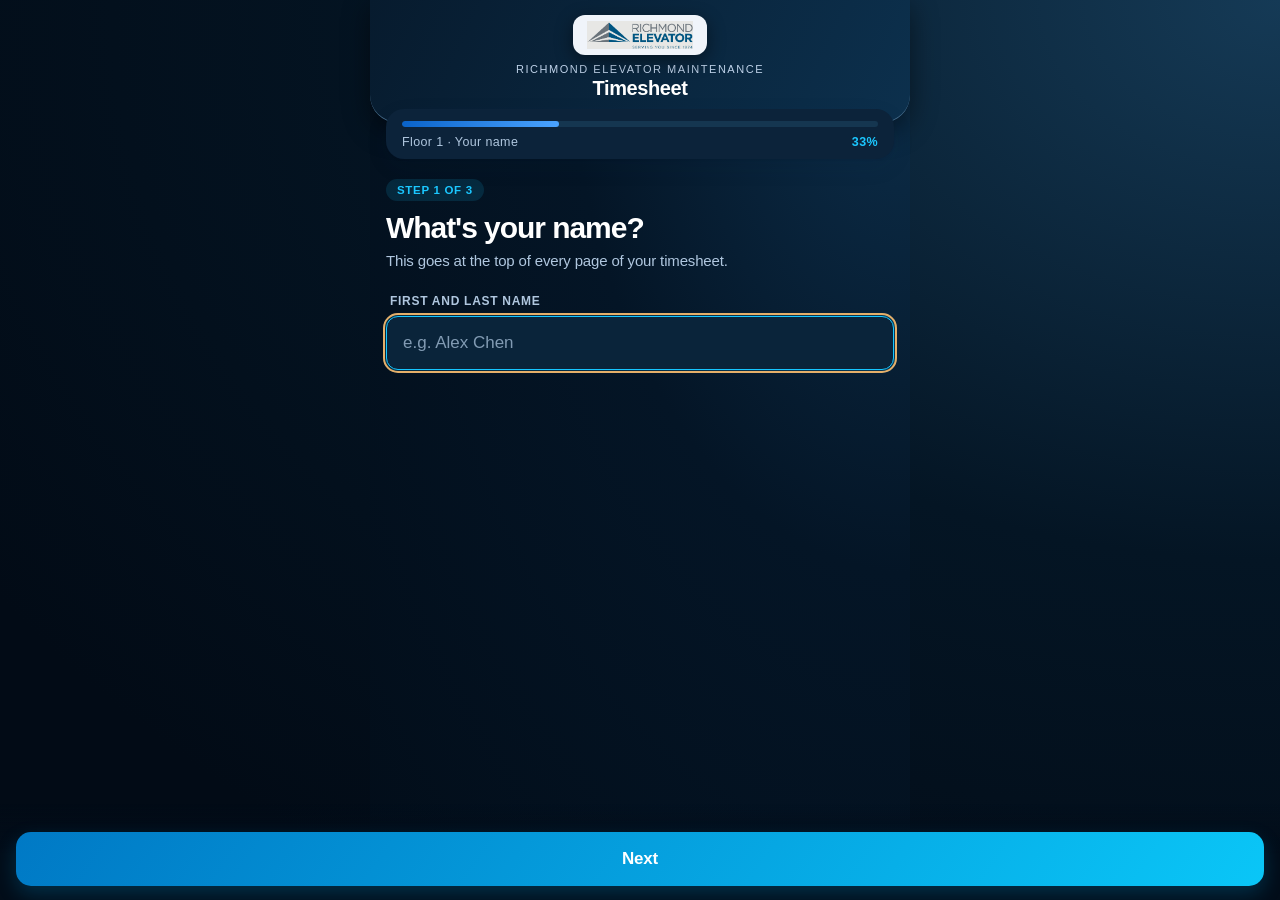
==== commit f4b67b43: "Add files via upload" ====
--- a/timesheet.html
+++ b/timesheet.html
@@ -525,6 +525,17 @@
 .gl-btn:not(.main){background:#173752!important;color:#e6f5ff!important}.gl-sheet{background:linear-gradient(145deg,#12334e,#071b2f)!important;border:1px solid #3a6687!important;color:#fff!important}.gl-chk{background:#102d47!important;border:1px solid #2e5474!important}.gl-grab{background:#4b7597!important}.gl-ov.show{background:#020a15ad!important;backdrop-filter:blur(8px)!important}.gl-sheet p{color:#b8cbe1!important}
 @keyframes richmond-page{from{opacity:.5;transform:translateY(10px)}to{opacity:1;transform:none}}@media(prefers-reduced-motion:reduce){*,*::before,*::after{animation:none!important;transition:none!important}}
 
+
+/* Unified Richmond luxury styling */
+:root{--ink:#020b16;--panel:#0b2035;--panel2:#112c43;--line:#3a6486;--amber:#f4ba69;--amber-dim:#9c7340;--paper:#f3f7ff;--paper-dim:#b9c9dc;--good:#56c8bd;--danger:#ff7972}
+html,body{background:#020b16!important;color:#f3f7ff!important}body{background-image:radial-gradient(ellipse at top right,#153a56 0%,#041524 44%,#020b16 85%)!important}
+header,.header,.topbar,.toolbar{background:linear-gradient(115deg,#071b2e,#0c304d)!important;border-color:#4b7291!important}
+input,textarea,select{background:#0a243a!important;color:#f4f8ff!important;border:1px solid #446b89!important;border-radius:12px!important}input:focus,textarea:focus,select:focus{outline:2px solid #e5af69!important;outline-offset:1px}
+button{transition:transform .22s ease,filter .22s ease,box-shadow .22s ease!important}button:active{transform:scale(.975)!important}
+.card,.panel,.section,.sheet,.modal-content{border-color:#436b89!important;box-shadow:inset 0 1px 0 #ffffff1c,0 12px 28px #0005!important}
+@keyframes luxury-timesheet-in{from{opacity:0;transform:translateY(12px);filter:blur(4px)}to{opacity:1;transform:none;filter:none}}
+body{animation:luxury-timesheet-in .55s ease both}
+@media(prefers-reduced-motion:reduce){body{animation:none!important}button{transition:none!important}}
 </style>
 </head>
 <body>
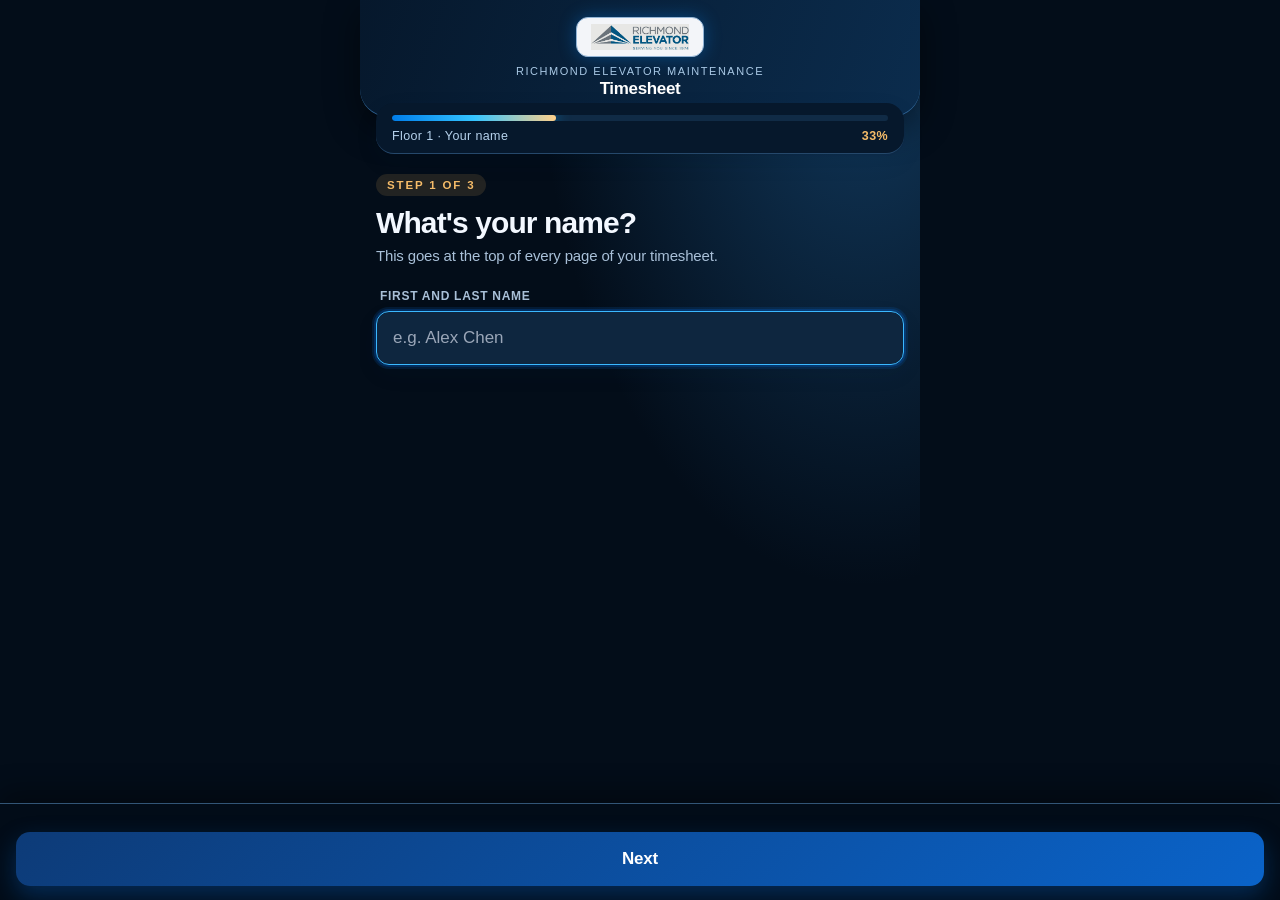
==== commit d9f36c66: "Add files via upload" ====
--- a/timesheet.html
+++ b/timesheet.html
@@ -511,31 +511,17 @@
 .gl-all{grid-column:1/-1;}
 @media (prefers-reduced-motion:reduce){*,*::before,*::after{animation-duration:.01ms!important;animation-iteration-count:1!important;transition-duration:.01ms!important;}}
 
-:root{color-scheme:dark;--bg:#03101d;--cell:#0c2137;--cell2:#16304a;--tx:#f5f9ff;--dim:#b0c4dd;--amber:#00baff}
-html,body{background:#03101d!important;color:#f5f9ff!important}button{transition:transform .25s,filter .25s}button:active{transform:scale(.97);filter:brightness(1.15)}input:focus,textarea:focus{outline:2px solid #00baff;outline-offset:1px}
-@media(prefers-reduced-motion:reduce){*,*::before,*::after{animation:none!important;transition:none!important}}
-
-/* Richmond Elevator unified premium timesheet */
-:root{color-scheme:dark!important;--ink:#020d19!important;--panel:#0c233a!important;--panel2:#153650!important;--line:#2d5575!important;--amber:#1bc7ff!important;--amber-dim:#0b6a95!important;--paper:#f5faff!important;--paper-dim:#b0c7df!important;--good:#31d2aa!important;--danger:#ff7777!important;--grad:linear-gradient(120deg,#0079c5,#0ac6f7)!important;--curve:cubic-bezier(.2,.8,.2,1)!important}
-html,body,#app{background:#020d19!important;color:#f5faff!important}body{font-family:-apple-system,BlinkMacSystemFont,'SF Pro Display','Segoe UI',sans-serif!important}#app{max-width:540px!important;background:radial-gradient(ellipse at top right,#0d304d 0%,#041526 45%,#020d19 100%)!important}
-header{background:linear-gradient(135deg,#092b47,#061b30)!important;border-bottom:1px solid #2d587a!important;box-shadow:0 8px 28px #0007!important;padding-top:calc(15px + env(safe-area-inset-top))!important}.logo{border:0!important;border-radius:12px!important;background:#f0f4fa!important;box-shadow:0 5px 18px #0007!important}.brand{color:#bfd2e9!important}.brand strong{color:#fff!important}
-main{animation:richmond-page .4s ease both!important}h1,h2,h3{letter-spacing:-.035em!important;color:#fff!important}
-input,textarea,select{background:linear-gradient(145deg,#102c46,#081b2e)!important;border:1px solid #355c7c!important;color:#fff!important;border-radius:14px!important;box-shadow:0 5px 16px #0003!important}input:focus,textarea:focus,select:focus{outline:none!important;border-color:#16c6ff!important;box-shadow:0 0 0 3px #00baff28!important}input::placeholder,textarea::placeholder{color:#829bb3!important}
-button,.gl-btn{border-radius:15px!important;transition:transform .2s ease,filter .2s ease!important}button:active,.gl-btn:active{transform:scale(.97)!important}button:not(.secondary):not(.ghost),.gl-btn.main{background:linear-gradient(125deg,#0079c5,#0ac6f7)!important;color:#fff!important;box-shadow:0 8px 20px #00a9ef38!important}
-.gl-btn:not(.main){background:#173752!important;color:#e6f5ff!important}.gl-sheet{background:linear-gradient(145deg,#12334e,#071b2f)!important;border:1px solid #3a6687!important;color:#fff!important}.gl-chk{background:#102d47!important;border:1px solid #2e5474!important}.gl-grab{background:#4b7597!important}.gl-ov.show{background:#020a15ad!important;backdrop-filter:blur(8px)!important}.gl-sheet p{color:#b8cbe1!important}
-@keyframes richmond-page{from{opacity:.5;transform:translateY(10px)}to{opacity:1;transform:none}}@media(prefers-reduced-motion:reduce){*,*::before,*::after{animation:none!important;transition:none!important}}
-
-
-/* Unified Richmond luxury styling */
-:root{--ink:#020b16;--panel:#0b2035;--panel2:#112c43;--line:#3a6486;--amber:#f4ba69;--amber-dim:#9c7340;--paper:#f3f7ff;--paper-dim:#b9c9dc;--good:#56c8bd;--danger:#ff7972}
-html,body{background:#020b16!important;color:#f3f7ff!important}body{background-image:radial-gradient(ellipse at top right,#153a56 0%,#041524 44%,#020b16 85%)!important}
-header,.header,.topbar,.toolbar{background:linear-gradient(115deg,#071b2e,#0c304d)!important;border-color:#4b7291!important}
-input,textarea,select{background:#0a243a!important;color:#f4f8ff!important;border:1px solid #446b89!important;border-radius:12px!important}input:focus,textarea:focus,select:focus{outline:2px solid #e5af69!important;outline-offset:1px}
-button{transition:transform .22s ease,filter .22s ease,box-shadow .22s ease!important}button:active{transform:scale(.975)!important}
-.card,.panel,.section,.sheet,.modal-content{border-color:#436b89!important;box-shadow:inset 0 1px 0 #ffffff1c,0 12px 28px #0005!important}
-@keyframes luxury-timesheet-in{from{opacity:0;transform:translateY(12px);filter:blur(4px)}to{opacity:1;transform:none;filter:none}}
-body{animation:luxury-timesheet-in .55s ease both}
-@media(prefers-reduced-motion:reduce){body{animation:none!important}button{transition:none!important}}
+/* Luxury V4: matching timesheet design across all steps */
+:root{--ink:#030d19;--panel:#0b2037;--panel2:#122d49;--line:#35577a;--amber:#f5bc69;--amber-dim:#bb8b51;--paper:#f3f8ff;--paper-dim:#a9c0d8;--good:#54d5bb;--danger:#ff8878;--radius:17px}
+html,body,#app{background:#030d19!important;color:#f3f8ff;color-scheme:dark}
+#app{max-width:560px;background:radial-gradient(ellipse at 90% 0%,#123b60,transparent 46%),#030d19!important}
+header{background:linear-gradient(110deg,#06182c,#0b2c4d);border-bottom:1px solid #326a9d;box-shadow:0 12px 35px #0007;padding:17px 20px}.logo{background:#f3f5f9;border-radius:12px;border:1px solid #93b4d5;box-shadow:0 0 18px #008cff55}.brand{color:#aac9e5}.brand strong{color:#fff;font-size:17px}
+.shaft-wrap{background:#06182c;border-bottom:1px solid #25486b}.shaft{background:#102b46;border-radius:20px;overflow:hidden}.shaft-fill{background:linear-gradient(90deg,#007de9,#34c4ff,#ffd08a)!important;box-shadow:0 0 15px #00aaff}.floor-label{color:#b7d3ed}
+#main,main{animation:tsLuxIn .55s cubic-bezier(.16,1,.3,1) both;background:transparent;color:#f3f8ff}@keyframes tsLuxIn{from{opacity:0;transform:translateY(17px);filter:blur(4px)}to{opacity:1;transform:none;filter:none}}
+input,textarea,select{background:#0e263f!important;color:#f3f8ff!important;border:1px solid #3c648b!important;border-radius:13px!important;box-shadow:inset 0 1px #ffffff14,0 8px 20px #0005}input:focus,textarea:focus,select:focus{border-color:#3bb8ff!important;outline:2px solid #0077ff33!important}
+button,.btn,.primary{border-radius:14px!important;transition:transform .22s cubic-bezier(.2,1.4,.4,1),filter .2s,box-shadow .2s}button:active,.btn:active{transform:scale(.97);filter:brightness(1.2)}
+footer,#footer{background:rgba(3,13,25,.97);border-top:1px solid #325576;box-shadow:0 -12px 25px #0005}
+.step-eyebrow{color:#f5bc69!important;letter-spacing:.16em}.card,.panel,.day-card,.summary-card,.receipt-card{background:linear-gradient(135deg,#112c48,#081b2e)!important;border:1px solid #315779!important;border-radius:19px!important;box-shadow:inset 0 1px #ffffff14,0 14px 30px #0005!important}
 </style>
 </head>
 <body>
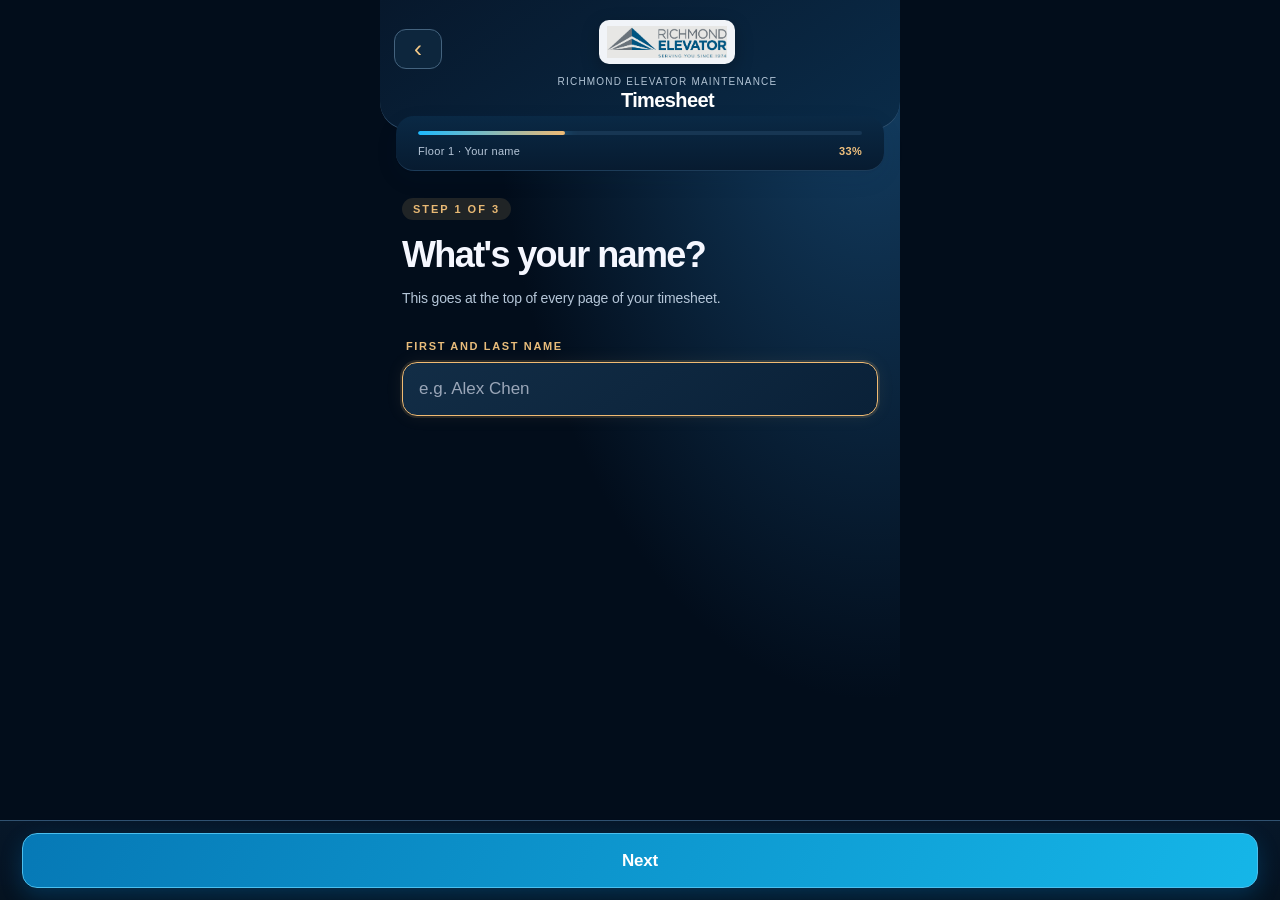
==== commit cb66b585: "Add files via upload" ====
--- a/timesheet.html
+++ b/timesheet.html
@@ -511,22 +511,35 @@
 .gl-all{grid-column:1/-1;}
 @media (prefers-reduced-motion:reduce){*,*::before,*::after{animation-duration:.01ms!important;animation-iteration-count:1!important;transition-duration:.01ms!important;}}
 
-/* Luxury V4: matching timesheet design across all steps */
-:root{--ink:#030d19;--panel:#0b2037;--panel2:#122d49;--line:#35577a;--amber:#f5bc69;--amber-dim:#bb8b51;--paper:#f3f8ff;--paper-dim:#a9c0d8;--good:#54d5bb;--danger:#ff8878;--radius:17px}
-html,body,#app{background:#030d19!important;color:#f3f8ff;color-scheme:dark}
-#app{max-width:560px;background:radial-gradient(ellipse at 90% 0%,#123b60,transparent 46%),#030d19!important}
-header{background:linear-gradient(110deg,#06182c,#0b2c4d);border-bottom:1px solid #326a9d;box-shadow:0 12px 35px #0007;padding:17px 20px}.logo{background:#f3f5f9;border-radius:12px;border:1px solid #93b4d5;box-shadow:0 0 18px #008cff55}.brand{color:#aac9e5}.brand strong{color:#fff;font-size:17px}
-.shaft-wrap{background:#06182c;border-bottom:1px solid #25486b}.shaft{background:#102b46;border-radius:20px;overflow:hidden}.shaft-fill{background:linear-gradient(90deg,#007de9,#34c4ff,#ffd08a)!important;box-shadow:0 0 15px #00aaff}.floor-label{color:#b7d3ed}
-#main,main{animation:tsLuxIn .55s cubic-bezier(.16,1,.3,1) both;background:transparent;color:#f3f8ff}@keyframes tsLuxIn{from{opacity:0;transform:translateY(17px);filter:blur(4px)}to{opacity:1;transform:none;filter:none}}
-input,textarea,select{background:#0e263f!important;color:#f3f8ff!important;border:1px solid #3c648b!important;border-radius:13px!important;box-shadow:inset 0 1px #ffffff14,0 8px 20px #0005}input:focus,textarea:focus,select:focus{border-color:#3bb8ff!important;outline:2px solid #0077ff33!important}
-button,.btn,.primary{border-radius:14px!important;transition:transform .22s cubic-bezier(.2,1.4,.4,1),filter .2s,box-shadow .2s}button:active,.btn:active{transform:scale(.97);filter:brightness(1.2)}
-footer,#footer{background:rgba(3,13,25,.97);border-top:1px solid #325576;box-shadow:0 -12px 25px #0005}
-.step-eyebrow{color:#f5bc69!important;letter-spacing:.16em}.card,.panel,.day-card,.summary-card,.receipt-card{background:linear-gradient(135deg,#112c48,#081b2e)!important;border:1px solid #315779!important;border-radius:19px!important;box-shadow:inset 0 1px #ffffff14,0 14px 30px #0005!important}
+/* RICHMOND ATELIER timesheet: shared palette and real step transitions */
+:root{color-scheme:dark;--ink:#020d1b;--panel:#0d253c;--panel2:#142e47;--line:#355674;--amber:#f0bd73;--amber-dim:#1787c5;--paper:#f5f7ff;--paper-dim:#b6c6d8;--radius:15px;--grad:linear-gradient(115deg,#067db8,#16b9e9)}
+html,body{background:#020d1b!important;color:var(--paper)}
+#app{max-width:520px;min-height:100dvh;background:radial-gradient(ellipse at 95% 0%,#15436a,transparent 55%),#020d1b}
+header{position:relative;min-height:96px;padding:20px 20px 17px 75px;border-bottom:1px solid #355675;background:linear-gradient(145deg,#07182c,#0a2b48);gap:12px}
+.logo{height:44px;background:#f1f4f8;border:0;border-radius:10px;padding:6px 8px}.brand{font-size:10px;letter-spacing:.12em;color:#b4c6d7}.brand strong{font-size:20px;letter-spacing:-.03em;color:#fff}
+.ts-back{position:absolute;left:14px;top:29px;display:grid;place-items:center;width:48px;height:40px;border:1px solid #44637e;border-radius:12px;color:#f3c887;background:#0d263d;font-size:24px;text-decoration:none}
+.shaft-wrap{padding:15px 22px 13px;background:linear-gradient(180deg,#0a2945,#071b30);border-bottom:1px solid #1d3c59}
+.shaft{height:4px;background:#173653;border:0}.shaft-fill{background:linear-gradient(90deg,#1cbaff,#efba74);box-shadow:0 0 14px #19b5ff}
+.floor-label{font-size:11px;letter-spacing:.03em;margin-top:10px}.floor-label b{color:#f1c17e}
+main{padding:27px 22px 135px;scrollbar-width:none}main::-webkit-scrollbar{display:none}
+main.fwd{animation:ts-next .48s cubic-bezier(.2,.8,.2,1) both!important}main.back{animation:ts-back .48s cubic-bezier(.2,.8,.2,1) both!important}
+@keyframes ts-next{from{opacity:0;transform:translateX(22px);filter:blur(5px)}to{opacity:1;transform:none;filter:none}}
+@keyframes ts-back{from{opacity:0;transform:translateX(-22px);filter:blur(5px)}to{opacity:1;transform:none;filter:none}}
+.step-eyebrow{font-size:11px;letter-spacing:.18em;color:#e8b974;margin-bottom:15px}
+h1{font-size:clamp(27px,8vw,36px);letter-spacing:-.045em;line-height:1.12;margin-bottom:12px}.sub{font-size:14px;line-height:1.6;color:#b5c6d8;margin-bottom:30px}
+.field{margin-bottom:22px}.field label{font-size:11px;letter-spacing:.15em;text-transform:uppercase;color:#e8bc7b;margin-bottom:10px}
+input[type=text],input[type=number],input[type=date],select,textarea{border:1px solid #3d6381;border-radius:15px;min-height:54px;background:linear-gradient(145deg,#122d46,#0a2138);color:#f7faff;box-shadow:inset 0 1px 0 #ffffff12;outline:none}
+input:focus,select:focus,textarea:focus{border-color:#f0bb73;box-shadow:0 0 0 2px #e8b97422,0 0 18px #e8b97416}
+footer{background:linear-gradient(180deg,#07192bec,#051321f9)!important;border-top:1px solid #315271!important;padding:12px 22px calc(12px + env(safe-area-inset-bottom,0px))!important;backdrop-filter:blur(20px)}
+button.primary,footer .primary{background:linear-gradient(115deg,#0679b6,#15b6e8)!important;color:#fff!important;border:1px solid #4bbfee!important;border-radius:15px!important;box-shadow:0 8px 22px #009fff36!important;min-height:55px;transition:transform .2s,filter .2s}button:active{transform:scale(.97);filter:brightness(1.12)}
+.card,.summary-card,.receipts-card{background:linear-gradient(145deg,#102c45,#081b2f)!important;border:1px solid #365d7e!important;border-radius:18px!important;box-shadow:0 10px 25px #0004}
+@media(prefers-reduced-motion:reduce){*,*::before,*::after{animation-duration:.01ms!important;transition-duration:.01ms!important}}
 </style>
 </head>
 <body>
 <div id="app">
   <header>
+    <a class="ts-back" href="index.html" target="_parent" aria-label="Back to home">‹</a>
     <div class="logo"><img src="[data-uri]" alt="Richmond Elevator"></div>
     <div class="brand">Richmond Elevator Maintenance
       <strong id="brandTitle">Timesheet</strong>
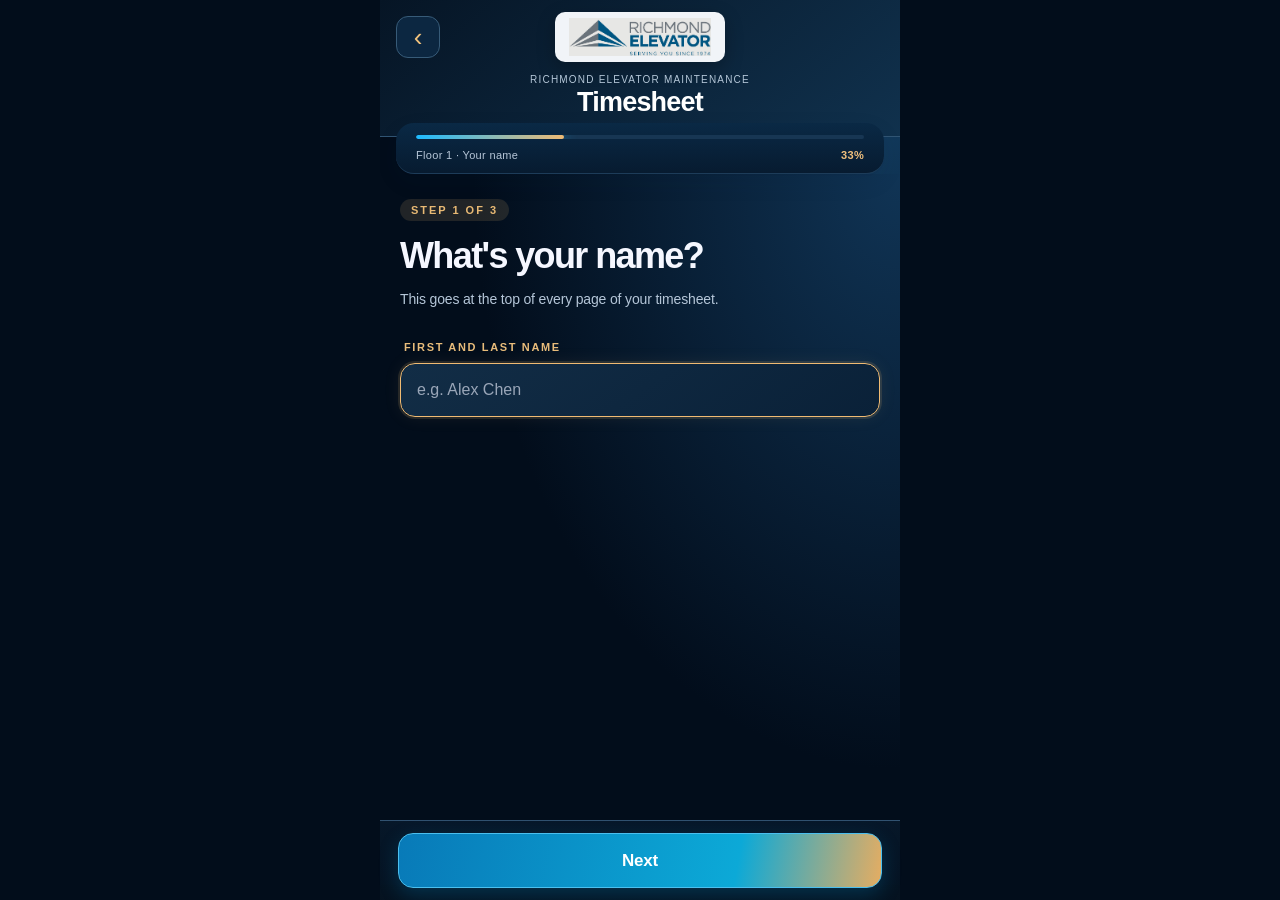
==== commit 7ca02f8f: "Add files via upload" ====
--- a/timesheet.html
+++ b/timesheet.html
@@ -534,6 +534,24 @@
 button.primary,footer .primary{background:linear-gradient(115deg,#0679b6,#15b6e8)!important;color:#fff!important;border:1px solid #4bbfee!important;border-radius:15px!important;box-shadow:0 8px 22px #009fff36!important;min-height:55px;transition:transform .2s,filter .2s}button:active{transform:scale(.97);filter:brightness(1.12)}
 .card,.summary-card,.receipts-card{background:linear-gradient(145deg,#102c45,#081b2f)!important;border:1px solid #365d7e!important;border-radius:18px!important;box-shadow:0 10px 25px #0004}
 @media(prefers-reduced-motion:reduce){*,*::before,*::after{animation-duration:.01ms!important;transition-duration:.01ms!important}}
+
+/* ATELIER V7: inner screens are first-class pages */
+html,body{width:100%;max-width:100%;overflow-x:hidden}
+#app{width:100%;max-width:520px;overflow-x:hidden}
+header{display:grid!important;grid-template-columns:65px minmax(0,1fr) 65px!important;grid-template-rows:auto auto!important;gap:8px!important;align-items:center!important;justify-items:center!important;min-height:0!important;padding:calc(env(safe-area-inset-top,0px) + 12px) 16px 18px!important;text-align:center!important;border-radius:0!important;overflow:hidden!important;background:linear-gradient(140deg,#061525,#10314d)!important;border-bottom:1px solid #315574!important}
+.ts-back{position:static!important;grid-column:1!important;grid-row:1!important;justify-self:start!important;width:44px!important;height:42px!important;display:grid!important;place-items:center!important;font-size:26px!important;text-decoration:none!important;border:1px solid #375b78!important;border-radius:12px!important;background:#0c2741!important;color:#f0c27d!important}
+.logo{grid-column:2!important;grid-row:1!important;justify-self:center!important;width:min(100%,170px)!important;max-width:170px!important;height:50px!important;min-height:0!important;padding:6px!important;border-radius:10px!important;overflow:hidden!important;display:flex!important;align-items:center!important;justify-content:center!important;transform:none!important;animation:none!important}
+.logo img{display:block!important;width:100%!important;max-width:100%!important;height:100%!important;max-height:40px!important;object-fit:contain!important}
+.brand{grid-column:1/-1!important;grid-row:2!important;width:100%!important;min-width:0!important;text-align:center!important;margin:0!important;padding:4px 0 0!important}
+.brand strong{font-size:clamp(19px,5.7vw,27px)!important;line-height:1.15!important;overflow-wrap:anywhere!important}
+.shaft-wrap{padding:12px 20px 12px!important}
+main{width:100%!important;min-width:0!important;padding:25px 20px 135px!important;overflow-x:hidden!important;background:radial-gradient(ellipse at 100% 0%,#103455,transparent 58%),#020d1b!important}
+main h1{font-size:clamp(28px,7vw,36px)!important}
+footer{max-width:520px!important;margin:auto!important;left:0!important;right:0!important;transform:none!important;padding:12px 18px calc(12px + env(safe-area-inset-bottom,0px))!important}
+input,select,textarea{max-width:100%!important;min-width:0!important;font-size:16px!important}
+.card,.summary-card,.receipts-card{border:1px solid #3c607d!important;background:linear-gradient(145deg,#112c45,#081a2e)!important}
+button.primary{background:linear-gradient(100deg,#087ab8,#0ca9d7 70%,#e5ad62)!important;box-shadow:0 7px 20px #009bdb3a!important}
+@media(prefers-reduced-motion:no-preference){main.fwd{animation:ts-next .4s cubic-bezier(.2,.8,.2,1) both!important}main.back{animation:ts-back .4s cubic-bezier(.2,.8,.2,1) both!important}}
 </style>
 </head>
 <body>
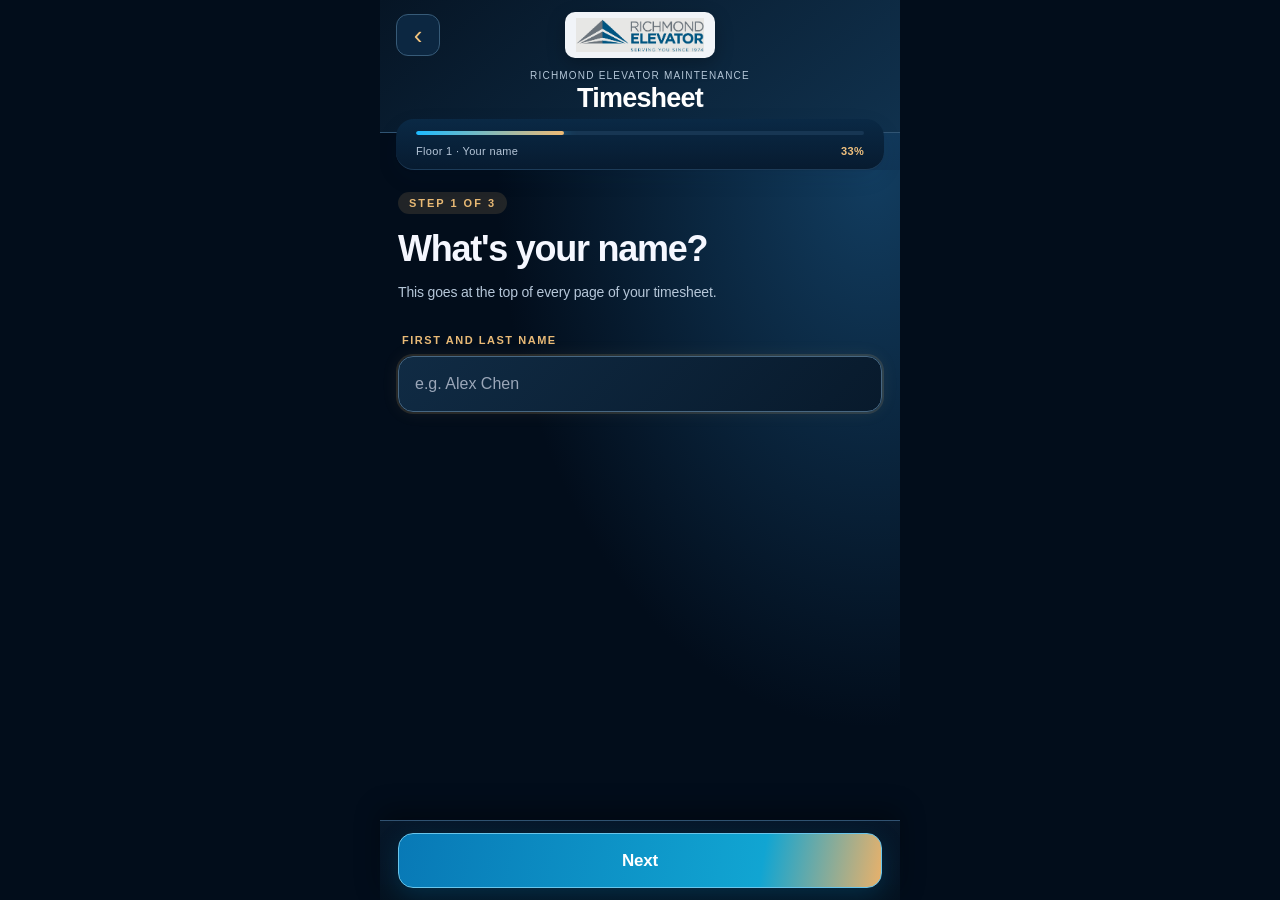
==== commit 10da0688: "Add files via upload" ====
--- a/timesheet.html
+++ b/timesheet.html
@@ -552,6 +552,21 @@
 .card,.summary-card,.receipts-card{border:1px solid #3c607d!important;background:linear-gradient(145deg,#112c45,#081a2e)!important}
 button.primary{background:linear-gradient(100deg,#087ab8,#0ca9d7 70%,#e5ad62)!important;box-shadow:0 7px 20px #009bdb3a!important}
 @media(prefers-reduced-motion:no-preference){main.fwd{animation:ts-next .4s cubic-bezier(.2,.8,.2,1) both!important}main.back{animation:ts-back .4s cubic-bezier(.2,.8,.2,1) both!important}}
+
+/* V8: shared premium inner-screen components, viewport-safe */
+html,body{width:100%!important;max-width:100%!important;overflow-x:hidden!important}
+#app{width:100%!important;max-width:100%!important;min-width:0!important;height:100dvh!important;overflow:hidden!important}
+header{width:100%!important;max-width:100%!important;overflow:hidden!important}
+header .logo{width:min(100%,150px)!important;max-width:150px!important;height:46px!important}
+header .logo img{width:100%!important;max-width:100%!important;height:100%!important;object-fit:contain!important}
+main{width:100%!important;max-width:100%!important;min-width:0!important;padding:22px 18px 130px!important;overflow-x:hidden!important;background:radial-gradient(ellipse at 95% 0%,#123d60,transparent 54%),#020d1b!important}
+main h1{font-size:clamp(26px,7vw,36px)!important;letter-spacing:-.035em!important}
+main input,main select,main textarea{min-height:56px!important;max-width:100%!important;box-sizing:border-box!important;background:linear-gradient(135deg,#102b44,#081a2c)!important;border:1px solid #476782!important;border-radius:15px!important;color:#fff!important}
+main label{color:#e9ba77!important;letter-spacing:.14em!important;font-size:11px!important}
+footer{width:100%!important;max-width:100%!important;box-sizing:border-box!important;box-shadow:0 -10px 24px #0005!important}
+footer button,button.primary{border:1px solid #69c5eb!important;background:linear-gradient(100deg,#0879b6,#11a5d2 75%,#e8b16b)!important;color:#fff!important;box-shadow:0 8px 25px #007eb53d!important}
+@media(min-width:650px){#app{max-width:520px!important;margin:auto!important}footer{max-width:520px!important}}
+@media(prefers-reduced-motion:no-preference){main{animation:ts-premium-in .35s ease both!important}@keyframes ts-premium-in{from{opacity:.4;filter:blur(3px)}to{opacity:1;filter:none}}}
 </style>
 </head>
 <body>
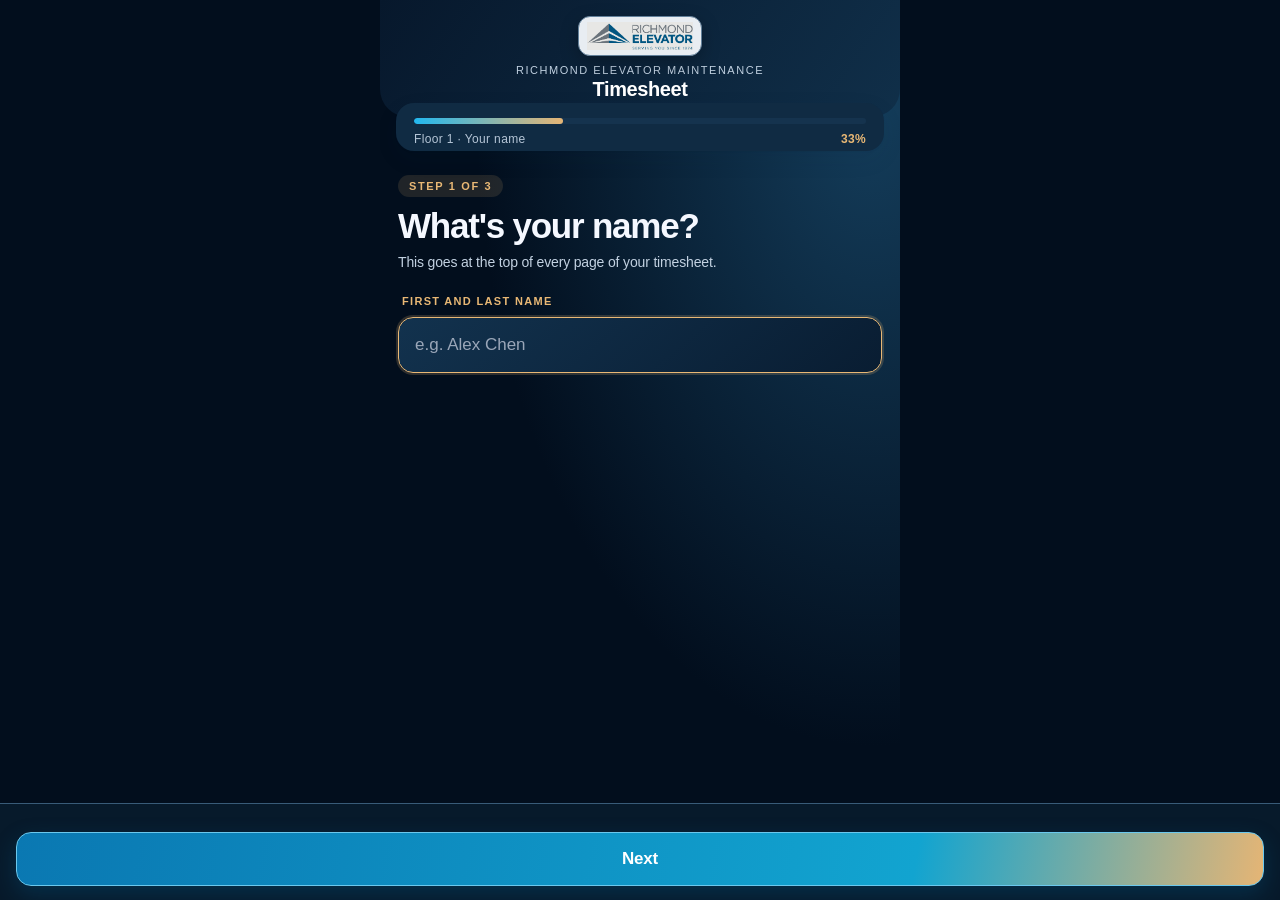
==== commit 18691902: "Add files via upload" ====
--- a/timesheet.html
+++ b/timesheet.html
@@ -511,68 +511,15 @@
 .gl-all{grid-column:1/-1;}
 @media (prefers-reduced-motion:reduce){*,*::before,*::after{animation-duration:.01ms!important;animation-iteration-count:1!important;transition-duration:.01ms!important;}}
 
-/* RICHMOND ATELIER timesheet: shared palette and real step transitions */
-:root{color-scheme:dark;--ink:#020d1b;--panel:#0d253c;--panel2:#142e47;--line:#355674;--amber:#f0bd73;--amber-dim:#1787c5;--paper:#f5f7ff;--paper-dim:#b6c6d8;--radius:15px;--grad:linear-gradient(115deg,#067db8,#16b9e9)}
-html,body{background:#020d1b!important;color:var(--paper)}
-#app{max-width:520px;min-height:100dvh;background:radial-gradient(ellipse at 95% 0%,#15436a,transparent 55%),#020d1b}
-header{position:relative;min-height:96px;padding:20px 20px 17px 75px;border-bottom:1px solid #355675;background:linear-gradient(145deg,#07182c,#0a2b48);gap:12px}
-.logo{height:44px;background:#f1f4f8;border:0;border-radius:10px;padding:6px 8px}.brand{font-size:10px;letter-spacing:.12em;color:#b4c6d7}.brand strong{font-size:20px;letter-spacing:-.03em;color:#fff}
-.ts-back{position:absolute;left:14px;top:29px;display:grid;place-items:center;width:48px;height:40px;border:1px solid #44637e;border-radius:12px;color:#f3c887;background:#0d263d;font-size:24px;text-decoration:none}
-.shaft-wrap{padding:15px 22px 13px;background:linear-gradient(180deg,#0a2945,#071b30);border-bottom:1px solid #1d3c59}
-.shaft{height:4px;background:#173653;border:0}.shaft-fill{background:linear-gradient(90deg,#1cbaff,#efba74);box-shadow:0 0 14px #19b5ff}
-.floor-label{font-size:11px;letter-spacing:.03em;margin-top:10px}.floor-label b{color:#f1c17e}
-main{padding:27px 22px 135px;scrollbar-width:none}main::-webkit-scrollbar{display:none}
-main.fwd{animation:ts-next .48s cubic-bezier(.2,.8,.2,1) both!important}main.back{animation:ts-back .48s cubic-bezier(.2,.8,.2,1) both!important}
-@keyframes ts-next{from{opacity:0;transform:translateX(22px);filter:blur(5px)}to{opacity:1;transform:none;filter:none}}
-@keyframes ts-back{from{opacity:0;transform:translateX(-22px);filter:blur(5px)}to{opacity:1;transform:none;filter:none}}
-.step-eyebrow{font-size:11px;letter-spacing:.18em;color:#e8b974;margin-bottom:15px}
-h1{font-size:clamp(27px,8vw,36px);letter-spacing:-.045em;line-height:1.12;margin-bottom:12px}.sub{font-size:14px;line-height:1.6;color:#b5c6d8;margin-bottom:30px}
-.field{margin-bottom:22px}.field label{font-size:11px;letter-spacing:.15em;text-transform:uppercase;color:#e8bc7b;margin-bottom:10px}
-input[type=text],input[type=number],input[type=date],select,textarea{border:1px solid #3d6381;border-radius:15px;min-height:54px;background:linear-gradient(145deg,#122d46,#0a2138);color:#f7faff;box-shadow:inset 0 1px 0 #ffffff12;outline:none}
-input:focus,select:focus,textarea:focus{border-color:#f0bb73;box-shadow:0 0 0 2px #e8b97422,0 0 18px #e8b97416}
-footer{background:linear-gradient(180deg,#07192bec,#051321f9)!important;border-top:1px solid #315271!important;padding:12px 22px calc(12px + env(safe-area-inset-bottom,0px))!important;backdrop-filter:blur(20px)}
-button.primary,footer .primary{background:linear-gradient(115deg,#0679b6,#15b6e8)!important;color:#fff!important;border:1px solid #4bbfee!important;border-radius:15px!important;box-shadow:0 8px 22px #009fff36!important;min-height:55px;transition:transform .2s,filter .2s}button:active{transform:scale(.97);filter:brightness(1.12)}
-.card,.summary-card,.receipts-card{background:linear-gradient(145deg,#102c45,#081b2f)!important;border:1px solid #365d7e!important;border-radius:18px!important;box-shadow:0 10px 25px #0004}
-@media(prefers-reduced-motion:reduce){*,*::before,*::after{animation-duration:.01ms!important;transition-duration:.01ms!important}}
-
-/* ATELIER V7: inner screens are first-class pages */
-html,body{width:100%;max-width:100%;overflow-x:hidden}
-#app{width:100%;max-width:520px;overflow-x:hidden}
-header{display:grid!important;grid-template-columns:65px minmax(0,1fr) 65px!important;grid-template-rows:auto auto!important;gap:8px!important;align-items:center!important;justify-items:center!important;min-height:0!important;padding:calc(env(safe-area-inset-top,0px) + 12px) 16px 18px!important;text-align:center!important;border-radius:0!important;overflow:hidden!important;background:linear-gradient(140deg,#061525,#10314d)!important;border-bottom:1px solid #315574!important}
-.ts-back{position:static!important;grid-column:1!important;grid-row:1!important;justify-self:start!important;width:44px!important;height:42px!important;display:grid!important;place-items:center!important;font-size:26px!important;text-decoration:none!important;border:1px solid #375b78!important;border-radius:12px!important;background:#0c2741!important;color:#f0c27d!important}
-.logo{grid-column:2!important;grid-row:1!important;justify-self:center!important;width:min(100%,170px)!important;max-width:170px!important;height:50px!important;min-height:0!important;padding:6px!important;border-radius:10px!important;overflow:hidden!important;display:flex!important;align-items:center!important;justify-content:center!important;transform:none!important;animation:none!important}
-.logo img{display:block!important;width:100%!important;max-width:100%!important;height:100%!important;max-height:40px!important;object-fit:contain!important}
-.brand{grid-column:1/-1!important;grid-row:2!important;width:100%!important;min-width:0!important;text-align:center!important;margin:0!important;padding:4px 0 0!important}
-.brand strong{font-size:clamp(19px,5.7vw,27px)!important;line-height:1.15!important;overflow-wrap:anywhere!important}
-.shaft-wrap{padding:12px 20px 12px!important}
-main{width:100%!important;min-width:0!important;padding:25px 20px 135px!important;overflow-x:hidden!important;background:radial-gradient(ellipse at 100% 0%,#103455,transparent 58%),#020d1b!important}
-main h1{font-size:clamp(28px,7vw,36px)!important}
-footer{max-width:520px!important;margin:auto!important;left:0!important;right:0!important;transform:none!important;padding:12px 18px calc(12px + env(safe-area-inset-bottom,0px))!important}
-input,select,textarea{max-width:100%!important;min-width:0!important;font-size:16px!important}
-.card,.summary-card,.receipts-card{border:1px solid #3c607d!important;background:linear-gradient(145deg,#112c45,#081a2e)!important}
-button.primary{background:linear-gradient(100deg,#087ab8,#0ca9d7 70%,#e5ad62)!important;box-shadow:0 7px 20px #009bdb3a!important}
-@media(prefers-reduced-motion:no-preference){main.fwd{animation:ts-next .4s cubic-bezier(.2,.8,.2,1) both!important}main.back{animation:ts-back .4s cubic-bezier(.2,.8,.2,1) both!important}}
-
-/* V8: shared premium inner-screen components, viewport-safe */
-html,body{width:100%!important;max-width:100%!important;overflow-x:hidden!important}
-#app{width:100%!important;max-width:100%!important;min-width:0!important;height:100dvh!important;overflow:hidden!important}
-header{width:100%!important;max-width:100%!important;overflow:hidden!important}
-header .logo{width:min(100%,150px)!important;max-width:150px!important;height:46px!important}
-header .logo img{width:100%!important;max-width:100%!important;height:100%!important;object-fit:contain!important}
-main{width:100%!important;max-width:100%!important;min-width:0!important;padding:22px 18px 130px!important;overflow-x:hidden!important;background:radial-gradient(ellipse at 95% 0%,#123d60,transparent 54%),#020d1b!important}
-main h1{font-size:clamp(26px,7vw,36px)!important;letter-spacing:-.035em!important}
-main input,main select,main textarea{min-height:56px!important;max-width:100%!important;box-sizing:border-box!important;background:linear-gradient(135deg,#102b44,#081a2c)!important;border:1px solid #476782!important;border-radius:15px!important;color:#fff!important}
-main label{color:#e9ba77!important;letter-spacing:.14em!important;font-size:11px!important}
-footer{width:100%!important;max-width:100%!important;box-sizing:border-box!important;box-shadow:0 -10px 24px #0005!important}
-footer button,button.primary{border:1px solid #69c5eb!important;background:linear-gradient(100deg,#0879b6,#11a5d2 75%,#e8b16b)!important;color:#fff!important;box-shadow:0 8px 25px #007eb53d!important}
-@media(min-width:650px){#app{max-width:520px!important;margin:auto!important}footer{max-width:520px!important}}
-@media(prefers-reduced-motion:no-preference){main{animation:ts-premium-in .35s ease both!important}@keyframes ts-premium-in{from{opacity:.4;filter:blur(3px)}to{opacity:1;filter:none}}}
+:root{--ink:#020e1d;--panel:#102b43;--panel2:#102a42;--line:#385b78;--amber:#e9b875;--paper:#f5f8ff;--paper-dim:#b6c6d7;--radius:15px}
+html,body{width:100%;max-width:100%;overflow-x:hidden;background:#020e1d}#app{max-width:520px;min-width:0;height:100dvh;min-height:0;background:radial-gradient(ellipse at 95% 12%,#143d5b 0%,transparent 57%),#020e1d;overflow:hidden}header{padding:16px 18px;background:linear-gradient(125deg,#07182c,#102f49);border-color:#385b78}.logo{border:1px solid #62809a;border-radius:12px;background:#e8edf2;padding:5px 8px}.brand{color:#c0d0e0}.brand strong{color:#fff}.shaft-wrap{padding:15px 18px 5px}.shaft{height:6px;background:#15334e;border:0}.shaft-fill{background:linear-gradient(90deg,#22b7ee,#e5b575)}.floor-label{font-size:12px;color:#b6c6d7}.floor-label b{color:#e9b875}main{min-height:0;padding:24px 18px 120px;background:transparent}.step-eyebrow{color:#e9b875;letter-spacing:.15em;font-size:11px}h1{font-size:clamp(26px,7vw,35px);letter-spacing:-.035em}.sub{color:#c2d1e1;font-size:14px;line-height:1.5}.field label{color:#e9b875;letter-spacing:.12em;text-transform:uppercase;font-size:11px;margin-bottom:10px}input[type=text],input[type=number],input[type=date],select,textarea{background:linear-gradient(140deg,#12324e,#091d32);border:1px solid #4d6d89;border-radius:15px;min-height:56px;color:#fff;box-shadow:inset 0 1px #ffffff12}input:focus,textarea:focus,select:focus{border-color:#e9b875;box-shadow:0 0 0 2px #e9b87530}footer{background:#071a2b;border-top:1px solid #385b78}footer button{border-radius:15px!important;min-height:52px!important;background:linear-gradient(100deg,#0a78b2,#12a4d0 72%,#e5b575)!important;border:1px solid #6bc8ed!important;box-shadow:0 8px 22px #00699b45!important}.seg,.card,.summary-card{background:linear-gradient(140deg,#102d47,#081a2d)!important;border-color:#41617b!important;border-radius:17px!important}
+@media(prefers-reduced-motion:no-preference){main{animation:timesheet-enter .28s ease both}@keyframes timesheet-enter{from{opacity:.3;transform:translateX(10px)}to{opacity:1;transform:translateX(0)}}}
+@media(prefers-reduced-motion:reduce){*,*:before,*:after{animation:none!important;transition:none!important}}
 </style>
 </head>
 <body>
 <div id="app">
   <header>
-    <a class="ts-back" href="index.html" target="_parent" aria-label="Back to home">‹</a>
     <div class="logo"><img src="[data-uri]" alt="Richmond Elevator"></div>
     <div class="brand">Richmond Elevator Maintenance
       <strong id="brandTitle">Timesheet</strong>
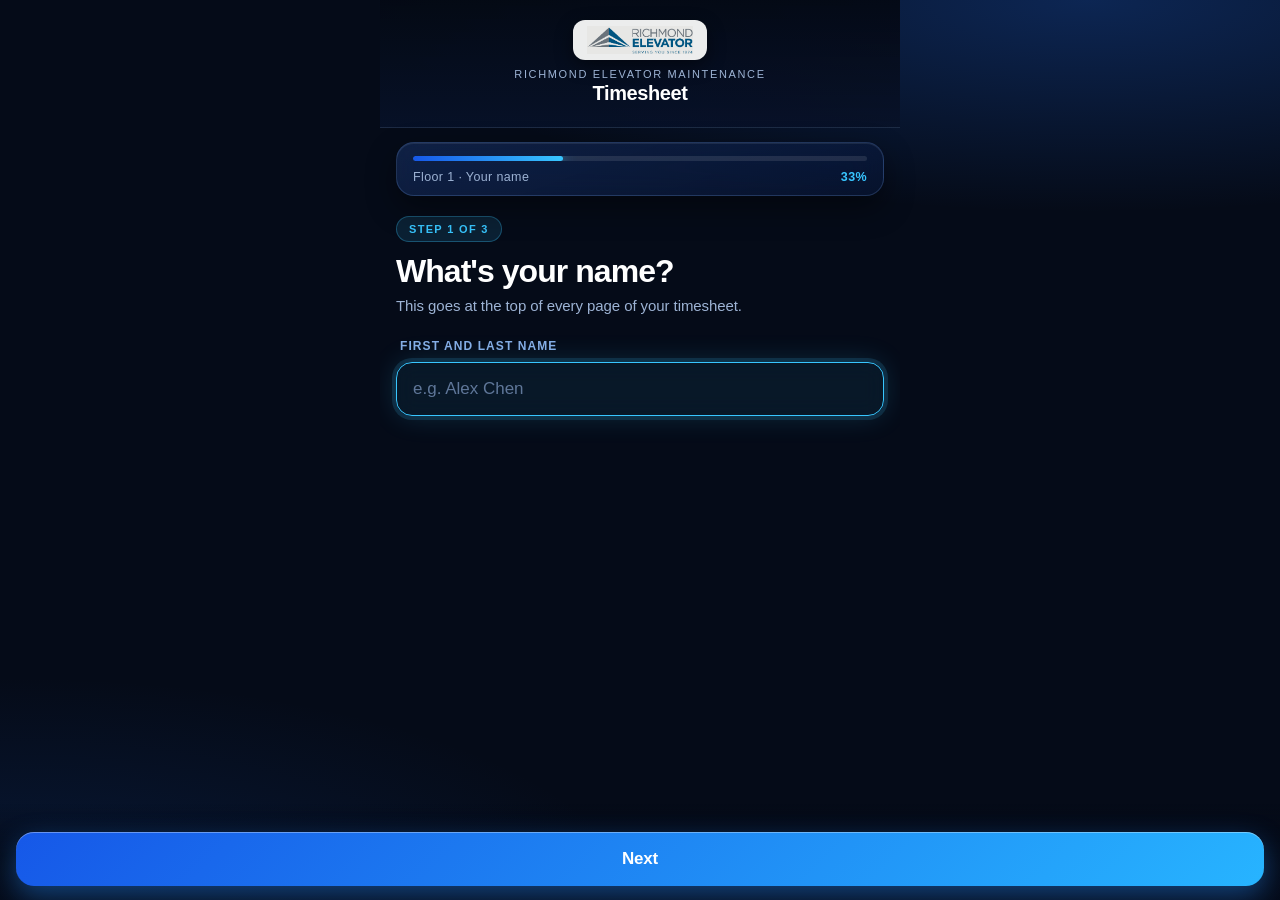
==== commit 88d26cae: "Add files via upload" ====
--- a/timesheet.html
+++ b/timesheet.html
@@ -2,7 +2,8 @@
 <html lang="en">
 <head>
 <meta charset="UTF-8">
-<meta name="theme-color" content="#0b2545">
+<meta name="theme-color" content="#050b18">
+<meta name="color-scheme" content="dark">
 <meta name="viewport" content="width=device-width, initial-scale=1.0, maximum-scale=1, user-scalable=no">
 <title>Richmond Elevator — Timesheet</title>
 <link rel="apple-touch-icon" href="apple-touch-icon.png">
@@ -366,155 +367,152 @@
     font-size:28px;color:var(--good);
   }
 
-/* ================= RICHMOND DESIGN SYSTEM v2 (shared across every screen) ================= */
-:root{
-  --ink:#eef1f6;--panel:#fff;--panel2:#e7ebf2;--line:rgba(14,26,43,.1);
-  --amber:#0a63c9;--amber-dim:#7fb0ee;--paper:#0e1a2b;--paper-dim:#66758a;
-  --good:#1f9d57;--danger:#e5392d;--radius:16px;
-  --navy:#0b2545;--navy2:#0f4c97;--grad:linear-gradient(135deg,#0d3b78,#0a63c9);
-  --shadow:0 1px 2px rgba(11,37,69,.06),0 8px 24px rgba(11,37,69,.07);
-  --curve:cubic-bezier(.32,.72,0,1);--spring:cubic-bezier(.34,1.4,.5,1);
-}
-@media (prefers-color-scheme:dark){:root{
-  --ink:#0a1220;--panel:#131d30;--panel2:#1d2a43;--line:rgba(255,255,255,.1);
-  --amber:#4d9bff;--amber-dim:#2f6db5;--paper:#eef3fb;--paper-dim:#8fa0b8;
-  --good:#34c77b;--danger:#ff6b5e;--shadow:0 1px 0 rgba(255,255,255,.05) inset,0 8px 24px rgba(0,0,0,.4);}}
-html,body{background:var(--ink);}
-body{-webkit-font-smoothing:antialiased;-webkit-tap-highlight-color:transparent;letter-spacing:-.01em;
+/* ================= RICHMOND DESIGN SYSTEM v3 — Field Operations Portal ================= */
+:root{color-scheme:dark;
+  --ink:#050b18;--panel:rgba(22,46,94,.48);--panel2:rgba(255,255,255,.08);--line:rgba(130,180,255,.2);
+  --amber:#38c6ff;--amber-dim:#2a7fb0;--paper:#f4f8ff;--paper-dim:#9db3d4;--good:#1ed98b;--danger:#ff6b5e;--radius:16px;
+  --cy:56,198,255;--grad:linear-gradient(135deg,#1658e8,#27b4ff);
+  --glass:linear-gradient(160deg,rgba(32,64,128,.42),rgba(9,22,52,.62));--shadow:0 12px 30px rgba(0,0,0,.42),inset 0 1px 0 rgba(255,255,255,.08);
+  --curve:cubic-bezier(.32,.72,0,1);--spring:cubic-bezier(.34,1.4,.5,1);}
+html,body{background:#050b18;}
+body{background:radial-gradient(90% 38% at 85% 0%,rgba(30,100,220,.3),transparent 62%),radial-gradient(80% 40% at 0% 100%,rgba(20,80,180,.2),transparent 62%),#050b18;
+  -webkit-font-smoothing:antialiased;-webkit-tap-highlight-color:transparent;letter-spacing:-.005em;
   font-family:-apple-system,BlinkMacSystemFont,"SF Pro Text","SF Pro Display","Helvetica Neue",sans-serif;}
-#app{max-width:520px;background:var(--ink);}
-
-/* ---- brand header (standalone only; inside the app the shared header is used) ---- */
-header{position:relative;flex-direction:column;justify-content:center;gap:8px;padding:18px 20px 22px;text-align:center;border:none;overflow:hidden;
-  border-radius:0 0 28px 28px;color:#fff;background:radial-gradient(120% 90% at 85% -10%,rgba(80,150,255,.5),transparent 55%),linear-gradient(160deg,#0b2545,#0f4c97);}
-.logo{height:40px;padding:6px 14px;border:none;border-radius:12px;background:#eceded;box-shadow:0 6px 18px rgba(0,0,0,.25);animation:logo-in .7s var(--spring) both;}
-.brand{color:rgba(255,255,255,.7);font-size:11px;letter-spacing:.14em;}
+#app{max-width:520px;background:transparent;}
+
+/* standalone header (hidden inside the app, which supplies the shared header) */
+header{position:relative;flex-direction:column;justify-content:center;gap:8px;padding:20px 20px 22px;text-align:center;border:none;overflow:hidden;color:#fff;
+  background:linear-gradient(180deg,rgba(4,9,20,.96),rgba(7,17,40,.92));border-bottom:1px solid var(--line);}
+.logo{height:40px;padding:6px 14px;border:none;border-radius:12px;background:#eceded;box-shadow:0 6px 18px rgba(0,0,0,.45);}
+.brand{color:#9db3d4;font-size:11px;letter-spacing:.15em;}
 .brand strong{color:#fff;font-size:20px;font-weight:700;letter-spacing:-.02em;margin-top:2px;}
-@keyframes logo-in{from{opacity:0;transform:translateY(-10px) scale(.9);}}
 .embedded header{display:none;}
 
-/* ---- sticky progress card ---- */
-.shaft-wrap{position:sticky;top:10px;z-index:30;margin:-14px 16px 0;padding:12px 16px 10px;background:var(--panel);border-radius:18px;box-shadow:var(--shadow);}
-.embedded .shaft-wrap{margin-top:12px;}
-.shaft{height:6px;border:none;border-radius:6px;background:var(--panel2);box-shadow:none;}
-.shaft-fill{border-radius:6px;background:linear-gradient(90deg,#0a63c9,#4aa3ff);box-shadow:none;transition:width .7s var(--curve);}
-.floor-label{margin-top:8px;font-size:12.5px;color:var(--paper-dim);}
+/* sticky progress card */
+.shaft-wrap{position:sticky;top:10px;z-index:30;margin:14px 16px 0;padding:13px 16px 11px;background:var(--glass);border:1px solid var(--line);border-radius:18px;
+  -webkit-backdrop-filter:blur(18px) saturate(1.5);backdrop-filter:blur(18px) saturate(1.5);box-shadow:var(--shadow);}
+.shaft{height:5px;border:none;border-radius:5px;background:rgba(255,255,255,.1);box-shadow:none;}
+.shaft-fill{border-radius:5px;background:linear-gradient(90deg,#1658e8,#38c6ff);box-shadow:0 0 14px rgba(var(--cy),.9);transition:width .7s var(--curve);overflow:hidden;}
+.shaft-fill::after{content:"";position:absolute;inset:0;background:linear-gradient(100deg,transparent 30%,rgba(255,255,255,.7) 50%,transparent 70%);transform:translateX(-100%);animation:sweep 2.6s ease-in-out infinite;}
+@keyframes sweep{60%,100%{transform:translateX(100%);}}
+.floor-label{margin-top:9px;font-size:12.5px;color:var(--paper-dim);}
 .floor-label b{color:var(--amber);font-weight:700;}
 
-/* ---- page transition ---- */
+/* transitions */
 main{padding:20px 16px 150px;}
-main.fwd{animation:m-in .5s var(--curve) backwards;}
-main.back{animation:m-back .5s var(--curve) backwards;}
-@keyframes m-in{from{opacity:0;transform:translateX(30px);}}
-@keyframes m-back{from{opacity:0;transform:translateX(-30px);}}
-main > *{animation:rise .55s var(--curve) backwards;}
+main.fwd{animation:m-in .55s var(--curve) backwards;}
+main.back{animation:m-back .55s var(--curve) backwards;}
+@keyframes m-in{from{opacity:0;transform:translateX(30px);filter:blur(4px);}}
+@keyframes m-back{from{opacity:0;transform:translateX(-30px);filter:blur(4px);}}
+main > *{animation:rise .6s var(--curve) backwards;}
 main > *:nth-child(2){animation-delay:.04s}main > *:nth-child(3){animation-delay:.08s}main > *:nth-child(4){animation-delay:.12s}
 main > *:nth-child(5){animation-delay:.16s}main > *:nth-child(6){animation-delay:.2s}main > *:nth-child(n+7){animation-delay:.24s}
-@keyframes rise{from{opacity:0;transform:translateY(14px);}}
-.step-eyebrow{display:inline-block;padding:5px 11px;border-radius:20px;background:rgba(10,99,201,.1);background:color-mix(in srgb,var(--amber) 13%,transparent);
-  color:var(--amber);font-size:11.5px;font-weight:700;letter-spacing:.06em;text-transform:uppercase;margin:0 0 10px;}
-h1{font-size:30px;font-weight:800;letter-spacing:-.03em;line-height:1.1;margin:0 0 6px;}
+@keyframes rise{from{opacity:0;transform:translateY(16px);}}
+.step-eyebrow{display:inline-block;padding:6px 12px;border-radius:20px;background:rgba(var(--cy),.12);border:1px solid rgba(var(--cy),.3);color:var(--amber);
+  font-size:11px;font-weight:700;letter-spacing:.12em;text-transform:uppercase;margin:0 0 12px;}
+h1{font-size:32px;font-weight:800;letter-spacing:-.03em;line-height:1.1;margin:0 0 6px;color:#fff;}
 .sub{font-size:15px;color:var(--paper-dim);line-height:1.45;margin:0 0 22px;}
 
-/* ---- form controls (same recipe as the rest of the app) ---- */
+/* controls */
 .field{margin-bottom:18px;}
-.field label{font-size:12px;font-weight:600;letter-spacing:.06em;text-transform:uppercase;color:var(--paper-dim);margin:0 4px 8px;}
+.field label{font-size:12px;font-weight:600;letter-spacing:.09em;text-transform:uppercase;color:#86aee6;margin:0 4px 9px;}
 .hint{font-size:13px;color:var(--paper-dim);margin:8px 4px 0;line-height:1.4;}
+.hint.err{color:var(--danger);}
 .row2 .field{margin-bottom:0;}.row2{margin-bottom:18px;}
-input[type=text],input[type=number],input[type=date],select,textarea{background:var(--panel);border:1.5px solid transparent;border-radius:16px;
-  padding:15px 16px;min-height:54px;font-size:17px;box-shadow:var(--shadow);transition:border-color .25s,box-shadow .3s var(--curve);}
-input:focus,select:focus,textarea:focus{border-color:var(--amber);box-shadow:0 0 0 4px rgba(10,99,201,.16),var(--shadow);}
-input::placeholder,textarea::placeholder{color:#9aa6b8;}
-select{background-repeat:no-repeat;background-position:right 16px center;background-size:10px 6px;padding-right:38px;}
+input[type=text],input[type=number],input[type=date],select,textarea{background:rgba(255,255,255,.05);border:1px solid rgba(130,180,255,.22);border-radius:16px;color:#fff;caret-color:#38c6ff;
+  padding:15px 16px;min-height:54px;font-size:17px;-webkit-backdrop-filter:blur(10px);backdrop-filter:blur(10px);box-shadow:inset 0 1px 0 rgba(255,255,255,.06);
+  transition:border-color .25s,box-shadow .35s var(--curve),background .25s;}
+input:focus,select:focus,textarea:focus{border-color:#38c6ff;background:rgba(var(--cy),.07);box-shadow:0 0 0 4px rgba(var(--cy),.14),0 0 28px rgba(var(--cy),.18);}
+input::placeholder,textarea::placeholder{color:#5f7799;}
+select{background-image:url("data:image/svg+xml;utf8,<svg xmlns='http://www.w3.org/2000/svg' width='12' height='8' fill='none' stroke='%2338c6ff' stroke-width='2' stroke-linecap='round' stroke-linejoin='round'><path d='M1 1.5l5 5 5-5'/></svg>");
+  background-repeat:no-repeat;background-position:right 16px center;background-size:12px 8px;padding-right:40px;}
+select option{background:#0a1630;color:#fff;}
 .field.shake{animation:shake .4s var(--curve);}
 @keyframes shake{20%{transform:translateX(-7px)}40%{transform:translateX(6px)}60%{transform:translateX(-4px)}80%{transform:translateX(2px)}}
 
-.seg{gap:0;padding:3px;border:none;border-radius:14px;background:var(--panel2);position:relative;box-shadow:none;}
-.seg::before{content:"";position:absolute;top:3px;bottom:3px;left:3px;width:calc(50% - 3px);border-radius:11px;background:var(--panel);
-  box-shadow:0 2px 8px rgba(11,37,69,.15);transition:transform .4s var(--curve);}
+.seg{gap:0;padding:3px;border:1px solid var(--line);border-radius:15px;background:rgba(255,255,255,.06);position:relative;box-shadow:none;}
+.seg::before{content:"";position:absolute;top:3px;bottom:3px;left:3px;width:calc(50% - 3px);border-radius:12px;background:var(--grad);
+  box-shadow:0 6px 18px rgba(39,140,255,.45),inset 0 1px 0 rgba(255,255,255,.35);transition:transform .45s var(--curve);}
 .seg:has(.seg-btn:last-child.active)::before{transform:translateX(100%);}
-.seg-btn{position:relative;z-index:1;padding:11px 8px;border-radius:11px;font-size:14.5px;font-weight:600;color:var(--paper-dim);transition:color .25s;}
-.seg-btn.active,.seg-btn.active:active{background:none;color:var(--paper);}
+.seg-btn{position:relative;z-index:1;padding:11px 8px;border-radius:12px;font-size:14.5px;font-weight:600;color:var(--paper-dim);transition:color .3s;}
+.seg-btn.active,.seg-btn.active:active{background:none;color:#fff;}
 .seg-btn:active{background:none;opacity:.6;}
 
-.toggle-row{background:var(--panel);border:none;border-radius:16px;padding:14px 16px;box-shadow:var(--shadow);}
+.toggle-row{background:var(--glass);border:1px solid var(--line);border-radius:18px;padding:14px 16px;box-shadow:var(--shadow);}
 .toggle-row .t-label{font-size:16.5px;font-weight:600;}.toggle-row .t-sub{font-size:13px;}
 .switch{width:51px;height:31px;}
-.switch .track{background:rgba(120,130,150,.35);transition:background .3s var(--curve);}
-.switch .knob{top:2px;left:2px;width:27px;height:27px;background:#fff;box-shadow:0 3px 8px rgba(0,0,0,.25);transition:transform .4s var(--spring);}
-.switch input:checked + .track{background:var(--good);}
+.switch .track{background:rgba(255,255,255,.16);transition:background .3s var(--curve);}
+.switch .knob{top:2px;left:2px;width:27px;height:27px;background:#fff;box-shadow:0 3px 8px rgba(0,0,0,.4);transition:transform .45s var(--spring);}
+.switch input:checked + .track{background:var(--good);box-shadow:0 0 16px rgba(30,217,139,.5);}
 .switch input:checked + .track .knob{transform:translateX(20px);background:#fff;}
-.day-badge{background:var(--panel);border:none;box-shadow:var(--shadow);padding:5px 14px 5px 5px;margin:0 0 14px;font-size:13px;color:var(--paper-dim);}
-.day-badge .dot{background:var(--grad);color:#fff;width:26px;height:26px;}
-
-/* ---- review ---- */
-.totals-card{background:linear-gradient(160deg,#0b2545,#0f4c97);color:#fff;border:none;border-radius:24px;padding:8px 20px;box-shadow:0 16px 36px rgba(11,37,69,.3);margin-bottom:22px;}
+.day-badge{background:var(--glass);border:1px solid var(--line);box-shadow:var(--shadow);padding:5px 14px 5px 5px;margin:0 0 14px;font-size:13px;color:var(--paper-dim);}
+.day-badge .dot{background:var(--grad);color:#fff;width:26px;height:26px;box-shadow:0 0 14px rgba(var(--cy),.5);}
+
+/* review */
+.totals-card{background:linear-gradient(150deg,#1a4fd0 0%,#0d2f78 55%,#081c4a 100%);color:#fff;border:1px solid rgba(var(--cy),.4);border-radius:24px;padding:8px 20px;
+  box-shadow:0 18px 40px rgba(0,0,0,.5),0 0 36px rgba(var(--cy),.18),inset 0 1px 0 rgba(255,255,255,.2);margin-bottom:22px;}
 .totals-card .t-row{border-bottom:1px dashed rgba(255,255,255,.2);color:rgba(255,255,255,.85);padding:12px 0;font-size:15px;}
-.totals-card .t-row:last-child{border-bottom:none;color:#fff;font-size:20px;font-weight:800;padding:16px 0 12px;}
-.summary-list li{background:var(--panel);border:none;border-radius:20px;padding:14px 16px;margin-bottom:10px;box-shadow:var(--shadow);animation:rise .55s var(--curve) backwards;transition:transform .3s var(--curve);}
+.totals-card .t-row:last-child{border-bottom:none;color:#fff;font-size:21px;font-weight:800;padding:16px 0 12px;}
+.summary-list li{background:var(--glass);border:1px solid var(--line);border-radius:20px;padding:14px 16px;margin-bottom:10px;box-shadow:var(--shadow);
+  -webkit-backdrop-filter:blur(14px);backdrop-filter:blur(14px);animation:rise .6s var(--curve) backwards;transition:transform .3s var(--curve);}
 .summary-list li:nth-child(2){animation-delay:.05s}.summary-list li:nth-child(3){animation-delay:.1s}.summary-list li:nth-child(4){animation-delay:.15s}
 .summary-list li:nth-child(5){animation-delay:.2s}.summary-list li:nth-child(n+6){animation-delay:.25s}
 .summary-list li:active{transform:scale(.985);}
-.summary-list .d-info .d-date{color:var(--paper-dim);font-weight:600;}
-.summary-list .d-hours{color:var(--amber);}
-.edit-btn{background:rgba(10,99,201,.1);background:color-mix(in srgb,var(--amber) 13%,transparent);border:none;color:var(--amber);padding:8px 16px;border-radius:20px;font-size:14px;font-weight:600;transition:transform .25s var(--curve);}
-.edit-btn:active{background:color-mix(in srgb,var(--amber) 22%,transparent);transform:scale(.94);}
-.receipts-card{background:var(--panel);border:none;border-radius:22px;box-shadow:var(--shadow);}
-.add-receipts-btn{background:color-mix(in srgb,var(--amber) 9%,transparent);border:1.5px dashed color-mix(in srgb,var(--amber) 45%,transparent);border-radius:16px;color:var(--amber);transition:transform .25s var(--curve);}
+.summary-list .d-info .d-date{color:var(--paper-dim);font-weight:600;}.summary-list .d-hours{color:var(--amber);}
+.edit-btn{background:rgba(var(--cy),.12);border:1px solid rgba(var(--cy),.3);color:var(--amber);padding:8px 16px;border-radius:20px;font-size:14px;font-weight:600;transition:transform .25s var(--curve);}
+.edit-btn:active{background:rgba(var(--cy),.22);transform:scale(.94);}
+.receipts-card{background:var(--glass);border:1px solid var(--line);border-radius:22px;box-shadow:var(--shadow);}
+.add-receipts-btn{background:rgba(var(--cy),.07);border:1.5px dashed rgba(var(--cy),.45);border-radius:16px;color:var(--amber);transition:transform .25s var(--curve);}
 .add-receipts-btn:active{transform:scale(.98);}
-.receipt-thumb{border:none;border-radius:12px;animation:pop .45s var(--spring) backwards;}
+.receipt-thumb{border:1px solid var(--line);border-radius:12px;animation:pop .45s var(--spring) backwards;}
 @keyframes pop{from{opacity:0;transform:scale(.8);}}
 
-/* ---- buttons / bottom bar ---- */
+/* buttons */
 footer{left:0;transform:none;width:100%;max-width:none;bottom:0;padding:28px 16px calc(14px + env(safe-area-inset-bottom));gap:10px;pointer-events:none;
-  background:linear-gradient(180deg,transparent,var(--ink) 52%);}
+  background:linear-gradient(180deg,transparent,rgba(5,11,24,.94) 55%);}
 footer:empty{display:none;}footer > *{pointer-events:auto;}
-button.primary,button.secondary{height:54px;padding:0 16px;border-radius:18px;font-size:17px;font-weight:700;letter-spacing:-.01em;transition:transform .3s var(--curve),opacity .2s;}
-button.primary{background:var(--grad);color:#fff;box-shadow:0 10px 24px rgba(10,99,201,.35);}
-button.primary:active{background:var(--grad);transform:scale(.97);opacity:.9;}
-button.secondary{background:var(--panel);border:none;color:var(--paper);box-shadow:var(--shadow);flex:0 0 100px;}
-button.secondary:active{background:var(--panel);transform:scale(.97);}
+button.primary,button.secondary{position:relative;overflow:hidden;height:54px;padding:0 16px;border-radius:18px;font-size:17px;font-weight:700;letter-spacing:-.01em;transition:transform .3s var(--curve),opacity .2s;}
+button.primary{background:var(--grad);color:#fff;box-shadow:0 10px 28px rgba(39,140,255,.42),inset 0 1px 0 rgba(255,255,255,.35);}
+button.primary::after{content:"";position:absolute;inset:0;background:linear-gradient(105deg,transparent 40%,rgba(255,255,255,.35) 50%,transparent 60%);transform:translateX(-130%);animation:shine 6s ease-in-out 1.5s infinite;}
+@keyframes shine{22%,100%{transform:translateX(130%)}}
+button.primary:active{background:var(--grad);transform:scale(.97);opacity:.92;}
+button.secondary{background:rgba(255,255,255,.08);border:1px solid rgba(160,200,255,.24);color:#eaf2ff;box-shadow:inset 0 1px 0 rgba(255,255,255,.1);flex:0 0 100px;}
+button.secondary:active{background:rgba(255,255,255,.14);transform:scale(.97);}
 .status-msg{font-size:13px;}
-.checkmark{position:relative;width:88px;height:88px;border:none;background:linear-gradient(135deg,#2bbf72,#1f9d57);color:#fff;font-size:40px;font-weight:700;
-  box-shadow:0 14px 30px rgba(31,157,87,.4);animation:pop .6s var(--spring) backwards;}
-.checkmark::after{content:"";position:absolute;inset:-8px;border-radius:50%;border:2px solid rgba(43,191,114,.5);animation:ring 1.6s var(--curve) .4s infinite;}
+.checkmark{position:relative;width:88px;height:88px;border:none;background:linear-gradient(135deg,#19c77c,#0e9d5e);color:#fff;font-size:40px;font-weight:700;
+  box-shadow:0 0 40px rgba(30,217,139,.5);animation:pop .6s var(--spring) backwards;}
+.checkmark::after{content:"";position:absolute;inset:-8px;border-radius:50%;border:2px solid rgba(30,217,139,.55);animation:ring 1.6s var(--curve) .4s infinite;}
 @keyframes ring{from{transform:scale(.9);opacity:.9}to{transform:scale(1.35);opacity:0}}
-
-.gl-link{display:inline;color:var(--amber);font-weight:600;font-size:13px;text-decoration:none;padding:0;}
-.gl-link:active{opacity:.4;}
-.wage-chip{display:inline-block;margin-left:8px;padding:2px 8px;border-radius:7px;background:color-mix(in srgb,var(--amber) 14%,transparent);color:var(--amber);font-size:11px;font-weight:700;}
-
-/* ---- sheets ---- */
-.gl-ov{position:fixed;inset:0;z-index:100;display:flex;align-items:flex-end;justify-content:center;padding:0 10px calc(10px + env(safe-area-inset-bottom));
-  background:rgba(11,37,69,0);transition:background .35s var(--curve),backdrop-filter .35s;}
-.gl-ov.show{background:rgba(11,37,69,.5);-webkit-backdrop-filter:blur(6px);backdrop-filter:blur(6px);}
-.gl-sheet{width:100%;max-width:500px;max-height:88vh;overflow-y:auto;text-align:center;padding:10px 20px 20px;border-radius:30px;background:var(--panel);
-  box-shadow:0 24px 70px rgba(0,0,0,.35);transform:translateY(112%);transition:transform .55s var(--curve);}
+.gl-link{display:inline;color:var(--amber);font-weight:600;font-size:13px;text-decoration:none;padding:0;}.gl-link:active{opacity:.4;}
+.wage-chip{display:inline-block;margin-left:8px;padding:2px 8px;border-radius:7px;background:rgba(var(--cy),.14);color:var(--amber);font-size:11px;font-weight:700;}
+
+/* sheets */
+.gl-ov{position:fixed;inset:0;z-index:100;display:flex;align-items:flex-end;justify-content:center;padding:0 10px calc(10px + env(safe-area-inset-bottom));background:rgba(2,6,14,0);transition:background .35s var(--curve);}
+.gl-ov.show{background:rgba(2,6,14,.66);-webkit-backdrop-filter:blur(8px);backdrop-filter:blur(8px);}
+.gl-sheet{width:100%;max-width:500px;max-height:88vh;overflow-y:auto;text-align:center;padding:10px 20px 20px;border-radius:30px;
+  background:linear-gradient(160deg,rgba(28,56,112,.96),rgba(8,20,46,.98));border:1px solid rgba(150,195,255,.28);
+  box-shadow:0 26px 70px rgba(0,0,0,.65),inset 0 1px 0 rgba(255,255,255,.12);transform:translateY(112%);transition:transform .6s var(--curve);}
 .gl-ov.show .gl-sheet{transform:none;}
-.gl-grab{width:38px;height:5px;border-radius:3px;background:var(--panel2);margin:0 auto 16px;}
-.gl-ic{width:54px;height:54px;border-radius:50%;margin:0 auto 12px;display:grid;place-items:center;font-size:24px;font-weight:700;background:color-mix(in srgb,var(--amber) 14%,transparent);color:var(--amber);box-shadow:none;}
-.gl-ic.warn{background:color-mix(in srgb,var(--danger) 14%,transparent);color:var(--danger);box-shadow:none;}
+.gl-grab{width:38px;height:5px;border-radius:3px;background:rgba(255,255,255,.2);margin:0 auto 16px;}
+.gl-ic{width:56px;height:56px;border-radius:50%;margin:0 auto 12px;display:grid;place-items:center;font-size:25px;font-weight:700;background:rgba(var(--cy),.14);color:var(--amber);box-shadow:0 0 26px rgba(var(--cy),.3);}
+.gl-ic.warn{background:rgba(255,107,94,.16);color:var(--danger);box-shadow:0 0 26px rgba(255,107,94,.35);}
 .gl-sheet h2{margin:0 0 6px;font-size:21px;font-weight:700;letter-spacing:-.02em;}
 .gl-sheet p{margin:0 0 20px;color:var(--paper-dim);font-size:15px;line-height:1.45;}
 .gl-btns{display:flex;flex-direction:column;gap:8px;}
-.gl-btn{width:100%;height:54px;border-radius:18px;border:none;background:var(--panel2);color:var(--paper);font:inherit;font-size:17px;font-weight:700;cursor:pointer;transition:transform .3s var(--curve),opacity .2s;}
-.gl-btn.main{background:var(--grad);color:#fff;box-shadow:0 10px 24px rgba(10,99,201,.3);}
+.gl-btn{width:100%;height:54px;border-radius:18px;border:1px solid rgba(160,200,255,.24);background:rgba(255,255,255,.08);color:#eaf2ff;font:inherit;font-size:17px;font-weight:700;cursor:pointer;transition:transform .3s var(--curve),opacity .2s;}
+.gl-btn.main{background:var(--grad);border:0;color:#fff;box-shadow:0 10px 28px rgba(39,140,255,.4),inset 0 1px 0 rgba(255,255,255,.35);}
 .gl-btn:active{transform:scale(.97);opacity:.9;filter:none;}
 .gl-days{display:grid;grid-template-columns:1fr 1fr;gap:8px;margin:0 0 18px;text-align:left;}
-.gl-chk{display:flex;align-items:center;gap:10px;padding:12px;border-radius:14px;background:var(--ink);border:none;font-size:14.5px;cursor:pointer;transition:background .2s;}
-.gl-chk:active{transform:none;background:var(--panel2);}
-.gl-chk input{appearance:none;-webkit-appearance:none;width:22px;height:22px;border-radius:50%;border:1.5px solid #b3bdcc;flex:none;margin:0;display:grid;place-items:center;
+.gl-chk{display:flex;align-items:center;gap:10px;padding:12px;border-radius:14px;background:rgba(255,255,255,.06);border:1px solid var(--line);font-size:14.5px;cursor:pointer;transition:background .2s;}
+.gl-chk:active{transform:none;background:rgba(255,255,255,.12);}
+.gl-chk input{appearance:none;-webkit-appearance:none;width:22px;height:22px;border-radius:50%;border:1.5px solid rgba(180,210,255,.5);flex:none;margin:0;display:grid;place-items:center;
   transition:background .25s,border-color .25s;box-shadow:none;min-height:0;padding:0;background:none;}
 .gl-chk input:checked{background:var(--amber);border-color:var(--amber);}
-.gl-chk input:checked::after{content:"✓";color:#fff;font-size:13px;font-weight:800;}
+.gl-chk input:checked::after{content:"✓";color:#04122a;font-size:13px;font-weight:800;}
 .gl-chk em{font-size:12px;color:var(--paper-dim);font-weight:700;}
 .gl-all{grid-column:1/-1;}
+textarea{resize:none;}
 @media (prefers-reduced-motion:reduce){*,*::before,*::after{animation-duration:.01ms!important;animation-iteration-count:1!important;transition-duration:.01ms!important;}}
-
-:root{--ink:#020e1d;--panel:#102b43;--panel2:#102a42;--line:#385b78;--amber:#e9b875;--paper:#f5f8ff;--paper-dim:#b6c6d7;--radius:15px}
-html,body{width:100%;max-width:100%;overflow-x:hidden;background:#020e1d}#app{max-width:520px;min-width:0;height:100dvh;min-height:0;background:radial-gradient(ellipse at 95% 12%,#143d5b 0%,transparent 57%),#020e1d;overflow:hidden}header{padding:16px 18px;background:linear-gradient(125deg,#07182c,#102f49);border-color:#385b78}.logo{border:1px solid #62809a;border-radius:12px;background:#e8edf2;padding:5px 8px}.brand{color:#c0d0e0}.brand strong{color:#fff}.shaft-wrap{padding:15px 18px 5px}.shaft{height:6px;background:#15334e;border:0}.shaft-fill{background:linear-gradient(90deg,#22b7ee,#e5b575)}.floor-label{font-size:12px;color:#b6c6d7}.floor-label b{color:#e9b875}main{min-height:0;padding:24px 18px 120px;background:transparent}.step-eyebrow{color:#e9b875;letter-spacing:.15em;font-size:11px}h1{font-size:clamp(26px,7vw,35px);letter-spacing:-.035em}.sub{color:#c2d1e1;font-size:14px;line-height:1.5}.field label{color:#e9b875;letter-spacing:.12em;text-transform:uppercase;font-size:11px;margin-bottom:10px}input[type=text],input[type=number],input[type=date],select,textarea{background:linear-gradient(140deg,#12324e,#091d32);border:1px solid #4d6d89;border-radius:15px;min-height:56px;color:#fff;box-shadow:inset 0 1px #ffffff12}input:focus,textarea:focus,select:focus{border-color:#e9b875;box-shadow:0 0 0 2px #e9b87530}footer{background:#071a2b;border-top:1px solid #385b78}footer button{border-radius:15px!important;min-height:52px!important;background:linear-gradient(100deg,#0a78b2,#12a4d0 72%,#e5b575)!important;border:1px solid #6bc8ed!important;box-shadow:0 8px 22px #00699b45!important}.seg,.card,.summary-card{background:linear-gradient(140deg,#102d47,#081a2d)!important;border-color:#41617b!important;border-radius:17px!important}
-@media(prefers-reduced-motion:no-preference){main{animation:timesheet-enter .28s ease both}@keyframes timesheet-enter{from{opacity:.3;transform:translateX(10px)}to{opacity:1;transform:translateX(0)}}}
-@media(prefers-reduced-motion:reduce){*,*:before,*:after{animation:none!important;transition:none!important}}
 </style>
 </head>
 <body>
